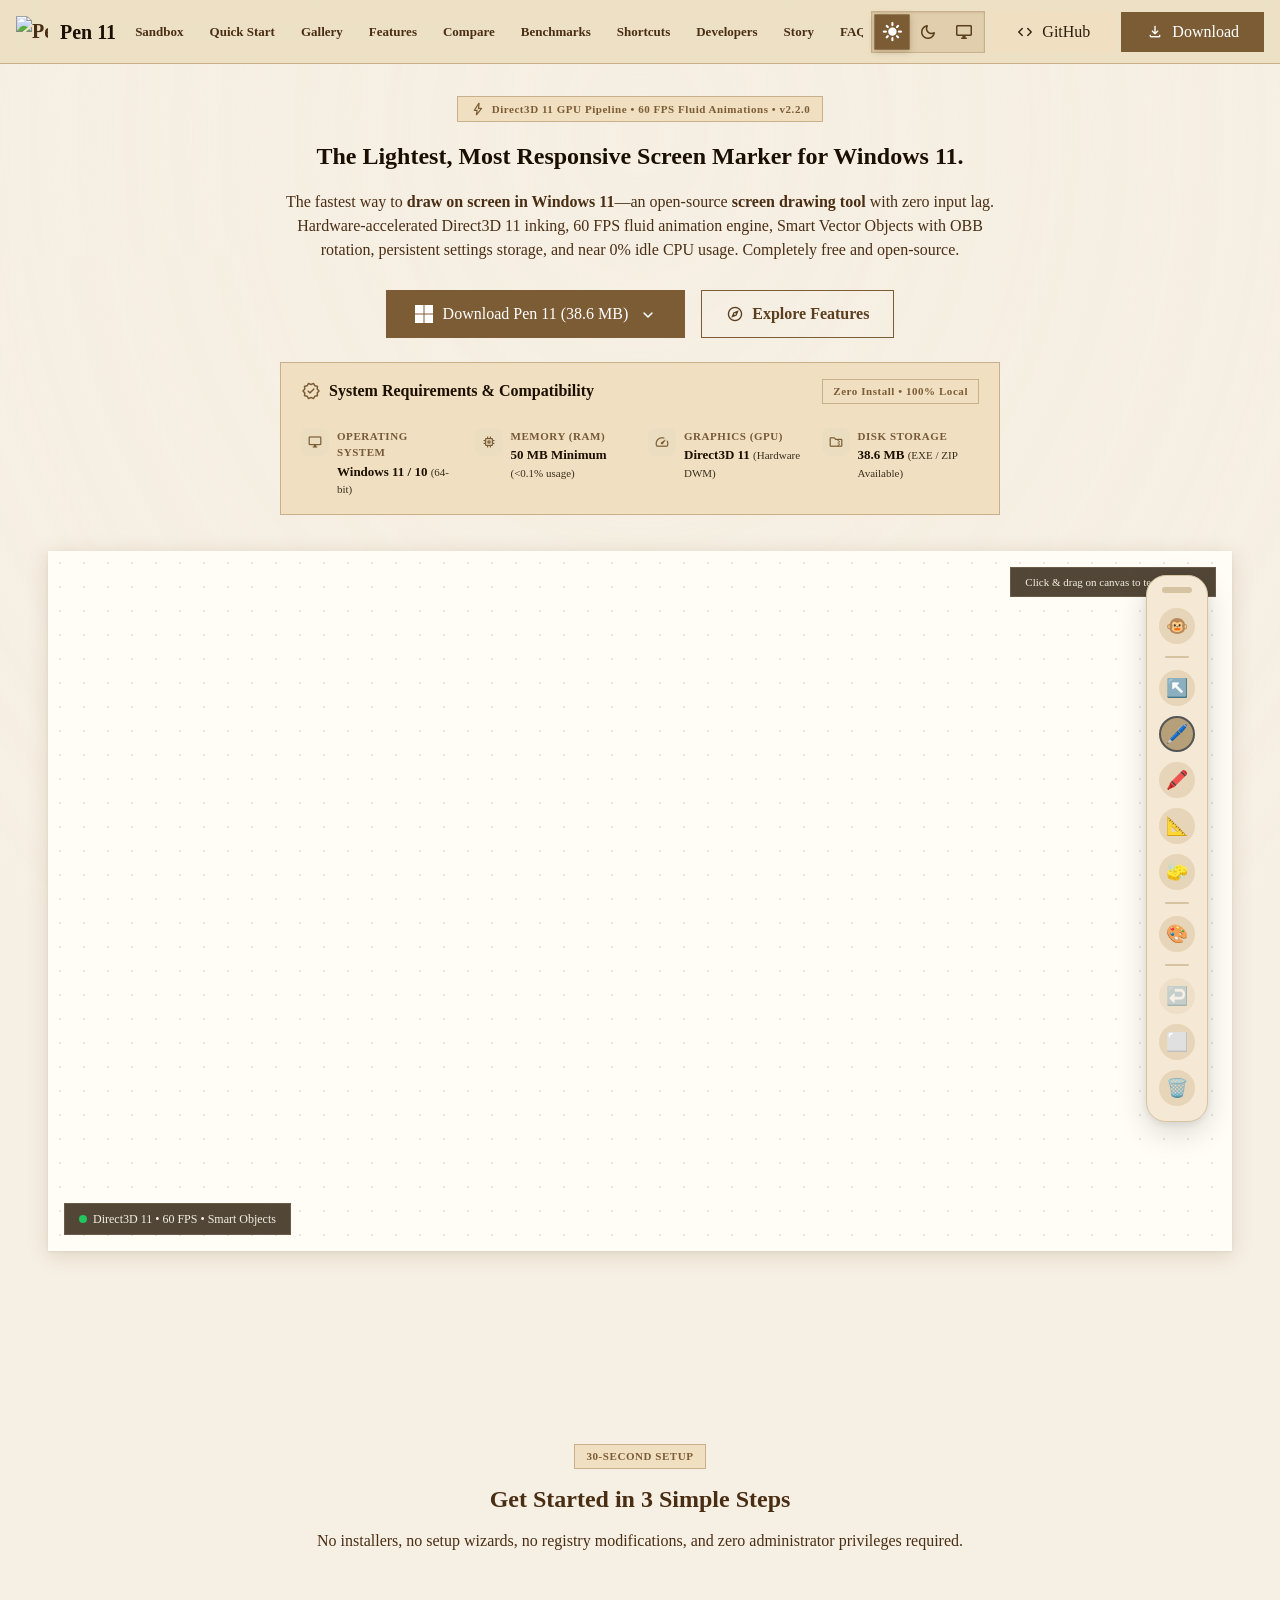
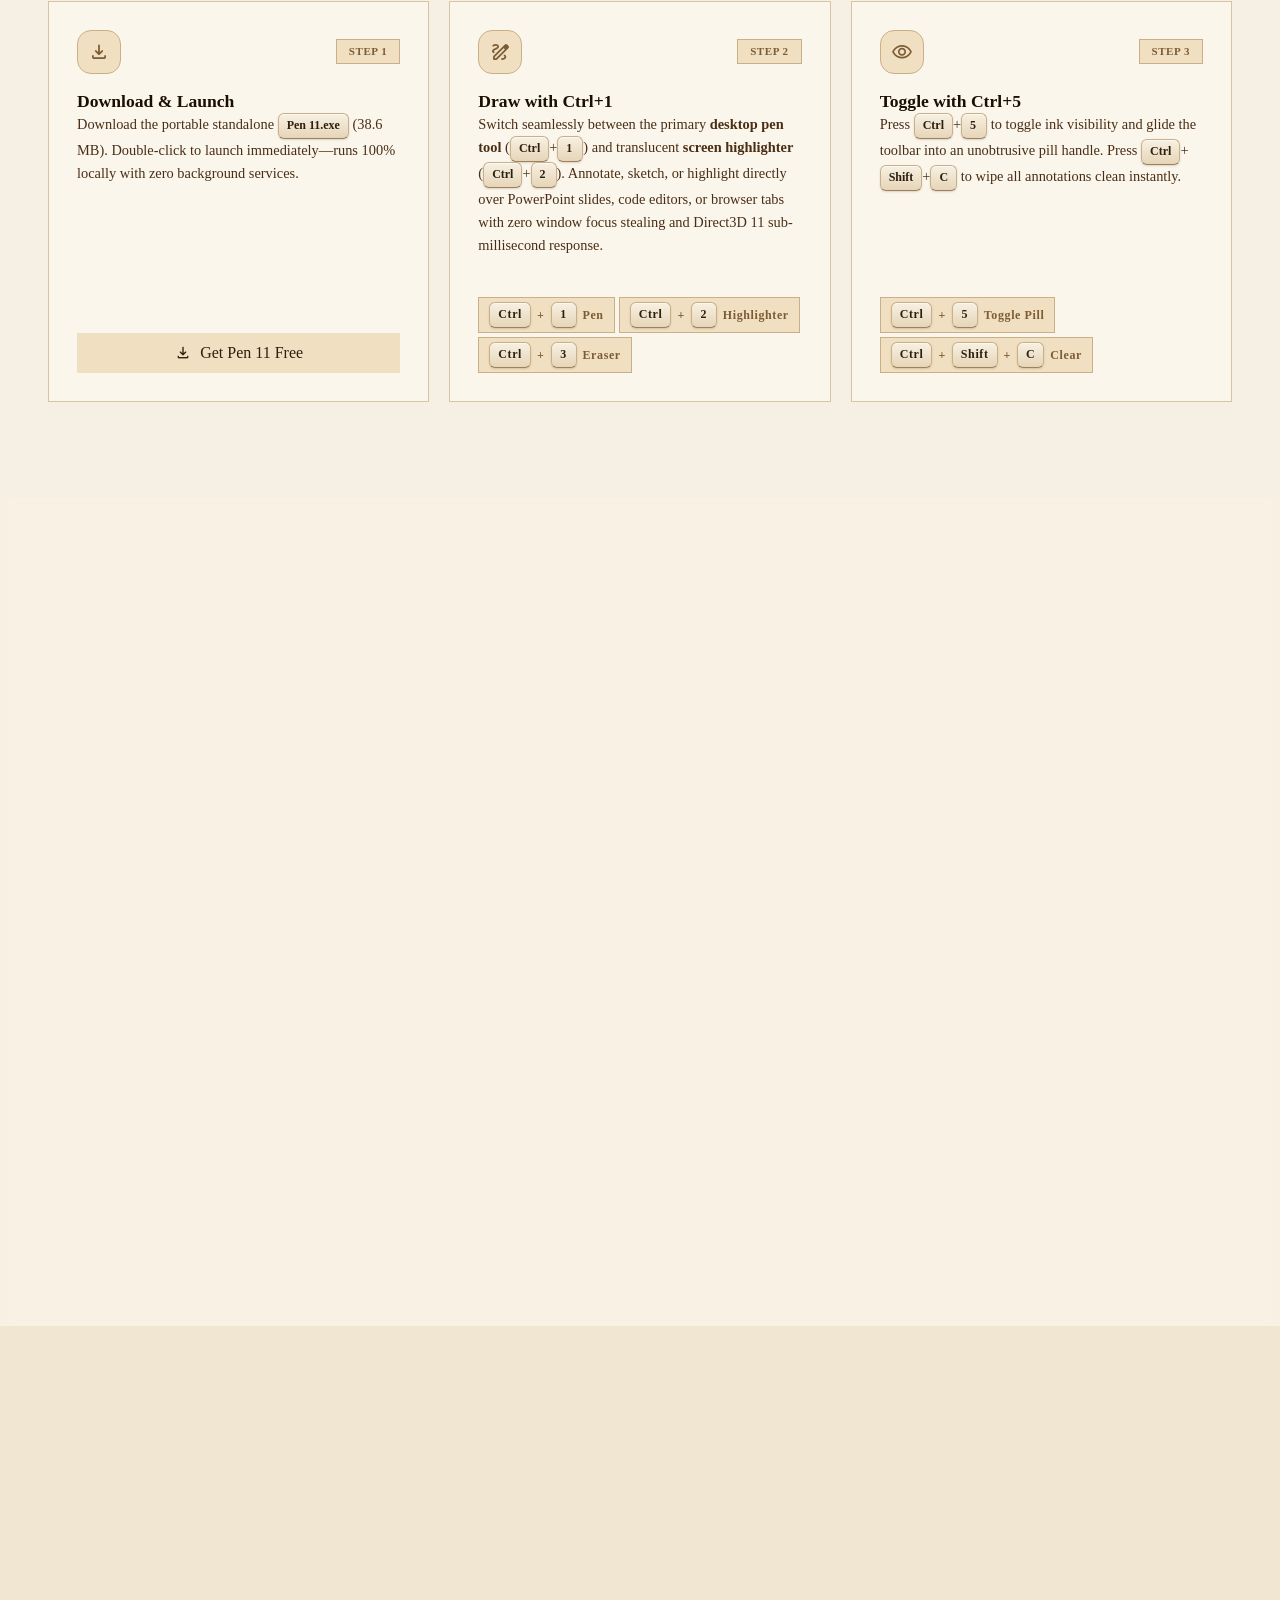
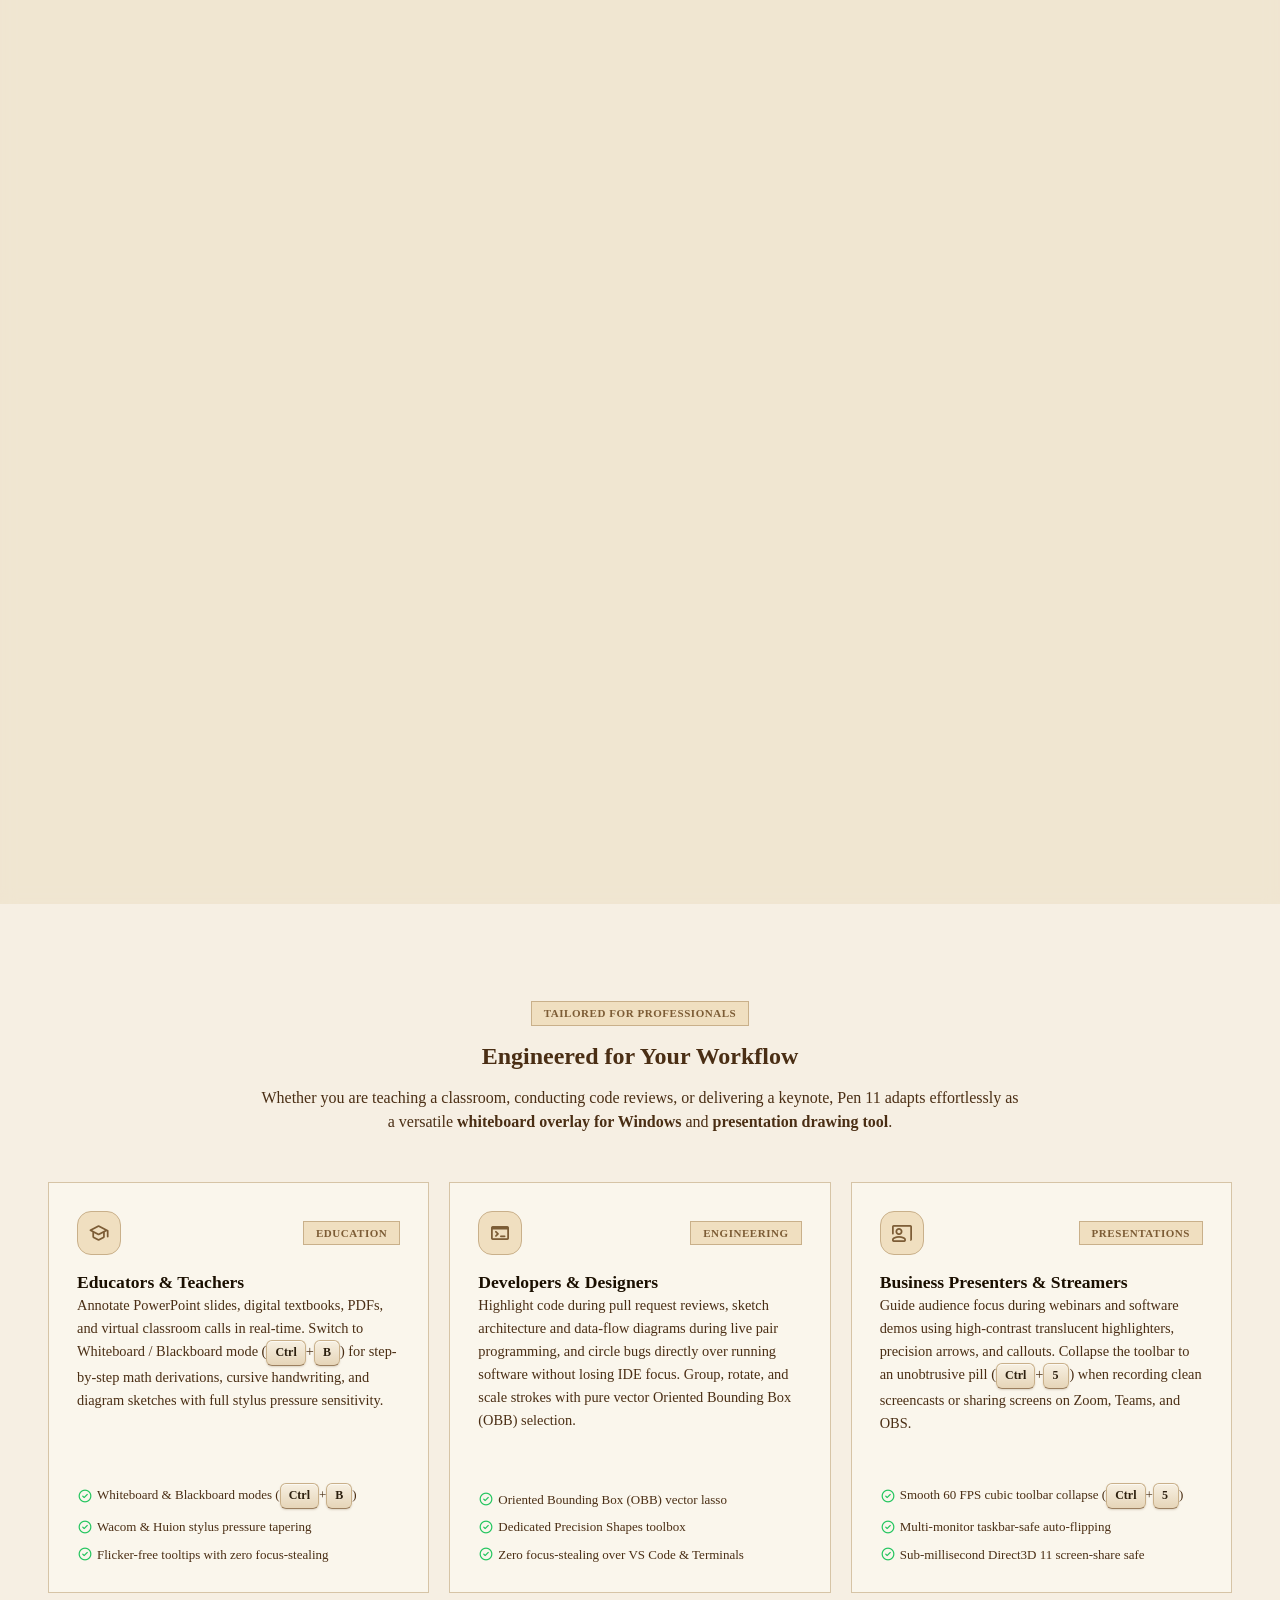
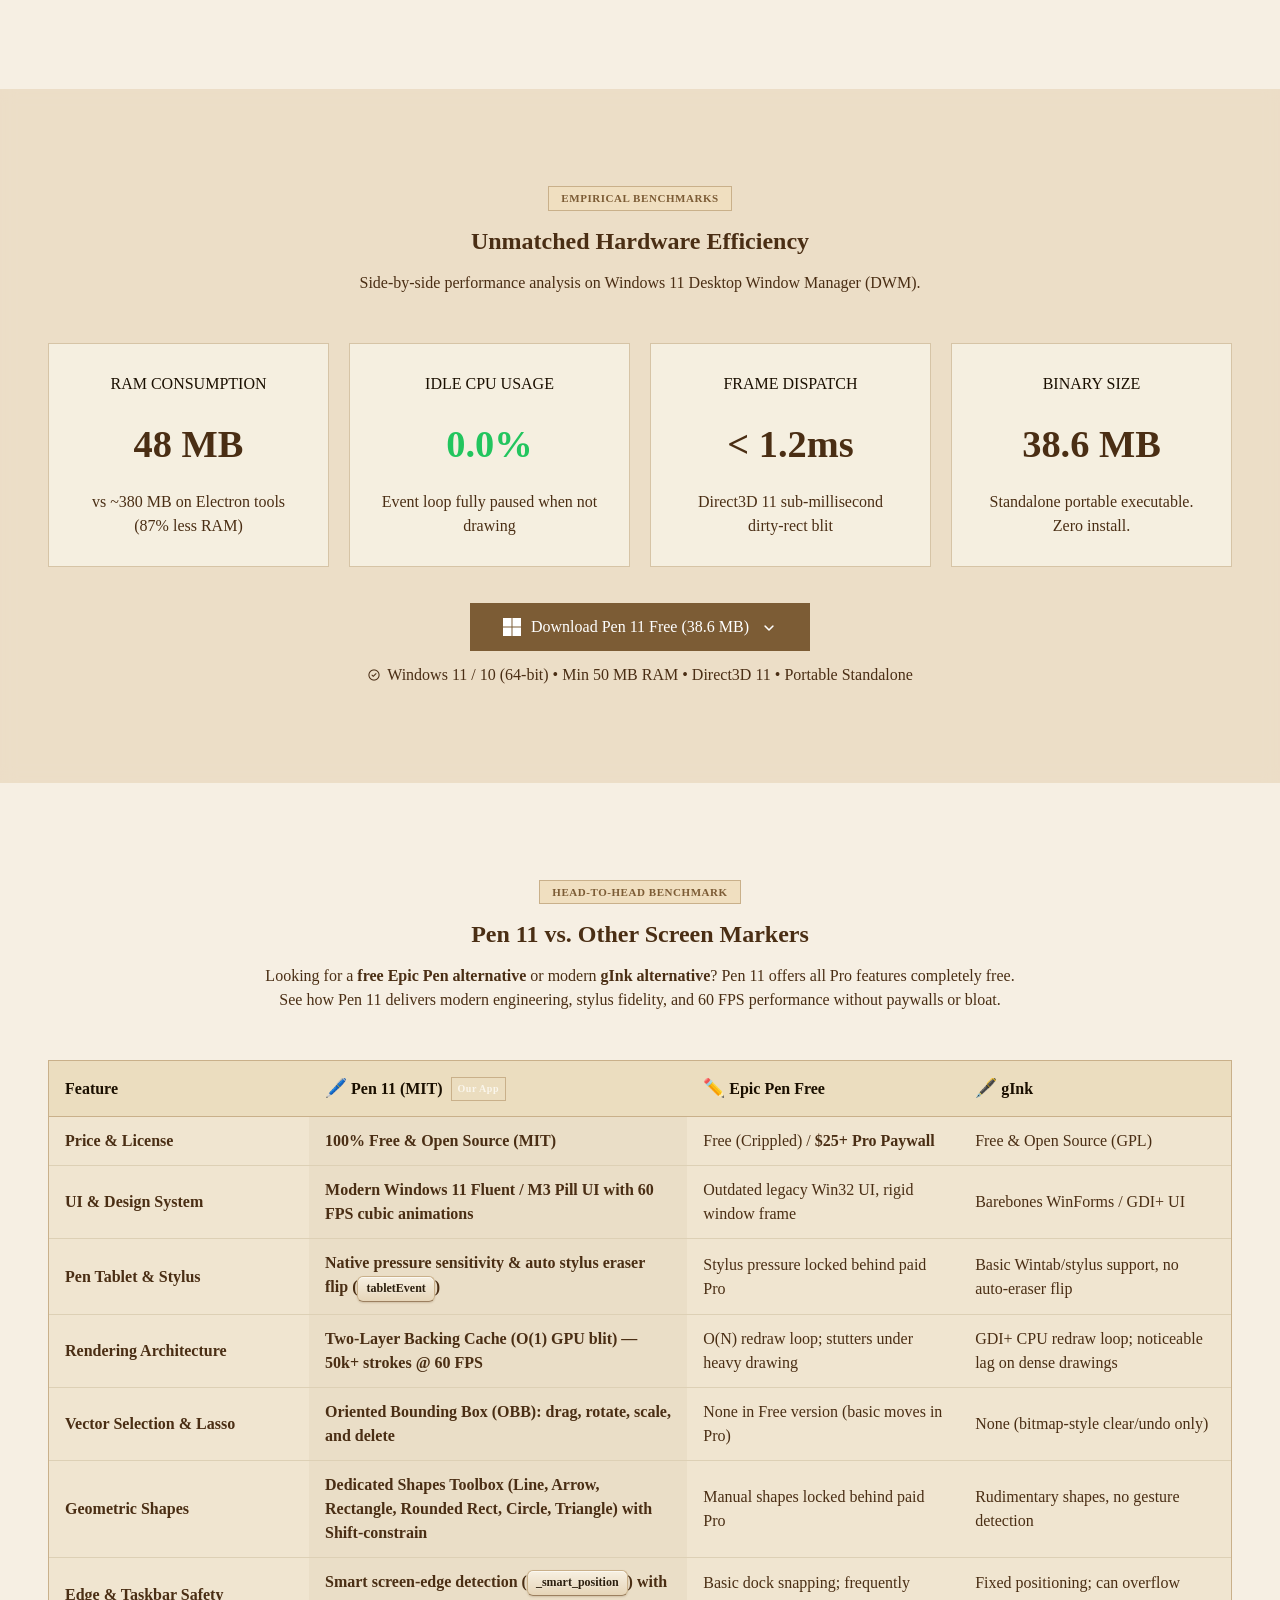
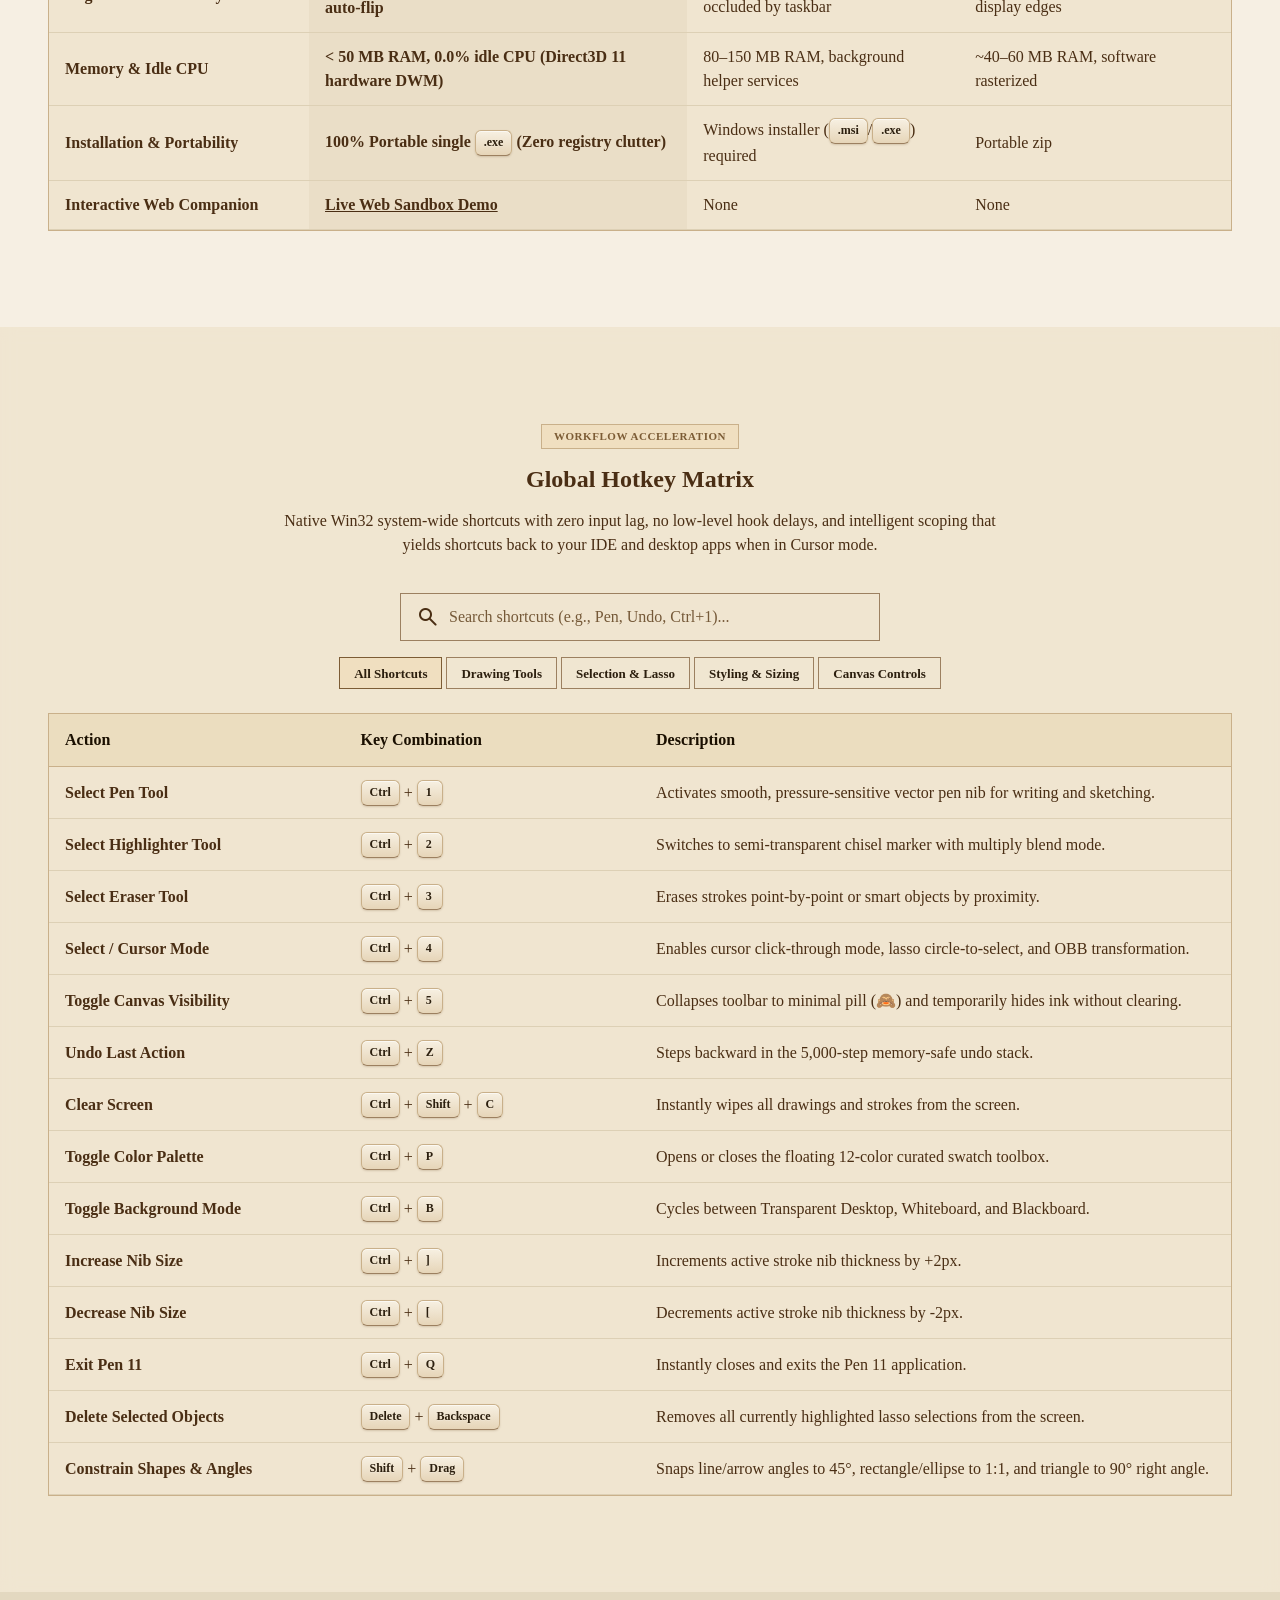
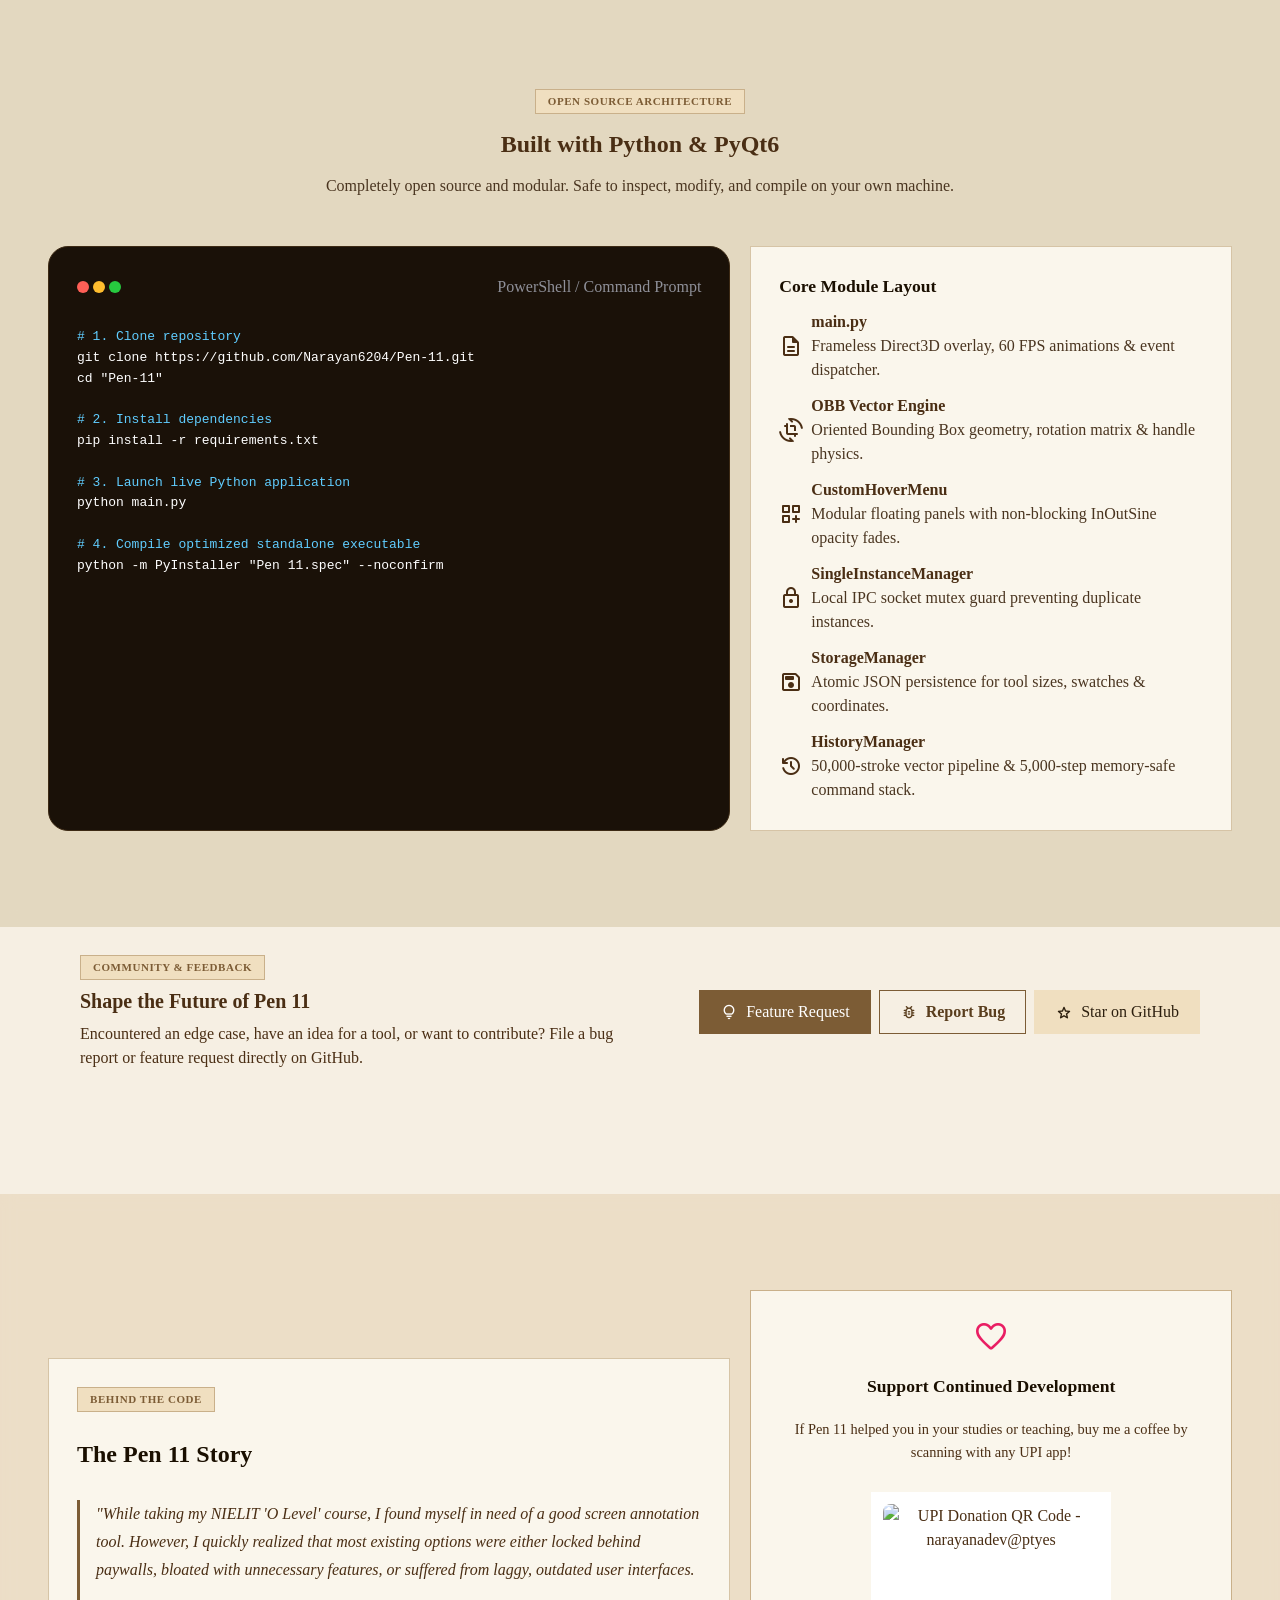
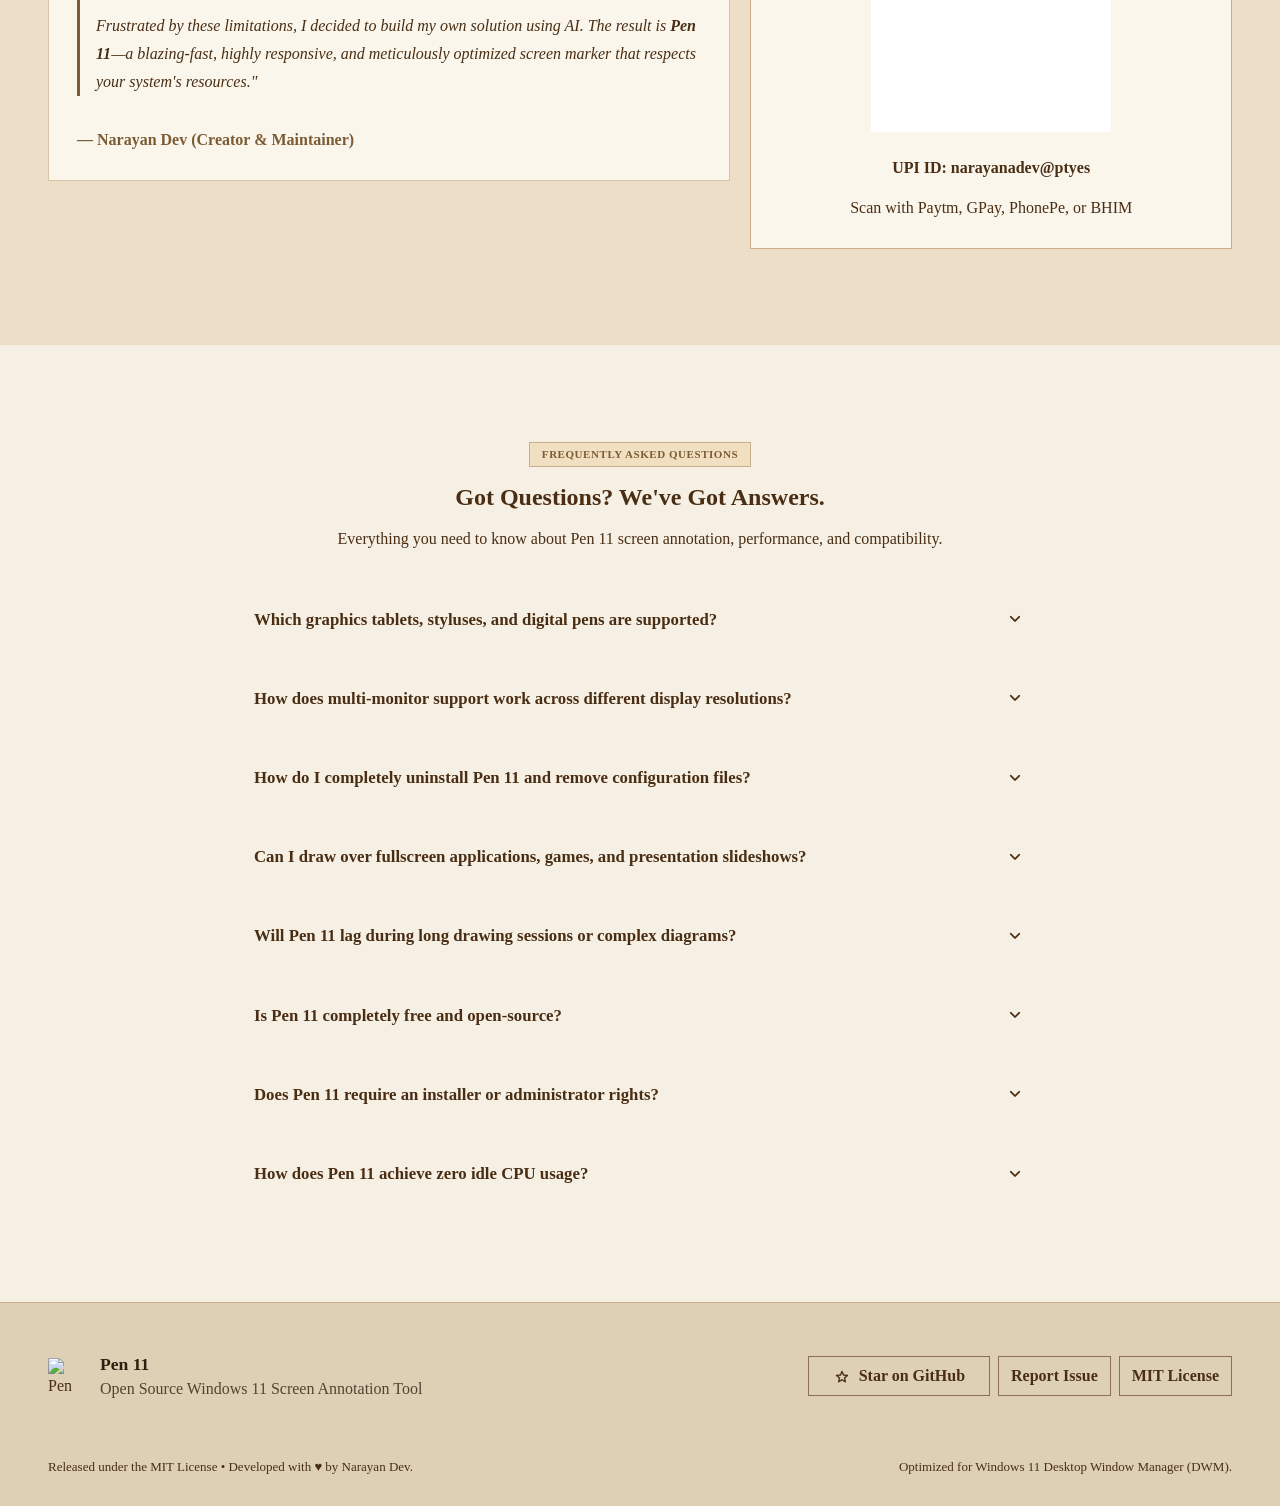
==== web/index.html @ 761f5a7c "docs(site): synchronize README, comparison tables, JSON-LD schema, and sitemap with v2.2.0 features" ====
<!DOCTYPE html>
<html lang="en" data-theme="light" data-theme-resolved="light">
<head>
  <meta charset="UTF-8">
  <meta name="viewport" content="width=device-width, initial-scale=1.0">
  <title>Pen 11 — Free Screen Annotation Tool &amp; Marker for Windows</title>
  
  <!-- Canonical & Crawl Directives -->
  <link rel="canonical" href="https://pen-11.pages.dev/">
  <meta name="robots" content="index, follow, max-snippet:-1, max-image-preview:large, max-video-preview:-1">

  <!-- Primary SEO Metadata -->
  <meta name="title" content="Pen 11 — Free Screen Annotation Tool &amp; Marker for Windows">
  <meta name="description" content="Download Pen 11: Free, open-source screen annotation tool and desktop marker for Windows 11. Draw on screen during presentations with zero lag &amp; 0% idle CPU.">
  <meta name="keywords" content="screen annotation tool, screen marker, draw on screen windows 11, screen pen tool, desktop drawing tool, presentation marker, digital whiteboard overlay, open source annotation">
  <meta name="author" content="Narayan Dev">
  <meta name="theme-color" content="#0061A4">
  
  <!-- Open Graph / Facebook / LinkedIn -->
  <meta property="og:type" content="website">
  <meta property="og:url" content="https://pen-11.pages.dev/">
  <meta property="og:site_name" content="Pen 11">
  <meta property="og:title" content="Pen 11 — Free Screen Annotation Tool &amp; Marker for Windows">
  <meta property="og:description" content="Download Pen 11: Free, open-source screen annotation tool and desktop marker for Windows 11. Draw on screen during presentations with zero lag &amp; 0% idle CPU.">
  <meta property="og:image" content="https://pen-11.pages.dev/assets/screenshot.png">
  <meta property="og:image:type" content="image/png">
  <meta property="og:image:width" content="1200">
  <meta property="og:image:height" content="675">
  <meta property="og:image:alt" content="Pen 11 Screen Annotation Tool running on Windows 11 desktop">
  <meta property="og:locale" content="en_US">

  <!-- Twitter Card -->
  <meta name="twitter:card" content="summary_large_image">
  <meta name="twitter:url" content="https://pen-11.pages.dev/">
  <meta name="twitter:title" content="Pen 11 — Free Screen Annotation Tool &amp; Marker for Windows">
  <meta name="twitter:description" content="Download Pen 11: Free, open-source screen annotation tool and desktop marker for Windows 11. Draw on screen during presentations with zero lag &amp; 0% idle CPU.">
  <meta name="twitter:image" content="https://pen-11.pages.dev/assets/screenshot.png">
  <meta name="twitter:image:alt" content="Pen 11 Screen Annotation Tool for Windows 11">

  <!-- Favicon -->
  <link rel="icon" type="image/svg+xml" href="assets/favicon.svg">
  <link rel="apple-touch-icon" href="assets/logo.svg">

  <!-- Google Fonts & Material Symbols Preconnect & Stylesheet (Fast Parallel Loading) -->
  <link rel="preconnect" href="https://fonts.googleapis.com">
  <link rel="preconnect" href="https://fonts.gstatic.com" crossorigin>
  <link rel="stylesheet" href="https://fonts.googleapis.com/css2?family=Plus+Jakarta+Sans:ital,wght@0,300..800;1,300..800&family=Roboto+Flex:opsz,wght,GRAD,slnt@8..144,100..1000,-200..150,-10..0&family=Roboto+Mono:wght@400;500;600;700&family=Material+Symbols+Rounded:opsz,wght,FILL,GRAD@20..48,100..700,0..1,-50..200&display=swap">

  <!-- Stylesheets -->
  <link rel="stylesheet" href="css/00-tokens.css?v=4.5.8">
  <link rel="stylesheet" href="css/01-layout.css?v=4.5.8">
  <link rel="stylesheet" href="css/02-components.css?v=4.5.8">
  <link rel="stylesheet" href="css/03-motion.css?v=4.5.8">
  <link rel="stylesheet" href="css/04-canvas.css?v=4.5.8">
  <link rel="stylesheet" href="css/05-warm-theme.css?v=4.5.8">

  <!-- Immediate Theme Resolver to Prevent FOUT and Desync -->
  <script>
  (function() {
    try {
      var savedMode = localStorage.getItem('pen11_theme_mode') || 'light';
      var prefersDark = window.matchMedia && window.matchMedia('(prefers-color-scheme: dark)').matches;
      var isDark = savedMode === 'dark' || (savedMode === 'system' && prefersDark);
      if (savedMode === 'system') {
        document.documentElement.removeAttribute('data-theme');
      } else {
        document.documentElement.setAttribute('data-theme', savedMode);
      }
      document.documentElement.setAttribute('data-theme-resolved', isDark ? 'dark' : 'light');
    } catch (e) {}
  })();
  </script>

  <!-- Schema.org Unified JSON-LD Graph for Google Rich Results -->
  <script type="application/ld+json">
  {
    "@context": "https://schema.org",
    "@graph": [
      {
        "@type": "WebSite",
        "@id": "https://pen-11.pages.dev/#website",
        "url": "https://pen-11.pages.dev/",
        "name": "Pen 11",
        "description": "High-Performance Screen Annotation Engine for Windows 11",
        "inLanguage": "en-US"
      },
      {
        "@type": "BreadcrumbList",
        "@id": "https://pen-11.pages.dev/#breadcrumb",
        "itemListElement": [
          {
            "@type": "ListItem",
            "position": 1,
            "name": "Home",
            "item": "https://pen-11.pages.dev/"
          }
        ]
      },
      {
        "@type": "SoftwareApplication",
        "@id": "https://pen-11.pages.dev/#software",
        "name": "Pen 11",
        "alternateName": "Pen11 Screen Marker",
        "operatingSystem": "Windows 10, Windows 11",
        "applicationCategory": "UtilitiesApplication",
        "applicationSubCategory": "Screen Annotation & Presentation Tool",
        "description": "Ultra-lightweight, Direct3D 11 hardware-accelerated screen annotation and marker tool for Windows 11 with Native Win32 Hotkeys, Smart Vector Objects, 60 FPS animations, and zero idle CPU usage.",
        "url": "https://pen-11.pages.dev/",
        "downloadUrl": "https://github.com/Narayan6204/Pen-11/releases/latest",
        "softwareVersion": "2.2.0",
        "fileSize": "38.5MB",
        "license": "https://opensource.org/licenses/MIT",
        "isAccessibleForFree": true,
        "softwareRequirements": "Direct3D 11, Windows Desktop Window Manager (DWM)",
        "image": "https://pen-11.pages.dev/assets/screenshot.png",
        "screenshot": [
          "https://pen-11.pages.dev/assets/screenshot.png",
          "https://pen-11.pages.dev/assets/screenshot_palette.png",
          "https://pen-11.pages.dev/assets/screenshot_shapes.png",
          "https://pen-11.pages.dev/assets/screenshot_cursor.png"
        ],
        "featureList": [
          "Native Win32 RegisterHotKey engine with intelligent scoped shortcuts",
          "Direct3D 11 hardware-accelerated Two-Layer Backing Cache",
          "60 FPS smooth Qt animation engine",
          "Oriented Bounding Box (OBB) vector transformation and lasso",
          "Dedicated Precision Shapes toolbox (Line, Arrow, Rectangle, Rounded Rect, Circle, Triangle)",
          "Modular floating color palette and high-DPI Windows 11 system tray integration",
          "50,000-stroke memory-safe vector pipeline with 5,000-step undo stack",
          "Zero window focus stealing during presentations"
        ],
        "offers": {
          "@type": "Offer",
          "price": "0",
          "priceCurrency": "USD",
          "availability": "https://schema.org/InStock"
        },
        "author": {
          "@type": "Person",
          "name": "Narayan Dev",
          "url": "https://github.com/Narayan6204"
        }
      },
      {
        "@type": "FAQPage",
        "@id": "https://pen-11.pages.dev/#faq",
        "mainEntity": [
          {
            "@type": "Question",
            "name": "Which graphics tablets, styluses, and digital pens are supported?",
            "acceptedAnswer": {
              "@type": "Answer",
              "text": "Pen 11 provides native, hardware-level support for any tablet or stylus compatible with Windows Ink / Wintab, including Wacom (Intuos, One, Cintiq), Huion, XP-Pen, Gaomon, and Microsoft Surface Pen. The app reads raw hardware pressure values via tabletEvent() for smooth, natural stroke tapering and automatically detects when you flip your stylus over (PointerType.Eraser) to erase without touching the toolbar."
            }
          },
          {
            "@type": "Question",
            "name": "How does multi-monitor support work across different display resolutions?",
            "acceptedAnswer": {
              "@type": "Answer",
              "text": "Pen 11 is multi-monitor native: its drawing canvas spans your entire virtual desktop across all connected monitors, whether 1080p, 2K, 4K, or mixed DPI. Its smart positioning engine (_smart_position()) detects screen boundaries using QApplication.screenAt() and automatically flips flyout panels horizontally or vertically so palettes and menus never clip off-screen or slip under the Windows Taskbar."
            }
          },
          {
            "@type": "Question",
            "name": "How do I completely uninstall Pen 11 and remove configuration files?",
            "acceptedAnswer": {
              "@type": "Answer",
              "text": "Pen 11 is 100% portable: it does not write to the Windows Registry and does not install hidden background daemons. To uninstall, simply delete Pen 11.exe. If you also wish to clear your saved tool sizes and custom palette configurations, delete the settings folder at %APPDATA%\\\\Pen11\\\\."
            }
          },
          {
            "@type": "Question",
            "name": "Can I draw over fullscreen applications, games, and presentation slideshows?",
            "acceptedAnswer": {
              "@type": "Answer",
              "text": "Yes. Pen 11 creates a transparent, hardware-accelerated overlay with Windows non-activating flags (WS_EX_NOACTIVATE / Qt.WindowDoesNotAcceptFocus) so your active PowerPoint slide, PDF reader, browser, or screen share never loses focus while you annotate. For video games, running in Borderless Windowed mode allows Windows desktop overlays to render smoothly on top."
            }
          },
          {
            "@type": "Question",
            "name": "Will Pen 11 lag during long drawing sessions or complex diagrams?",
            "acceptedAnswer": {
              "@type": "Answer",
              "text": "No. Unlike traditional tools that redraw every single vector point from scratch on every frame, Pen 11 uses a Two-Layer Accelerated Backing Cache: completed strokes are permanently rasterized into a high-DPI Direct3D 11 off-screen buffer. You can ink 50,000+ strokes without dropping below 60 FPS or experiencing stroke accumulation lag."
            }
          },
          {
            "@type": "Question",
            "name": "Is Pen 11 completely free and open-source?",
            "acceptedAnswer": {
              "@type": "Answer",
              "text": "Yes, absolutely. Pen 11 is 100% free and open-source software distributed under the permissive MIT License. There are no paywalls, hidden subscriptions, ads, or tracking telemetry."
            }
          },
          {
            "@type": "Question",
            "name": "Does Pen 11 require an installer or administrator rights?",
            "acceptedAnswer": {
              "@type": "Answer",
              "text": "No installation required. Pen 11 is shipped as a standalone portable Pen.11.exe and compressed .ZIP archive. You can download and run it directly from your Downloads folder, Desktop, or USB drive without administrator privileges."
            }
          },
          {
            "@type": "Question",
            "name": "How does Pen 11 achieve zero idle CPU usage?",
            "acceptedAnswer": {
              "@type": "Answer",
              "text": "Unlike web/Electron-based tools that run heavy Chromium background loops, Pen 11 is built on native Direct3D 11 and Qt bindings. When you are not drawing, its event loop sleeps at 0.0% CPU and renders only modified dirty rects during active mouse/stylus strokes."
            }
          }
        ]
      }
    ]
  }
  </script>
</head>
<body>
  <!-- Ambient Silky Sand Waves Topographic Background -->
  <div class="m3-ambient-waves-bg" aria-hidden="true"></div>

  <div class="m3-layout-root">
    
    <!-- Main Content Area -->
    <main class="m3-main-content">
      
      <!-- 1. Top App Bar -->
      <header class="m3-top-app-bar" role="banner">
        <a href="#hero" class="m3-top-app-bar-brand" aria-label="Pen 11 Home" style="white-space: nowrap; flex-shrink: 0;">
          <img src="assets/logo.svg" alt="Pen 11 Logo" width="32" height="32" style="flex-shrink: 0;">
          <span style="white-space: nowrap;">Pen 11</span>
        </a>

        <!-- Desktop Navigation Links -->
        <nav class="m3-top-app-bar-nav" role="navigation" aria-label="Primary Navigation">
          <a href="#hero" class="m3-btn m3-btn-text">Sandbox</a>
          <a href="#quickstart" class="m3-btn m3-btn-text">Quick Start</a>
          <a href="#gallery" class="m3-btn m3-btn-text">Gallery</a>
          <a href="#features" class="m3-btn m3-btn-text">Features</a>
          <a href="#comparison" class="m3-btn m3-btn-text">Compare</a>
          <a href="#benchmarks" class="m3-btn m3-btn-text">Benchmarks</a>
          <a href="#hotkeys" class="m3-btn m3-btn-text">Shortcuts</a>
          <a href="#developers" class="m3-btn m3-btn-text">Developers</a>
          <a href="#story" class="m3-btn m3-btn-text">Story</a>
          <a href="#faq" class="m3-btn m3-btn-text">FAQ</a>
        </nav>

        <!-- Right App Bar Actions -->
        <div class="m3-top-app-bar-actions">
          <!-- Theme Mode Switcher (Segmented Toggle) -->
          <div class="m3-theme-segmented-group" id="theme-mode-switcher" role="group" aria-label="Theme mode switcher">
            <button class="m3-icon-btn active" data-theme-mode="light" title="Light Mode" aria-label="Switch to light mode" aria-pressed="true">
              <span class="material-symbols-rounded">light_mode</span>
            </button>
            <button class="m3-icon-btn" data-theme-mode="dark" title="Dark Mode" aria-label="Switch to dark mode" aria-pressed="false">
              <span class="material-symbols-rounded">dark_mode</span>
            </button>
            <button class="m3-icon-btn" data-theme-mode="system" title="System Preference" aria-label="Switch to system theme" aria-pressed="false">
              <span class="material-symbols-rounded">desktop_windows</span>
            </button>
          </div>

          <!-- GitHub Repo Link -->
          <a href="https://github.com/Narayan6204/Pen-11" target="_blank" rel="noopener noreferrer" class="m3-btn m3-btn-tonal" aria-label="GitHub Repository">
            <span class="material-symbols-rounded">code</span>
            <span>GitHub</span>
          </a>

          <!-- Download Action -->
          <button type="button" class="m3-btn m3-btn-filled btn-download-popup-trigger" aria-haspopup="dialog" aria-expanded="false" aria-label="Download Pen 11" style="cursor: pointer;">
            <span class="material-symbols-rounded">download</span>
            <span>Download</span>
          </button>
        </div>
      </header>

      <!-- 2. Hero Section with Live Interactive Canvas Sandbox -->
      <section id="hero" class="m3-section" style="padding-top: 32px;" aria-labelledby="hero-title">
        <div class="m3-container">
          
          <!-- Hero Header Info -->
          <div class="m3-flex-col m3-align-center" style="text-align: center; max-width: 900px; margin: 0 auto 36px;">
            <div class="m3-badge-pill" style="margin-bottom: 16px;">
              <span class="material-symbols-rounded" style="font-size: 16px;">bolt</span>
              <span>Direct3D 11 GPU Pipeline • 60 FPS Fluid Animations • <span data-gh-version>v2.2.0</span></span>
            </div>

            <h1 id="hero-title" class="m3-display-medium" style="margin-bottom: 16px; font-weight: 800;">
              The Lightest, Most Responsive Screen Marker for Windows 11.
            </h1>

            <p class="m3-body-large" style="max-width: 720px; margin-bottom: 28px;">
              The fastest way to <strong>draw on screen in Windows 11</strong>—an open-source <strong>screen drawing tool</strong> with zero input lag. Hardware-accelerated Direct3D 11 inking, 60 FPS fluid animation engine, Smart Vector Objects with OBB rotation, persistent settings storage, and near 0% idle CPU usage. Completely free and open-source.
            </p>

            <div class="m3-flex-row m3-gap-md" style="flex-wrap: wrap; justify-content: center;">
              <button type="button" class="m3-btn m3-btn-filled btn-download-popup-trigger" style="height: 48px; padding: 0 28px; font-size: 1rem; display: inline-flex; align-items: center; gap: 10px; cursor: pointer;" aria-haspopup="dialog" aria-expanded="false" aria-label="Download Pen 11 for Windows">
                <svg width="18" height="18" viewBox="0 0 88 88" fill="currentColor" aria-hidden="true" style="flex-shrink: 0;">
                  <path d="M0 0h41.6v41.6H0V0zm46.4 0H88v41.6H46.4V0zM0 46.4h41.6V88H0V46.4zm46.4 0H88V88H46.4V46.4z"/>
                </svg>
                <span>Download Pen 11 (<span data-gh-size>38.6 MB</span>)</span>
                <span class="material-symbols-rounded" style="font-size: 20px;">expand_more</span>
              </button>
              <a href="#features" class="m3-btn m3-btn-outlined" style="height: 48px; padding: 0 24px; font-size: 1rem;">
                <span class="material-symbols-rounded">explore</span>
                <span>Explore Features</span>
              </a>
            </div>

            <!-- System Requirements Detail Callout Card -->
            <div class="m3-sys-req-card" aria-label="Pen 11 System Requirements & Compatibility">
              <div class="sys-req-header">
                <div class="sys-req-title-wrap">
                  <span class="material-symbols-rounded">verified</span>
                  <span class="m3-title-small" style="font-weight: 700; color: var(--md-sys-color-on-surface);">System Requirements & Compatibility</span>
                </div>
                <span class="m3-badge-pill" style="font-size: 11px; padding: 4px 10px;">Zero Install • 100% Local</span>
              </div>
              
              <div class="sys-req-grid">
                <div class="sys-req-item">
                  <span class="material-symbols-rounded sys-req-icon">desktop_windows</span>
                  <div class="sys-req-text">
                    <span class="sys-req-label">Operating System</span>
                    <span class="sys-req-val">Windows 11 / 10 <span style="font-size: 11px; font-weight: normal; opacity: 0.85;">(64-bit)</span></span>
                  </div>
                </div>

                <div class="sys-req-item">
                  <span class="material-symbols-rounded sys-req-icon">memory</span>
                  <div class="sys-req-text">
                    <span class="sys-req-label">Memory (RAM)</span>
                    <span class="sys-req-val">50 MB Minimum <span style="font-size: 11px; font-weight: normal; opacity: 0.85;">(&lt;0.1% usage)</span></span>
                  </div>
                </div>

                <div class="sys-req-item">
                  <span class="material-symbols-rounded sys-req-icon">speed</span>
                  <div class="sys-req-text">
                    <span class="sys-req-label">Graphics (GPU)</span>
                    <span class="sys-req-val">Direct3D 11 <span style="font-size: 11px; font-weight: normal; opacity: 0.85;">(Hardware DWM)</span></span>
                  </div>
                </div>

                <div class="sys-req-item">
                  <span class="material-symbols-rounded sys-req-icon">folder_zip</span>
                  <div class="sys-req-text">
                    <span class="sys-req-label">Disk Storage</span>
                    <span class="sys-req-val"><span data-gh-size>38.6 MB</span> <span style="font-size: 11px; font-weight: normal; opacity: 0.85;">(EXE / ZIP Available)</span></span>
                  </div>
                </div>
              </div>
            </div>

          </div>

          <!-- Interactive Sandbox Stage -->
          <div id="canvas-stage-wrapper" class="canvas-stage-wrapper canvas-backdrop-whiteboard cursor-pen" aria-label="Interactive Pen 11 Drawing Sandbox">
            
            <!-- Active Canvas Layers Container -->
            <div id="pen-hero-canvas-container" class="pen-interactive-canvas"></div>

            <!-- Draggable Floating Pen 11 Warm Sand Toolbar Mockup -->
            <aside id="pen-live-toolbar" class="pen-toolbar-container" style="top: 24px; right: 24px;" aria-label="Pen 11 Floating Toolbar">
              
              <!-- 1. Drag Grip Handle -->
              <div id="pen-toolbar-drag" class="toolbar-drag-handle" title="Drag Toolbar anywhere" aria-label="Drag toolbar">
                <div class="toolbar-drag-pill"></div>
              </div>

              <!-- 2. Monkey Icon State Button (🐵 Active Ink / 🐒 Cursor Click-Through / 🙈 Hidden Canvas) -->
              <div style="position: relative; display: flex; justify-content: center;">
                <button id="tb-btn-monkey" class="toolbar-tool-btn" title="Cursor & Canvas Options" aria-label="Cursor State Button">
                  <span id="tb-monkey-icon">🐵</span>
                </button>
                
                <!-- Horizontal 2-Button Cursor Submenu Flyout -->
                <div id="tb-monkey-flyout" class="toolbar-monkey-flyout" style="display: none;">
                  <button class="toolbar-tool-btn" data-monkey="cursor" title="Cursor Click-Through Mode" aria-label="Cursor Mode">
                    <span>🐒</span>
                  </button>
                  <button class="toolbar-tool-btn" data-monkey="hidden" title="Disable Canvas (Collapse Toolbar)" aria-label="Disable Canvas">
                    <span>🙈</span>
                  </button>
                </div>
              </div>

              <div class="toolbar-divider toolbar-collapsible"></div>

              <!-- 3. Select / Transform Tool (↖️) -->
              <button class="toolbar-tool-btn toolbar-collapsible" data-tool="select" title="Select / Transform (Ctrl+4)" aria-label="Selection tool">
                <span>↖️</span>
              </button>

              <!-- 4. Pen Tool (🖊️) -->
              <button class="toolbar-tool-btn active toolbar-collapsible" data-tool="pen" title="Pen (Ctrl+1)" aria-label="Pen tool">
                <span>🖊️</span>
              </button>

              <!-- 5. Highlighter Tool (🖍️) -->
              <button class="toolbar-tool-btn toolbar-collapsible" data-tool="highlighter" title="Highlighter (Ctrl+2)" aria-label="Highlighter tool">
                <span>🖍️</span>
              </button>

              <!-- 6. Shape Menu Button (📐) & Flyout -->
              <div class="toolbar-collapsible" style="position: relative;">
                <button id="tb-btn-shapes" class="toolbar-tool-btn" title="Shapes (Line, Arrow, Rect, RoundRect, Circle, Triangle)" aria-label="Shapes selection">
                  <span>📐</span>
                </button>

                <!-- Shapes Popover Grid (6 Shapes) -->
                <div id="tb-shapes-flyout" class="toolbar-shape-flyout" style="display: none;">
                  <div id="tb-shapes-drag" class="toolbar-drag-handle" title="Drag Shapes Menu" aria-label="Drag shapes menu" style="width: 100%; display: flex; justify-content: center; cursor: grab; padding: 2px 0 6px;">
                    <div class="toolbar-drag-pill"></div>
                  </div>
                  <div class="shape-flyout-title">Shapes</div>
                  <div class="shape-flyout-grid">
                    <button class="toolbar-tool-btn" data-shape="line" title="Line (Shift for 45°)" aria-label="Line shape">
                      <svg width="22" height="22" viewBox="0 0 24 24" fill="none" stroke="#333333" stroke-width="2.2" stroke-linecap="round" stroke-linejoin="round"><line x1="5" y1="19" x2="19" y2="5"></line></svg>
                    </button>
                    <button class="toolbar-tool-btn" data-shape="arrow" title="Arrow (Shift for 45°)" aria-label="Arrow shape">
                      <svg width="22" height="22" viewBox="0 0 24 24" fill="none" stroke="#333333" stroke-width="2.2" stroke-linecap="round" stroke-linejoin="round"><line x1="5" y1="19" x2="19" y2="5"></line><polyline points="10 5 19 5 19 14"></polyline></svg>
                    </button>
                    <button class="toolbar-tool-btn" data-shape="rectangle" title="Rectangle (Shift for 1:1 Square)" aria-label="Rectangle shape">
                      <svg width="22" height="22" viewBox="0 0 24 24" fill="none" stroke="#333333" stroke-width="2.2" stroke-linecap="round" stroke-linejoin="round"><rect x="4" y="6" width="16" height="12" rx="0"></rect></svg>
                    </button>
                    <button class="toolbar-tool-btn" data-shape="rounded_rectangle" title="Rounded Rectangle (Shift for 1:1 Square)" aria-label="Rounded rectangle shape">
                      <svg width="22" height="22" viewBox="0 0 24 24" fill="none" stroke="#333333" stroke-width="2.2" stroke-linecap="round" stroke-linejoin="round"><rect x="4" y="6" width="16" height="12" rx="3.5"></rect></svg>
                    </button>
                    <button class="toolbar-tool-btn" data-shape="circle" title="Circle (Shift for 1:1 Circle)" aria-label="Circle shape">
                      <svg width="22" height="22" viewBox="0 0 24 24" fill="none" stroke="#333333" stroke-width="2.2" stroke-linecap="round" stroke-linejoin="round"><circle cx="12" cy="12" r="8"></circle></svg>
                    </button>
                    <button class="toolbar-tool-btn" data-shape="triangle" title="Triangle (Shift for 90° Right Angle)" aria-label="Triangle shape">
                      <svg width="22" height="22" viewBox="0 0 24 24" fill="none" stroke="#333333" stroke-width="2.2" stroke-linecap="round" stroke-linejoin="round"><path d="M12 4 L21 19 L3 19 Z"></path></svg>
                    </button>
                  </div>
                </div>
              </div>

              <!-- 7. Eraser Tool (🧽) -->
              <button class="toolbar-tool-btn toolbar-collapsible" data-tool="eraser" title="Eraser (Ctrl+3)" aria-label="Eraser tool">
                <span>🧽</span>
              </button>

              <div class="toolbar-divider toolbar-collapsible"></div>

              <!-- 8. Floating Color Palette Button (🎨) & Popover (12 Curated Colors) -->
              <div class="toolbar-collapsible" style="position: relative;">
                <button id="tb-btn-palette" class="toolbar-tool-btn" title="Color Palette (Ctrl+P)" aria-label="Color Palette">
                  <span>🎨</span>
                </button>

                <!-- 12-Color Grid Popover -->
                <div id="tb-palette-popover" class="toolbar-palette-popover" style="display: none;">
                  <div id="tb-palette-drag" class="toolbar-drag-handle" title="Drag Color Palette" aria-label="Drag color palette" style="width: 100%; display: flex; justify-content: center; cursor: grab; padding: 2px 0 6px;">
                    <div class="toolbar-drag-pill"></div>
                  </div>
                  <div class="palette-title">Colors</div>
                  <div class="palette-grid">
                    <button class="palette-color-btn active" data-hex="#000000" style="background-color: #000000; color: #000000;" title="Black" aria-label="Black"></button>
                    <button class="palette-color-btn" data-hex="#FFFFFF" style="background-color: #FFFFFF; color: #FFFFFF;" title="White" aria-label="White"></button>
                    <button class="palette-color-btn" data-hex="#717171" style="background-color: #717171; color: #717171;" title="Gray" aria-label="Gray"></button>
                    <button class="palette-color-btn" data-hex="#FF3B30" style="background-color: #FF3B30; color: #FF3B30;" title="Red" aria-label="Red"></button>
                    <button class="palette-color-btn" data-hex="#FF9500" style="background-color: #FF9500; color: #FF9500;" title="Orange" aria-label="Orange"></button>
                    <button class="palette-color-btn" data-hex="#FFCC00" style="background-color: #FFCC00; color: #FFCC00;" title="Yellow" aria-label="Yellow"></button>
                    <button class="palette-color-btn" data-hex="#4CD964" style="background-color: #4CD964; color: #4CD964;" title="Green" aria-label="Green"></button>
                    <button class="palette-color-btn" data-hex="#5AC8FA" style="background-color: #5AC8FA; color: #5AC8FA;" title="Light Blue" aria-label="Light Blue"></button>
                    <button class="palette-color-btn" data-hex="#007AFF" style="background-color: #007AFF; color: #007AFF;" title="Blue" aria-label="Blue"></button>
                    <button class="palette-color-btn" data-hex="#5856D6" style="background-color: #5856D6; color: #5856D6;" title="Purple" aria-label="Purple"></button>
                    <button class="palette-color-btn" data-hex="#FF2D55" style="background-color: #FF2D55; color: #FF2D55;" title="Pink" aria-label="Pink"></button>
                    <button class="palette-color-btn" data-hex="#A2845E" style="background-color: #A2845E; color: #A2845E;" title="Brown" aria-label="Brown"></button>
                  </div>
                </div>
              </div>

              <div class="toolbar-divider toolbar-collapsible"></div>

              <!-- 9. Undo Action (↩️) -->
              <button id="tb-btn-undo" class="toolbar-tool-btn toolbar-collapsible" title="Undo (Ctrl+Z)" aria-label="Undo stroke" disabled>
                <span>↩️</span>
              </button>

              <!-- 10. Board Toggle (⬜) -->
              <button id="tb-btn-bg" class="toolbar-tool-btn toolbar-collapsible" title="Toggle Whiteboard/Blackboard (Ctrl+B)" aria-label="Toggle canvas backdrop">
                <span>⬜</span>
              </button>

              <!-- 11. Clear Screen Action (🗑️) -->
              <button id="tb-btn-clear" class="toolbar-tool-btn toolbar-collapsible" title="Clear Screen (Ctrl+Shift+C)" aria-label="Clear screen">
                <span>🗑️</span>
              </button>
            </aside>

            <!-- Bottom Left HUD Metric -->
            <div class="canvas-hud-bottom-left">
              <div class="hud-pill">
                <div class="hud-pill-dot"></div>
                <span>Direct3D 11 • 60 FPS • Smart Objects</span>
              </div>
            </div>

            <!-- Top Right HUD Backdrop Indicator -->
            <div class="canvas-hud-top-right">
              <div class="hud-pill" style="font-size: 11px;">
                <span>Click & drag on canvas to test drawing!</span>
              </div>
            </div>

          </div>

        </div>
      </section>

      <!-- Quick Start Guide (3 Simple Steps) -->
      <section id="quickstart" class="m3-section" aria-labelledby="quickstart-title">
        <div class="m3-container">
          
          <div style="text-align: center; max-width: 720px; margin: 0 auto 48px;">
            <span class="m3-badge-pill" style="margin-bottom: 12px;">30-SECOND SETUP</span>
            <h2 id="quickstart-title" class="m3-headline-large" style="color: var(--md-sys-color-on-surface); margin-bottom: 12px; font-weight: 800;">
              Get Started in 3 Simple Steps
            </h2>
            <p class="m3-body-large">
              No installers, no setup wizards, no registry modifications, and zero administrator privileges required.
            </p>
          </div>

          <!-- 3 Steps Bento Grid -->
          <div class="bento-grid">
            
            <!-- Step 1 Card -->
            <article class="bento-card bento-col-4" style="display: flex; flex-direction: column; justify-content: space-between;">
              <div>
                <div class="bento-card-header">
                  <div class="bento-card-icon">
                    <span class="material-symbols-rounded">download</span>
                  </div>
                  <span class="m3-badge-pill" style="font-weight: 700;">STEP 1</span>
                </div>
                <h3 class="bento-card-title">Download &amp; Launch</h3>
                <p class="bento-card-description" style="margin-bottom: 16px;">
                  Download the portable standalone <code class="m3-kbd">Pen 11.exe</code> (<span data-gh-size>38.6 MB</span>). Double-click to launch immediately—runs 100% locally with zero background services.
                </p>
              </div>
              <div style="margin-top: 12px;">
                <button type="button" class="m3-btn m3-btn-tonal btn-download-popup-trigger" style="width: 100%; justify-content: center; gap: 8px; cursor: pointer;" aria-haspopup="dialog" aria-expanded="false">
                  <span class="material-symbols-rounded" style="font-size: 18px;">download</span>
                  <span>Get Pen 11 Free</span>
                </button>
              </div>
            </article>

            <!-- Step 2 Card -->
            <article class="bento-card bento-col-4" style="display: flex; flex-direction: column; justify-content: space-between;">
              <div>
                <div class="bento-card-header">
                  <div class="bento-card-icon">
                    <span class="material-symbols-rounded">draw</span>
                  </div>
                  <span class="m3-badge-pill" style="font-weight: 700;">STEP 2</span>
                </div>
                <h3 class="bento-card-title">Draw with Ctrl+1</h3>
                <p class="bento-card-description" style="margin-bottom: 16px;">
                  Switch seamlessly between the primary <strong>desktop pen tool</strong> (<kbd>Ctrl</kbd>+<kbd>1</kbd>) and translucent <strong>screen highlighter</strong> (<kbd>Ctrl</kbd>+<kbd>2</kbd>). Annotate, sketch, or highlight directly over PowerPoint slides, code editors, or browser tabs with zero window focus stealing and Direct3D 11 sub-millisecond response.
                </p>
              </div>
              <div class="m3-flex-row m3-gap-xs" style="flex-wrap: wrap; margin-top: 12px;">
                <span class="m3-badge-pill" style="font-size: 12px; padding: 4px 10px;"><kbd>Ctrl</kbd>+<kbd>1</kbd> Pen</span>
                <span class="m3-badge-pill" style="font-size: 12px; padding: 4px 10px;"><kbd>Ctrl</kbd>+<kbd>2</kbd> Highlighter</span>
                <span class="m3-badge-pill" style="font-size: 12px; padding: 4px 10px;"><kbd>Ctrl</kbd>+<kbd>3</kbd> Eraser</span>
              </div>
            </article>

            <!-- Step 3 Card -->
            <article class="bento-card bento-col-4" style="display: flex; flex-direction: column; justify-content: space-between;">
              <div>
                <div class="bento-card-header">
                  <div class="bento-card-icon">
                    <span class="material-symbols-rounded">visibility</span>
                  </div>
                  <span class="m3-badge-pill" style="font-weight: 700;">STEP 3</span>
                </div>
                <h3 class="bento-card-title">Toggle with Ctrl+5</h3>
                <p class="bento-card-description" style="margin-bottom: 16px;">
                  Press <kbd>Ctrl</kbd>+<kbd>5</kbd> to toggle ink visibility and glide the toolbar into an unobtrusive pill handle. Press <kbd>Ctrl</kbd>+<kbd>Shift</kbd>+<kbd>C</kbd> to wipe all annotations clean instantly.
                </p>
              </div>
              <div class="m3-flex-row m3-gap-xs" style="flex-wrap: wrap; margin-top: 12px;">
                <span class="m3-badge-pill" style="font-size: 12px; padding: 4px 10px;"><kbd>Ctrl</kbd>+<kbd>5</kbd> Toggle Pill</span>
                <span class="m3-badge-pill" style="font-size: 12px; padding: 4px 10px;"><kbd>Ctrl</kbd>+<kbd>Shift</kbd>+<kbd>C</kbd> Clear</span>
              </div>
            </article>

          </div>

        </div>
      </section>

      <!-- 3. Native Desktop UI Showcase Gallery -->
      <section id="gallery" class="m3-section" aria-labelledby="gallery-title">
        <div class="m3-container">
          
          <div style="text-align: center; max-width: 760px; margin: 0 auto 44px;">
            <span class="m3-badge-pill" style="margin-bottom: 12px;">LIVE APP SHOWCASE</span>
            <h2 id="gallery-title" class="m3-headline-large" style="color: var(--md-sys-color-on-surface); margin-bottom: 12px;">
              Crafted for Windows 11 Flow
            </h2>
            <p class="m3-body-large" style="color: var(--md-sys-color-on-surface-variant);">
              Modular, floating translucent UI panels that adapt to your screen without stealing window focus or cluttering presentations.
            </p>
          </div>

          <!-- 3-Card Showcase Grid -->
          <div class="gallery-grid">
            
            <!-- Card 1: 12-Color Floating Palette -->
            <article class="gallery-card">
              <div class="gallery-img-wrapper">
                <img src="assets/screenshot_palette.png" alt="Pen 11 Color Palette and Size Flyout" loading="lazy" width="280" height="400">
              </div>
              <div class="gallery-card-content">
                <div class="m3-badge-pill" style="align-self: flex-start; font-size: 11px;">12-Color Palette</div>
                <h3 class="m3-title-medium">Palette & Precision Sizer</h3>
                <p class="m3-body-medium">
                  12 high-contrast curated swatches with instant stroke-width adjustments, non-blocking opacity fades, and auto-persistence to disk.
                </p>
              </div>
            </article>

            <!-- Card 2: Smart Vector Shapes -->
            <article class="gallery-card">
              <div class="gallery-img-wrapper">
                <img src="assets/screenshot_shapes.png" alt="Pen 11 Smart Geometric Vector Shapes" loading="lazy" width="280" height="400">
              </div>
              <div class="gallery-card-content">
                <div class="m3-badge-pill" style="align-self: flex-start; font-size: 11px;">Geometric Toolbox</div>
                <h3 class="m3-title-medium">Smart Vector Shapes</h3>
                <p class="m3-body-medium">
                  Lines, Arrows, Rectangles, Rounded Rectangles, Ellipses, and Triangles with Shift-constrained aspect ratios and 45° angle snapping.
                </p>
              </div>
            </article>

            <!-- Card 3: Monkey & Cursor State Machine -->
            <article class="gallery-card">
              <div class="gallery-img-wrapper">
                <img src="assets/screenshot_cursor.png" alt="Pen 11 Cursor Modes and Minimal Pill" loading="lazy" width="280" height="400">
              </div>
              <div class="gallery-card-content">
                <div class="m3-badge-pill" style="align-self: flex-start; font-size: 11px;">State Machine Flyout</div>
                <h3 class="m3-title-medium">Monkey Mode & Minimal Pill</h3>
                <p class="m3-body-medium">
                  Instantly switch between Active Ink (🐵), Cursor Pass-Through (🐒), and smooth 240ms cubic-bezier minimal pill collapse (🙈).
                </p>
              </div>
            </article>

          </div>

        </div>
      </section>

      <!-- 4. Features Bento Grid Section -->
      <section id="features" class="m3-section" aria-labelledby="features-title">
        <div class="m3-container">
          
          <div style="text-align: center; max-width: 720px; margin: 0 auto 48px;">
            <span class="m3-badge-pill" style="margin-bottom: 12px;">ENGINEERING EXCELLENCE</span>
            <h2 id="features-title" class="m3-headline-large" style="color: var(--md-sys-color-on-surface); margin-bottom: 12px;">
              Engineered for Speed, Precision & Zero Bloat
            </h2>
            <p class="m3-body-large" style="">
              Every component in Pen 11 is built from the ground up to respect your hardware and streamline screen annotations—powered by our primary <strong>desktop pen tool</strong> (<code>Ctrl+1</code>), translucent <strong>screen highlighter</strong> (<code>Ctrl+2</code>), and smart vector acceleration.
            </p>
          </div>

          <!-- Bento Grid Container -->
          <div class="bento-grid">
            
            <!-- Bento Item 1: 60 FPS Fluid Animation Suite -->
            <article class="bento-card bento-col-8">
              <div class="bento-card-header">
                <div class="bento-card-icon">
                  <span class="material-symbols-rounded">animation</span>
                </div>
                <span class="m3-badge-pill">60 FPS Fluid Suite</span>
              </div>
              <h3 class="bento-card-title">60 FPS Fluid Animation Engine</h3>
              <p class="bento-card-description">
                Direct3D 11 native swapchain combined with <code>QPropertyAnimation</code> (<code>InOutCubic</code> 240ms) delivers seamless toolbar collapse/expand morphing and non-blocking <code>InOutSine</code> opacity fades with zero visual stutter or layout fighting.
              </p>
              <div style="background: var(--md-sys-color-surface); border-radius: var(--md-sys-shape-corner-medium); padding: 16px; border: 1px solid var(--md-sys-color-outline-variant);">
                <div class="m3-flex-row m3-justify-between m3-align-center" style="margin-bottom: 8px;">
                  <span class="m3-label-medium">Frame Dispatch & Jitter</span>
                  <span class="m3-label-small" style="color: #22c55e; font-weight: 700;">&lt; 1.2ms (Zero Tearing)</span>
                </div>
                <div style="width: 100%; height: 8px; background-color: var(--md-sys-color-surface-container-highest); border-radius: 99px; overflow: hidden;">
                  <div style="width: 12%; height: 100%; background-color: var(--md-sys-color-primary); border-radius: 99px;"></div>
                </div>
              </div>
            </article>

            <!-- Bento Item 2: Modular Floating Panels & Drag Sync -->
            <article class="bento-card bento-col-4">
              <div class="bento-card-header">
                <div class="bento-card-icon">
                  <span class="material-symbols-rounded">dashboard_customize</span>
                </div>
                <span class="m3-badge-pill">Modular UI</span>
              </div>
              <h3 class="bento-card-title">Independent Floating Panels</h3>
              <p class="bento-card-description">
                Color Palette, Shapes Menu, and Cursor Toolbars function as modular floating panels. Attached panels glide seamlessly during drag, and remember customized screen coordinates independently.
              </p>
            </article>

            <!-- Bento Item 3: Zero-Latency Native Hover & Cursor Engine -->
            <article class="bento-card bento-col-4">
              <div class="bento-card-header">
                <div class="bento-card-icon">
                  <span class="material-symbols-rounded">mouse</span>
                </div>
                <span class="m3-badge-pill">Zero Focus Steal</span>
              </div>
              <h3 class="bento-card-title">Zero-Latency Hover Engine</h3>
              <p class="bento-card-description">
                Procedural high-DPI tool cursors and instant button tooltips update at 120Hz without stealing OS window focus from Word, web browsers, or presentation slide decks.
              </p>
            </article>

            <!-- Bento Item 4: Smart Vector Objects & OBB Rotation -->
            <article class="bento-card bento-col-4">
              <div class="bento-card-header">
                <div class="bento-card-icon">
                  <span class="material-symbols-rounded">crop_rotate</span>
                </div>
                <span class="m3-badge-pill">OBB Matrix</span>
              </div>
              <h3 class="bento-card-title">Smart Vector Objects & OBB</h3>
              <p class="bento-card-description">
                Pure vector strokes track their Oriented Bounding Box geometry during centroid rotation, scaling, and dragging with live vector transforms and pure freehand inking.
              </p>
            </article>

            <!-- Bento Item 5: Persistent State & Single-Instance Guard -->
            <article class="bento-card bento-col-4">
              <div class="bento-card-header">
                <div class="bento-card-icon">
                  <span class="material-symbols-rounded">save</span>
                </div>
                <span class="m3-badge-pill">IPC & Storage</span>
              </div>
              <h3 class="bento-card-title">Persistent State & IPC Guard</h3>
              <p class="bento-card-description">
                StorageManager auto-saves custom tool sizes, active swatches, and coordinates to disk. Local IPC socket locks ensure a single instance runs with zero hotkey conflicts.
              </p>
            </article>

            <!-- Bento Item 6: 50,000-Stroke Memory-Safe Undo Stack -->
            <article class="bento-card bento-col-12">
              <div class="m3-flex-row m3-justify-between m3-align-center" style="flex-wrap: wrap; gap: 16px;">
                <div style="max-width: 680px;">
                  <div class="m3-flex-row m3-gap-sm m3-align-center" style="margin-bottom: 8px;">
                    <span class="material-symbols-rounded" style="color: var(--md-sys-color-primary);">shield</span>
                    <h3 class="bento-card-title" style="margin: 0;">50,000-Stroke Vector Pipeline & 5,000-Step Undo Stack</h3>
                  </div>
                  <p class="bento-card-description" style="margin: 0;">
                    Draw infinitely with confidence. Pen 11 handles up to 50,000 simultaneous on-screen strokes with a massive 5,000-step memory-capped Undo history, zero raster degradation, and 0.0% background idle CPU usage.
                  </p>
                </div>
                <div class="m3-flex-row m3-gap-sm" style="flex-wrap: wrap;">
                  <span class="m3-badge-pill" style="font-size: 14px; padding: 6px 16px;">50,000+ Strokes</span>
                  <span class="m3-badge-pill" style="font-size: 14px; padding: 6px 16px;">5,000 Undo Steps</span>
                  <span class="m3-badge-pill" style="font-size: 14px; padding: 6px 16px;">0.0% Idle CPU</span>
                </div>
              </div>
            </article>

          </div>

        </div>
      </section>

      <!-- Workflows & Target Use Cases Section -->
      <section id="workflows" class="m3-section" aria-labelledby="workflows-title">
        <span id="use-cases" style="position: absolute; margin-top: -80px;"></span>
        <div class="m3-container">
          
          <div style="text-align: center; max-width: 760px; margin: 0 auto 48px;">
            <span class="m3-badge-pill" style="margin-bottom: 12px;">TAILORED FOR PROFESSIONALS</span>
            <h2 id="workflows-title" class="m3-headline-large" style="color: var(--md-sys-color-on-surface); margin-bottom: 12px; font-weight: 800;">
              Engineered for Your Workflow
            </h2>
            <p class="m3-body-large">
              Whether you are teaching a classroom, conducting code reviews, or delivering a keynote, Pen 11 adapts effortlessly as a versatile <strong>whiteboard overlay for Windows</strong> and <strong>presentation drawing tool</strong>.
            </p>
          </div>

          <div class="bento-grid">
            
            <!-- Use Case 1: Educators & Teachers -->
            <article class="bento-card bento-col-4" style="display: flex; flex-direction: column; justify-content: space-between;">
              <div>
                <div class="bento-card-header">
                  <div class="bento-card-icon">
                    <span class="material-symbols-rounded">school</span>
                  </div>
                  <span class="m3-badge-pill">EDUCATION</span>
                </div>
                <h3 class="bento-card-title">Educators &amp; Teachers</h3>
                <p class="bento-card-description" style="margin-bottom: 20px;">
                  Annotate PowerPoint slides, digital textbooks, PDFs, and virtual classroom calls in real-time. Switch to Whiteboard / Blackboard mode (<kbd>Ctrl</kbd>+<kbd>B</kbd>) for step-by-step math derivations, cursive handwriting, and diagram sketches with full stylus pressure sensitivity.
                </p>
              </div>
              <ul style="list-style: none; padding: 0; margin: 0; display: flex; flex-direction: column; gap: 8px; border-top: 1px solid var(--md-sys-color-outline-variant); padding-top: 16px;">
                <li class="m3-flex-row m3-gap-xs m3-align-center" style="font-size: 13px; color: var(--md-sys-color-on-surface);">
                  <span class="material-symbols-rounded" style="font-size: 16px; color: #22c55e;">check_circle</span>
                  <span>Whiteboard &amp; Blackboard modes (<kbd>Ctrl</kbd>+<kbd>B</kbd>)</span>
                </li>
                <li class="m3-flex-row m3-gap-xs m3-align-center" style="font-size: 13px; color: var(--md-sys-color-on-surface);">
                  <span class="material-symbols-rounded" style="font-size: 16px; color: #22c55e;">check_circle</span>
                  <span>Wacom &amp; Huion stylus pressure tapering</span>
                </li>
                <li class="m3-flex-row m3-gap-xs m3-align-center" style="font-size: 13px; color: var(--md-sys-color-on-surface);">
                  <span class="material-symbols-rounded" style="font-size: 16px; color: #22c55e;">check_circle</span>
                  <span>Flicker-free tooltips with zero focus-stealing</span>
                </li>
              </ul>
            </article>

            <!-- Use Case 2: Developers & Designers -->
            <article class="bento-card bento-col-4" style="display: flex; flex-direction: column; justify-content: space-between;">
              <div>
                <div class="bento-card-header">
                  <div class="bento-card-icon">
                    <span class="material-symbols-rounded">terminal</span>
                  </div>
                  <span class="m3-badge-pill">ENGINEERING</span>
                </div>
                <h3 class="bento-card-title">Developers &amp; Designers</h3>
                <p class="bento-card-description" style="margin-bottom: 20px;">
                  Highlight code during pull request reviews, sketch architecture and data-flow diagrams during live pair programming, and circle bugs directly over running software without losing IDE focus. Group, rotate, and scale strokes with pure vector Oriented Bounding Box (OBB) selection.
                </p>
              </div>
              <ul style="list-style: none; padding: 0; margin: 0; display: flex; flex-direction: column; gap: 8px; border-top: 1px solid var(--md-sys-color-outline-variant); padding-top: 16px;">
                <li class="m3-flex-row m3-gap-xs m3-align-center" style="font-size: 13px; color: var(--md-sys-color-on-surface);">
                  <span class="material-symbols-rounded" style="font-size: 16px; color: #22c55e;">check_circle</span>
                  <span>Oriented Bounding Box (OBB) vector lasso</span>
                </li>
                <li class="m3-flex-row m3-gap-xs m3-align-center" style="font-size: 13px; color: var(--md-sys-color-on-surface);">
                  <span class="material-symbols-rounded" style="font-size: 16px; color: #22c55e;">check_circle</span>
                  <span>Dedicated Precision Shapes toolbox</span>
                </li>
                <li class="m3-flex-row m3-gap-xs m3-align-center" style="font-size: 13px; color: var(--md-sys-color-on-surface);">
                  <span class="material-symbols-rounded" style="font-size: 16px; color: #22c55e;">check_circle</span>
                  <span>Zero focus-stealing over VS Code &amp; Terminals</span>
                </li>
              </ul>
            </article>

            <!-- Use Case 3: Business Presenters & Streamers -->
            <article class="bento-card bento-col-4" style="display: flex; flex-direction: column; justify-content: space-between;">
              <div>
                <div class="bento-card-header">
                  <div class="bento-card-icon">
                    <span class="material-symbols-rounded">co_present</span>
                  </div>
                  <span class="m3-badge-pill">PRESENTATIONS</span>
                </div>
                <h3 class="bento-card-title">Business Presenters &amp; Streamers</h3>
                <p class="bento-card-description" style="margin-bottom: 20px;">
                  Guide audience focus during webinars and software demos using high-contrast translucent highlighters, precision arrows, and callouts. Collapse the toolbar to an unobtrusive pill (<kbd>Ctrl</kbd>+<kbd>5</kbd>) when recording clean screencasts or sharing screens on Zoom, Teams, and OBS.
                </p>
              </div>
              <ul style="list-style: none; padding: 0; margin: 0; display: flex; flex-direction: column; gap: 8px; border-top: 1px solid var(--md-sys-color-outline-variant); padding-top: 16px;">
                <li class="m3-flex-row m3-gap-xs m3-align-center" style="font-size: 13px; color: var(--md-sys-color-on-surface);">
                  <span class="material-symbols-rounded" style="font-size: 16px; color: #22c55e;">check_circle</span>
                  <span>Smooth 60 FPS cubic toolbar collapse (<kbd>Ctrl</kbd>+<kbd>5</kbd>)</span>
                </li>
                <li class="m3-flex-row m3-gap-xs m3-align-center" style="font-size: 13px; color: var(--md-sys-color-on-surface);">
                  <span class="material-symbols-rounded" style="font-size: 16px; color: #22c55e;">check_circle</span>
                  <span>Multi-monitor taskbar-safe auto-flipping</span>
                </li>
                <li class="m3-flex-row m3-gap-xs m3-align-center" style="font-size: 13px; color: var(--md-sys-color-on-surface);">
                  <span class="material-symbols-rounded" style="font-size: 16px; color: #22c55e;">check_circle</span>
                  <span>Sub-millisecond Direct3D 11 screen-share safe</span>
                </li>
              </ul>
            </article>

          </div>

        </div>
      </section>

      <!-- 4. Hardware Benchmarks & Performance Metrics -->
      <section id="benchmarks" class="m3-section" aria-labelledby="benchmarks-title">
        <div class="m3-container">
          
          <div style="text-align: center; max-width: 720px; margin: 0 auto 48px;">
            <span class="m3-badge-pill" style="margin-bottom: 12px;">EMPIRICAL BENCHMARKS</span>
            <h2 id="benchmarks-title" class="m3-headline-large" style="color: var(--md-sys-color-on-surface); margin-bottom: 12px;">
              Unmatched Hardware Efficiency
            </h2>
            <p class="m3-body-large" style="">
              Side-by-side performance analysis on Windows 11 Desktop Window Manager (DWM).
            </p>
          </div>

          <div class="bento-grid">
            
            <div class="bento-card bento-col-3">
              <span class="m3-title-small" style="">RAM CONSUMPTION</span>
              <div class="m3-display-small" style="color: var(--md-sys-color-primary); margin: 8px 0 4px;">48 MB</div>
              <p class="m3-body-small" style="">vs ~380 MB on Electron tools (87% less RAM)</p>
            </div>

            <div class="bento-card bento-col-3">
              <span class="m3-title-small" style="">IDLE CPU USAGE</span>
              <div class="m3-display-small" style="color: #22c55e; margin: 8px 0 4px;">0.0%</div>
              <p class="m3-body-small" style="">Event loop fully paused when not drawing</p>
            </div>

            <div class="bento-card bento-col-3">
              <span class="m3-title-small" style="">FRAME DISPATCH</span>
              <div class="m3-display-small" style="color: var(--md-sys-color-primary); margin: 8px 0 4px;">&lt; 1.2ms</div>
              <p class="m3-body-small" style="">Direct3D 11 sub-millisecond dirty-rect blit</p>
            </div>

            <div class="bento-card bento-col-3">
              <span class="m3-title-small" style="">BINARY SIZE</span>
              <div class="m3-display-small" style="color: var(--md-sys-color-primary); margin: 8px 0 4px;" data-gh-size>38.6 MB</div>
              <p class="m3-body-small" style="">Standalone portable executable. Zero install.</p>
            </div>

          </div>

          <!-- Bottom Benchmarks Download CTA with System Specs -->
          <div class="m3-flex-col m3-align-center" style="margin-top: 36px; text-align: center;">
            <button type="button" class="m3-btn m3-btn-filled btn-download-popup-trigger" style="height: 48px; padding: 0 32px; font-size: 1rem; display: inline-flex; align-items: center; gap: 10px; cursor: pointer;" aria-haspopup="dialog" aria-expanded="false" aria-label="Download Pen 11 for Windows">
              <svg width="18" height="18" viewBox="0 0 88 88" fill="currentColor" aria-hidden="true" style="flex-shrink: 0;">
                <path d="M0 0h41.6v41.6H0V0zm46.4 0H88v41.6H46.4V0zM0 46.4h41.6V88H0V46.4zm46.4 0H88V88H46.4V46.4z"/>
              </svg>
              <span>Download Pen 11 Free (<span data-gh-size>38.6 MB</span>)</span>
              <span class="material-symbols-rounded" style="font-size: 20px;">expand_more</span>
            </button>
            <span class="m3-label-small" style="margin-top: 12px; color: var(--md-sys-color-on-surface-variant); display: inline-flex; align-items: center; gap: 6px;">
              <span class="material-symbols-rounded" style="font-size: 14px; color: var(--md-sys-color-primary);">check_circle</span>
              <span>Windows 11 / 10 (64-bit) • Min 50 MB RAM • Direct3D 11 • Portable Standalone</span>
            </span>
          </div>

        </div>
      </section>

      <!-- Comparison Table Section -->
      <section id="comparison" class="m3-section" aria-labelledby="comparison-title">
        <div class="m3-container">
          
          <div style="text-align: center; max-width: 760px; margin: 0 auto 48px;">
            <span class="m3-badge-pill" style="margin-bottom: 12px;">HEAD-TO-HEAD BENCHMARK</span>
            <h2 id="comparison-title" class="m3-headline-large" style="color: var(--md-sys-color-on-surface); margin-bottom: 12px; font-weight: 800;">
              Pen 11 vs. Other Screen Markers
            </h2>
            <p class="m3-body-large">
              Looking for a <strong>free Epic Pen alternative</strong> or modern <strong>gInk alternative</strong>? Pen 11 offers all Pro features completely free. See how Pen 11 delivers modern engineering, stylus fidelity, and 60 FPS performance without paywalls or bloat.
            </p>
          </div>

          <div class="m3-table-container m3-table-scrollable">
            <table class="m3-table" aria-label="Pen 11 Comparison with Epic Pen and gInk">
              <thead>
                <tr>
                  <th style="width: 22%;">Feature</th>
                  <th style="width: 32%; background-color: var(--md-sys-color-primary-container); color: var(--md-sys-color-on-primary-container);">
                    <div class="m3-flex-row m3-align-center m3-gap-xs">
                      <span style="font-size: 18px;">🖊️</span>
                      <strong>Pen 11 (MIT)</strong>
                      <span class="m3-badge-pill" style="font-size: 10px; padding: 2px 6px; margin-left: 4px; background: var(--md-sys-color-primary); color: #FAF6EC;">Our App</span>
                    </div>
                  </th>
                  <th style="width: 23%;">
                    <div class="m3-flex-row m3-align-center m3-gap-xs">
                      <span style="font-size: 18px;">✏️</span>
                      <strong>Epic Pen Free</strong>
                    </div>
                  </th>
                  <th style="width: 23%;">
                    <div class="m3-flex-row m3-align-center m3-gap-xs">
                      <span style="font-size: 18px;">🖋️</span>
                      <strong>gInk</strong>
                    </div>
                  </th>
                </tr>
              </thead>
              <tbody>
                <tr>
                  <td><strong>Price &amp; License</strong></td>
                  <td style="background-color: rgba(124, 92, 53, 0.05); font-weight: 700; color: var(--md-sys-color-primary);">100% Free &amp; Open Source (MIT)</td>
                  <td>Free (Crippled) / <span style="color: var(--md-sys-color-error); font-weight: 600;">$25+ Pro Paywall</span></td>
                  <td>Free &amp; Open Source (GPL)</td>
                </tr>
                <tr>
                  <td><strong>UI &amp; Design System</strong></td>
                  <td style="background-color: rgba(124, 92, 53, 0.05); font-weight: 600;">Modern Windows 11 Fluent / M3 Pill UI with 60 FPS cubic animations</td>
                  <td>Outdated legacy Win32 UI, rigid window frame</td>
                  <td>Barebones WinForms / GDI+ UI</td>
                </tr>
                <tr>
                  <td><strong>Pen Tablet &amp; Stylus</strong></td>
                  <td style="background-color: rgba(124, 92, 53, 0.05); font-weight: 600;">Native pressure sensitivity &amp; auto stylus eraser flip (<code class="m3-kbd">tabletEvent</code>)</td>
                  <td>Stylus pressure locked behind paid Pro</td>
                  <td>Basic Wintab/stylus support, no auto-eraser flip</td>
                </tr>
                <tr>
                  <td><strong>Rendering Architecture</strong></td>
                  <td style="background-color: rgba(124, 92, 53, 0.05); font-weight: 600;">Two-Layer Backing Cache (<span style="font-family: var(--md-sys-typescale-font-mono);">O(1)</span> GPU blit) — 50k+ strokes @ 60 FPS</td>
                  <td><span style="font-family: var(--md-sys-typescale-font-mono);">O(N)</span> redraw loop; stutters under heavy drawing</td>
                  <td>GDI+ CPU redraw loop; noticeable lag on dense drawings</td>
                </tr>
                <tr>
                  <td><strong>Vector Selection &amp; Lasso</strong></td>
                  <td style="background-color: rgba(124, 92, 53, 0.05); font-weight: 600;">Oriented Bounding Box (OBB): drag, rotate, scale, and delete</td>
                  <td>None in Free version (basic moves in Pro)</td>
                  <td>None (bitmap-style clear/undo only)</td>
                </tr>
                <tr>
                  <td><strong>Geometric Shapes</strong></td>
                  <td style="background-color: rgba(124, 92, 53, 0.05); font-weight: 600;">Dedicated Shapes Toolbox (Line, Arrow, Rectangle, Rounded Rect, Circle, Triangle) with Shift-constrain</td>
                  <td>Manual shapes locked behind paid Pro</td>
                  <td>Rudimentary shapes, no gesture detection</td>
                </tr>
                <tr>
                  <td><strong>Edge &amp; Taskbar Safety</strong></td>
                  <td style="background-color: rgba(124, 92, 53, 0.05); font-weight: 600;">Smart screen-edge detection (<code class="m3-kbd">_smart_position</code>) with auto-flip</td>
                  <td>Basic dock snapping; frequently occluded by taskbar</td>
                  <td>Fixed positioning; can overflow display edges</td>
                </tr>
                <tr>
                  <td><strong>Memory &amp; Idle CPU</strong></td>
                  <td style="background-color: rgba(124, 92, 53, 0.05); font-weight: 600;">&lt; 50 MB RAM, 0.0% idle CPU (Direct3D 11 hardware DWM)</td>
                  <td>80–150 MB RAM, background helper services</td>
                  <td>~40–60 MB RAM, software rasterized</td>
                </tr>
                <tr>
                  <td><strong>Installation &amp; Portability</strong></td>
                  <td style="background-color: rgba(124, 92, 53, 0.05); font-weight: 600;">100% Portable single <code class="m3-kbd">.exe</code> (Zero registry clutter)</td>
                  <td>Windows installer (<code class="m3-kbd">.msi</code>/<code class="m3-kbd">.exe</code>) required</td>
                  <td>Portable zip</td>
                </tr>
                <tr>
                  <td><strong>Interactive Web Companion</strong></td>
                  <td style="background-color: rgba(124, 92, 53, 0.05); font-weight: 600;"><a href="https://pen-11.pages.dev/" target="_blank" rel="noopener noreferrer" style="color: var(--md-sys-color-primary); font-weight: 700; text-decoration: underline;">Live Web Sandbox Demo</a></td>
                  <td>None</td>
                  <td>None</td>
                </tr>
              </tbody>
            </table>
          </div>

        </div>
      </section>

      <!-- 5. Interactive Hotkey Matrix Section -->
      <section id="hotkeys" class="m3-section" aria-labelledby="hotkeys-title">
        <div class="m3-container">
          
          <div style="text-align: center; max-width: 720px; margin: 0 auto 36px;">
            <span class="m3-badge-pill" style="margin-bottom: 12px;">WORKFLOW ACCELERATION</span>
            <h2 id="hotkeys-title" class="m3-headline-large" style="color: var(--md-sys-color-on-surface); margin-bottom: 12px;">
              Global Hotkey Matrix
            </h2>
            <p class="m3-body-large" style="">
              Native Win32 system-wide shortcuts with zero input lag, no low-level hook delays, and intelligent scoping that yields shortcuts back to your IDE and desktop apps when in Cursor mode.
            </p>
          </div>

          <!-- Search & Filter Controls -->
          <div class="m3-flex-col m3-gap-md" style="margin-bottom: 24px;">
            
            <!-- Search Bar -->
            <div style="position: relative; width: 100%; max-width: 480px; margin: 0 auto;">
              <span class="material-symbols-rounded" style="position: absolute; left: 16px; top: 12px; color: var(--md-sys-color-outline);">search</span>
              <input id="hotkey-search-input" type="text" placeholder="Search shortcuts (e.g., Pen, Undo, Ctrl+1)..." 
                style="width: 100%; height: 48px; padding: 0 16px 0 48px; border-radius: var(--md-sys-shape-corner-full); border: 1px solid var(--md-sys-color-outline); background-color: var(--md-sys-color-surface-container); color: var(--md-sys-color-on-surface);"
                aria-label="Search keyboard shortcuts">
            </div>

            <!-- Category Filter Chips -->
            <div id="hotkey-category-chips" class="m3-flex-row m3-justify-center m3-gap-xs" style="flex-wrap: wrap;" role="tablist" aria-label="Shortcut category filter">
              <button class="m3-chip active" data-category="all" role="tab" aria-selected="true">All Shortcuts</button>
              <button class="m3-chip" data-category="Drawing Tools" role="tab" aria-selected="false">Drawing Tools</button>
              <button class="m3-chip" data-category="Selection & Smart Objects" role="tab" aria-selected="false">Selection & Lasso</button>
              <button class="m3-chip" data-category="Styling & Sizing" role="tab" aria-selected="false">Styling & Sizing</button>
              <button class="m3-chip" data-category="Canvas Controls" role="tab" aria-selected="false">Canvas Controls</button>
            </div>

          </div>

          <!-- Hotkey Data Table -->
          <div class="m3-table-container m3-table-scrollable">
            <table class="m3-table" aria-label="Pen 11 Keyboard Shortcuts Table">
              <thead>
                <tr>
                  <th style="width: 25%;">Action</th>
                  <th style="width: 25%;">Key Combination</th>
                  <th style="width: 50%;">Description</th>
                </tr>
              </thead>
              <tbody id="hotkey-table-body">
                <tr>
                  <td class="shortcut-action">Select Pen Tool</td>
                  <td class="shortcut-keys"><div class="m3-kbd-group"><kbd>Ctrl</kbd> + <kbd>1</kbd></div></td>
                  <td class="shortcut-desc">Activates smooth, pressure-sensitive vector pen nib for writing and sketching.</td>
                </tr>
                <tr>
                  <td class="shortcut-action">Select Highlighter Tool</td>
                  <td class="shortcut-keys"><div class="m3-kbd-group"><kbd>Ctrl</kbd> + <kbd>2</kbd></div></td>
                  <td class="shortcut-desc">Switches to semi-transparent chisel marker with multiply blend mode.</td>
                </tr>
                <tr>
                  <td class="shortcut-action">Select Eraser Tool</td>
                  <td class="shortcut-keys"><div class="m3-kbd-group"><kbd>Ctrl</kbd> + <kbd>3</kbd></div></td>
                  <td class="shortcut-desc">Erases strokes point-by-point or smart objects by proximity.</td>
                </tr>
                <tr>
                  <td class="shortcut-action">Select / Cursor Mode</td>
                  <td class="shortcut-keys"><div class="m3-kbd-group"><kbd>Ctrl</kbd> + <kbd>4</kbd></div></td>
                  <td class="shortcut-desc">Enables cursor click-through mode, lasso circle-to-select, and OBB transformation.</td>
                </tr>
                <tr>
                  <td class="shortcut-action">Toggle Canvas Visibility</td>
                  <td class="shortcut-keys"><div class="m3-kbd-group"><kbd>Ctrl</kbd> + <kbd>5</kbd></div></td>
                  <td class="shortcut-desc">Collapses toolbar to minimal pill (🙈) and temporarily hides ink without clearing.</td>
                </tr>
                <tr>
                  <td class="shortcut-action">Undo Last Action</td>
                  <td class="shortcut-keys"><div class="m3-kbd-group"><kbd>Ctrl</kbd> + <kbd>Z</kbd></div></td>
                  <td class="shortcut-desc">Steps backward in the 5,000-step memory-safe undo stack.</td>
                </tr>
                <tr>
                  <td class="shortcut-action">Clear Screen</td>
                  <td class="shortcut-keys"><div class="m3-kbd-group"><kbd>Ctrl</kbd> + <kbd>Shift</kbd> + <kbd>C</kbd></div></td>
                  <td class="shortcut-desc">Instantly wipes all drawings and strokes from the screen.</td>
                </tr>
                <tr>
                  <td class="shortcut-action">Toggle Color Palette</td>
                  <td class="shortcut-keys"><div class="m3-kbd-group"><kbd>Ctrl</kbd> + <kbd>P</kbd></div></td>
                  <td class="shortcut-desc">Opens or closes the floating 12-color curated swatch toolbox.</td>
                </tr>
                <tr>
                  <td class="shortcut-action">Toggle Background Mode</td>
                  <td class="shortcut-keys"><div class="m3-kbd-group"><kbd>Ctrl</kbd> + <kbd>B</kbd></div></td>
                  <td class="shortcut-desc">Cycles between Transparent Desktop, Whiteboard, and Blackboard.</td>
                </tr>
                <tr>
                  <td class="shortcut-action">Increase Nib Size</td>
                  <td class="shortcut-keys"><div class="m3-kbd-group"><kbd>Ctrl</kbd> + <kbd>]</kbd></div></td>
                  <td class="shortcut-desc">Increments active stroke nib thickness by +2px.</td>
                </tr>
                <tr>
                  <td class="shortcut-action">Decrease Nib Size</td>
                  <td class="shortcut-keys"><div class="m3-kbd-group"><kbd>Ctrl</kbd> + <kbd>[</kbd></div></td>
                  <td class="shortcut-desc">Decrements active stroke nib thickness by -2px.</td>
                </tr>
                <tr>
                  <td class="shortcut-action">Exit Pen 11</td>
                  <td class="shortcut-keys"><div class="m3-kbd-group"><kbd>Ctrl</kbd> + <kbd>Q</kbd></div></td>
                  <td class="shortcut-desc">Instantly closes and exits the Pen 11 application.</td>
                </tr>
                <tr>
                  <td class="shortcut-action">Delete Selected Objects</td>
                  <td class="shortcut-keys"><div class="m3-kbd-group"><kbd>Delete</kbd> + <kbd>Backspace</kbd></div></td>
                  <td class="shortcut-desc">Removes all currently highlighted lasso selections from the screen.</td>
                </tr>
                <tr>
                  <td class="shortcut-action">Constrain Shapes &amp; Angles</td>
                  <td class="shortcut-keys"><div class="m3-kbd-group"><kbd>Shift</kbd> + <kbd>Drag</kbd></div></td>
                  <td class="shortcut-desc">Snaps line/arrow angles to 45°, rectangle/ellipse to 1:1, and triangle to 90° right angle.</td>
                </tr>
              </tbody>
            </table>
          </div>

        </div>
      </section>

      <!-- 6. Developer Hub Section -->
      <section id="developers" class="m3-section" aria-labelledby="dev-title">
        <div class="m3-container">
          
          <div style="text-align: center; max-width: 720px; margin: 0 auto 48px;">
            <span class="m3-badge-pill" style="margin-bottom: 12px;">OPEN SOURCE ARCHITECTURE</span>
            <h2 id="dev-title" class="m3-headline-large" style="color: var(--md-sys-color-on-surface); margin-bottom: 12px;">
              Built with Python & PyQt6
            </h2>
            <p class="m3-body-large" style="">
              Completely open source and modular. Safe to inspect, modify, and compile on your own machine.
            </p>
          </div>

          <div class="bento-grid">
            
            <!-- Terminal Clone & Run Card -->
            <div class="bento-card bento-col-7" style="background-color: #1A1108; color: #ffffff; font-family: var(--md-sys-typescale-font-mono);">
              <div class="m3-flex-row m3-justify-between m3-align-center" style="margin-bottom: 16px;">
                <div class="m3-flex-row m3-gap-xs">
                  <span style="width: 12px; height: 12px; border-radius: 50%; background: #ff5f56;"></span>
                  <span style="width: 12px; height: 12px; border-radius: 50%; background: #ffbd2e;"></span>
                  <span style="width: 12px; height: 12px; border-radius: 50%; background: #27c93f;"></span>
                </div>
                <span class="m3-label-small" style="color: #8f9099;">PowerShell / Command Prompt</span>
              </div>
              <pre style="margin: 0; font-size: 13px; line-height: 1.6; overflow-x: auto;"><code><span style="color: #60cdff;"># 1. Clone repository</span>
git clone https://github.com/Narayan6204/Pen-11.git
cd "Pen-11"

<span style="color: #60cdff;"># 2. Install dependencies</span>
pip install -r requirements.txt

<span style="color: #60cdff;"># 3. Launch live Python application</span>
python main.py

<span style="color: #60cdff;"># 4. Compile optimized standalone executable</span>
python -m PyInstaller "Pen 11.spec" --noconfirm</code></pre>
            </div>

            <!-- Architecture Breakdown -->
            <div class="bento-card bento-col-5">
              <h3 class="bento-card-title">Core Module Layout</h3>
              <ul style="list-style: none; padding: 0; display: flex; flex-direction: column; gap: 12px;">
                <li class="m3-flex-row m3-gap-sm m3-align-center">
                  <span class="material-symbols-rounded" style="color: var(--md-sys-color-primary);">description</span>
                  <div>
                    <strong style="color: var(--md-sys-color-on-surface);">main.py</strong>
                    <p class="m3-body-small" style="">Frameless Direct3D overlay, 60 FPS animations & event dispatcher.</p>
                  </div>
                </li>
                <li class="m3-flex-row m3-gap-sm m3-align-center">
                  <span class="material-symbols-rounded" style="color: var(--md-sys-color-primary);">crop_rotate</span>
                  <div>
                    <strong style="color: var(--md-sys-color-on-surface);">OBB Vector Engine</strong>
                    <p class="m3-body-small" style="">Oriented Bounding Box geometry, rotation matrix & handle physics.</p>
                  </div>
                </li>
                <li class="m3-flex-row m3-gap-sm m3-align-center">
                  <span class="material-symbols-rounded" style="color: var(--md-sys-color-primary);">dashboard_customize</span>
                  <div>
                    <strong style="color: var(--md-sys-color-on-surface);">CustomHoverMenu</strong>
                    <p class="m3-body-small" style="">Modular floating panels with non-blocking InOutSine opacity fades.</p>
                  </div>
                </li>
                <li class="m3-flex-row m3-gap-sm m3-align-center">
                  <span class="material-symbols-rounded" style="color: var(--md-sys-color-primary);">lock</span>
                  <div>
                    <strong style="color: var(--md-sys-color-on-surface);">SingleInstanceManager</strong>
                    <p class="m3-body-small" style="">Local IPC socket mutex guard preventing duplicate instances.</p>
                  </div>
                </li>
                <li class="m3-flex-row m3-gap-sm m3-align-center">
                  <span class="material-symbols-rounded" style="color: var(--md-sys-color-primary);">save</span>
                  <div>
                    <strong style="color: var(--md-sys-color-on-surface);">StorageManager</strong>
                    <p class="m3-body-small" style="">Atomic JSON persistence for tool sizes, swatches & coordinates.</p>
                  </div>
                </li>
                <li class="m3-flex-row m3-gap-sm m3-align-center">
                  <span class="material-symbols-rounded" style="color: var(--md-sys-color-primary);">history</span>
                  <div>
                    <strong style="color: var(--md-sys-color-on-surface);">HistoryManager</strong>
                    <p class="m3-body-small" style="">50,000-stroke vector pipeline & 5,000-step memory-safe command stack.</p>
                  </div>
                </li>
              </ul>
            </div>

          </div>

        </div>
      </section>

      <!-- Community & Direct GitHub Contribution Actions -->
      <section id="community" class="m3-section" style="padding-top: 0;" aria-labelledby="community-title">
        <div class="m3-container">
          
          <div class="m3-card" style="padding: 28px 32px; border-radius: var(--md-sys-shape-corner-extra-large); background: var(--md-sys-color-surface-container); border: 1px solid var(--md-sys-color-outline-variant); width: 100%;">
            <div class="m3-flex-row m3-justify-between m3-align-center" style="flex-wrap: wrap; gap: 24px;">
              <div style="text-align: left; max-width: 540px;">
                <div class="m3-flex-row m3-align-center m3-gap-xs" style="margin-bottom: 6px;">
                  <span class="m3-badge-pill" style="font-size: 11px;">COMMUNITY &amp; FEEDBACK</span>
                </div>
                <h2 id="community-heading" class="m3-label-large" style="display: none;">Community &amp; Open Source</h2>
                <h3 id="community-title" class="m3-title-medium" style="margin-bottom: 6px; color: var(--md-sys-color-on-surface); font-weight: 800; font-size: 1.25rem;">
                  Shape the Future of Pen 11
                </h3>
                <p class="m3-body-medium" style="margin: 0; color: var(--md-sys-color-on-surface-variant);">
                  Encountered an edge case, have an idea for a tool, or want to contribute? File a bug report or feature request directly on GitHub.
                </p>
              </div>
              <div class="m3-flex-row m3-gap-sm" style="flex-wrap: wrap;">
                <a href="https://github.com/Narayan6204/Pen-11/issues/new?template=feature_request.md" target="_blank" rel="noopener noreferrer" class="m3-btn m3-btn-filled" style="height: 44px; padding: 0 20px; gap: 8px;">
                  <span class="material-symbols-rounded" style="font-size: 18px;">lightbulb</span>
                  <span>Feature Request</span>
                </a>
                <a href="https://github.com/Narayan6204/Pen-11/issues/new?template=bug_report.md" target="_blank" rel="noopener noreferrer" class="m3-btn m3-btn-outlined" style="height: 44px; padding: 0 20px; gap: 8px;">
                  <span class="material-symbols-rounded" style="font-size: 18px;">bug_report</span>
                  <span>Report Bug</span>
                </a>
                <a href="https://github.com/Narayan6204/Pen-11" target="_blank" rel="noopener noreferrer" class="m3-btn m3-btn-tonal" style="height: 44px; padding: 0 20px; gap: 8px;">
                  <span class="material-symbols-rounded" style="font-size: 18px;">star</span>
                  <span>Star on GitHub</span>
                </a>
              </div>
            </div>
          </div>

        </div>
      </section>

      <!-- 7. Story & Motivation + UPI Donation Card -->
      <section id="story" class="m3-section" aria-labelledby="story-title">
        <div class="m3-container">
          
          <div class="bento-grid" style="align-items: center;">
            
            <!-- Story Text Card -->
            <div class="bento-card bento-col-7">
              <span class="m3-badge-pill" style="margin-bottom: 12px; align-self: flex-start;">BEHIND THE CODE</span>
              <h2 id="story-title" class="m3-headline-large" style="font-weight: 800; margin-bottom: 16px;">
                The Pen 11 Story
              </h2>
              <blockquote style="border-left: 3px solid var(--pen-brand-primary); padding-left: 16px; margin: 0 0 20px; font-style: italic; line-height: 1.75;">
                "While taking my NIELIT 'O Level' course, I found myself in need of a good screen annotation tool. However, I quickly realized that most existing options were either locked behind paywalls, bloated with unnecessary features, or suffered from laggy, outdated user interfaces.<br><br>
                Frustrated by these limitations, I decided to build my own solution using AI. The result is <strong>Pen 11</strong>—a blazing-fast, highly responsive, and meticulously optimized screen marker that respects your system's resources."
              </blockquote>
              <p class="m3-label-large" style="font-weight: 700;">
                — Narayan Dev (Creator & Maintainer)
              </p>
            </div>

            <!-- UPI Donation QR Card -->
            <div class="bento-card bento-col-5" style="text-align: center; align-items: center;">
              <span class="material-symbols-rounded" style="font-size: 36px; color: #e91e63; margin-bottom: 8px;">favorite</span>
              <h3 class="bento-card-title" style="margin-bottom: 8px;">Support Continued Development</h3>
              <p class="bento-card-description" style="margin-bottom: 16px;">
                If Pen 11 helped you in your studies or teaching, buy me a coffee by scanning with any UPI app!
              </p>
              
              <div style="background: #ffffff; padding: 12px; border-radius: var(--md-sys-shape-corner-medium); box-shadow: var(--md-sys-elevation-level2); margin-bottom: 12px; max-width: 240px; width: 100%;">
                <img src="assets/donate_qr.jpg" alt="UPI Donation QR Code - narayanadev@ptyes" width="240" height="240" style="border-radius: 8px; display: block; width: 100%; height: auto;">
              </div>

              <span class="m3-label-small" style="font-family: var(--md-sys-typescale-font-mono); font-weight: 700; color: var(--md-sys-color-primary);">
                UPI ID: narayanadev@ptyes
              </span>
              <span class="m3-label-small" style="font-family: var(--md-sys-typescale-font-mono); margin-top: 4px;">
                Scan with Paytm, GPay, PhonePe, or BHIM
              </span>
            </div>

          </div>

        </div>
      </section>

      <!-- 8. Frequently Asked Questions (FAQ) Section -->
      <section id="faq" class="m3-section" aria-labelledby="faq-title">
        <div class="m3-container">
          
          <div style="text-align: center; max-width: 720px; margin: 0 auto 36px;">
            <span class="m3-badge-pill" style="margin-bottom: 12px;">FREQUENTLY ASKED QUESTIONS</span>
            <h2 id="faq-title" class="m3-headline-large" style="color: var(--md-sys-color-on-surface); margin-bottom: 12px; font-weight: 800;">
              Got Questions? We've Got Answers.
            </h2>
            <p class="m3-body-large">
              Everything you need to know about Pen 11 screen annotation, performance, and compatibility.
            </p>
          </div>

          <div style="max-width: 820px; margin: 0 auto; display: flex; flex-direction: column; gap: 14px;">
            
            <!-- FAQ 1: Graphics Tablets & Stylus -->
            <details class="m3-card" style="padding: 20px 24px; border-radius: var(--md-sys-shape-corner-large); cursor: pointer; background: var(--md-sys-color-surface-container); border: 1px solid var(--md-sys-color-outline-variant); transition: background 200ms ease;">
              <summary style="font-weight: 700; font-size: 1.05rem; color: var(--md-sys-color-on-surface); list-style: none; display: flex; justify-content: space-between; align-items: center;">
                <span>Which graphics tablets, styluses, and digital pens are supported?</span>
                <span class="material-symbols-rounded" style="font-size: 22px; color: var(--md-sys-color-primary); transition: transform 200ms ease;">expand_more</span>
              </summary>
              <p class="m3-body-medium" style="margin-top: 14px; line-height: 1.7; color: var(--md-sys-color-on-surface-variant);">
                Pen 11 provides native, hardware-level support for any tablet or stylus compatible with Windows Ink / Wintab, including <strong>Wacom</strong> (Intuos, One, Cintiq), <strong>Huion</strong>, <strong>XP-Pen</strong>, <strong>Gaomon</strong>, and <strong>Microsoft Surface Pen</strong>. The app reads raw hardware pressure values via <code class="m3-kbd">tabletEvent()</code> for smooth, natural stroke tapering and automatically detects when you flip your stylus over (<code class="m3-kbd">PointerType.Eraser</code>) to erase without touching the toolbar.
              </p>
            </details>

            <!-- FAQ 2: Multi-Monitor Support -->
            <details class="m3-card" style="padding: 20px 24px; border-radius: var(--md-sys-shape-corner-large); cursor: pointer; background: var(--md-sys-color-surface-container); border: 1px solid var(--md-sys-color-outline-variant); transition: background 200ms ease;">
              <summary style="font-weight: 700; font-size: 1.05rem; color: var(--md-sys-color-on-surface); list-style: none; display: flex; justify-content: space-between; align-items: center;">
                <span>How does multi-monitor support work across different display resolutions?</span>
                <span class="material-symbols-rounded" style="font-size: 22px; color: var(--md-sys-color-primary); transition: transform 200ms ease;">expand_more</span>
              </summary>
              <p class="m3-body-medium" style="margin-top: 14px; line-height: 1.7; color: var(--md-sys-color-on-surface-variant);">
                Pen 11 is multi-monitor native: its drawing canvas spans your entire virtual desktop across all connected monitors, whether 1080p, 2K, 4K, or mixed DPI. Its smart positioning engine (<code class="m3-kbd">_smart_position()</code>) detects screen boundaries using <code class="m3-kbd">QApplication.screenAt()</code> and automatically flips flyout panels horizontally or vertically so palettes and menus never clip off-screen or slip under the Windows Taskbar.
              </p>
            </details>

            <!-- FAQ 3: Portability & Uninstall -->
            <details class="m3-card" style="padding: 20px 24px; border-radius: var(--md-sys-shape-corner-large); cursor: pointer; background: var(--md-sys-color-surface-container); border: 1px solid var(--md-sys-color-outline-variant); transition: background 200ms ease;">
              <summary style="font-weight: 700; font-size: 1.05rem; color: var(--md-sys-color-on-surface); list-style: none; display: flex; justify-content: space-between; align-items: center;">
                <span>How do I completely uninstall Pen 11 and remove configuration files?</span>
                <span class="material-symbols-rounded" style="font-size: 22px; color: var(--md-sys-color-primary); transition: transform 200ms ease;">expand_more</span>
              </summary>
              <p class="m3-body-medium" style="margin-top: 14px; line-height: 1.7; color: var(--md-sys-color-on-surface-variant);">
                Pen 11 is 100% portable: it does <strong>not</strong> write to the Windows Registry and does <strong>not</strong> install hidden background daemons. To uninstall, simply delete <code class="m3-kbd">Pen 11.exe</code>. If you also wish to clear your saved tool sizes and custom palette configurations, delete the settings folder at <code class="m3-kbd">%APPDATA%\Pen11\</code>.
              </p>
            </details>

            <!-- FAQ 4: Fullscreen Apps, Presentations & Games -->
            <details class="m3-card" style="padding: 20px 24px; border-radius: var(--md-sys-shape-corner-large); cursor: pointer; background: var(--md-sys-color-surface-container); border: 1px solid var(--md-sys-color-outline-variant); transition: background 200ms ease;">
              <summary style="font-weight: 700; font-size: 1.05rem; color: var(--md-sys-color-on-surface); list-style: none; display: flex; justify-content: space-between; align-items: center;">
                <span>Can I draw over fullscreen applications, games, and presentation slideshows?</span>
                <span class="material-symbols-rounded" style="font-size: 22px; color: var(--md-sys-color-primary); transition: transform 200ms ease;">expand_more</span>
              </summary>
              <p class="m3-body-medium" style="margin-top: 14px; line-height: 1.7; color: var(--md-sys-color-on-surface-variant);">
                <strong>Yes.</strong> Pen 11 creates a transparent, hardware-accelerated overlay with Windows non-activating flags (<code class="m3-kbd">WS_EX_NOACTIVATE</code> / <code class="m3-kbd">Qt.WindowDoesNotAcceptFocus</code>) so your active PowerPoint slide, PDF reader, browser, or screen share never loses focus while you annotate. For video games, running in <strong>Borderless Windowed</strong> mode allows Windows desktop overlays to render smoothly on top.
              </p>
            </details>

            <!-- FAQ 5: Two-Layer Backing Cache & Performance -->
            <details class="m3-card" style="padding: 20px 24px; border-radius: var(--md-sys-shape-corner-large); cursor: pointer; background: var(--md-sys-color-surface-container); border: 1px solid var(--md-sys-color-outline-variant); transition: background 200ms ease;">
              <summary style="font-weight: 700; font-size: 1.05rem; color: var(--md-sys-color-on-surface); list-style: none; display: flex; justify-content: space-between; align-items: center;">
                <span>Will Pen 11 lag during long drawing sessions or complex diagrams?</span>
                <span class="material-symbols-rounded" style="font-size: 22px; color: var(--md-sys-color-primary); transition: transform 200ms ease;">expand_more</span>
              </summary>
              <p class="m3-body-medium" style="margin-top: 14px; line-height: 1.7; color: var(--md-sys-color-on-surface-variant);">
                <strong>No.</strong> Unlike traditional tools that redraw every single vector point from scratch on every frame ($O(N)$), Pen 11 uses a <strong>Two-Layer Accelerated Backing Cache</strong>: completed strokes are permanently rasterized into a high-DPI Direct3D 11 off-screen buffer ($O(1)$). You can ink <strong>50,000+ strokes</strong> without dropping below 60 FPS or experiencing stroke accumulation lag.
              </p>
            </details>

            <!-- FAQ 6: Free & Open Source -->
            <details class="m3-card" style="padding: 20px 24px; border-radius: var(--md-sys-shape-corner-large); cursor: pointer; background: var(--md-sys-color-surface-container); border: 1px solid var(--md-sys-color-outline-variant); transition: background 200ms ease;">
              <summary style="font-weight: 700; font-size: 1.05rem; color: var(--md-sys-color-on-surface); list-style: none; display: flex; justify-content: space-between; align-items: center;">
                <span>Is Pen 11 completely free and open-source?</span>
                <span class="material-symbols-rounded" style="font-size: 22px; color: var(--md-sys-color-primary); transition: transform 200ms ease;">expand_more</span>
              </summary>
              <p class="m3-body-medium" style="margin-top: 14px; line-height: 1.7; color: var(--md-sys-color-on-surface-variant);">
                <strong>Yes, absolutely.</strong> Pen 11 is 100% free and open-source software distributed under the permissive MIT License. There are no paywalls, hidden subscriptions, ads, or tracking telemetry.
              </p>
            </details>

            <!-- FAQ 7: Zero Admin Rights -->
            <details class="m3-card" style="padding: 20px 24px; border-radius: var(--md-sys-shape-corner-large); cursor: pointer; background: var(--md-sys-color-surface-container); border: 1px solid var(--md-sys-color-outline-variant); transition: background 200ms ease;">
              <summary style="font-weight: 700; font-size: 1.05rem; color: var(--md-sys-color-on-surface); list-style: none; display: flex; justify-content: space-between; align-items: center;">
                <span>Does Pen 11 require an installer or administrator rights?</span>
                <span class="material-symbols-rounded" style="font-size: 22px; color: var(--md-sys-color-primary); transition: transform 200ms ease;">expand_more</span>
              </summary>
              <p class="m3-body-medium" style="margin-top: 14px; line-height: 1.7; color: var(--md-sys-color-on-surface-variant);">
                <strong>No installation required.</strong> Pen 11 is shipped as a standalone portable <code class="m3-kbd">Pen.11.exe</code> and compressed <code class="m3-kbd">.ZIP</code> archive. You can download and run it directly from your Downloads folder, Desktop, or USB drive without administrator privileges.
              </p>
            </details>

            <!-- FAQ 8: Zero Idle CPU -->
            <details class="m3-card" style="padding: 20px 24px; border-radius: var(--md-sys-shape-corner-large); cursor: pointer; background: var(--md-sys-color-surface-container); border: 1px solid var(--md-sys-color-outline-variant); transition: background 200ms ease;">
              <summary style="font-weight: 700; font-size: 1.05rem; color: var(--md-sys-color-on-surface); list-style: none; display: flex; justify-content: space-between; align-items: center;">
                <span>How does Pen 11 achieve zero idle CPU usage?</span>
                <span class="material-symbols-rounded" style="font-size: 22px; color: var(--md-sys-color-primary); transition: transform 200ms ease;">expand_more</span>
              </summary>
              <p class="m3-body-medium" style="margin-top: 14px; line-height: 1.7; color: var(--md-sys-color-on-surface-variant);">
                Unlike web/Electron-based tools that run heavy Chromium background loops, Pen 11 is built on native Direct3D 11 and Qt bindings. When you are not drawing, its event loop sleeps at <strong>0.0% CPU</strong> and renders only modified dirty rects during active mouse/stylus strokes.
              </p>
            </details>

          </div>

        </div>
      </section>

      <!-- 9. M3 Footer -->
      <footer style="background-color: var(--md-sys-color-surface-container); border-top: 1px solid var(--md-sys-color-outline-variant); padding: 48px 0 32px;" role="contentinfo">
        <div class="m3-container">
          <div class="m3-flex-row m3-justify-between m3-align-center" style="flex-wrap: wrap; gap: 24px; margin-bottom: 32px;">
            
            <div class="m3-flex-row m3-align-center m3-gap-md">
              <img src="assets/logo.svg" alt="Pen 11 Logo" width="36" height="36">
              <div>
                <strong style="color: var(--md-sys-color-on-surface); font-size: 1.1rem;">Pen 11</strong>
                <p class="m3-body-small" style="">Open Source Windows 11 Screen Annotation Tool</p>
              </div>
            </div>

            <div class="m3-flex-row m3-gap-sm" style="flex-wrap: wrap;">
              <a href="https://github.com/Narayan6204/Pen-11" target="_blank" rel="noopener noreferrer" class="m3-btn m3-btn-outlined">
                <span class="material-symbols-rounded">star</span>
                <span>Star on GitHub</span>
              </a>
              <a href="https://github.com/Narayan6204/Pen-11/issues" target="_blank" rel="noopener noreferrer" class="m3-btn m3-btn-text">
                <span>Report Issue</span>
              </a>
              <a href="https://github.com/Narayan6204/Pen-11/blob/main/LICENSE" target="_blank" rel="noopener noreferrer" class="m3-btn m3-btn-text">
                <span>MIT License</span>
              </a>
            </div>

          </div>

          <div class="m3-flex-row m3-justify-between m3-align-center" style="border-top: 1px solid var(--md-sys-color-outline-variant); padding-top: 24px; font-size: 13px; flex-wrap: wrap; gap: 12px;">
            <span>Released under the MIT License • Developed with ♥ by Narayan Dev.</span>
            <span>Optimized for Windows 11 Desktop Window Manager (DWM).</span>
          </div>
        </div>
      </footer>

    </main>

    <!-- Mobile Bottom Navigation Bar (<600px) -->
    <nav class="m3-nav-bar" role="navigation" aria-label="Mobile Navigation">
      <a href="#hero" class="m3-nav-item active">
        <div class="m3-nav-pill">
          <span class="material-symbols-rounded">edit_note</span>
        </div>
        <span class="m3-nav-label">Sandbox</span>
      </a>
      <a href="#gallery" class="m3-nav-item">
        <div class="m3-nav-pill">
          <span class="material-symbols-rounded">photo_library</span>
        </div>
        <span class="m3-nav-label">Gallery</span>
      </a>
      <a href="#features" class="m3-nav-item">
        <div class="m3-nav-pill">
          <span class="material-symbols-rounded">grid_view</span>
        </div>
        <span class="m3-nav-label">Features</span>
      </a>
      <a href="#hotkeys" class="m3-nav-item">
        <div class="m3-nav-pill">
          <span class="material-symbols-rounded">keyboard</span>
        </div>
        <span class="m3-nav-label">Hotkeys</span>
      </a>
      <a href="#download-preference-modal" class="m3-nav-item btn-download-popup-trigger" aria-label="Open Download Options">
        <div class="m3-nav-pill">
          <span class="material-symbols-rounded">download</span>
        </div>
        <span class="m3-nav-label">Download</span>
      </a>
    </nav>

  </div>

  <!-- Material Design 3 Download Preference Modal -->
  <div id="download-preference-modal" class="m3-modal-backdrop" role="dialog" aria-modal="true" aria-labelledby="download-modal-title" aria-hidden="true">
    <div class="m3-download-dialog">
      
      <div class="download-dialog-header">
        <div>
          <div class="m3-flex-row m3-align-center m3-gap-xs" style="margin-bottom: 4px;">
            <span class="m3-badge-pill" style="font-size: 11px; padding: 2px 8px;" data-gh-version>v2.2.0</span>
            <span class="m3-label-small" style="color: var(--md-sys-color-primary); font-weight: 600;">OFFICIAL RELEASE</span>
          </div>
          <h3 id="download-modal-title" class="download-dialog-title">Download Pen 11</h3>
          <p class="download-dialog-subtitle">Choose your preferred download format for Windows 11 / 10</p>
        </div>
        <button type="button" id="close-download-modal" class="m3-icon-btn" aria-label="Close download modal" style="width: 36px; height: 36px; cursor: pointer;">
          <span class="material-symbols-rounded" style="font-size: 20px;">close</span>
        </button>
      </div>

      <!-- Option 1: Standalone .EXE (Recommended) -->
      <a href="https://github.com/Narayan6204/Pen-11/releases/download/v2.2.0/Pen.11.exe" data-gh-download-url class="download-option-card">
        <div class="download-option-info">
          <div class="download-option-icon">
            <svg width="22" height="22" viewBox="0 0 88 88" fill="currentColor" aria-hidden="true">
              <path d="M0 0h41.6v41.6H0V0zm46.4 0H88v41.6H46.4V0zM0 46.4h41.6V88H0V46.4zm46.4 0H88V88H46.4V46.4z"/>
            </svg>
          </div>
          <div>
            <div class="download-option-title">
              <span>Standalone .EXE</span>
              <span class="m3-badge-pill" style="font-size: 10px; padding: 2px 6px; background: var(--md-sys-color-primary); color: #FAF6EC;">Recommended</span>
            </div>
            <div class="download-option-desc">Direct launch • Zero installation required</div>
          </div>
        </div>
        <div style="text-align: right;">
          <span class="m3-label-small" style="font-weight: 700; color: var(--md-sys-color-primary);" data-gh-size>38.6 MB</span>
          <span class="material-symbols-rounded" style="display: block; font-size: 18px; color: var(--md-sys-color-primary); margin-top: 2px;">download</span>
        </div>
      </a>

      <!-- Option 2: .ZIP Archive (Firewall / School Friendly) -->
      <a href="https://github.com/Narayan6204/Pen-11/releases/download/v2.2.0/Pen-11-v2.2.0-Windows.zip" data-gh-zip-url class="download-option-card">
        <div class="download-option-info">
          <div class="download-option-icon">
            <span class="material-symbols-rounded">folder_zip</span>
          </div>
          <div>
            <div class="download-option-title">
              <span>Compressed .ZIP</span>
            </div>
            <div class="download-option-desc">Safe for school & office restricted networks</div>
          </div>
        </div>
        <div style="text-align: right;">
          <span class="m3-label-small" style="font-weight: 700; color: var(--md-sys-color-primary);" data-gh-zip-size>38.3 MB</span>
          <span class="material-symbols-rounded" style="display: block; font-size: 18px; color: var(--md-sys-color-primary); margin-top: 2px;">download</span>
        </div>
      </a>

      <!-- Footer Source / Releases Link -->
      <div style="margin-top: 16px; text-align: center; border-top: 1px solid var(--md-sys-color-outline-variant); padding-top: 14px;">
        <a href="https://github.com/Narayan6204/Pen-11/releases" target="_blank" rel="noopener noreferrer" style="font-size: 12px; color: var(--md-sys-color-primary); text-decoration: none; display: inline-flex; align-items: center; gap: 4px; font-weight: 600;">
          <span>View all releases & assets on GitHub</span>
          <span class="material-symbols-rounded" style="font-size: 14px;">open_in_new</span>
        </a>
      </div>

    </div>
  </div>

  <!-- Application Entry Point ES Module -->
  <script type="module" src="js/app.js?v=4.5.8"></script>
</body>
</html>
---- web/css/01-layout.css ----
/* ==========================================================================
   PEN 11 DESIGN SYSTEM - 01-LAYOUT.CSS
   Adaptive Layout, Breakpoints, Navigation Bars/Rails/Drawers & Bento Grids
   ========================================================================== */

/* --------------------------------------------------------------------------
   1. Modern Reset & Box Model
   -------------------------------------------------------------------------- */
*, *::before, *::after {
  box-sizing: border-box;
  margin: 0;
  padding: 0;
}

html {
  font-size: 16px;
  line-height: 1.5;
  -webkit-text-size-adjust: 100%;
  -webkit-font-smoothing: antialiased;
  -moz-osx-font-smoothing: grayscale;
  scroll-behavior: smooth;
  scroll-padding-top: 72px;
  overflow-x: hidden; /* prevent any element from causing horizontal page gap */
}

body {
  font-family: var(--md-sys-typescale-font-plain);
  background-color: var(--md-sys-color-background);
  color: var(--md-sys-color-on-background);
  min-height: 100vh;
  display: flex;
  flex-direction: column;
  overflow-x: hidden;
  position: relative;
  transition: background-color var(--md-sys-motion-duration-medium2) var(--md-sys-motion-easing-standard),
              color var(--md-sys-motion-duration-medium2) var(--md-sys-motion-easing-standard);
}

img, svg, video, canvas {
  display: block;
  max-width: 100%;
}

a {
  color: inherit;
  text-decoration: none;
}

button, input, select, textarea {
  font: inherit;
  color: inherit;
}

/* --- Ambient Topographic Silky Waves Background Layer --- */
.m3-ambient-waves-bg {
  position: fixed;
  inset: 0; /* covers all edges — width/height: 100vw/vh not needed and 100vw causes scrollbar gap */
  z-index: 0;
  pointer-events: none;
}

.m3-layout-root {
  display: flex;
  min-height: 100vh;
  width: 100%;
  position: relative;
  z-index: 1;
}

.m3-main-content {
  flex: 1;
  display: flex;
  flex-direction: column;
  min-width: 0;
  width: 100%;
  padding-bottom: 84px; /* Space for mobile bottom navigation bar (<600px) */
}

@media (max-width: 599px) {
  .m3-display-medium {
    font-size: 1.85rem !important;
    line-height: 1.22 !important;
  }
  .m3-headline-large {
    font-size: 1.45rem !important;
    line-height: 1.25 !important;
  }
}

@media (max-width: 839px) {
  .m3-main-content {
    padding-bottom: calc(76px + env(safe-area-inset-bottom, 0px));
  }
}

@media (min-width: 840px) {
  .m3-main-content {
    padding-bottom: 0;
  }
}

/* Standard Content Container */
.m3-container {
  width: 100%;
  max-width: 1320px;
  margin-left: auto;
  margin-right: auto;
  padding-left: 16px;
  padding-right: 16px;
}

@media (min-width: 600px) {
  .m3-container {
    padding-left: 24px;
    padding-right: 24px;
  }
}

@media (min-width: 840px) {
  .m3-container {
    padding-left: 32px;
    padding-right: 32px;
  }
}

@media (min-width: 1200px) {
  .m3-container {
    padding-left: 48px;
    padding-right: 48px;
  }
}

/* Section Spacing */
.m3-section {
  padding-top: 64px;
  padding-bottom: 64px;
  position: relative;
  scroll-margin-top: 72px;
}

@media (min-width: 840px) {
  .m3-section {
    padding-top: 96px;
    padding-bottom: 96px;
  }
}

/* --------------------------------------------------------------------------
   3. Adaptive Navigation System
   - Mobile (<600px): Bottom Navigation Bar
   - Tablet (600px - 840px): Navigation Rail
   - Desktop (>840px): Navigation Drawer / Top App Bar
   -------------------------------------------------------------------------- */

/* --- A. TOP APP BAR (Desktop / Standard) --- */
.m3-top-app-bar {
  position: sticky;
  top: 0;
  z-index: 1000;
  height: 64px;
  display: flex;
  align-items: center;
  justify-content: space-between;
  gap: 8px; /* explicit gap so flex children don't touch on narrow screens */
  padding: 0 16px;
  background-color: var(--md-sys-color-surface);
  transition: background-color var(--md-sys-motion-duration-short4) var(--md-sys-motion-easing-standard),
              box-shadow var(--md-sys-motion-duration-short4) var(--md-sys-motion-easing-standard);
}

.m3-top-app-bar.scrolled {
  background-color: var(--md-sys-color-surface-container);
  box-shadow: var(--md-sys-elevation-level2);
}

.m3-top-app-bar-brand {
  display: flex;
  align-items: center;
  gap: 12px;
  font-family: var(--md-sys-typescale-font-brand);
  font-weight: 700;
  font-size: 1.25rem;
  color: var(--md-sys-color-on-surface);
  white-space: nowrap;
  flex-shrink: 0;
}

.m3-top-app-bar-brand span {
  white-space: nowrap;
  display: inline-block;
}

.m3-top-app-bar-brand img,
.m3-top-app-bar-brand svg {
  width: 32px;
  height: 32px;
  border-radius: var(--md-sys-shape-corner-small);
  flex-shrink: 0;
}

.m3-top-app-bar-nav {
  display: none;
  align-items: center;
  gap: 4px;
  flex-shrink: 1;
  min-width: 0;
}

@media (min-width: 840px) {
  .m3-top-app-bar-nav {
    display: flex;
    overflow-x: auto;
    -webkit-overflow-scrolling: touch;
    white-space: nowrap;
    scrollbar-width: none;
  }

  .m3-top-app-bar-nav::-webkit-scrollbar {
    display: none;
  }

  .m3-top-app-bar-nav .m3-btn {
    padding: 0 10px;
    font-size: 0.8125rem;
    flex-shrink: 0;
    white-space: nowrap;
  }
}

@media (min-width: 1440px) {
  .m3-top-app-bar-nav {
    gap: 8px;
  }

  .m3-top-app-bar-nav .m3-btn {
    padding: 0 12px;
    font-size: 0.875rem;
  }
}

.m3-top-app-bar-actions {
  display: flex;
  align-items: center;
  gap: 6px;
  flex-shrink: 0; /* actions row must not collapse — but we reduce its contents at breakpoints */
}

/* ≤599px: hide button text labels, shrink padding */
@media (max-width: 599px) {
  .m3-top-app-bar {
    padding: 0 12px;
    gap: 6px;
  }
  .m3-top-app-bar-brand {
    gap: 8px;
    font-size: 1.1rem;
  }
  .m3-top-app-bar-actions {
    gap: 4px;
  }
  .m3-top-app-bar-actions .m3-btn span:not(.material-symbols-rounded) {
    display: none;
  }
  .m3-top-app-bar-actions .m3-btn {
    padding: 0 10px;
    min-width: 40px;
    height: 38px;
  }
}

/* ≤480px: also hide inactive theme-mode buttons to save space (keep only active + icon-only download) */
@media (max-width: 480px) {
  .m3-top-app-bar-actions .m3-btn {
    padding: 0 8px;
    min-width: 36px;
    height: 36px;
  }
  /* Compact theme switcher: reduce icon button size */
  .m3-top-app-bar-actions .m3-icon-btn,
  .m3-top-app-bar-actions .m3-icon-btn[data-theme-mode] {
    width: 30px;
    height: 30px;
  }
  /* Tighten segmented group padding */
  .m3-top-app-bar-actions .m3-theme-segmented-group {
    padding: 2px;
    gap: 1px;
  }
}

/* ≤360px: hide GitHub button, further compress */
@media (max-width: 360px) {
  .m3-top-app-bar {
    padding: 0 8px;
    gap: 4px;
  }
  .m3-top-app-bar-brand {
    gap: 6px;
    font-size: 1rem;
  }
  .m3-top-app-bar-actions a[aria-label="GitHub Repository"] {
    display: none !important;
  }
  .m3-top-app-bar-actions .m3-btn {
    padding: 0 6px;
    min-width: 32px;
  }
}

/* --- B. NAVIGATION BAR (Mobile & Tablet Bottom Nav - <840px) --- */
.m3-nav-bar {
  position: fixed;
  bottom: 0;
  left: 0;
  right: 0;
  height: calc(68px + env(safe-area-inset-bottom, 0px));
  z-index: 1050;
  background-color: var(--md-sys-color-surface-container);
  border-top: 1px solid var(--md-sys-color-outline-variant);
  display: flex;
  justify-content: space-around;
  align-items: center;
  padding: 0 8px env(safe-area-inset-bottom, 0px) 8px;
  backdrop-filter: blur(16px);
  -webkit-backdrop-filter: blur(16px);
  touch-action: manipulation;
}

@media (min-width: 840px) {
  .m3-nav-bar {
    display: none !important;
  }
}

.m3-nav-item {
  display: flex;
  flex-direction: column;
  align-items: center;
  gap: 4px;
  text-decoration: none;
  color: var(--md-sys-color-on-surface-variant);
  padding: 6px 8px;
  min-width: 64px;
  cursor: pointer;
  user-select: none;
  touch-action: manipulation;
  -webkit-tap-highlight-color: transparent;
}

@media (max-width: 360px) {
  .m3-nav-item {
    min-width: 0;
    flex: 1;
    padding: 4px 2px;
  }
  .m3-nav-pill {
    width: 48px !important;
  }
}

.m3-nav-pill {
  width: 64px;
  height: 32px;
  border-radius: var(--md-sys-shape-corner-full);
  display: flex;
  align-items: center;
  justify-content: center;
  position: relative;
  transition: background-color var(--md-sys-motion-duration-short4) var(--md-sys-motion-easing-standard),
              color var(--md-sys-motion-duration-short4) var(--md-sys-motion-easing-standard);
}

.m3-nav-item.active .m3-nav-pill {
  background-color: var(--md-sys-color-secondary-container);
  color: var(--md-sys-color-on-secondary-container);
}

.m3-nav-item.active .m3-nav-pill .material-symbols-rounded {
  font-variation-settings: 'FILL' 1, 'wght' 400, 'GRAD' 0, 'opsz' 24;
}

.m3-nav-label {
  font-family: var(--md-sys-typescale-label-small-font);
  font-size: var(--md-sys-typescale-label-small-size);
  font-weight: var(--md-sys-typescale-label-small-weight);
  letter-spacing: var(--md-sys-typescale-label-small-tracking);
  color: var(--md-sys-color-on-surface-variant);
  transition: color var(--md-sys-motion-duration-short4) var(--md-sys-motion-easing-standard),
              font-weight var(--md-sys-motion-duration-short4) var(--md-sys-motion-easing-standard);
  white-space: nowrap;
  overflow: hidden;
  text-overflow: ellipsis;
  max-width: 60px;
}

.m3-nav-item.active .m3-nav-label {
  font-weight: 700;
  color: var(--md-sys-color-on-surface);
}

/* --- C. NAVIGATION RAIL (Tablet 600px - 840px) --- */
.m3-nav-rail {
  display: none;
  width: 80px;
  height: 100vh;
  position: sticky;
  top: 0;
  background-color: var(--md-sys-color-surface);
  border-right: 1px solid var(--md-sys-color-outline-variant);
  flex-direction: column;
  align-items: center;
  justify-content: space-between;
  padding: 24px 0 16px;
  z-index: 95;
}

@media (min-width: 600px) and (max-width: 839px) {
  .m3-nav-rail {
    display: flex;
  }
}

.m3-nav-rail-top {
  display: flex;
  flex-direction: column;
  align-items: center;
  gap: 20px;
  width: 100%;
}

.m3-nav-rail-destinations {
  display: flex;
  flex-direction: column;
  align-items: center;
  gap: 12px;
  width: 100%;
}

.m3-nav-rail-bottom {
  display: flex;
  flex-direction: column;
  align-items: center;
  gap: 8px;
}

/* --- D. NAVIGATION DRAWER (Desktop >840px / Extended Flyout) --- */
.m3-nav-drawer {
  display: none;
  width: 280px;
  height: 100vh;
  position: sticky;
  top: 0;
  background-color: var(--md-sys-color-surface-container-low);
  border-right: 1px solid var(--md-sys-color-outline-variant);
  flex-direction: column;
  padding: 16px 12px;
  overflow-y: auto;
  z-index: 95;
}

.m3-nav-drawer-header {
  padding: 16px 16px 20px;
  display: flex;
  align-items: center;
  gap: 12px;
  font-family: var(--md-sys-typescale-font-brand);
  font-weight: 700;
  font-size: 1.25rem;
  color: var(--md-sys-color-on-surface);
}

.m3-nav-drawer-section-title {
  padding: 16px 16px 8px;
  font-family: var(--md-sys-typescale-title-small-font);
  font-size: var(--md-sys-typescale-title-small-size);
  font-weight: 700;
  color: var(--md-sys-color-on-surface-variant);
  text-transform: uppercase;
  letter-spacing: 0.8px;
}

.m3-drawer-item {
  display: flex;
  align-items: center;
  gap: 16px;
  height: 56px;
  padding: 0 16px;
  border-radius: var(--md-sys-shape-corner-full);
  color: var(--md-sys-color-on-surface-variant);
  font-family: var(--md-sys-typescale-label-large-font);
  font-size: var(--md-sys-typescale-label-large-size);
  font-weight: var(--md-sys-typescale-label-large-weight);
  text-decoration: none;
  transition: background-color var(--md-sys-motion-duration-short2) var(--md-sys-motion-easing-standard),
              color var(--md-sys-motion-duration-short2) var(--md-sys-motion-easing-standard);
  position: relative;
  overflow: hidden;
}

.m3-drawer-item.active {
  background-color: var(--md-sys-color-secondary-container);
  color: var(--md-sys-color-on-secondary-container);
}

.m3-drawer-item.active .material-symbols-rounded {
  font-variation-settings: 'FILL' 1, 'wght' 400, 'GRAD' 0, 'opsz' 24;
}

/* --------------------------------------------------------------------------
   4. Bento-Grid Layout System
   Optimized for hardware benchmarks, feature showcases, and interactive modules
   -------------------------------------------------------------------------- */
.bento-grid {
  display: grid;
  grid-template-columns: repeat(12, 1fr);
  gap: 16px;
  width: 100%;
}

@media (min-width: 840px) {
  .bento-grid {
    gap: 24px;
  }
}

/* Column Span Utilities */
.bento-col-12 { grid-column: span 12; }
.bento-col-8  { grid-column: span 12; }
.bento-col-7  { grid-column: span 12; }
.bento-col-6  { grid-column: span 12; }
.bento-col-5  { grid-column: span 12; }
.bento-col-4  { grid-column: span 12; }
.bento-col-3  { grid-column: span 12; }

@media (min-width: 600px) and (max-width: 839px) {
  .bento-col-4 { grid-column: span 6; }
  .bento-col-3 { grid-column: span 6; }
  .bento-col-6 { grid-column: span 6; }
  .bento-col-md-6 { grid-column: span 6; }
  .bento-col-md-12 { grid-column: span 12; }
}

@media (min-width: 840px) {
  .bento-col-8 { grid-column: span 8; }
  .bento-col-7 { grid-column: span 7; }
  .bento-col-6 { grid-column: span 6; }
  .bento-col-5 { grid-column: span 5; }
  .bento-col-4 { grid-column: span 4; }
  .bento-col-3 { grid-column: span 3; }
}

/* Bento Card Base Container */
.bento-card {
  background-color: var(--md-sys-color-surface-container-low);
  border: 1px solid var(--md-sys-color-outline-variant);
  border-radius: var(--md-sys-shape-corner-extra-large);
  padding: 24px;
  display: flex;
  flex-direction: column;
  position: relative;
  overflow: hidden;
  transition: transform var(--md-sys-motion-duration-medium1) var(--md-sys-motion-easing-emphasized),
              box-shadow var(--md-sys-motion-duration-medium1) var(--md-sys-motion-easing-emphasized),
              border-color var(--md-sys-motion-duration-short4) var(--md-sys-motion-easing-standard),
              background-color var(--md-sys-motion-duration-short4) var(--md-sys-motion-easing-standard);
}

@media (min-width: 840px) {
  .bento-card {
    padding: 32px;
  }
}

.bento-card:hover {
  transform: translateY(-4px);
  box-shadow: var(--md-sys-elevation-level3);
  border-color: var(--md-sys-color-primary);
  background-color: var(--md-sys-color-surface-container);
}

.bento-card-header {
  display: flex;
  align-items: flex-start;
  justify-content: space-between;
  margin-bottom: 16px;
}

.bento-card-icon {
  width: 48px;
  height: 48px;
  border-radius: var(--md-sys-shape-corner-medium);
  background-color: var(--md-sys-color-primary-container);
  color: var(--md-sys-color-on-primary-container);
  display: flex;
  align-items: center;
  justify-content: center;
}

.bento-card-title {
  font-family: var(--md-sys-typescale-title-large-font);
  font-size: var(--md-sys-typescale-title-large-size);
  font-weight: 700;
  color: var(--md-sys-color-on-surface);
  margin-bottom: 8px;
}

.bento-card-description {
  font-family: var(--md-sys-typescale-body-medium-font);
  font-size: var(--md-sys-typescale-body-medium-size);
  color: var(--md-sys-color-on-surface-variant);
  line-height: 1.5;
  margin-bottom: 20px;
}

.bento-card-content {
  flex: 1;
  display: flex;
  flex-direction: column;
}

/* --------------------------------------------------------------------------
   5. Flex & Grid Helper Utilities
   -------------------------------------------------------------------------- */
.m3-flex-row {
  display: flex;
  flex-direction: row;
  align-items: center;
}

.m3-flex-col {
  display: flex;
  flex-direction: column;
}

.m3-gap-xs { gap: 4px; }
.m3-gap-sm { gap: 8px; }
.m3-gap-md { gap: 16px; }
.m3-gap-lg { gap: 24px; }
.m3-gap-xl { gap: 32px; }

.m3-align-center { align-items: center; }
.m3-justify-between { justify-content: space-between; }
.m3-justify-center { justify-content: center; }
---- web/css/02-components.css ----
/* ==========================================================================
   PEN 11 DESIGN SYSTEM - 02-COMPONENTS.CSS
   Material Design 3 Components: Buttons, Cards, Chips, Badges, Sliders,
   Switches, Dialogs, Snackbars, Tables & Physical Keycap <kbd> Elements
   ========================================================================== */

/* --------------------------------------------------------------------------
   1. Material Design 3 Buttons
   Filled, Elevated, Tonal, Outlined, Text, Icon Buttons & FABs
   -------------------------------------------------------------------------- */
.m3-btn {
  display: inline-flex;
  align-items: center;
  justify-content: center;
  gap: 8px;
  height: 40px;
  padding: 0 24px;
  border-radius: var(--md-sys-shape-corner-full);
  border: 1px solid transparent;
  font-family: var(--md-sys-typescale-label-large-font);
  font-size: var(--md-sys-typescale-label-large-size);
  font-weight: var(--md-sys-typescale-label-large-weight);
  letter-spacing: var(--md-sys-typescale-label-large-tracking);
  line-height: var(--md-sys-typescale-label-large-line-height);
  text-decoration: none;
  cursor: pointer;
  white-space: nowrap;
  vertical-align: middle;
  box-sizing: border-box;
  position: relative;
  overflow: hidden;
  user-select: none;
  transition: background-color var(--md-sys-motion-duration-short2) var(--md-sys-motion-easing-standard),
              color var(--md-sys-motion-duration-short2) var(--md-sys-motion-easing-standard),
              box-shadow var(--md-sys-motion-duration-short2) var(--md-sys-motion-easing-standard),
              border-color var(--md-sys-motion-duration-short2) var(--md-sys-motion-easing-standard);
}

.m3-btn:disabled,
.m3-btn[disabled] {
  cursor: not-allowed;
  opacity: 0.38;
  pointer-events: none;
  box-shadow: none !important;
}

.m3-btn .material-symbols-rounded {
  font-size: 18px;
  width: 18px;
  height: 18px;
}

/* A. Filled Button (High Emphasis) */
.m3-btn-filled {
  background-color: var(--md-sys-color-primary);
  color: var(--md-sys-color-on-primary);
}

.m3-btn-filled:hover {
  box-shadow: var(--md-sys-elevation-level1);
}

/* B. Elevated Button */
.m3-btn-elevated {
  background-color: var(--md-sys-color-surface-container-low);
  color: var(--md-sys-color-primary);
  box-shadow: var(--md-sys-elevation-level1);
}

.m3-btn-elevated:hover {
  box-shadow: var(--md-sys-elevation-level2);
}

/* C. Filled Tonal Button (Medium Emphasis) */
.m3-btn-tonal {
  background-color: var(--md-sys-color-secondary-container);
  color: var(--md-sys-color-on-secondary-container);
}

.m3-btn-tonal:hover {
  box-shadow: var(--md-sys-elevation-level1);
}

/* D. Outlined Button */
.m3-btn-outlined {
  background-color: transparent;
  color: var(--md-sys-color-primary);
  border-color: var(--md-sys-color-outline);
}

.m3-btn-outlined:hover {
  border-color: var(--md-sys-color-outline);
  background-color: var(--md-sys-color-surface-variant);
}

/* E. Text Button (Low Emphasis) */
.m3-btn-text {
  background-color: transparent;
  color: var(--md-sys-color-primary);
  padding: 0 12px;
}

/* F. Floating Action Buttons (FAB) */
.m3-fab {
  width: 56px;
  height: 56px;
  border-radius: var(--md-sys-shape-corner-large);
  background-color: var(--md-sys-color-primary-container);
  color: var(--md-sys-color-on-primary-container);
  border: none;
  display: inline-flex;
  align-items: center;
  justify-content: center;
  box-shadow: var(--md-sys-elevation-level3);
  cursor: pointer;
  position: relative;
  overflow: hidden;
  transition: transform var(--md-sys-motion-duration-short4) var(--md-sys-motion-easing-emphasized),
              box-shadow var(--md-sys-motion-duration-short4) var(--md-sys-motion-easing-emphasized);
}

.m3-fab:hover {
  box-shadow: var(--md-sys-elevation-level4);
  transform: translateY(-2px);
}

.m3-fab .material-symbols-rounded {
  font-size: 24px;
}

.m3-fab-extended {
  height: 56px;
  padding: 0 20px;
  border-radius: var(--md-sys-shape-corner-large);
  background-color: var(--md-sys-color-primary-container);
  color: var(--md-sys-color-on-primary-container);
  border: none;
  display: inline-flex;
  align-items: center;
  gap: 12px;
  font-family: var(--md-sys-typescale-label-large-font);
  font-size: var(--md-sys-typescale-label-large-size);
  font-weight: 600;
  box-shadow: var(--md-sys-elevation-level3);
  cursor: pointer;
  position: relative;
  overflow: hidden;
  transition: transform var(--md-sys-motion-duration-short4) var(--md-sys-motion-easing-emphasized),
              box-shadow var(--md-sys-motion-duration-short4) var(--md-sys-motion-easing-emphasized);
}

.m3-fab-extended:hover {
  box-shadow: var(--md-sys-elevation-level4);
  transform: translateY(-2px);
}

/* G. Icon Buttons */
.m3-icon-btn {
  width: 40px;
  height: 40px;
  border-radius: var(--md-sys-shape-corner-full);
  border: none;
  background-color: transparent;
  color: var(--md-sys-color-on-surface-variant);
  display: inline-flex;
  align-items: center;
  justify-content: center;
  cursor: pointer;
  position: relative;
  overflow: hidden;
  transition: background-color var(--md-sys-motion-duration-short2) var(--md-sys-motion-easing-standard),
              color var(--md-sys-motion-duration-short2) var(--md-sys-motion-easing-standard);
}

.m3-icon-btn.filled {
  background-color: var(--md-sys-color-primary);
  color: var(--md-sys-color-on-primary);
}

.m3-icon-btn.tonal {
  background-color: var(--md-sys-color-secondary-container);
  color: var(--md-sys-color-on-secondary-container);
}

.m3-icon-btn.outlined {
  border: 1px solid var(--md-sys-color-outline);
}

/* --------------------------------------------------------------------------
   2. Surface Container Cards
   Elevated, Filled, Outlined
   -------------------------------------------------------------------------- */
.m3-card {
  border-radius: var(--md-sys-shape-corner-large);
  overflow: hidden;
  display: flex;
  flex-direction: column;
  position: relative;
  transition: transform var(--md-sys-motion-duration-medium1) var(--md-sys-motion-easing-emphasized),
              box-shadow var(--md-sys-motion-duration-medium1) var(--md-sys-motion-easing-emphasized),
              border-color var(--md-sys-motion-duration-short4) var(--md-sys-motion-easing-standard),
              background-color var(--md-sys-motion-duration-short4) var(--md-sys-motion-easing-standard);
}

.m3-card-elevated {
  background-color: var(--md-sys-color-surface-container-low);
  box-shadow: var(--md-sys-elevation-level1);
}

.m3-card-elevated:hover {
  box-shadow: var(--md-sys-elevation-level2);
  transform: translateY(-2px);
}

.m3-card-filled {
  background-color: var(--md-sys-color-surface-container-highest);
  border: none;
}

.m3-card-filled:hover {
  box-shadow: var(--md-sys-elevation-level1);
  transform: translateY(-2px);
}

.m3-card-outlined {
  background-color: var(--md-sys-color-surface);
  border: 1px solid var(--md-sys-color-outline-variant);
}

.m3-card-outlined:hover {
  border-color: var(--md-sys-color-outline);
  box-shadow: var(--md-sys-elevation-level1);
  transform: translateY(-2px);
}

.m3-card-media {
  width: 100%;
  aspect-ratio: 16 / 9;
  object-fit: cover;
  background-color: var(--md-sys-color-surface-variant);
}

.m3-card-content {
  padding: 20px;
  display: flex;
  flex-direction: column;
  gap: 8px;
}

.m3-card-title {
  font-family: var(--md-sys-typescale-title-large-font);
  font-size: var(--md-sys-typescale-title-large-size);
  font-weight: var(--md-sys-typescale-title-large-weight);
  color: var(--md-sys-color-on-surface);
  margin: 0;
}

.m3-card-subhead {
  font-family: var(--md-sys-typescale-title-small-font);
  font-size: var(--md-sys-typescale-title-small-size);
  color: var(--md-sys-color-on-surface-variant);
  margin: 0;
}

.m3-card-body {
  font-family: var(--md-sys-typescale-body-medium-font);
  font-size: var(--md-sys-typescale-body-medium-size);
  color: var(--md-sys-color-on-surface-variant);
  line-height: var(--md-sys-typescale-body-medium-line-height);
  margin: 0;
}

.m3-card-actions {
  display: flex;
  align-items: center;
  justify-content: flex-end;
  gap: 8px;
  padding: 8px 16px 16px;
}

/* --------------------------------------------------------------------------
   3. Chips (Assist, Filter, Input, Suggestion)
   -------------------------------------------------------------------------- */
.m3-chip {
  height: 32px;
  padding: 0 16px;
  border-radius: var(--md-sys-shape-corner-small);
  border: 1px solid var(--md-sys-color-outline);
  background-color: transparent;
  color: var(--md-sys-color-on-surface);
  display: inline-flex;
  align-items: center;
  gap: 8px;
  font-family: var(--md-sys-typescale-label-large-font);
  font-size: var(--md-sys-typescale-label-large-size);
  font-weight: 500;
  cursor: pointer;
  position: relative;
  overflow: hidden;
  user-select: none;
  transition: all var(--md-sys-motion-duration-short2) var(--md-sys-motion-easing-standard);
}

.m3-chip .material-symbols-rounded {
  font-size: 18px;
  color: var(--md-sys-color-primary);
}

.m3-chip:hover {
  background-color: rgba(124, 92, 53, 0.08);
}

.m3-chip.active,
.m3-chip-selected {
  background-color: var(--md-sys-color-secondary-container);
  color: var(--md-sys-color-on-secondary-container);
  border-color: transparent;
}

.m3-chip.active .material-symbols-rounded,
.m3-chip-selected .material-symbols-rounded {
  color: var(--md-sys-color-on-secondary-container);
}

/* --------------------------------------------------------------------------
   4. Badges (Dot & Numeric)
   -------------------------------------------------------------------------- */
.m3-badge {
  display: inline-flex;
  align-items: center;
  justify-content: center;
  min-width: 16px;
  height: 16px;
  padding: 0 4px;
  border-radius: var(--md-sys-shape-corner-full);
  background-color: var(--md-sys-color-error);
  color: var(--md-sys-color-on-error);
  font-family: var(--md-sys-typescale-label-small-font);
  font-size: 10px;
  font-weight: 700;
  line-height: 1;
}

.m3-badge-dot {
  width: 6px;
  height: 6px;
  min-width: 6px;
  padding: 0;
  border-radius: 50%;
}

.m3-badge-pill {
  min-height: 24px;
  height: auto;
  padding: 4px 12px;
  border-radius: var(--md-sys-shape-corner-full);
  font-size: 11.5px;
  font-weight: 600;
  line-height: 1.35;
  background-color: var(--md-sys-color-primary-container);
  color: var(--md-sys-color-on-primary-container);
  display: inline-flex;
  align-items: center;
  justify-content: center;
  gap: 6px;
  max-width: 100%;
  box-sizing: border-box;
  text-align: center;
  word-break: break-word;
}

@media (max-width: 360px) {
  .m3-badge-pill {
    font-size: 11px;
    padding: 3px 8px;
    gap: 4px;
  }
}

/* --------------------------------------------------------------------------
   5. Switches, Sliders & Inputs
   -------------------------------------------------------------------------- */
/* Switch */
.m3-switch {
  display: inline-flex;
  align-items: center;
  cursor: pointer;
  user-select: none;
}

.m3-switch input {
  opacity: 0;
  width: 0;
  height: 0;
  position: absolute;
}

.m3-switch-track {
  width: 52px;
  height: 32px;
  border-radius: var(--md-sys-shape-corner-full);
  background-color: var(--md-sys-color-surface-container-highest);
  border: 2px solid var(--md-sys-color-outline);
  position: relative;
  box-sizing: border-box;
  transition: background-color var(--md-sys-motion-duration-short4) var(--md-sys-motion-easing-standard),
              border-color var(--md-sys-motion-duration-short4) var(--md-sys-motion-easing-standard);
}

.m3-switch-thumb {
  width: 16px;
  height: 16px;
  border-radius: 50%;
  background-color: var(--md-sys-color-outline);
  position: absolute;
  top: 6px;
  left: 6px;
  display: flex;
  align-items: center;
  justify-content: center;
  transition: transform var(--md-sys-motion-duration-short4) var(--md-sys-motion-easing-emphasized),
              width var(--md-sys-motion-duration-short4) var(--md-sys-motion-easing-emphasized),
              height var(--md-sys-motion-duration-short4) var(--md-sys-motion-easing-emphasized),
              background-color var(--md-sys-motion-duration-short4) var(--md-sys-motion-easing-standard),
              top var(--md-sys-motion-duration-short4) var(--md-sys-motion-easing-emphasized);
}

.m3-switch input:checked + .m3-switch-track {
  background-color: var(--md-sys-color-primary);
  border-color: var(--md-sys-color-primary);
}

.m3-switch input:checked + .m3-switch-track .m3-switch-thumb {
  transform: translateX(20px);
  width: 24px;
  height: 24px;
  top: 2px;
  left: 4px;
  background-color: var(--md-sys-color-on-primary);
}

/* Slider */
.m3-slider-container {
  display: flex;
  flex-direction: column;
  gap: 8px;
  width: 100%;
}

.m3-slider {
  -webkit-appearance: none;
  appearance: none;
  width: 100%;
  height: 16px;
  background: transparent;
  cursor: pointer;
}

.m3-slider:focus {
  outline: none;
}

.m3-slider::-webkit-slider-runnable-track {
  width: 100%;
  height: 6px;
  border-radius: var(--md-sys-shape-corner-full);
  background-color: var(--md-sys-color-surface-container-highest);
}

.m3-slider::-webkit-slider-thumb {
  -webkit-appearance: none;
  height: 20px;
  width: 20px;
  border-radius: 50%;
  background: var(--md-sys-color-primary);
  cursor: pointer;
  margin-top: -7px;
  box-shadow: var(--md-sys-elevation-level1);
  transition: transform var(--md-sys-motion-duration-short2) var(--md-sys-motion-easing-standard);
}

.m3-slider::-webkit-slider-thumb:hover {
  transform: scale(1.2);
}

/* --------------------------------------------------------------------------
   6. Modals, Dialogs & Toast Snackbars
   -------------------------------------------------------------------------- */
.m3-dialog-scrim {
  position: fixed;
  inset: 0;
  background-color: rgba(0, 0, 0, 0.4);
  backdrop-filter: blur(4px);
  z-index: 1000;
  display: flex;
  align-items: center;
  justify-content: center;
  padding: 16px;
  opacity: 0;
  visibility: hidden;
  pointer-events: none;
  transition: opacity var(--md-sys-motion-duration-medium2) var(--md-sys-motion-easing-emphasized),
              visibility var(--md-sys-motion-duration-medium2) var(--md-sys-motion-easing-emphasized);
}

.m3-dialog-scrim.active {
  opacity: 1;
  visibility: visible;
  pointer-events: auto;
}

.m3-dialog {
  background-color: var(--md-sys-color-surface-container-high);
  border-radius: var(--md-sys-shape-corner-extra-large);
  width: 100%;
  max-width: 560px;
  padding: 24px;
  box-shadow: var(--md-sys-elevation-level3);
  display: flex;
  flex-direction: column;
  gap: 16px;
  transform: scale(0.92);
  transition: transform var(--md-sys-motion-duration-medium2) var(--md-sys-motion-easing-emphasized-decelerate);
}

.m3-dialog-scrim.active .m3-dialog {
  transform: scale(1);
}

.m3-dialog-title {
  font-family: var(--md-sys-typescale-headline-small-font);
  font-size: var(--md-sys-typescale-headline-small-size);
  font-weight: var(--md-sys-typescale-headline-small-weight);
  color: var(--md-sys-color-on-surface);
}

.m3-dialog-content {
  font-family: var(--md-sys-typescale-body-medium-font);
  font-size: var(--md-sys-typescale-body-medium-size);
  color: var(--md-sys-color-on-surface-variant);
  line-height: 1.5;
}

.m3-dialog-actions {
  display: flex;
  justify-content: flex-end;
  gap: 8px;
  margin-top: 8px;
}

/* Toast Snackbar */
.m3-snackbar {
  position: fixed;
  bottom: 24px;
  left: 50%;
  transform: translateX(-50%) translateY(100px);
  min-width: 280px;
  max-width: min(560px, calc(100vw - 32px));
  width: auto;
  min-height: 48px;
  padding: 8px 16px;
  border-radius: var(--md-sys-shape-corner-small);
  background-color: var(--md-sys-color-inverse-surface);
  color: var(--md-sys-color-inverse-on-surface);
  box-shadow: var(--md-sys-elevation-level3);
  display: flex;
  align-items: center;
  justify-content: space-between;
  gap: 12px;
  z-index: 1100;
  opacity: 0;
  visibility: hidden;
  pointer-events: none;
  box-sizing: border-box;
  transition: transform var(--md-sys-motion-duration-medium2) var(--md-sys-motion-easing-emphasized-decelerate),
              opacity var(--md-sys-motion-duration-medium2) var(--md-sys-motion-easing-emphasized-decelerate),
              visibility var(--md-sys-motion-duration-medium2) var(--md-sys-motion-easing-emphasized-decelerate);
}

.m3-snackbar.active {
  transform: translateX(-50%) translateY(0);
  opacity: 1;
  visibility: visible;
  pointer-events: auto;
}

.m3-snackbar-content {
  display: flex;
  align-items: center;
  gap: 10px;
  flex: 1;
  min-width: 0;
}

.m3-snackbar-text {
  font-size: 13.5px;
  line-height: 1.4;
  word-break: break-word;
  overflow-wrap: break-word;
  color: inherit;
}

.m3-snackbar-actions {
  display: flex;
  align-items: center;
  gap: 8px;
  flex-shrink: 0;
  margin-left: auto;
}

@media (max-width: 839px) {
  .m3-snackbar {
    bottom: calc(76px + env(safe-area-inset-bottom, 0px));
    width: calc(100% - 24px);
    max-width: calc(100vw - 24px);
    padding: 10px 14px;
    gap: 10px;
  }
}

@media (max-width: 480px) {
  .m3-snackbar {
    flex-wrap: wrap;
    align-items: flex-start;
    padding: 12px 14px;
  }
  .m3-snackbar-actions {
    width: 100%;
    justify-content: flex-end;
    margin-top: 4px;
    padding-top: 4px;
    border-top: 1px solid rgba(255, 255, 255, 0.1);
  }
}

/* --------------------------------------------------------------------------
   7. Hotkey Data Table & Physical Keycap <kbd> Styling
   -------------------------------------------------------------------------- */
.m3-table-container {
  width: 100%;
  overflow-x: auto;
  border-radius: var(--md-sys-shape-corner-large);
  border: 1px solid var(--md-sys-color-outline-variant);
  background-color: var(--md-sys-color-surface);
}

.m3-table {
  width: 100%;
  border-collapse: collapse;
  text-align: left;
  font-family: var(--md-sys-typescale-body-medium-font);
  font-size: var(--md-sys-typescale-body-medium-size);
}

.m3-table th {
  background-color: var(--md-sys-color-surface-container-high);
  color: var(--md-sys-color-on-surface);
  padding: 16px 20px;
  font-family: var(--md-sys-typescale-title-small-font);
  font-weight: 700;
  border-bottom: 1px solid var(--md-sys-color-outline-variant);
}

.m3-table td {
  padding: 14px 20px;
  color: var(--md-sys-color-on-surface-variant);
  border-bottom: 1px solid var(--md-sys-color-outline-variant);
  vertical-align: middle;
}

.m3-table tr:last-child td {
  border-bottom: none;
}

.m3-table tbody tr:hover td {
  background-color: var(--md-sys-color-surface-container-low);
  color: var(--md-sys-color-on-surface);
}

/* Physical 3D Tactile Keycap <kbd> */
kbd, .m3-kbd {
  display: inline-flex;
  align-items: center;
  justify-content: center;
  min-width: 26px;
  height: 26px;
  padding: 0 7px;
  font-family: var(--md-sys-typescale-font-mono);
  font-size: 12px;
  font-weight: 600;
  line-height: 1;
  color: var(--md-sys-color-on-surface);
  background: linear-gradient(180deg, var(--md-sys-color-surface-container-lowest) 0%, var(--md-sys-color-surface-container) 100%);
  border: 1px solid var(--md-sys-color-outline-variant);
  border-bottom: 2px solid var(--md-sys-color-outline);
  border-radius: 6px;
  box-shadow: 0 1px 1px rgba(0, 0, 0, 0.15), inset 0 1px 0 rgba(255, 255, 255, 0.4);
  text-shadow: 0 1px 0 rgba(255, 255, 255, 0.2);
  vertical-align: middle;
  user-select: none;
  transition: transform 60ms ease, box-shadow 60ms ease, border-bottom-width 60ms ease;
}

[data-theme="dark"] kbd,
[data-theme="dark"] .m3-kbd {
  background: linear-gradient(180deg, var(--md-sys-color-surface-container-high) 0%, var(--md-sys-color-surface-container-low) 100%);
  border-color: var(--md-sys-color-outline);
  border-bottom-color: rgba(0, 0, 0, 0.7);
  box-shadow: 0 1px 1px rgba(0, 0, 0, 0.5), inset 0 1px 0 rgba(255, 255, 255, 0.08);
  text-shadow: 0 1px 0 rgba(0, 0, 0, 0.5);
}

kbd:active, .m3-kbd:active {
  transform: translateY(1px);
  border-bottom-width: 1px;
  box-shadow: 0 0 1px rgba(0, 0, 0, 0.2);
}

.m3-kbd-group {
  display: inline-flex;
  align-items: center;
  gap: 4px;
  flex-wrap: wrap;
}

/* ==========================================================================
   SYSTEM REQUIREMENTS CALLOUT CARD
   ========================================================================== */
.m3-sys-req-card {
  background-color: var(--md-sys-color-surface-container-low);
  border: 1px solid var(--md-sys-color-outline-variant);
  border-radius: var(--md-sys-shape-corner-large);
  padding: 20px 24px;
  max-width: 860px;
  margin: 28px auto 0 auto;
  box-shadow: var(--md-sys-elevation-level1);
  transition: box-shadow var(--md-sys-motion-duration-short4) var(--md-sys-motion-easing-standard);
}

.m3-sys-req-card:hover {
  box-shadow: var(--md-sys-elevation-level2);
}

.sys-req-header {
  display: flex;
  align-items: center;
  justify-content: space-between;
  gap: 12px;
  margin-bottom: 16px;
  padding-bottom: 12px;
  border-bottom: 1px solid var(--md-sys-color-outline-variant);
  flex-wrap: wrap;
}

.sys-req-title-wrap {
  display: flex;
  align-items: center;
  gap: 10px;
}

.sys-req-title-wrap .material-symbols-rounded {
  color: var(--md-sys-color-primary);
  font-size: 22px;
}

.sys-req-grid {
  display: grid;
  grid-template-columns: repeat(4, 1fr);
  gap: 16px;
}

@media (max-width: 839px) {
  .sys-req-grid {
    grid-template-columns: repeat(2, 1fr);
  }
}

@media (max-width: 480px) {
  .sys-req-grid {
    grid-template-columns: 1fr;
  }
}

.sys-req-item {
  display: flex;
  align-items: flex-start;
  gap: 12px;
}

.sys-req-icon {
  color: var(--md-sys-color-primary);
  background-color: var(--md-sys-color-surface-container-highest);
  padding: 8px;
  border-radius: var(--md-sys-shape-corner-small);
  font-size: 18px;
  flex-shrink: 0;
}

.sys-req-text {
  display: flex;
  flex-direction: column;
  gap: 2px;
  text-align: left;
}

.sys-req-label {
  color: var(--md-sys-color-on-surface-variant);
  font-weight: 700;
  font-size: 11px;
  text-transform: uppercase;
  letter-spacing: 0.5px;
}

.sys-req-val {
  color: var(--md-sys-color-on-surface);
  font-weight: 600;
  font-size: 13px;
  line-height: 1.35;
}

/* ==========================================================================
   Gallery Showcase Grid (Material Design 3)
   ========================================================================== */

.gallery-grid {
  display: grid;
  grid-template-columns: repeat(auto-fit, minmax(min(260px, 100%), 1fr));
  gap: 28px;
  width: 100%;
}

.gallery-card {
  background-color: var(--md-sys-color-surface-container);
  border-radius: var(--md-sys-shape-corner-extra-large);
  overflow: hidden;
  display: flex;
  flex-direction: column;
  transition: transform 300ms cubic-bezier(0.2, 0, 0, 1), box-shadow 300ms cubic-bezier(0.2, 0, 0, 1), background-color 150ms ease;
  border: 1px solid var(--md-sys-color-outline-variant);
  box-shadow: var(--md-sys-elevation-level1);
}

.gallery-card:hover {
  transform: translateY(-4px) scale(1.015);
  box-shadow: var(--md-sys-elevation-level3);
}

.gallery-img-wrapper {
  width: 100%;
  height: 280px;
  background-color: var(--md-sys-color-surface-container-highest);
  display: flex;
  align-items: center;
  justify-content: center;
  overflow: hidden;
  padding: 24px;
}

.gallery-img-wrapper img {
  max-width: 100%;
  max-height: 100%;
  object-fit: contain;
  border-radius: var(--md-sys-shape-corner-medium);
  filter: drop-shadow(0 8px 24px rgba(74, 46, 20, 0.16));
  transition: filter 300ms ease, transform 300ms ease;
}

.gallery-card:hover .gallery-img-wrapper img {
  filter: drop-shadow(0 12px 32px rgba(74, 46, 20, 0.24));
  transform: scale(1.03);
}

.gallery-card-content {
  padding: 24px;
  display: flex;
  flex-direction: column;
  gap: 8px;
  flex-grow: 1;
}

.gallery-card-content h3 {
  margin: 0;
  color: var(--md-sys-color-on-surface);
  font-weight: 700;
  font-size: 1.15rem;
}

.gallery-card-content p {
  margin: 0;
  color: var(--md-sys-color-on-surface-variant);
  line-height: 1.5;
  font-size: 0.92rem;
}

/* ==========================================================================
   Material Design 3 Download Preference Popup Modal
   ========================================================================== */
.m3-modal-backdrop {
  position: fixed;
  inset: 0;
  background-color: rgba(26, 15, 0, 0.5);
  backdrop-filter: blur(8px);
  -webkit-backdrop-filter: blur(8px);
  z-index: 2000;
  display: flex;
  align-items: center;
  justify-content: center;
  padding: 20px;
  opacity: 0;
  visibility: hidden;
  pointer-events: none;
  transition: opacity 0.25s cubic-bezier(0.2, 0, 0, 1), visibility 0.25s cubic-bezier(0.2, 0, 0, 1);
}

.m3-modal-backdrop.active {
  opacity: 1;
  visibility: visible;
  pointer-events: auto;
}

.m3-download-dialog {
  background-color: var(--md-sys-color-surface-container-high, #FAF6EC);
  border: 1px solid var(--md-sys-color-outline-variant, #E2D2B8);
  border-radius: var(--md-sys-shape-corner-extra-large, 28px);
  width: 100%;
  max-width: min(480px, calc(100vw - 32px));
  max-height: calc(100vh - 48px);
  overflow-y: auto;
  padding: 28px;
  box-shadow: 0 20px 48px rgba(74, 44, 0, 0.2);
  transform: scale(0.92) translateY(12px);
  transition: transform 0.28s cubic-bezier(0.175, 0.885, 0.32, 1.275);
  box-sizing: border-box;
}

@media (max-width: 480px) {
  .m3-download-dialog {
    padding: 20px 16px;
    border-radius: 20px;
  }
}

.m3-modal-backdrop.active .m3-download-dialog {
  transform: scale(1) translateY(0);
}

.download-dialog-header {
  display: flex;
  align-items: flex-start;
  justify-content: space-between;
  margin-bottom: 20px;
}

.download-dialog-title {
  margin: 0 0 4px;
  font-size: 1.35rem;
  font-weight: 700;
  color: var(--md-sys-color-on-surface, #1A0F00);
}

.download-dialog-subtitle {
  margin: 0;
  font-size: 0.88rem;
  color: var(--md-sys-color-on-surface-variant, #5C4830);
}

.download-option-card {
  display: flex;
  align-items: center;
  justify-content: space-between;
  padding: 16px 18px;
  border-radius: 16px;
  border: 1.5px solid var(--md-sys-color-outline-variant, #E2D2B8);
  background-color: var(--md-sys-color-surface, #FDFBF7);
  text-decoration: none;
  color: inherit;
  margin-bottom: 12px;
  transition: all 0.2s cubic-bezier(0.2, 0, 0, 1);
  cursor: pointer;
}

.download-option-card:hover {
  border-color: var(--md-sys-color-primary, #8C4E00);
  background-color: var(--md-sys-color-surface-container-highest, #F3E5CC);
  transform: translateY(-2px);
  box-shadow: 0 8px 18px rgba(74, 44, 0, 0.08);
}

@media (max-width: 380px) {
  .download-option-card {
    flex-wrap: wrap;
    gap: 10px;
    padding: 12px 14px;
  }
}

.download-option-info {
  display: flex;
  align-items: center;
  gap: 14px;
}

.download-option-icon {
  width: 44px;
  height: 44px;
  border-radius: 12px;
  background-color: var(--md-sys-color-secondary-container, #F3DEB8);
  color: var(--md-sys-color-primary, #8C4E00);
  display: flex;
  align-items: center;
  justify-content: center;
  font-size: 22px;
  flex-shrink: 0;
}

.download-option-title {
  font-weight: 700;
  font-size: 1rem;
  color: var(--md-sys-color-on-surface, #1A0F00);
  display: flex;
  align-items: center;
  gap: 8px;
  flex-wrap: wrap;
}

.download-option-desc {
  font-size: 0.82rem;
  color: var(--md-sys-color-on-surface-variant, #6B553D);
  margin-top: 2px;
}

/* Compact Hero & Section Download Trigger Buttons on Narrow Phones (<=379px) */
@media (max-width: 379px) {
  .btn-download-popup-trigger {
    padding: 0 14px !important;
    font-size: 0.875rem !important;
  }
}

/* --------------------------------------------------------------------------
   14. Material Design 3 FAQ Accordion (<details>/<summary>)
   -------------------------------------------------------------------------- */
details.m3-card summary::-webkit-details-marker {
  display: none;
}

details.m3-card[open] summary .material-symbols-rounded {
  transform: rotate(180deg);
}

details.m3-card:hover {
  background-color: var(--md-sys-color-surface-container-high) !important;
  border-color: var(--md-sys-color-primary) !important;
}

details.m3-card:focus-within {
  outline: 2px solid var(--md-sys-color-primary);
  outline-offset: 2px;
}
---- web/css/04-canvas.css ----
/* ==========================================================================
   PEN 11 DESIGN SYSTEM - 04-CANVAS.CSS
   Pen 11 Warm Sand / Cream Neo-morphic Floating Dock, Flyouts, Popovers,
   Canvas Backdrops, Custom Hardware Cursors & Screen Overlay HUD
   ========================================================================== */

/* --------------------------------------------------------------------------
   1. Floating Pen 11 Neo-morphic Toolbar Mockup
   Warm Sand/Cream Dock (#F5E8D5) with #D6C3A1 Border & 20px Radius
   -------------------------------------------------------------------------- */
.pen-toolbar-container {
  position: absolute;
  display: inline-flex;
  flex-direction: column;
  align-items: center;
  gap: 10px;
  padding: 8px 10px 15px 10px;
  background: #F5E8D5;
  border: 1px solid #D6C3A1;
  border-radius: 20px;
  box-shadow: 0 10px 30px rgba(0, 0, 0, 0.15), 0 2px 8px rgba(0, 0, 0, 0.08);
  user-select: none;
  z-index: 500;
  max-height: 600px;
  transition: max-height 240ms cubic-bezier(0.65, 0, 0.35, 1),
              padding 240ms cubic-bezier(0.65, 0, 0.35, 1),
              box-shadow 200ms ease;
  overflow: visible;
}

[data-theme="dark"] .pen-toolbar-container {
  background: #2a2620;
  border: 1px solid #5a4f40;
  box-shadow: 0 12px 36px rgba(0, 0, 0, 0.5), 0 2px 10px rgba(0, 0, 0, 0.3);
}

/* Collapsed Toolbar State (for 🙈 hidden canvas state) - 240ms InOutCubic shrink */
.pen-toolbar-container.collapsed {
  max-height: 80px;
  padding-bottom: 8px;
  overflow: hidden;
}

.pen-toolbar-container .toolbar-collapsible {
  transition: opacity 180ms ease, transform 180ms ease;
  opacity: 1;
  transform: scale(1);
}

.pen-toolbar-container.collapsed .toolbar-collapsible {
  opacity: 0;
  transform: scale(0.85);
  pointer-events: none;
}

.toolbar-flyout-item {
  transition: background-color 150ms ease;
}

.toolbar-flyout-item:hover {
  background: rgba(124, 92, 53, 0.12) !important;
}

/* Toolbar Drag Grip Handle (40x12px pill) */
.toolbar-drag-handle {
  width: 40px;
  height: 12px;
  display: flex;
  align-items: center;
  justify-content: center;
  cursor: grab;
  padding: 0;
  margin-bottom: 2px;
  background: transparent;
  border: none;
  touch-action: none;
}

.toolbar-drag-handle:active {
  cursor: grabbing;
}

.toolbar-drag-pill {
  width: 30px;
  height: 6px;
  background-color: #D6C3A1;
  border-radius: 3px;
  transition: background-color 150ms ease;
}

[data-theme="dark"] .toolbar-drag-pill,
[data-theme-resolved="dark"] .toolbar-drag-pill {
  background-color: #5a4f40;
}

.toolbar-drag-handle:hover .toolbar-drag-pill {
  background-color: #C6B18D;
}

/* Tool Group Dividers */
.toolbar-divider {
  width: 24px;
  height: 2px;
  min-height: 2px;
  max-height: 2px;
  background-color: #D6C3A1;
  border: none;
  margin: 2px 0;
  border-radius: 1px;
}

[data-theme="dark"] .toolbar-divider,
[data-theme-resolved="dark"] .toolbar-divider {
  background-color: #5a4f40;
}

/* Toolbar Action Item / Tool Button */
.toolbar-tool-btn {
  width: 36px;
  height: 36px;
  min-width: 36px;
  min-height: 36px;
  border-radius: 18px;
  border: none;
  background-color: #E6D5B8;
  color: #333333;
  display: inline-flex;
  align-items: center;
  justify-content: center;
  cursor: pointer;
  position: relative;
  line-height: normal;
  text-decoration: none;
  font-style: normal;
  overflow: visible;
  padding: 0;
  box-sizing: border-box;
  transition: background-color 120ms ease,
              transform 120ms ease,
              border 120ms ease,
              box-shadow 120ms ease;
}

.toolbar-tool-btn .material-symbols-rounded {
  font-size: 20px;
  width: 20px;
  height: 20px;
  display: inline-flex;
  align-items: center;
  justify-content: center;
  pointer-events: none;
  user-select: none;
  line-height: 1;
}

.toolbar-tool-btn svg,
.tb-svg-icon {
  width: 20px;
  height: 20px;
  min-width: 20px;
  min-height: 20px;
  display: block;
  pointer-events: none;
  flex-shrink: 0;
  user-select: none;
}

.toolbar-tool-btn span {
  font-size: 18px;
  line-height: 1;
  display: inline-flex;
  align-items: center;
  justify-content: center;
  user-select: none;
  pointer-events: none;
  font-family: 'Segoe UI Emoji', 'Apple Color Emoji', 'Noto Color Emoji', sans-serif;
}

[data-theme="dark"] .toolbar-tool-btn,
[data-theme-resolved="dark"] .toolbar-tool-btn {
  background-color: #3e372e;
  color: #f0e6d6;
}

.toolbar-tool-btn:hover {
  background-color: #D6C3A1;
  transform: scale(1.06);
}

[data-theme="dark"] .toolbar-tool-btn:hover,
[data-theme-resolved="dark"] .toolbar-tool-btn:hover {
  background-color: #52493d;
}

.toolbar-tool-btn:active {
  background-color: #C6B18D;
  transform: scale(0.96);
}

[data-theme="dark"] .toolbar-tool-btn:active,
[data-theme-resolved="dark"] .toolbar-tool-btn:active {
  background-color: #655b4c;
}

.toolbar-tool-btn.active {
  background-color: #B5A07A;
  border: 2px solid #555555;
  box-sizing: border-box;
}

[data-theme="dark"] .toolbar-tool-btn.active,
[data-theme-resolved="dark"] .toolbar-tool-btn.active {
  background-color: #7d6e59;
  border: 2px solid #d6c3a1;
}

.toolbar-tool-btn:disabled {
  opacity: 0.45;
  cursor: not-allowed;
  transform: none;
}

/* Tooltips */
.toolbar-tool-btn[title] {
  position: relative;
}

/* --------------------------------------------------------------------------
   2. Floating Popovers & Flyouts (Shape Menu & 12-Color Floating Palette)
   -------------------------------------------------------------------------- */

/* Monkey / Cursor Submenu Flyout (Horizontal 2-Button Row matching Desktop App) */
.toolbar-monkey-flyout {
  position: absolute;
  top: 0;
  right: calc(100% + 14px);
  background: #F5E8D5;
  border: 1px solid #D6C3A1;
  border-radius: 24px;
  padding: 6px 8px;
  box-shadow: 0 10px 30px rgba(0, 0, 0, 0.18), 0 2px 8px rgba(0, 0, 0, 0.08);
  display: flex;
  flex-direction: row;
  align-items: center;
  gap: 8px;
  z-index: 600;
  animation: flyoutFadeIn 180ms cubic-bezier(0.2, 0, 0, 1);
  white-space: nowrap;
}

[data-theme="dark"] .toolbar-monkey-flyout,
[data-theme-resolved="dark"] .toolbar-monkey-flyout {
  background: #2a2620;
  border: 1px solid #5a4f40;
  box-shadow: 0 12px 36px rgba(0, 0, 0, 0.5), 0 2px 10px rgba(0, 0, 0, 0.3);
}

/* Shape Flyout Grid */
.toolbar-shape-flyout {
  position: absolute;
  top: -10px;
  right: calc(100% + 14px);
  background: #F5E8D5;
  border: 1px solid #D6C3A1;
  border-radius: 20px;
  padding: 12px 14px 14px 14px;
  box-shadow: 0 10px 30px rgba(0, 0, 0, 0.18), 0 2px 8px rgba(0, 0, 0, 0.08);
  display: flex;
  flex-direction: column;
  align-items: center;
  gap: 8px;
  z-index: 600;
  animation: flyoutFadeIn 180ms cubic-bezier(0.2, 0, 0, 1);
}

[data-theme="dark"] .toolbar-shape-flyout,
[data-theme-resolved="dark"] .toolbar-shape-flyout {
  background: #2a2620;
  border: 1px solid #5a4f40;
}

.shape-flyout-title {
  color: #333333;
  font-weight: 700;
  font-size: 13px;
  margin-bottom: 2px;
}

[data-theme="dark"] .shape-flyout-title,
[data-theme-resolved="dark"] .shape-flyout-title {
  color: #f0e6d6;
}

.shape-flyout-grid {
  display: grid;
  grid-template-columns: repeat(2, 36px);
  gap: 8px;
}

/* Floating 12-Color Palette */
.toolbar-palette-popover {
  position: absolute;
  top: -40px;
  right: calc(100% + 14px);
  background: #F5E8D5;
  border: 1px solid #D6C3A1;
  border-radius: 20px;
  padding: 12px 14px 16px 14px;
  box-shadow: 0 10px 30px rgba(0, 0, 0, 0.18), 0 2px 8px rgba(0, 0, 0, 0.08);
  display: flex;
  flex-direction: column;
  align-items: center;
  gap: 6px;
  z-index: 600;
  animation: flyoutFadeIn 180ms cubic-bezier(0.2, 0, 0, 1);
}

[data-theme="dark"] .toolbar-palette-popover,
[data-theme-resolved="dark"] .toolbar-palette-popover {
  background: #2a2620;
  border: 1px solid #5a4f40;
}

.palette-title {
  color: #333333;
  font-weight: 700;
  font-size: 14px;
  margin-bottom: 6px;
}

[data-theme="dark"] .palette-title,
[data-theme-resolved="dark"] .palette-title {
  color: #f0e6d6;
}

/* 3 Rows x 4 Columns Color Grid */
.palette-grid {
  display: grid;
  grid-template-columns: repeat(4, 28px);
  grid-template-rows: repeat(3, 28px);
  gap: 8px;
}

.palette-color-btn {
  width: 28px;
  height: 28px;
  border-radius: 14px;
  border: 1px solid #D6C3A1;
  cursor: pointer;
  padding: 0;
  position: relative;
  transition: transform 120ms ease, box-shadow 120ms ease, border-color 120ms ease;
  box-sizing: border-box;
}

[data-theme="dark"] .palette-color-btn,
[data-theme-resolved="dark"] .palette-color-btn {
  border: 1px solid #5a4f40;
}

.palette-color-btn:hover {
  transform: scale(1.15);
}

.palette-color-btn.active {
  transform: scale(1.12);
  border: 2px solid currentColor !important;
  box-shadow: 0 0 15px currentColor !important;
}

/* White color special border in light background */
.palette-color-btn[data-hex="#FFFFFF"] {
  border: 1px solid #C6B18D;
}

.palette-color-btn[data-hex="#FFFFFF"].active {
  border: 2px solid #555555 !important;
  box-shadow: 0 0 15px rgba(255, 255, 255, 0.9) !important;
}

@keyframes flyoutFadeIn {
  from {
    opacity: 0;
    transform: translateY(4px) scale(0.97);
  }
  to {
    opacity: 1;
    transform: translateY(0) scale(1);
  }
}

/* --------------------------------------------------------------------------
   3. Interactive Canvas Backdrops (Whiteboard, Blackboard & Transparent)
   -------------------------------------------------------------------------- */
.canvas-stage-wrapper {
  position: relative;
  width: 100%;
  min-height: 320px;
  height: clamp(320px, 52vh, 480px);
  border-radius: var(--md-sys-shape-corner-extra-large);
  overflow: hidden;
  isolation: isolate;
  border: 1px solid var(--md-sys-color-outline-variant);
  box-shadow: var(--md-sys-elevation-level2);
  display: flex;
  align-items: center;
  justify-content: center;
  touch-action: none !important;
  user-select: none;
  -webkit-user-select: none;
}

@media (max-width: 479px) {
  /* Shorter canvas on compact phones so hero content above is reachable */
  .canvas-stage-wrapper {
    min-height: 280px;
    height: clamp(280px, 46vh, 380px);
    border-radius: 20px;
  }
}

@media (min-width: 480px) and (max-width: 599px) {
  .canvas-stage-wrapper {
    min-height: 340px;
    height: clamp(340px, 50vh, 440px);
  }
}

@media (min-width: 600px) {
  .canvas-stage-wrapper {
    min-height: 500px;
    height: 560px;
  }
}

@media (min-width: 840px) {
  .canvas-stage-wrapper {
    min-height: 700px;
    height: clamp(680px, 75vh, 850px);
  }
}

/* Whiteboard Canvas Backdrop */
.canvas-backdrop-whiteboard {
  background-color: #ffffff;
  background-image: radial-gradient(rgba(0, 97, 164, 0.12) 1.5px, transparent 1.5px);
  background-size: 24px 24px;
}

/* Blackboard Canvas Backdrop */
.canvas-backdrop-blackboard {
  background-color: #1a1e24;
  background-image: radial-gradient(rgba(255, 255, 255, 0.12) 1.5px, transparent 1.5px);
  background-size: 24px 24px;
}

/* Desktop Transparent Annotation Backdrop */
.canvas-backdrop-transparent {
  background: linear-gradient(135deg, #1e3c72 0%, #2a5298 50%, #6dd5ed 100%);
  position: relative;
}

.canvas-backdrop-transparent::before {
  content: "";
  position: absolute;
  inset: 0;
  background: url("data:image/svg+xml,%3Csvg width='40' height='40' viewBox='0 0 40 40' xmlns='http://www.w3.org/2000/svg'%3E%3Cpath d='M0 0h40v40H0V0zm1 1h38v38H1V1z' fill='%23ffffff' fill-opacity='0.04' fill-rule='evenodd'/%3E%3C/svg%3E");
  pointer-events: none;
}

/* The Active HTML5 Canvas Element */
.pen-interactive-canvas {
  position: absolute;
  inset: 0;
  width: 100%;
  height: 100%;
  touch-action: none;
}

/* --------------------------------------------------------------------------
   4. Custom Hardware Cursors, Inking Hide & Menu Reset
   -------------------------------------------------------------------------- */
/* Pen Tool - Exact Desktop App Inking Cursor from main.py (Hotspot at center dot 32 32) */
.cursor-pen,
.cursor-pen canvas {
  cursor: url('../assets/cursor_pen.png') 32 32, crosshair;
}

/* Highlighter Tool - Exact Desktop App Inking Cursor from main.py (Hotspot at center box 32 32) */
.cursor-highlighter,
.cursor-highlighter canvas {
  cursor: url('../assets/cursor_highlighter.png') 32 32, cell;
}

/* Eraser Tool - Exact Desktop App Dual-Ring Cursor from main.py (Hotspot at center 32 32) */
.cursor-eraser,
.cursor-eraser canvas {
  cursor: url('../assets/cursor_eraser.png') 32 32, not-allowed;
}

.cursor-pointer,
.cursor-pointer canvas {
  cursor: default;
}

/* Hide cursor icon while actively drawing / inking on canvas ONLY for Pen tool */
.canvas-stage-wrapper.cursor-pen.is-drawing,
.canvas-stage-wrapper.cursor-pen.is-drawing canvas,
.pen-canvas-container.cursor-pen.is-drawing,
.pen-canvas-container.cursor-pen.is-drawing canvas {
  cursor: none !important;
}

/* Ensure Eraser and Highlighter cursors remain 100% visible while actively drawing/erasing */
.canvas-stage-wrapper.cursor-eraser.is-drawing,
.canvas-stage-wrapper.cursor-eraser.is-drawing canvas,
.pen-canvas-container.cursor-eraser.is-drawing,
.pen-canvas-container.cursor-eraser.is-drawing canvas {
  cursor: url('../assets/cursor_eraser.png') 32 32, not-allowed !important;
}

.canvas-stage-wrapper.cursor-highlighter.is-drawing,
.canvas-stage-wrapper.cursor-highlighter.is-drawing canvas,
.pen-canvas-container.cursor-highlighter.is-drawing,
.pen-canvas-container.cursor-highlighter.is-drawing canvas {
  cursor: url('../assets/cursor_highlighter.png') 32 32, cell !important;
}

/* Reset to standard UI cursors whenever hovering over main toolbar or sub-menu flyouts */
.pen-toolbar-container,
.toolbar-palette-popover,
.toolbar-shape-flyout,
.toolbar-monkey-flyout,
.canvas-hud-top-right,
.canvas-hud-bottom-left,
.pen-toolbar-container *,
.toolbar-palette-popover *,
.toolbar-shape-flyout *,
.toolbar-monkey-flyout *,
.canvas-hud-top-right *,
.canvas-hud-bottom-left * {
  cursor: default;
}

.toolbar-tool-btn,
.palette-color-btn,
.toolbar-flyout-item,
.hud-pill,
.toolbar-tool-btn *,
.palette-color-btn *,
.toolbar-flyout-item * {
  cursor: pointer !important;
}

.toolbar-drag-handle,
.toolbar-drag-pill,
.toolbar-drag-handle * {
  cursor: grab !important;
}

.toolbar-drag-handle:active,
.toolbar-drag-pill:active {
  cursor: grabbing !important;
}

/* HUD Overlay Controls */
.canvas-hud-top-right {
  position: absolute;
  top: 16px;
  right: 16px;
  display: flex;
  align-items: center;
  gap: 8px;
  z-index: 400;
  pointer-events: none;
}

.canvas-hud-bottom-left {
  position: absolute;
  bottom: 16px;
  left: 16px;
  display: flex;
  align-items: center;
  gap: 8px;
  z-index: 400;
  pointer-events: none;
}

.hud-pill {
  pointer-events: auto;
  padding: 6px 14px;
  border-radius: var(--md-sys-shape-corner-full);
  background: rgba(30, 30, 30, 0.75);
  backdrop-filter: blur(12px);
  color: #ffffff;
  font-family: var(--md-sys-typescale-font-mono);
  font-size: 12px;
  font-weight: 500;
  display: flex;
  align-items: center;
  gap: 6px;
  box-shadow: var(--pen-glass-shadow-sm);
}

.hud-pill-dot {
  width: 8px;
  height: 8px;
  border-radius: 50%;
  background-color: #22c55e;
}

/* --------------------------------------------------------------------------
   5. Mobile Smartphone Responsive Rules (<600px)
   -------------------------------------------------------------------------- */
@media (max-width: 839px) {
  #canvas-stage-wrapper {
    touch-action: pan-y !important;
  }
}

@media (max-width: 599px) {
  .pen-toolbar-container {
    position: absolute;
    top: auto !important;
    bottom: 12px !important;
    left: 50% !important;
    right: auto !important;
    transform: translateX(-50%);
    flex-direction: row;
    height: 46px;
    max-height: 46px;
    width: auto;
    max-width: calc(100% - 16px);
    padding: 4px 8px;
    border-radius: 23px;
    overflow-x: auto;
    overflow-y: hidden;
    gap: 6px;
    -webkit-overflow-scrolling: touch;
  }

  /* When upward popover is active, allow it to break out without clipping */
  .pen-toolbar-container:has(.toolbar-palette-popover[style*="flex"]),
  .pen-toolbar-container:has(.toolbar-shape-flyout[style*="flex"]),
  .pen-toolbar-container:has(.toolbar-monkey-flyout[style*="flex"]) {
    overflow: visible !important;
  }

  .toolbar-drag-handle {
    display: none !important;
  }

  .toolbar-divider {
    width: 2px;
    height: 20px;
    min-height: 20px;
    max-height: 20px;
    margin: 0 1px;
  }

  .toolbar-tool-btn {
    width: 32px;
    height: 32px;
    min-width: 32px;
    min-height: 32px;
    border-radius: 16px;
  }

  .toolbar-tool-btn .material-symbols-rounded {
    font-size: 18px;
    width: 18px;
    height: 18px;
  }

  .toolbar-tool-btn svg {
    width: 18px;
    height: 18px;
  }

  /* Anchor popovers cleanly within screen bounds on mobile */
  .toolbar-palette-popover,
  .toolbar-shape-flyout {
    bottom: calc(100% + 8px) !important;
    top: auto !important;
    right: 0 !important;
    left: auto !important;
    transform: none !important;
  }

  .toolbar-monkey-flyout {
    bottom: calc(100% + 8px) !important;
    top: auto !important;
    left: 0 !important;
    right: auto !important;
    transform: none !important;
  }

  .toolbar-palette-popover {
    padding: 8px 10px 10px 10px;
    max-width: calc(100vw - 24px);
    border-radius: 16px;
  }

  .palette-title {
    font-size: 12px;
    margin-bottom: 4px;
  }

  .palette-grid {
    grid-template-columns: repeat(4, 22px);
    grid-template-rows: repeat(3, 22px);
    gap: 5px;
  }

  .palette-color-btn {
    width: 22px;
    height: 22px;
    border-radius: 11px;
  }

  .toolbar-shape-flyout {
    padding: 8px 10px 10px 10px;
    border-radius: 16px;
  }

  .shape-flyout-title {
    font-size: 12px;
    margin-bottom: 2px;
  }

  .shape-flyout-grid {
    grid-template-columns: repeat(2, 28px);
    gap: 5px;
  }

  .shape-flyout-grid .toolbar-tool-btn {
    width: 28px;
    height: 28px;
    min-width: 28px;
    min-height: 28px;
  }

  .toolbar-monkey-flyout {
    padding: 4px 6px;
    gap: 4px;
    border-radius: 20px;
  }

  .toolbar-monkey-flyout .toolbar-tool-btn {
    width: 28px;
    height: 28px;
    min-width: 28px;
    min-height: 28px;
  }

  .canvas-hud-top-right {
    display: none !important;
  }

  .canvas-hud-bottom-left {
    bottom: 8px;
    left: 8px;
  }

  .canvas-hud-bottom-left .hud-pill {
    font-size: 10px;
    padding: 3px 8px;
  }
}

/* --------------------------------------------------------------------------
   6. Extra-small phones (≤359px) canvas toolbar safety
   -------------------------------------------------------------------------- */
@media (max-width: 359px) {
  /* Slightly shrink toolbar buttons on very tiny screens */
  .toolbar-tool-btn {
    width: 28px;
    height: 28px;
    min-width: 28px;
    min-height: 28px;
    border-radius: 14px;
  }

  .toolbar-tool-btn .material-symbols-rounded {
    font-size: 16px;
    width: 16px;
    height: 16px;
  }

  .toolbar-tool-btn svg {
    width: 16px;
    height: 16px;
  }

  /* Clamp flyout max-width to ensure it never clips off the left edge */
  .toolbar-palette-popover,
  .toolbar-shape-flyout,
  .toolbar-monkey-flyout {
    max-width: calc(100vw - 56px) !important;
    box-sizing: border-box;
  }

  /* Smaller palette grid on tiny phones */
  .palette-grid {
    grid-template-columns: repeat(4, 18px);
    grid-template-rows: repeat(3, 18px);
    gap: 4px;
  }

  .palette-color-btn {
    width: 18px;
    height: 18px;
    border-radius: 9px;
  }
}
---- web/css/05-warm-theme.css ----
/* ==========================================================================
   PEN 11 WARM THEME & MATERIAL DESIGN 3 ENGINE — 05-warm-theme.css
   Full Light (Warm Parchment) & Dark (Deep Walnut / Warm Amber) System
   Loaded LAST to ensure high-contrast, WCAG 2.2 AA compliant typography
   ========================================================================== */

/* --------------------------------------------------------------------------
   1. Theme Variables & Semantic Tokens
   -------------------------------------------------------------------------- */
:root {
  /* Light Warm Parchment Theme Tokens */
  --pen-bg: #F6EFE3;
  --pen-surface: #FAF6EC;
  --pen-surface-dim: #EBDDBF;
  --pen-surface-alt: #EDE0C8;
  --pen-surface-card: #FAF6EC;
  --pen-surface-card-hover: #F5EAD8;
  
  --pen-text-primary: #1A0F00;
  --pen-text-secondary: #4A2E14;
  --pen-text-tertiary: #534333;
  --pen-text-muted: #755938;
  
  --pen-brand-primary: #7C5C35;
  --pen-brand-primary-hover: #6B4E2C;
  --pen-brand-on-primary: #FFFFFF;
  --pen-brand-primary-container: #F0DFC0;
  --pen-brand-on-primary-container: #2C1F0E;
  
  --pen-brand-secondary: #8C7055;
  --pen-brand-secondary-container: #EAD9C0;
  --pen-brand-on-secondary-container: #2C1F0E;

  --pen-border: #C9B08A;
  --pen-border-light: #D6C4A6;
  --pen-border-strong: #9C8060;
  --pen-shadow-color: rgba(100, 70, 30, 0.16);
}

/* Dark Theme Variables (Activated via [data-theme="dark"], [data-theme-resolved="dark"], or OS dark mode) */
[data-theme="dark"],
[data-theme-resolved="dark"] {
  --pen-bg: #1E150A;
  --pen-surface: #261B0F;
  --pen-surface-dim: #1A1108;
  --pen-surface-alt: #2E2212;
  --pen-surface-card: #261B0F;
  --pen-surface-card-hover: #2E2212;
  
  --pen-text-primary: #FFF7ED;
  --pen-text-secondary: #F5E8D5;
  --pen-text-tertiary: #E2D1B8;
  --pen-text-muted: #A0896A;
  
  --pen-brand-primary: #D4B896;
  --pen-brand-primary-hover: #E8D4AE;
  --pen-brand-on-primary: #1E150A;
  --pen-brand-primary-container: #392B18;
  --pen-brand-on-primary-container: #FFF7ED;
  
  --pen-brand-secondary: #C9B08A;
  --pen-brand-secondary-container: #4A3520;
  --pen-brand-on-secondary-container: #F0DFC0;

  --pen-border: #392B18;
  --pen-border-light: #4A3520;
  --pen-border-strong: #5A4530;
  --pen-shadow-color: rgba(0, 0, 0, 0.5);

  --md-sys-color-background: #1E150A;
  --md-sys-color-on-background: #FFF7ED;
  --md-sys-color-surface: #261B0F;
  --md-sys-color-on-surface: #FFF7ED;
  --md-sys-color-surface-container: #261B0F;
  --md-sys-color-surface-container-high: #2E2212;
  --md-sys-color-surface-container-highest: #392B18;
  --md-sys-color-surface-variant: #392B18;
  --md-sys-color-on-surface-variant: #F5E8D5;
  --md-sys-color-outline: #5A4530;
  --md-sys-color-outline-variant: #392B18;
  --md-sys-color-primary: #D4B896;
  --md-sys-color-on-primary: #1E150A;
  --md-sys-color-secondary: #C9B08A;
}

@media (prefers-color-scheme: dark) {
  :root:not([data-theme="light"]) {
    --pen-bg: #1E150A;
    --pen-surface: #261B0F;
    --pen-surface-dim: #1A1108;
    --pen-surface-alt: #2E2212;
    --pen-surface-card: #261B0F;
    --pen-surface-card-hover: #2E2212;
    
    --pen-text-primary: #FFF7ED;
    --pen-text-secondary: #F5E8D5;
    --pen-text-tertiary: #E2D1B8;
    --pen-text-muted: #A0896A;
    
    --pen-brand-primary: #D4B896;
    --pen-brand-primary-hover: #E8D4AE;
    --pen-brand-on-primary: #1E150A;
    --pen-brand-primary-container: #392B18;
    --pen-brand-on-primary-container: #FFF7ED;
    
    --pen-brand-secondary: #C9B08A;
    --pen-brand-secondary-container: #4A3520;
    --pen-brand-on-secondary-container: #F0DFC0;

    --pen-border: #392B18;
    --pen-border-light: #4A3520;
    --pen-border-strong: #5A4530;
    --pen-shadow-color: rgba(0, 0, 0, 0.5);

    --md-sys-color-background: #1E150A;
    --md-sys-color-on-background: #FFF7ED;
    --md-sys-color-surface: #261B0F;
    --md-sys-color-on-surface: #FFF7ED;
    --md-sys-color-surface-container: #261B0F;
    --md-sys-color-surface-container-high: #2E2212;
    --md-sys-color-surface-container-highest: #392B18;
    --md-sys-color-surface-variant: #392B18;
    --md-sys-color-on-surface-variant: #F5E8D5;
    --md-sys-color-outline: #5A4530;
    --md-sys-color-outline-variant: #392B18;
    --md-sys-color-primary: #D4B896;
    --md-sys-color-on-primary: #1E150A;
    --md-sys-color-secondary: #C9B08A;
  }
}

/* --------------------------------------------------------------------------
   2. Body & Ambient Topographic Silk Waves Background Layer
   -------------------------------------------------------------------------- */
body {
  background-color: var(--pen-bg);
  color: var(--pen-text-secondary);
  transition: background-color 300ms ease, color 300ms ease;
  position: relative;
  min-height: 100vh;
}

.m3-ambient-waves-bg {
  position: fixed;
  inset: 0; /* inset: 0 = left/right/top/bottom: 0; no need for width/height */
  z-index: 0;
  pointer-events: none;
  background-image: 
    radial-gradient(ellipse at 50% 15%, rgba(246, 239, 227, 0.25) 0%, rgba(246, 239, 227, 0.7) 60%, var(--pen-bg) 100%),
    url('../assets/bg_warm_waves.jpg');
  background-size: cover;
  background-position: center top;
  background-repeat: no-repeat;
  opacity: 0.9;
  transform: translateZ(0);
  will-change: transform;
  backface-visibility: hidden;
  transition: opacity 300ms ease, filter 300ms ease;
}

[data-theme="dark"] body,
[data-theme-resolved="dark"] body {
  background-color: #1E150A !important;
  color: #F5E8D5 !important;
}

[data-theme="dark"] .m3-ambient-waves-bg,
[data-theme-resolved="dark"] .m3-ambient-waves-bg {
  opacity: 0.28;
  background-image: 
    radial-gradient(ellipse at 50% 20%, rgba(30, 21, 10, 0.3) 0%, rgba(30, 21, 10, 0.8) 70%, #1E150A 100%),
    url('../assets/bg_warm_waves.jpg');
  filter: invert(0.92) hue-rotate(185deg) brightness(0.65) contrast(1.25);
  mix-blend-mode: luminosity;
}

@media (prefers-color-scheme: dark) {
  :root:not([data-theme="light"]) body {
    background-color: #1E150A !important;
    color: #F5E8D5 !important;
  }

  :root:not([data-theme="light"]) .m3-ambient-waves-bg {
    opacity: 0.28;
    background-image: 
      radial-gradient(ellipse at 50% 20%, rgba(30, 21, 10, 0.3) 0%, rgba(30, 21, 10, 0.8) 70%, #1E150A 100%),
      url('../assets/bg_warm_waves.jpg');
    filter: invert(0.92) hue-rotate(185deg) brightness(0.65) contrast(1.25);
    mix-blend-mode: luminosity;
  }
}

/* --------------------------------------------------------------------------
   3. Global Typography & Headings (Light & Dark High Contrast)
   -------------------------------------------------------------------------- */
.m3-display-large,
.m3-display-medium,
.m3-display-small,
.m3-headline-large,
.m3-headline-medium,
.m3-headline-small,
.m3-title-large,
.m3-title-medium,
.m3-title-small,
h1, h2, h3, h4, h5, h6 {
  color: var(--pen-text-primary);
  -webkit-font-smoothing: antialiased;
  text-rendering: optimizeLegibility;
}

.m3-body-large,
.m3-body-medium,
.m3-body-small,
.m3-label-large,
.m3-label-medium,
.m3-label-small,
p {
  color: var(--pen-text-secondary);
}

/* Explicit Dark Mode Typography Overrides */
[data-theme="dark"] .m3-display-large,
[data-theme-resolved="dark"] .m3-display-large,
[data-theme="dark"] .m3-display-medium,
[data-theme-resolved="dark"] .m3-display-medium,
[data-theme="dark"] .m3-display-small,
[data-theme-resolved="dark"] .m3-display-small,
[data-theme="dark"] .m3-headline-large,
[data-theme-resolved="dark"] .m3-headline-large,
[data-theme="dark"] .m3-headline-medium,
[data-theme-resolved="dark"] .m3-headline-medium,
[data-theme="dark"] .m3-headline-small,
[data-theme-resolved="dark"] .m3-headline-small,
[data-theme="dark"] .m3-title-large,
[data-theme-resolved="dark"] .m3-title-large,
[data-theme="dark"] .m3-title-medium,
[data-theme-resolved="dark"] .m3-title-medium,
[data-theme="dark"] .m3-title-small,
[data-theme-resolved="dark"] .m3-title-small,
[data-theme="dark"] h1,
[data-theme-resolved="dark"] h1,
[data-theme="dark"] h2,
[data-theme-resolved="dark"] h2,
[data-theme="dark"] h3,
[data-theme-resolved="dark"] h3,
[data-theme="dark"] h4,
[data-theme-resolved="dark"] h4,
[data-theme="dark"] strong,
[data-theme-resolved="dark"] strong {
  color: #FFF7ED !important;
}

[data-theme="dark"] .m3-body-large,
[data-theme-resolved="dark"] .m3-body-large,
[data-theme="dark"] .m3-body-medium,
[data-theme-resolved="dark"] .m3-body-medium,
[data-theme="dark"] .m3-body-small,
[data-theme-resolved="dark"] .m3-body-small,
[data-theme="dark"] .m3-label-large,
[data-theme-resolved="dark"] .m3-label-large,
[data-theme="dark"] .m3-label-medium,
[data-theme-resolved="dark"] .m3-label-medium,
[data-theme="dark"] .m3-label-small,
[data-theme-resolved="dark"] .m3-label-small,
[data-theme="dark"] p,
[data-theme-resolved="dark"] p {
  color: #F5E8D5 !important;
}

@media (prefers-color-scheme: dark) {
  :root:not([data-theme="light"]) .m3-display-large,
  :root:not([data-theme="light"]) .m3-display-medium,
  :root:not([data-theme="light"]) .m3-display-small,
  :root:not([data-theme="light"]) .m3-headline-large,
  :root:not([data-theme="light"]) .m3-headline-medium,
  :root:not([data-theme="light"]) .m3-headline-small,
  :root:not([data-theme="light"]) .m3-title-large,
  :root:not([data-theme="light"]) .m3-title-medium,
  :root:not([data-theme="light"]) .m3-title-small,
  :root:not([data-theme="light"]) h1,
  :root:not([data-theme="light"]) h2,
  :root:not([data-theme="light"]) h3,
  :root:not([data-theme="light"]) h4,
  :root:not([data-theme="light"]) strong {
    color: #FFF7ED !important;
  }

  :root:not([data-theme="light"]) .m3-body-large,
  :root:not([data-theme="light"]) .m3-body-medium,
  :root:not([data-theme="light"]) .m3-body-small,
  :root:not([data-theme="light"]) .m3-label-large,
  :root:not([data-theme="light"]) .m3-label-medium,
  :root:not([data-theme="light"]) .m3-label-small,
  :root:not([data-theme="light"]) p {
    color: #F5E8D5 !important;
  }
}

/* --------------------------------------------------------------------------
   4. Top App Bar & Navigation
   -------------------------------------------------------------------------- */
.m3-top-app-bar {
  position: sticky;
  top: 0;
  z-index: 1000 !important;
  background-color: rgba(235, 221, 191, 0.82);
  border-bottom: 1px solid var(--pen-border);
  backdrop-filter: blur(16px);
  -webkit-backdrop-filter: blur(16px);
  transition: background-color 300ms ease, border-color 300ms ease;
}

.m3-top-app-bar.scrolled {
  background-color: rgba(235, 221, 191, 0.94);
  box-shadow: 0 2px 16px rgba(74, 46, 20, 0.12);
}

.m3-top-app-bar-brand span {
  color: var(--pen-text-primary);
  font-weight: 800;
}

.m3-top-app-bar-nav .m3-btn-text {
  color: var(--pen-text-secondary);
}

.m3-top-app-bar-nav .m3-btn-text:hover {
  background-color: rgba(124, 92, 53, 0.08);
  color: var(--pen-brand-primary);
}

[data-theme="dark"] .m3-top-app-bar,
[data-theme-resolved="dark"] .m3-top-app-bar {
  background-color: rgba(30, 21, 10, 0.85) !important;
  border-bottom: 1px solid #392B18 !important;
  backdrop-filter: blur(16px);
  -webkit-backdrop-filter: blur(16px);
}

[data-theme="dark"] .m3-top-app-bar.scrolled,
[data-theme-resolved="dark"] .m3-top-app-bar.scrolled {
  background-color: rgba(30, 21, 10, 0.96) !important;
  box-shadow: 0 2px 16px rgba(0, 0, 0, 0.4) !important;
}

[data-theme="dark"] .m3-top-app-bar-brand span,
[data-theme-resolved="dark"] .m3-top-app-bar-brand span {
  color: #FFF7ED !important;
}

[data-theme="dark"] .m3-top-app-bar-nav .m3-btn-text,
[data-theme-resolved="dark"] .m3-top-app-bar-nav .m3-btn-text {
  color: #E2D1B8 !important;
}

[data-theme="dark"] .m3-top-app-bar-nav .m3-btn-text:hover,
[data-theme-resolved="dark"] .m3-top-app-bar-nav .m3-btn-text:hover {
  color: #FFF7ED !important;
  background-color: rgba(212, 184, 150, 0.12) !important;
}

/* --------------------------------------------------------------------------
   4b. Hero Section Mobile Responsive Fixes
   -------------------------------------------------------------------------- */

/* On small phones ≤479px: stack hero CTA buttons vertically so they don't overflow */
@media (max-width: 479px) {
  /* Stack the button row (Download + Explore) into a column on narrow phones */
  #hero .m3-flex-col > .m3-flex-row {
    flex-direction: column;
    align-items: stretch;
    width: 100%;
  }
  #hero .m3-flex-col > .m3-flex-row .m3-btn {
    width: 100%;
    justify-content: center;
    box-sizing: border-box;
  }
  /* Reduce hero heading margin to save vertical space */
  #hero .m3-flex-col.m3-align-center {
    margin-bottom: 24px !important;
  }
  /* Compact sys-req card on tiny screens */
  .m3-sys-req-card {
    padding: 12px 14px;
  }
}

/* On very small phones ≤359px: tighten further */
@media (max-width: 359px) {
  #hero .m3-section,
  section#hero {
    padding-top: 20px;
  }
}

/* --------------------------------------------------------------------------
   5. Bento Grid & Bento Cards
   -------------------------------------------------------------------------- */
.bento-grid {
  display: grid;
  grid-template-columns: repeat(12, 1fr);
  gap: 20px;
}

.bento-col-12 { grid-column: span 12; }
.bento-col-8  { grid-column: span 12; }
.bento-col-7  { grid-column: span 12; }
.bento-col-5  { grid-column: span 12; }
.bento-col-4  { grid-column: span 12; }
.bento-col-3  { grid-column: span 12; }

@media (max-width: 599px) {
  .bento-card {
    padding: 18px 16px;
  }
}

@media (min-width: 600px) {
  .bento-col-4  { grid-column: span 6; }
  .bento-col-3  { grid-column: span 6; }
}

@media (min-width: 840px) {
  .bento-col-8  { grid-column: span 8; }
  .bento-col-7  { grid-column: span 7; }
  .bento-col-5  { grid-column: span 5; }
  .bento-col-4  { grid-column: span 4; }
  .bento-col-3  { grid-column: span 3; }
}

.bento-card {
  background-color: var(--pen-surface-card);
  border: 1px solid var(--pen-border-light);
  border-radius: var(--md-sys-shape-corner-large);
  padding: 28px;
  display: flex;
  flex-direction: column;
  gap: 12px;
  transition: transform 200ms cubic-bezier(0.2, 0, 0, 1),
              box-shadow 200ms cubic-bezier(0.2, 0, 0, 1),
              background-color 150ms ease,
              border-color 150ms ease;
  position: relative;
  overflow: hidden;
}

.bento-card:hover {
  transform: translateY(-3px);
  box-shadow: 0 8px 28px var(--pen-shadow-color), 0 2px 8px rgba(0, 0, 0, 0.08);
  background-color: var(--pen-surface-card-hover);
}

.bento-card-header {
  display: flex;
  align-items: center;
  justify-content: space-between;
  gap: 12px;
}

.bento-card-icon {
  width: 44px;
  height: 44px;
  border-radius: 14px;
  background-color: var(--pen-brand-primary-container);
  border: 1px solid var(--pen-border);
  display: flex;
  align-items: center;
  justify-content: center;
  color: var(--pen-brand-primary);
  flex-shrink: 0;
}

.bento-card-icon .material-symbols-rounded {
  font-size: 22px;
  color: inherit;
}

.bento-card-title {
  font-family: var(--md-sys-typescale-font-brand);
  font-size: 1.1rem;
  font-weight: 700;
  color: var(--pen-text-primary);
  margin: 0;
  line-height: 1.3;
}

.bento-card-description {
  font-family: var(--md-sys-typescale-font-plain);
  font-size: 0.9rem;
  color: var(--pen-text-secondary);
  line-height: 1.6;
  margin: 0;
}

/* Dark Mode Bento Cards */
[data-theme="dark"] .bento-card,
[data-theme-resolved="dark"] .bento-card {
  background-color: #261B0F !important;
  border-color: #392B18 !important;
}

[data-theme="dark"] .bento-card:hover,
[data-theme-resolved="dark"] .bento-card:hover {
  background-color: #2E2212 !important;
  box-shadow: 0 8px 28px rgba(0, 0, 0, 0.5) !important;
}

[data-theme="dark"] .bento-card-icon,
[data-theme-resolved="dark"] .bento-card-icon {
  background-color: #392B18 !important;
  border-color: #5A4530 !important;
  color: #D4B896 !important;
}

[data-theme="dark"] .bento-card-icon .material-symbols-rounded,
[data-theme-resolved="dark"] .bento-card-icon .material-symbols-rounded {
  color: #D4B896 !important;
}

[data-theme="dark"] .bento-card-title,
[data-theme-resolved="dark"] .bento-card-title,
[data-theme="dark"] .bento-card-title *,
[data-theme-resolved="dark"] .bento-card-title * {
  color: #FFF7ED !important;
}

[data-theme="dark"] .bento-card-description,
[data-theme-resolved="dark"] .bento-card-description,
[data-theme="dark"] .bento-card-description *,
[data-theme-resolved="dark"] .bento-card-description * {
  color: #F5E8D5 !important;
}

[data-theme="dark"] .bento-card strong,
[data-theme-resolved="dark"] .bento-card strong {
  color: #FFF7ED !important;
}

[data-theme="dark"] .bento-card p,
[data-theme-resolved="dark"] .bento-card p {
  color: #F5E8D5 !important;
}

[data-theme="dark"] .bento-card code,
[data-theme-resolved="dark"] .bento-card code {
  color: #D4B896 !important;
  background: rgba(212, 184, 150, 0.12) !important;
}

/* --------------------------------------------------------------------------
   6. Sections Backgrounds (Layered over Silky Topographic Waves Texture)
   -------------------------------------------------------------------------- */
.m3-section {
  background-color: transparent;
  transition: background-color 300ms ease;
}

#hero       { background-color: transparent; }
#gallery    { background-color: rgba(250, 242, 227, 0.72); backdrop-filter: blur(8px); -webkit-backdrop-filter: blur(8px); border-top: 1px solid #D6C4A6; border-bottom: 1px solid #D6C4A6; }
#features   { background-color: rgba(237, 224, 200, 0.65); backdrop-filter: blur(8px); -webkit-backdrop-filter: blur(8px); }
#benchmarks { background-color: rgba(230, 213, 184, 0.65); backdrop-filter: blur(8px); -webkit-backdrop-filter: blur(8px); }
#hotkeys    { background-color: rgba(237, 224, 200, 0.65); backdrop-filter: blur(8px); -webkit-backdrop-filter: blur(8px); }
#developers { background-color: rgba(221, 208, 181, 0.75); backdrop-filter: blur(8px); -webkit-backdrop-filter: blur(8px); }
#story      { background-color: rgba(230, 213, 184, 0.65); backdrop-filter: blur(8px); -webkit-backdrop-filter: blur(8px); }

[data-theme="dark"] .m3-section,
[data-theme-resolved="dark"] .m3-section,
[data-theme="dark"] #hero,
[data-theme-resolved="dark"] #hero {
  background-color: transparent !important;
}

[data-theme="dark"] #gallery,
[data-theme-resolved="dark"] #gallery,
[data-theme="dark"] #benchmarks,
[data-theme-resolved="dark"] #benchmarks,
[data-theme="dark"] #story,
[data-theme-resolved="dark"] #story {
  background-color: rgba(30, 21, 10, 0.85) !important;
  backdrop-filter: blur(12px);
  -webkit-backdrop-filter: blur(12px);
  border-color: #392B18 !important;
}

[data-theme="dark"] #features,
[data-theme-resolved="dark"] #features,
[data-theme="dark"] #hotkeys,
[data-theme-resolved="dark"] #hotkeys {
  background-color: rgba(38, 27, 15, 0.85) !important;
  backdrop-filter: blur(12px);
  -webkit-backdrop-filter: blur(12px);
}

[data-theme="dark"] #developers,
[data-theme-resolved="dark"] #developers {
  background-color: rgba(46, 34, 18, 0.85) !important;
  backdrop-filter: blur(12px);
  -webkit-backdrop-filter: blur(12px);
}

@media (prefers-color-scheme: dark) {
  :root:not([data-theme="light"]) .m3-section,
  :root:not([data-theme="light"]) #hero {
    background-color: transparent !important;
  }

  :root:not([data-theme="light"]) #gallery,
  :root:not([data-theme="light"]) #benchmarks,
  :root:not([data-theme="light"]) #story {
    background-color: rgba(30, 21, 10, 0.85) !important;
    backdrop-filter: blur(12px);
    -webkit-backdrop-filter: blur(12px);
    border-color: #392B18 !important;
  }

  :root:not([data-theme="light"]) #features,
  :root:not([data-theme="light"]) #hotkeys {
    background-color: rgba(38, 27, 15, 0.85) !important;
    backdrop-filter: blur(12px);
    -webkit-backdrop-filter: blur(12px);
  }

  :root:not([data-theme="light"]) #developers {
    background-color: rgba(46, 34, 18, 0.85) !important;
    backdrop-filter: blur(12px);
    -webkit-backdrop-filter: blur(12px);
  }
}

/* --------------------------------------------------------------------------
   7. System Requirements Card
   -------------------------------------------------------------------------- */
.m3-sys-req-card {
  width: 100%;
  max-width: 720px;
  margin-top: 24px;
  background-color: #F0DFC0;
  border: 1px solid #C9B08A;
  border-radius: var(--md-sys-shape-corner-medium);
  padding: 16px 20px;
  box-sizing: border-box;
}

.sys-req-header {
  display: flex;
  align-items: center;
  justify-content: space-between;
  margin-bottom: 12px;
  flex-wrap: wrap;
  gap: 8px;
}

.sys-req-title-wrap {
  display: flex;
  align-items: center;
  gap: 8px;
  color: var(--pen-text-primary);
}

.sys-req-title-wrap .material-symbols-rounded {
  color: var(--pen-brand-primary);
  font-size: 20px;
}

.sys-req-grid {
  display: grid;
  grid-template-columns: repeat(2, 1fr);
  gap: 12px 16px;
}

@media (max-width: 480px) {
  .sys-req-grid {
    grid-template-columns: 1fr;
  }
}

@media (min-width: 840px) {
  .sys-req-grid {
    grid-template-columns: repeat(4, 1fr);
  }
}

.sys-req-item {
  display: flex;
  align-items: flex-start;
  gap: 8px;
}

.sys-req-icon {
  width: 28px;
  height: 28px;
  border-radius: 8px;
  background-color: #EBDDBF;
  color: var(--pen-brand-primary);
  display: flex;
  align-items: center;
  justify-content: center;
  font-size: 16px;
  flex-shrink: 0;
}

.sys-req-text {
  display: flex;
  flex-direction: column;
}

.sys-req-label {
  font-size: 11px;
  font-weight: 600;
  color: var(--pen-text-muted);
  text-transform: uppercase;
  letter-spacing: 0.05em;
}

.sys-req-val {
  font-size: 13px;
  font-weight: 700;
  color: var(--pen-text-primary);
}

[data-theme="dark"] .m3-sys-req-card,
[data-theme-resolved="dark"] .m3-sys-req-card {
  background-color: #2E2212 !important;
  border-color: #4A3520 !important;
}

[data-theme="dark"] .sys-req-title-wrap,
[data-theme-resolved="dark"] .sys-req-title-wrap,
[data-theme="dark"] .sys-req-title-wrap span,
[data-theme-resolved="dark"] .sys-req-title-wrap span {
  color: #FFF7ED !important;
}

[data-theme="dark"] .sys-req-icon,
[data-theme-resolved="dark"] .sys-req-icon {
  background-color: #392B18 !important;
  color: #D4B896 !important;
}

[data-theme="dark"] .sys-req-label,
[data-theme-resolved="dark"] .sys-req-label {
  color: #D4B896 !important;
}

[data-theme="dark"] .sys-req-val,
[data-theme-resolved="dark"] .sys-req-val {
  color: #FFF7ED !important;
}

/* --------------------------------------------------------------------------
   8. Showcase Gallery Cards
   -------------------------------------------------------------------------- */
.gallery-grid {
  display: grid;
  grid-template-columns: 1fr;
  gap: 24px;
}

@media (min-width: 600px) {
  .gallery-grid {
    grid-template-columns: repeat(auto-fit, minmax(min(280px, 100%), 1fr));
  }
}

@media (min-width: 840px) {
  .gallery-grid {
    grid-template-columns: repeat(3, 1fr);
  }
}

.gallery-card {
  background-color: #FAF6EC;
  border: 1px solid #D6C4A6;
  border-radius: var(--md-sys-shape-corner-large);
  overflow: hidden;
  display: flex;
  flex-direction: column;
  transition: transform 200ms ease, box-shadow 200ms ease, background-color 150ms ease;
}

.gallery-card:hover {
  transform: translateY(-4px);
  background-color: #F5EAD8;
  box-shadow: 0 12px 32px var(--pen-shadow-color);
}

.gallery-img-wrapper {
  background-color: #F0DFC0;
  border-bottom: 1px solid #D6C4A6;
  padding: 16px;
  display: flex;
  align-items: center;
  justify-content: center;
}

.gallery-card-content {
  padding: 20px;
  display: flex;
  flex-direction: column;
  gap: 8px;
  flex: 1;
}

[data-theme="dark"] .gallery-card,
[data-theme-resolved="dark"] .gallery-card {
  background-color: #261B0F !important;
  border-color: #392B18 !important;
}

[data-theme="dark"] .gallery-card:hover,
[data-theme-resolved="dark"] .gallery-card:hover {
  background-color: #2E2212 !important;
}

[data-theme="dark"] .gallery-img-wrapper,
[data-theme-resolved="dark"] .gallery-img-wrapper {
  background-color: #1A1108 !important;
  border-color: #392B18 !important;
}

[data-theme="dark"] .gallery-card .m3-title-medium,
[data-theme-resolved="dark"] .gallery-card .m3-title-medium {
  color: #FFF7ED !important;
}

[data-theme="dark"] .gallery-card .m3-body-medium,
[data-theme-resolved="dark"] .gallery-card .m3-body-medium {
  color: #F5E8D5 !important;
}

/* --------------------------------------------------------------------------
   9. Hardware Benchmarks
   -------------------------------------------------------------------------- */
#benchmarks .bento-card {
  background-color: #F5EFE0;
  text-align: center;
  align-items: center;
}

#benchmarks .m3-display-small {
  font-size: 2.4rem;
  font-weight: 800;
  color: #7C5C35;
}

@media (max-width: 599px) {
  #benchmarks .bento-col-3 {
    grid-column: span 6;
  }
  #benchmarks .m3-display-small {
    font-size: 1.8rem;
  }
}

[data-theme="dark"] #benchmarks .bento-card,
[data-theme-resolved="dark"] #benchmarks .bento-card {
  background-color: #261B0F !important;
  border-color: #392B18 !important;
}

[data-theme="dark"] #benchmarks .m3-display-small,
[data-theme-resolved="dark"] #benchmarks .m3-display-small {
  color: #D4B896 !important;
}

[data-theme="dark"] #benchmarks .m3-title-small,
[data-theme-resolved="dark"] #benchmarks .m3-title-small {
  color: #FFF7ED !important;
}

[data-theme="dark"] #benchmarks .m3-body-small,
[data-theme-resolved="dark"] #benchmarks .m3-body-small {
  color: #F5E8D5 !important;
}

/* --------------------------------------------------------------------------
   10. Hotkey Matrix Table, Keycaps & Search
   -------------------------------------------------------------------------- */
.m3-table-container {
  background-color: #F0E5D0;
  border: 1px solid #C9B08A;
  border-radius: var(--md-sys-shape-corner-medium);
  overflow-x: auto;
  -webkit-overflow-scrolling: touch;
}

.m3-table {
  width: 100%;
  min-width: 520px;
  border-collapse: collapse;
  text-align: left;
}

.m3-table th {
  background-color: #EBDDBF !important;
  color: #1A0F00 !important;
  border-bottom: 1px solid #C9B08A !important;
  font-weight: 700 !important;
  padding: 14px 16px;
}

.m3-table td {
  border-bottom: 1px solid #DDD0B5 !important;
  color: #4A2E14 !important;
  padding: 12px 16px;
}

@media (max-width: 599px) {
  /* Preserve multi-column table layout with horizontal scrolling for comparison tables on mobile */
  .m3-table-container.m3-table-scrollable {
    overflow-x: auto !important;
    -webkit-overflow-scrolling: touch;
    background-color: #FAF6EC;
    border: 1px solid #D6C4A6;
    border-radius: var(--md-sys-shape-corner-medium);
    padding: 0;
  }

  [data-theme="dark"] .m3-table-container.m3-table-scrollable,
  [data-theme-resolved="dark"] .m3-table-container.m3-table-scrollable {
    background-color: #261B0F !important;
    border-color: #392B18 !important;
  }

  .m3-table-container.m3-table-scrollable .m3-table {
    display: table !important;
    min-width: 640px !important;
    width: 100% !important;
  }

  .m3-table-container.m3-table-scrollable thead {
    display: table-header-group !important;
  }

  .m3-table-container.m3-table-scrollable tbody {
    display: table-row-group !important;
  }

  .m3-table-container.m3-table-scrollable tbody tr {
    display: table-row !important;
    background-color: transparent !important;
    border: none !important;
    box-shadow: none !important;
    padding: 0 !important;
    margin: 0 !important;
  }

  .m3-table-container.m3-table-scrollable th,
  .m3-table-container.m3-table-scrollable td {
    display: table-cell !important;
    padding: 12px 14px !important;
    border-bottom: 1px solid #DDD0B5 !important;
    white-space: normal;
  }

  [data-theme="dark"] .m3-table-container.m3-table-scrollable th,
  [data-theme="dark"] .m3-table-container.m3-table-scrollable td,
  [data-theme-resolved="dark"] .m3-table-container.m3-table-scrollable th,
  [data-theme-resolved="dark"] .m3-table-container.m3-table-scrollable td {
    border-bottom-color: #392B18 !important;
  }
}

.shortcut-action,
.shortcut-col-action {
  color: #1A0F00 !important;
  font-weight: 600 !important;
}

.shortcut-desc,
.shortcut-col-desc {
  color: #4A2E14 !important;
  font-weight: 500 !important;
}

.m3-table tbody tr:hover td {
  background-color: #F0DFC0 !important;
  color: #1A0F00 !important;
}

/* Keycaps */
kbd, .m3-kbd {
  display: inline-block;
  padding: 3px 8px;
  font-family: var(--md-sys-typescale-font-mono);
  font-size: 12px;
  font-weight: 700;
  line-height: 1.4;
  border-radius: 6px;
  background: linear-gradient(180deg, #F7F0E2 0%, #E6D5B8 100%);
  border: 1px solid #C9B08A;
  border-bottom-color: #9C8060;
  color: #2C1F0E;
  box-shadow: 0 1px 2px rgba(100, 70, 30, 0.2), inset 0 1px 0 rgba(255, 255, 255, 0.6);
}

#hotkey-search-input {
  background-color: #F0E5D0 !important;
  border: 1px solid #9C8060 !important;
  color: #2C1F0E !important;
}

#hotkey-search-input::placeholder {
  color: #755938 !important;
}

#hotkey-search-input:focus {
  outline: 2px solid #7C5C35;
  outline-offset: 1px;
  border-color: #7C5C35 !important;
}

/* Category Filter Chips */
.m3-chip {
  border: 1px solid #9C8060;
  color: #2C1F0E;
  background-color: transparent;
  padding: 6px 14px;
  border-radius: var(--md-sys-shape-corner-full);
  cursor: pointer;
  font-weight: 600;
  font-size: 13px;
  transition: all 120ms ease;
}

.m3-chip:hover {
  background-color: rgba(124, 92, 53, 0.08);
}

.m3-chip.active {
  background-color: #F0DFC0;
  color: #2C1F0E;
  border-color: #7C5C35;
}

/* Dark Mode Table, Keycaps & Search */
[data-theme="dark"] .m3-table-container,
[data-theme-resolved="dark"] .m3-table-container {
  background-color: #261B0F !important;
  border-color: #392B18 !important;
}

[data-theme="dark"] .m3-table th,
[data-theme-resolved="dark"] .m3-table th {
  background-color: #392B18 !important;
  color: #FFF7ED !important;
  border-color: #4A3520 !important;
}

[data-theme="dark"] .m3-table td,
[data-theme-resolved="dark"] .m3-table td {
  border-color: #392B18 !important;
  color: #F5E8D5 !important;
}

[data-theme="dark"] .shortcut-action,
[data-theme-resolved="dark"] .shortcut-action,
[data-theme="dark"] .shortcut-col-action,
[data-theme-resolved="dark"] .shortcut-col-action,
[data-theme="dark"] .m3-table td:first-child,
[data-theme-resolved="dark"] .m3-table td:first-child {
  color: #FFF7ED !important;
}

[data-theme="dark"] .shortcut-desc,
[data-theme-resolved="dark"] .shortcut-desc,
[data-theme="dark"] .shortcut-col-desc,
[data-theme-resolved="dark"] .shortcut-col-desc,
[data-theme="dark"] .m3-table td:last-child,
[data-theme-resolved="dark"] .m3-table td:last-child {
  color: #F5E8D5 !important;
}

[data-theme="dark"] .m3-table tbody tr:hover td,
[data-theme-resolved="dark"] .m3-table tbody tr:hover td {
  background-color: #392B18 !important;
  color: #FFF7ED !important;
}

[data-theme="dark"] kbd,
[data-theme-resolved="dark"] kbd,
[data-theme="dark"] .m3-kbd,
[data-theme-resolved="dark"] .m3-kbd {
  background: linear-gradient(180deg, #392B18 0%, #261B0F 100%) !important;
  color: #FFF7ED !important;
  border: 1px solid #5A4530 !important;
  border-bottom-color: #7C6040 !important;
  box-shadow: 0 1px 2px rgba(0, 0, 0, 0.4), inset 0 1px 0 rgba(255, 255, 255, 0.08) !important;
}

[data-theme="dark"] #hotkey-search-input,
[data-theme-resolved="dark"] #hotkey-search-input {
  background-color: #261B0F !important;
  border-color: #5A4530 !important;
  color: #FFF7ED !important;
}

[data-theme="dark"] #hotkey-search-input::placeholder,
[data-theme-resolved="dark"] #hotkey-search-input::placeholder {
  color: #A0896A !important;
}

[data-theme="dark"] .m3-chip,
[data-theme-resolved="dark"] .m3-chip {
  border-color: #5A4530 !important;
  color: #E2D1B8 !important;
  background-color: transparent !important;
}

[data-theme="dark"] .m3-chip:hover,
[data-theme-resolved="dark"] .m3-chip:hover {
  background-color: rgba(212, 184, 150, 0.08) !important;
}

[data-theme="dark"] .m3-chip.active,
[data-theme-resolved="dark"] .m3-chip.active {
  background-color: #392B18 !important;
  color: #FFF7ED !important;
  border-color: #D4B896 !important;
}

/* --------------------------------------------------------------------------
   11. Developer Hub Section
   -------------------------------------------------------------------------- */
#developers strong { color: #2C1F0E; }
#developers p { color: #4A3520; }
#developers .material-symbols-rounded { color: #7C5C35; }

[data-theme="dark"] #developers strong,
[data-theme-resolved="dark"] #developers strong {
  color: #FFF7ED !important;
}

[data-theme="dark"] #developers p,
[data-theme-resolved="dark"] #developers p {
  color: #F5E8D5 !important;
}

[data-theme="dark"] #developers .material-symbols-rounded,
[data-theme-resolved="dark"] #developers .material-symbols-rounded {
  color: #D4B896 !important;
}

[data-theme="dark"] #developers .bento-card.bento-col-5,
[data-theme-resolved="dark"] #developers .bento-card.bento-col-5 {
  background-color: #261B0F !important;
  border-color: #392B18 !important;
}

/* Terminal Card */
.bento-card[style*="1A1108"],
.bento-card[style*="background-color: #1A1108"] {
  border-radius: 20px !important;
  border: 1px solid #3D2A14 !important;
}

/* --------------------------------------------------------------------------
   12. Story & Motivation Section
   -------------------------------------------------------------------------- */
#story-title {
  color: var(--pen-text-primary);
}

#story blockquote {
  border-left: 3px solid var(--pen-brand-primary);
  color: var(--pen-text-secondary);
}

#story p.m3-label-large {
  color: var(--pen-brand-primary);
}

#story .bento-card:last-child {
  background-color: #FAF6EC;
  border: 1px solid #C9B08A;
}

[data-theme="dark"] #story-title,
[data-theme-resolved="dark"] #story-title {
  color: #FFF7ED !important;
}

[data-theme="dark"] #story blockquote,
[data-theme-resolved="dark"] #story blockquote {
  color: #F5E8D5 !important;
  border-left-color: #D4B896 !important;
}

[data-theme="dark"] #story p.m3-label-large,
[data-theme-resolved="dark"] #story p.m3-label-large {
  color: #D4B896 !important;
}

[data-theme="dark"] #story strong,
[data-theme-resolved="dark"] #story strong {
  color: #FFF7ED !important;
}

[data-theme="dark"] #story .bento-card:last-child,
[data-theme-resolved="dark"] #story .bento-card:last-child {
  background-color: #261B0F !important;
  border-color: #392B18 !important;
}

[data-theme="dark"] #story .bento-card:last-child span,
[data-theme-resolved="dark"] #story .bento-card:last-child span {
  color: #D4B896 !important;
}

/* --------------------------------------------------------------------------
   13. Footer
   -------------------------------------------------------------------------- */
footer {
  background-color: #DDD0B5 !important;
  border-top: 1px solid #C9B08A !important;
  color: #4A2E14 !important;
  transition: background-color 300ms ease, border-color 300ms ease;
}

footer strong {
  color: #2C1F0E !important;
}

footer p, footer span, footer a {
  color: #4A2E14 !important;
}

footer p.m3-body-small {
  color: #534333 !important;
}

footer .m3-btn {
  color: #4A2E14 !important;
  border-color: #8C7055 !important;
}

[data-theme="dark"] footer,
[data-theme-resolved="dark"] footer {
  background-color: #1A1108 !important;
  border-top-color: #392B18 !important;
  color: #F5E8D5 !important;
}

[data-theme="dark"] footer strong,
[data-theme-resolved="dark"] footer strong {
  color: #FFF7ED !important;
}

[data-theme="dark"] footer p,
[data-theme-resolved="dark"] footer p,
[data-theme="dark"] footer span,
[data-theme-resolved="dark"] footer span,
[data-theme="dark"] footer a,
[data-theme-resolved="dark"] footer a {
  color: #F5E8D5 !important;
}

[data-theme="dark"] footer .m3-btn,
[data-theme-resolved="dark"] footer .m3-btn {
  color: #E2D1B8 !important;
  border-color: #5A4530 !important;
}

[data-theme="dark"] footer .m3-btn:hover,
[data-theme-resolved="dark"] footer .m3-btn:hover {
  color: #FFF7ED !important;
  border-color: #D4B896 !important;
}

/* --------------------------------------------------------------------------
   14. Mobile Bottom Navigation Bar (<600px)
   -------------------------------------------------------------------------- */
.m3-nav-bar {
  background-color: #EDE0C8;
  border-top: 1px solid #C9B08A;
}

.m3-nav-item {
  color: #4A3520;
}

.m3-nav-item.active {
  color: #7C5C35;
}

.m3-nav-item.active .m3-nav-pill {
  background-color: #F0DFC0;
}

[data-theme="dark"] .m3-nav-bar,
[data-theme-resolved="dark"] .m3-nav-bar {
  background-color: #1E150A !important;
  border-top-color: #392B18 !important;
}

[data-theme="dark"] .m3-nav-item,
[data-theme-resolved="dark"] .m3-nav-item {
  color: #C9B08A !important;
}

[data-theme="dark"] .m3-nav-item.active,
[data-theme-resolved="dark"] .m3-nav-item.active {
  color: #D4B896 !important;
}

[data-theme="dark"] .m3-nav-item.active .m3-nav-pill,
[data-theme-resolved="dark"] .m3-nav-item.active .m3-nav-pill {
  background-color: #392B18 !important;
}

/* --------------------------------------------------------------------------
   15. Buttons, Badges & Interactive Controls
   -------------------------------------------------------------------------- */
.m3-badge-pill {
  background-color: #F0DFC0;
  color: #7C5C35;
  border: 1px solid #C9B08A;
  font-weight: 700;
  letter-spacing: 0.05em;
  font-size: 11px;
}

.m3-btn-filled {
  background-color: #7C5C35;
  color: #FFFFFF;
}

.m3-btn-filled:hover {
  background-color: #6B4E2C;
  box-shadow: 0 2px 8px rgba(100, 70, 30, 0.3);
}

.m3-btn-tonal {
  background-color: #F0DFC0;
  color: #2C1F0E;
}

.m3-btn-tonal:hover {
  background-color: #E8D4AE;
}

.m3-btn-outlined {
  border-color: #7C5C35;
  color: #5A3E1E;
  font-weight: 700;
}

.m3-btn-outlined:hover {
  background-color: rgba(124, 92, 53, 0.12);
  border-color: #5A3E1E;
}

.m3-btn-text {
  color: #5A3E1E;
  font-weight: 600;
}

.m3-btn-text:hover {
  background-color: rgba(124, 92, 53, 0.08);
}

.m3-icon-btn {
  width: 36px;
  height: 36px;
  border-radius: 18px;
  border: none;
  background: transparent;
  cursor: pointer;
  display: inline-flex;
  align-items: center;
  justify-content: center;
  color: #4A3520;
  transition: background 120ms ease, color 120ms ease;
}

.m3-icon-btn:hover,
.m3-icon-btn.active {
  background-color: #F0DFC0;
  color: #7C5C35;
}

/* ==========================================================================
   THEME MODE SEGMENTED TOGGLE SWITCHER (High Contrast M3 Pill Indicator)
   ========================================================================== */
.m3-theme-segmented-group {
  display: inline-flex;
  align-items: center;
  gap: 2px;
  padding: 3px;
  background-color: #E0CEAC;
  border: 1px solid #C9B08A;
  border-radius: var(--md-sys-shape-corner-full);
  box-shadow: inset 0 1px 2px rgba(74, 46, 20, 0.12);
  transition: all 200ms ease;
}

.m3-theme-segmented-group .m3-icon-btn,
.m3-icon-btn[data-theme-mode] {
  width: 34px;
  height: 34px;
  border-radius: var(--md-sys-shape-corner-full);
  border: none;
  background-color: transparent;
  color: #5A3E1E;
  cursor: pointer;
  display: inline-flex;
  align-items: center;
  justify-content: center;
  position: relative;
  transition: all 180ms cubic-bezier(0.2, 0, 0, 1);
  box-shadow: none;
}

.m3-theme-segmented-group .m3-icon-btn .material-symbols-rounded,
.m3-icon-btn[data-theme-mode] .material-symbols-rounded {
  font-size: 20px;
  font-variation-settings: 'FILL' 0, 'wght' 400, 'GRAD' 0, 'opsz' 20;
  transition: all 180ms ease;
}

.m3-theme-segmented-group .m3-icon-btn:hover:not(.active),
.m3-icon-btn[data-theme-mode]:hover:not(.active) {
  background-color: rgba(124, 92, 53, 0.15);
  color: #1A0F00;
}

/* Active State (Light Mode) - Solid Warm Amber Brand Primary Pill with White Icon */
.m3-theme-segmented-group .m3-icon-btn.active,
.m3-icon-btn[data-theme-mode].active {
  background-color: #7C5C35 !important;
  color: #FFFFFF !important;
  box-shadow: 0 2px 6px rgba(124, 92, 53, 0.35) !important;
  transform: scale(1.04);
}

.m3-theme-segmented-group .m3-icon-btn.active .material-symbols-rounded,
.m3-icon-btn[data-theme-mode].active .material-symbols-rounded {
  color: #FFFFFF !important;
  font-variation-settings: 'FILL' 1, 'wght' 600, 'GRAD' 0, 'opsz' 20 !important;
}

/* Dark Mode Buttons & Badges */
[data-theme="dark"] .m3-badge-pill,
[data-theme-resolved="dark"] .m3-badge-pill {
  background-color: #392B18 !important;
  color: #D4B896 !important;
  border-color: #5A4530 !important;
}

[data-theme="dark"] .m3-btn-filled,
[data-theme-resolved="dark"] .m3-btn-filled {
  background-color: #D4B896 !important;
  color: #1E150A !important;
  font-weight: 700 !important;
}

[data-theme="dark"] .m3-btn-filled:hover,
[data-theme-resolved="dark"] .m3-btn-filled:hover {
  background-color: #E8D4AE !important;
  box-shadow: 0 4px 14px rgba(212, 184, 150, 0.3) !important;
}

[data-theme="dark"] .m3-btn-tonal,
[data-theme-resolved="dark"] .m3-btn-tonal {
  background-color: #392B18 !important;
  color: #FFF7ED !important;
}

[data-theme="dark"] .m3-btn-tonal:hover,
[data-theme-resolved="dark"] .m3-btn-tonal:hover {
  background-color: #4A3520 !important;
}

[data-theme="dark"] .m3-btn-outlined,
[data-theme-resolved="dark"] .m3-btn-outlined {
  border-color: #D4B896 !important;
  color: #D4B896 !important;
  background-color: transparent !important;
}

[data-theme="dark"] .m3-btn-outlined:hover,
[data-theme-resolved="dark"] .m3-btn-outlined:hover {
  background-color: rgba(212, 184, 150, 0.12) !important;
  border-color: #E8D4AE !important;
  color: #FFF7ED !important;
}

[data-theme="dark"] .m3-btn-text,
[data-theme-resolved="dark"] .m3-btn-text {
  color: #D4B896 !important;
}

[data-theme="dark"] .m3-btn-text:hover,
[data-theme-resolved="dark"] .m3-btn-text:hover {
  background-color: rgba(212, 184, 150, 0.08) !important;
  color: #FFF7ED !important;
}

[data-theme="dark"] .m3-icon-btn,
[data-theme-resolved="dark"] .m3-icon-btn {
  color: #E2D1B8 !important;
}

[data-theme="dark"] .m3-icon-btn:hover,
[data-theme-resolved="dark"] .m3-icon-btn:hover,
[data-theme="dark"] .m3-icon-btn.active,
[data-theme-resolved="dark"] .m3-icon-btn.active {
  background-color: #392B18 !important;
  color: #D4B896 !important;
}

/* Dark Mode Theme Segmented Track & Active Glow */
[data-theme="dark"] .m3-theme-segmented-group,
[data-theme-resolved="dark"] .m3-theme-segmented-group {
  background-color: #1A1108 !important;
  border-color: #392B18 !important;
  box-shadow: inset 0 1px 3px rgba(0, 0, 0, 0.4) !important;
}

[data-theme="dark"] .m3-theme-segmented-group .m3-icon-btn,
[data-theme-resolved="dark"] .m3-theme-segmented-group .m3-icon-btn,
[data-theme="dark"] .m3-icon-btn[data-theme-mode],
[data-theme-resolved="dark"] .m3-icon-btn[data-theme-mode] {
  color: #A0896A !important;
  background-color: transparent !important;
  box-shadow: none !important;
  transform: none;
}

[data-theme="dark"] .m3-theme-segmented-group .m3-icon-btn:hover:not(.active),
[data-theme-resolved="dark"] .m3-theme-segmented-group .m3-icon-btn:hover:not(.active),
[data-theme="dark"] .m3-icon-btn[data-theme-mode]:hover:not(.active),
[data-theme-resolved="dark"] .m3-icon-btn[data-theme-mode]:hover:not(.active) {
  background-color: rgba(212, 184, 150, 0.12) !important;
  color: #FFF7ED !important;
}

/* ACTIVE STATE (DARK MODE) - Luminous Warm Amber Gold on Dark Walnut */
[data-theme="dark"] .m3-theme-segmented-group .m3-icon-btn.active,
[data-theme-resolved="dark"] .m3-theme-segmented-group .m3-icon-btn.active,
[data-theme="dark"] .m3-icon-btn[data-theme-mode].active,
[data-theme-resolved="dark"] .m3-icon-btn[data-theme-mode].active {
  background-color: #D4B896 !important;
  color: #1E150A !important;
  box-shadow: 0 2px 10px rgba(212, 184, 150, 0.45) !important;
  transform: scale(1.04) !important;
}

[data-theme="dark"] .m3-theme-segmented-group .m3-icon-btn.active .material-symbols-rounded,
[data-theme-resolved="dark"] .m3-theme-segmented-group .m3-icon-btn.active .material-symbols-rounded,
[data-theme="dark"] .m3-icon-btn[data-theme-mode].active .material-symbols-rounded,
[data-theme-resolved="dark"] .m3-icon-btn[data-theme-mode].active .material-symbols-rounded {
  color: #1E150A !important;
  font-variation-settings: 'FILL' 1, 'wght' 600, 'GRAD' 0, 'opsz' 20 !important;
}

/* --------------------------------------------------------------------------
   16. Download Preference Modal Dialog
   -------------------------------------------------------------------------- */
.m3-download-dialog {
  background-color: #FAF6EC;
  border: 1px solid #D6C4A6;
  border-radius: var(--md-sys-shape-corner-extra-large);
  box-shadow: 0 20px 48px rgba(100, 70, 30, 0.24);
}

.download-dialog-title {
  color: var(--pen-text-primary);
  font-family: var(--md-sys-typescale-font-brand);
  font-size: 1.25rem;
  font-weight: 700;
}

.download-dialog-subtitle {
  color: var(--pen-text-secondary);
  font-size: 0.875rem;
}

.download-option-card {
  background-color: #F5EAD8;
  border: 1px solid #D6C4A6;
  border-radius: var(--md-sys-shape-corner-medium);
  transition: all 150ms ease;
}

.download-option-card:hover {
  background-color: #EBDDBF;
  border-color: #7C5C35;
}

.download-option-title {
  color: var(--pen-text-primary);
  font-weight: 700;
  font-size: 0.95rem;
}

.download-option-desc {
  color: var(--pen-text-secondary);
  font-size: 0.8rem;
}

.download-option-icon {
  width: 40px;
  height: 40px;
  border-radius: 10px;
  background-color: #F0DFC0;
  color: #7C5C35;
  display: flex;
  align-items: center;
  justify-content: center;
}

[data-theme="dark"] .m3-download-dialog,
[data-theme-resolved="dark"] .m3-download-dialog {
  background-color: #261B0F !important;
  border-color: #392B18 !important;
  box-shadow: 0 20px 48px rgba(0, 0, 0, 0.6) !important;
}

[data-theme="dark"] .download-dialog-title,
[data-theme-resolved="dark"] .download-dialog-title {
  color: #FFF7ED !important;
}

[data-theme="dark"] .download-dialog-subtitle,
[data-theme-resolved="dark"] .download-dialog-subtitle {
  color: #E2D1B8 !important;
}

[data-theme="dark"] .download-option-card,
[data-theme-resolved="dark"] .download-option-card {
  background-color: #1E150A !important;
  border-color: #392B18 !important;
}

[data-theme="dark"] .download-option-card:hover,
[data-theme-resolved="dark"] .download-option-card:hover {
  background-color: #2E2212 !important;
  border-color: #D4A373 !important;
}

[data-theme="dark"] .download-option-title,
[data-theme-resolved="dark"] .download-option-title {
  color: #FFF7ED !important;
}

[data-theme="dark"] .download-option-desc,
[data-theme-resolved="dark"] .download-option-desc {
  color: #E2D1B8 !important;
}

[data-theme="dark"] .download-option-icon,
[data-theme-resolved="dark"] .download-option-icon {
  background-color: #392B18 !important;
  color: #F3DEB8 !important;
}

/* --------------------------------------------------------------------------
   17. Canvas HUD & Stage Elements
   -------------------------------------------------------------------------- */
.hud-pill {
  background: rgba(44, 31, 14, 0.82);
  color: #F5EFE0;
  border: 1px solid rgba(201, 176, 138, 0.2);
}

.canvas-stage-wrapper {
  border-color: #C9B08A;
  box-shadow: 0 4px 20px rgba(100, 70, 30, 0.15), 0 1px 4px rgba(100, 70, 30, 0.08);
}

.canvas-backdrop-whiteboard {
  background-color: #FFFDF5;
  background-image: radial-gradient(rgba(124, 92, 53, 0.15) 1.5px, transparent 1.5px);
}

[data-theme="dark"] .canvas-stage-wrapper,
[data-theme-resolved="dark"] .canvas-stage-wrapper {
  border-color: #392B18 !important;
  box-shadow: 0 4px 20px rgba(0, 0, 0, 0.4) !important;
}
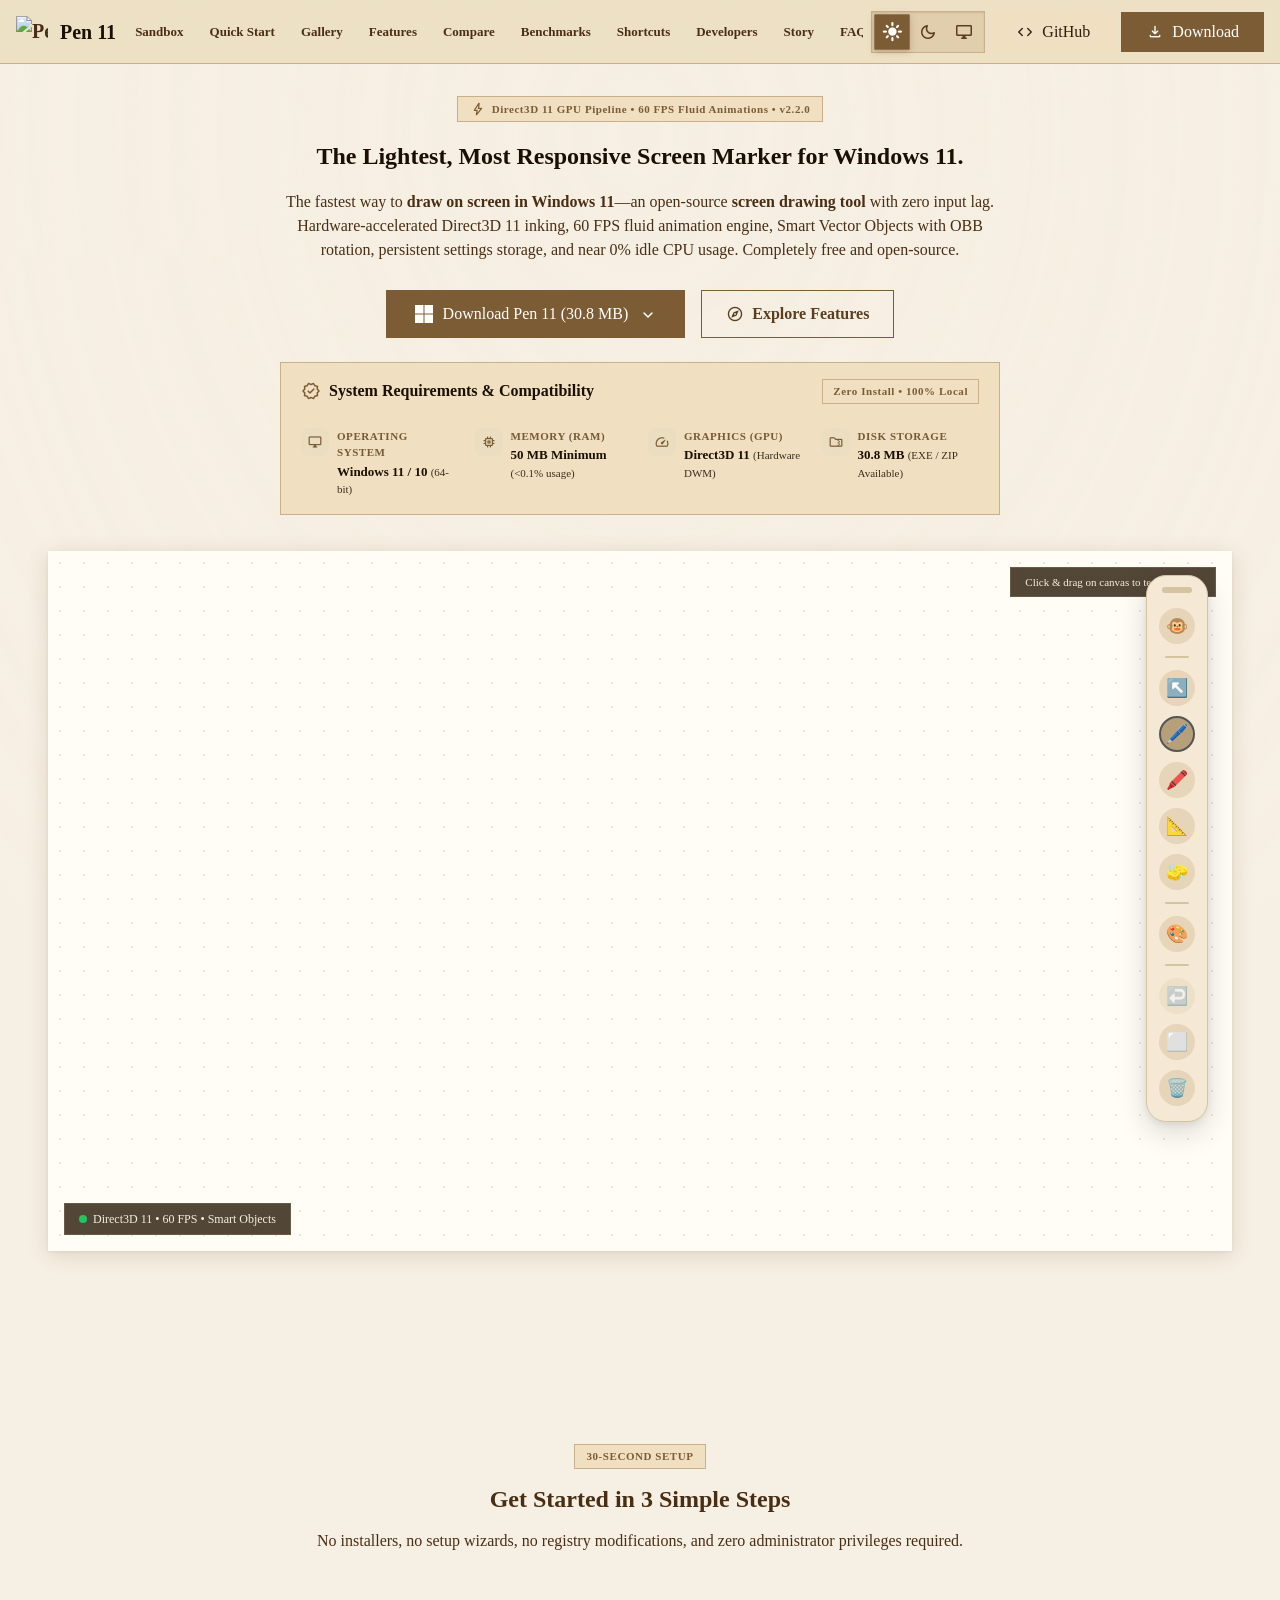
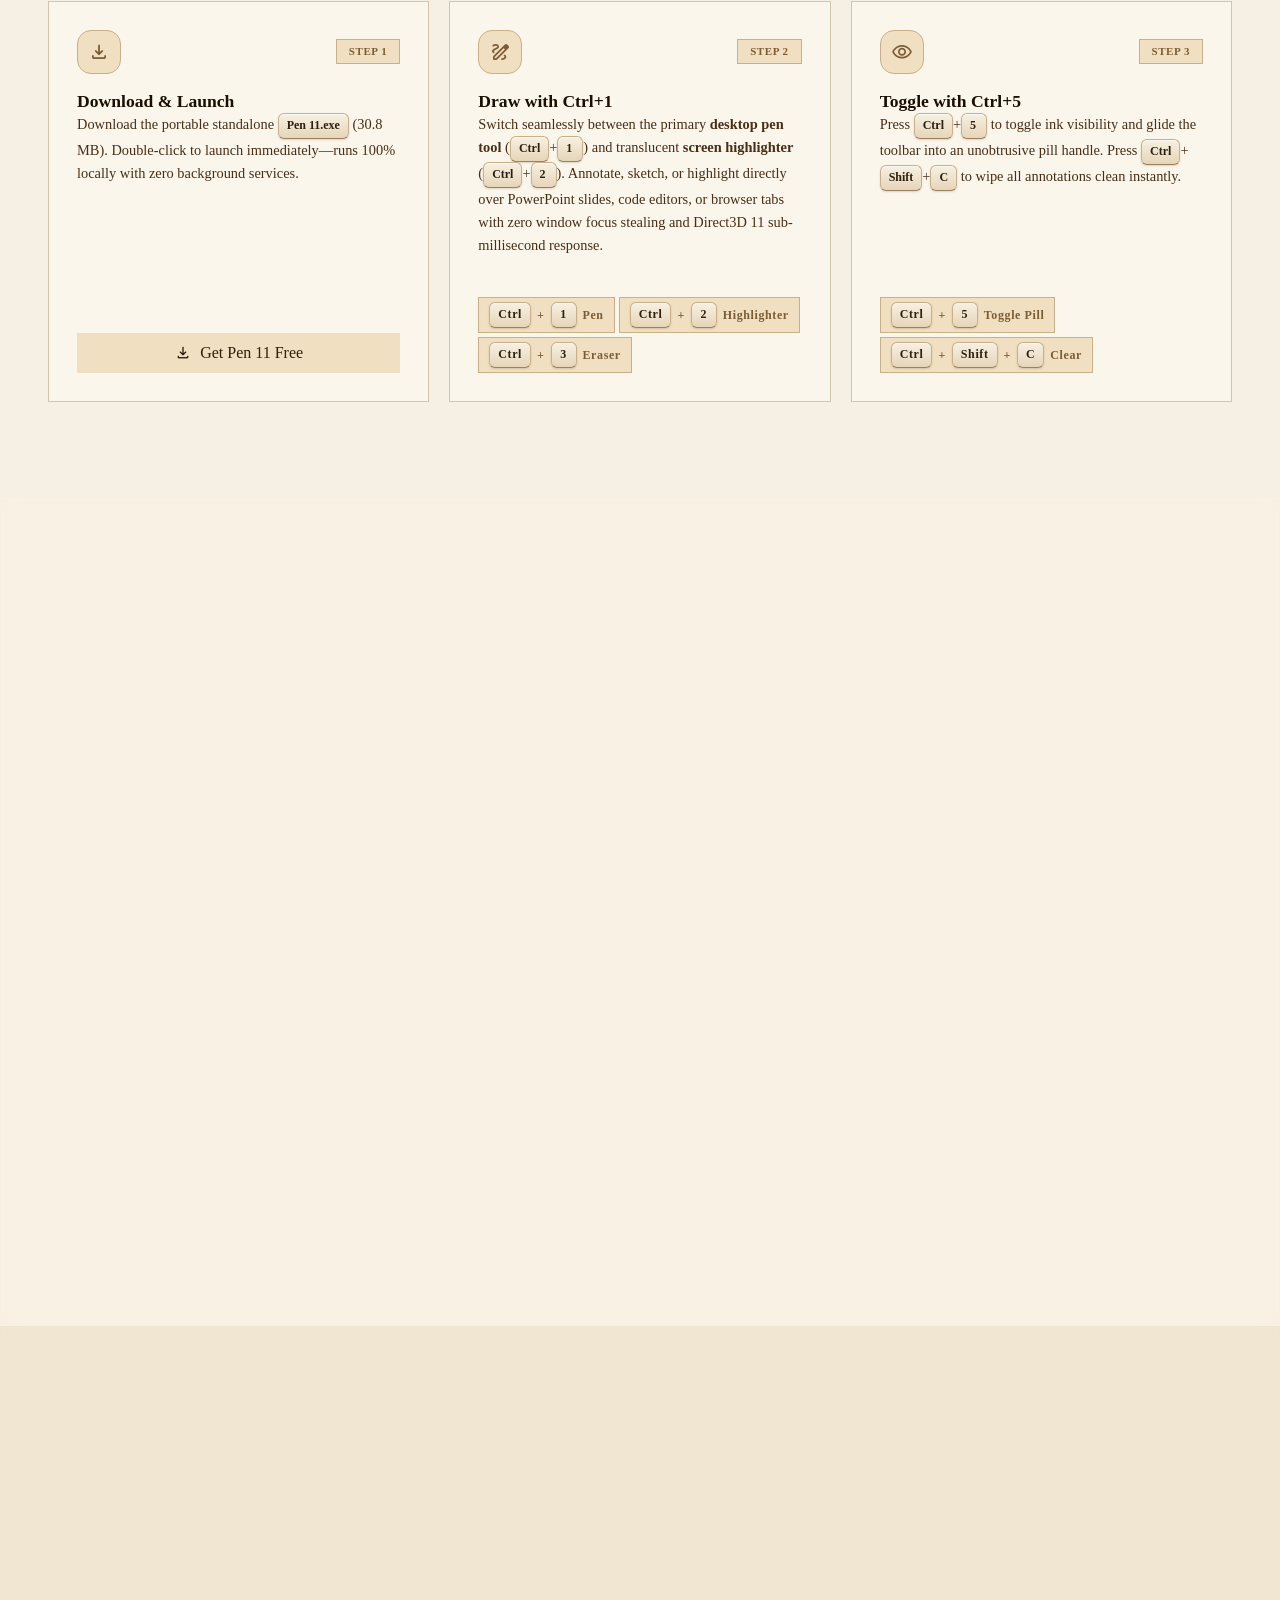
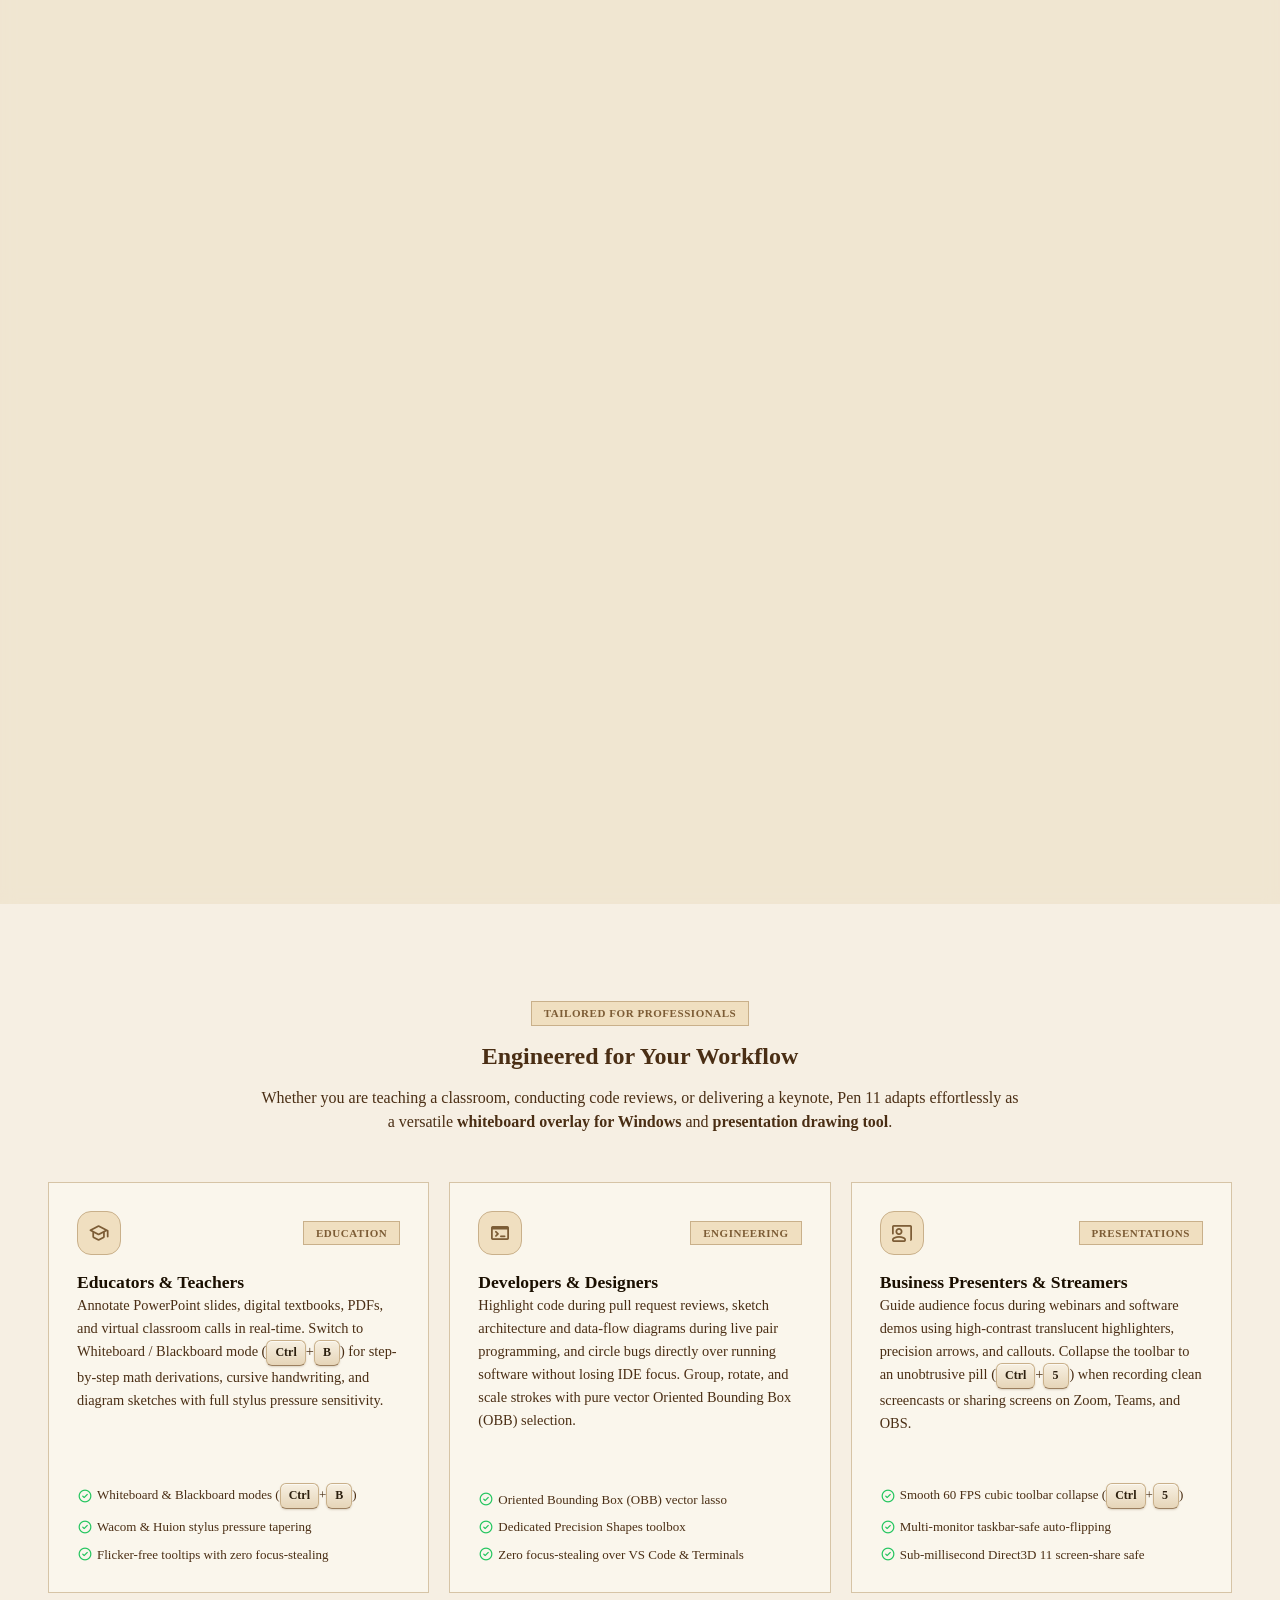
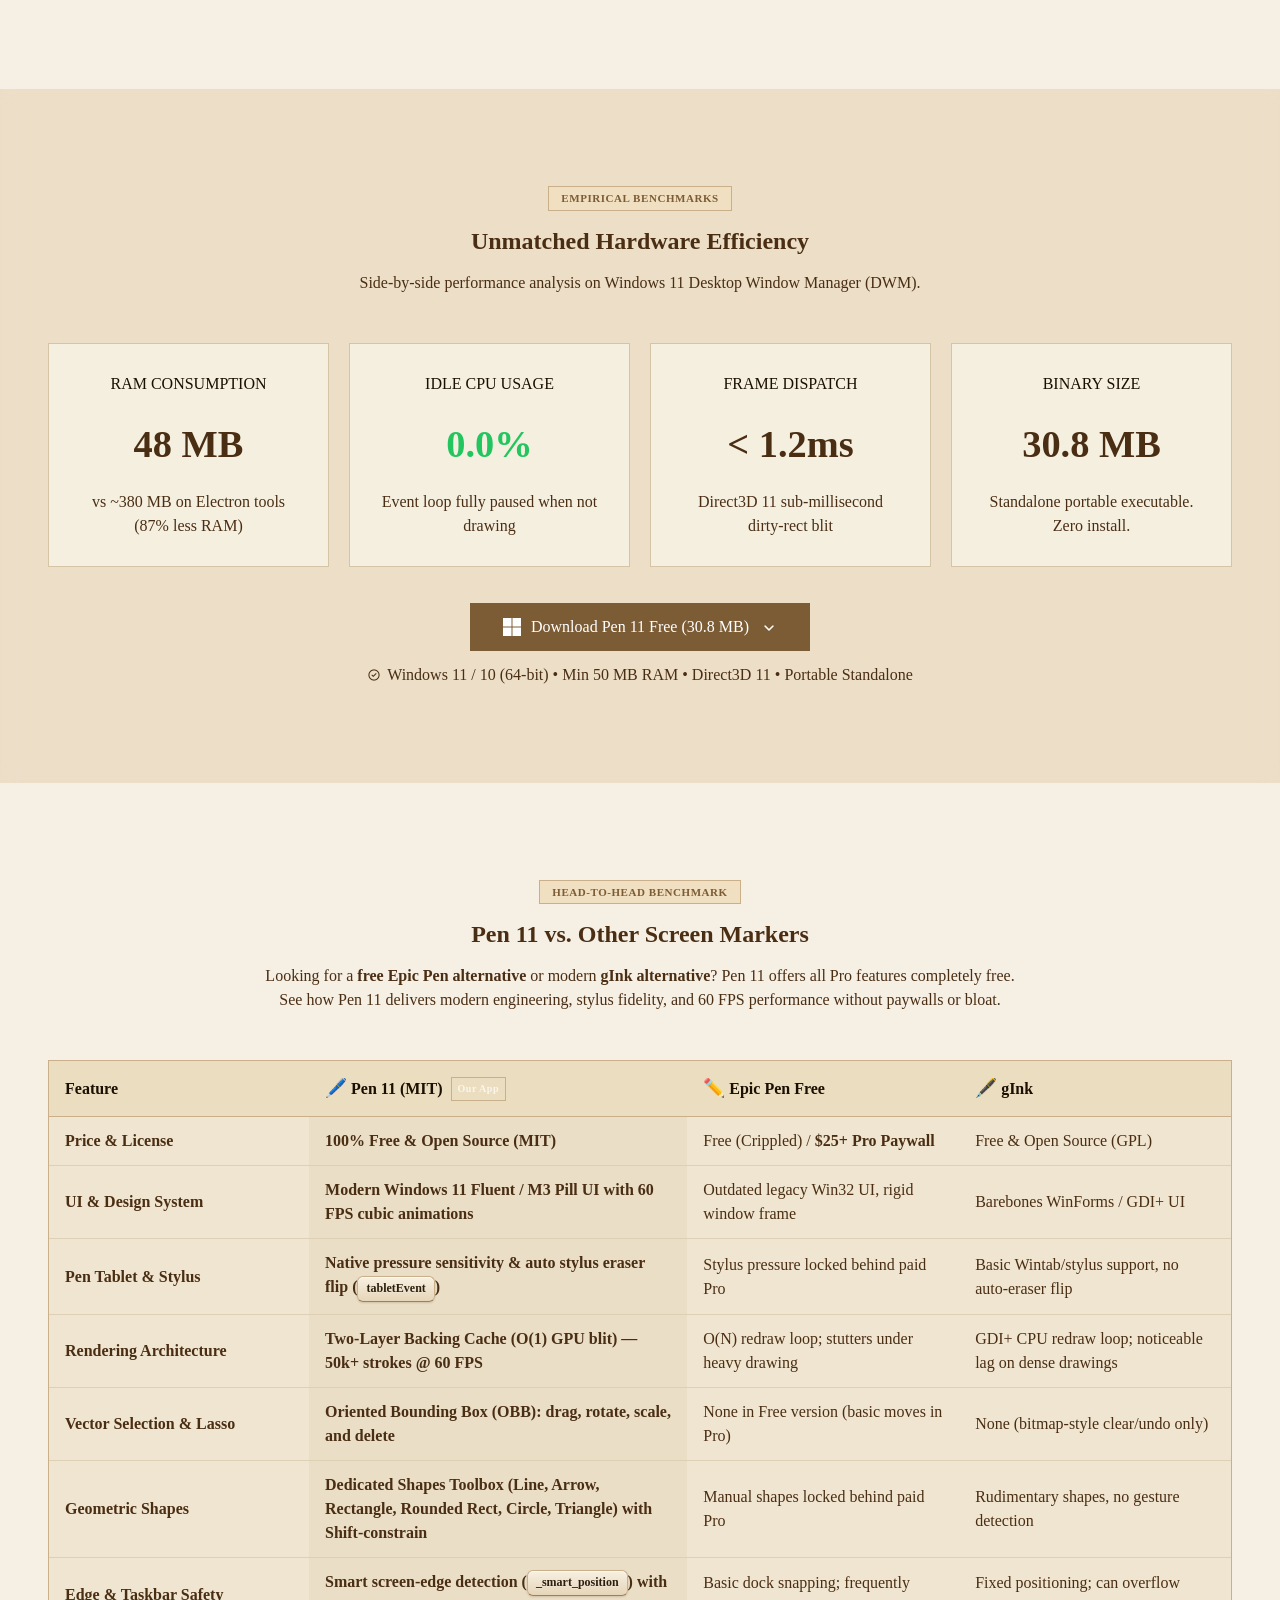
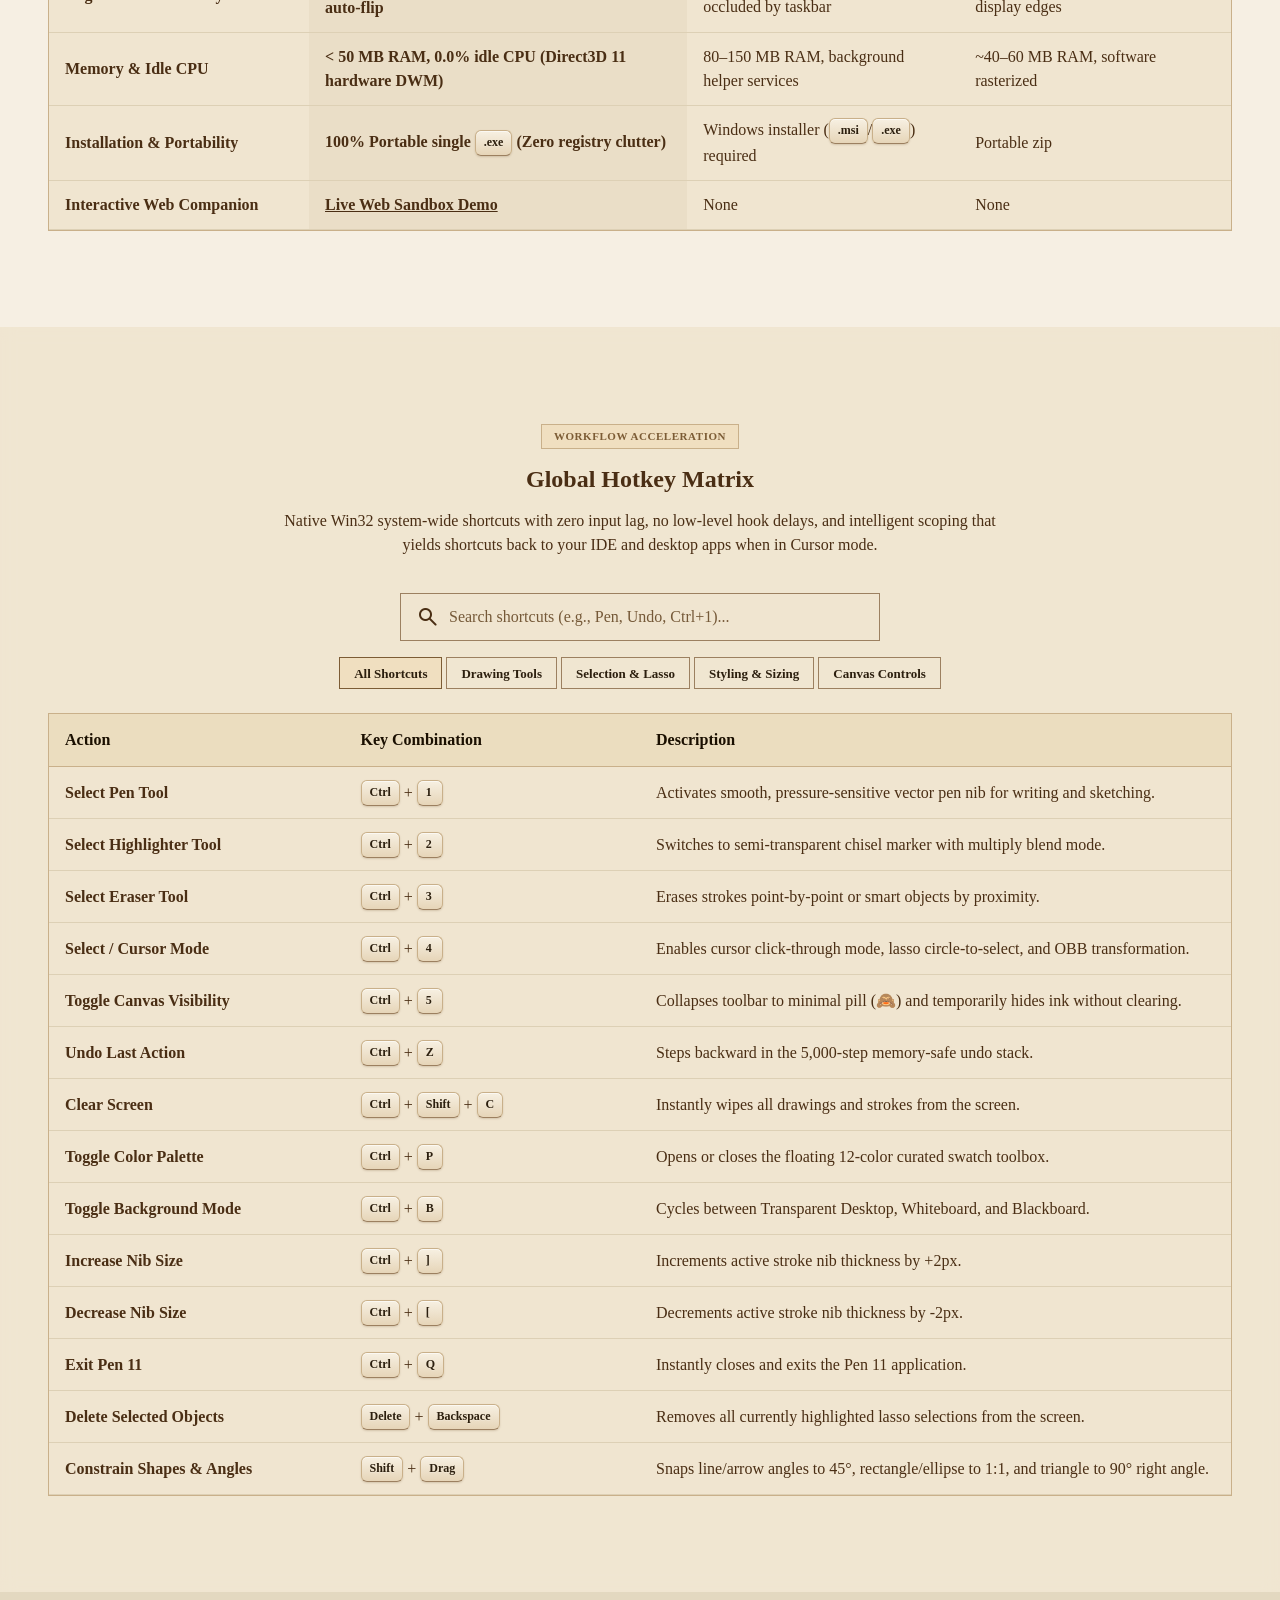
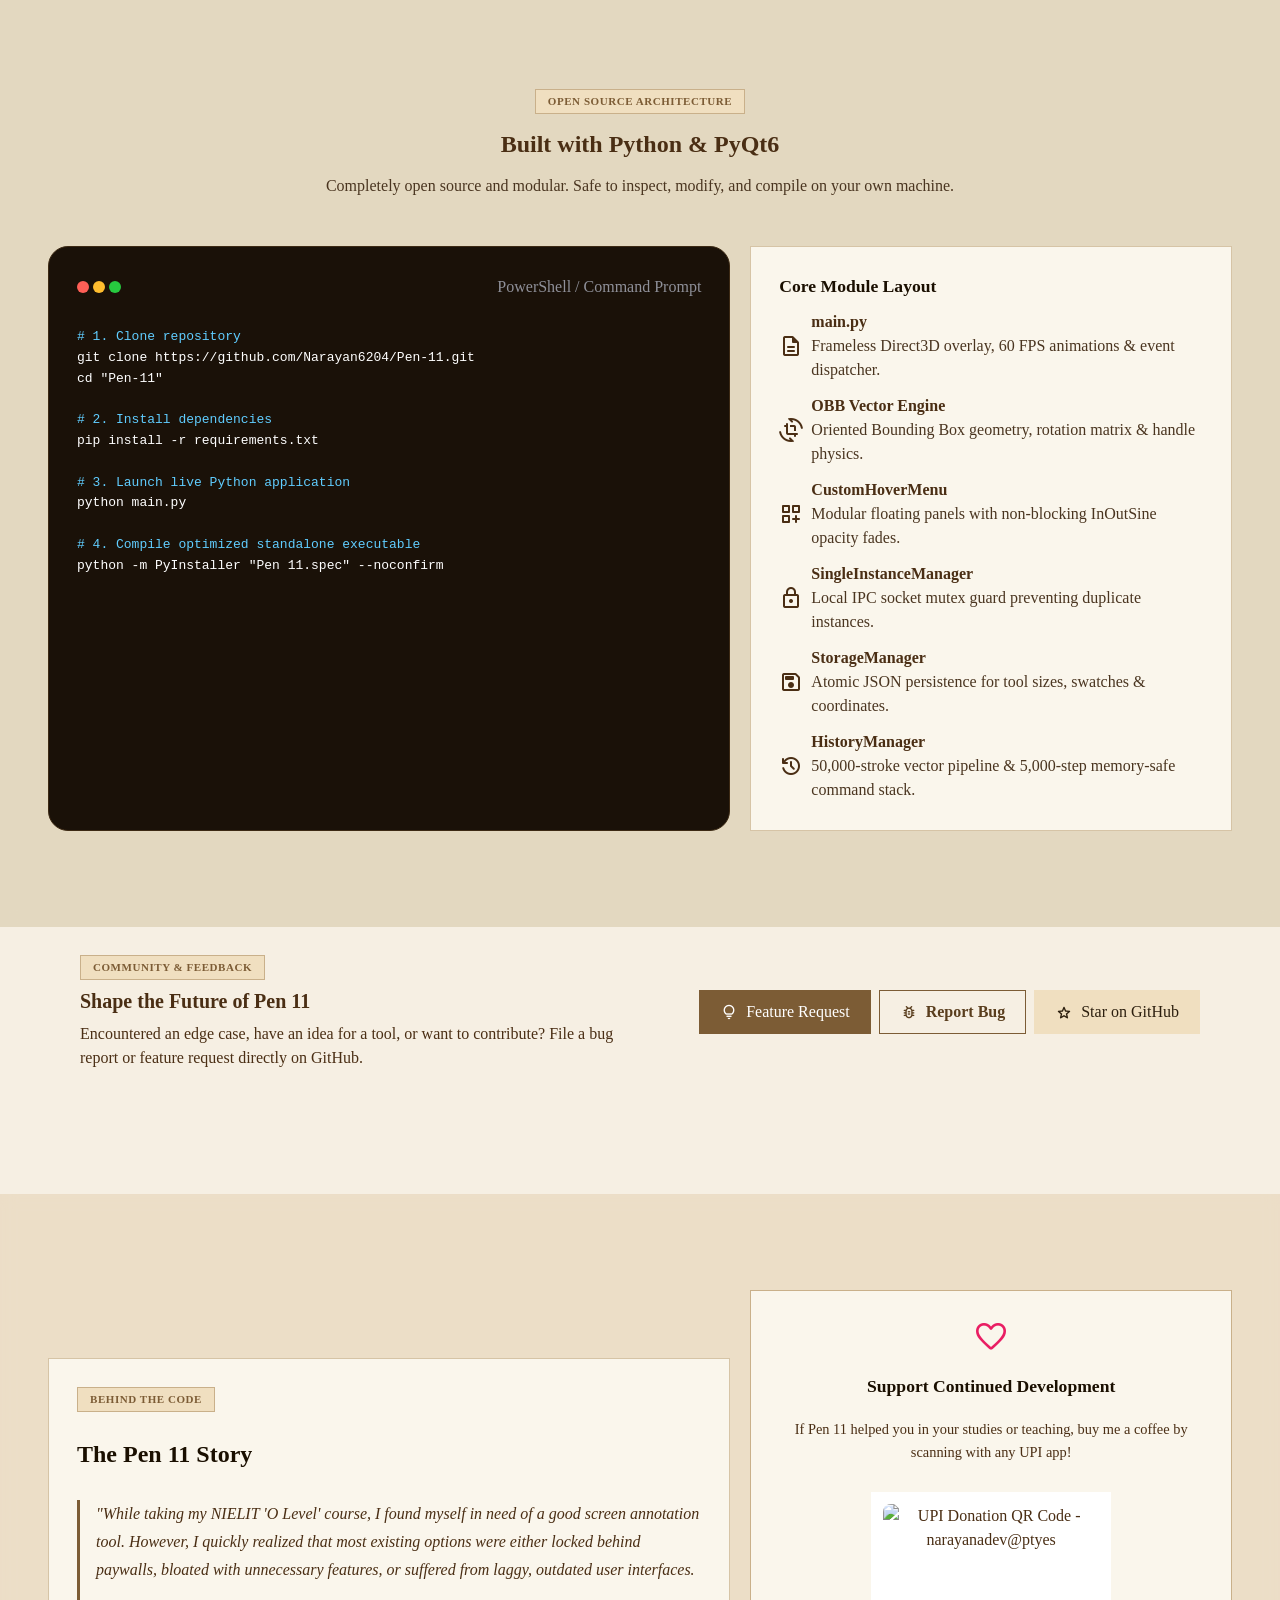
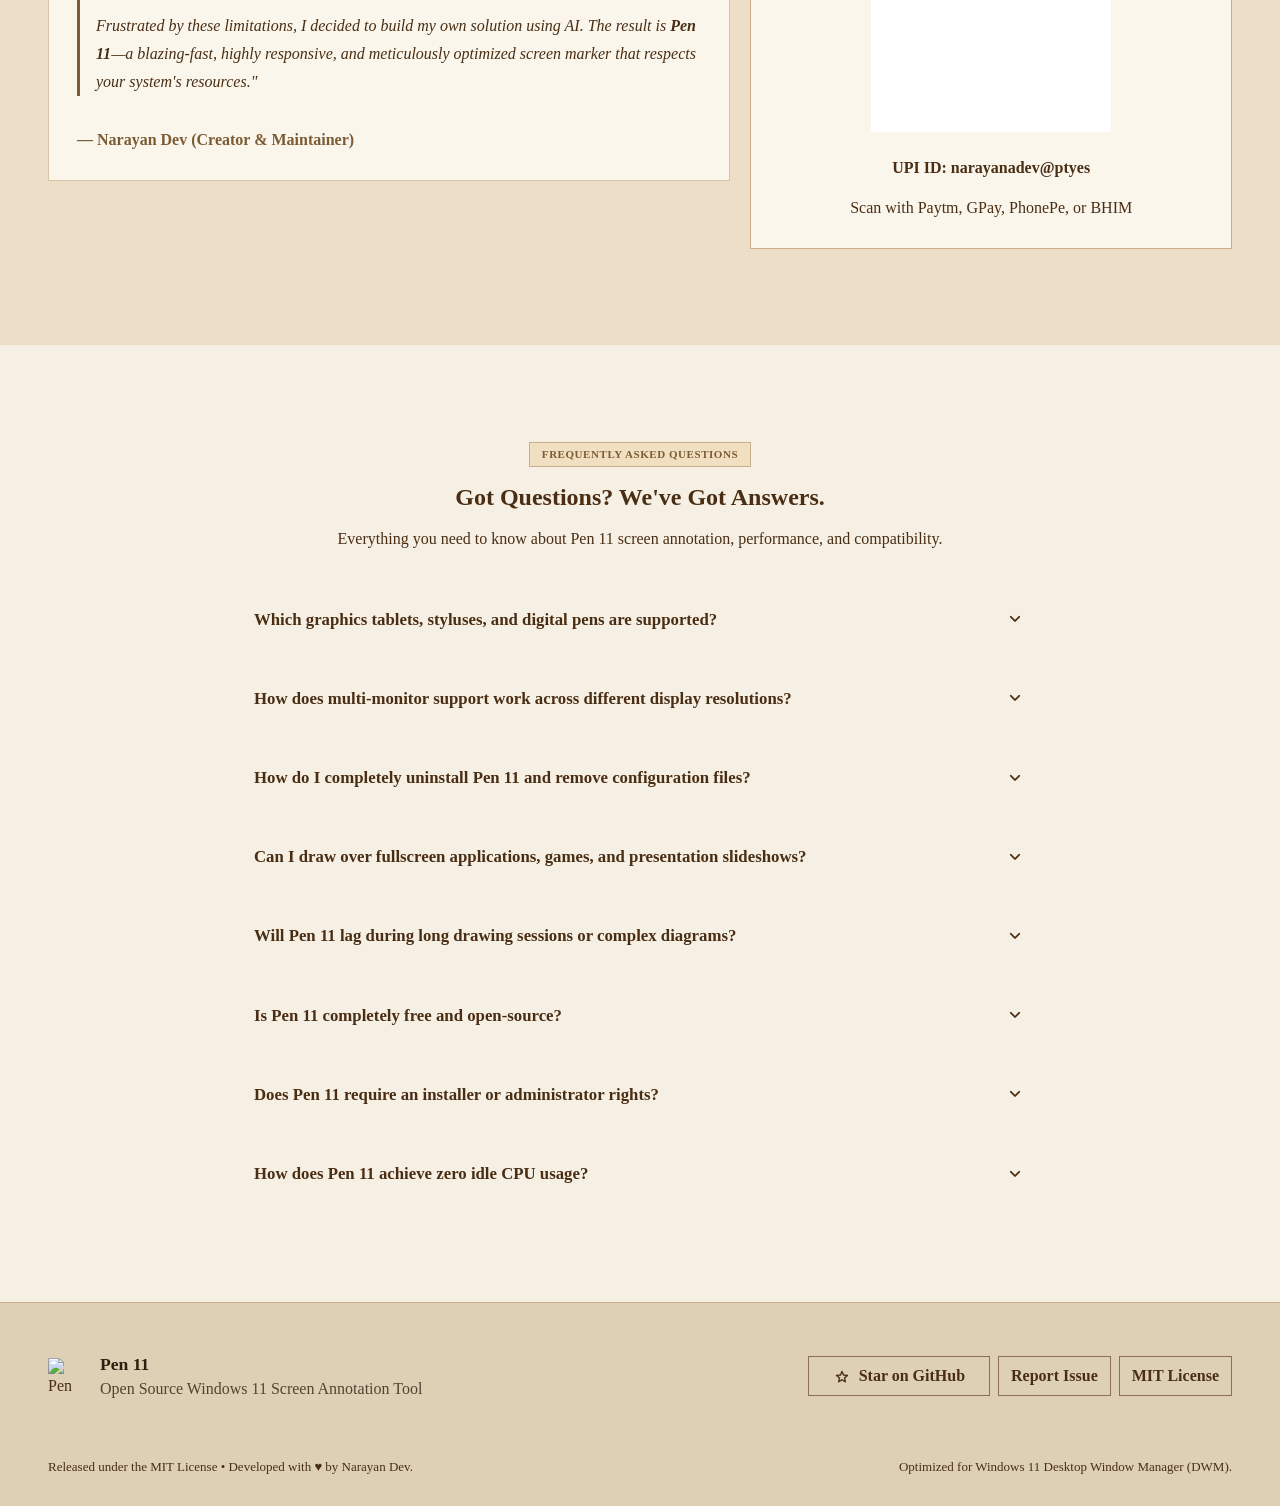
==== commit 33888164: "perf(build): strip 20.6MB unused opengl32sw.dll for Windows 11 Direct3D 11, add Google Drive fast mi" ====
--- a/web/index.html
+++ b/web/index.html
@@ -108,7 +108,7 @@
         "url": "https://pen-11.pages.dev/",
         "downloadUrl": "https://github.com/Narayan6204/Pen-11/releases/latest",
         "softwareVersion": "2.2.0",
-        "fileSize": "38.5MB",
+        "fileSize": "30.8MB",
         "license": "https://opensource.org/licenses/MIT",
         "isAccessibleForFree": true,
         "softwareRequirements": "Direct3D 11, Windows Desktop Window Manager (DWM)",
@@ -298,7 +298,7 @@
                 <svg width="18" height="18" viewBox="0 0 88 88" fill="currentColor" aria-hidden="true" style="flex-shrink: 0;">
                   <path d="M0 0h41.6v41.6H0V0zm46.4 0H88v41.6H46.4V0zM0 46.4h41.6V88H0V46.4zm46.4 0H88V88H46.4V46.4z"/>
                 </svg>
-                <span>Download Pen 11 (<span data-gh-size>38.6 MB</span>)</span>
+                <span>Download Pen 11 (<span data-gh-size>30.8 MB</span>)</span>
                 <span class="material-symbols-rounded" style="font-size: 20px;">expand_more</span>
               </button>
               <a href="#features" class="m3-btn m3-btn-outlined" style="height: 48px; padding: 0 24px; font-size: 1rem;">
@@ -346,7 +346,7 @@
                   <span class="material-symbols-rounded sys-req-icon">folder_zip</span>
                   <div class="sys-req-text">
                     <span class="sys-req-label">Disk Storage</span>
-                    <span class="sys-req-val"><span data-gh-size>38.6 MB</span> <span style="font-size: 11px; font-weight: normal; opacity: 0.85;">(EXE / ZIP Available)</span></span>
+                    <span class="sys-req-val"><span data-gh-size>30.8 MB</span> <span style="font-size: 11px; font-weight: normal; opacity: 0.85;">(EXE / ZIP Available)</span></span>
                   </div>
                 </div>
               </div>
@@ -539,7 +539,7 @@
                 </div>
                 <h3 class="bento-card-title">Download &amp; Launch</h3>
                 <p class="bento-card-description" style="margin-bottom: 16px;">
-                  Download the portable standalone <code class="m3-kbd">Pen 11.exe</code> (<span data-gh-size>38.6 MB</span>). Double-click to launch immediately—runs 100% locally with zero background services.
+                  Download the portable standalone <code class="m3-kbd">Pen 11.exe</code> (<span data-gh-size>30.8 MB</span>). Double-click to launch immediately—runs 100% locally with zero background services.
                 </p>
               </div>
               <div style="margin-top: 12px;">
@@ -929,7 +929,7 @@
 
             <div class="bento-card bento-col-3">
               <span class="m3-title-small" style="">BINARY SIZE</span>
-              <div class="m3-display-small" style="color: var(--md-sys-color-primary); margin: 8px 0 4px;" data-gh-size>38.6 MB</div>
+              <div class="m3-display-small" style="color: var(--md-sys-color-primary); margin: 8px 0 4px;" data-gh-size>30.8 MB</div>
               <p class="m3-body-small" style="">Standalone portable executable. Zero install.</p>
             </div>
 
@@ -941,7 +941,7 @@
               <svg width="18" height="18" viewBox="0 0 88 88" fill="currentColor" aria-hidden="true" style="flex-shrink: 0;">
                 <path d="M0 0h41.6v41.6H0V0zm46.4 0H88v41.6H46.4V0zM0 46.4h41.6V88H0V46.4zm46.4 0H88V88H46.4V46.4z"/>
               </svg>
-              <span>Download Pen 11 Free (<span data-gh-size>38.6 MB</span>)</span>
+              <span>Download Pen 11 Free (<span data-gh-size>30.8 MB</span>)</span>
               <span class="material-symbols-rounded" style="font-size: 20px;">expand_more</span>
             </button>
             <span class="m3-label-small" style="margin-top: 12px; color: var(--md-sys-color-on-surface-variant); display: inline-flex; align-items: center; gap: 6px;">
@@ -1580,12 +1580,39 @@
           </div>
         </div>
         <div style="text-align: right;">
-          <span class="m3-label-small" style="font-weight: 700; color: var(--md-sys-color-primary);" data-gh-size>38.6 MB</span>
+          <span class="m3-label-small" style="font-weight: 700; color: var(--md-sys-color-primary);" data-gh-size>30.8 MB</span>
           <span class="material-symbols-rounded" style="display: block; font-size: 18px; color: var(--md-sys-color-primary); margin-top: 2px;">download</span>
         </div>
       </a>
 
-      <!-- Option 2: .ZIP Archive (Firewall / School Friendly) -->
+      <!-- Option 2: Google Drive Ultra-Fast Mirror (Bypasses GitHub ISP throttling) -->
+      <a href="https://github.com/Narayan6204/Pen-11/releases/latest" data-gdrive-download-url class="download-option-card" target="_blank" rel="noopener noreferrer">
+        <div class="download-option-info">
+          <div class="download-option-icon" style="background: rgba(15, 157, 88, 0.12);">
+            <svg width="22" height="22" viewBox="0 0 87.3 78" fill="currentColor" aria-hidden="true">
+              <path d="m6.6 66.85 3.85 6.65c.8 1.4 1.95 2.5 3.3 3.3l13.75-23.8h-27.5c0 1.55.4 3.1 1.2 4.5z" fill="#0066da"/>
+              <path d="m43.65 25-13.75-23.8c-1.35.8-2.5 1.9-3.3 3.3l-25.4 44c-.8 1.4-1.2 2.95-1.2 4.5h27.5z" fill="#00ac47"/>
+              <path d="m73.55 76.8c1.35-.8 2.5-1.9 3.3-3.3l1.6-2.75 7.65-13.25c.8-1.4 1.2-2.95 1.2-4.5h-27.502l5.852 11.5z" fill="#ea4335"/>
+              <path d="m43.65 25 13.75-23.8c-1.35-.8-2.9-1.2-4.5-1.2h-18.5c-1.6 0-3.15.45-4.5 1.2z" fill="#00832d"/>
+              <path d="m59.8 53h-32.3l-13.75 23.8c1.35.8 2.9 1.2 4.5 1.2h50.8c1.6 0 3.15-.45 4.5-1.2z" fill="#2684fc"/>
+              <path d="m73.4 26.5-12.7-22c-.8-1.4-1.95-2.5-3.3-3.3l-13.75 23.8 16.15 28h27.45c0-1.55-.4-3.1-1.2-4.5z" fill="#ffba00"/>
+            </svg>
+          </div>
+          <div>
+            <div class="download-option-title">
+              <span>Google Drive Mirror</span>
+              <span class="m3-badge-pill" style="font-size: 10px; padding: 2px 6px; background: #0F9D58; color: #FAF6EC;">Ultra Fast</span>
+            </div>
+            <div class="download-option-desc">High-speed regional mirror • Bypasses ISP throttling</div>
+          </div>
+        </div>
+        <div style="text-align: right;">
+          <span class="m3-label-small" style="font-weight: 700; color: #0F9D58;" data-gh-size>30.8 MB</span>
+          <span class="material-symbols-rounded" style="display: block; font-size: 18px; color: #0F9D58; margin-top: 2px;">bolt</span>
+        </div>
+      </a>
+
+      <!-- Option 3: .ZIP Archive (Firewall / School Friendly) -->
       <a href="https://github.com/Narayan6204/Pen-11/releases/download/v2.2.0/Pen-11-v2.2.0-Windows.zip" data-gh-zip-url class="download-option-card">
         <div class="download-option-info">
           <div class="download-option-icon">
@@ -1599,7 +1626,7 @@
           </div>
         </div>
         <div style="text-align: right;">
-          <span class="m3-label-small" style="font-weight: 700; color: var(--md-sys-color-primary);" data-gh-zip-size>38.3 MB</span>
+          <span class="m3-label-small" style="font-weight: 700; color: var(--md-sys-color-primary);" data-gh-zip-size>30.5 MB</span>
           <span class="material-symbols-rounded" style="display: block; font-size: 18px; color: var(--md-sys-color-primary); margin-top: 2px;">download</span>
         </div>
       </a>
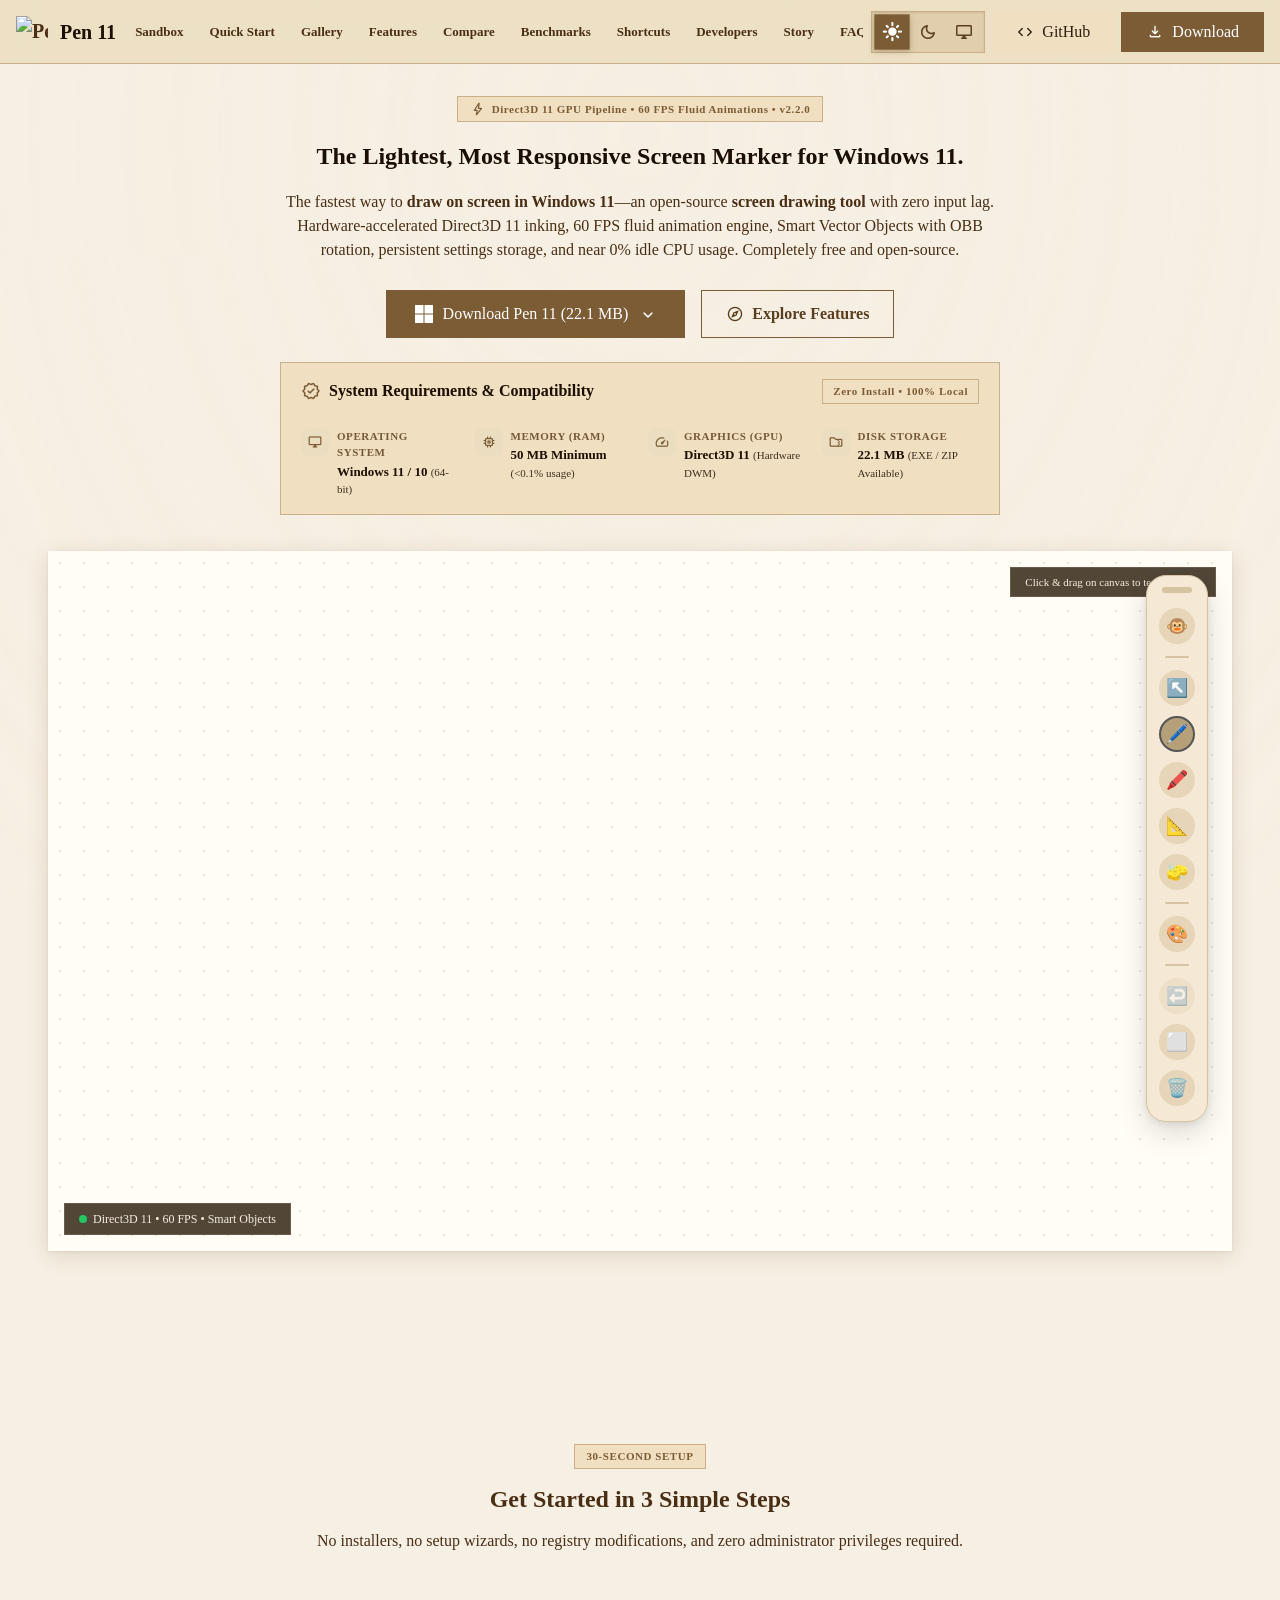
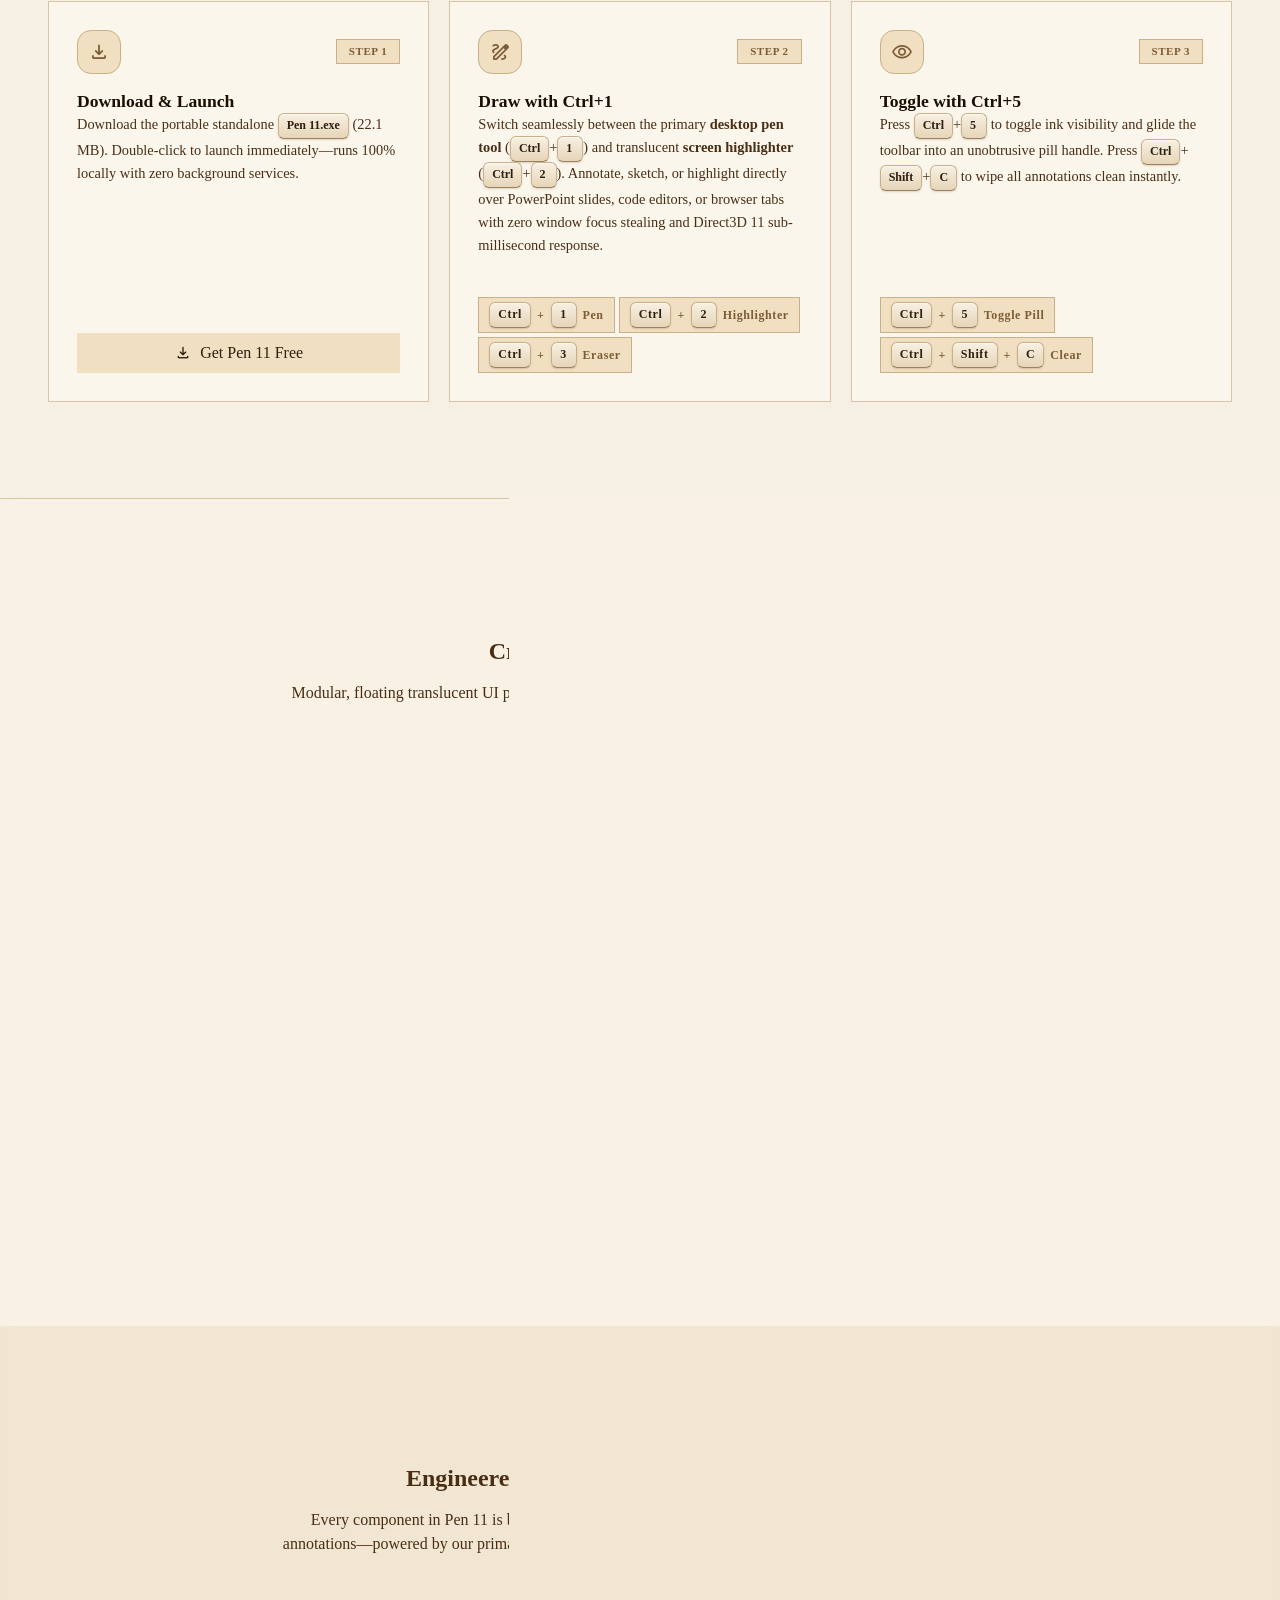
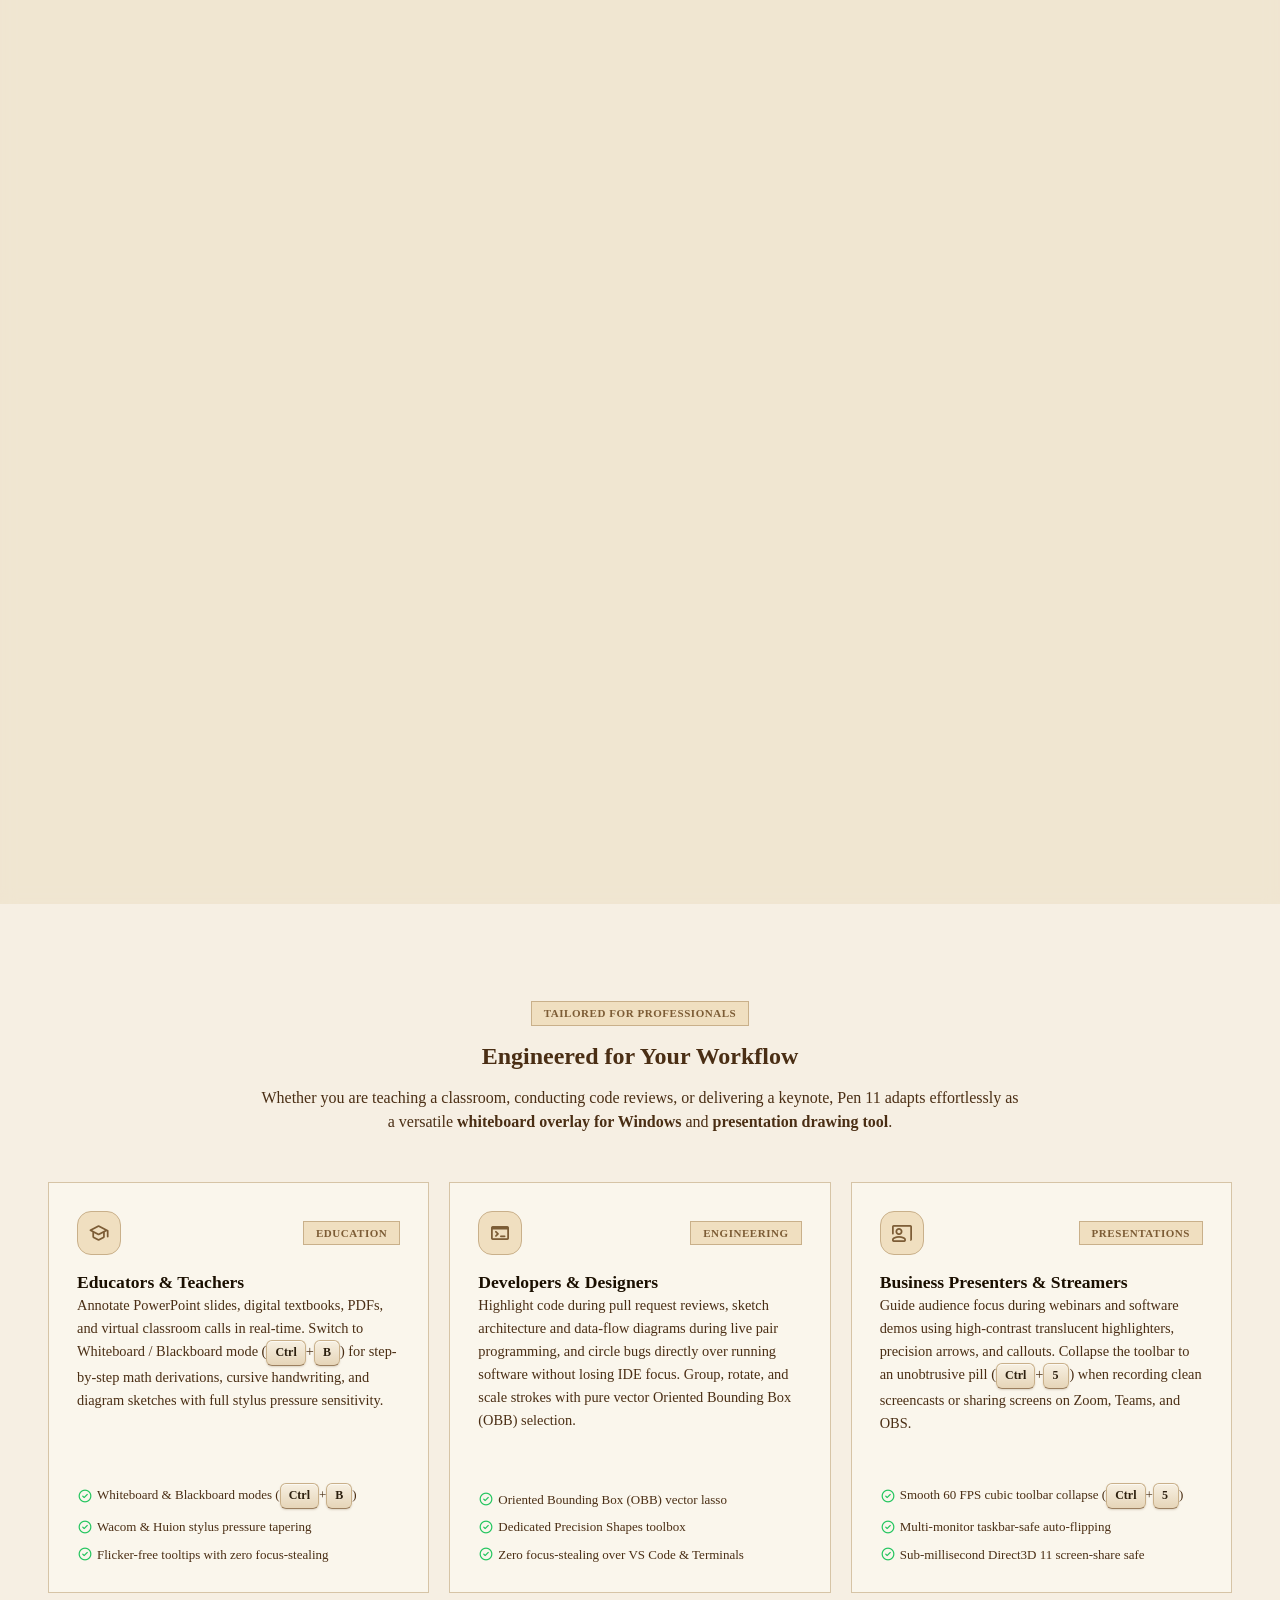
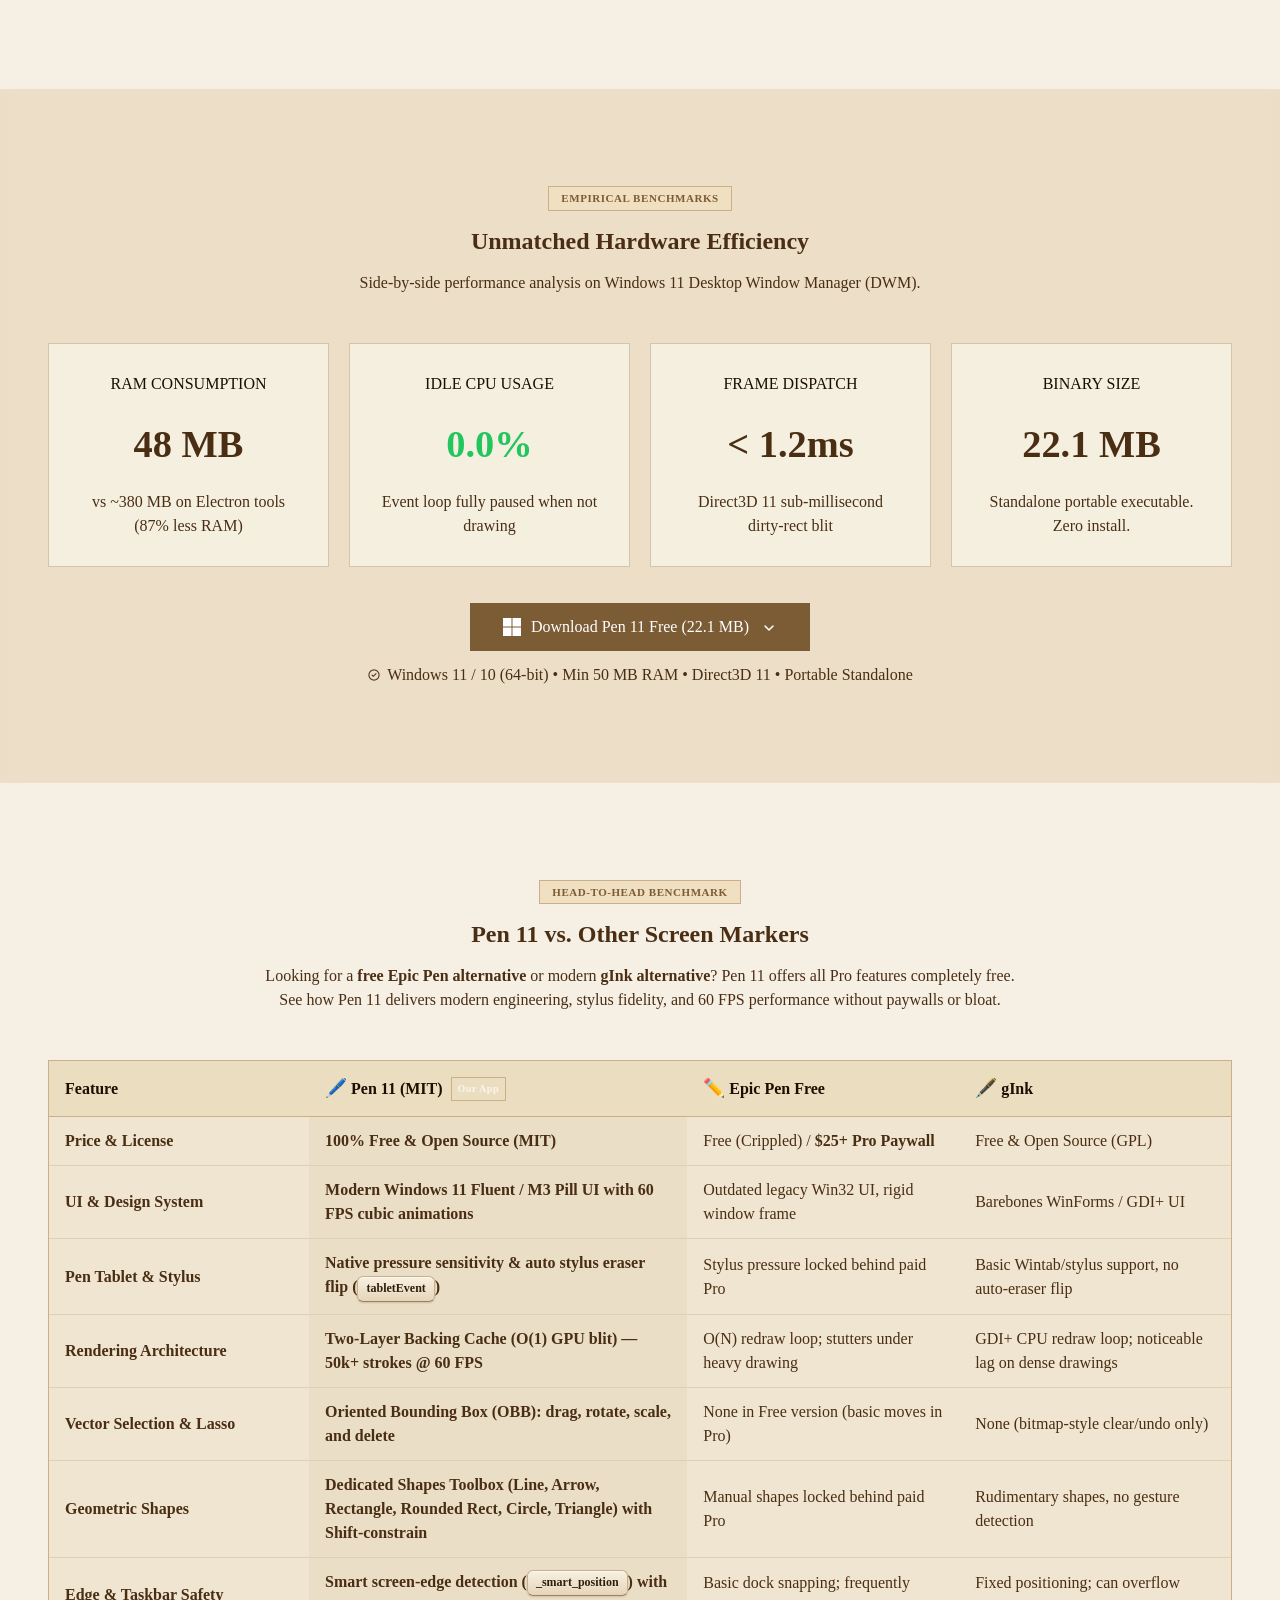
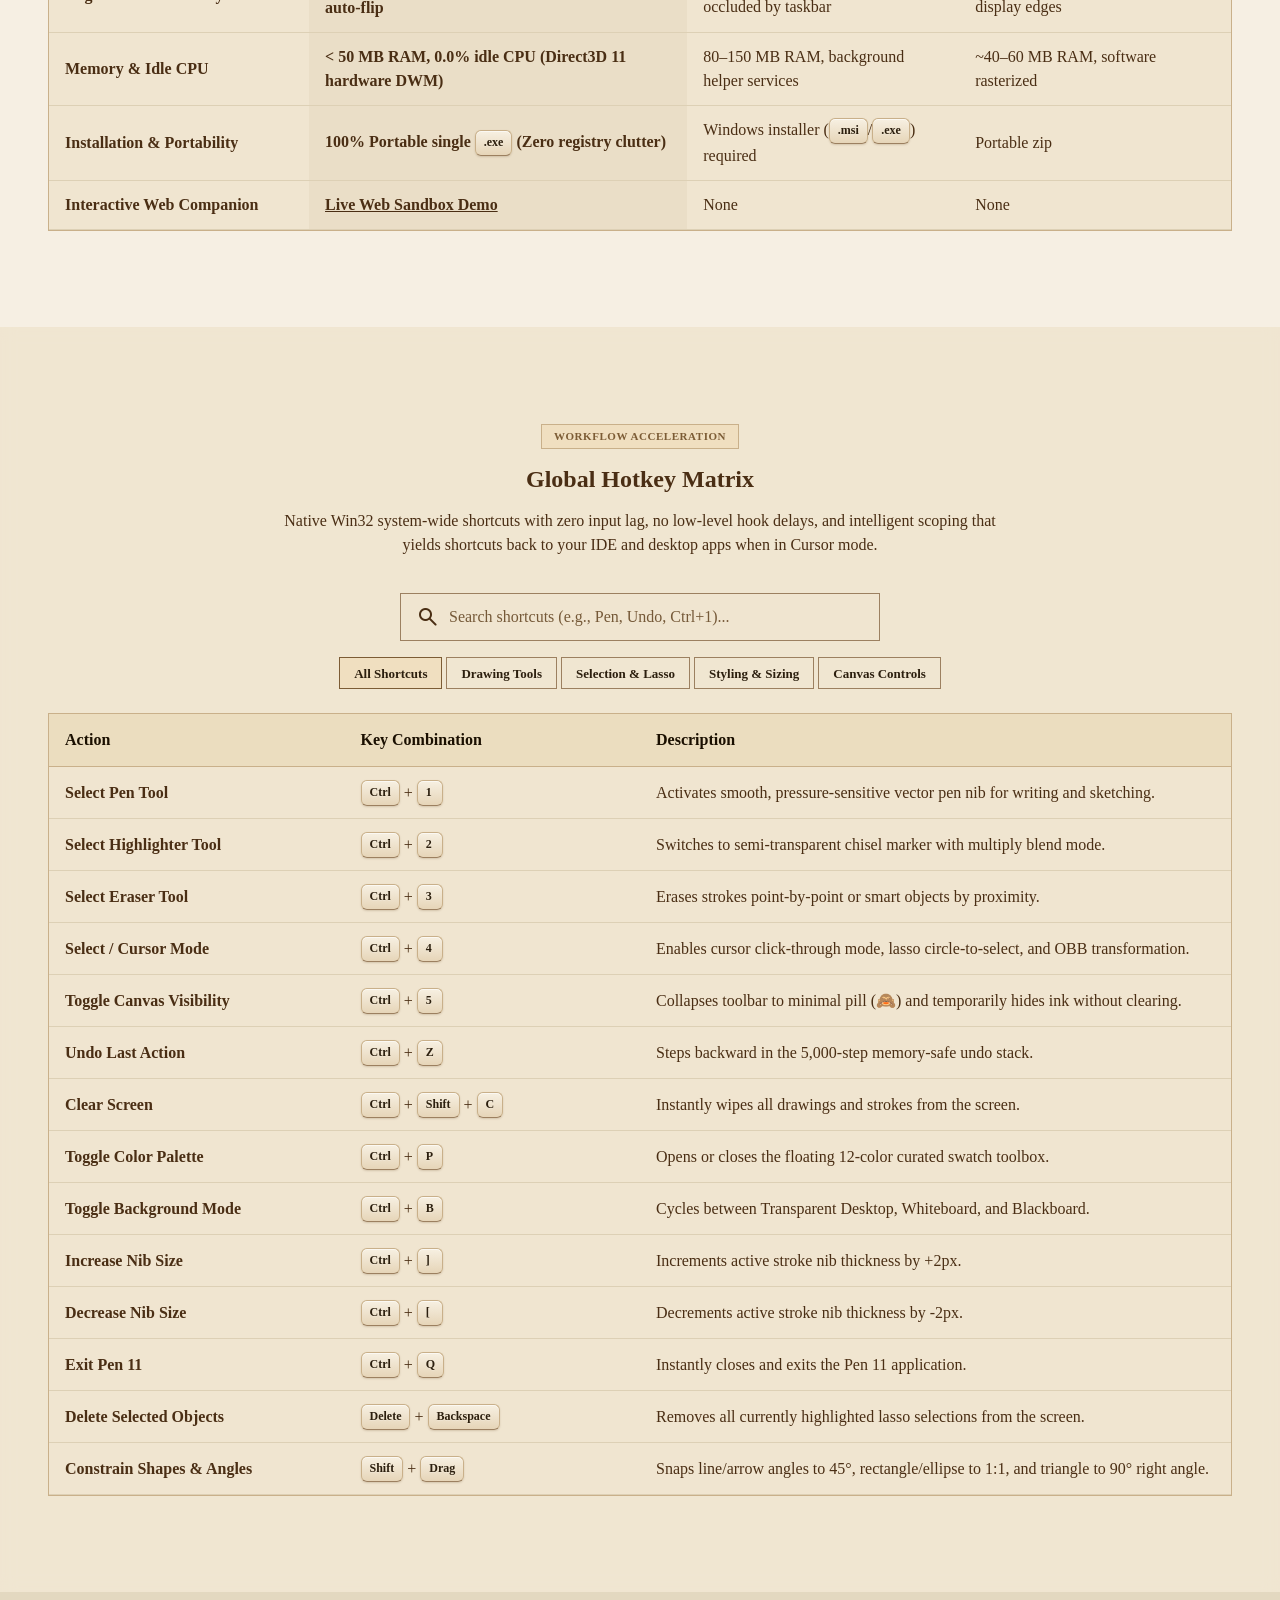
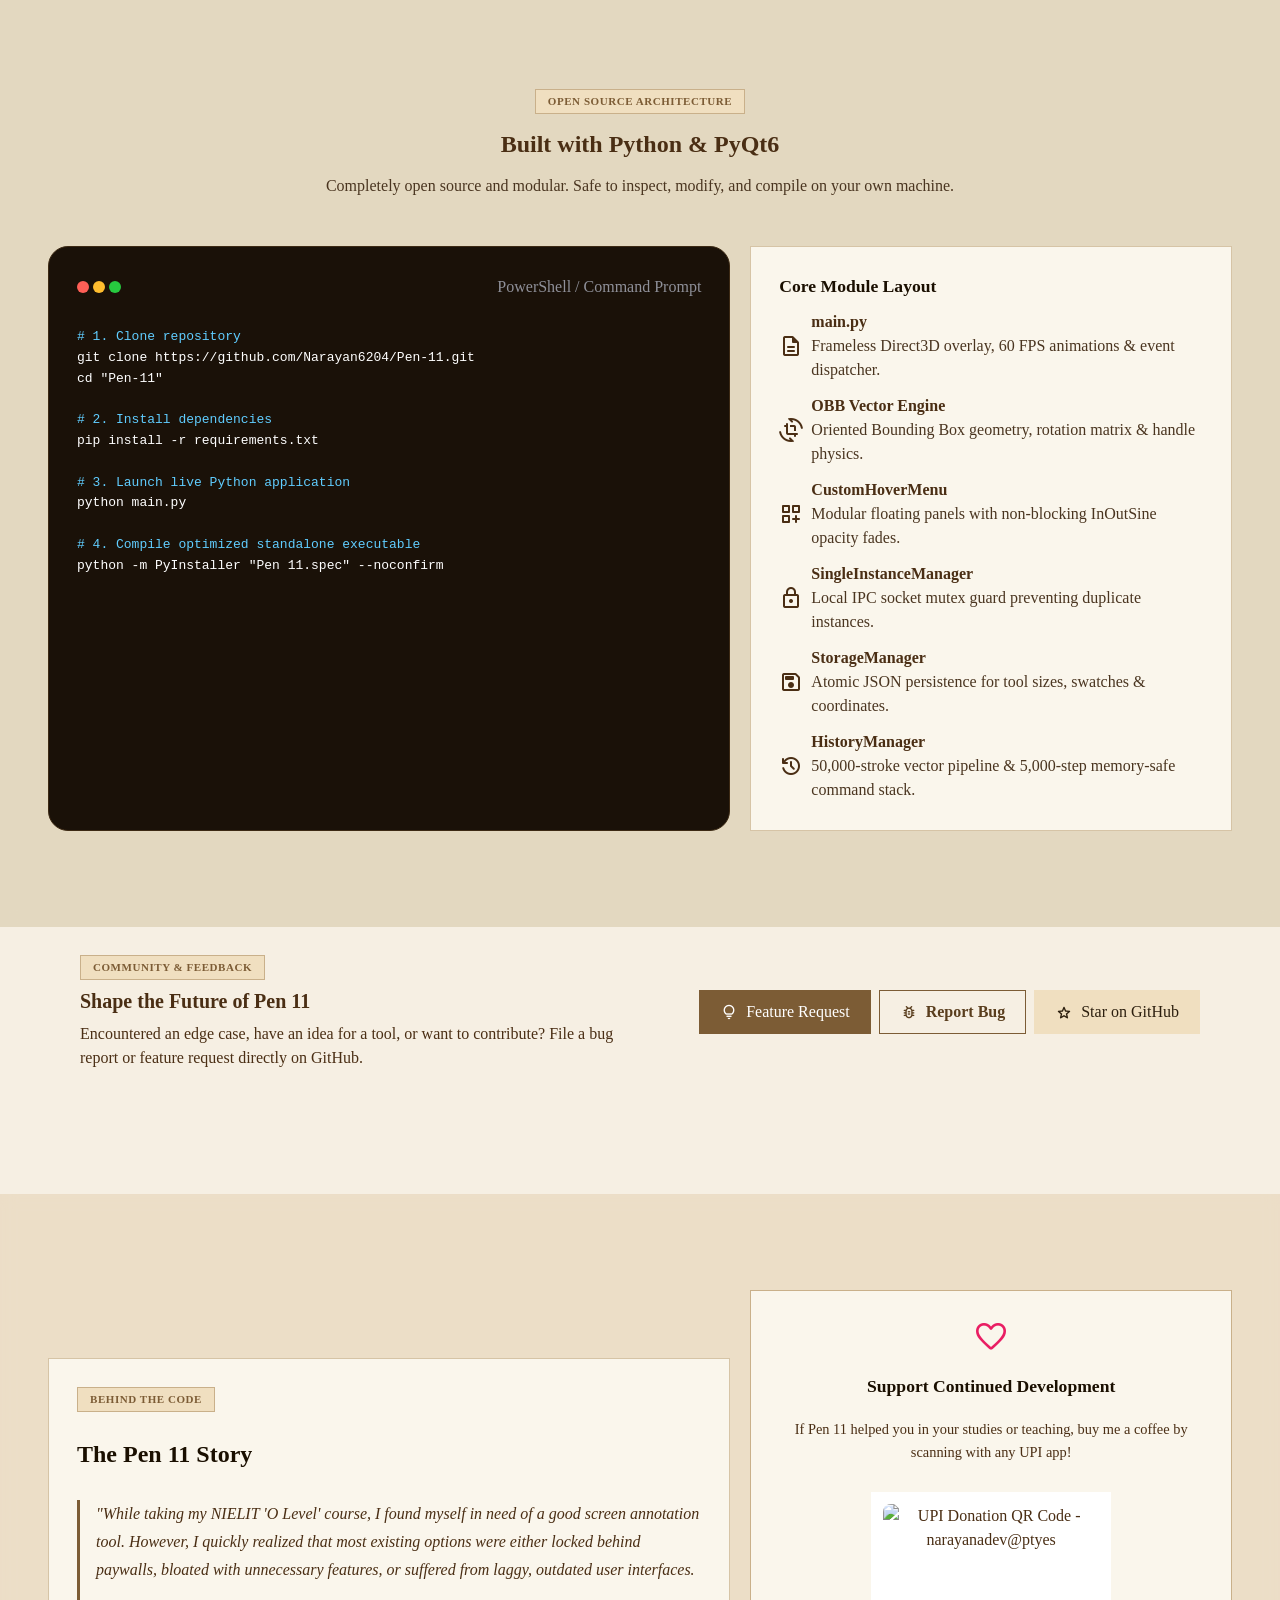
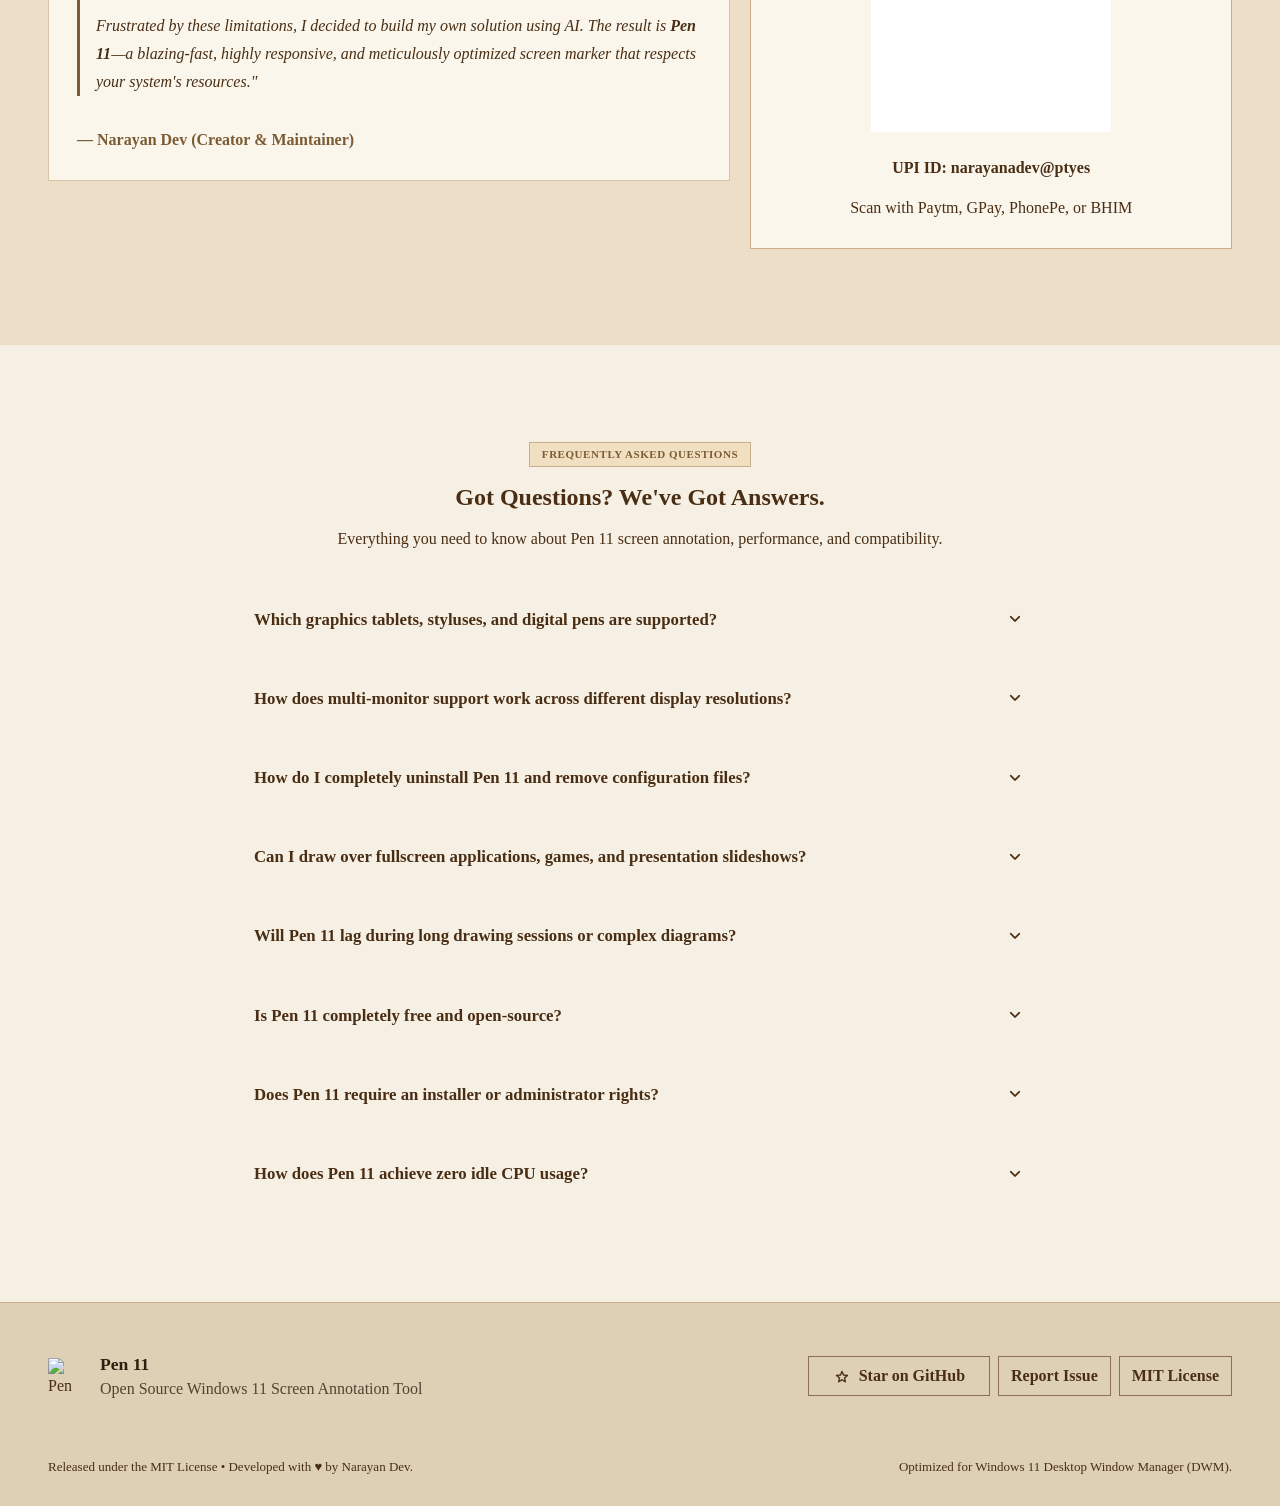
==== commit 39a6a948: "feat(whiteboard): add 220ms GPU cross-fade animation, toolbar active states, auto-recover drawing on" ====
--- a/web/index.html
+++ b/web/index.html
@@ -108,7 +108,7 @@
         "url": "https://pen-11.pages.dev/",
         "downloadUrl": "https://github.com/Narayan6204/Pen-11/releases/latest",
         "softwareVersion": "2.2.0",
-        "fileSize": "30.8MB",
+        "fileSize": "22.1MB",
         "license": "https://opensource.org/licenses/MIT",
         "isAccessibleForFree": true,
         "softwareRequirements": "Direct3D 11, Windows Desktop Window Manager (DWM)",
@@ -298,7 +298,7 @@
                 <svg width="18" height="18" viewBox="0 0 88 88" fill="currentColor" aria-hidden="true" style="flex-shrink: 0;">
                   <path d="M0 0h41.6v41.6H0V0zm46.4 0H88v41.6H46.4V0zM0 46.4h41.6V88H0V46.4zm46.4 0H88V88H46.4V46.4z"/>
                 </svg>
-                <span>Download Pen 11 (<span data-gh-size>30.8 MB</span>)</span>
+                <span>Download Pen 11 (<span data-gh-size>22.1 MB</span>)</span>
                 <span class="material-symbols-rounded" style="font-size: 20px;">expand_more</span>
               </button>
               <a href="#features" class="m3-btn m3-btn-outlined" style="height: 48px; padding: 0 24px; font-size: 1rem;">
@@ -346,7 +346,7 @@
                   <span class="material-symbols-rounded sys-req-icon">folder_zip</span>
                   <div class="sys-req-text">
                     <span class="sys-req-label">Disk Storage</span>
-                    <span class="sys-req-val"><span data-gh-size>30.8 MB</span> <span style="font-size: 11px; font-weight: normal; opacity: 0.85;">(EXE / ZIP Available)</span></span>
+                    <span class="sys-req-val"><span data-gh-size>22.1 MB</span> <span style="font-size: 11px; font-weight: normal; opacity: 0.85;">(EXE / ZIP Available)</span></span>
                   </div>
                 </div>
               </div>
@@ -539,7 +539,7 @@
                 </div>
                 <h3 class="bento-card-title">Download &amp; Launch</h3>
                 <p class="bento-card-description" style="margin-bottom: 16px;">
-                  Download the portable standalone <code class="m3-kbd">Pen 11.exe</code> (<span data-gh-size>30.8 MB</span>). Double-click to launch immediately—runs 100% locally with zero background services.
+                  Download the portable standalone <code class="m3-kbd">Pen 11.exe</code> (<span data-gh-size>22.1 MB</span>). Double-click to launch immediately—runs 100% locally with zero background services.
                 </p>
               </div>
               <div style="margin-top: 12px;">
@@ -929,7 +929,7 @@
 
             <div class="bento-card bento-col-3">
               <span class="m3-title-small" style="">BINARY SIZE</span>
-              <div class="m3-display-small" style="color: var(--md-sys-color-primary); margin: 8px 0 4px;" data-gh-size>30.8 MB</div>
+              <div class="m3-display-small" style="color: var(--md-sys-color-primary); margin: 8px 0 4px;" data-gh-size>22.1 MB</div>
               <p class="m3-body-small" style="">Standalone portable executable. Zero install.</p>
             </div>
 
@@ -941,7 +941,7 @@
               <svg width="18" height="18" viewBox="0 0 88 88" fill="currentColor" aria-hidden="true" style="flex-shrink: 0;">
                 <path d="M0 0h41.6v41.6H0V0zm46.4 0H88v41.6H46.4V0zM0 46.4h41.6V88H0V46.4zm46.4 0H88V88H46.4V46.4z"/>
               </svg>
-              <span>Download Pen 11 Free (<span data-gh-size>30.8 MB</span>)</span>
+              <span>Download Pen 11 Free (<span data-gh-size>22.1 MB</span>)</span>
               <span class="material-symbols-rounded" style="font-size: 20px;">expand_more</span>
             </button>
             <span class="m3-label-small" style="margin-top: 12px; color: var(--md-sys-color-on-surface-variant); display: inline-flex; align-items: center; gap: 6px;">
@@ -1580,7 +1580,7 @@
           </div>
         </div>
         <div style="text-align: right;">
-          <span class="m3-label-small" style="font-weight: 700; color: var(--md-sys-color-primary);" data-gh-size>30.8 MB</span>
+          <span class="m3-label-small" style="font-weight: 700; color: var(--md-sys-color-primary);" data-gh-size>22.1 MB</span>
           <span class="material-symbols-rounded" style="display: block; font-size: 18px; color: var(--md-sys-color-primary); margin-top: 2px;">download</span>
         </div>
       </a>
@@ -1607,7 +1607,7 @@
           </div>
         </div>
         <div style="text-align: right;">
-          <span class="m3-label-small" style="font-weight: 700; color: #0F9D58;" data-gh-size>30.8 MB</span>
+          <span class="m3-label-small" style="font-weight: 700; color: #0F9D58;" data-gh-size>22.1 MB</span>
           <span class="material-symbols-rounded" style="display: block; font-size: 18px; color: #0F9D58; margin-top: 2px;">bolt</span>
         </div>
       </a>
@@ -1626,7 +1626,7 @@
           </div>
         </div>
         <div style="text-align: right;">
-          <span class="m3-label-small" style="font-weight: 700; color: var(--md-sys-color-primary);" data-gh-zip-size>30.5 MB</span>
+          <span class="m3-label-small" style="font-weight: 700; color: var(--md-sys-color-primary);" data-gh-zip-size>21.8 MB</span>
           <span class="material-symbols-rounded" style="display: block; font-size: 18px; color: var(--md-sys-color-primary); margin-top: 2px;">download</span>
         </div>
       </a>
--- a/web/css/04-canvas.css
+++ b/web/css/04-canvas.css
@@ -408,6 +408,7 @@
   touch-action: none !important;
   user-select: none;
   -webkit-user-select: none;
+  transition: background-color 260ms cubic-bezier(0.4, 0, 0.2, 1), background 260ms cubic-bezier(0.4, 0, 0.2, 1);
 }
 
 @media (max-width: 479px) {
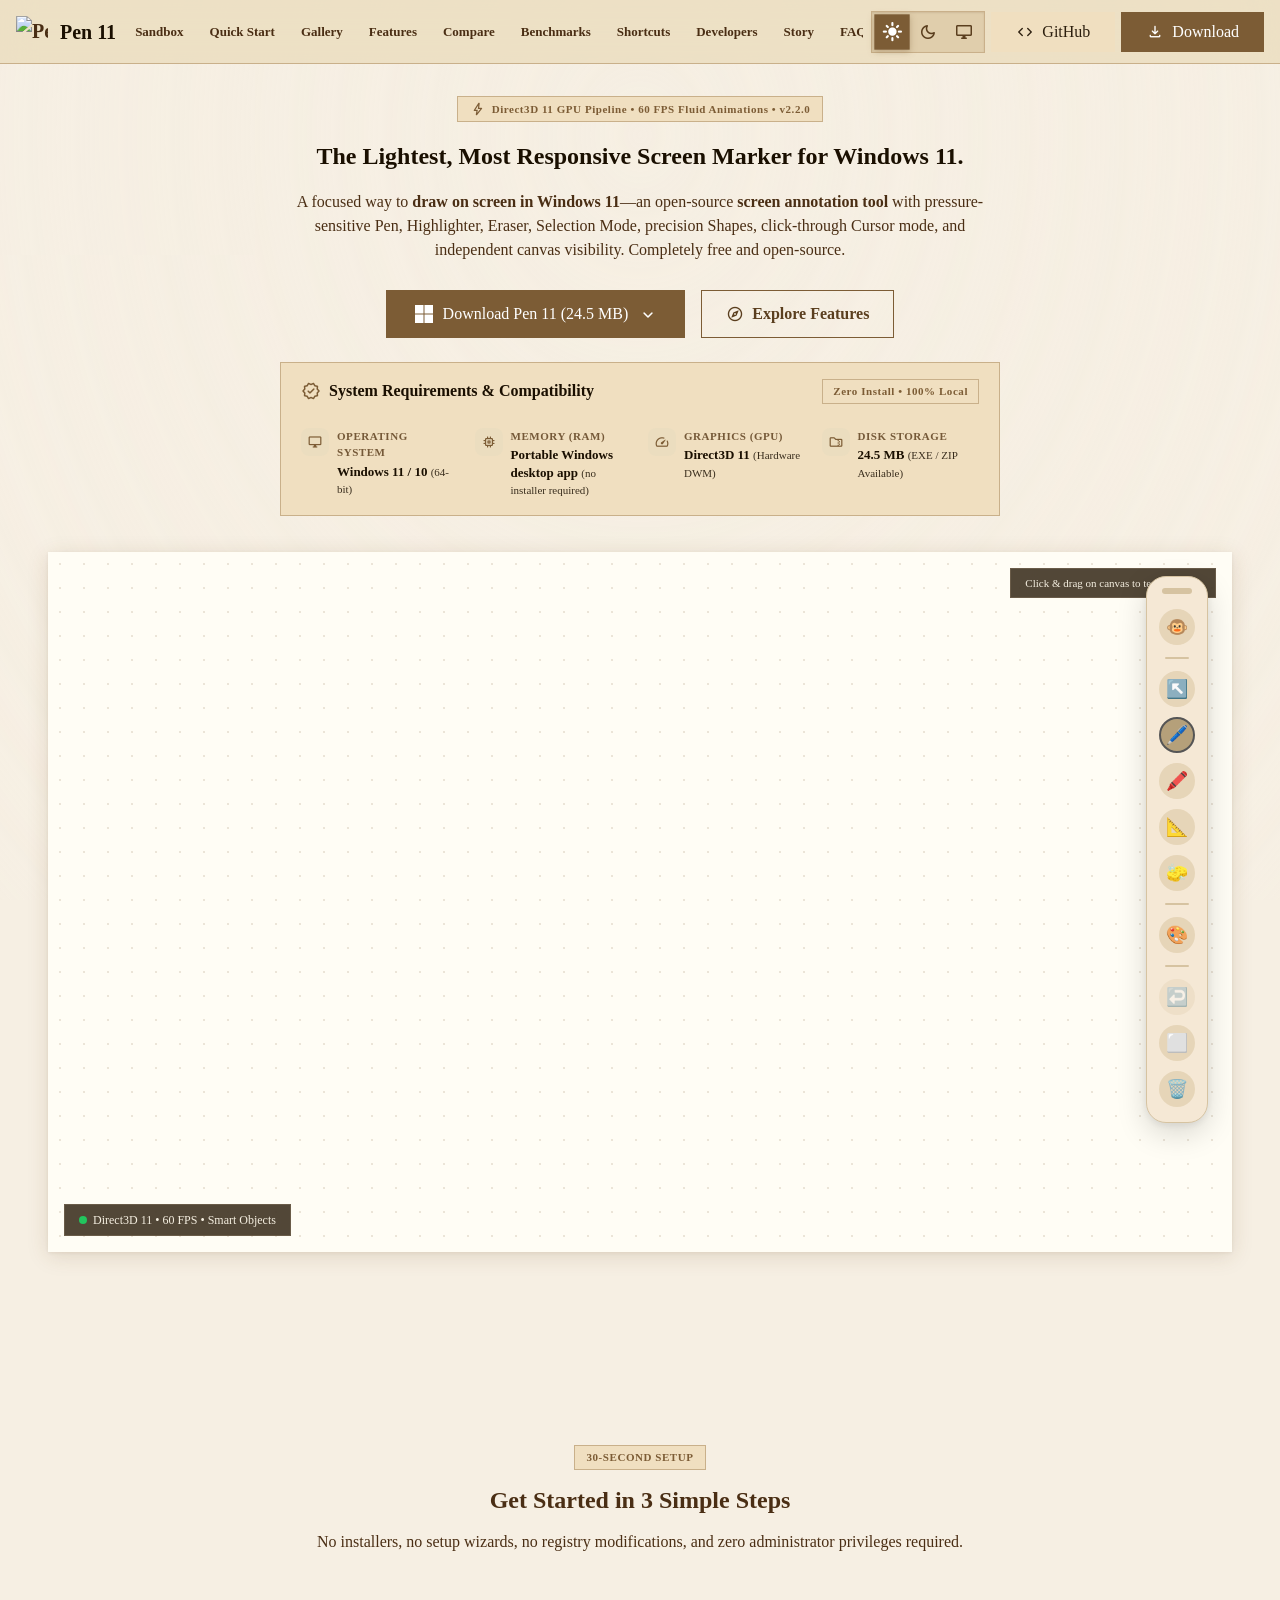
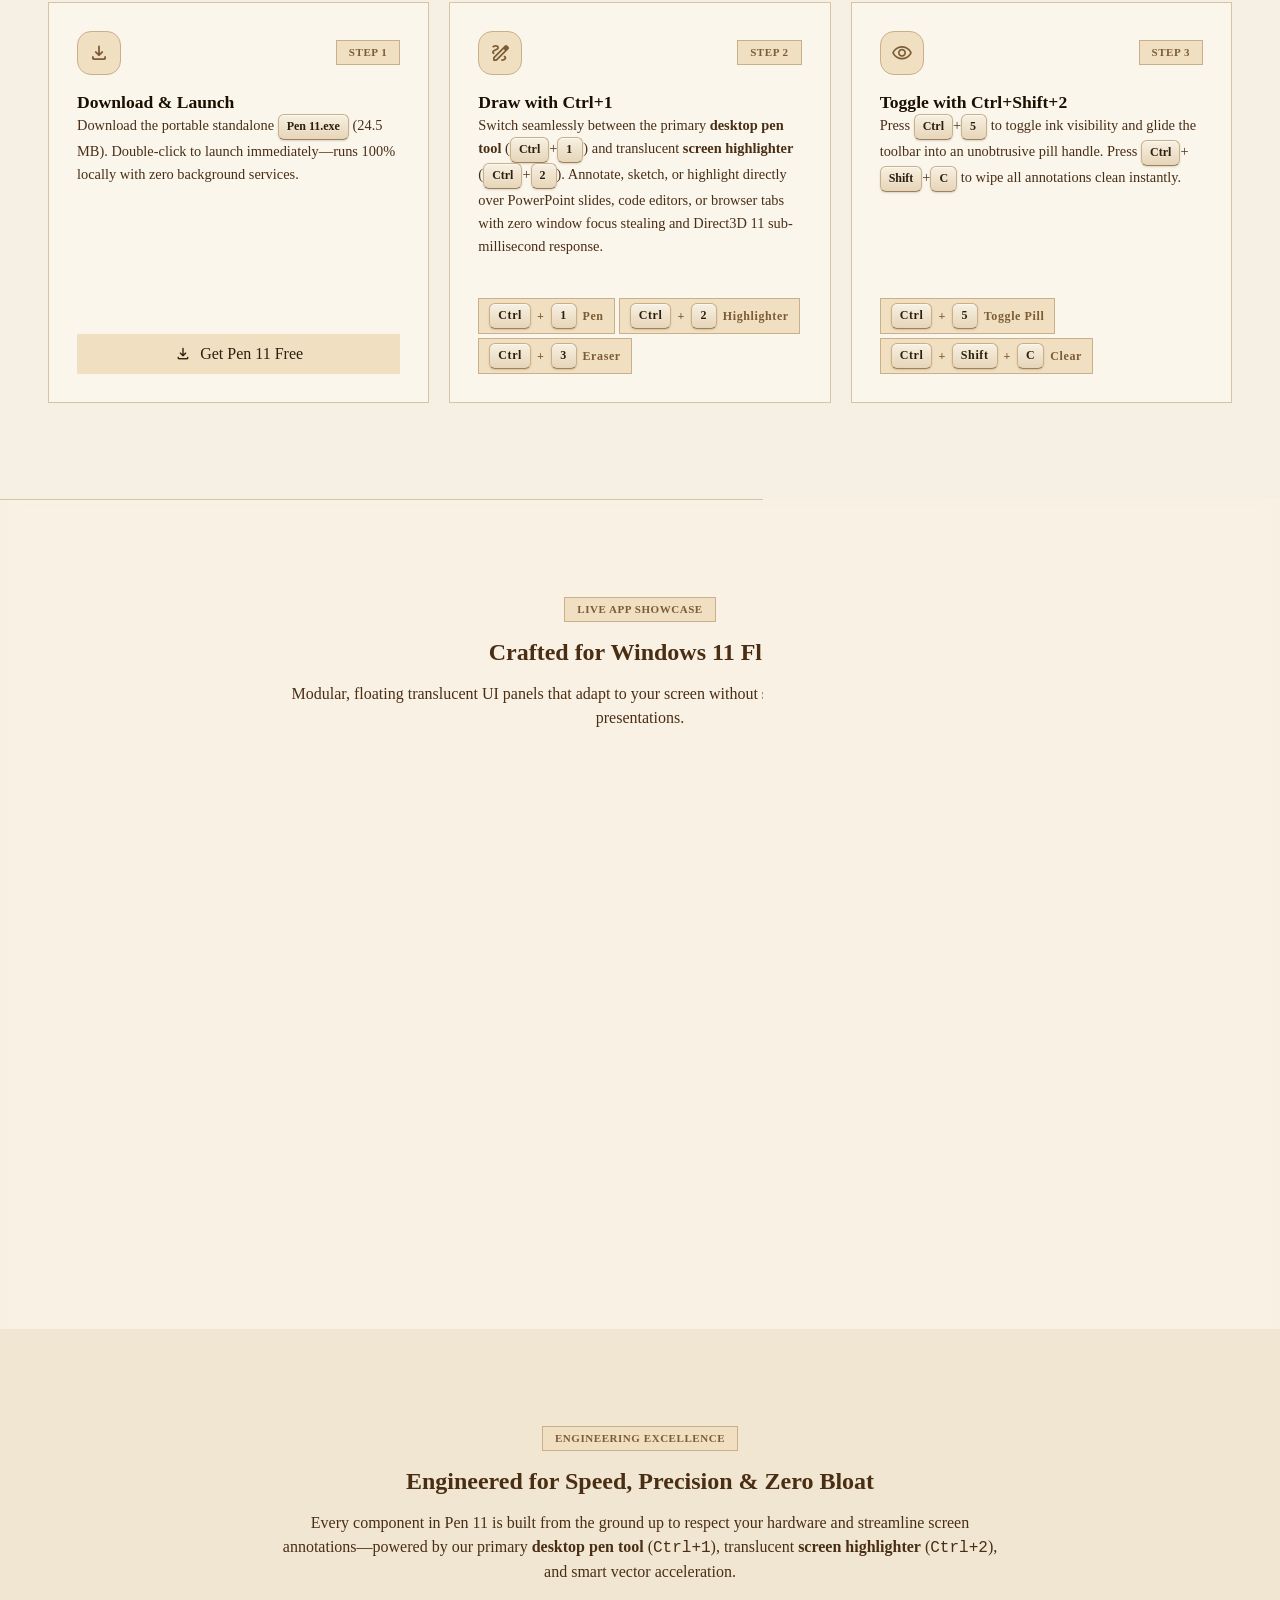
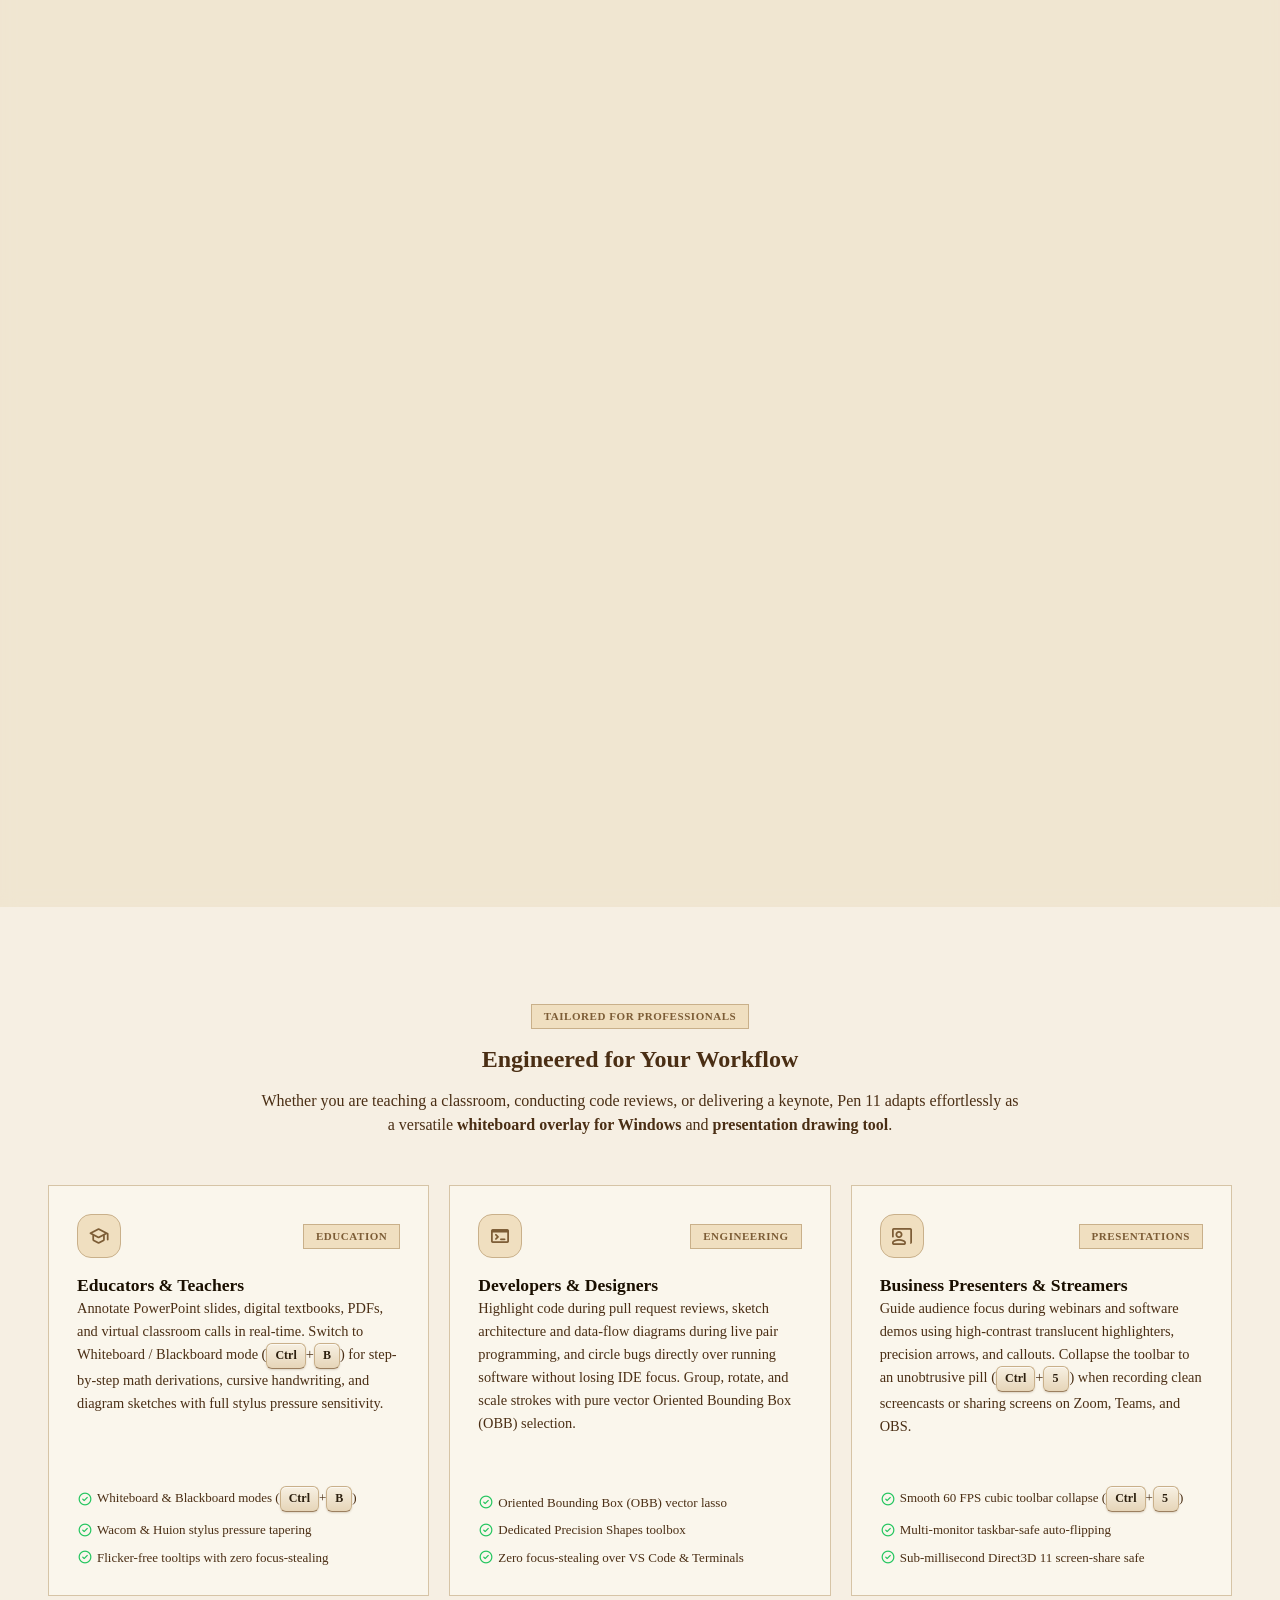
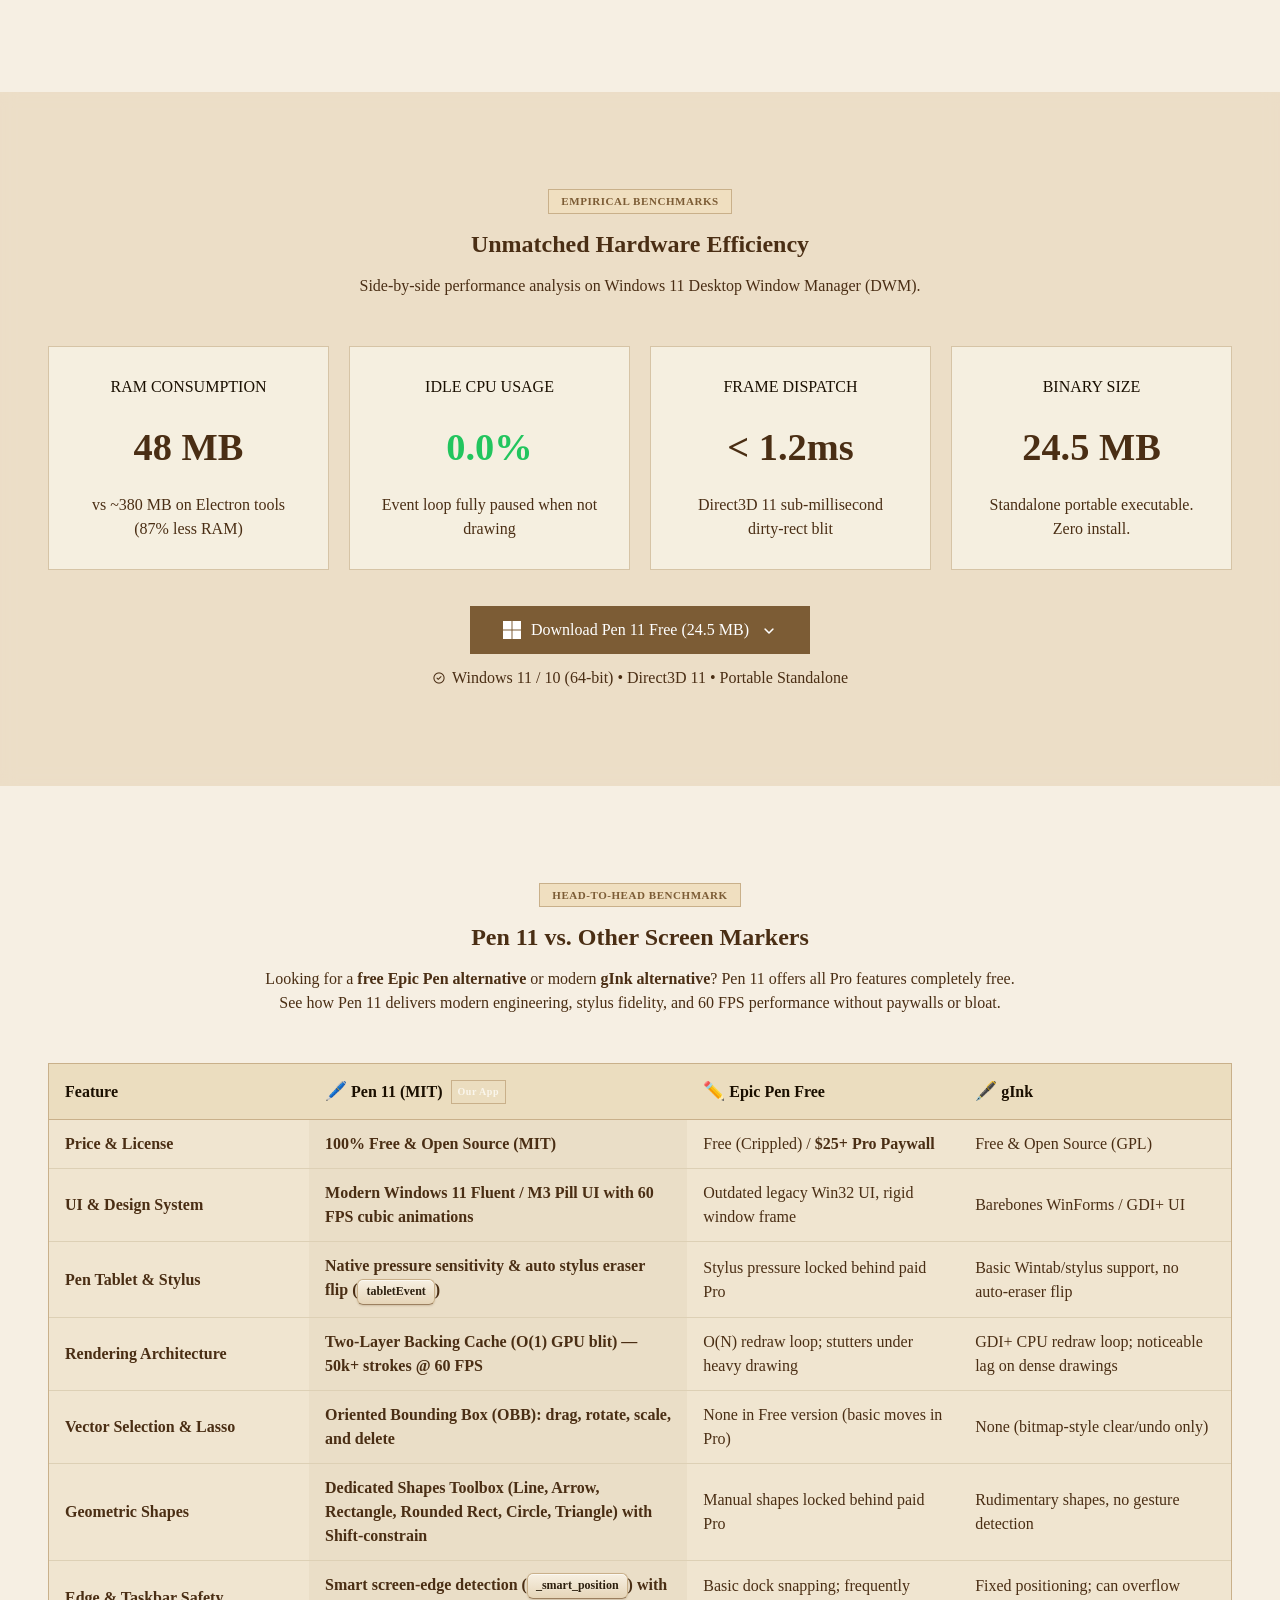
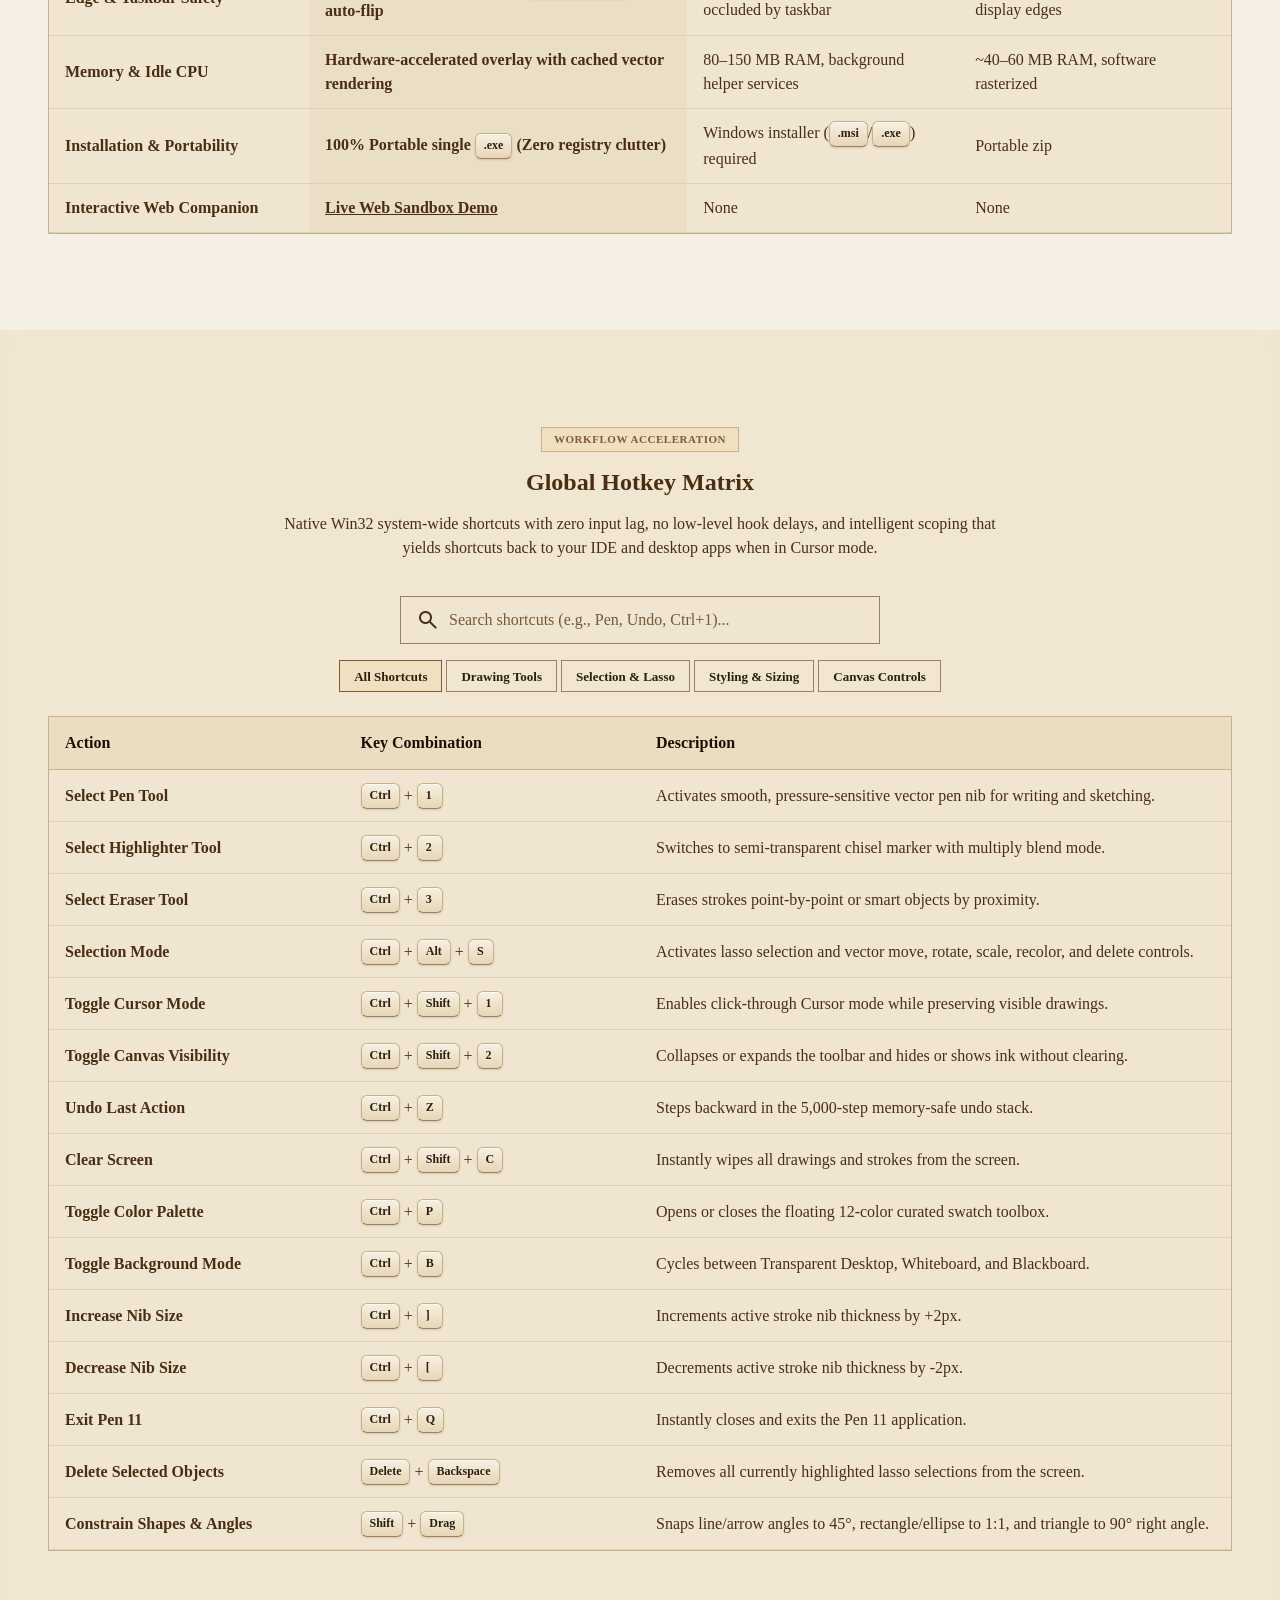
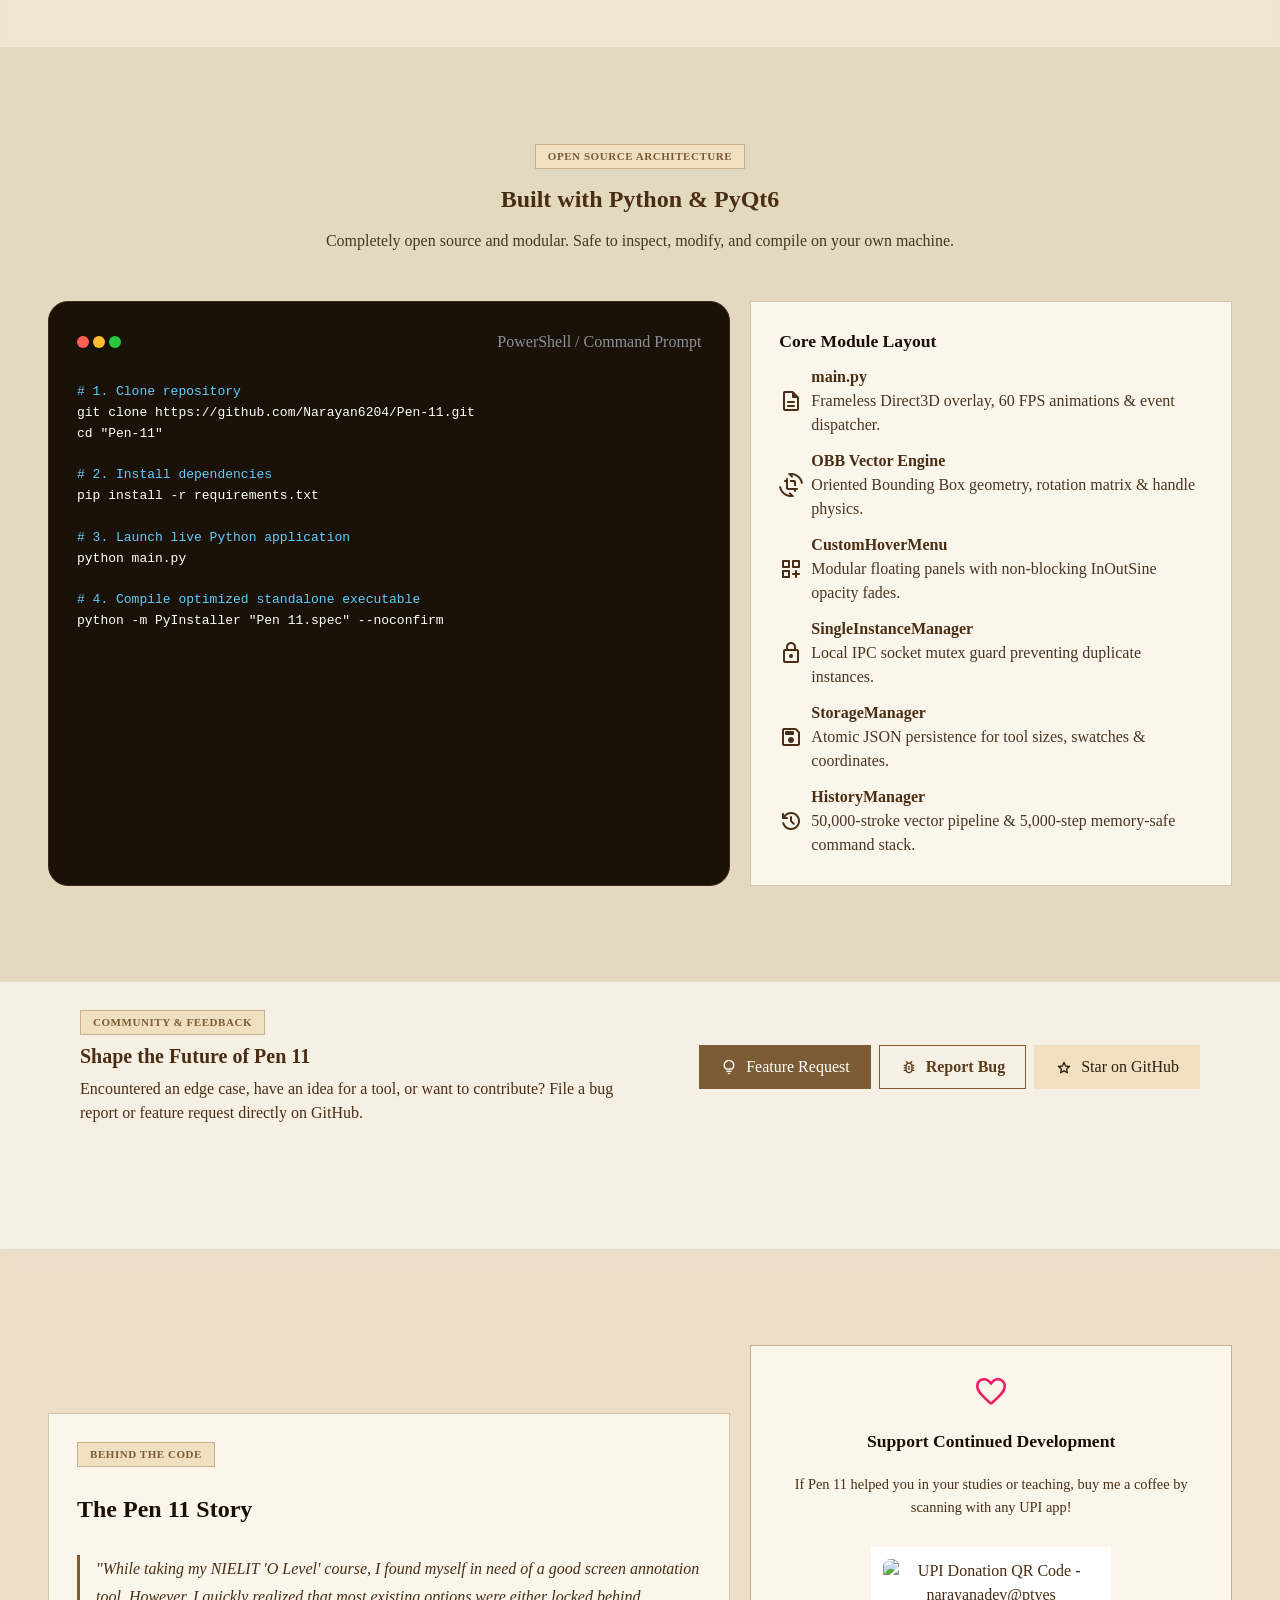
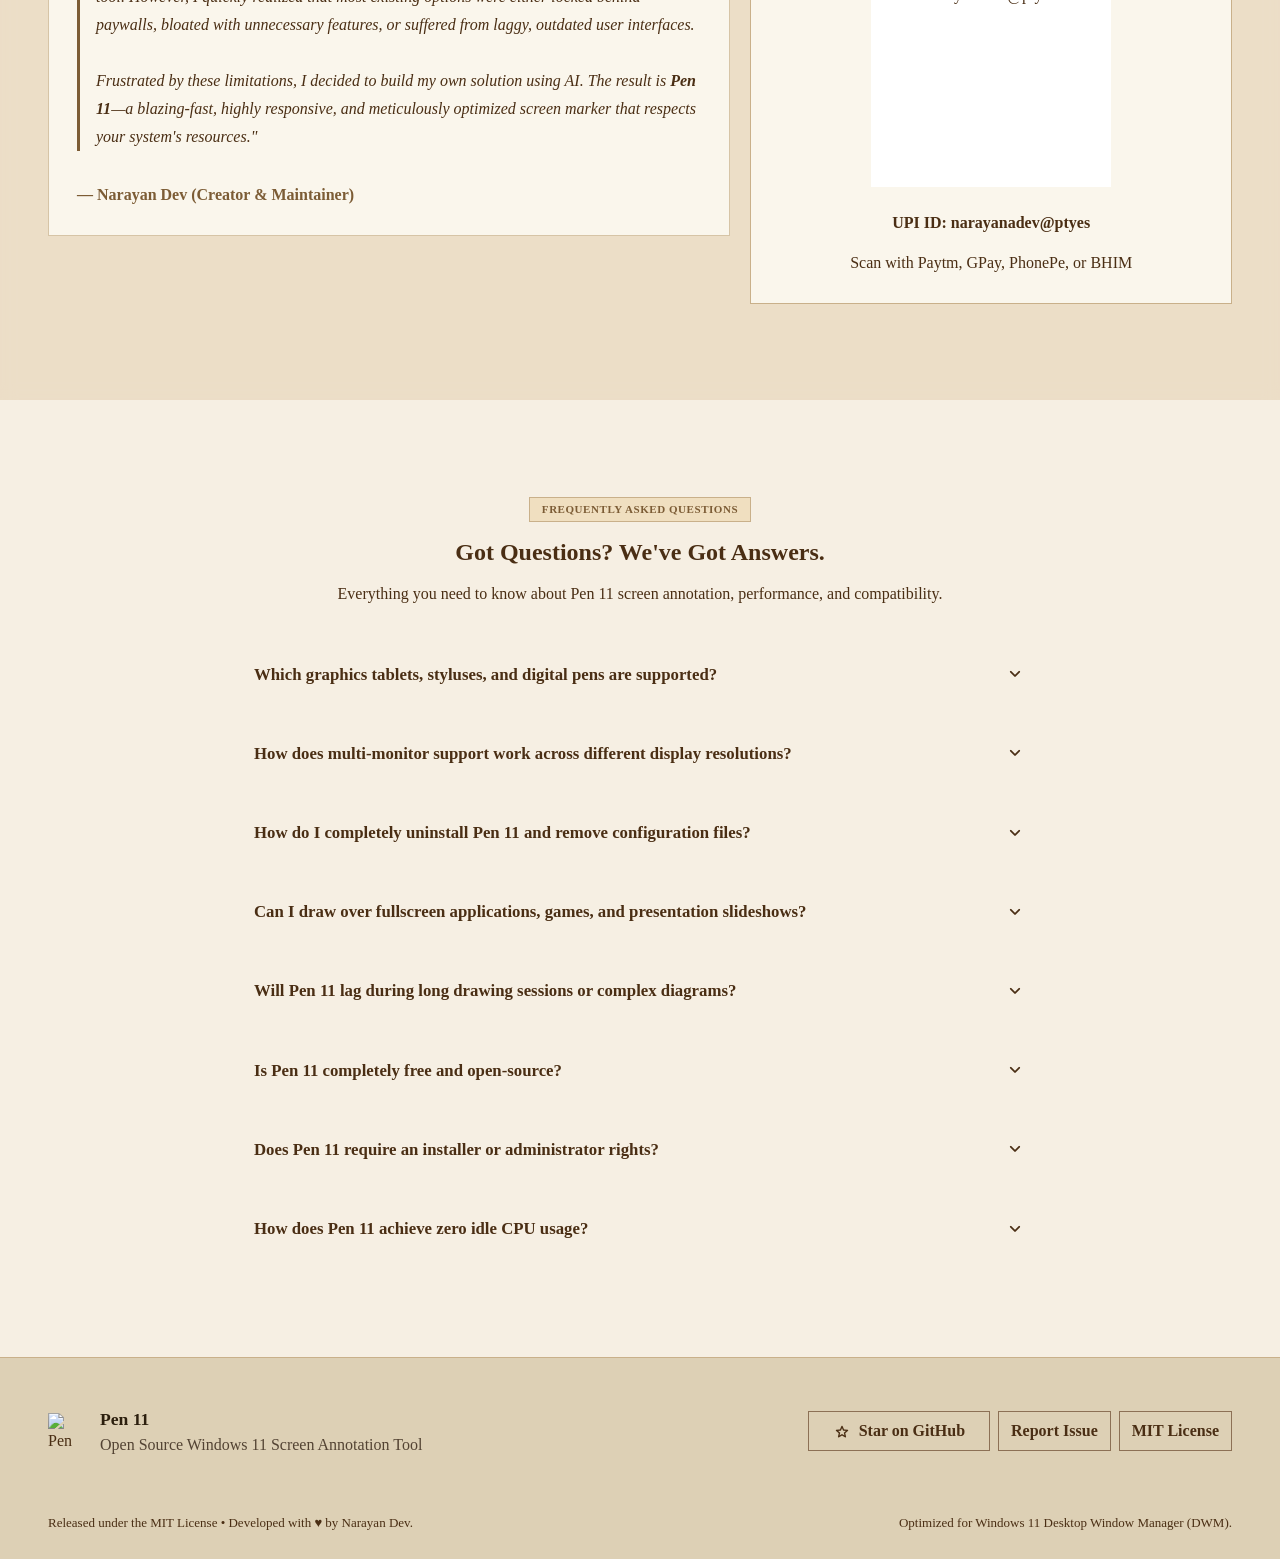
==== commit cf1260ab: "Refresh website feature documentation Co-authored-by: Copilot <223556219+Copilot@users.noreply.githu" ====
--- a/web/index.html
+++ b/web/index.html
@@ -11,7 +11,7 @@
 
   <!-- Primary SEO Metadata -->
   <meta name="title" content="Pen 11 — Free Screen Annotation Tool &amp; Marker for Windows">
-  <meta name="description" content="Download Pen 11: Free, open-source screen annotation tool and desktop marker for Windows 11. Draw on screen during presentations with zero lag &amp; 0% idle CPU.">
+  <meta name="description" content="Download Pen 11, a free open-source Windows screen annotation tool with pressure-sensitive inking, highlighter, eraser, Selection Mode, shapes, click-through Cursor mode, and independent canvas visibility controls.">
   <meta name="keywords" content="screen annotation tool, screen marker, draw on screen windows 11, screen pen tool, desktop drawing tool, presentation marker, digital whiteboard overlay, open source annotation">
   <meta name="author" content="Narayan Dev">
   <meta name="theme-color" content="#0061A4">
@@ -21,7 +21,7 @@
   <meta property="og:url" content="https://pen-11.pages.dev/">
   <meta property="og:site_name" content="Pen 11">
   <meta property="og:title" content="Pen 11 — Free Screen Annotation Tool &amp; Marker for Windows">
-  <meta property="og:description" content="Download Pen 11: Free, open-source screen annotation tool and desktop marker for Windows 11. Draw on screen during presentations with zero lag &amp; 0% idle CPU.">
+  <meta property="og:description" content="Download Pen 11, a free open-source Windows screen annotation tool with pressure-sensitive inking, Selection Mode, shapes, click-through Cursor mode, and independent canvas visibility controls.">
   <meta property="og:image" content="https://pen-11.pages.dev/assets/screenshot.png">
   <meta property="og:image:type" content="image/png">
   <meta property="og:image:width" content="1200">
@@ -33,7 +33,7 @@
   <meta name="twitter:card" content="summary_large_image">
   <meta name="twitter:url" content="https://pen-11.pages.dev/">
   <meta name="twitter:title" content="Pen 11 — Free Screen Annotation Tool &amp; Marker for Windows">
-  <meta name="twitter:description" content="Download Pen 11: Free, open-source screen annotation tool and desktop marker for Windows 11. Draw on screen during presentations with zero lag &amp; 0% idle CPU.">
+  <meta name="twitter:description" content="Download Pen 11, a free open-source Windows screen annotation tool with pressure-sensitive inking, Selection Mode, shapes, click-through Cursor mode, and independent canvas visibility controls.">
   <meta name="twitter:image" content="https://pen-11.pages.dev/assets/screenshot.png">
   <meta name="twitter:image:alt" content="Pen 11 Screen Annotation Tool for Windows 11">
 
@@ -104,11 +104,11 @@
         "operatingSystem": "Windows 10, Windows 11",
         "applicationCategory": "UtilitiesApplication",
         "applicationSubCategory": "Screen Annotation & Presentation Tool",
-        "description": "Ultra-lightweight, Direct3D 11 hardware-accelerated screen annotation and marker tool for Windows 11 with Native Win32 Hotkeys, Smart Vector Objects, 60 FPS animations, and zero idle CPU usage.",
+        "description": "Free open-source Windows screen annotation tool with pressure-sensitive inking, Selection Mode, precision shapes, click-through Cursor mode, bounded tool sizes, and native Win32 hotkeys.",
         "url": "https://pen-11.pages.dev/",
         "downloadUrl": "https://github.com/Narayan6204/Pen-11/releases/latest",
         "softwareVersion": "2.2.0",
-        "fileSize": "22.1MB",
+        "fileSize": "24.5MB",
         "license": "https://opensource.org/licenses/MIT",
         "isAccessibleForFree": true,
         "softwareRequirements": "Direct3D 11, Windows Desktop Window Manager (DWM)",
@@ -125,7 +125,9 @@
           "60 FPS smooth Qt animation engine",
           "Oriented Bounding Box (OBB) vector transformation and lasso",
           "Dedicated Precision Shapes toolbox (Line, Arrow, Rectangle, Rounded Rect, Circle, Triangle)",
-          "Modular floating color palette and high-DPI Windows 11 system tray integration",
+          "Modular floating color palette, temporary size feedback, and high-DPI Windows 11 system tray integration",
+          "Bounded Pen, Highlighter, and Eraser sizes for predictable rendering",
+          "Dedicated Selection Mode for lasso, move, rotate, scale, recolor, and delete",
           "50,000-stroke memory-safe vector pipeline with 5,000-step undo stack",
           "Zero window focus stealing during presentations"
         ],
@@ -290,7 +292,7 @@
             </h1>
 
             <p class="m3-body-large" style="max-width: 720px; margin-bottom: 28px;">
-              The fastest way to <strong>draw on screen in Windows 11</strong>—an open-source <strong>screen drawing tool</strong> with zero input lag. Hardware-accelerated Direct3D 11 inking, 60 FPS fluid animation engine, Smart Vector Objects with OBB rotation, persistent settings storage, and near 0% idle CPU usage. Completely free and open-source.
+              A focused way to <strong>draw on screen in Windows 11</strong>—an open-source <strong>screen annotation tool</strong> with pressure-sensitive Pen, Highlighter, Eraser, Selection Mode, precision Shapes, click-through Cursor mode, and independent canvas visibility. Completely free and open-source.
             </p>
 
             <div class="m3-flex-row m3-gap-md" style="flex-wrap: wrap; justify-content: center;">
@@ -298,7 +300,7 @@
                 <svg width="18" height="18" viewBox="0 0 88 88" fill="currentColor" aria-hidden="true" style="flex-shrink: 0;">
                   <path d="M0 0h41.6v41.6H0V0zm46.4 0H88v41.6H46.4V0zM0 46.4h41.6V88H0V46.4zm46.4 0H88V88H46.4V46.4z"/>
                 </svg>
-                <span>Download Pen 11 (<span data-gh-size>22.1 MB</span>)</span>
+                <span>Download Pen 11 (<span data-gh-size>24.5 MB</span>)</span>
                 <span class="material-symbols-rounded" style="font-size: 20px;">expand_more</span>
               </button>
               <a href="#features" class="m3-btn m3-btn-outlined" style="height: 48px; padding: 0 24px; font-size: 1rem;">
@@ -330,7 +332,7 @@
                   <span class="material-symbols-rounded sys-req-icon">memory</span>
                   <div class="sys-req-text">
                     <span class="sys-req-label">Memory (RAM)</span>
-                    <span class="sys-req-val">50 MB Minimum <span style="font-size: 11px; font-weight: normal; opacity: 0.85;">(&lt;0.1% usage)</span></span>
+                    <span class="sys-req-val">Portable Windows desktop app <span style="font-size: 11px; font-weight: normal; opacity: 0.85;">(no installer required)</span></span>
                   </div>
                 </div>
 
@@ -346,7 +348,7 @@
                   <span class="material-symbols-rounded sys-req-icon">folder_zip</span>
                   <div class="sys-req-text">
                     <span class="sys-req-label">Disk Storage</span>
-                    <span class="sys-req-val"><span data-gh-size>22.1 MB</span> <span style="font-size: 11px; font-weight: normal; opacity: 0.85;">(EXE / ZIP Available)</span></span>
+                    <span class="sys-req-val"><span data-gh-size>24.5 MB</span> <span style="font-size: 11px; font-weight: normal; opacity: 0.85;">(EXE / ZIP Available)</span></span>
                   </div>
                 </div>
               </div>
@@ -388,7 +390,7 @@
               <div class="toolbar-divider toolbar-collapsible"></div>
 
               <!-- 3. Select / Transform Tool (↖️) -->
-              <button class="toolbar-tool-btn toolbar-collapsible" data-tool="select" title="Select / Transform (Ctrl+4)" aria-label="Selection tool">
+              <button class="toolbar-tool-btn toolbar-collapsible" data-tool="select" title="Selection Mode (Ctrl+Alt+S)" aria-label="Selection Mode">
                 <span>↖️</span>
               </button>
 
@@ -539,7 +541,7 @@
                 </div>
                 <h3 class="bento-card-title">Download &amp; Launch</h3>
                 <p class="bento-card-description" style="margin-bottom: 16px;">
-                  Download the portable standalone <code class="m3-kbd">Pen 11.exe</code> (<span data-gh-size>22.1 MB</span>). Double-click to launch immediately—runs 100% locally with zero background services.
+                  Download the portable standalone <code class="m3-kbd">Pen 11.exe</code> (<span data-gh-size>24.5 MB</span>). Double-click to launch immediately—runs 100% locally with zero background services.
                 </p>
               </div>
               <div style="margin-top: 12px;">
@@ -580,7 +582,7 @@
                   </div>
                   <span class="m3-badge-pill" style="font-weight: 700;">STEP 3</span>
                 </div>
-                <h3 class="bento-card-title">Toggle with Ctrl+5</h3>
+                <h3 class="bento-card-title">Toggle with Ctrl+Shift+2</h3>
                 <p class="bento-card-description" style="margin-bottom: 16px;">
                   Press <kbd>Ctrl</kbd>+<kbd>5</kbd> to toggle ink visibility and glide the toolbar into an unobtrusive pill handle. Press <kbd>Ctrl</kbd>+<kbd>Shift</kbd>+<kbd>C</kbd> to wipe all annotations clean instantly.
                 </p>
@@ -622,7 +624,7 @@
                 <div class="m3-badge-pill" style="align-self: flex-start; font-size: 11px;">12-Color Palette</div>
                 <h3 class="m3-title-medium">Palette & Precision Sizer</h3>
                 <p class="m3-body-medium">
-                  12 high-contrast curated swatches with instant stroke-width adjustments, non-blocking opacity fades, and auto-persistence to disk.
+                  12 high-contrast curated swatches with bounded tool sizes, one-pixel keyboard adjustment, temporary size feedback, and session-only palette docking.
                 </p>
               </div>
             </article>
@@ -650,7 +652,7 @@
                 <div class="m3-badge-pill" style="align-self: flex-start; font-size: 11px;">State Machine Flyout</div>
                 <h3 class="m3-title-medium">Monkey Mode & Minimal Pill</h3>
                 <p class="m3-body-medium">
-                  Instantly switch between Active Ink (🐵), Cursor Pass-Through (🐒), and smooth 240ms cubic-bezier minimal pill collapse (🙈).
+                  Toggle Active Ink and click-through Cursor mode with <code>Ctrl+Shift+1</code>, or independently hide the canvas with <code>Ctrl+Shift+2</code>.
                 </p>
               </div>
             </article>
@@ -710,7 +712,7 @@
               </div>
               <h3 class="bento-card-title">Independent Floating Panels</h3>
               <p class="bento-card-description">
-                Color Palette, Shapes Menu, and Cursor Toolbars function as modular floating panels. Attached panels glide seamlessly during drag, and remember customized screen coordinates independently.
+                Color Palette, Shapes Menu, and Cursor Toolbars function as modular floating panels. Toolbar and Shapes positions persist, while the Color Palette docks beside the toolbar on each reopen.
               </p>
             </article>
 
@@ -752,7 +754,7 @@
               </div>
               <h3 class="bento-card-title">Persistent State & IPC Guard</h3>
               <p class="bento-card-description">
-                StorageManager auto-saves custom tool sizes, active swatches, and coordinates to disk. Local IPC socket locks ensure a single instance runs with zero hotkey conflicts.
+                Settings persist tool sizes, colors, shapes, and toolbar placement. The color palette docks beside the toolbar on each reopen, while local IPC socket locks ensure a single instance.
               </p>
             </article>
 
@@ -929,7 +931,7 @@
 
             <div class="bento-card bento-col-3">
               <span class="m3-title-small" style="">BINARY SIZE</span>
-              <div class="m3-display-small" style="color: var(--md-sys-color-primary); margin: 8px 0 4px;" data-gh-size>22.1 MB</div>
+              <div class="m3-display-small" style="color: var(--md-sys-color-primary); margin: 8px 0 4px;" data-gh-size>24.5 MB</div>
               <p class="m3-body-small" style="">Standalone portable executable. Zero install.</p>
             </div>
 
@@ -941,12 +943,12 @@
               <svg width="18" height="18" viewBox="0 0 88 88" fill="currentColor" aria-hidden="true" style="flex-shrink: 0;">
                 <path d="M0 0h41.6v41.6H0V0zm46.4 0H88v41.6H46.4V0zM0 46.4h41.6V88H0V46.4zm46.4 0H88V88H46.4V46.4z"/>
               </svg>
-              <span>Download Pen 11 Free (<span data-gh-size>22.1 MB</span>)</span>
+              <span>Download Pen 11 Free (<span data-gh-size>24.5 MB</span>)</span>
               <span class="material-symbols-rounded" style="font-size: 20px;">expand_more</span>
             </button>
             <span class="m3-label-small" style="margin-top: 12px; color: var(--md-sys-color-on-surface-variant); display: inline-flex; align-items: center; gap: 6px;">
               <span class="material-symbols-rounded" style="font-size: 14px; color: var(--md-sys-color-primary);">check_circle</span>
-              <span>Windows 11 / 10 (64-bit) • Min 50 MB RAM • Direct3D 11 • Portable Standalone</span>
+              <span>Windows 11 / 10 (64-bit) • Direct3D 11 • Portable Standalone</span>
             </span>
           </div>
 
@@ -1038,7 +1040,7 @@
                 </tr>
                 <tr>
                   <td><strong>Memory &amp; Idle CPU</strong></td>
-                  <td style="background-color: rgba(124, 92, 53, 0.05); font-weight: 600;">&lt; 50 MB RAM, 0.0% idle CPU (Direct3D 11 hardware DWM)</td>
+                  <td style="background-color: rgba(124, 92, 53, 0.05); font-weight: 600;">Hardware-accelerated overlay with cached vector rendering</td>
                   <td>80–150 MB RAM, background helper services</td>
                   <td>~40–60 MB RAM, software rasterized</td>
                 </tr>
@@ -1124,14 +1126,19 @@
                   <td class="shortcut-desc">Erases strokes point-by-point or smart objects by proximity.</td>
                 </tr>
                 <tr>
-                  <td class="shortcut-action">Select / Cursor Mode</td>
-                  <td class="shortcut-keys"><div class="m3-kbd-group"><kbd>Ctrl</kbd> + <kbd>4</kbd></div></td>
-                  <td class="shortcut-desc">Enables cursor click-through mode, lasso circle-to-select, and OBB transformation.</td>
+                  <td class="shortcut-action">Selection Mode</td>
+                  <td class="shortcut-keys"><div class="m3-kbd-group"><kbd>Ctrl</kbd> + <kbd>Alt</kbd> + <kbd>S</kbd></div></td>
+                  <td class="shortcut-desc">Activates lasso selection and vector move, rotate, scale, recolor, and delete controls.</td>
+                </tr>
+                <tr>
+                  <td class="shortcut-action">Toggle Cursor Mode</td>
+                  <td class="shortcut-keys"><div class="m3-kbd-group"><kbd>Ctrl</kbd> + <kbd>Shift</kbd> + <kbd>1</kbd></div></td>
+                  <td class="shortcut-desc">Enables click-through Cursor mode while preserving visible drawings.</td>
                 </tr>
                 <tr>
                   <td class="shortcut-action">Toggle Canvas Visibility</td>
-                  <td class="shortcut-keys"><div class="m3-kbd-group"><kbd>Ctrl</kbd> + <kbd>5</kbd></div></td>
-                  <td class="shortcut-desc">Collapses toolbar to minimal pill (🙈) and temporarily hides ink without clearing.</td>
+                  <td class="shortcut-keys"><div class="m3-kbd-group"><kbd>Ctrl</kbd> + <kbd>Shift</kbd> + <kbd>2</kbd></div></td>
+                  <td class="shortcut-desc">Collapses or expands the toolbar and hides or shows ink without clearing.</td>
                 </tr>
                 <tr>
                   <td class="shortcut-action">Undo Last Action</td>
@@ -1580,7 +1587,7 @@
           </div>
         </div>
         <div style="text-align: right;">
-          <span class="m3-label-small" style="font-weight: 700; color: var(--md-sys-color-primary);" data-gh-size>22.1 MB</span>
+          <span class="m3-label-small" style="font-weight: 700; color: var(--md-sys-color-primary);" data-gh-size>24.5 MB</span>
           <span class="material-symbols-rounded" style="display: block; font-size: 18px; color: var(--md-sys-color-primary); margin-top: 2px;">download</span>
         </div>
       </a>
@@ -1607,7 +1614,7 @@
           </div>
         </div>
         <div style="text-align: right;">
-          <span class="m3-label-small" style="font-weight: 700; color: #0F9D58;" data-gh-size>22.1 MB</span>
+          <span class="m3-label-small" style="font-weight: 700; color: #0F9D58;" data-gh-size>24.5 MB</span>
           <span class="material-symbols-rounded" style="display: block; font-size: 18px; color: #0F9D58; margin-top: 2px;">bolt</span>
         </div>
       </a>
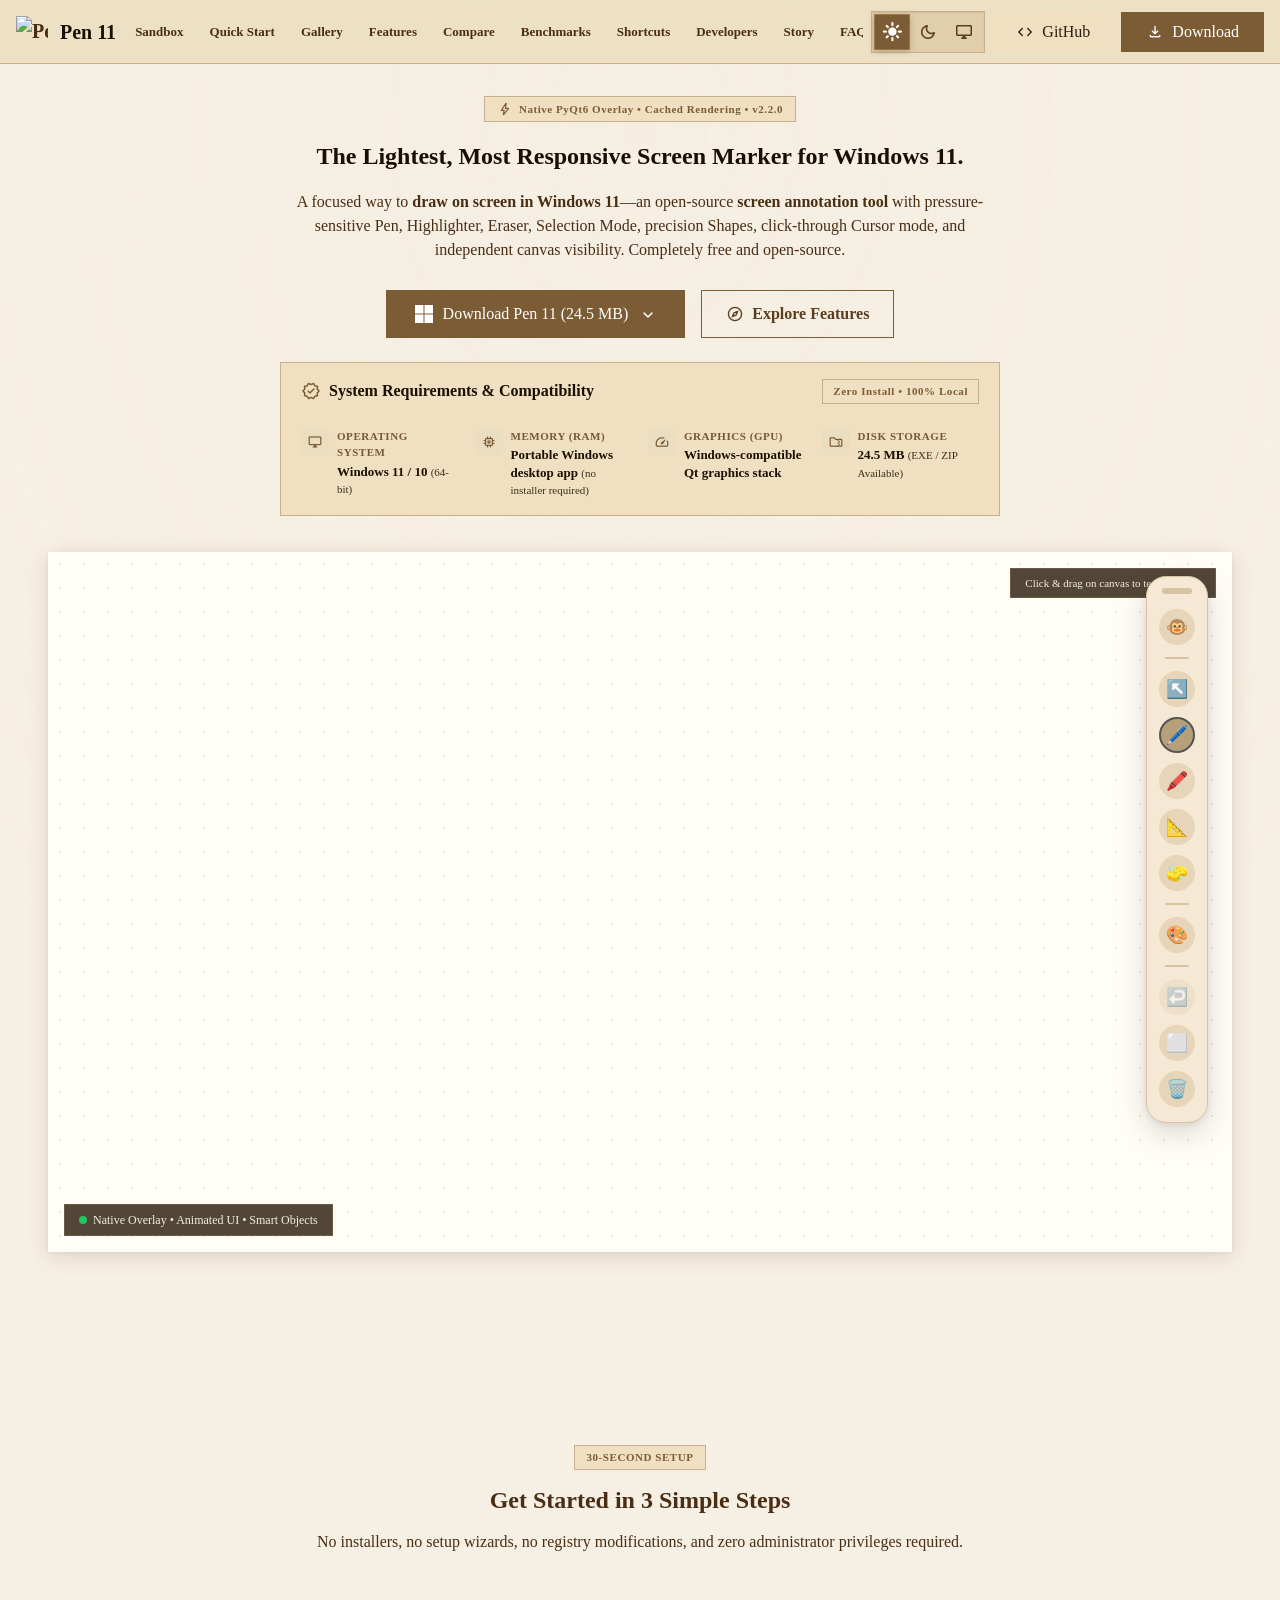
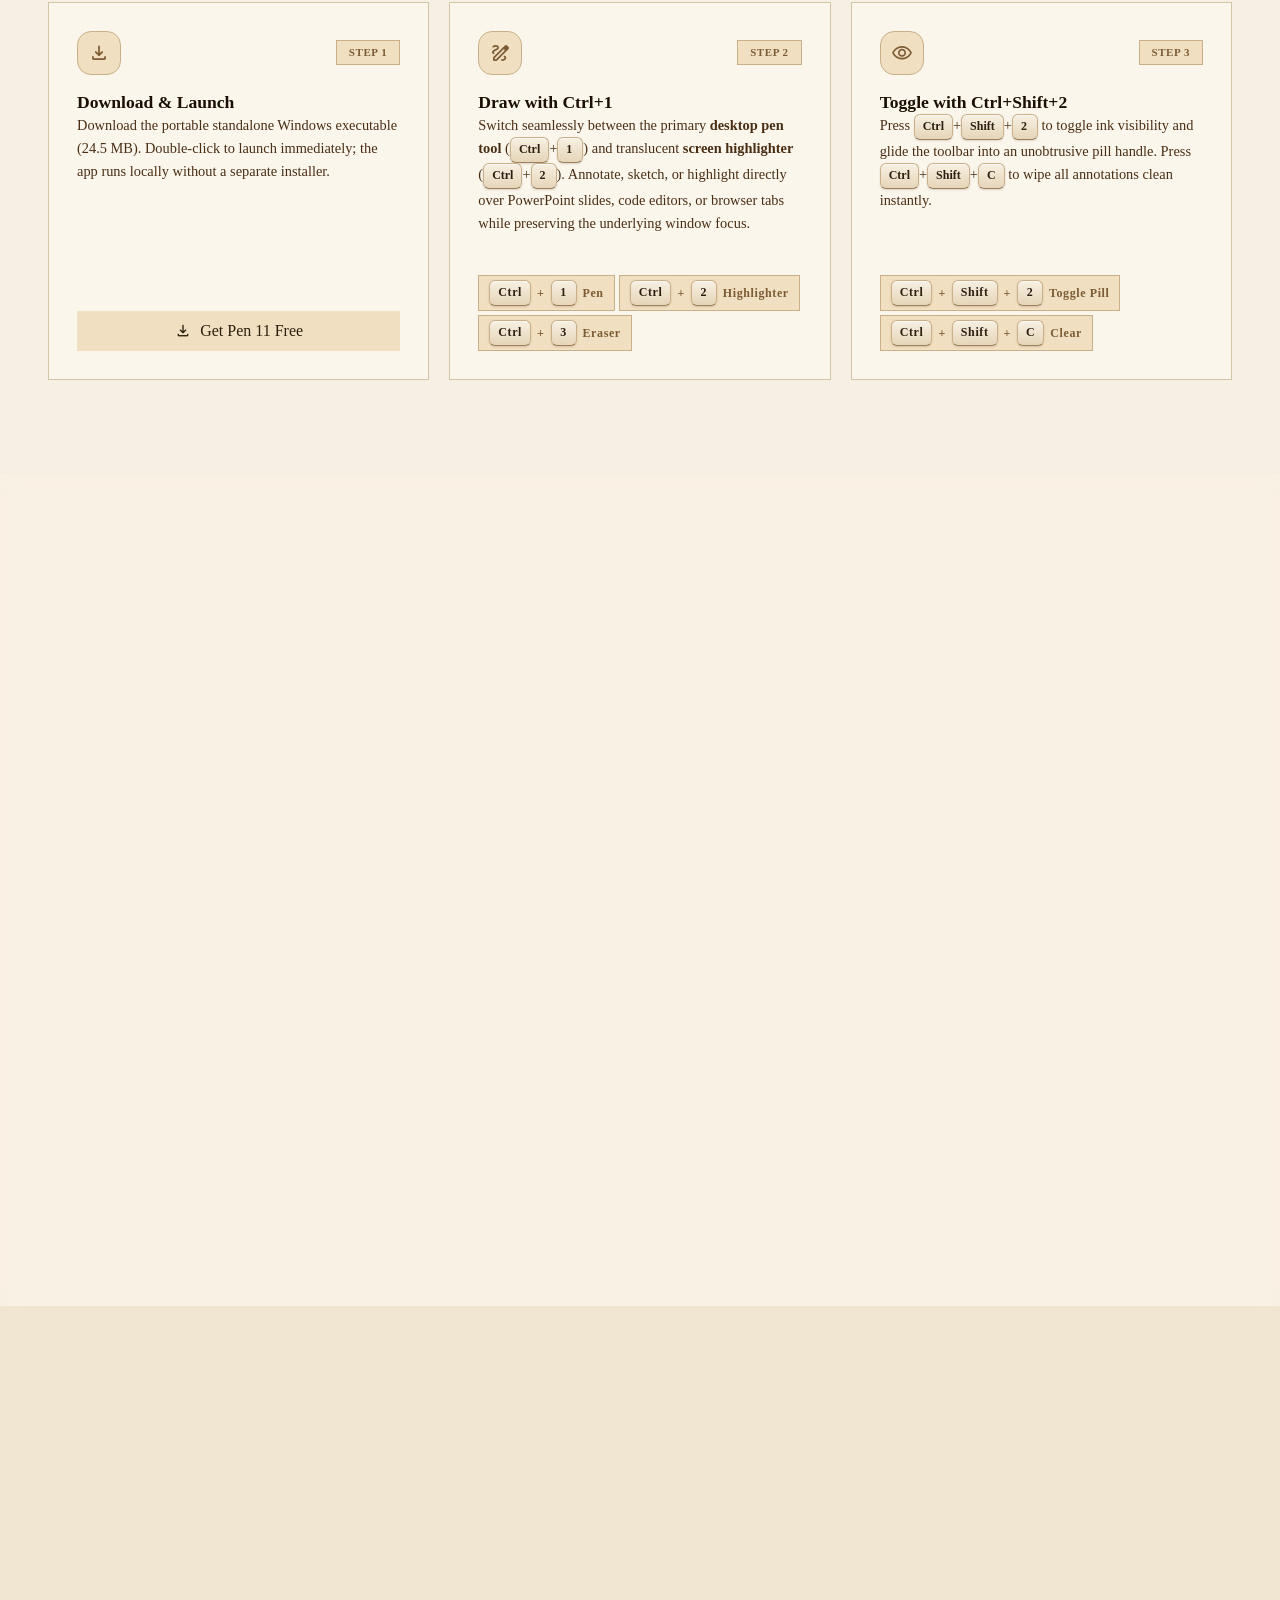
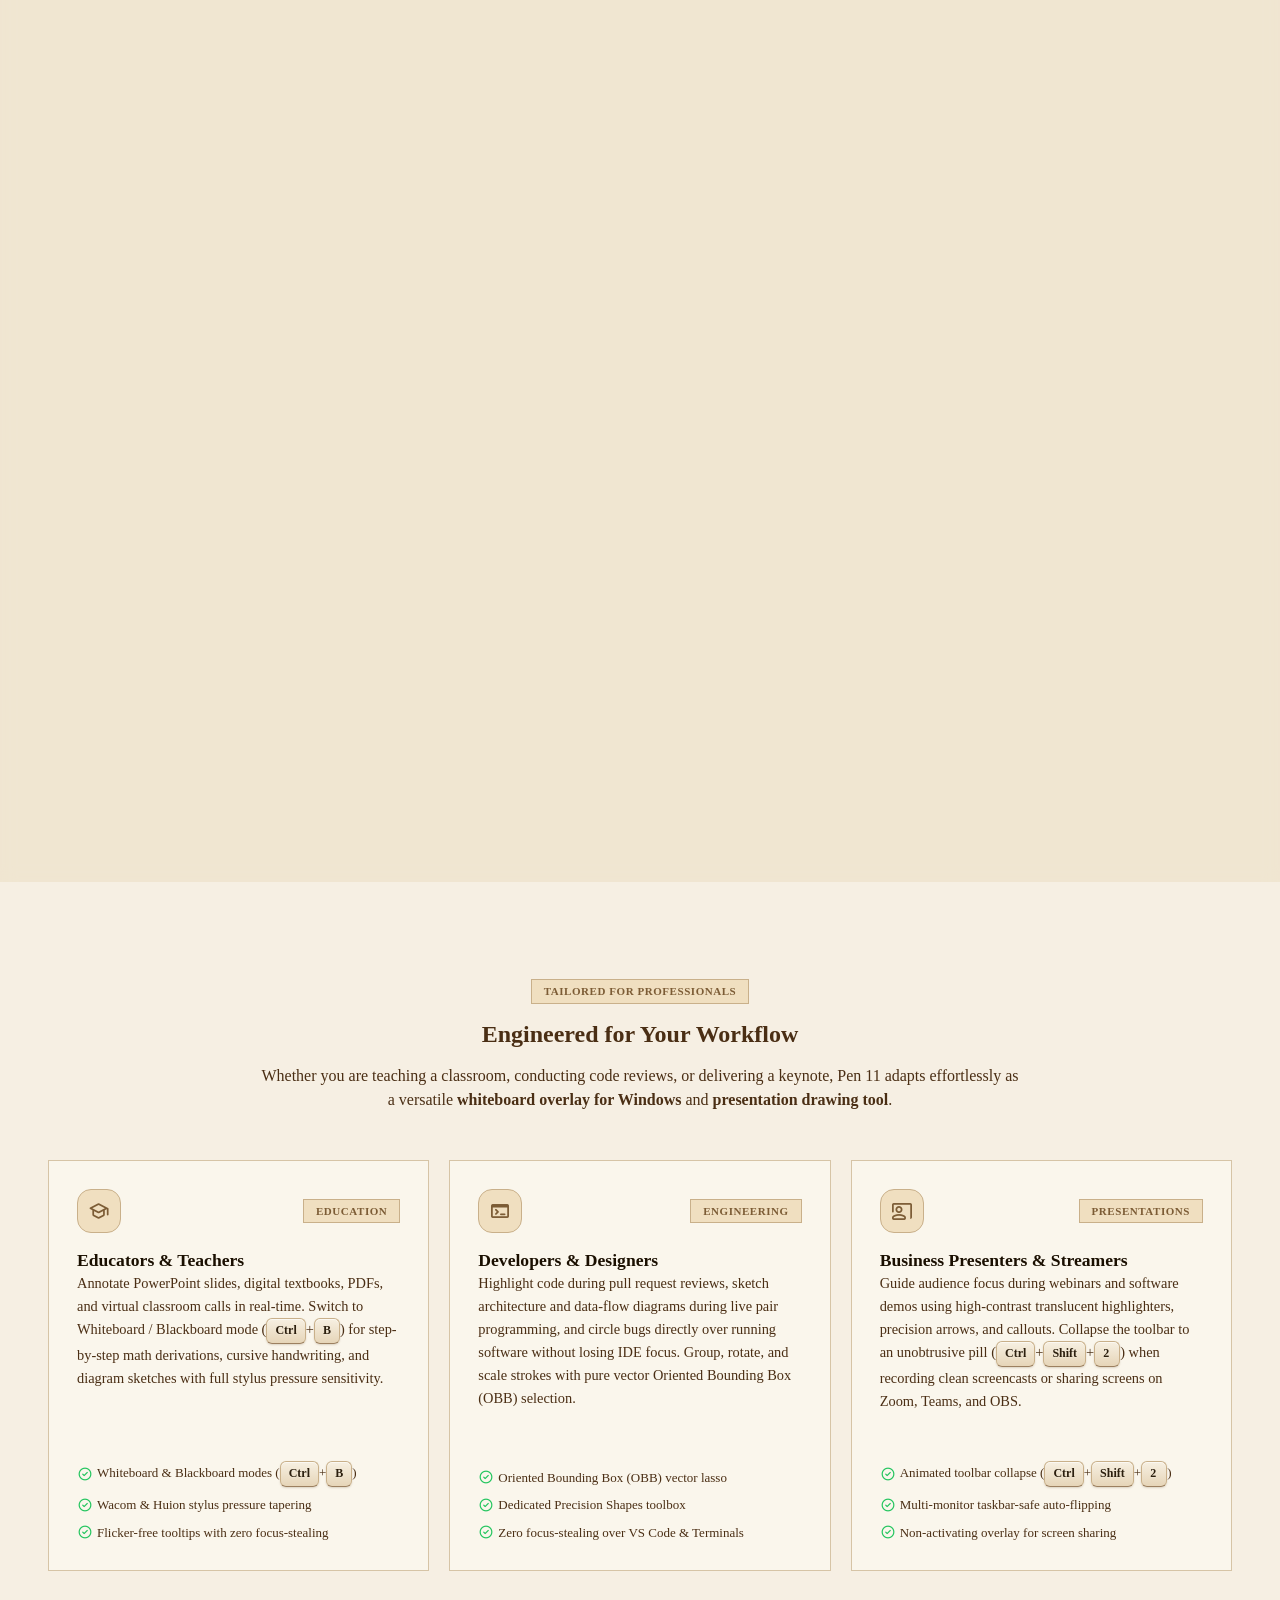
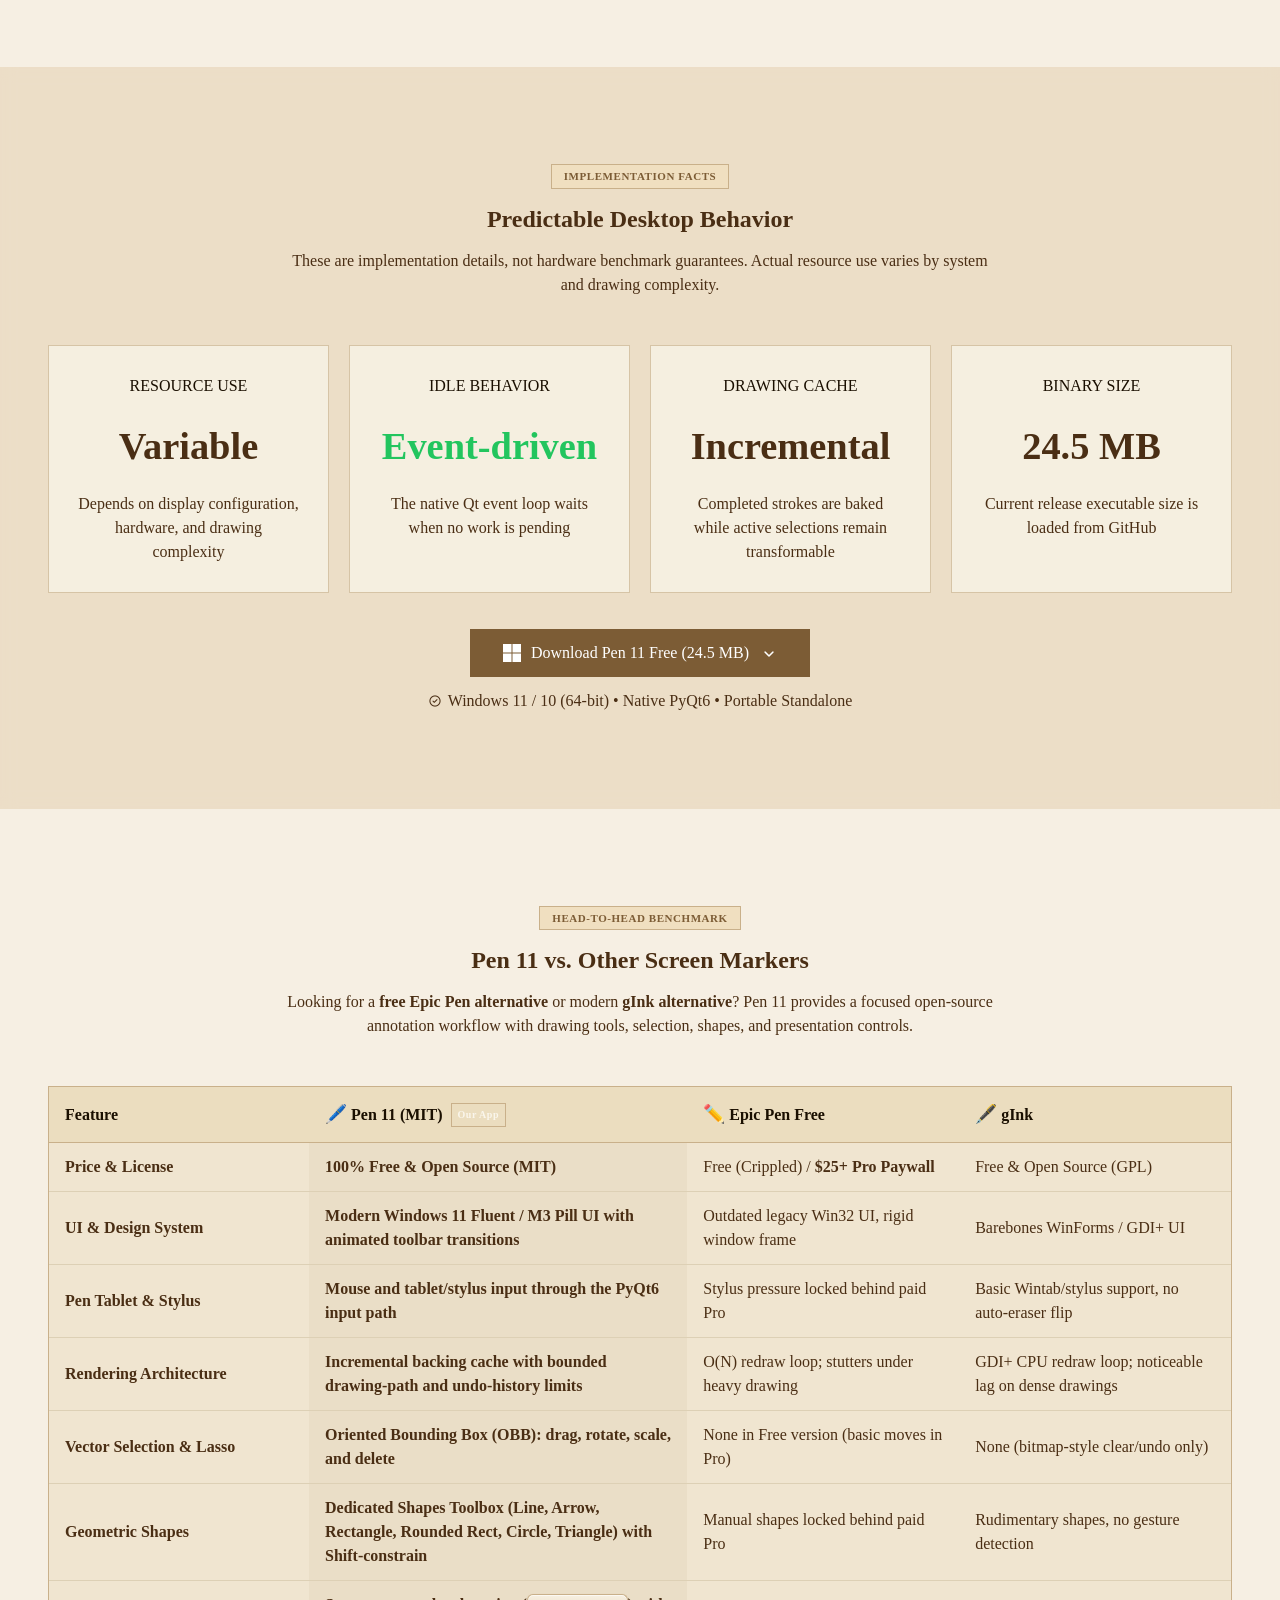
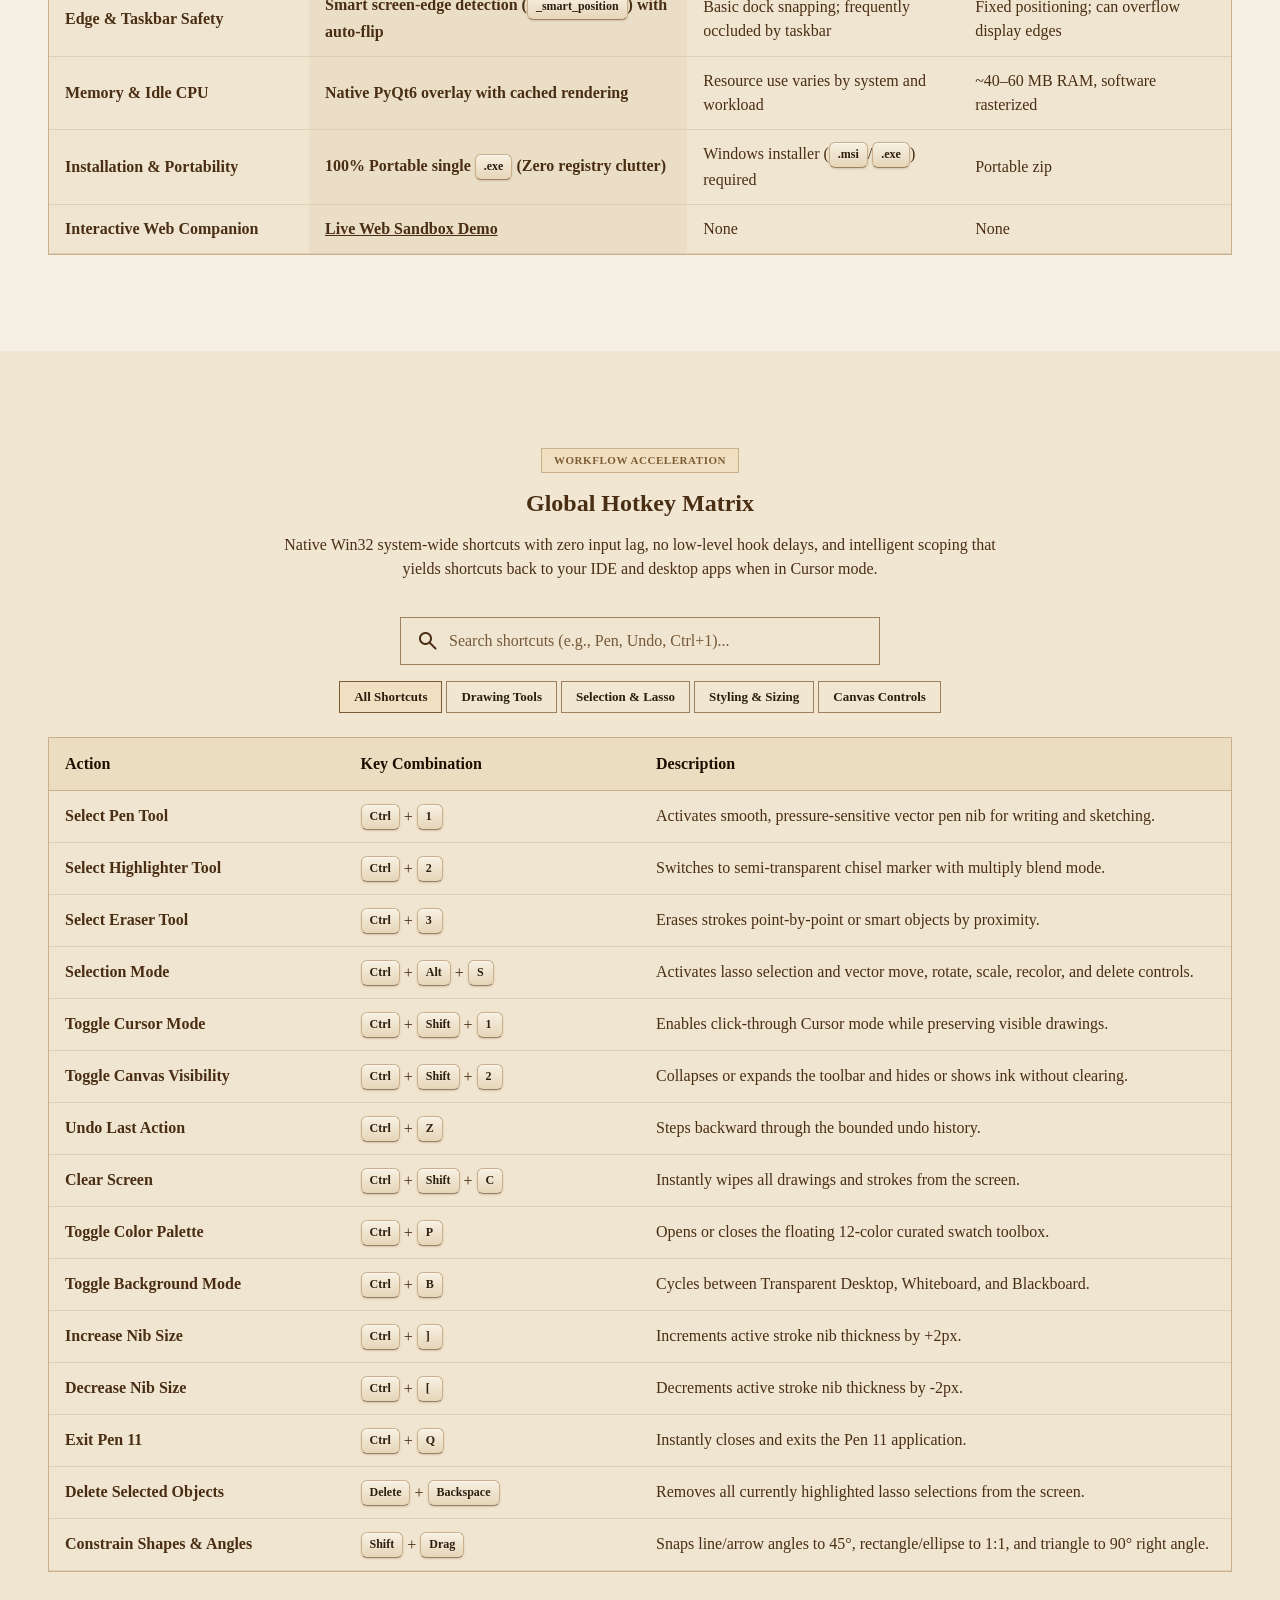
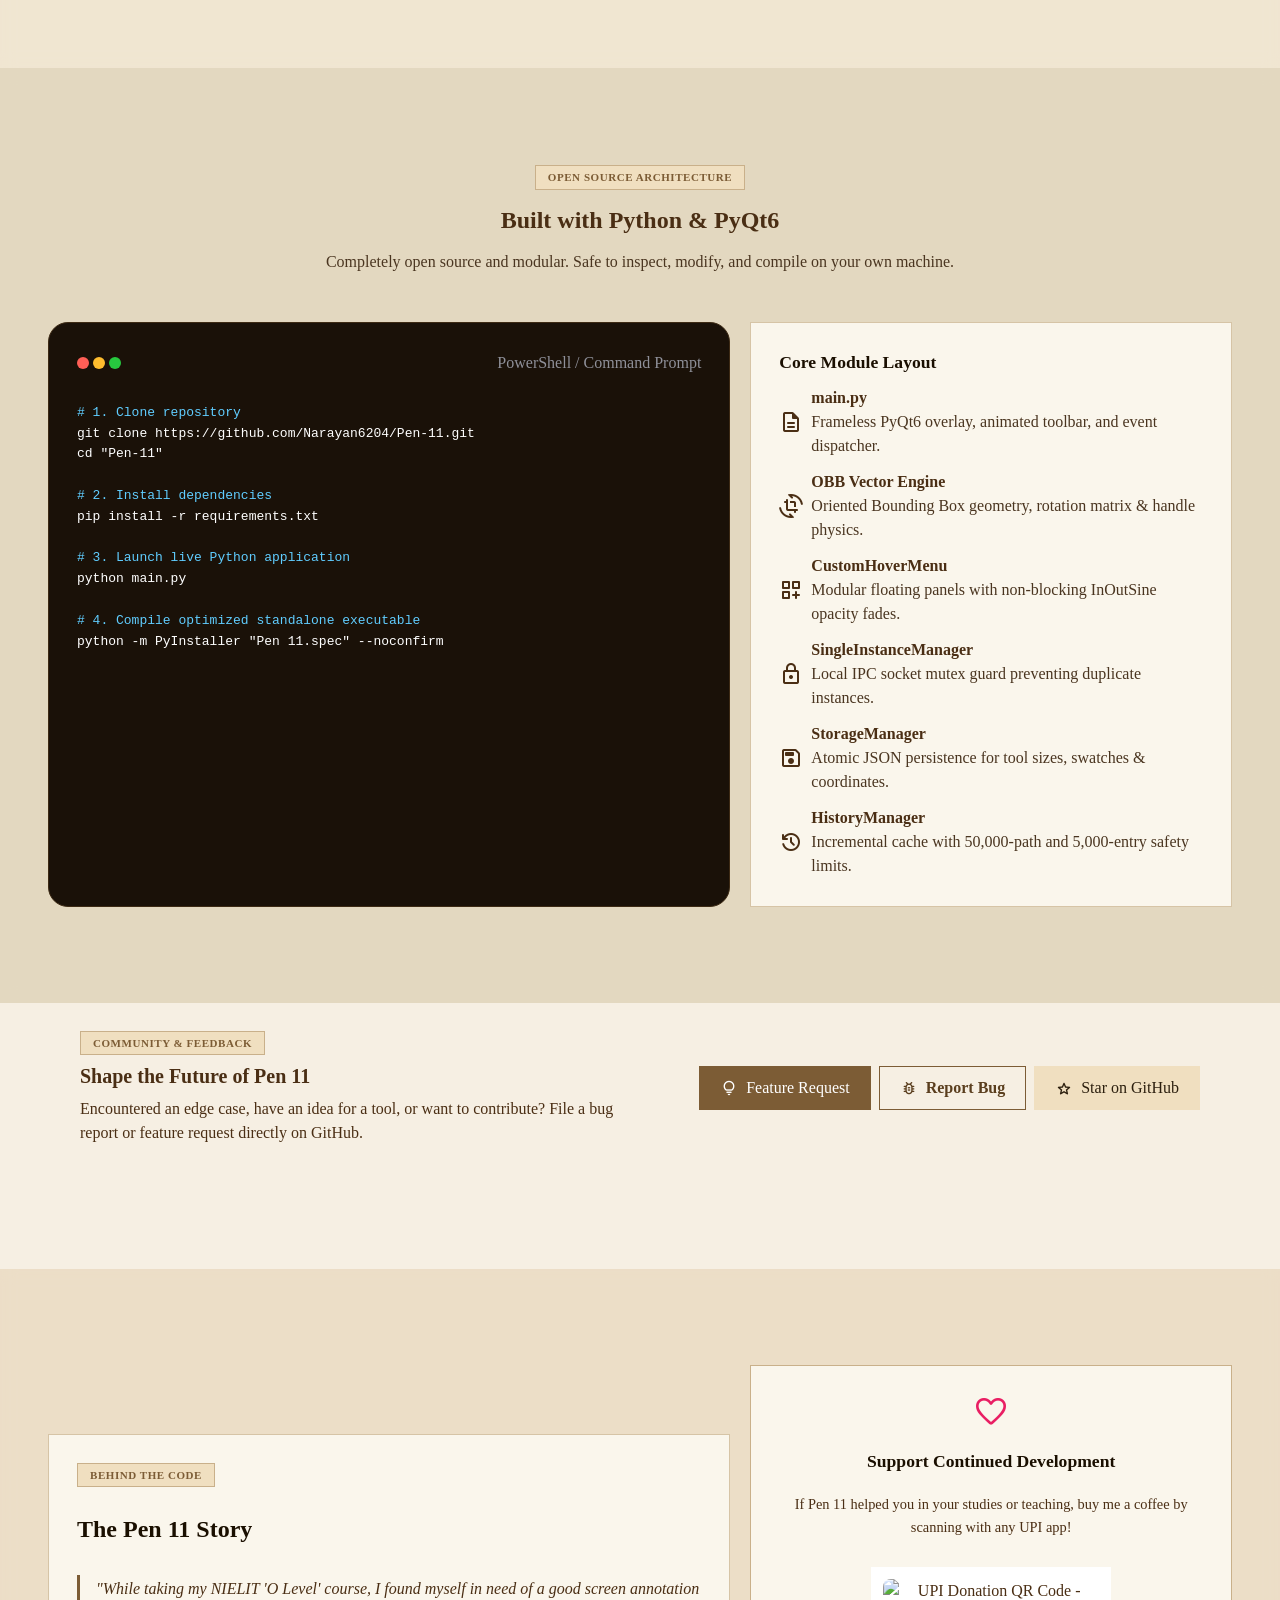
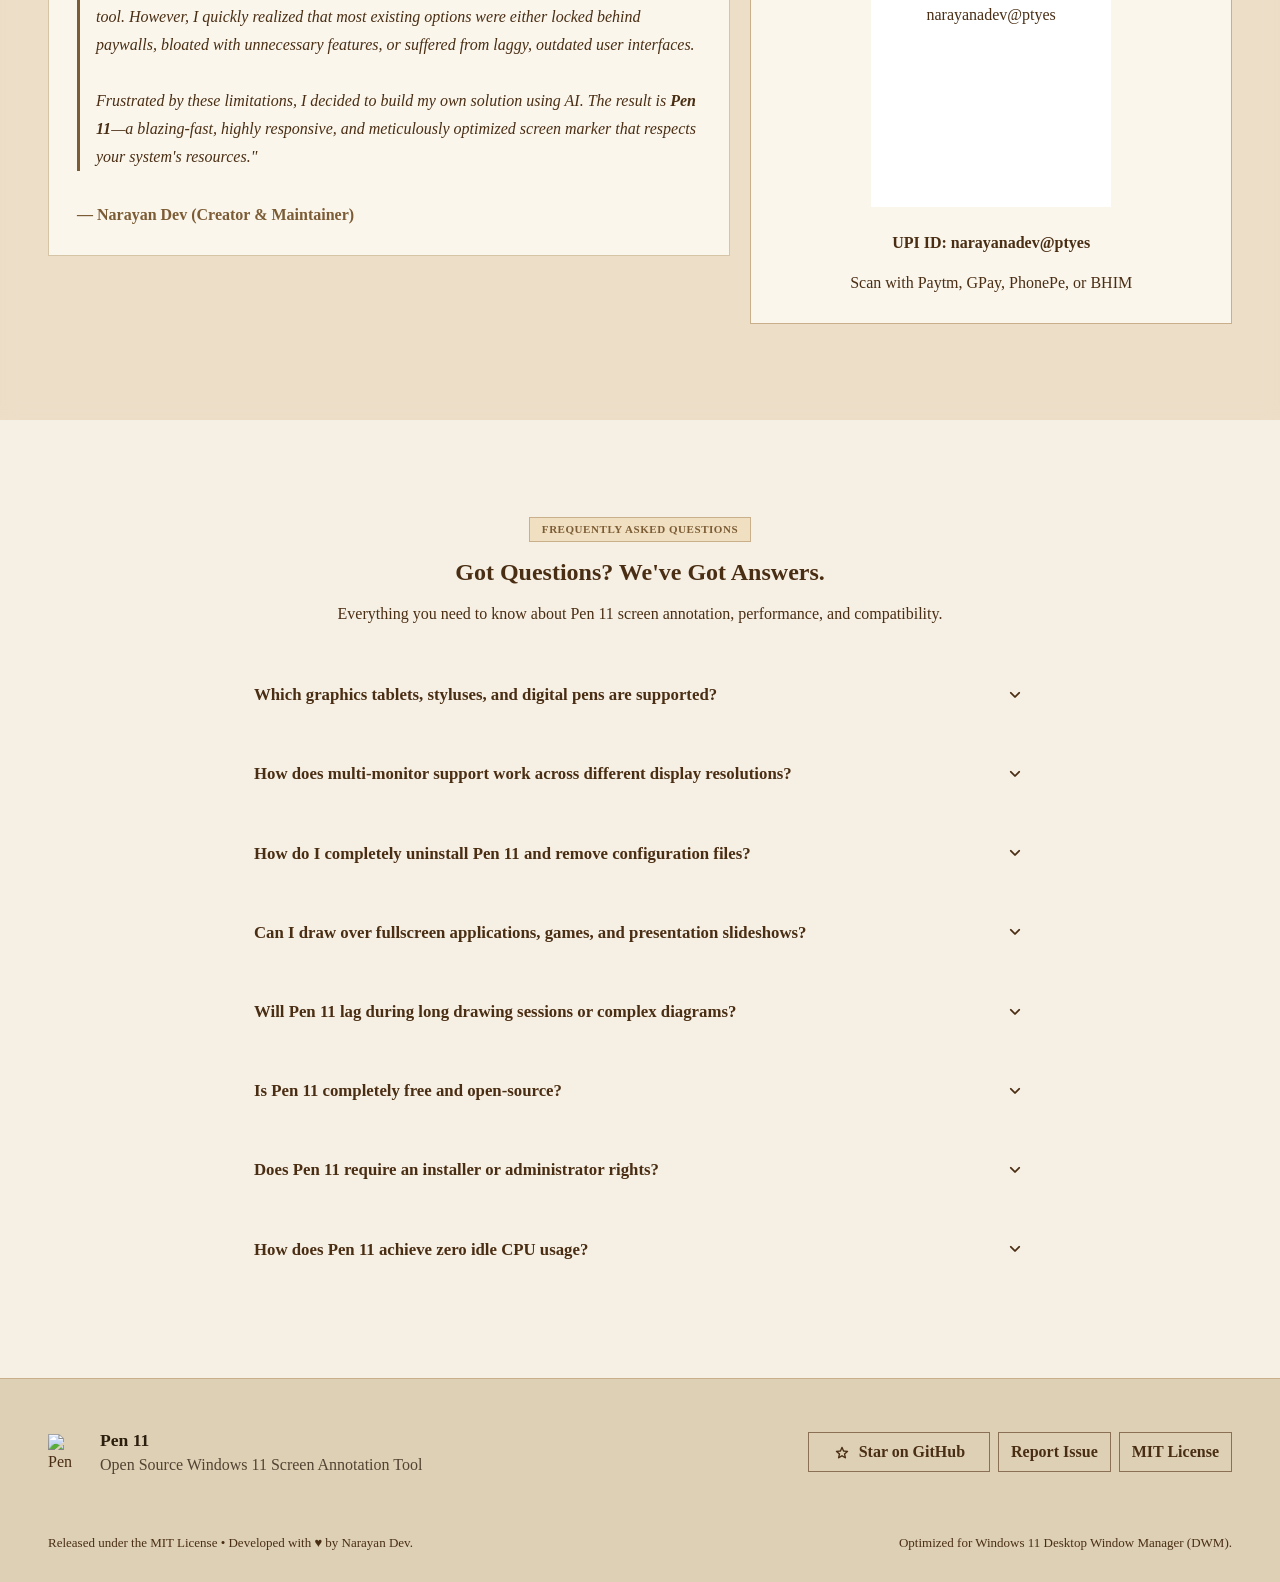
==== commit b226a557: "Sync current Pen 11 product documentation Replace stale shortcuts and unsupported performance claims" ====
--- a/web/index.html
+++ b/web/index.html
@@ -111,7 +111,7 @@
         "fileSize": "24.5MB",
         "license": "https://opensource.org/licenses/MIT",
         "isAccessibleForFree": true,
-        "softwareRequirements": "Direct3D 11, Windows Desktop Window Manager (DWM)",
+        "softwareRequirements": "Windows 10 or Windows 11 desktop environment",
         "image": "https://pen-11.pages.dev/assets/screenshot.png",
         "screenshot": [
           "https://pen-11.pages.dev/assets/screenshot.png",
@@ -121,14 +121,14 @@
         ],
         "featureList": [
           "Native Win32 RegisterHotKey engine with intelligent scoped shortcuts",
-          "Direct3D 11 hardware-accelerated Two-Layer Backing Cache",
-          "60 FPS smooth Qt animation engine",
+          "Incremental high-DPI backing cache with live vector selection",
+          "Animated Qt toolbar transitions",
           "Oriented Bounding Box (OBB) vector transformation and lasso",
           "Dedicated Precision Shapes toolbox (Line, Arrow, Rectangle, Rounded Rect, Circle, Triangle)",
           "Modular floating color palette, temporary size feedback, and high-DPI Windows 11 system tray integration",
           "Bounded Pen, Highlighter, and Eraser sizes for predictable rendering",
           "Dedicated Selection Mode for lasso, move, rotate, scale, recolor, and delete",
-          "50,000-stroke memory-safe vector pipeline with 5,000-step undo stack",
+          "Incremental drawing cache with bounded 50,000-path and 5,000-entry history limits",
           "Zero window focus stealing during presentations"
         ],
         "offers": {
@@ -152,7 +152,7 @@
             "name": "Which graphics tablets, styluses, and digital pens are supported?",
             "acceptedAnswer": {
               "@type": "Answer",
-              "text": "Pen 11 provides native, hardware-level support for any tablet or stylus compatible with Windows Ink / Wintab, including Wacom (Intuos, One, Cintiq), Huion, XP-Pen, Gaomon, and Microsoft Surface Pen. The app reads raw hardware pressure values via tabletEvent() for smooth, natural stroke tapering and automatically detects when you flip your stylus over (PointerType.Eraser) to erase without touching the toolbar."
+              "text": "Pen 11 accepts mouse and tablet/stylus input through the PyQt6 input path. Pressure-sensitive input and stylus eraser behavior depend on the device and Windows driver."
             }
           },
           {
@@ -160,7 +160,7 @@
             "name": "How does multi-monitor support work across different display resolutions?",
             "acceptedAnswer": {
               "@type": "Answer",
-              "text": "Pen 11 is multi-monitor native: its drawing canvas spans your entire virtual desktop across all connected monitors, whether 1080p, 2K, 4K, or mixed DPI. Its smart positioning engine (_smart_position()) detects screen boundaries using QApplication.screenAt() and automatically flips flyout panels horizontally or vertically so palettes and menus never clip off-screen or slip under the Windows Taskbar."
+              "text": "Pen 11 supports virtual desktop geometry and multi-monitor screen changes. Floating panels use available screen geometry to keep their placement within display boundaries."
             }
           },
           {
@@ -184,7 +184,7 @@
             "name": "Will Pen 11 lag during long drawing sessions or complex diagrams?",
             "acceptedAnswer": {
               "@type": "Answer",
-              "text": "No. Unlike traditional tools that redraw every single vector point from scratch on every frame, Pen 11 uses a Two-Layer Accelerated Backing Cache: completed strokes are permanently rasterized into a high-DPI Direct3D 11 off-screen buffer. You can ink 50,000+ strokes without dropping below 60 FPS or experiencing stroke accumulation lag."
+              "text": "Pen 11 incrementally bakes completed strokes into a high-DPI backing cache and keeps selected objects available for vector transforms. The desktop app bounds drawing paths at 50,000 and undo history at 5,000 entries. Actual performance depends on display size, hardware, and drawing complexity."
             }
           },
           {
@@ -200,7 +200,7 @@
             "name": "Does Pen 11 require an installer or administrator rights?",
             "acceptedAnswer": {
               "@type": "Answer",
-              "text": "No installation required. Pen 11 is shipped as a standalone portable Pen.11.exe and compressed .ZIP archive. You can download and run it directly from your Downloads folder, Desktop, or USB drive without administrator privileges."
+              "text": "No installation wizard is required. Pen 11 is shipped as a standalone Windows executable and compressed ZIP archive. You can download and run it directly from your Downloads folder, Desktop, or USB drive; administrator requirements can depend on the Windows environment."
             }
           },
           {
@@ -208,7 +208,7 @@
             "name": "How does Pen 11 achieve zero idle CPU usage?",
             "acceptedAnswer": {
               "@type": "Answer",
-              "text": "Unlike web/Electron-based tools that run heavy Chromium background loops, Pen 11 is built on native Direct3D 11 and Qt bindings. When you are not drawing, its event loop sleeps at 0.0% CPU and renders only modified dirty rects during active mouse/stylus strokes."
+              "text": "Pen 11 is a native PyQt6 desktop application with an event-driven idle loop and incremental backing cache. Resource use depends on display configuration, hardware, graphics drivers, and drawing complexity."
             }
           }
         ]
@@ -284,7 +284,7 @@
           <div class="m3-flex-col m3-align-center" style="text-align: center; max-width: 900px; margin: 0 auto 36px;">
             <div class="m3-badge-pill" style="margin-bottom: 16px;">
               <span class="material-symbols-rounded" style="font-size: 16px;">bolt</span>
-              <span>Direct3D 11 GPU Pipeline • 60 FPS Fluid Animations • <span data-gh-version>v2.2.0</span></span>
+              <span>Native PyQt6 Overlay • Cached Rendering • <span data-gh-version>v2.2.0</span></span>
             </div>
 
             <h1 id="hero-title" class="m3-display-medium" style="margin-bottom: 16px; font-weight: 800;">
@@ -340,7 +340,7 @@
                   <span class="material-symbols-rounded sys-req-icon">speed</span>
                   <div class="sys-req-text">
                     <span class="sys-req-label">Graphics (GPU)</span>
-                    <span class="sys-req-val">Direct3D 11 <span style="font-size: 11px; font-weight: normal; opacity: 0.85;">(Hardware DWM)</span></span>
+                    <span class="sys-req-val">Windows-compatible Qt graphics stack</span>
                   </div>
                 </div>
 
@@ -497,7 +497,7 @@
             <div class="canvas-hud-bottom-left">
               <div class="hud-pill">
                 <div class="hud-pill-dot"></div>
-                <span>Direct3D 11 • 60 FPS • Smart Objects</span>
+                <span>Native Overlay • Animated UI • Smart Objects</span>
               </div>
             </div>
 
@@ -541,7 +541,7 @@
                 </div>
                 <h3 class="bento-card-title">Download &amp; Launch</h3>
                 <p class="bento-card-description" style="margin-bottom: 16px;">
-                  Download the portable standalone <code class="m3-kbd">Pen 11.exe</code> (<span data-gh-size>24.5 MB</span>). Double-click to launch immediately—runs 100% locally with zero background services.
+                  Download the portable standalone Windows executable (<span data-gh-size>24.5 MB</span>). Double-click to launch immediately; the app runs locally without a separate installer.
                 </p>
               </div>
               <div style="margin-top: 12px;">
@@ -563,7 +563,7 @@
                 </div>
                 <h3 class="bento-card-title">Draw with Ctrl+1</h3>
                 <p class="bento-card-description" style="margin-bottom: 16px;">
-                  Switch seamlessly between the primary <strong>desktop pen tool</strong> (<kbd>Ctrl</kbd>+<kbd>1</kbd>) and translucent <strong>screen highlighter</strong> (<kbd>Ctrl</kbd>+<kbd>2</kbd>). Annotate, sketch, or highlight directly over PowerPoint slides, code editors, or browser tabs with zero window focus stealing and Direct3D 11 sub-millisecond response.
+                  Switch seamlessly between the primary <strong>desktop pen tool</strong> (<kbd>Ctrl</kbd>+<kbd>1</kbd>) and translucent <strong>screen highlighter</strong> (<kbd>Ctrl</kbd>+<kbd>2</kbd>). Annotate, sketch, or highlight directly over PowerPoint slides, code editors, or browser tabs while preserving the underlying window focus.
                 </p>
               </div>
               <div class="m3-flex-row m3-gap-xs" style="flex-wrap: wrap; margin-top: 12px;">
@@ -584,11 +584,11 @@
                 </div>
                 <h3 class="bento-card-title">Toggle with Ctrl+Shift+2</h3>
                 <p class="bento-card-description" style="margin-bottom: 16px;">
-                  Press <kbd>Ctrl</kbd>+<kbd>5</kbd> to toggle ink visibility and glide the toolbar into an unobtrusive pill handle. Press <kbd>Ctrl</kbd>+<kbd>Shift</kbd>+<kbd>C</kbd> to wipe all annotations clean instantly.
+                  Press <kbd>Ctrl</kbd>+<kbd>Shift</kbd>+<kbd>2</kbd> to toggle ink visibility and glide the toolbar into an unobtrusive pill handle. Press <kbd>Ctrl</kbd>+<kbd>Shift</kbd>+<kbd>C</kbd> to wipe all annotations clean instantly.
                 </p>
               </div>
               <div class="m3-flex-row m3-gap-xs" style="flex-wrap: wrap; margin-top: 12px;">
-                <span class="m3-badge-pill" style="font-size: 12px; padding: 4px 10px;"><kbd>Ctrl</kbd>+<kbd>5</kbd> Toggle Pill</span>
+                <span class="m3-badge-pill" style="font-size: 12px; padding: 4px 10px;"><kbd>Ctrl</kbd>+<kbd>Shift</kbd>+<kbd>2</kbd> Toggle Pill</span>
                 <span class="m3-badge-pill" style="font-size: 12px; padding: 4px 10px;"><kbd>Ctrl</kbd>+<kbd>Shift</kbd>+<kbd>C</kbd> Clear</span>
               </div>
             </article>
@@ -679,22 +679,22 @@
           <!-- Bento Grid Container -->
           <div class="bento-grid">
             
-            <!-- Bento Item 1: 60 FPS Fluid Animation Suite -->
+            <!-- Bento Item 1: Animated Toolbar Interactions -->
             <article class="bento-card bento-col-8">
               <div class="bento-card-header">
                 <div class="bento-card-icon">
                   <span class="material-symbols-rounded">animation</span>
                 </div>
-                <span class="m3-badge-pill">60 FPS Fluid Suite</span>
-              </div>
-              <h3 class="bento-card-title">60 FPS Fluid Animation Engine</h3>
+                <span class="m3-badge-pill">Animated UI</span>
+              </div>
+              <h3 class="bento-card-title">Animated Toolbar Interactions</h3>
               <p class="bento-card-description">
-                Direct3D 11 native swapchain combined with <code>QPropertyAnimation</code> (<code>InOutCubic</code> 240ms) delivers seamless toolbar collapse/expand morphing and non-blocking <code>InOutSine</code> opacity fades with zero visual stutter or layout fighting.
+                Qt property animations drive toolbar collapse/expand transitions and non-blocking opacity fades without changing the drawing model.
               </p>
               <div style="background: var(--md-sys-color-surface); border-radius: var(--md-sys-shape-corner-medium); padding: 16px; border: 1px solid var(--md-sys-color-outline-variant);">
                 <div class="m3-flex-row m3-justify-between m3-align-center" style="margin-bottom: 8px;">
                   <span class="m3-label-medium">Frame Dispatch & Jitter</span>
-                  <span class="m3-label-small" style="color: #22c55e; font-weight: 700;">&lt; 1.2ms (Zero Tearing)</span>
+                  <span class="m3-label-small" style="color: #22c55e; font-weight: 700;">Qt property animation</span>
                 </div>
                 <div style="width: 100%; height: 8px; background-color: var(--md-sys-color-surface-container-highest); border-radius: 99px; overflow: hidden;">
                   <div style="width: 12%; height: 100%; background-color: var(--md-sys-color-primary); border-radius: 99px;"></div>
@@ -726,7 +726,7 @@
               </div>
               <h3 class="bento-card-title">Zero-Latency Hover Engine</h3>
               <p class="bento-card-description">
-                Procedural high-DPI tool cursors and instant button tooltips update at 120Hz without stealing OS window focus from Word, web browsers, or presentation slide decks.
+                High-DPI tool cursors and button tooltips respond through the Qt event system without stealing OS window focus from Word, web browsers, or presentation slide decks.
               </p>
             </article>
 
@@ -758,22 +758,22 @@
               </p>
             </article>
 
-            <!-- Bento Item 6: 50,000-Stroke Memory-Safe Undo Stack -->
+            <!-- Bento Item 6: Bounded Drawing and Undo History -->
             <article class="bento-card bento-col-12">
               <div class="m3-flex-row m3-justify-between m3-align-center" style="flex-wrap: wrap; gap: 16px;">
                 <div style="max-width: 680px;">
                   <div class="m3-flex-row m3-gap-sm m3-align-center" style="margin-bottom: 8px;">
                     <span class="material-symbols-rounded" style="color: var(--md-sys-color-primary);">shield</span>
-                    <h3 class="bento-card-title" style="margin: 0;">50,000-Stroke Vector Pipeline & 5,000-Step Undo Stack</h3>
+                    <h3 class="bento-card-title" style="margin: 0;">Bounded Drawing and Undo History</h3>
                   </div>
                   <p class="bento-card-description" style="margin: 0;">
-                    Draw infinitely with confidence. Pen 11 handles up to 50,000 simultaneous on-screen strokes with a massive 5,000-step memory-capped Undo history, zero raster degradation, and 0.0% background idle CPU usage.
+                    Pen 11 uses incremental cached rendering, limits drawing paths to 50,000, and keeps up to 5,000 undo history entries. Actual performance varies with hardware and drawing complexity.
                   </p>
                 </div>
                 <div class="m3-flex-row m3-gap-sm" style="flex-wrap: wrap;">
-                  <span class="m3-badge-pill" style="font-size: 14px; padding: 6px 16px;">50,000+ Strokes</span>
-                  <span class="m3-badge-pill" style="font-size: 14px; padding: 6px 16px;">5,000 Undo Steps</span>
-                  <span class="m3-badge-pill" style="font-size: 14px; padding: 6px 16px;">0.0% Idle CPU</span>
+                  <span class="m3-badge-pill" style="font-size: 14px; padding: 6px 16px;">50,000 Path Limit</span>
+                  <span class="m3-badge-pill" style="font-size: 14px; padding: 6px 16px;">5,000 History Entries</span>
+                  <span class="m3-badge-pill" style="font-size: 14px; padding: 6px 16px;">Bounded History</span>
                 </div>
               </div>
             </article>
@@ -871,13 +871,13 @@
                 </div>
                 <h3 class="bento-card-title">Business Presenters &amp; Streamers</h3>
                 <p class="bento-card-description" style="margin-bottom: 20px;">
-                  Guide audience focus during webinars and software demos using high-contrast translucent highlighters, precision arrows, and callouts. Collapse the toolbar to an unobtrusive pill (<kbd>Ctrl</kbd>+<kbd>5</kbd>) when recording clean screencasts or sharing screens on Zoom, Teams, and OBS.
+                  Guide audience focus during webinars and software demos using high-contrast translucent highlighters, precision arrows, and callouts. Collapse the toolbar to an unobtrusive pill (<kbd>Ctrl</kbd>+<kbd>Shift</kbd>+<kbd>2</kbd>) when recording clean screencasts or sharing screens on Zoom, Teams, and OBS.
                 </p>
               </div>
               <ul style="list-style: none; padding: 0; margin: 0; display: flex; flex-direction: column; gap: 8px; border-top: 1px solid var(--md-sys-color-outline-variant); padding-top: 16px;">
                 <li class="m3-flex-row m3-gap-xs m3-align-center" style="font-size: 13px; color: var(--md-sys-color-on-surface);">
                   <span class="material-symbols-rounded" style="font-size: 16px; color: #22c55e;">check_circle</span>
-                  <span>Smooth 60 FPS cubic toolbar collapse (<kbd>Ctrl</kbd>+<kbd>5</kbd>)</span>
+                  <span>Animated toolbar collapse (<kbd>Ctrl</kbd>+<kbd>Shift</kbd>+<kbd>2</kbd>)</span>
                 </li>
                 <li class="m3-flex-row m3-gap-xs m3-align-center" style="font-size: 13px; color: var(--md-sys-color-on-surface);">
                   <span class="material-symbols-rounded" style="font-size: 16px; color: #22c55e;">check_circle</span>
@@ -885,7 +885,7 @@
                 </li>
                 <li class="m3-flex-row m3-gap-xs m3-align-center" style="font-size: 13px; color: var(--md-sys-color-on-surface);">
                   <span class="material-symbols-rounded" style="font-size: 16px; color: #22c55e;">check_circle</span>
-                  <span>Sub-millisecond Direct3D 11 screen-share safe</span>
+                  <span>Non-activating overlay for screen sharing</span>
                 </li>
               </ul>
             </article>
@@ -895,44 +895,44 @@
         </div>
       </section>
 
-      <!-- 4. Hardware Benchmarks & Performance Metrics -->
+      <!-- 4. Implementation Facts -->
       <section id="benchmarks" class="m3-section" aria-labelledby="benchmarks-title">
         <div class="m3-container">
           
           <div style="text-align: center; max-width: 720px; margin: 0 auto 48px;">
-            <span class="m3-badge-pill" style="margin-bottom: 12px;">EMPIRICAL BENCHMARKS</span>
+            <span class="m3-badge-pill" style="margin-bottom: 12px;">IMPLEMENTATION FACTS</span>
             <h2 id="benchmarks-title" class="m3-headline-large" style="color: var(--md-sys-color-on-surface); margin-bottom: 12px;">
-              Unmatched Hardware Efficiency
+              Predictable Desktop Behavior
             </h2>
             <p class="m3-body-large" style="">
-              Side-by-side performance analysis on Windows 11 Desktop Window Manager (DWM).
+              These are implementation details, not hardware benchmark guarantees. Actual resource use varies by system and drawing complexity.
             </p>
           </div>
 
           <div class="bento-grid">
             
             <div class="bento-card bento-col-3">
-              <span class="m3-title-small" style="">RAM CONSUMPTION</span>
-              <div class="m3-display-small" style="color: var(--md-sys-color-primary); margin: 8px 0 4px;">48 MB</div>
-              <p class="m3-body-small" style="">vs ~380 MB on Electron tools (87% less RAM)</p>
+              <span class="m3-title-small" style="">RESOURCE USE</span>
+              <div class="m3-display-small" style="color: var(--md-sys-color-primary); margin: 8px 0 4px;">Variable</div>
+              <p class="m3-body-small" style="">Depends on display configuration, hardware, and drawing complexity</p>
             </div>
 
             <div class="bento-card bento-col-3">
-              <span class="m3-title-small" style="">IDLE CPU USAGE</span>
-              <div class="m3-display-small" style="color: #22c55e; margin: 8px 0 4px;">0.0%</div>
-              <p class="m3-body-small" style="">Event loop fully paused when not drawing</p>
+              <span class="m3-title-small" style="">IDLE BEHAVIOR</span>
+              <div class="m3-display-small" style="color: #22c55e; margin: 8px 0 4px;">Event-driven</div>
+              <p class="m3-body-small" style="">The native Qt event loop waits when no work is pending</p>
             </div>
 
             <div class="bento-card bento-col-3">
-              <span class="m3-title-small" style="">FRAME DISPATCH</span>
-              <div class="m3-display-small" style="color: var(--md-sys-color-primary); margin: 8px 0 4px;">&lt; 1.2ms</div>
-              <p class="m3-body-small" style="">Direct3D 11 sub-millisecond dirty-rect blit</p>
+              <span class="m3-title-small" style="">DRAWING CACHE</span>
+              <div class="m3-display-small" style="color: var(--md-sys-color-primary); margin: 8px 0 4px;">Incremental</div>
+              <p class="m3-body-small" style="">Completed strokes are baked while active selections remain transformable</p>
             </div>
 
             <div class="bento-card bento-col-3">
               <span class="m3-title-small" style="">BINARY SIZE</span>
               <div class="m3-display-small" style="color: var(--md-sys-color-primary); margin: 8px 0 4px;" data-gh-size>24.5 MB</div>
-              <p class="m3-body-small" style="">Standalone portable executable. Zero install.</p>
+              <p class="m3-body-small" style="">Current release executable size is loaded from GitHub</p>
             </div>
 
           </div>
@@ -948,7 +948,7 @@
             </button>
             <span class="m3-label-small" style="margin-top: 12px; color: var(--md-sys-color-on-surface-variant); display: inline-flex; align-items: center; gap: 6px;">
               <span class="material-symbols-rounded" style="font-size: 14px; color: var(--md-sys-color-primary);">check_circle</span>
-              <span>Windows 11 / 10 (64-bit) • Direct3D 11 • Portable Standalone</span>
+              <span>Windows 11 / 10 (64-bit) • Native PyQt6 • Portable Standalone</span>
             </span>
           </div>
 
@@ -965,7 +965,7 @@
               Pen 11 vs. Other Screen Markers
             </h2>
             <p class="m3-body-large">
-              Looking for a <strong>free Epic Pen alternative</strong> or modern <strong>gInk alternative</strong>? Pen 11 offers all Pro features completely free. See how Pen 11 delivers modern engineering, stylus fidelity, and 60 FPS performance without paywalls or bloat.
+              Looking for a <strong>free Epic Pen alternative</strong> or modern <strong>gInk alternative</strong>? Pen 11 provides a focused open-source annotation workflow with drawing tools, selection, shapes, and presentation controls.
             </p>
           </div>
 
@@ -1004,19 +1004,19 @@
                 </tr>
                 <tr>
                   <td><strong>UI &amp; Design System</strong></td>
-                  <td style="background-color: rgba(124, 92, 53, 0.05); font-weight: 600;">Modern Windows 11 Fluent / M3 Pill UI with 60 FPS cubic animations</td>
+                  <td style="background-color: rgba(124, 92, 53, 0.05); font-weight: 600;">Modern Windows 11 Fluent / M3 Pill UI with animated toolbar transitions</td>
                   <td>Outdated legacy Win32 UI, rigid window frame</td>
                   <td>Barebones WinForms / GDI+ UI</td>
                 </tr>
                 <tr>
                   <td><strong>Pen Tablet &amp; Stylus</strong></td>
-                  <td style="background-color: rgba(124, 92, 53, 0.05); font-weight: 600;">Native pressure sensitivity &amp; auto stylus eraser flip (<code class="m3-kbd">tabletEvent</code>)</td>
+                  <td style="background-color: rgba(124, 92, 53, 0.05); font-weight: 600;">Mouse and tablet/stylus input through the PyQt6 input path</td>
                   <td>Stylus pressure locked behind paid Pro</td>
                   <td>Basic Wintab/stylus support, no auto-eraser flip</td>
                 </tr>
                 <tr>
                   <td><strong>Rendering Architecture</strong></td>
-                  <td style="background-color: rgba(124, 92, 53, 0.05); font-weight: 600;">Two-Layer Backing Cache (<span style="font-family: var(--md-sys-typescale-font-mono);">O(1)</span> GPU blit) — 50k+ strokes @ 60 FPS</td>
+                  <td style="background-color: rgba(124, 92, 53, 0.05); font-weight: 600;">Incremental backing cache with bounded drawing-path and undo-history limits</td>
                   <td><span style="font-family: var(--md-sys-typescale-font-mono);">O(N)</span> redraw loop; stutters under heavy drawing</td>
                   <td>GDI+ CPU redraw loop; noticeable lag on dense drawings</td>
                 </tr>
@@ -1040,8 +1040,8 @@
                 </tr>
                 <tr>
                   <td><strong>Memory &amp; Idle CPU</strong></td>
-                  <td style="background-color: rgba(124, 92, 53, 0.05); font-weight: 600;">Hardware-accelerated overlay with cached vector rendering</td>
-                  <td>80–150 MB RAM, background helper services</td>
+                  <td style="background-color: rgba(124, 92, 53, 0.05); font-weight: 600;">Native PyQt6 overlay with cached rendering</td>
+                  <td>Resource use varies by system and workload</td>
                   <td>~40–60 MB RAM, software rasterized</td>
                 </tr>
                 <tr>
@@ -1143,7 +1143,7 @@
                 <tr>
                   <td class="shortcut-action">Undo Last Action</td>
                   <td class="shortcut-keys"><div class="m3-kbd-group"><kbd>Ctrl</kbd> + <kbd>Z</kbd></div></td>
-                  <td class="shortcut-desc">Steps backward in the 5,000-step memory-safe undo stack.</td>
+                  <td class="shortcut-desc">Steps backward through the bounded undo history.</td>
                 </tr>
                 <tr>
                   <td class="shortcut-action">Clear Screen</td>
@@ -1240,7 +1240,7 @@
                   <span class="material-symbols-rounded" style="color: var(--md-sys-color-primary);">description</span>
                   <div>
                     <strong style="color: var(--md-sys-color-on-surface);">main.py</strong>
-                    <p class="m3-body-small" style="">Frameless Direct3D overlay, 60 FPS animations & event dispatcher.</p>
+                    <p class="m3-body-small" style="">Frameless PyQt6 overlay, animated toolbar, and event dispatcher.</p>
                   </div>
                 </li>
                 <li class="m3-flex-row m3-gap-sm m3-align-center">
@@ -1275,7 +1275,7 @@
                   <span class="material-symbols-rounded" style="color: var(--md-sys-color-primary);">history</span>
                   <div>
                     <strong style="color: var(--md-sys-color-on-surface);">HistoryManager</strong>
-                    <p class="m3-body-small" style="">50,000-stroke vector pipeline & 5,000-step memory-safe command stack.</p>
+                    <p class="m3-body-small" style="">Incremental cache with 50,000-path and 5,000-entry safety limits.</p>
                   </div>
                 </li>
               </ul>
@@ -1393,7 +1393,7 @@
                 <span class="material-symbols-rounded" style="font-size: 22px; color: var(--md-sys-color-primary); transition: transform 200ms ease;">expand_more</span>
               </summary>
               <p class="m3-body-medium" style="margin-top: 14px; line-height: 1.7; color: var(--md-sys-color-on-surface-variant);">
-                Pen 11 provides native, hardware-level support for any tablet or stylus compatible with Windows Ink / Wintab, including <strong>Wacom</strong> (Intuos, One, Cintiq), <strong>Huion</strong>, <strong>XP-Pen</strong>, <strong>Gaomon</strong>, and <strong>Microsoft Surface Pen</strong>. The app reads raw hardware pressure values via <code class="m3-kbd">tabletEvent()</code> for smooth, natural stroke tapering and automatically detects when you flip your stylus over (<code class="m3-kbd">PointerType.Eraser</code>) to erase without touching the toolbar.
+                Pen 11 accepts mouse and tablet/stylus input through the PyQt6 input path. Pressure-sensitive input and stylus eraser behavior depend on the device and Windows driver.
               </p>
             </details>
 
@@ -1404,7 +1404,7 @@
                 <span class="material-symbols-rounded" style="font-size: 22px; color: var(--md-sys-color-primary); transition: transform 200ms ease;">expand_more</span>
               </summary>
               <p class="m3-body-medium" style="margin-top: 14px; line-height: 1.7; color: var(--md-sys-color-on-surface-variant);">
-                Pen 11 is multi-monitor native: its drawing canvas spans your entire virtual desktop across all connected monitors, whether 1080p, 2K, 4K, or mixed DPI. Its smart positioning engine (<code class="m3-kbd">_smart_position()</code>) detects screen boundaries using <code class="m3-kbd">QApplication.screenAt()</code> and automatically flips flyout panels horizontally or vertically so palettes and menus never clip off-screen or slip under the Windows Taskbar.
+                Pen 11 supports virtual desktop geometry and multi-monitor screen changes. Floating panels use available screen geometry to keep their placement within display boundaries.
               </p>
             </details>
 
@@ -1437,7 +1437,7 @@
                 <span class="material-symbols-rounded" style="font-size: 22px; color: var(--md-sys-color-primary); transition: transform 200ms ease;">expand_more</span>
               </summary>
               <p class="m3-body-medium" style="margin-top: 14px; line-height: 1.7; color: var(--md-sys-color-on-surface-variant);">
-                <strong>No.</strong> Unlike traditional tools that redraw every single vector point from scratch on every frame ($O(N)$), Pen 11 uses a <strong>Two-Layer Accelerated Backing Cache</strong>: completed strokes are permanently rasterized into a high-DPI Direct3D 11 off-screen buffer ($O(1)$). You can ink <strong>50,000+ strokes</strong> without dropping below 60 FPS or experiencing stroke accumulation lag.
+                Pen 11 incrementally bakes completed strokes into a high-DPI backing cache and keeps selected objects available for vector transforms. The desktop app bounds drawing paths at <strong>50,000</strong> and undo history at <strong>5,000 entries</strong>; actual performance depends on the system and drawing complexity.
               </p>
             </details>
 
@@ -1470,7 +1470,7 @@
                 <span class="material-symbols-rounded" style="font-size: 22px; color: var(--md-sys-color-primary); transition: transform 200ms ease;">expand_more</span>
               </summary>
               <p class="m3-body-medium" style="margin-top: 14px; line-height: 1.7; color: var(--md-sys-color-on-surface-variant);">
-                Unlike web/Electron-based tools that run heavy Chromium background loops, Pen 11 is built on native Direct3D 11 and Qt bindings. When you are not drawing, its event loop sleeps at <strong>0.0% CPU</strong> and renders only modified dirty rects during active mouse/stylus strokes.
+                Pen 11 uses a native PyQt6 event-driven loop and cached rendering. CPU and memory usage vary with display configuration, hardware, graphics drivers, and drawing complexity.
               </p>
             </details>
 
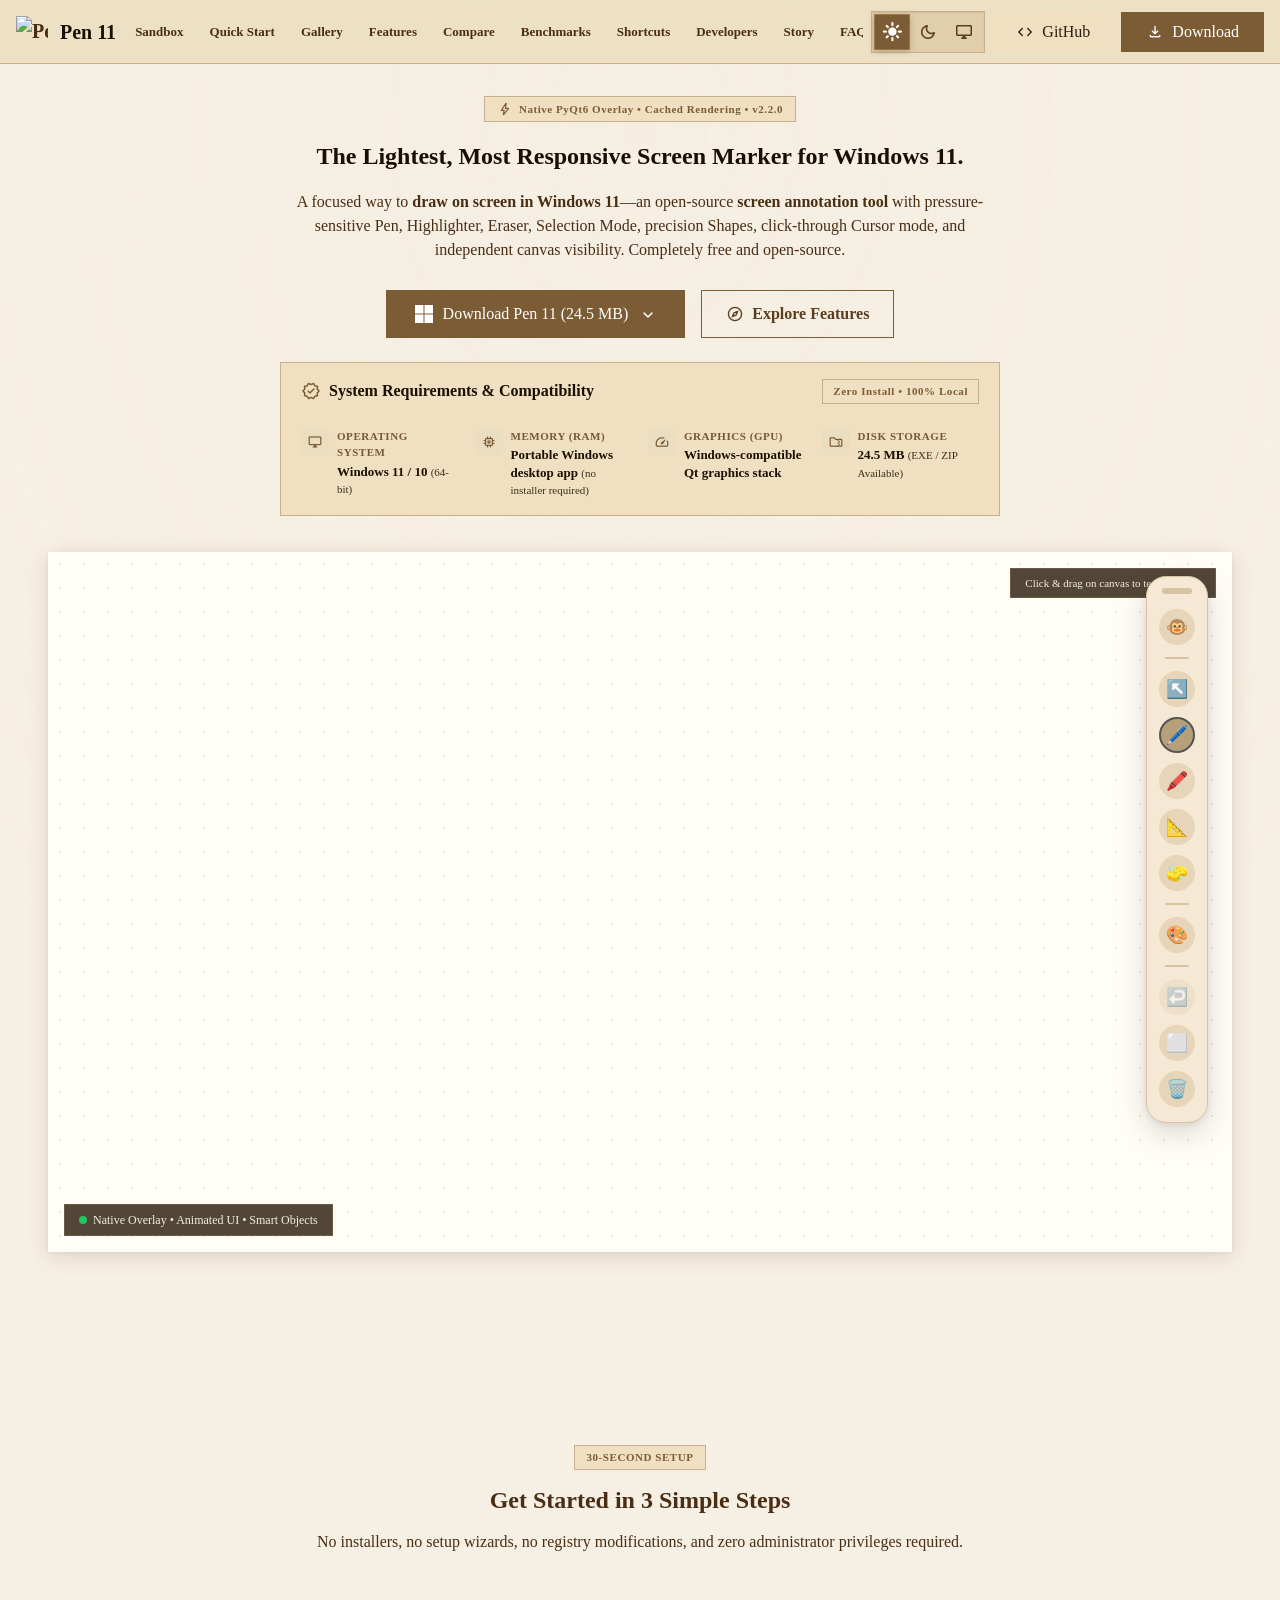
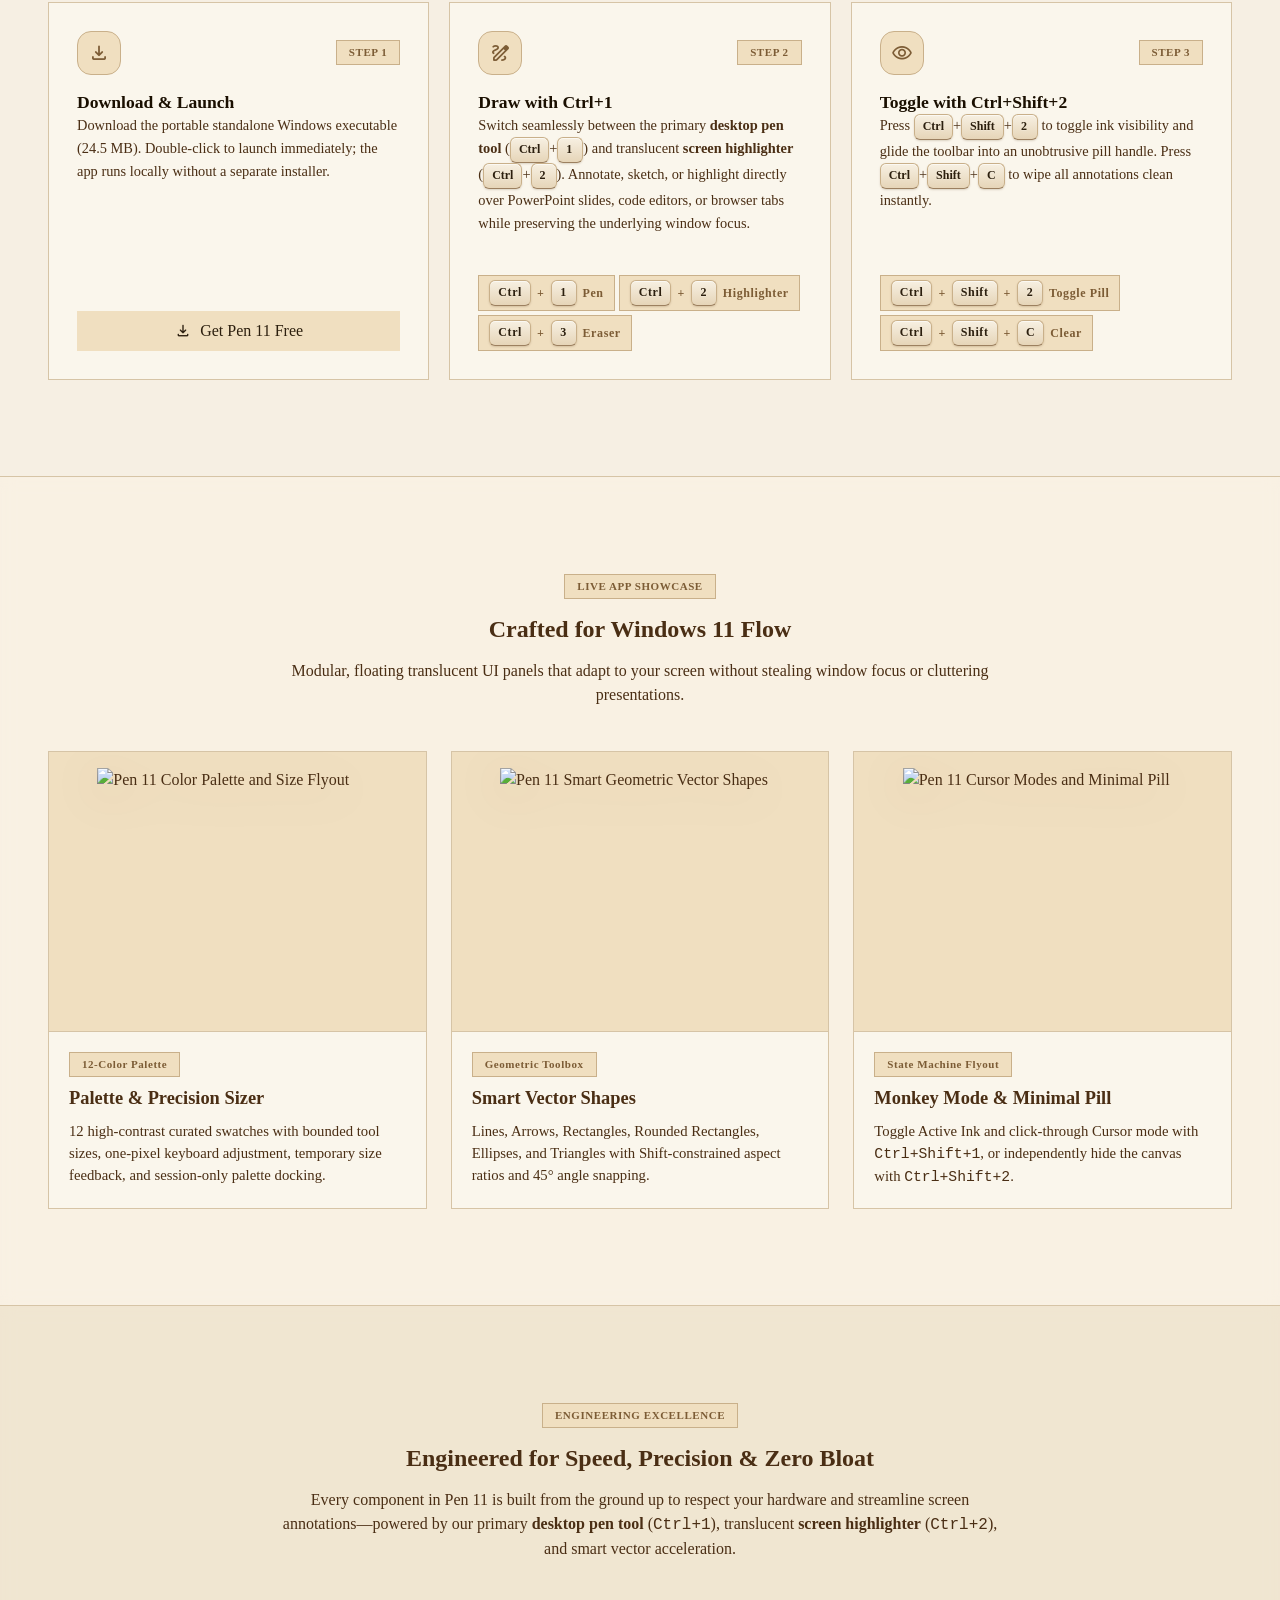
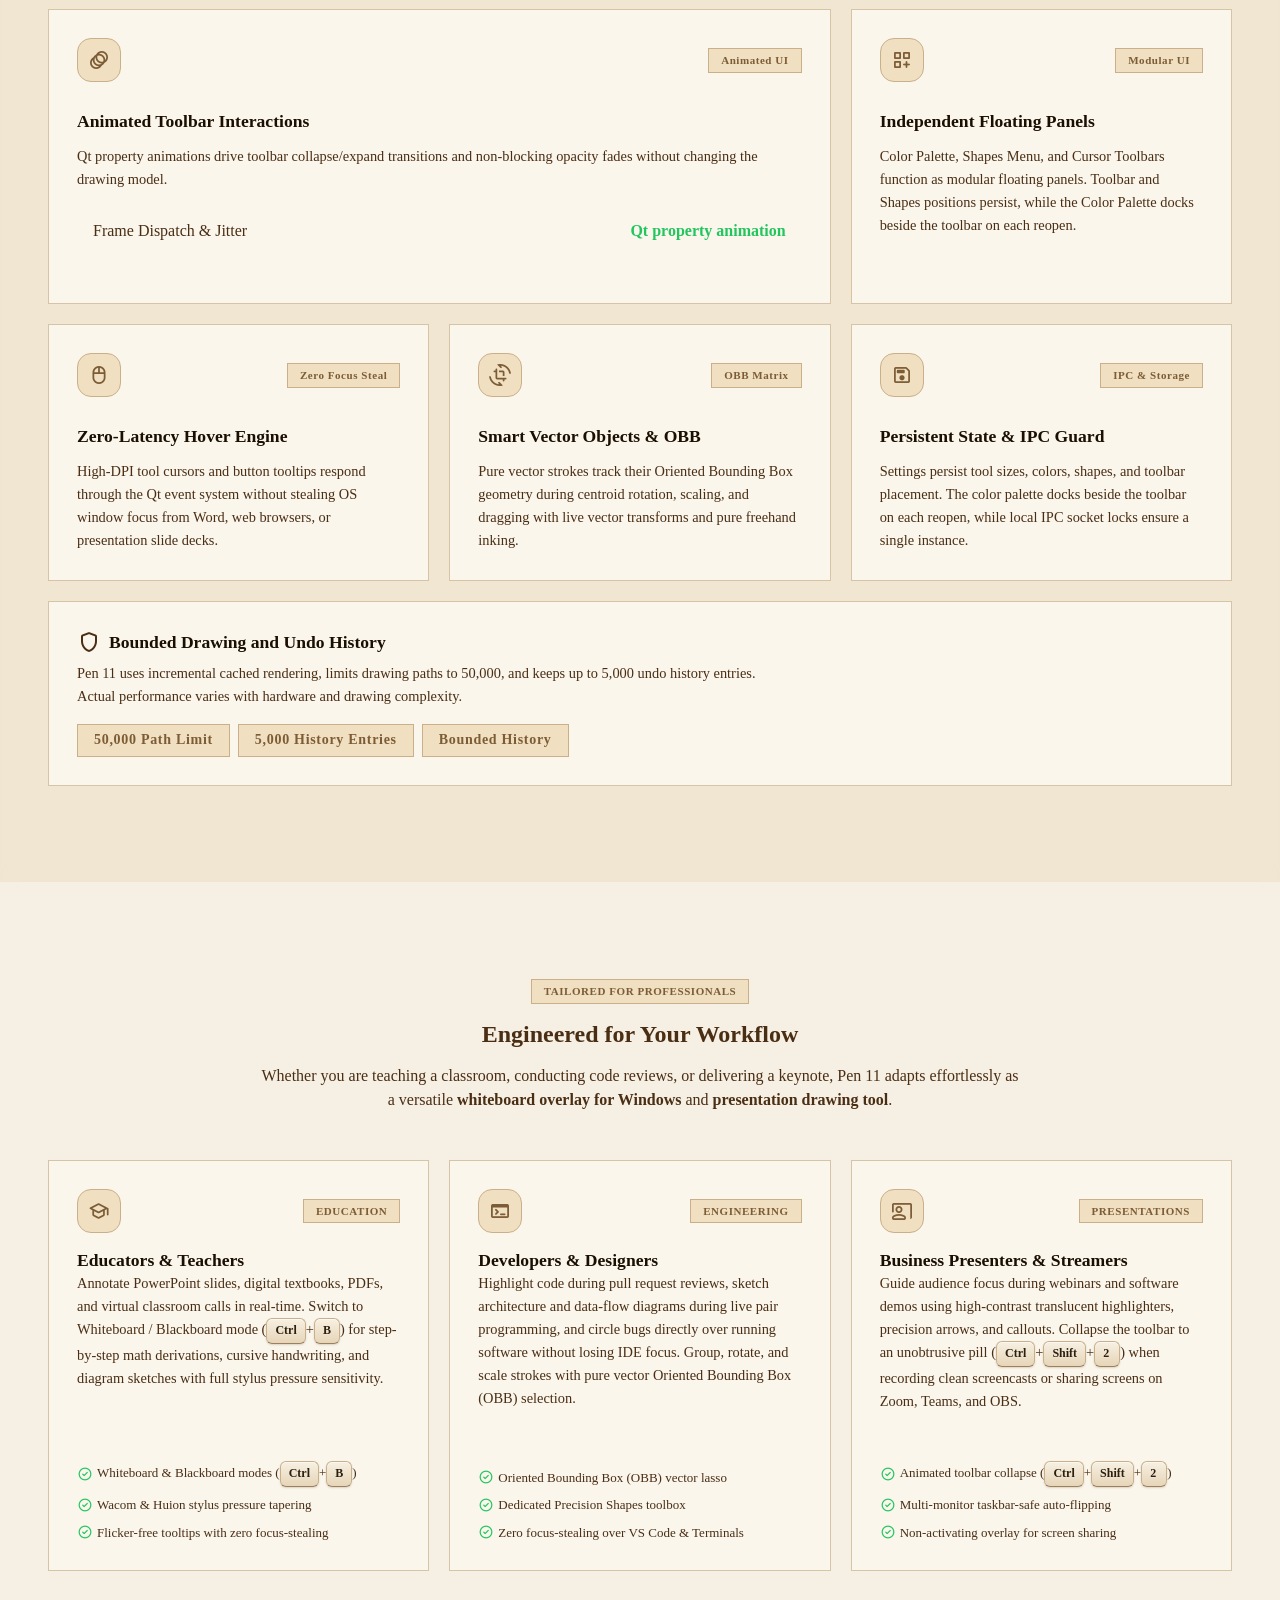
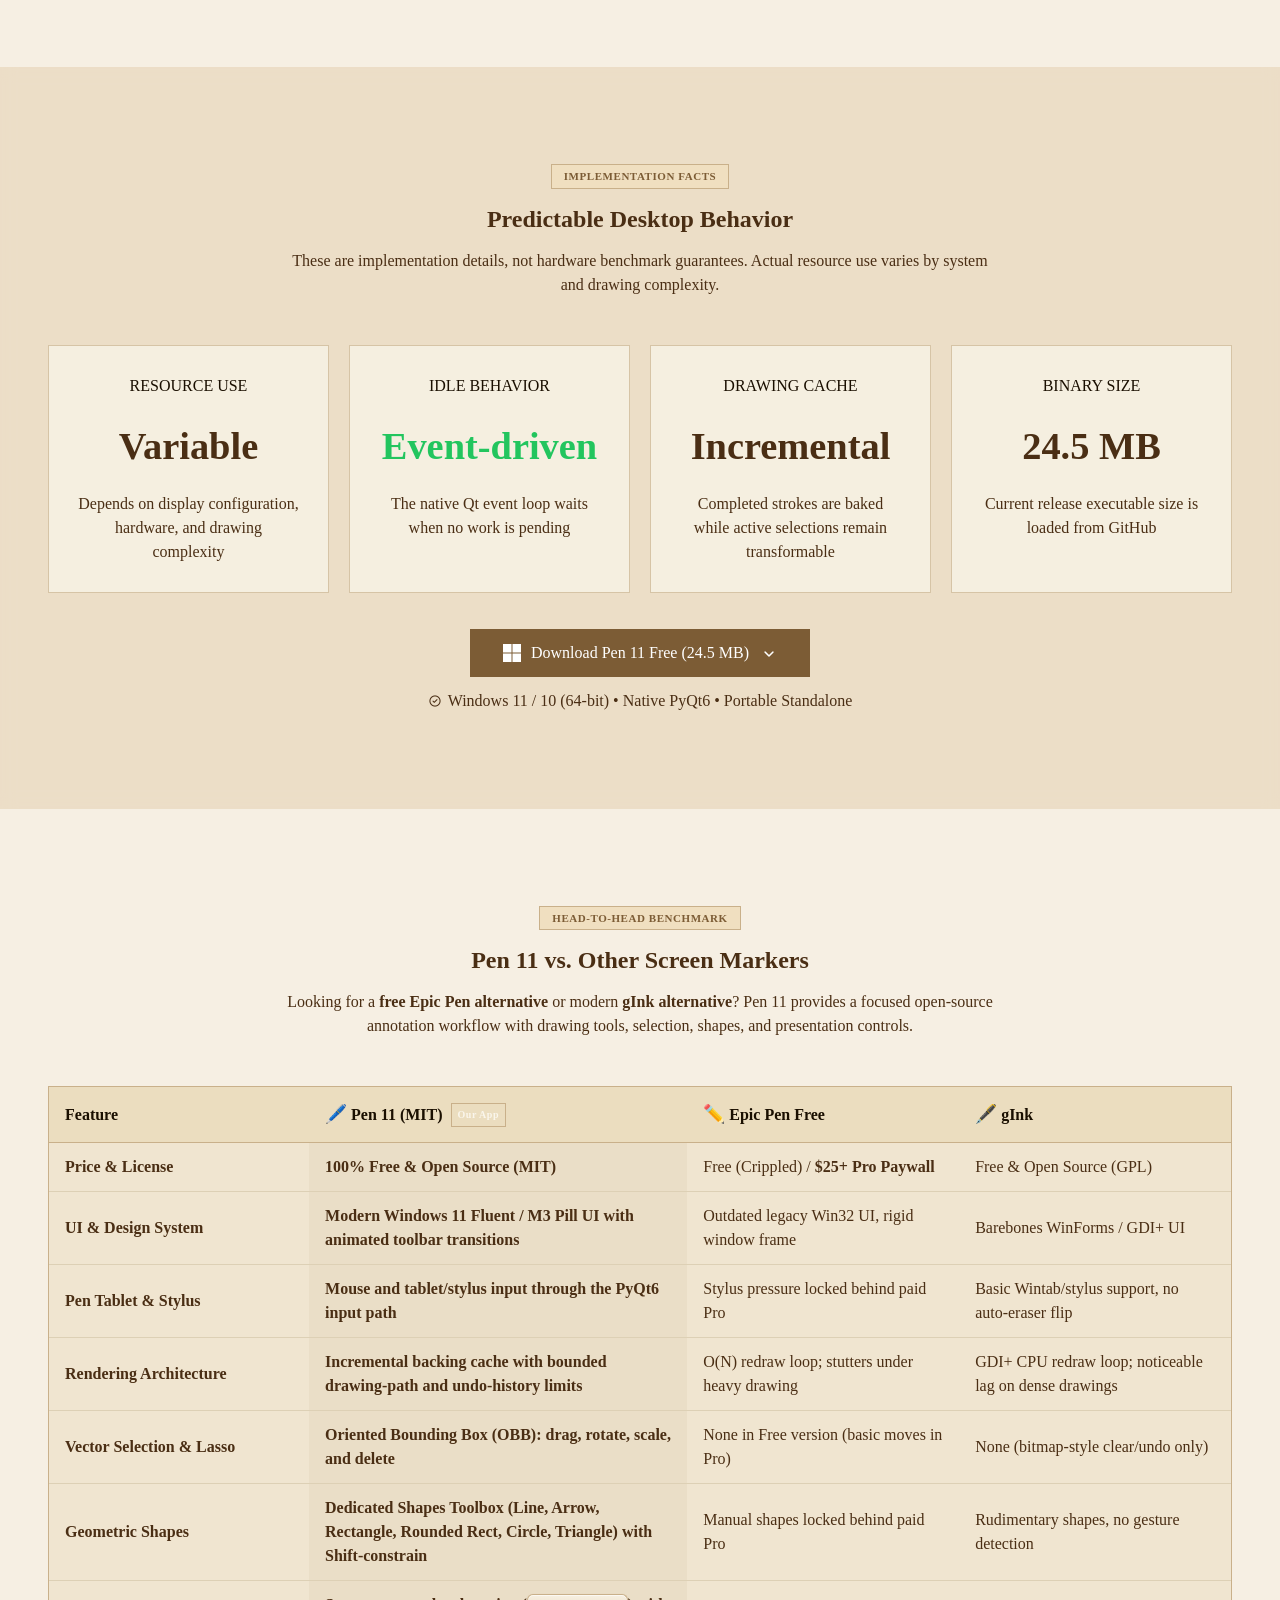
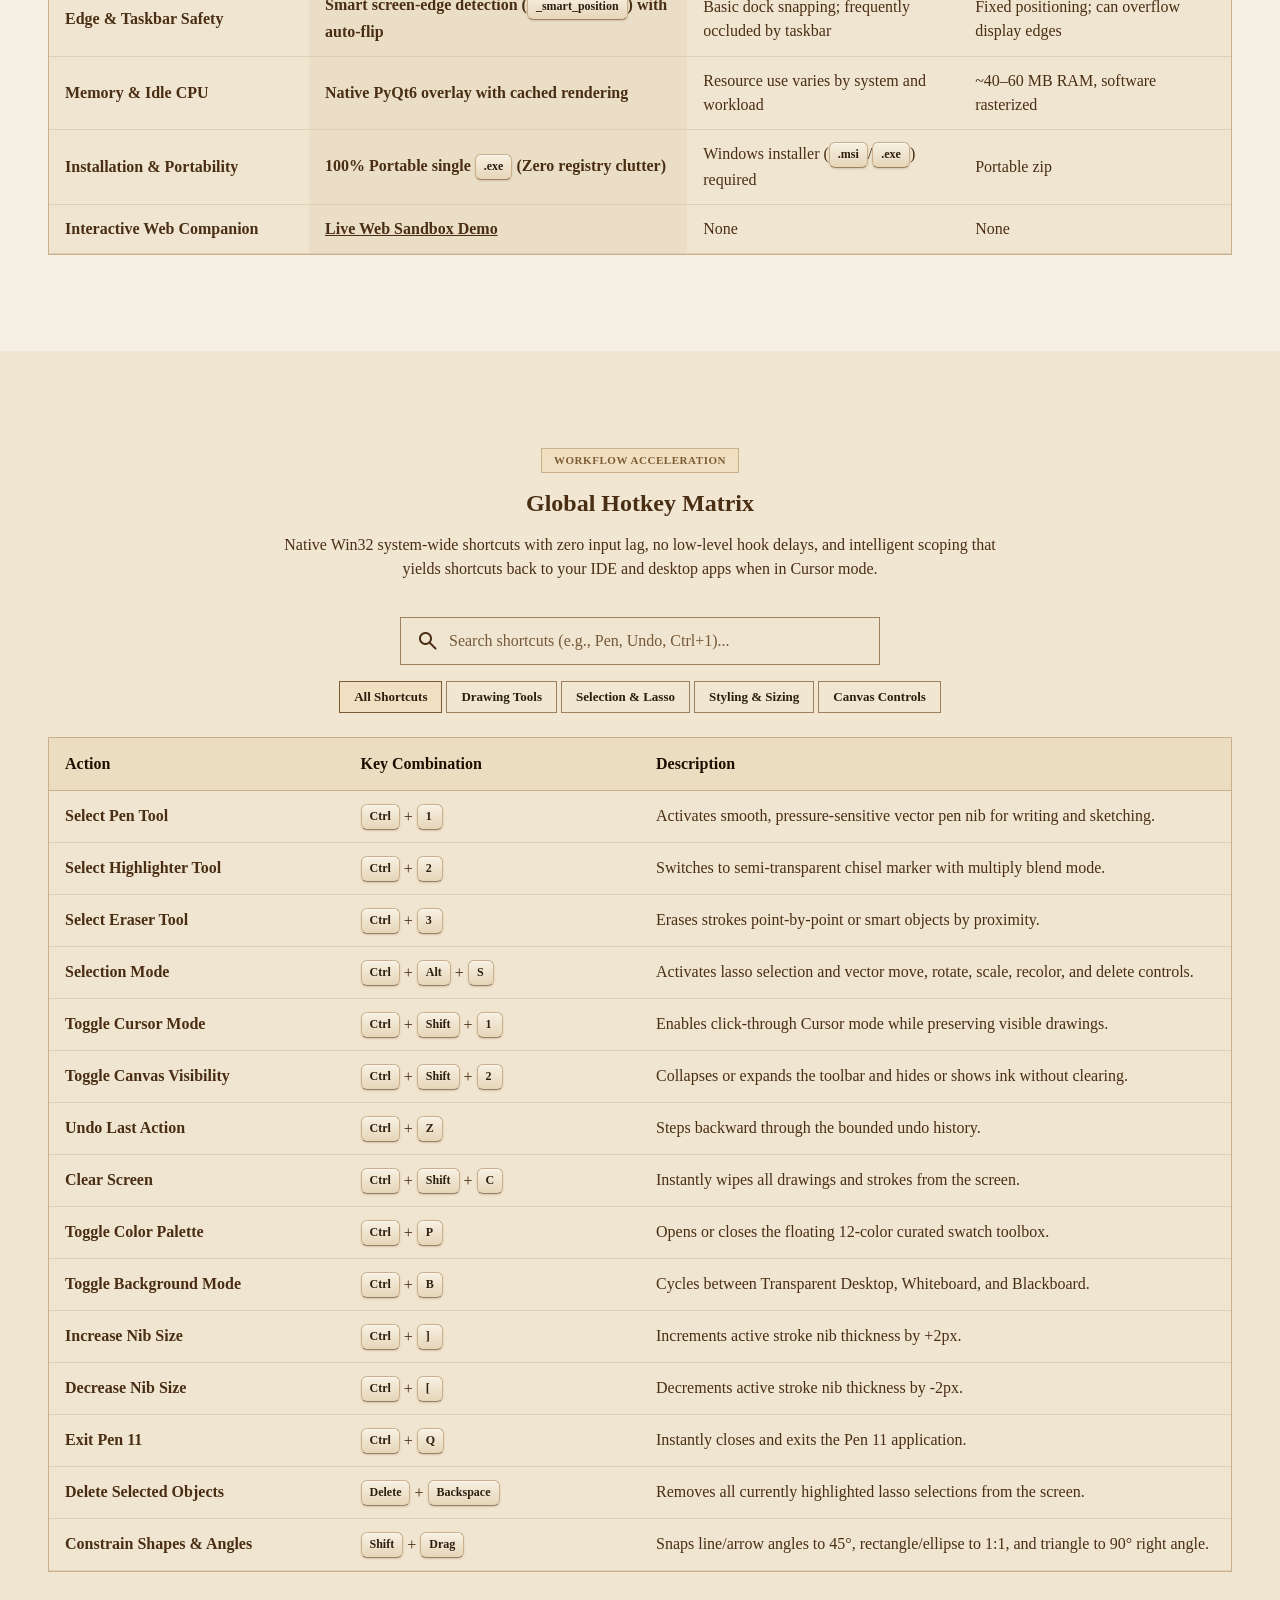
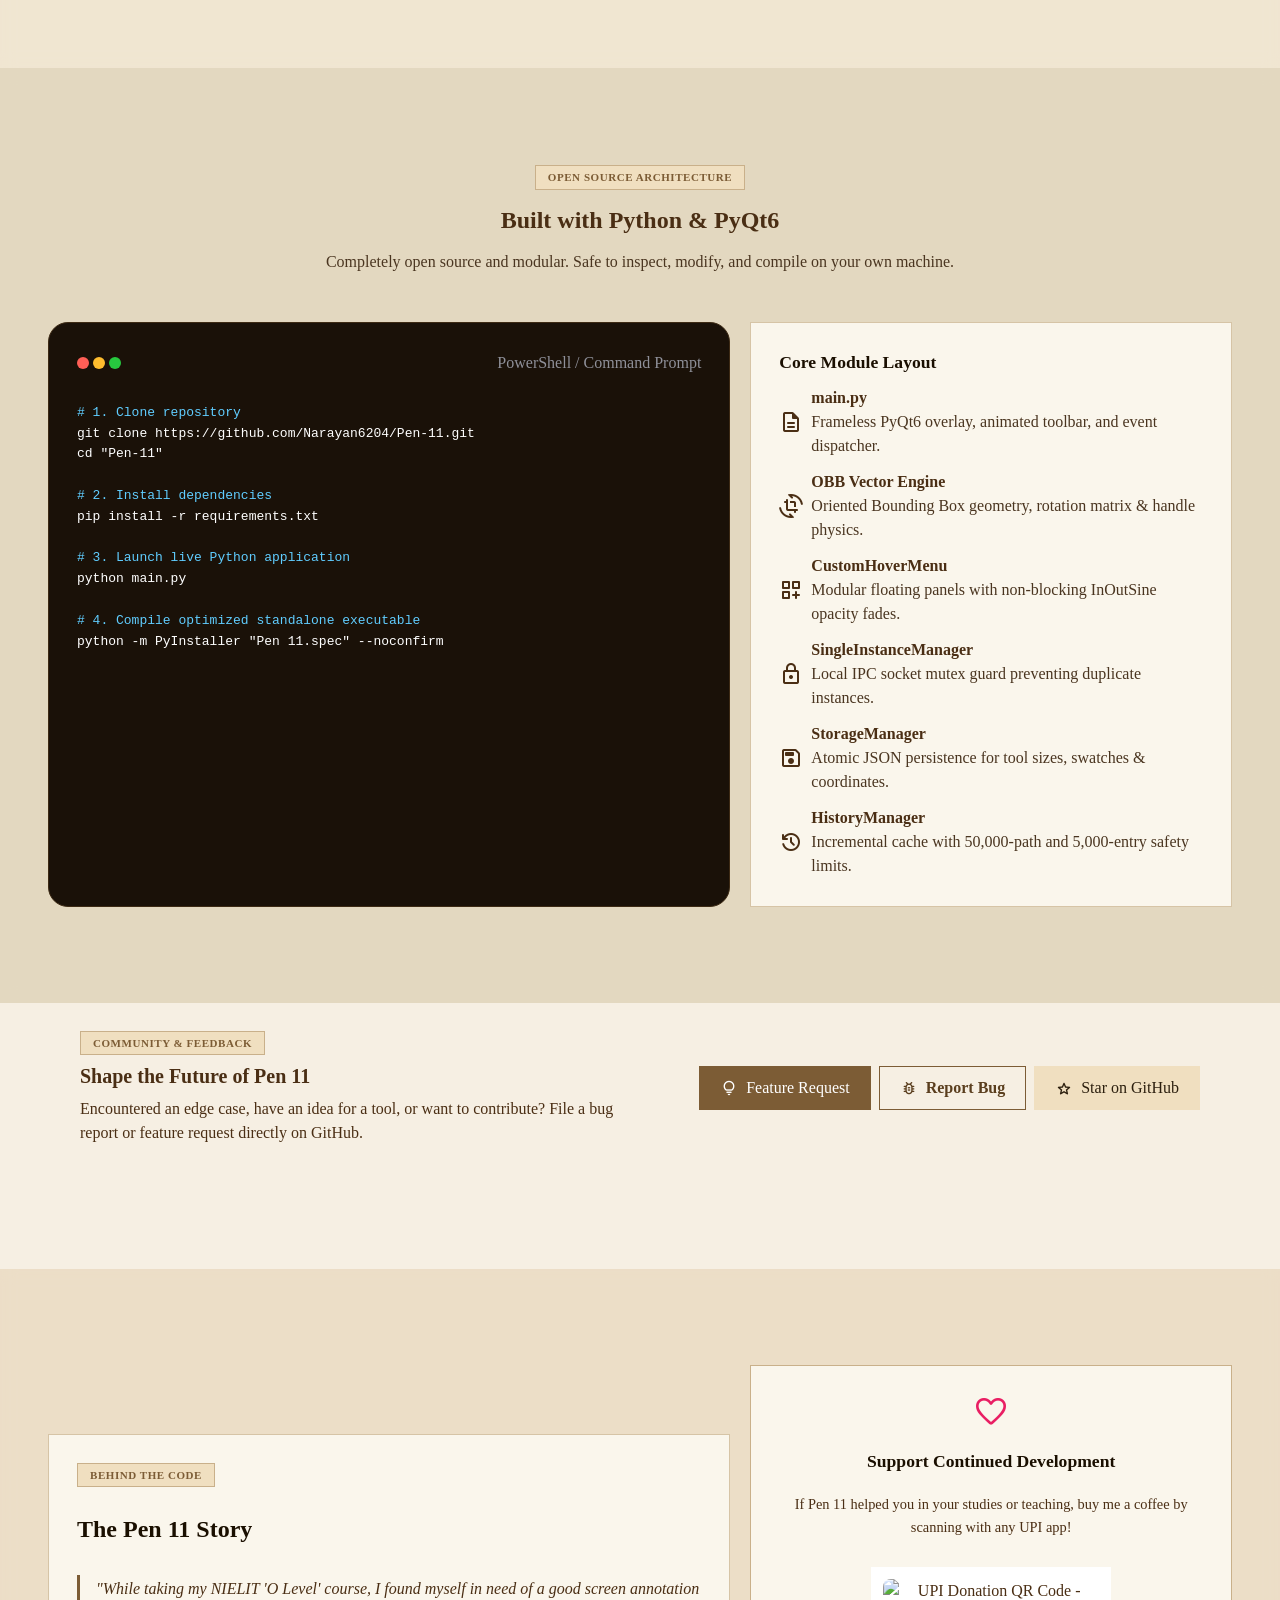
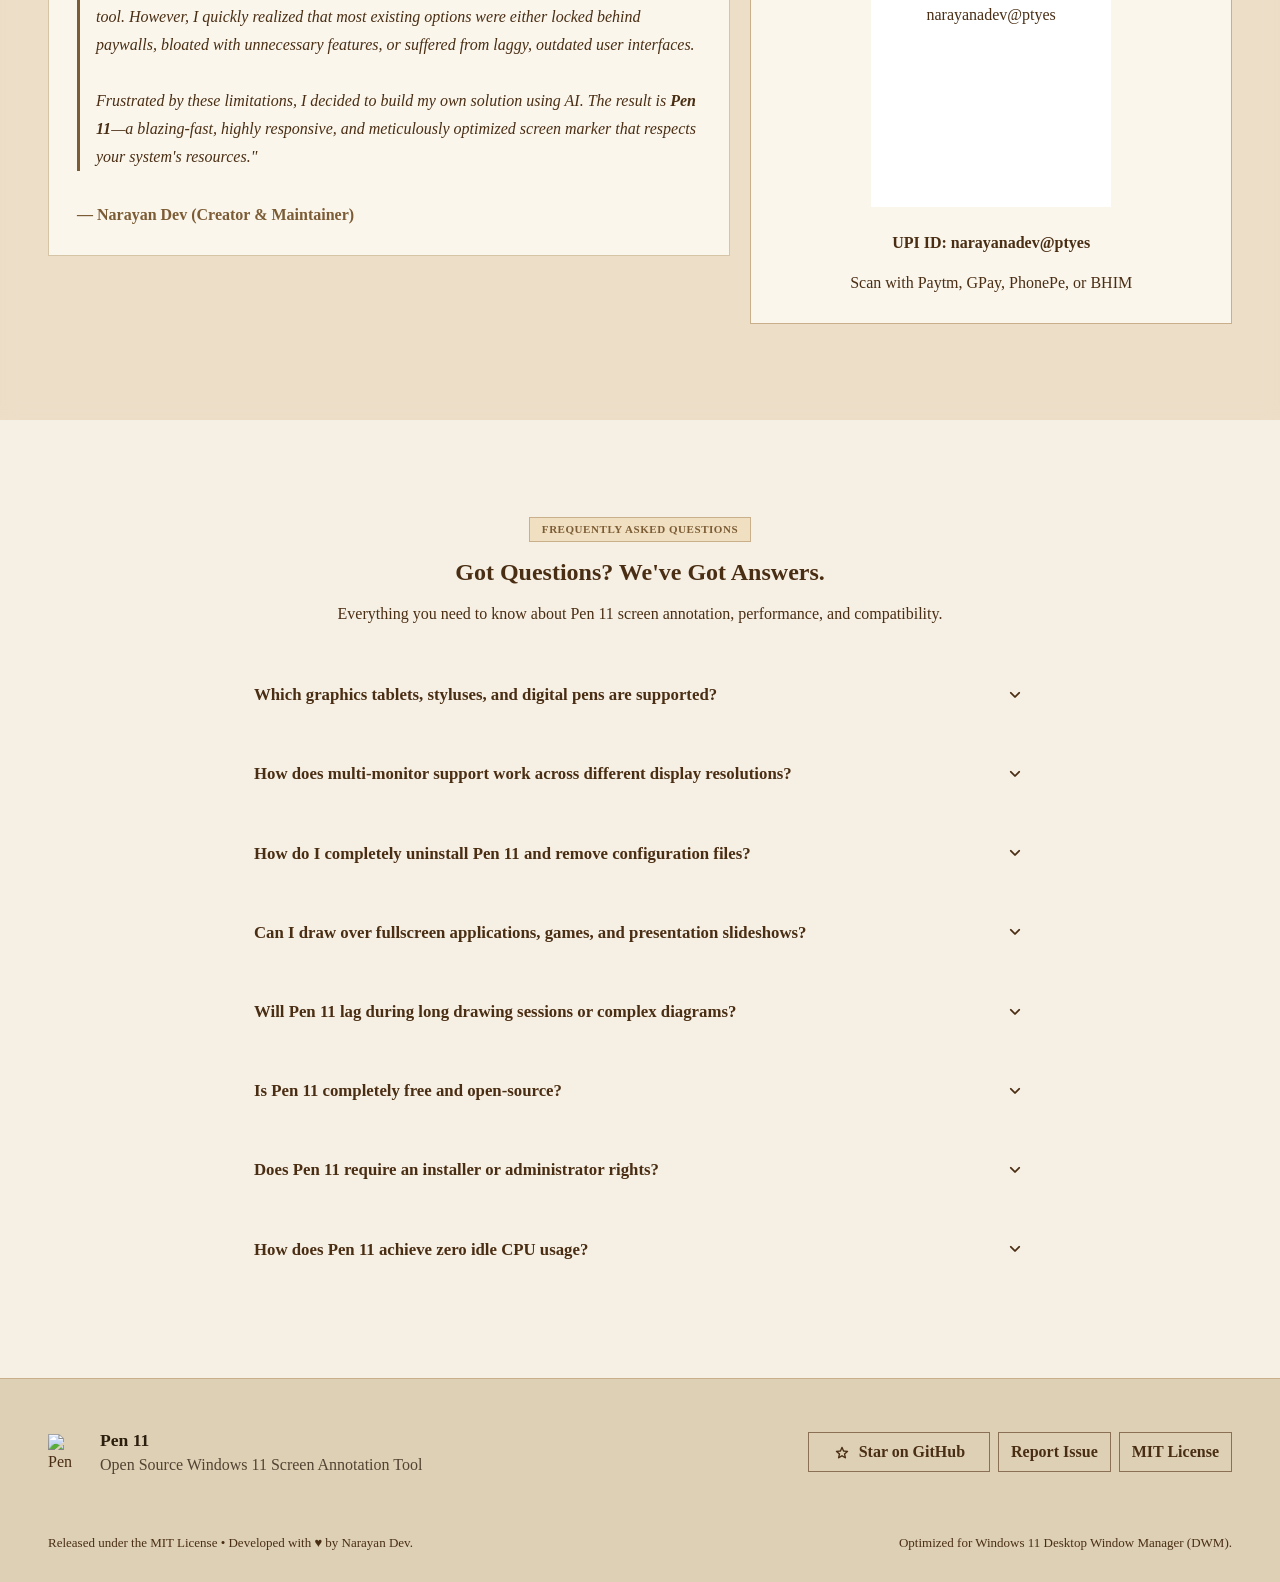
==== commit 3c69f7f8: "Correct remaining Pen 11 release details Align persistence, download, shortcut, and release fallback" ====
--- a/web/index.html
+++ b/web/index.html
@@ -1592,25 +1592,18 @@
         </div>
       </a>
 
-      <!-- Option 2: Google Drive Ultra-Fast Mirror (Bypasses GitHub ISP throttling) -->
+      <!-- Option 2: Official GitHub release download -->
       <a href="https://github.com/Narayan6204/Pen-11/releases/latest" data-gdrive-download-url class="download-option-card" target="_blank" rel="noopener noreferrer">
         <div class="download-option-info">
           <div class="download-option-icon" style="background: rgba(15, 157, 88, 0.12);">
-            <svg width="22" height="22" viewBox="0 0 87.3 78" fill="currentColor" aria-hidden="true">
-              <path d="m6.6 66.85 3.85 6.65c.8 1.4 1.95 2.5 3.3 3.3l13.75-23.8h-27.5c0 1.55.4 3.1 1.2 4.5z" fill="#0066da"/>
-              <path d="m43.65 25-13.75-23.8c-1.35.8-2.5 1.9-3.3 3.3l-25.4 44c-.8 1.4-1.2 2.95-1.2 4.5h27.5z" fill="#00ac47"/>
-              <path d="m73.55 76.8c1.35-.8 2.5-1.9 3.3-3.3l1.6-2.75 7.65-13.25c.8-1.4 1.2-2.95 1.2-4.5h-27.502l5.852 11.5z" fill="#ea4335"/>
-              <path d="m43.65 25 13.75-23.8c-1.35-.8-2.9-1.2-4.5-1.2h-18.5c-1.6 0-3.15.45-4.5 1.2z" fill="#00832d"/>
-              <path d="m59.8 53h-32.3l-13.75 23.8c1.35.8 2.9 1.2 4.5 1.2h50.8c1.6 0 3.15-.45 4.5-1.2z" fill="#2684fc"/>
-              <path d="m73.4 26.5-12.7-22c-.8-1.4-1.95-2.5-3.3-3.3l-13.75 23.8 16.15 28h27.45c0-1.55-.4-3.1-1.2-4.5z" fill="#ffba00"/>
-            </svg>
+            <span class="material-symbols-rounded" aria-hidden="true">open_in_new</span>
           </div>
           <div>
             <div class="download-option-title">
-              <span>Google Drive Mirror</span>
-              <span class="m3-badge-pill" style="font-size: 10px; padding: 2px 6px; background: #0F9D58; color: #FAF6EC;">Ultra Fast</span>
-            </div>
-            <div class="download-option-desc">High-speed regional mirror • Bypasses ISP throttling</div>
+              <span>GitHub Release Download</span>
+              <span class="m3-badge-pill" style="font-size: 10px; padding: 2px 6px; background: #0F9D58; color: #FAF6EC;">Official</span>
+            </div>
+            <div class="download-option-desc">Open the latest official release assets on GitHub</div>
           </div>
         </div>
         <div style="text-align: right;">
@@ -1633,7 +1626,7 @@
           </div>
         </div>
         <div style="text-align: right;">
-          <span class="m3-label-small" style="font-weight: 700; color: var(--md-sys-color-primary);" data-gh-zip-size>21.8 MB</span>
+          <span class="m3-label-small" style="font-weight: 700; color: var(--md-sys-color-primary);" data-gh-zip-size>24.3 MB</span>
           <span class="material-symbols-rounded" style="display: block; font-size: 18px; color: var(--md-sys-color-primary); margin-top: 2px;">download</span>
         </div>
       </a>
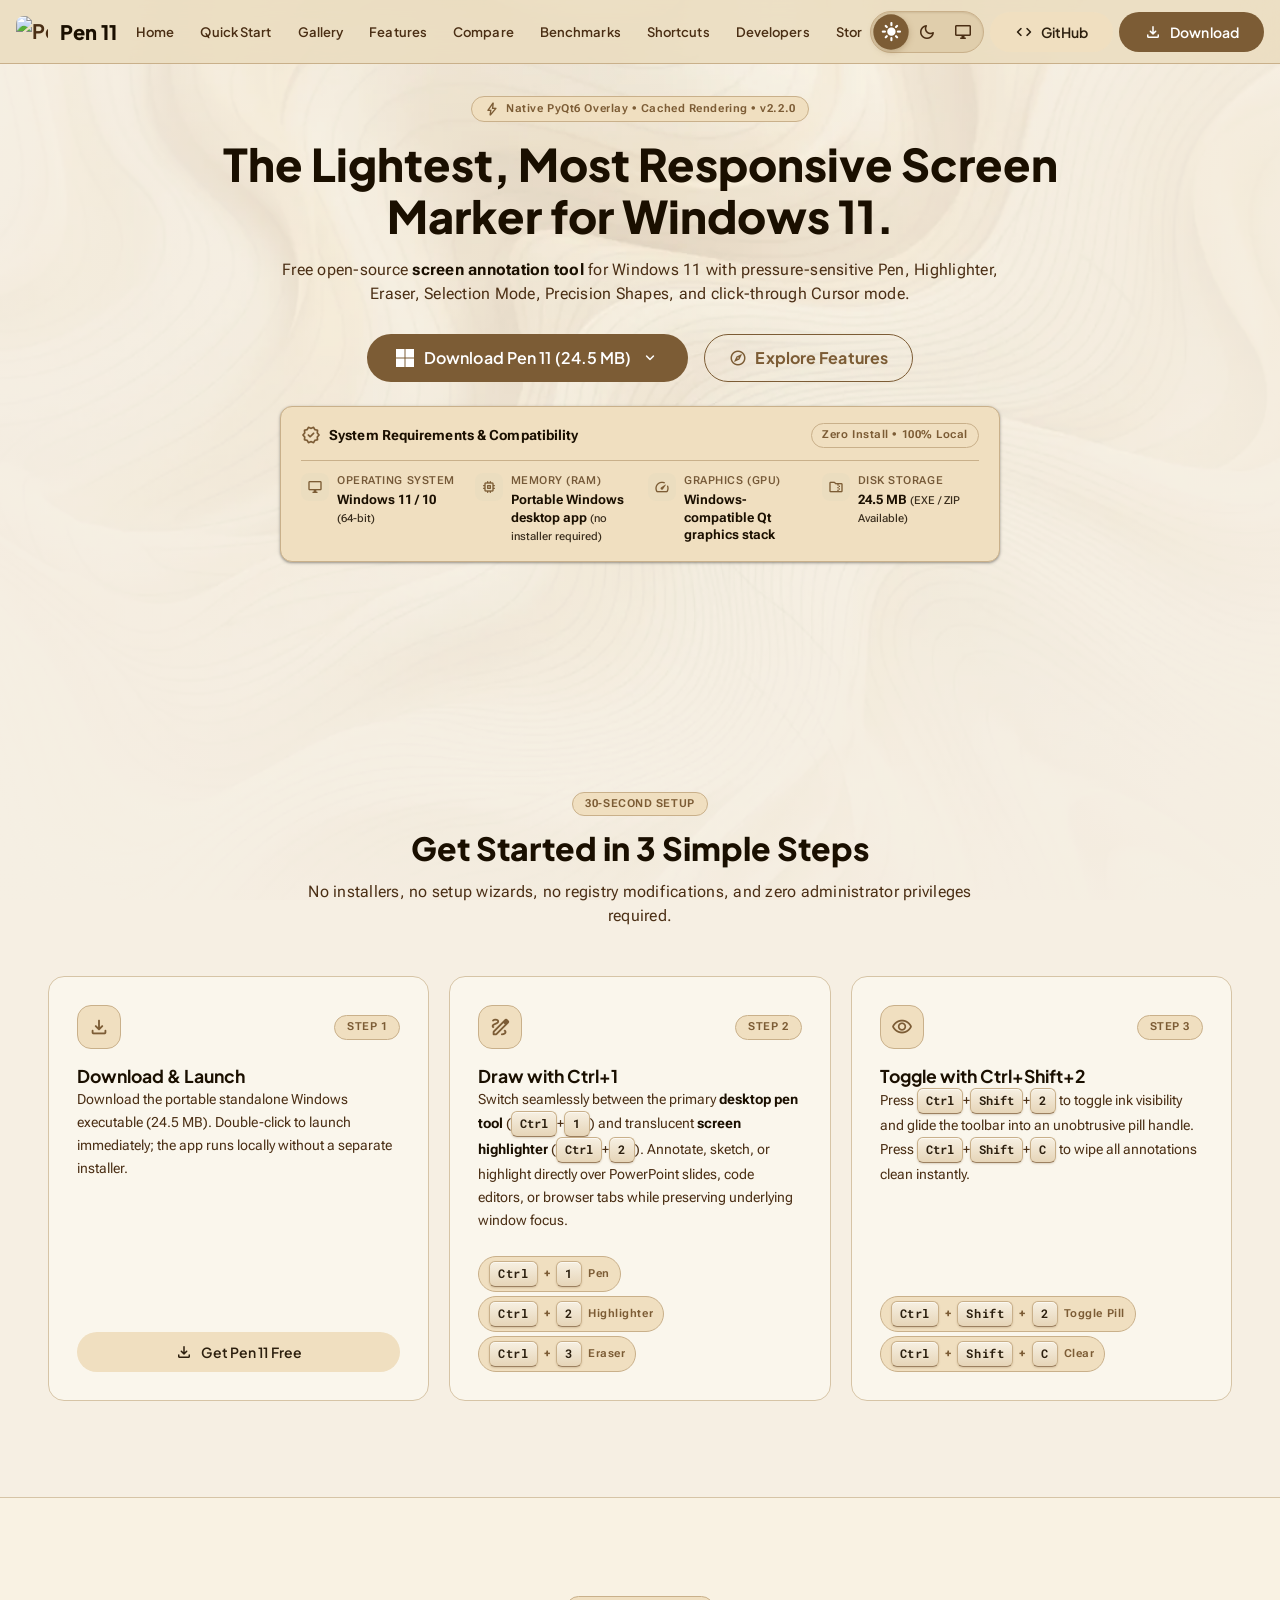
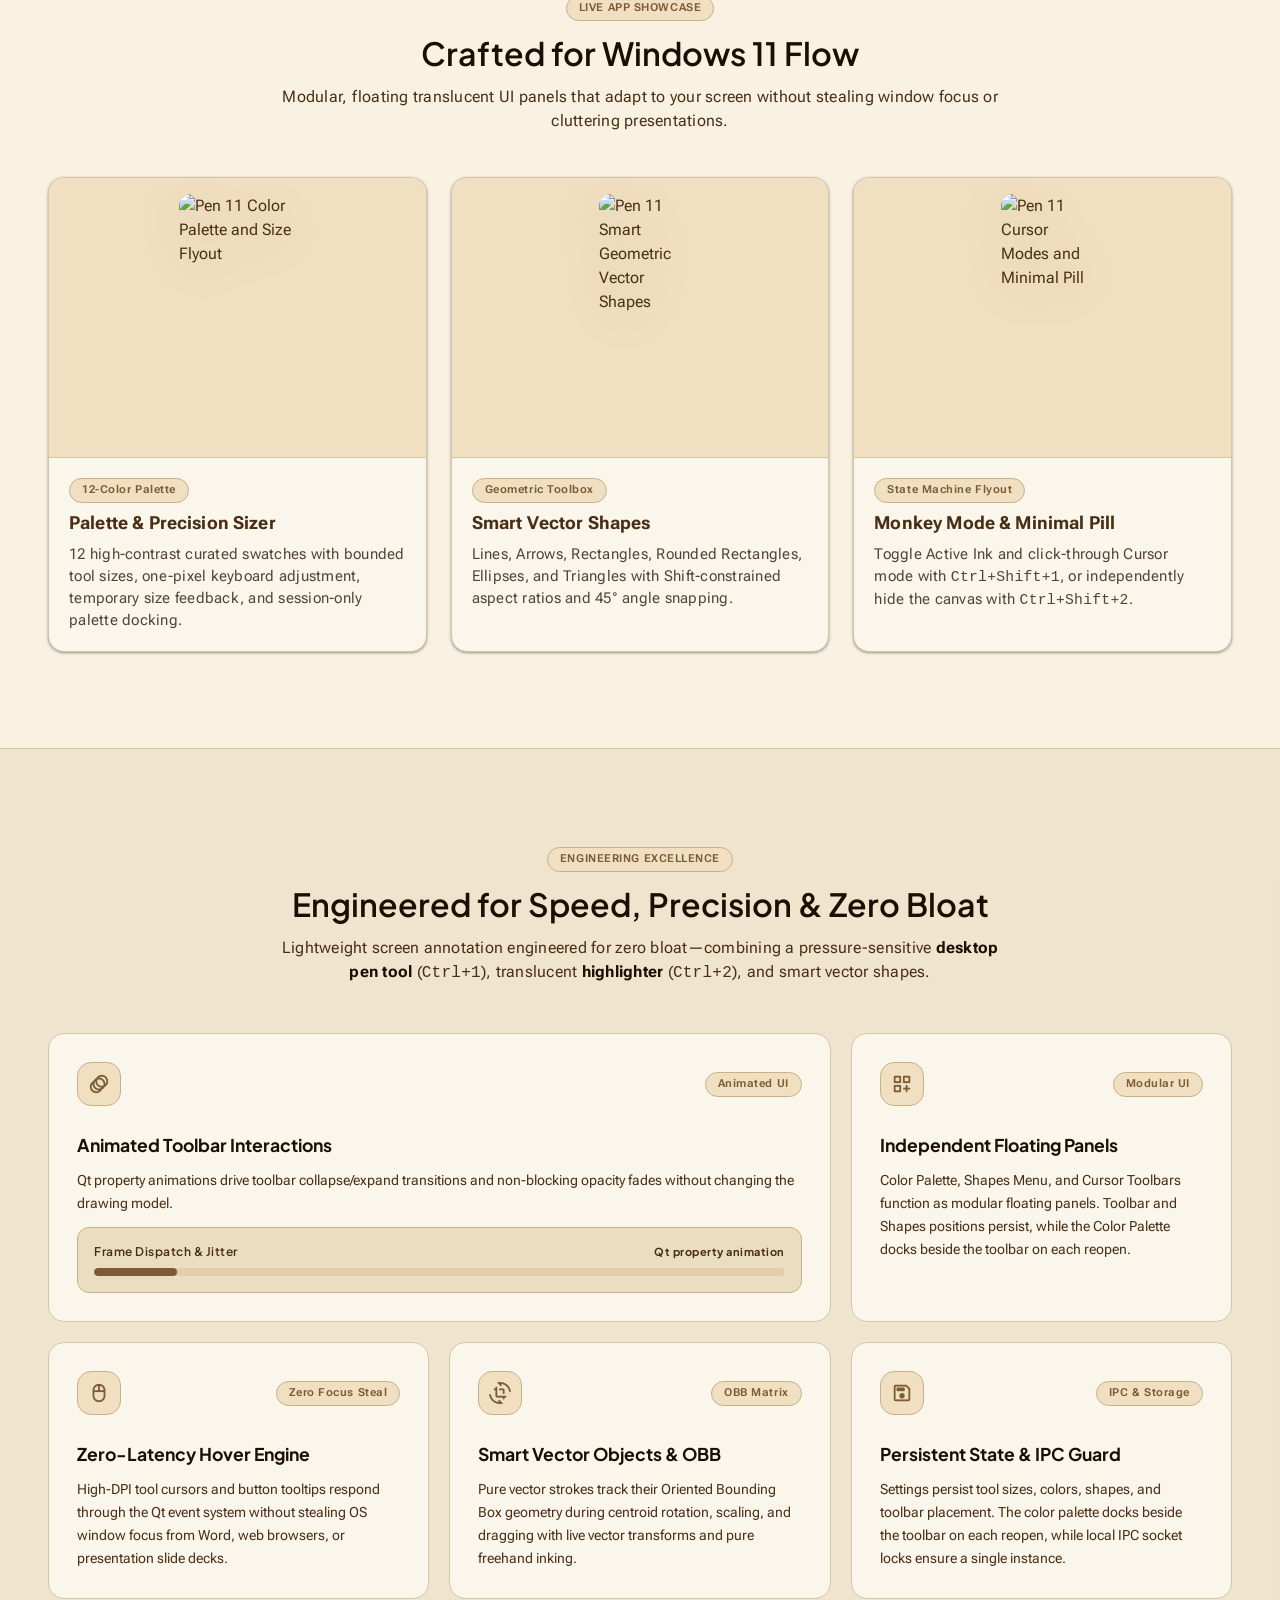
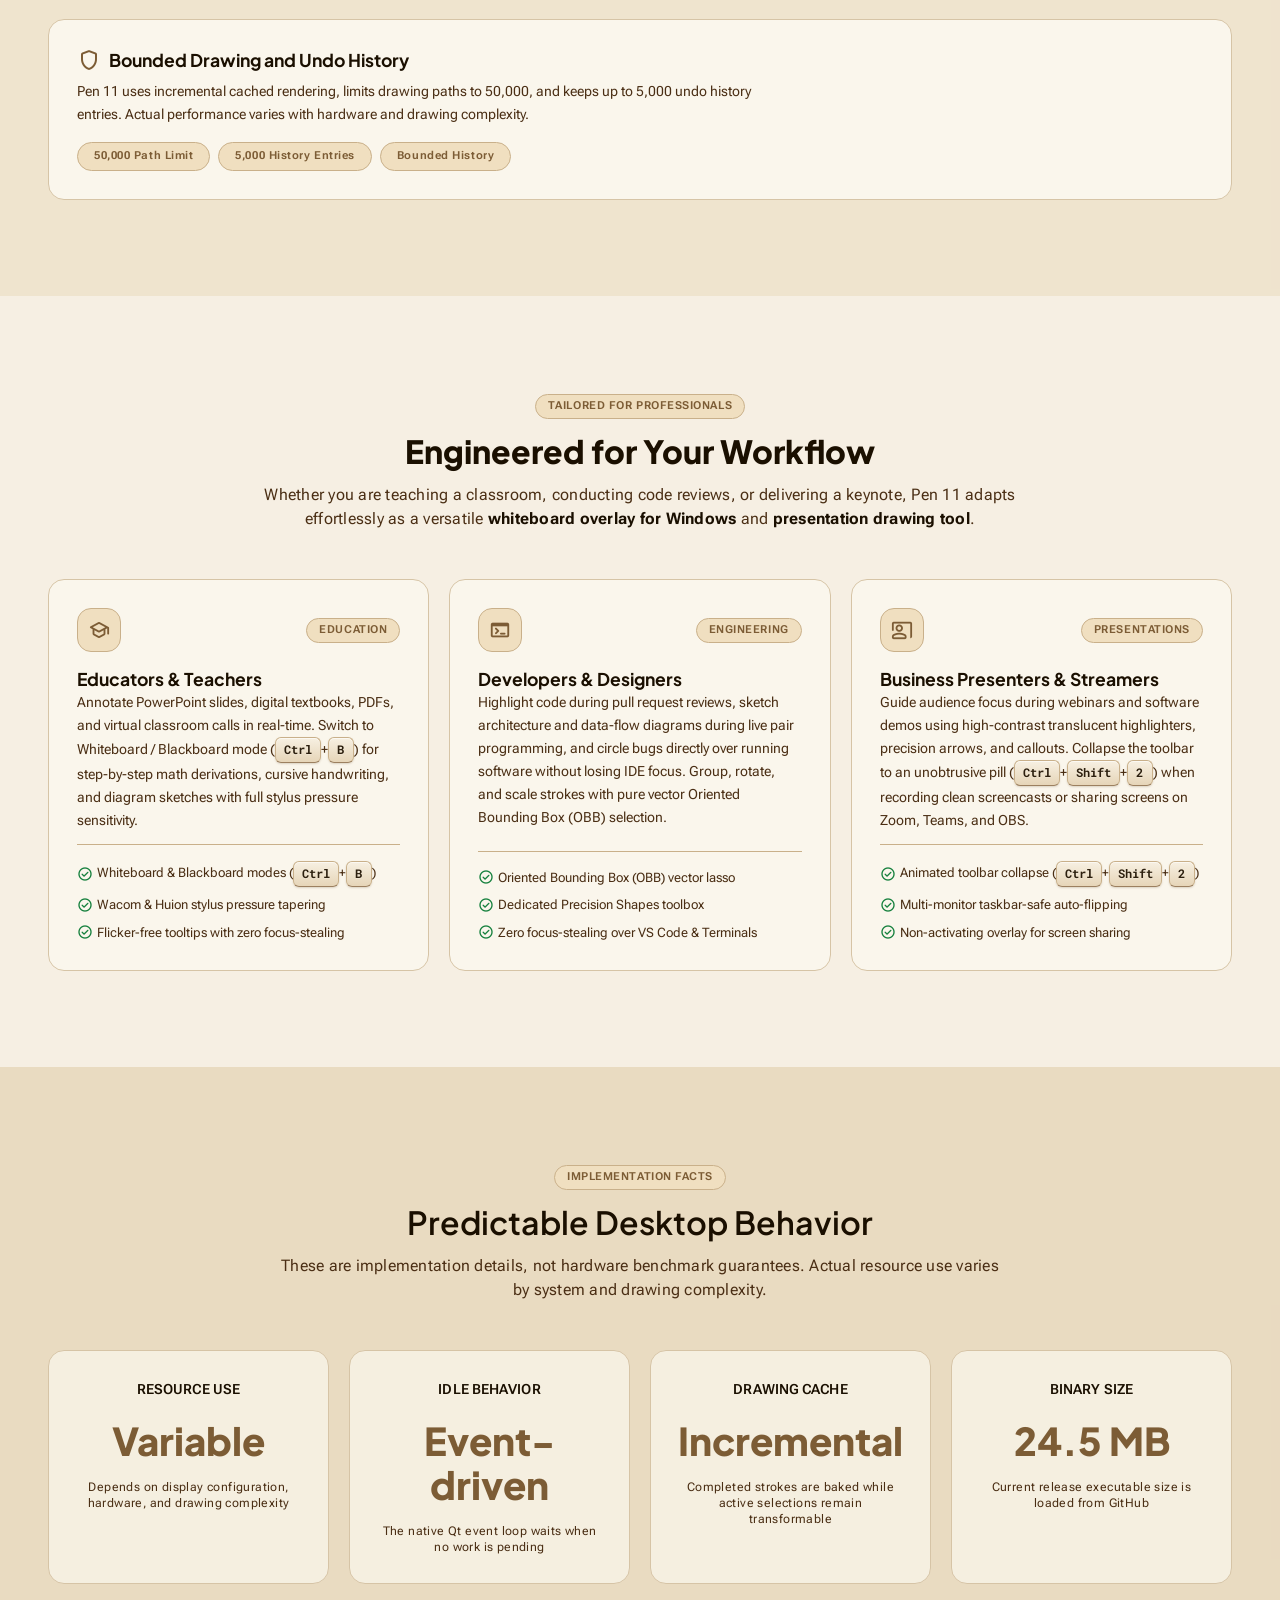
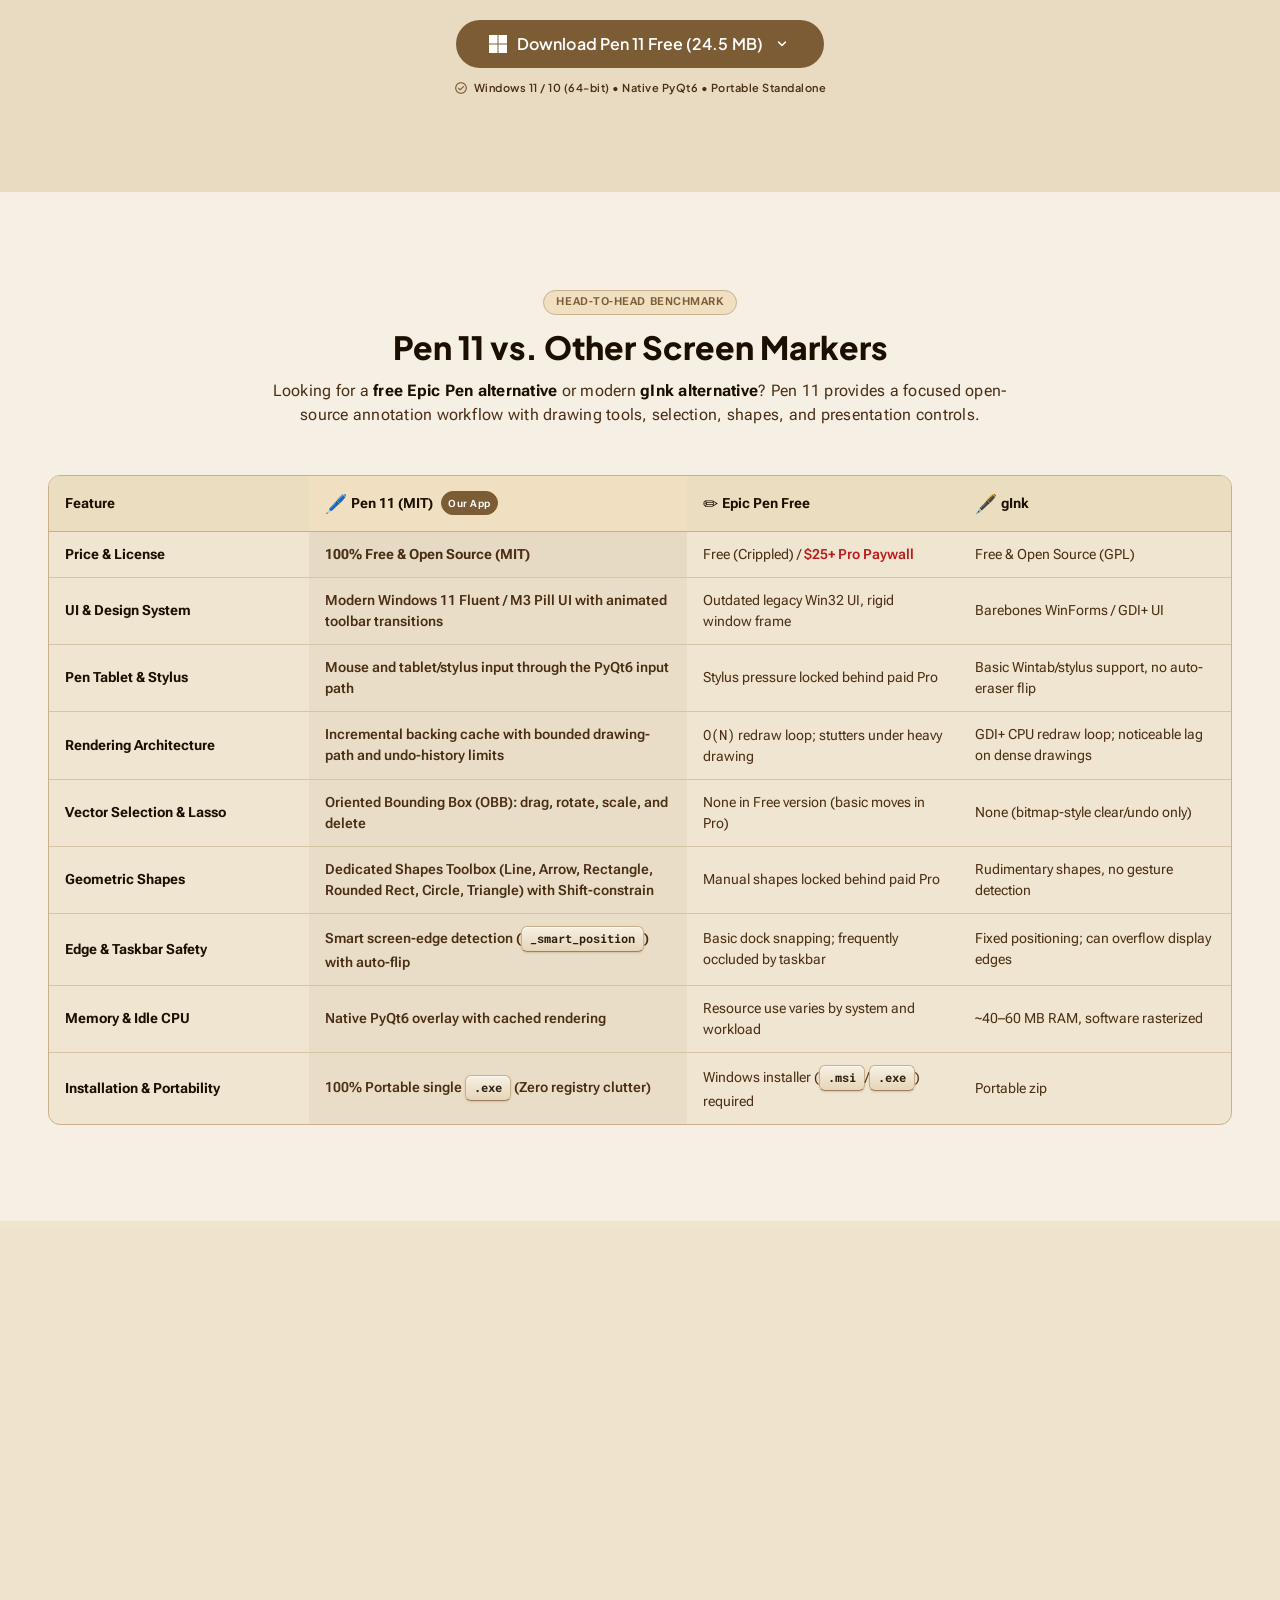
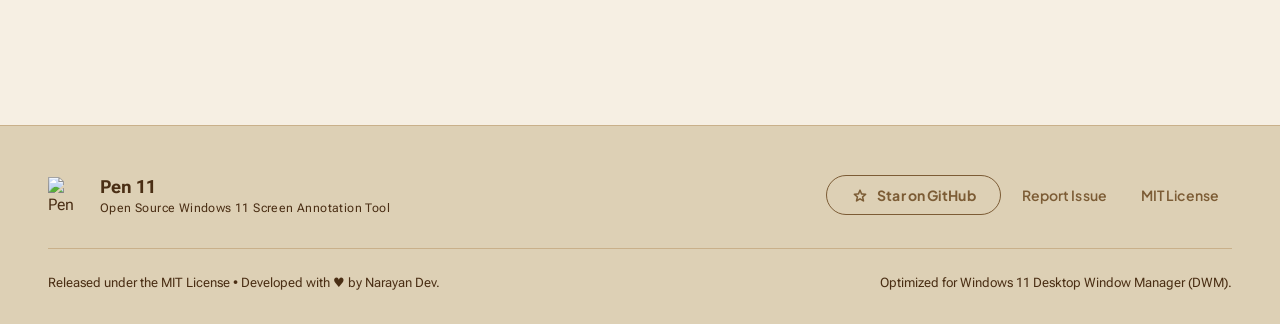
==== commit e0383a80: "feat(web): harden CSP headers, CWV assets, WCAG 2.2 a11y, SEO, and CI gates" ====
--- a/web/index.html
+++ b/web/index.html
@@ -4,7 +4,7 @@
   <meta charset="UTF-8">
   <meta name="viewport" content="width=device-width, initial-scale=1.0">
   <title>Pen 11 — Free Screen Annotation Tool &amp; Marker for Windows</title>
-  
+
   <!-- Canonical & Crawl Directives -->
   <link rel="canonical" href="https://pen-11.pages.dev/">
   <meta name="robots" content="index, follow, max-snippet:-1, max-image-preview:large, max-video-preview:-1">
@@ -14,18 +14,18 @@
   <meta name="description" content="Download Pen 11, a free open-source Windows screen annotation tool with pressure-sensitive inking, highlighter, eraser, Selection Mode, shapes, click-through Cursor mode, and independent canvas visibility controls.">
   <meta name="keywords" content="screen annotation tool, screen marker, draw on screen windows 11, screen pen tool, desktop drawing tool, presentation marker, digital whiteboard overlay, open source annotation">
   <meta name="author" content="Narayan Dev">
-  <meta name="theme-color" content="#0061A4">
-  
+  <meta name="theme-color" content="#7C5C35">
+
   <!-- Open Graph / Facebook / LinkedIn -->
   <meta property="og:type" content="website">
   <meta property="og:url" content="https://pen-11.pages.dev/">
   <meta property="og:site_name" content="Pen 11">
   <meta property="og:title" content="Pen 11 — Free Screen Annotation Tool &amp; Marker for Windows">
   <meta property="og:description" content="Download Pen 11, a free open-source Windows screen annotation tool with pressure-sensitive inking, Selection Mode, shapes, click-through Cursor mode, and independent canvas visibility controls.">
-  <meta property="og:image" content="https://pen-11.pages.dev/assets/screenshot.png">
-  <meta property="og:image:type" content="image/png">
+  <meta property="og:image" content="https://pen-11.pages.dev/assets/og-preview.jpg">
+  <meta property="og:image:type" content="image/jpeg">
   <meta property="og:image:width" content="1200">
-  <meta property="og:image:height" content="675">
+  <meta property="og:image:height" content="630">
   <meta property="og:image:alt" content="Pen 11 Screen Annotation Tool running on Windows 11 desktop">
   <meta property="og:locale" content="en_US">
 
@@ -34,44 +34,31 @@
   <meta name="twitter:url" content="https://pen-11.pages.dev/">
   <meta name="twitter:title" content="Pen 11 — Free Screen Annotation Tool &amp; Marker for Windows">
   <meta name="twitter:description" content="Download Pen 11, a free open-source Windows screen annotation tool with pressure-sensitive inking, Selection Mode, shapes, click-through Cursor mode, and independent canvas visibility controls.">
-  <meta name="twitter:image" content="https://pen-11.pages.dev/assets/screenshot.png">
+  <meta name="twitter:image" content="https://pen-11.pages.dev/assets/og-preview.jpg">
   <meta name="twitter:image:alt" content="Pen 11 Screen Annotation Tool for Windows 11">
 
-  <!-- Favicon -->
+  <!-- Icons & Web App Manifest -->
   <link rel="icon" type="image/svg+xml" href="assets/favicon.svg">
-  <link rel="apple-touch-icon" href="assets/logo.svg">
-
-  <!-- Google Fonts & Material Symbols Preconnect & Stylesheet (Fast Parallel Loading) -->
+  <link rel="apple-touch-icon" sizes="180x180" href="assets/apple-touch-icon.png">
+  <link rel="manifest" href="manifest.webmanifest">
+
+  <!-- Google Fonts & Material Symbols Subset Stylesheets (36 KB Icon Subset + Variable Text Fonts) -->
   <link rel="preconnect" href="https://fonts.googleapis.com">
   <link rel="preconnect" href="https://fonts.gstatic.com" crossorigin>
-  <link rel="stylesheet" href="https://fonts.googleapis.com/css2?family=Plus+Jakarta+Sans:ital,wght@0,300..800;1,300..800&family=Roboto+Flex:opsz,wght,GRAD,slnt@8..144,100..1000,-200..150,-10..0&family=Roboto+Mono:wght@400;500;600;700&family=Material+Symbols+Rounded:opsz,wght,FILL,GRAD@20..48,100..700,0..1,-50..200&display=swap">
+  <link rel="stylesheet" href="https://fonts.googleapis.com/css2?family=Plus+Jakarta+Sans:wght@400;600;700;800&family=Roboto+Flex:wght@400;500;600;700&family=Roboto+Mono:wght@400;600;700&display=swap">
+  <link rel="stylesheet" href="https://fonts.googleapis.com/css2?family=Material+Symbols+Rounded:opsz,wght,FILL,GRAD@20..24,400..600,0..1,0&icon_names=animation,bolt,check_circle,close,co_present,code,crop_rotate,dark_mode,dashboard_customize,description,desktop_windows,download,draw,edit_note,expand_more,explore,folder_zip,grid_view,history,info,keyboard,light_mode,lock,memory,mouse,open_in_new,palette,photo_library,save,school,search,search_off,shield,speed,star,terminal,verified,visibility&display=block">
 
   <!-- Stylesheets -->
-  <link rel="stylesheet" href="css/00-tokens.css?v=4.5.8">
-  <link rel="stylesheet" href="css/01-layout.css?v=4.5.8">
-  <link rel="stylesheet" href="css/02-components.css?v=4.5.8">
-  <link rel="stylesheet" href="css/03-motion.css?v=4.5.8">
-  <link rel="stylesheet" href="css/04-canvas.css?v=4.5.8">
-  <link rel="stylesheet" href="css/05-warm-theme.css?v=4.5.8">
-
-  <!-- Immediate Theme Resolver to Prevent FOUT and Desync -->
-  <script>
-  (function() {
-    try {
-      var savedMode = localStorage.getItem('pen11_theme_mode') || 'light';
-      var prefersDark = window.matchMedia && window.matchMedia('(prefers-color-scheme: dark)').matches;
-      var isDark = savedMode === 'dark' || (savedMode === 'system' && prefersDark);
-      if (savedMode === 'system') {
-        document.documentElement.removeAttribute('data-theme');
-      } else {
-        document.documentElement.setAttribute('data-theme', savedMode);
-      }
-      document.documentElement.setAttribute('data-theme-resolved', isDark ? 'dark' : 'light');
-    } catch (e) {}
-  })();
-  </script>
-
-  <!-- Schema.org Unified JSON-LD Graph for Google Rich Results -->
+  <link rel="stylesheet" href="css/00-tokens.css?v=20261126">
+  <link rel="stylesheet" href="css/01-layout.css?v=20261126">
+  <link rel="stylesheet" href="css/02-components.css?v=20261126">
+  <link rel="stylesheet" href="css/03-motion.css?v=20261126">
+  <link rel="stylesheet" href="css/05-warm-theme.css?v=20261126">
+
+  <!-- Immediate Synchronous Theme Resolver (Prevents FOUT & Satisfies Zero-Unsafe-Inline CSP) -->
+  <script src="js/theme-init.js?v=20261126"></script>
+
+  <!-- Schema.org Unified JSON-LD Graph for Search & AI Overviews -->
   <script type="application/ld+json">
   {
     "@context": "https://schema.org",
@@ -112,7 +99,7 @@
         "license": "https://opensource.org/licenses/MIT",
         "isAccessibleForFree": true,
         "softwareRequirements": "Windows 10 or Windows 11 desktop environment",
-        "image": "https://pen-11.pages.dev/assets/screenshot.png",
+        "image": "https://pen-11.pages.dev/assets/og-preview.jpg",
         "screenshot": [
           "https://pen-11.pages.dev/assets/screenshot.png",
           "https://pen-11.pages.dev/assets/screenshot_palette.png",
@@ -144,6 +131,39 @@
         }
       },
       {
+        "@type": "HowTo",
+        "@id": "https://pen-11.pages.dev/#quickstart",
+        "name": "How to annotate your Windows 11 screen with Pen 11",
+        "description": "Start drawing over any Windows application or presentation in 3 steps with zero installer required.",
+        "totalTime": "PT30S",
+        "tool": [
+          {
+            "@type": "HowToTool",
+            "name": "Pen 11 portable Windows executable (Pen 11.exe)"
+          }
+        ],
+        "step": [
+          {
+            "@type": "HowToStep",
+            "position": 1,
+            "name": "Download and launch Pen 11",
+            "text": "Download the standalone Windows executable or ZIP archive from GitHub Releases and double-click Pen 11.exe without running an installer."
+          },
+          {
+            "@type": "HowToStep",
+            "position": 2,
+            "name": "Activate drawing tools with Ctrl+1",
+            "text": "Press Ctrl+1 for the pressure-sensitive Pen or Ctrl+2 for the translucent Highlighter to annotate directly over slides, code editors, or browsers."
+          },
+          {
+            "@type": "HowToStep",
+            "position": 3,
+            "name": "Toggle visibility or clear annotations",
+            "text": "Press Ctrl+Shift+2 to toggle ink visibility and collapse the toolbar into a floating pill, or Ctrl+Shift+C to clear the screen."
+          }
+        ]
+      },
+      {
         "@type": "FAQPage",
         "@id": "https://pen-11.pages.dev/#faq",
         "mainEntity": [
@@ -168,7 +188,7 @@
             "name": "How do I completely uninstall Pen 11 and remove configuration files?",
             "acceptedAnswer": {
               "@type": "Answer",
-              "text": "Pen 11 is 100% portable: it does not write to the Windows Registry and does not install hidden background daemons. To uninstall, simply delete Pen 11.exe. If you also wish to clear your saved tool sizes and custom palette configurations, delete the settings folder at %APPDATA%\\\\Pen11\\\\."
+              "text": "Pen 11 is 100% portable: it does not write to the Windows Registry and does not install hidden background daemons. To uninstall, simply delete Pen 11.exe. If you also wish to clear your saved tool sizes and custom palette configurations, delete the settings folder at %APPDATA%\\Pen11\\."
             }
           },
           {
@@ -200,7 +220,7 @@
             "name": "Does Pen 11 require an installer or administrator rights?",
             "acceptedAnswer": {
               "@type": "Answer",
-              "text": "No installation wizard is required. Pen 11 is shipped as a standalone Windows executable and compressed ZIP archive. You can download and run it directly from your Downloads folder, Desktop, or USB drive; administrator requirements can depend on the Windows environment."
+              "text": "No installation wizard is required. Pen 11 is shipped as a standalone portable Pen 11.exe and compressed ZIP archive. You can download and run it directly from your Downloads folder, Desktop, or USB drive; administrator requirements can depend on the Windows environment."
             }
           },
           {
@@ -218,93 +238,91 @@
   </script>
 </head>
 <body>
+  <a href="#main-content" class="skip-to-content">Skip to main content</a>
+
   <!-- Ambient Silky Sand Waves Topographic Background -->
   <div class="m3-ambient-waves-bg" aria-hidden="true"></div>
 
   <div class="m3-layout-root">
-    
+
+    <!-- 1. Top App Bar -->
+    <header class="m3-top-app-bar" role="banner">
+      <a href="#hero" class="m3-top-app-bar-brand btn-nowrap" aria-label="Pen 11 Home">
+        <img src="assets/logo.svg" alt="Pen 11 Logo" width="32" height="32" class="shrink-0">
+        <span class="brand-wordmark">Pen 11</span>
+      </a>
+
+      <!-- Desktop Navigation Links -->
+      <nav class="m3-top-app-bar-nav" aria-label="Primary Navigation">
+        <a href="#hero" class="m3-btn m3-btn-text">Home</a>
+        <a href="#quickstart" class="m3-btn m3-btn-text">Quick Start</a>
+        <a href="#gallery" class="m3-btn m3-btn-text">Gallery</a>
+        <a href="#features" class="m3-btn m3-btn-text">Features</a>
+        <a href="#comparison" class="m3-btn m3-btn-text">Compare</a>
+        <a href="#benchmarks" class="m3-btn m3-btn-text">Benchmarks</a>
+        <a href="#hotkeys" class="m3-btn m3-btn-text">Shortcuts</a>
+        <a href="#developers" class="m3-btn m3-btn-text">Developers</a>
+        <a href="#story" class="m3-btn m3-btn-text">Story</a>
+        <a href="#faq" class="m3-btn m3-btn-text">FAQ</a>
+      </nav>
+
+      <!-- Right App Bar Actions -->
+      <div class="m3-top-app-bar-actions">
+        <div class="m3-theme-segmented-group" id="theme-mode-switcher" role="group" aria-label="Theme mode switcher">
+          <button type="button" class="m3-icon-btn active" data-theme-mode="light" title="Light Mode" aria-label="Switch to light mode" aria-pressed="true">
+            <span class="material-symbols-rounded" aria-hidden="true">light_mode</span>
+          </button>
+          <button type="button" class="m3-icon-btn" data-theme-mode="dark" title="Dark Mode" aria-label="Switch to dark mode" aria-pressed="false">
+            <span class="material-symbols-rounded" aria-hidden="true">dark_mode</span>
+          </button>
+          <button type="button" class="m3-icon-btn" data-theme-mode="system" title="System Preference" aria-label="Switch to system theme" aria-pressed="false">
+            <span class="material-symbols-rounded" aria-hidden="true">desktop_windows</span>
+          </button>
+        </div>
+
+        <a href="https://github.com/Narayan6204/Pen-11" target="_blank" rel="noopener noreferrer" class="m3-btn m3-btn-tonal" aria-label="GitHub Repository">
+          <span class="material-symbols-rounded" aria-hidden="true">code</span>
+          <span>GitHub</span>
+        </a>
+
+        <button type="button" class="m3-btn m3-btn-filled btn-download-popup-trigger" aria-haspopup="dialog" aria-expanded="false" aria-label="Download Pen 11">
+          <span class="material-symbols-rounded" aria-hidden="true">download</span>
+          <span>Download</span>
+        </button>
+      </div>
+    </header>
+
     <!-- Main Content Area -->
-    <main class="m3-main-content">
-      
-      <!-- 1. Top App Bar -->
-      <header class="m3-top-app-bar" role="banner">
-        <a href="#hero" class="m3-top-app-bar-brand" aria-label="Pen 11 Home" style="white-space: nowrap; flex-shrink: 0;">
-          <img src="assets/logo.svg" alt="Pen 11 Logo" width="32" height="32" style="flex-shrink: 0;">
-          <span style="white-space: nowrap;">Pen 11</span>
-        </a>
-
-        <!-- Desktop Navigation Links -->
-        <nav class="m3-top-app-bar-nav" role="navigation" aria-label="Primary Navigation">
-          <a href="#hero" class="m3-btn m3-btn-text">Sandbox</a>
-          <a href="#quickstart" class="m3-btn m3-btn-text">Quick Start</a>
-          <a href="#gallery" class="m3-btn m3-btn-text">Gallery</a>
-          <a href="#features" class="m3-btn m3-btn-text">Features</a>
-          <a href="#comparison" class="m3-btn m3-btn-text">Compare</a>
-          <a href="#benchmarks" class="m3-btn m3-btn-text">Benchmarks</a>
-          <a href="#hotkeys" class="m3-btn m3-btn-text">Shortcuts</a>
-          <a href="#developers" class="m3-btn m3-btn-text">Developers</a>
-          <a href="#story" class="m3-btn m3-btn-text">Story</a>
-          <a href="#faq" class="m3-btn m3-btn-text">FAQ</a>
-        </nav>
-
-        <!-- Right App Bar Actions -->
-        <div class="m3-top-app-bar-actions">
-          <!-- Theme Mode Switcher (Segmented Toggle) -->
-          <div class="m3-theme-segmented-group" id="theme-mode-switcher" role="group" aria-label="Theme mode switcher">
-            <button class="m3-icon-btn active" data-theme-mode="light" title="Light Mode" aria-label="Switch to light mode" aria-pressed="true">
-              <span class="material-symbols-rounded">light_mode</span>
-            </button>
-            <button class="m3-icon-btn" data-theme-mode="dark" title="Dark Mode" aria-label="Switch to dark mode" aria-pressed="false">
-              <span class="material-symbols-rounded">dark_mode</span>
-            </button>
-            <button class="m3-icon-btn" data-theme-mode="system" title="System Preference" aria-label="Switch to system theme" aria-pressed="false">
-              <span class="material-symbols-rounded">desktop_windows</span>
-            </button>
-          </div>
-
-          <!-- GitHub Repo Link -->
-          <a href="https://github.com/Narayan6204/Pen-11" target="_blank" rel="noopener noreferrer" class="m3-btn m3-btn-tonal" aria-label="GitHub Repository">
-            <span class="material-symbols-rounded">code</span>
-            <span>GitHub</span>
-          </a>
-
-          <!-- Download Action -->
-          <button type="button" class="m3-btn m3-btn-filled btn-download-popup-trigger" aria-haspopup="dialog" aria-expanded="false" aria-label="Download Pen 11" style="cursor: pointer;">
-            <span class="material-symbols-rounded">download</span>
-            <span>Download</span>
-          </button>
-        </div>
-      </header>
-
-      <!-- 2. Hero Section with Live Interactive Canvas Sandbox -->
-      <section id="hero" class="m3-section" style="padding-top: 32px;" aria-labelledby="hero-title">
+    <main id="main-content" class="m3-main-content" tabindex="-1">
+
+      <!-- 2. Hero Section -->
+      <section id="hero" class="m3-section pt-8" aria-labelledby="hero-title">
         <div class="m3-container">
-          
-          <!-- Hero Header Info -->
-          <div class="m3-flex-col m3-align-center" style="text-align: center; max-width: 900px; margin: 0 auto 36px;">
-            <div class="m3-badge-pill" style="margin-bottom: 16px;">
-              <span class="material-symbols-rounded" style="font-size: 16px;">bolt</span>
+
+          <div class="m3-flex-col m3-align-center section-header section-header--hero-gallery">
+            <div class="m3-badge-pill mb-4">
+              <span class="material-symbols-rounded icon-sm" aria-hidden="true">bolt</span>
               <span>Native PyQt6 Overlay • Cached Rendering • <span data-gh-version>v2.2.0</span></span>
             </div>
 
-            <h1 id="hero-title" class="m3-display-medium" style="margin-bottom: 16px; font-weight: 800;">
+            <h1 id="hero-title" class="m3-display-medium mb-4 text-extrabold">
               The Lightest, Most Responsive Screen Marker for Windows 11.
             </h1>
 
-            <p class="m3-body-large" style="max-width: 720px; margin-bottom: 28px;">
-              A focused way to <strong>draw on screen in Windows 11</strong>—an open-source <strong>screen annotation tool</strong> with pressure-sensitive Pen, Highlighter, Eraser, Selection Mode, precision Shapes, click-through Cursor mode, and independent canvas visibility. Completely free and open-source.
+            <p class="m3-body-large hero-lead">
+              Free open-source <strong>screen annotation tool</strong> for Windows 11 with pressure-sensitive Pen, Highlighter, Eraser, Selection Mode, Precision Shapes, and click-through Cursor mode.
             </p>
 
-            <div class="m3-flex-row m3-gap-md" style="flex-wrap: wrap; justify-content: center;">
-              <button type="button" class="m3-btn m3-btn-filled btn-download-popup-trigger" style="height: 48px; padding: 0 28px; font-size: 1rem; display: inline-flex; align-items: center; gap: 10px; cursor: pointer;" aria-haspopup="dialog" aria-expanded="false" aria-label="Download Pen 11 for Windows">
-                <svg width="18" height="18" viewBox="0 0 88 88" fill="currentColor" aria-hidden="true" style="flex-shrink: 0;">
+            <div class="m3-flex-row m3-gap-md flex-wrap-center">
+              <button type="button" class="m3-btn m3-btn-filled btn-download-popup-trigger btn-hero-primary" aria-haspopup="dialog" aria-expanded="false" aria-label="Download Pen 11 for Windows">
+                <svg width="18" height="18" viewBox="0 0 88 88" fill="currentColor" aria-hidden="true" class="shrink-0">
                   <path d="M0 0h41.6v41.6H0V0zm46.4 0H88v41.6H46.4V0zM0 46.4h41.6V88H0V46.4zm46.4 0H88V88H46.4V46.4z"/>
                 </svg>
                 <span>Download Pen 11 (<span data-gh-size>24.5 MB</span>)</span>
-                <span class="material-symbols-rounded" style="font-size: 20px;">expand_more</span>
+                <span class="material-symbols-rounded icon-lg" aria-hidden="true">expand_more</span>
               </button>
-              <a href="#features" class="m3-btn m3-btn-outlined" style="height: 48px; padding: 0 24px; font-size: 1rem;">
-                <span class="material-symbols-rounded">explore</span>
+              <a href="#features" class="m3-btn m3-btn-outlined btn-hero-secondary">
+                <span class="material-symbols-rounded" aria-hidden="true">explore</span>
                 <span>Explore Features</span>
               </a>
             </div>
@@ -313,31 +331,31 @@
             <div class="m3-sys-req-card" aria-label="Pen 11 System Requirements & Compatibility">
               <div class="sys-req-header">
                 <div class="sys-req-title-wrap">
-                  <span class="material-symbols-rounded">verified</span>
-                  <span class="m3-title-small" style="font-weight: 700; color: var(--md-sys-color-on-surface);">System Requirements & Compatibility</span>
-                </div>
-                <span class="m3-badge-pill" style="font-size: 11px; padding: 4px 10px;">Zero Install • 100% Local</span>
-              </div>
-              
+                  <span class="material-symbols-rounded" aria-hidden="true">verified</span>
+                  <span class="m3-title-small sysreq-heading text-bold">System Requirements &amp; Compatibility</span>
+                </div>
+                <span class="m3-badge-pill sysreq-subpill">Zero Install • 100% Local</span>
+              </div>
+
               <div class="sys-req-grid">
                 <div class="sys-req-item">
-                  <span class="material-symbols-rounded sys-req-icon">desktop_windows</span>
+                  <span class="material-symbols-rounded sys-req-icon" aria-hidden="true">desktop_windows</span>
                   <div class="sys-req-text">
                     <span class="sys-req-label">Operating System</span>
-                    <span class="sys-req-val">Windows 11 / 10 <span style="font-size: 11px; font-weight: normal; opacity: 0.85;">(64-bit)</span></span>
+                    <span class="sys-req-val">Windows 11 / 10 <span class="btn-version-tag">(64-bit)</span></span>
                   </div>
                 </div>
 
                 <div class="sys-req-item">
-                  <span class="material-symbols-rounded sys-req-icon">memory</span>
+                  <span class="material-symbols-rounded sys-req-icon" aria-hidden="true">memory</span>
                   <div class="sys-req-text">
                     <span class="sys-req-label">Memory (RAM)</span>
-                    <span class="sys-req-val">Portable Windows desktop app <span style="font-size: 11px; font-weight: normal; opacity: 0.85;">(no installer required)</span></span>
+                    <span class="sys-req-val">Portable Windows desktop app <span class="btn-version-tag">(no installer required)</span></span>
                   </div>
                 </div>
 
                 <div class="sys-req-item">
-                  <span class="material-symbols-rounded sys-req-icon">speed</span>
+                  <span class="material-symbols-rounded sys-req-icon" aria-hidden="true">speed</span>
                   <div class="sys-req-text">
                     <span class="sys-req-label">Graphics (GPU)</span>
                     <span class="sys-req-val">Windows-compatible Qt graphics stack</span>
@@ -345,166 +363,12 @@
                 </div>
 
                 <div class="sys-req-item">
-                  <span class="material-symbols-rounded sys-req-icon">folder_zip</span>
+                  <span class="material-symbols-rounded sys-req-icon" aria-hidden="true">folder_zip</span>
                   <div class="sys-req-text">
                     <span class="sys-req-label">Disk Storage</span>
-                    <span class="sys-req-val"><span data-gh-size>24.5 MB</span> <span style="font-size: 11px; font-weight: normal; opacity: 0.85;">(EXE / ZIP Available)</span></span>
-                  </div>
-                </div>
-              </div>
-            </div>
-
-          </div>
-
-          <!-- Interactive Sandbox Stage -->
-          <div id="canvas-stage-wrapper" class="canvas-stage-wrapper canvas-backdrop-whiteboard cursor-pen" aria-label="Interactive Pen 11 Drawing Sandbox">
-            
-            <!-- Active Canvas Layers Container -->
-            <div id="pen-hero-canvas-container" class="pen-interactive-canvas"></div>
-
-            <!-- Draggable Floating Pen 11 Warm Sand Toolbar Mockup -->
-            <aside id="pen-live-toolbar" class="pen-toolbar-container" style="top: 24px; right: 24px;" aria-label="Pen 11 Floating Toolbar">
-              
-              <!-- 1. Drag Grip Handle -->
-              <div id="pen-toolbar-drag" class="toolbar-drag-handle" title="Drag Toolbar anywhere" aria-label="Drag toolbar">
-                <div class="toolbar-drag-pill"></div>
-              </div>
-
-              <!-- 2. Monkey Icon State Button (🐵 Active Ink / 🐒 Cursor Click-Through / 🙈 Hidden Canvas) -->
-              <div style="position: relative; display: flex; justify-content: center;">
-                <button id="tb-btn-monkey" class="toolbar-tool-btn" title="Cursor & Canvas Options" aria-label="Cursor State Button">
-                  <span id="tb-monkey-icon">🐵</span>
-                </button>
-                
-                <!-- Horizontal 2-Button Cursor Submenu Flyout -->
-                <div id="tb-monkey-flyout" class="toolbar-monkey-flyout" style="display: none;">
-                  <button class="toolbar-tool-btn" data-monkey="cursor" title="Cursor Click-Through Mode" aria-label="Cursor Mode">
-                    <span>🐒</span>
-                  </button>
-                  <button class="toolbar-tool-btn" data-monkey="hidden" title="Disable Canvas (Collapse Toolbar)" aria-label="Disable Canvas">
-                    <span>🙈</span>
-                  </button>
-                </div>
-              </div>
-
-              <div class="toolbar-divider toolbar-collapsible"></div>
-
-              <!-- 3. Select / Transform Tool (↖️) -->
-              <button class="toolbar-tool-btn toolbar-collapsible" data-tool="select" title="Selection Mode (Ctrl+Alt+S)" aria-label="Selection Mode">
-                <span>↖️</span>
-              </button>
-
-              <!-- 4. Pen Tool (🖊️) -->
-              <button class="toolbar-tool-btn active toolbar-collapsible" data-tool="pen" title="Pen (Ctrl+1)" aria-label="Pen tool">
-                <span>🖊️</span>
-              </button>
-
-              <!-- 5. Highlighter Tool (🖍️) -->
-              <button class="toolbar-tool-btn toolbar-collapsible" data-tool="highlighter" title="Highlighter (Ctrl+2)" aria-label="Highlighter tool">
-                <span>🖍️</span>
-              </button>
-
-              <!-- 6. Shape Menu Button (📐) & Flyout -->
-              <div class="toolbar-collapsible" style="position: relative;">
-                <button id="tb-btn-shapes" class="toolbar-tool-btn" title="Shapes (Line, Arrow, Rect, RoundRect, Circle, Triangle)" aria-label="Shapes selection">
-                  <span>📐</span>
-                </button>
-
-                <!-- Shapes Popover Grid (6 Shapes) -->
-                <div id="tb-shapes-flyout" class="toolbar-shape-flyout" style="display: none;">
-                  <div id="tb-shapes-drag" class="toolbar-drag-handle" title="Drag Shapes Menu" aria-label="Drag shapes menu" style="width: 100%; display: flex; justify-content: center; cursor: grab; padding: 2px 0 6px;">
-                    <div class="toolbar-drag-pill"></div>
-                  </div>
-                  <div class="shape-flyout-title">Shapes</div>
-                  <div class="shape-flyout-grid">
-                    <button class="toolbar-tool-btn" data-shape="line" title="Line (Shift for 45°)" aria-label="Line shape">
-                      <svg width="22" height="22" viewBox="0 0 24 24" fill="none" stroke="#333333" stroke-width="2.2" stroke-linecap="round" stroke-linejoin="round"><line x1="5" y1="19" x2="19" y2="5"></line></svg>
-                    </button>
-                    <button class="toolbar-tool-btn" data-shape="arrow" title="Arrow (Shift for 45°)" aria-label="Arrow shape">
-                      <svg width="22" height="22" viewBox="0 0 24 24" fill="none" stroke="#333333" stroke-width="2.2" stroke-linecap="round" stroke-linejoin="round"><line x1="5" y1="19" x2="19" y2="5"></line><polyline points="10 5 19 5 19 14"></polyline></svg>
-                    </button>
-                    <button class="toolbar-tool-btn" data-shape="rectangle" title="Rectangle (Shift for 1:1 Square)" aria-label="Rectangle shape">
-                      <svg width="22" height="22" viewBox="0 0 24 24" fill="none" stroke="#333333" stroke-width="2.2" stroke-linecap="round" stroke-linejoin="round"><rect x="4" y="6" width="16" height="12" rx="0"></rect></svg>
-                    </button>
-                    <button class="toolbar-tool-btn" data-shape="rounded_rectangle" title="Rounded Rectangle (Shift for 1:1 Square)" aria-label="Rounded rectangle shape">
-                      <svg width="22" height="22" viewBox="0 0 24 24" fill="none" stroke="#333333" stroke-width="2.2" stroke-linecap="round" stroke-linejoin="round"><rect x="4" y="6" width="16" height="12" rx="3.5"></rect></svg>
-                    </button>
-                    <button class="toolbar-tool-btn" data-shape="circle" title="Circle (Shift for 1:1 Circle)" aria-label="Circle shape">
-                      <svg width="22" height="22" viewBox="0 0 24 24" fill="none" stroke="#333333" stroke-width="2.2" stroke-linecap="round" stroke-linejoin="round"><circle cx="12" cy="12" r="8"></circle></svg>
-                    </button>
-                    <button class="toolbar-tool-btn" data-shape="triangle" title="Triangle (Shift for 90° Right Angle)" aria-label="Triangle shape">
-                      <svg width="22" height="22" viewBox="0 0 24 24" fill="none" stroke="#333333" stroke-width="2.2" stroke-linecap="round" stroke-linejoin="round"><path d="M12 4 L21 19 L3 19 Z"></path></svg>
-                    </button>
-                  </div>
-                </div>
-              </div>
-
-              <!-- 7. Eraser Tool (🧽) -->
-              <button class="toolbar-tool-btn toolbar-collapsible" data-tool="eraser" title="Eraser (Ctrl+3)" aria-label="Eraser tool">
-                <span>🧽</span>
-              </button>
-
-              <div class="toolbar-divider toolbar-collapsible"></div>
-
-              <!-- 8. Floating Color Palette Button (🎨) & Popover (12 Curated Colors) -->
-              <div class="toolbar-collapsible" style="position: relative;">
-                <button id="tb-btn-palette" class="toolbar-tool-btn" title="Color Palette (Ctrl+P)" aria-label="Color Palette">
-                  <span>🎨</span>
-                </button>
-
-                <!-- 12-Color Grid Popover -->
-                <div id="tb-palette-popover" class="toolbar-palette-popover" style="display: none;">
-                  <div id="tb-palette-drag" class="toolbar-drag-handle" title="Drag Color Palette" aria-label="Drag color palette" style="width: 100%; display: flex; justify-content: center; cursor: grab; padding: 2px 0 6px;">
-                    <div class="toolbar-drag-pill"></div>
-                  </div>
-                  <div class="palette-title">Colors</div>
-                  <div class="palette-grid">
-                    <button class="palette-color-btn active" data-hex="#000000" style="background-color: #000000; color: #000000;" title="Black" aria-label="Black"></button>
-                    <button class="palette-color-btn" data-hex="#FFFFFF" style="background-color: #FFFFFF; color: #FFFFFF;" title="White" aria-label="White"></button>
-                    <button class="palette-color-btn" data-hex="#717171" style="background-color: #717171; color: #717171;" title="Gray" aria-label="Gray"></button>
-                    <button class="palette-color-btn" data-hex="#FF3B30" style="background-color: #FF3B30; color: #FF3B30;" title="Red" aria-label="Red"></button>
-                    <button class="palette-color-btn" data-hex="#FF9500" style="background-color: #FF9500; color: #FF9500;" title="Orange" aria-label="Orange"></button>
-                    <button class="palette-color-btn" data-hex="#FFCC00" style="background-color: #FFCC00; color: #FFCC00;" title="Yellow" aria-label="Yellow"></button>
-                    <button class="palette-color-btn" data-hex="#4CD964" style="background-color: #4CD964; color: #4CD964;" title="Green" aria-label="Green"></button>
-                    <button class="palette-color-btn" data-hex="#5AC8FA" style="background-color: #5AC8FA; color: #5AC8FA;" title="Light Blue" aria-label="Light Blue"></button>
-                    <button class="palette-color-btn" data-hex="#007AFF" style="background-color: #007AFF; color: #007AFF;" title="Blue" aria-label="Blue"></button>
-                    <button class="palette-color-btn" data-hex="#5856D6" style="background-color: #5856D6; color: #5856D6;" title="Purple" aria-label="Purple"></button>
-                    <button class="palette-color-btn" data-hex="#FF2D55" style="background-color: #FF2D55; color: #FF2D55;" title="Pink" aria-label="Pink"></button>
-                    <button class="palette-color-btn" data-hex="#A2845E" style="background-color: #A2845E; color: #A2845E;" title="Brown" aria-label="Brown"></button>
-                  </div>
-                </div>
-              </div>
-
-              <div class="toolbar-divider toolbar-collapsible"></div>
-
-              <!-- 9. Undo Action (↩️) -->
-              <button id="tb-btn-undo" class="toolbar-tool-btn toolbar-collapsible" title="Undo (Ctrl+Z)" aria-label="Undo stroke" disabled>
-                <span>↩️</span>
-              </button>
-
-              <!-- 10. Board Toggle (⬜) -->
-              <button id="tb-btn-bg" class="toolbar-tool-btn toolbar-collapsible" title="Toggle Whiteboard/Blackboard (Ctrl+B)" aria-label="Toggle canvas backdrop">
-                <span>⬜</span>
-              </button>
-
-              <!-- 11. Clear Screen Action (🗑️) -->
-              <button id="tb-btn-clear" class="toolbar-tool-btn toolbar-collapsible" title="Clear Screen (Ctrl+Shift+C)" aria-label="Clear screen">
-                <span>🗑️</span>
-              </button>
-            </aside>
-
-            <!-- Bottom Left HUD Metric -->
-            <div class="canvas-hud-bottom-left">
-              <div class="hud-pill">
-                <div class="hud-pill-dot"></div>
-                <span>Native Overlay • Animated UI • Smart Objects</span>
-              </div>
-            </div>
-
-            <!-- Top Right HUD Backdrop Indicator -->
-            <div class="canvas-hud-top-right">
-              <div class="hud-pill" style="font-size: 11px;">
-                <span>Click & drag on canvas to test drawing!</span>
+                    <span class="sys-req-val"><span data-gh-size>24.5 MB</span> <span class="btn-version-tag">(EXE / ZIP Available)</span></span>
+                  </div>
+                </div>
               </div>
             </div>
 
@@ -516,10 +380,10 @@
       <!-- Quick Start Guide (3 Simple Steps) -->
       <section id="quickstart" class="m3-section" aria-labelledby="quickstart-title">
         <div class="m3-container">
-          
-          <div style="text-align: center; max-width: 720px; margin: 0 auto 48px;">
-            <span class="m3-badge-pill" style="margin-bottom: 12px;">30-SECOND SETUP</span>
-            <h2 id="quickstart-title" class="m3-headline-large" style="color: var(--md-sys-color-on-surface); margin-bottom: 12px; font-weight: 800;">
+
+          <div class="section-header">
+            <span class="m3-badge-pill mb-3">30-SECOND SETUP</span>
+            <h2 id="quickstart-title" class="m3-headline-large text-on-surface mb-3 text-extrabold">
               Get Started in 3 Simple Steps
             </h2>
             <p class="m3-body-large">
@@ -527,69 +391,68 @@
             </p>
           </div>
 
-          <!-- 3 Steps Bento Grid -->
           <div class="bento-grid">
-            
+
             <!-- Step 1 Card -->
-            <article class="bento-card bento-col-4" style="display: flex; flex-direction: column; justify-content: space-between;">
+            <article class="bento-card bento-col-4 flex-col-between">
               <div>
                 <div class="bento-card-header">
                   <div class="bento-card-icon">
-                    <span class="material-symbols-rounded">download</span>
-                  </div>
-                  <span class="m3-badge-pill" style="font-weight: 700;">STEP 1</span>
+                    <span class="material-symbols-rounded" aria-hidden="true">download</span>
+                  </div>
+                  <span class="m3-badge-pill text-bold">STEP 1</span>
                 </div>
                 <h3 class="bento-card-title">Download &amp; Launch</h3>
-                <p class="bento-card-description" style="margin-bottom: 16px;">
+                <p class="bento-card-description mb-4">
                   Download the portable standalone Windows executable (<span data-gh-size>24.5 MB</span>). Double-click to launch immediately; the app runs locally without a separate installer.
                 </p>
               </div>
-              <div style="margin-top: 12px;">
-                <button type="button" class="m3-btn m3-btn-tonal btn-download-popup-trigger" style="width: 100%; justify-content: center; gap: 8px; cursor: pointer;" aria-haspopup="dialog" aria-expanded="false">
-                  <span class="material-symbols-rounded" style="font-size: 18px;">download</span>
+              <div class="mt-3">
+                <button type="button" class="m3-btn m3-btn-tonal btn-download-popup-trigger btn-full-center" aria-haspopup="dialog" aria-expanded="false">
+                  <span class="material-symbols-rounded icon-md" aria-hidden="true">download</span>
                   <span>Get Pen 11 Free</span>
                 </button>
               </div>
             </article>
 
             <!-- Step 2 Card -->
-            <article class="bento-card bento-col-4" style="display: flex; flex-direction: column; justify-content: space-between;">
+            <article class="bento-card bento-col-4 flex-col-between">
               <div>
                 <div class="bento-card-header">
                   <div class="bento-card-icon">
-                    <span class="material-symbols-rounded">draw</span>
-                  </div>
-                  <span class="m3-badge-pill" style="font-weight: 700;">STEP 2</span>
+                    <span class="material-symbols-rounded" aria-hidden="true">draw</span>
+                  </div>
+                  <span class="m3-badge-pill text-bold">STEP 2</span>
                 </div>
                 <h3 class="bento-card-title">Draw with Ctrl+1</h3>
-                <p class="bento-card-description" style="margin-bottom: 16px;">
-                  Switch seamlessly between the primary <strong>desktop pen tool</strong> (<kbd>Ctrl</kbd>+<kbd>1</kbd>) and translucent <strong>screen highlighter</strong> (<kbd>Ctrl</kbd>+<kbd>2</kbd>). Annotate, sketch, or highlight directly over PowerPoint slides, code editors, or browser tabs while preserving the underlying window focus.
+                <p class="bento-card-description mb-4">
+                  Switch seamlessly between the primary <strong>desktop pen tool</strong> (<kbd>Ctrl</kbd>+<kbd>1</kbd>) and translucent <strong>screen highlighter</strong> (<kbd>Ctrl</kbd>+<kbd>2</kbd>). Annotate, sketch, or highlight directly over PowerPoint slides, code editors, or browser tabs while preserving underlying window focus.
                 </p>
               </div>
-              <div class="m3-flex-row m3-gap-xs" style="flex-wrap: wrap; margin-top: 12px;">
-                <span class="m3-badge-pill" style="font-size: 12px; padding: 4px 10px;"><kbd>Ctrl</kbd>+<kbd>1</kbd> Pen</span>
-                <span class="m3-badge-pill" style="font-size: 12px; padding: 4px 10px;"><kbd>Ctrl</kbd>+<kbd>2</kbd> Highlighter</span>
-                <span class="m3-badge-pill" style="font-size: 12px; padding: 4px 10px;"><kbd>Ctrl</kbd>+<kbd>3</kbd> Eraser</span>
+              <div class="m3-flex-row m3-gap-xs flex-wrap-mt">
+                <span class="m3-badge-pill m3-badge-pill--sm"><kbd>Ctrl</kbd>+<kbd>1</kbd> Pen</span>
+                <span class="m3-badge-pill m3-badge-pill--sm"><kbd>Ctrl</kbd>+<kbd>2</kbd> Highlighter</span>
+                <span class="m3-badge-pill m3-badge-pill--sm"><kbd>Ctrl</kbd>+<kbd>3</kbd> Eraser</span>
               </div>
             </article>
 
             <!-- Step 3 Card -->
-            <article class="bento-card bento-col-4" style="display: flex; flex-direction: column; justify-content: space-between;">
+            <article class="bento-card bento-col-4 flex-col-between">
               <div>
                 <div class="bento-card-header">
                   <div class="bento-card-icon">
-                    <span class="material-symbols-rounded">visibility</span>
-                  </div>
-                  <span class="m3-badge-pill" style="font-weight: 700;">STEP 3</span>
+                    <span class="material-symbols-rounded" aria-hidden="true">visibility</span>
+                  </div>
+                  <span class="m3-badge-pill text-bold">STEP 3</span>
                 </div>
                 <h3 class="bento-card-title">Toggle with Ctrl+Shift+2</h3>
-                <p class="bento-card-description" style="margin-bottom: 16px;">
+                <p class="bento-card-description mb-4">
                   Press <kbd>Ctrl</kbd>+<kbd>Shift</kbd>+<kbd>2</kbd> to toggle ink visibility and glide the toolbar into an unobtrusive pill handle. Press <kbd>Ctrl</kbd>+<kbd>Shift</kbd>+<kbd>C</kbd> to wipe all annotations clean instantly.
                 </p>
               </div>
-              <div class="m3-flex-row m3-gap-xs" style="flex-wrap: wrap; margin-top: 12px;">
-                <span class="m3-badge-pill" style="font-size: 12px; padding: 4px 10px;"><kbd>Ctrl</kbd>+<kbd>Shift</kbd>+<kbd>2</kbd> Toggle Pill</span>
-                <span class="m3-badge-pill" style="font-size: 12px; padding: 4px 10px;"><kbd>Ctrl</kbd>+<kbd>Shift</kbd>+<kbd>C</kbd> Clear</span>
+              <div class="m3-flex-row m3-gap-xs flex-wrap-mt">
+                <span class="m3-badge-pill m3-badge-pill--sm"><kbd>Ctrl</kbd>+<kbd>Shift</kbd>+<kbd>2</kbd> Toggle Pill</span>
+                <span class="m3-badge-pill m3-badge-pill--sm"><kbd>Ctrl</kbd>+<kbd>Shift</kbd>+<kbd>C</kbd> Clear</span>
               </div>
             </article>
 
@@ -601,28 +464,27 @@
       <!-- 3. Native Desktop UI Showcase Gallery -->
       <section id="gallery" class="m3-section" aria-labelledby="gallery-title">
         <div class="m3-container">
-          
-          <div style="text-align: center; max-width: 760px; margin: 0 auto 44px;">
-            <span class="m3-badge-pill" style="margin-bottom: 12px;">LIVE APP SHOWCASE</span>
-            <h2 id="gallery-title" class="m3-headline-large" style="color: var(--md-sys-color-on-surface); margin-bottom: 12px;">
+
+          <div class="section-header section-header--narrow-gap">
+            <span class="m3-badge-pill mb-3">LIVE APP SHOWCASE</span>
+            <h2 id="gallery-title" class="m3-headline-large text-on-surface mb-3">
               Crafted for Windows 11 Flow
             </h2>
-            <p class="m3-body-large" style="color: var(--md-sys-color-on-surface-variant);">
+            <p class="m3-body-large text-variant">
               Modular, floating translucent UI panels that adapt to your screen without stealing window focus or cluttering presentations.
             </p>
           </div>
 
-          <!-- 3-Card Showcase Grid -->
           <div class="gallery-grid">
-            
+
             <!-- Card 1: 12-Color Floating Palette -->
             <article class="gallery-card">
               <div class="gallery-img-wrapper">
-                <img src="assets/screenshot_palette.png" alt="Pen 11 Color Palette and Size Flyout" loading="lazy" width="280" height="400">
+                <img src="assets/screenshot_palette.png" alt="Pen 11 Color Palette and Size Flyout" loading="lazy" decoding="async" width="420" height="884">
               </div>
               <div class="gallery-card-content">
-                <div class="m3-badge-pill" style="align-self: flex-start; font-size: 11px;">12-Color Palette</div>
-                <h3 class="m3-title-medium">Palette & Precision Sizer</h3>
+                <div class="m3-badge-pill gallery-badge">12-Color Palette</div>
+                <h3 class="m3-title-medium">Palette &amp; Precision Sizer</h3>
                 <p class="m3-body-medium">
                   12 high-contrast curated swatches with bounded tool sizes, one-pixel keyboard adjustment, temporary size feedback, and session-only palette docking.
                 </p>
@@ -632,10 +494,10 @@
             <!-- Card 2: Smart Vector Shapes -->
             <article class="gallery-card">
               <div class="gallery-img-wrapper">
-                <img src="assets/screenshot_shapes.png" alt="Pen 11 Smart Geometric Vector Shapes" loading="lazy" width="280" height="400">
+                <img src="assets/screenshot_shapes.png" alt="Pen 11 Smart Geometric Vector Shapes" loading="lazy" decoding="async" width="291" height="884">
               </div>
               <div class="gallery-card-content">
-                <div class="m3-badge-pill" style="align-self: flex-start; font-size: 11px;">Geometric Toolbox</div>
+                <div class="m3-badge-pill gallery-badge">Geometric Toolbox</div>
                 <h3 class="m3-title-medium">Smart Vector Shapes</h3>
                 <p class="m3-body-medium">
                   Lines, Arrows, Rectangles, Rounded Rectangles, Ellipses, and Triangles with Shift-constrained aspect ratios and 45° angle snapping.
@@ -646,11 +508,11 @@
             <!-- Card 3: Monkey & Cursor State Machine -->
             <article class="gallery-card">
               <div class="gallery-img-wrapper">
-                <img src="assets/screenshot_cursor.png" alt="Pen 11 Cursor Modes and Minimal Pill" loading="lazy" width="280" height="400">
+                <img src="assets/screenshot_cursor.png" alt="Pen 11 Cursor Modes and Minimal Pill" loading="lazy" decoding="async" width="297" height="884">
               </div>
               <div class="gallery-card-content">
-                <div class="m3-badge-pill" style="align-self: flex-start; font-size: 11px;">State Machine Flyout</div>
-                <h3 class="m3-title-medium">Monkey Mode & Minimal Pill</h3>
+                <div class="m3-badge-pill gallery-badge">State Machine Flyout</div>
+                <h3 class="m3-title-medium">Monkey Mode &amp; Minimal Pill</h3>
                 <p class="m3-body-medium">
                   Toggle Active Ink and click-through Cursor mode with <code>Ctrl+Shift+1</code>, or independently hide the canvas with <code>Ctrl+Shift+2</code>.
                 </p>
@@ -665,25 +527,24 @@
       <!-- 4. Features Bento Grid Section -->
       <section id="features" class="m3-section" aria-labelledby="features-title">
         <div class="m3-container">
-          
-          <div style="text-align: center; max-width: 720px; margin: 0 auto 48px;">
-            <span class="m3-badge-pill" style="margin-bottom: 12px;">ENGINEERING EXCELLENCE</span>
-            <h2 id="features-title" class="m3-headline-large" style="color: var(--md-sys-color-on-surface); margin-bottom: 12px;">
-              Engineered for Speed, Precision & Zero Bloat
+
+          <div class="section-header">
+            <span class="m3-badge-pill mb-3">ENGINEERING EXCELLENCE</span>
+            <h2 id="features-title" class="m3-headline-large text-on-surface mb-3">
+              Engineered for Speed, Precision &amp; Zero Bloat
             </h2>
-            <p class="m3-body-large" style="">
-              Every component in Pen 11 is built from the ground up to respect your hardware and streamline screen annotations—powered by our primary <strong>desktop pen tool</strong> (<code>Ctrl+1</code>), translucent <strong>screen highlighter</strong> (<code>Ctrl+2</code>), and smart vector acceleration.
+            <p class="m3-body-large">
+              Lightweight screen annotation engineered for zero bloat—combining a pressure-sensitive <strong>desktop pen tool</strong> (<code>Ctrl+1</code>), translucent <strong>highlighter</strong> (<code>Ctrl+2</code>), and smart vector shapes.
             </p>
           </div>
 
-          <!-- Bento Grid Container -->
           <div class="bento-grid">
-            
+
             <!-- Bento Item 1: Animated Toolbar Interactions -->
             <article class="bento-card bento-col-8">
               <div class="bento-card-header">
                 <div class="bento-card-icon">
-                  <span class="material-symbols-rounded">animation</span>
+                  <span class="material-symbols-rounded" aria-hidden="true">animation</span>
                 </div>
                 <span class="m3-badge-pill">Animated UI</span>
               </div>
@@ -691,13 +552,13 @@
               <p class="bento-card-description">
                 Qt property animations drive toolbar collapse/expand transitions and non-blocking opacity fades without changing the drawing model.
               </p>
-              <div style="background: var(--md-sys-color-surface); border-radius: var(--md-sys-shape-corner-medium); padding: 16px; border: 1px solid var(--md-sys-color-outline-variant);">
-                <div class="m3-flex-row m3-justify-between m3-align-center" style="margin-bottom: 8px;">
-                  <span class="m3-label-medium">Frame Dispatch & Jitter</span>
-                  <span class="m3-label-small" style="color: #22c55e; font-weight: 700;">Qt property animation</span>
-                </div>
-                <div style="width: 100%; height: 8px; background-color: var(--md-sys-color-surface-container-highest); border-radius: 99px; overflow: hidden;">
-                  <div style="width: 12%; height: 100%; background-color: var(--md-sys-color-primary); border-radius: 99px;"></div>
+              <div class="benchmark-card-note">
+                <div class="m3-flex-row m3-justify-between m3-align-center mb-2">
+                  <span class="m3-label-medium">Frame Dispatch &amp; Jitter</span>
+                  <span class="m3-label-small text-success">Qt property animation</span>
+                </div>
+                <div class="benchmark-track">
+                  <div class="benchmark-fill"></div>
                 </div>
               </div>
             </article>
@@ -706,7 +567,7 @@
             <article class="bento-card bento-col-4">
               <div class="bento-card-header">
                 <div class="bento-card-icon">
-                  <span class="material-symbols-rounded">dashboard_customize</span>
+                  <span class="material-symbols-rounded" aria-hidden="true">dashboard_customize</span>
                 </div>
                 <span class="m3-badge-pill">Modular UI</span>
               </div>
@@ -720,7 +581,7 @@
             <article class="bento-card bento-col-4">
               <div class="bento-card-header">
                 <div class="bento-card-icon">
-                  <span class="material-symbols-rounded">mouse</span>
+                  <span class="material-symbols-rounded" aria-hidden="true">mouse</span>
                 </div>
                 <span class="m3-badge-pill">Zero Focus Steal</span>
               </div>
@@ -734,11 +595,11 @@
             <article class="bento-card bento-col-4">
               <div class="bento-card-header">
                 <div class="bento-card-icon">
-                  <span class="material-symbols-rounded">crop_rotate</span>
+                  <span class="material-symbols-rounded" aria-hidden="true">crop_rotate</span>
                 </div>
                 <span class="m3-badge-pill">OBB Matrix</span>
               </div>
-              <h3 class="bento-card-title">Smart Vector Objects & OBB</h3>
+              <h3 class="bento-card-title">Smart Vector Objects &amp; OBB</h3>
               <p class="bento-card-description">
                 Pure vector strokes track their Oriented Bounding Box geometry during centroid rotation, scaling, and dragging with live vector transforms and pure freehand inking.
               </p>
@@ -748,11 +609,11 @@
             <article class="bento-card bento-col-4">
               <div class="bento-card-header">
                 <div class="bento-card-icon">
-                  <span class="material-symbols-rounded">save</span>
-                </div>
-                <span class="m3-badge-pill">IPC & Storage</span>
-              </div>
-              <h3 class="bento-card-title">Persistent State & IPC Guard</h3>
+                  <span class="material-symbols-rounded" aria-hidden="true">save</span>
+                </div>
+                <span class="m3-badge-pill">IPC &amp; Storage</span>
+              </div>
+              <h3 class="bento-card-title">Persistent State &amp; IPC Guard</h3>
               <p class="bento-card-description">
                 Settings persist tool sizes, colors, shapes, and toolbar placement. The color palette docks beside the toolbar on each reopen, while local IPC socket locks ensure a single instance.
               </p>
@@ -760,20 +621,20 @@
 
             <!-- Bento Item 6: Bounded Drawing and Undo History -->
             <article class="bento-card bento-col-12">
-              <div class="m3-flex-row m3-justify-between m3-align-center" style="flex-wrap: wrap; gap: 16px;">
-                <div style="max-width: 680px;">
-                  <div class="m3-flex-row m3-gap-sm m3-align-center" style="margin-bottom: 8px;">
-                    <span class="material-symbols-rounded" style="color: var(--md-sys-color-primary);">shield</span>
-                    <h3 class="bento-card-title" style="margin: 0;">Bounded Drawing and Undo History</h3>
-                  </div>
-                  <p class="bento-card-description" style="margin: 0;">
+              <div class="m3-flex-row m3-justify-between m3-align-center flex-wrap m3-gap-md">
+                <div class="benchmarks-cta-note">
+                  <div class="m3-flex-row m3-gap-sm m3-align-center mb-2">
+                    <span class="material-symbols-rounded text-primary" aria-hidden="true">shield</span>
+                    <h3 class="bento-card-title m-0">Bounded Drawing and Undo History</h3>
+                  </div>
+                  <p class="bento-card-description m-0">
                     Pen 11 uses incremental cached rendering, limits drawing paths to 50,000, and keeps up to 5,000 undo history entries. Actual performance varies with hardware and drawing complexity.
                   </p>
                 </div>
-                <div class="m3-flex-row m3-gap-sm" style="flex-wrap: wrap;">
-                  <span class="m3-badge-pill" style="font-size: 14px; padding: 6px 16px;">50,000 Path Limit</span>
-                  <span class="m3-badge-pill" style="font-size: 14px; padding: 6px 16px;">5,000 History Entries</span>
-                  <span class="m3-badge-pill" style="font-size: 14px; padding: 6px 16px;">Bounded History</span>
+                <div class="m3-flex-row m3-gap-sm flex-wrap">
+                  <span class="m3-badge-pill m3-badge-pill--hero">50,000 Path Limit</span>
+                  <span class="m3-badge-pill m3-badge-pill--hero">5,000 History Entries</span>
+                  <span class="m3-badge-pill m3-badge-pill--hero">Bounded History</span>
                 </div>
               </div>
             </article>
@@ -785,12 +646,12 @@
 
       <!-- Workflows & Target Use Cases Section -->
       <section id="workflows" class="m3-section" aria-labelledby="workflows-title">
-        <span id="use-cases" style="position: absolute; margin-top: -80px;"></span>
+        <span id="use-cases" class="sr-anchor-offset" aria-hidden="true"></span>
         <div class="m3-container">
-          
-          <div style="text-align: center; max-width: 760px; margin: 0 auto 48px;">
-            <span class="m3-badge-pill" style="margin-bottom: 12px;">TAILORED FOR PROFESSIONALS</span>
-            <h2 id="workflows-title" class="m3-headline-large" style="color: var(--md-sys-color-on-surface); margin-bottom: 12px; font-weight: 800;">
+
+          <div class="section-header section-header--wide">
+            <span class="m3-badge-pill mb-3">TAILORED FOR PROFESSIONALS</span>
+            <h2 id="workflows-title" class="m3-headline-large text-on-surface mb-3 text-extrabold">
               Engineered for Your Workflow
             </h2>
             <p class="m3-body-large">
@@ -799,92 +660,92 @@
           </div>
 
           <div class="bento-grid">
-            
+
             <!-- Use Case 1: Educators & Teachers -->
-            <article class="bento-card bento-col-4" style="display: flex; flex-direction: column; justify-content: space-between;">
+            <article class="bento-card bento-col-4 flex-col-between">
               <div>
                 <div class="bento-card-header">
                   <div class="bento-card-icon">
-                    <span class="material-symbols-rounded">school</span>
+                    <span class="material-symbols-rounded" aria-hidden="true">school</span>
                   </div>
                   <span class="m3-badge-pill">EDUCATION</span>
                 </div>
                 <h3 class="bento-card-title">Educators &amp; Teachers</h3>
-                <p class="bento-card-description" style="margin-bottom: 20px;">
+                <p class="bento-card-description mb-5">
                   Annotate PowerPoint slides, digital textbooks, PDFs, and virtual classroom calls in real-time. Switch to Whiteboard / Blackboard mode (<kbd>Ctrl</kbd>+<kbd>B</kbd>) for step-by-step math derivations, cursive handwriting, and diagram sketches with full stylus pressure sensitivity.
                 </p>
               </div>
-              <ul style="list-style: none; padding: 0; margin: 0; display: flex; flex-direction: column; gap: 8px; border-top: 1px solid var(--md-sys-color-outline-variant); padding-top: 16px;">
-                <li class="m3-flex-row m3-gap-xs m3-align-center" style="font-size: 13px; color: var(--md-sys-color-on-surface);">
-                  <span class="material-symbols-rounded" style="font-size: 16px; color: #22c55e;">check_circle</span>
+              <ul class="workflow-list">
+                <li class="m3-flex-row m3-gap-xs m3-align-center workflow-list-item">
+                  <span class="material-symbols-rounded icon-check" aria-hidden="true">check_circle</span>
                   <span>Whiteboard &amp; Blackboard modes (<kbd>Ctrl</kbd>+<kbd>B</kbd>)</span>
                 </li>
-                <li class="m3-flex-row m3-gap-xs m3-align-center" style="font-size: 13px; color: var(--md-sys-color-on-surface);">
-                  <span class="material-symbols-rounded" style="font-size: 16px; color: #22c55e;">check_circle</span>
+                <li class="m3-flex-row m3-gap-xs m3-align-center workflow-list-item">
+                  <span class="material-symbols-rounded icon-check" aria-hidden="true">check_circle</span>
                   <span>Wacom &amp; Huion stylus pressure tapering</span>
                 </li>
-                <li class="m3-flex-row m3-gap-xs m3-align-center" style="font-size: 13px; color: var(--md-sys-color-on-surface);">
-                  <span class="material-symbols-rounded" style="font-size: 16px; color: #22c55e;">check_circle</span>
+                <li class="m3-flex-row m3-gap-xs m3-align-center workflow-list-item">
+                  <span class="material-symbols-rounded icon-check" aria-hidden="true">check_circle</span>
                   <span>Flicker-free tooltips with zero focus-stealing</span>
                 </li>
               </ul>
             </article>
 
             <!-- Use Case 2: Developers & Designers -->
-            <article class="bento-card bento-col-4" style="display: flex; flex-direction: column; justify-content: space-between;">
+            <article class="bento-card bento-col-4 flex-col-between">
               <div>
                 <div class="bento-card-header">
                   <div class="bento-card-icon">
-                    <span class="material-symbols-rounded">terminal</span>
+                    <span class="material-symbols-rounded" aria-hidden="true">terminal</span>
                   </div>
                   <span class="m3-badge-pill">ENGINEERING</span>
                 </div>
                 <h3 class="bento-card-title">Developers &amp; Designers</h3>
-                <p class="bento-card-description" style="margin-bottom: 20px;">
+                <p class="bento-card-description mb-5">
                   Highlight code during pull request reviews, sketch architecture and data-flow diagrams during live pair programming, and circle bugs directly over running software without losing IDE focus. Group, rotate, and scale strokes with pure vector Oriented Bounding Box (OBB) selection.
                 </p>
               </div>
-              <ul style="list-style: none; padding: 0; margin: 0; display: flex; flex-direction: column; gap: 8px; border-top: 1px solid var(--md-sys-color-outline-variant); padding-top: 16px;">
-                <li class="m3-flex-row m3-gap-xs m3-align-center" style="font-size: 13px; color: var(--md-sys-color-on-surface);">
-                  <span class="material-symbols-rounded" style="font-size: 16px; color: #22c55e;">check_circle</span>
+              <ul class="workflow-list">
+                <li class="m3-flex-row m3-gap-xs m3-align-center workflow-list-item">
+                  <span class="material-symbols-rounded icon-check" aria-hidden="true">check_circle</span>
                   <span>Oriented Bounding Box (OBB) vector lasso</span>
                 </li>
-                <li class="m3-flex-row m3-gap-xs m3-align-center" style="font-size: 13px; color: var(--md-sys-color-on-surface);">
-                  <span class="material-symbols-rounded" style="font-size: 16px; color: #22c55e;">check_circle</span>
+                <li class="m3-flex-row m3-gap-xs m3-align-center workflow-list-item">
+                  <span class="material-symbols-rounded icon-check" aria-hidden="true">check_circle</span>
                   <span>Dedicated Precision Shapes toolbox</span>
                 </li>
-                <li class="m3-flex-row m3-gap-xs m3-align-center" style="font-size: 13px; color: var(--md-sys-color-on-surface);">
-                  <span class="material-symbols-rounded" style="font-size: 16px; color: #22c55e;">check_circle</span>
+                <li class="m3-flex-row m3-gap-xs m3-align-center workflow-list-item">
+                  <span class="material-symbols-rounded icon-check" aria-hidden="true">check_circle</span>
                   <span>Zero focus-stealing over VS Code &amp; Terminals</span>
                 </li>
               </ul>
             </article>
 
             <!-- Use Case 3: Business Presenters & Streamers -->
-            <article class="bento-card bento-col-4" style="display: flex; flex-direction: column; justify-content: space-between;">
+            <article class="bento-card bento-col-4 flex-col-between">
               <div>
                 <div class="bento-card-header">
                   <div class="bento-card-icon">
-                    <span class="material-symbols-rounded">co_present</span>
+                    <span class="material-symbols-rounded" aria-hidden="true">co_present</span>
                   </div>
                   <span class="m3-badge-pill">PRESENTATIONS</span>
                 </div>
                 <h3 class="bento-card-title">Business Presenters &amp; Streamers</h3>
-                <p class="bento-card-description" style="margin-bottom: 20px;">
+                <p class="bento-card-description mb-5">
                   Guide audience focus during webinars and software demos using high-contrast translucent highlighters, precision arrows, and callouts. Collapse the toolbar to an unobtrusive pill (<kbd>Ctrl</kbd>+<kbd>Shift</kbd>+<kbd>2</kbd>) when recording clean screencasts or sharing screens on Zoom, Teams, and OBS.
                 </p>
               </div>
-              <ul style="list-style: none; padding: 0; margin: 0; display: flex; flex-direction: column; gap: 8px; border-top: 1px solid var(--md-sys-color-outline-variant); padding-top: 16px;">
-                <li class="m3-flex-row m3-gap-xs m3-align-center" style="font-size: 13px; color: var(--md-sys-color-on-surface);">
-                  <span class="material-symbols-rounded" style="font-size: 16px; color: #22c55e;">check_circle</span>
+              <ul class="workflow-list">
+                <li class="m3-flex-row m3-gap-xs m3-align-center workflow-list-item">
+                  <span class="material-symbols-rounded icon-check" aria-hidden="true">check_circle</span>
                   <span>Animated toolbar collapse (<kbd>Ctrl</kbd>+<kbd>Shift</kbd>+<kbd>2</kbd>)</span>
                 </li>
-                <li class="m3-flex-row m3-gap-xs m3-align-center" style="font-size: 13px; color: var(--md-sys-color-on-surface);">
-                  <span class="material-symbols-rounded" style="font-size: 16px; color: #22c55e;">check_circle</span>
+                <li class="m3-flex-row m3-gap-xs m3-align-center workflow-list-item">
+                  <span class="material-symbols-rounded icon-check" aria-hidden="true">check_circle</span>
                   <span>Multi-monitor taskbar-safe auto-flipping</span>
                 </li>
-                <li class="m3-flex-row m3-gap-xs m3-align-center" style="font-size: 13px; color: var(--md-sys-color-on-surface);">
-                  <span class="material-symbols-rounded" style="font-size: 16px; color: #22c55e;">check_circle</span>
+                <li class="m3-flex-row m3-gap-xs m3-align-center workflow-list-item">
+                  <span class="material-symbols-rounded icon-check" aria-hidden="true">check_circle</span>
                   <span>Non-activating overlay for screen sharing</span>
                 </li>
               </ul>
@@ -898,56 +759,56 @@
       <!-- 4. Implementation Facts -->
       <section id="benchmarks" class="m3-section" aria-labelledby="benchmarks-title">
         <div class="m3-container">
-          
-          <div style="text-align: center; max-width: 720px; margin: 0 auto 48px;">
-            <span class="m3-badge-pill" style="margin-bottom: 12px;">IMPLEMENTATION FACTS</span>
-            <h2 id="benchmarks-title" class="m3-headline-large" style="color: var(--md-sys-color-on-surface); margin-bottom: 12px;">
+
+          <div class="section-header">
+            <span class="m3-badge-pill mb-3">IMPLEMENTATION FACTS</span>
+            <h2 id="benchmarks-title" class="m3-headline-large text-on-surface mb-3">
               Predictable Desktop Behavior
             </h2>
-            <p class="m3-body-large" style="">
+            <p class="m3-body-large">
               These are implementation details, not hardware benchmark guarantees. Actual resource use varies by system and drawing complexity.
             </p>
           </div>
 
           <div class="bento-grid">
-            
+
             <div class="bento-card bento-col-3">
-              <span class="m3-title-small" style="">RESOURCE USE</span>
-              <div class="m3-display-small" style="color: var(--md-sys-color-primary); margin: 8px 0 4px;">Variable</div>
-              <p class="m3-body-small" style="">Depends on display configuration, hardware, and drawing complexity</p>
+              <span class="m3-title-small">RESOURCE USE</span>
+              <div class="m3-display-small benchmark-stat">Variable</div>
+              <p class="m3-body-small">Depends on display configuration, hardware, and drawing complexity</p>
             </div>
 
             <div class="bento-card bento-col-3">
-              <span class="m3-title-small" style="">IDLE BEHAVIOR</span>
-              <div class="m3-display-small" style="color: #22c55e; margin: 8px 0 4px;">Event-driven</div>
-              <p class="m3-body-small" style="">The native Qt event loop waits when no work is pending</p>
+              <span class="m3-title-small">IDLE BEHAVIOR</span>
+              <div class="m3-display-small benchmark-stat--green">Event-driven</div>
+              <p class="m3-body-small">The native Qt event loop waits when no work is pending</p>
             </div>
 
             <div class="bento-card bento-col-3">
-              <span class="m3-title-small" style="">DRAWING CACHE</span>
-              <div class="m3-display-small" style="color: var(--md-sys-color-primary); margin: 8px 0 4px;">Incremental</div>
-              <p class="m3-body-small" style="">Completed strokes are baked while active selections remain transformable</p>
+              <span class="m3-title-small">DRAWING CACHE</span>
+              <div class="m3-display-small benchmark-stat">Incremental</div>
+              <p class="m3-body-small">Completed strokes are baked while active selections remain transformable</p>
             </div>
 
             <div class="bento-card bento-col-3">
-              <span class="m3-title-small" style="">BINARY SIZE</span>
-              <div class="m3-display-small" style="color: var(--md-sys-color-primary); margin: 8px 0 4px;" data-gh-size>24.5 MB</div>
-              <p class="m3-body-small" style="">Current release executable size is loaded from GitHub</p>
-            </div>
-
-          </div>
-
-          <!-- Bottom Benchmarks Download CTA with System Specs -->
-          <div class="m3-flex-col m3-align-center" style="margin-top: 36px; text-align: center;">
-            <button type="button" class="m3-btn m3-btn-filled btn-download-popup-trigger" style="height: 48px; padding: 0 32px; font-size: 1rem; display: inline-flex; align-items: center; gap: 10px; cursor: pointer;" aria-haspopup="dialog" aria-expanded="false" aria-label="Download Pen 11 for Windows">
-              <svg width="18" height="18" viewBox="0 0 88 88" fill="currentColor" aria-hidden="true" style="flex-shrink: 0;">
+              <span class="m3-title-small">BINARY SIZE</span>
+              <div class="m3-display-small benchmark-stat" data-gh-size>24.5 MB</div>
+              <p class="m3-body-small">Current release executable size is loaded from GitHub</p>
+            </div>
+
+          </div>
+
+          <!-- Bottom Benchmarks Download CTA -->
+          <div class="m3-flex-col m3-align-center mt-9 text-center">
+            <button type="button" class="m3-btn m3-btn-filled btn-download-popup-trigger btn-showcase-cta" aria-haspopup="dialog" aria-expanded="false" aria-label="Download Pen 11 for Windows">
+              <svg width="18" height="18" viewBox="0 0 88 88" fill="currentColor" aria-hidden="true" class="shrink-0">
                 <path d="M0 0h41.6v41.6H0V0zm46.4 0H88v41.6H46.4V0zM0 46.4h41.6V88H0V46.4zm46.4 0H88V88H46.4V46.4z"/>
               </svg>
               <span>Download Pen 11 Free (<span data-gh-size>24.5 MB</span>)</span>
-              <span class="material-symbols-rounded" style="font-size: 20px;">expand_more</span>
+              <span class="material-symbols-rounded icon-lg" aria-hidden="true">expand_more</span>
             </button>
-            <span class="m3-label-small" style="margin-top: 12px; color: var(--md-sys-color-on-surface-variant); display: inline-flex; align-items: center; gap: 6px;">
-              <span class="material-symbols-rounded" style="font-size: 14px; color: var(--md-sys-color-primary);">check_circle</span>
+            <span class="m3-label-small download-meta-note">
+              <span class="material-symbols-rounded icon-xs" aria-hidden="true">check_circle</span>
               <span>Windows 11 / 10 (64-bit) • Native PyQt6 • Portable Standalone</span>
             </span>
           </div>
@@ -958,10 +819,10 @@
       <!-- Comparison Table Section -->
       <section id="comparison" class="m3-section" aria-labelledby="comparison-title">
         <div class="m3-container">
-          
-          <div style="text-align: center; max-width: 760px; margin: 0 auto 48px;">
-            <span class="m3-badge-pill" style="margin-bottom: 12px;">HEAD-TO-HEAD BENCHMARK</span>
-            <h2 id="comparison-title" class="m3-headline-large" style="color: var(--md-sys-color-on-surface); margin-bottom: 12px; font-weight: 800;">
+
+          <div class="section-header section-header--wide">
+            <span class="m3-badge-pill mb-3">HEAD-TO-HEAD BENCHMARK</span>
+            <h2 id="comparison-title" class="m3-headline-large text-on-surface mb-3 text-extrabold">
               Pen 11 vs. Other Screen Markers
             </h2>
             <p class="m3-body-large">
@@ -973,23 +834,23 @@
             <table class="m3-table" aria-label="Pen 11 Comparison with Epic Pen and gInk">
               <thead>
                 <tr>
-                  <th style="width: 22%;">Feature</th>
-                  <th style="width: 32%; background-color: var(--md-sys-color-primary-container); color: var(--md-sys-color-on-primary-container);">
+                  <th class="table-col-comp">Feature</th>
+                  <th class="compare-th-highlight">
                     <div class="m3-flex-row m3-align-center m3-gap-xs">
-                      <span style="font-size: 18px;">🖊️</span>
+                      <span class="icon-md" aria-hidden="true">🖊️</span>
                       <strong>Pen 11 (MIT)</strong>
-                      <span class="m3-badge-pill" style="font-size: 10px; padding: 2px 6px; margin-left: 4px; background: var(--md-sys-color-primary); color: #FAF6EC;">Our App</span>
+                      <span class="m3-badge-pill m3-badge-pill--inline">Our App</span>
                     </div>
                   </th>
-                  <th style="width: 23%;">
+                  <th class="table-col-keys">
                     <div class="m3-flex-row m3-align-center m3-gap-xs">
-                      <span style="font-size: 18px;">✏️</span>
+                      <span class="icon-md" aria-hidden="true">✏️</span>
                       <strong>Epic Pen Free</strong>
                     </div>
                   </th>
-                  <th style="width: 23%;">
+                  <th class="table-col-keys">
                     <div class="m3-flex-row m3-align-center m3-gap-xs">
-                      <span style="font-size: 18px;">🖋️</span>
+                      <span class="icon-md" aria-hidden="true">🖋️</span>
                       <strong>gInk</strong>
                     </div>
                   </th>
@@ -998,63 +859,57 @@
               <tbody>
                 <tr>
                   <td><strong>Price &amp; License</strong></td>
-                  <td style="background-color: rgba(124, 92, 53, 0.05); font-weight: 700; color: var(--md-sys-color-primary);">100% Free &amp; Open Source (MIT)</td>
-                  <td>Free (Crippled) / <span style="color: var(--md-sys-color-error); font-weight: 600;">$25+ Pro Paywall</span></td>
+                  <td class="compare-cell-winner">100% Free &amp; Open Source (MIT)</td>
+                  <td>Free (Crippled) / <span class="text-error">$25+ Pro Paywall</span></td>
                   <td>Free &amp; Open Source (GPL)</td>
                 </tr>
                 <tr>
                   <td><strong>UI &amp; Design System</strong></td>
-                  <td style="background-color: rgba(124, 92, 53, 0.05); font-weight: 600;">Modern Windows 11 Fluent / M3 Pill UI with animated toolbar transitions</td>
+                  <td class="compare-cell-highlight">Modern Windows 11 Fluent / M3 Pill UI with animated toolbar transitions</td>
                   <td>Outdated legacy Win32 UI, rigid window frame</td>
                   <td>Barebones WinForms / GDI+ UI</td>
                 </tr>
                 <tr>
                   <td><strong>Pen Tablet &amp; Stylus</strong></td>
-                  <td style="background-color: rgba(124, 92, 53, 0.05); font-weight: 600;">Mouse and tablet/stylus input through the PyQt6 input path</td>
+                  <td class="compare-cell-highlight">Mouse and tablet/stylus input through the PyQt6 input path</td>
                   <td>Stylus pressure locked behind paid Pro</td>
                   <td>Basic Wintab/stylus support, no auto-eraser flip</td>
                 </tr>
                 <tr>
                   <td><strong>Rendering Architecture</strong></td>
-                  <td style="background-color: rgba(124, 92, 53, 0.05); font-weight: 600;">Incremental backing cache with bounded drawing-path and undo-history limits</td>
-                  <td><span style="font-family: var(--md-sys-typescale-font-mono);">O(N)</span> redraw loop; stutters under heavy drawing</td>
+                  <td class="compare-cell-highlight">Incremental backing cache with bounded drawing-path and undo-history limits</td>
+                  <td><span class="text-mono">O(N)</span> redraw loop; stutters under heavy drawing</td>
                   <td>GDI+ CPU redraw loop; noticeable lag on dense drawings</td>
                 </tr>
                 <tr>
                   <td><strong>Vector Selection &amp; Lasso</strong></td>
-                  <td style="background-color: rgba(124, 92, 53, 0.05); font-weight: 600;">Oriented Bounding Box (OBB): drag, rotate, scale, and delete</td>
+                  <td class="compare-cell-highlight">Oriented Bounding Box (OBB): drag, rotate, scale, and delete</td>
                   <td>None in Free version (basic moves in Pro)</td>
                   <td>None (bitmap-style clear/undo only)</td>
                 </tr>
                 <tr>
                   <td><strong>Geometric Shapes</strong></td>
-                  <td style="background-color: rgba(124, 92, 53, 0.05); font-weight: 600;">Dedicated Shapes Toolbox (Line, Arrow, Rectangle, Rounded Rect, Circle, Triangle) with Shift-constrain</td>
+                  <td class="compare-cell-highlight">Dedicated Shapes Toolbox (Line, Arrow, Rectangle, Rounded Rect, Circle, Triangle) with Shift-constrain</td>
                   <td>Manual shapes locked behind paid Pro</td>
                   <td>Rudimentary shapes, no gesture detection</td>
                 </tr>
                 <tr>
                   <td><strong>Edge &amp; Taskbar Safety</strong></td>
-                  <td style="background-color: rgba(124, 92, 53, 0.05); font-weight: 600;">Smart screen-edge detection (<code class="m3-kbd">_smart_position</code>) with auto-flip</td>
+                  <td class="compare-cell-highlight">Smart screen-edge detection (<code class="m3-kbd">_smart_position</code>) with auto-flip</td>
                   <td>Basic dock snapping; frequently occluded by taskbar</td>
                   <td>Fixed positioning; can overflow display edges</td>
                 </tr>
                 <tr>
                   <td><strong>Memory &amp; Idle CPU</strong></td>
-                  <td style="background-color: rgba(124, 92, 53, 0.05); font-weight: 600;">Native PyQt6 overlay with cached rendering</td>
+                  <td class="compare-cell-highlight">Native PyQt6 overlay with cached rendering</td>
                   <td>Resource use varies by system and workload</td>
                   <td>~40–60 MB RAM, software rasterized</td>
                 </tr>
                 <tr>
                   <td><strong>Installation &amp; Portability</strong></td>
-                  <td style="background-color: rgba(124, 92, 53, 0.05); font-weight: 600;">100% Portable single <code class="m3-kbd">.exe</code> (Zero registry clutter)</td>
+                  <td class="compare-cell-highlight">100% Portable single <code class="m3-kbd">.exe</code> (Zero registry clutter)</td>
                   <td>Windows installer (<code class="m3-kbd">.msi</code>/<code class="m3-kbd">.exe</code>) required</td>
                   <td>Portable zip</td>
-                </tr>
-                <tr>
-                  <td><strong>Interactive Web Companion</strong></td>
-                  <td style="background-color: rgba(124, 92, 53, 0.05); font-weight: 600;"><a href="https://pen-11.pages.dev/" target="_blank" rel="noopener noreferrer" style="color: var(--md-sys-color-primary); font-weight: 700; text-decoration: underline;">Live Web Sandbox Demo</a></td>
-                  <td>None</td>
-                  <td>None</td>
                 </tr>
               </tbody>
             </table>
@@ -1066,35 +921,33 @@
       <!-- 5. Interactive Hotkey Matrix Section -->
       <section id="hotkeys" class="m3-section" aria-labelledby="hotkeys-title">
         <div class="m3-container">
-          
-          <div style="text-align: center; max-width: 720px; margin: 0 auto 36px;">
-            <span class="m3-badge-pill" style="margin-bottom: 12px;">WORKFLOW ACCELERATION</span>
-            <h2 id="hotkeys-title" class="m3-headline-large" style="color: var(--md-sys-color-on-surface); margin-bottom: 12px;">
+
+          <div class="section-header section-header--compact">
+            <span class="m3-badge-pill mb-3">WORKFLOW ACCELERATION</span>
+            <h2 id="hotkeys-title" class="m3-headline-large text-on-surface mb-3">
               Global Hotkey Matrix
             </h2>
-            <p class="m3-body-large" style="">
+            <p class="m3-body-large">
               Native Win32 system-wide shortcuts with zero input lag, no low-level hook delays, and intelligent scoping that yields shortcuts back to your IDE and desktop apps when in Cursor mode.
             </p>
           </div>
 
           <!-- Search & Filter Controls -->
-          <div class="m3-flex-col m3-gap-md" style="margin-bottom: 24px;">
-            
-            <!-- Search Bar -->
-            <div style="position: relative; width: 100%; max-width: 480px; margin: 0 auto;">
-              <span class="material-symbols-rounded" style="position: absolute; left: 16px; top: 12px; color: var(--md-sys-color-outline);">search</span>
-              <input id="hotkey-search-input" type="text" placeholder="Search shortcuts (e.g., Pen, Undo, Ctrl+1)..." 
-                style="width: 100%; height: 48px; padding: 0 16px 0 48px; border-radius: var(--md-sys-shape-corner-full); border: 1px solid var(--md-sys-color-outline); background-color: var(--md-sys-color-surface-container); color: var(--md-sys-color-on-surface);"
+          <div class="m3-flex-col m3-gap-md mb-6">
+
+            <div class="hotkey-search-wrap">
+              <span class="material-symbols-rounded hotkey-search-icon" aria-hidden="true">search</span>
+              <input id="hotkey-search-input" type="text" class="hotkey-search-input"
+                placeholder="Search shortcuts (e.g., Pen, Undo, Ctrl+1)..."
                 aria-label="Search keyboard shortcuts">
             </div>
 
-            <!-- Category Filter Chips -->
-            <div id="hotkey-category-chips" class="m3-flex-row m3-justify-center m3-gap-xs" style="flex-wrap: wrap;" role="tablist" aria-label="Shortcut category filter">
-              <button class="m3-chip active" data-category="all" role="tab" aria-selected="true">All Shortcuts</button>
-              <button class="m3-chip" data-category="Drawing Tools" role="tab" aria-selected="false">Drawing Tools</button>
-              <button class="m3-chip" data-category="Selection & Smart Objects" role="tab" aria-selected="false">Selection & Lasso</button>
-              <button class="m3-chip" data-category="Styling & Sizing" role="tab" aria-selected="false">Styling & Sizing</button>
-              <button class="m3-chip" data-category="Canvas Controls" role="tab" aria-selected="false">Canvas Controls</button>
+            <div id="hotkey-category-chips" class="m3-flex-row m3-justify-center m3-gap-xs flex-wrap" role="tablist" aria-label="Shortcut category filter">
+              <button type="button" class="m3-chip active" data-category="all" role="tab" aria-selected="true">All Shortcuts</button>
+              <button type="button" class="m3-chip" data-category="Drawing Tools" role="tab" aria-selected="false">Drawing Tools</button>
+              <button type="button" class="m3-chip" data-category="Selection & Smart Objects" role="tab" aria-selected="false">Selection &amp; Lasso</button>
+              <button type="button" class="m3-chip" data-category="Styling & Sizing" role="tab" aria-selected="false">Styling &amp; Sizing</button>
+              <button type="button" class="m3-chip" data-category="Canvas Controls" role="tab" aria-selected="false">Canvas Controls</button>
             </div>
 
           </div>
@@ -1104,9 +957,9 @@
             <table class="m3-table" aria-label="Pen 11 Keyboard Shortcuts Table">
               <thead>
                 <tr>
-                  <th style="width: 25%;">Action</th>
-                  <th style="width: 25%;">Key Combination</th>
-                  <th style="width: 50%;">Description</th>
+                  <th class="table-col-action">Action</th>
+                  <th class="table-col-feature">Key Combination</th>
+                  <th class="table-col-desc">Description</th>
                 </tr>
               </thead>
               <tbody id="hotkey-table-body">
@@ -1177,7 +1030,7 @@
                 </tr>
                 <tr>
                   <td class="shortcut-action">Delete Selected Objects</td>
-                  <td class="shortcut-keys"><div class="m3-kbd-group"><kbd>Delete</kbd> + <kbd>Backspace</kbd></div></td>
+                  <td class="shortcut-keys"><div class="m3-kbd-group"><kbd>Delete</kbd> / <kbd>Backspace</kbd></div></td>
                   <td class="shortcut-desc">Removes all currently highlighted lasso selections from the screen.</td>
                 </tr>
                 <tr>
@@ -1195,87 +1048,87 @@
       <!-- 6. Developer Hub Section -->
       <section id="developers" class="m3-section" aria-labelledby="dev-title">
         <div class="m3-container">
-          
-          <div style="text-align: center; max-width: 720px; margin: 0 auto 48px;">
-            <span class="m3-badge-pill" style="margin-bottom: 12px;">OPEN SOURCE ARCHITECTURE</span>
-            <h2 id="dev-title" class="m3-headline-large" style="color: var(--md-sys-color-on-surface); margin-bottom: 12px;">
-              Built with Python & PyQt6
+
+          <div class="section-header">
+            <span class="m3-badge-pill mb-3">OPEN SOURCE ARCHITECTURE</span>
+            <h2 id="dev-title" class="m3-headline-large text-on-surface mb-3">
+              Built with Python &amp; PyQt6
             </h2>
-            <p class="m3-body-large" style="">
+            <p class="m3-body-large">
               Completely open source and modular. Safe to inspect, modify, and compile on your own machine.
             </p>
           </div>
 
           <div class="bento-grid">
-            
+
             <!-- Terminal Clone & Run Card -->
-            <div class="bento-card bento-col-7" style="background-color: #1A1108; color: #ffffff; font-family: var(--md-sys-typescale-font-mono);">
-              <div class="m3-flex-row m3-justify-between m3-align-center" style="margin-bottom: 16px;">
-                <div class="m3-flex-row m3-gap-xs">
-                  <span style="width: 12px; height: 12px; border-radius: 50%; background: #ff5f56;"></span>
-                  <span style="width: 12px; height: 12px; border-radius: 50%; background: #ffbd2e;"></span>
-                  <span style="width: 12px; height: 12px; border-radius: 50%; background: #27c93f;"></span>
-                </div>
-                <span class="m3-label-small" style="color: #8f9099;">PowerShell / Command Prompt</span>
-              </div>
-              <pre style="margin: 0; font-size: 13px; line-height: 1.6; overflow-x: auto;"><code><span style="color: #60cdff;"># 1. Clone repository</span>
+            <div class="bento-card bento-col-7 terminal-card">
+              <div class="m3-flex-row m3-justify-between m3-align-center mb-4">
+                <div class="m3-flex-row m3-gap-xs terminal-dots" aria-hidden="true">
+                  <span class="terminal-dot terminal-dot--red"></span>
+                  <span class="terminal-dot terminal-dot--yellow"></span>
+                  <span class="terminal-dot terminal-dot--green"></span>
+                </div>
+                <span class="m3-label-small terminal-title">PowerShell / Command Prompt</span>
+              </div>
+              <pre class="terminal-pre"><code><span class="text-win-blue"># 1. Clone repository</span>
 git clone https://github.com/Narayan6204/Pen-11.git
 cd "Pen-11"
 
-<span style="color: #60cdff;"># 2. Install dependencies</span>
+<span class="text-win-blue"># 2. Install dependencies</span>
 pip install -r requirements.txt
 
-<span style="color: #60cdff;"># 3. Launch live Python application</span>
+<span class="text-win-blue"># 3. Launch live Python application</span>
 python main.py
 
-<span style="color: #60cdff;"># 4. Compile optimized standalone executable</span>
+<span class="text-win-blue"># 4. Compile optimized standalone executable</span>
 python -m PyInstaller "Pen 11.spec" --noconfirm</code></pre>
             </div>
 
             <!-- Architecture Breakdown -->
             <div class="bento-card bento-col-5">
               <h3 class="bento-card-title">Core Module Layout</h3>
-              <ul style="list-style: none; padding: 0; display: flex; flex-direction: column; gap: 12px;">
+              <ul class="dev-feature-list">
                 <li class="m3-flex-row m3-gap-sm m3-align-center">
-                  <span class="material-symbols-rounded" style="color: var(--md-sys-color-primary);">description</span>
+                  <span class="material-symbols-rounded text-primary" aria-hidden="true">description</span>
                   <div>
-                    <strong style="color: var(--md-sys-color-on-surface);">main.py</strong>
-                    <p class="m3-body-small" style="">Frameless PyQt6 overlay, animated toolbar, and event dispatcher.</p>
+                    <strong class="dev-feature-title">main.py</strong>
+                    <p class="m3-body-small dev-feature-sub">Frameless PyQt6 overlay, animated toolbar, and event dispatcher.</p>
                   </div>
                 </li>
                 <li class="m3-flex-row m3-gap-sm m3-align-center">
-                  <span class="material-symbols-rounded" style="color: var(--md-sys-color-primary);">crop_rotate</span>
+                  <span class="material-symbols-rounded text-primary" aria-hidden="true">crop_rotate</span>
                   <div>
-                    <strong style="color: var(--md-sys-color-on-surface);">OBB Vector Engine</strong>
-                    <p class="m3-body-small" style="">Oriented Bounding Box geometry, rotation matrix & handle physics.</p>
+                    <strong class="dev-feature-title">OBB Vector Engine</strong>
+                    <p class="m3-body-small dev-feature-sub">Oriented Bounding Box geometry, rotation matrix &amp; handle physics.</p>
                   </div>
                 </li>
                 <li class="m3-flex-row m3-gap-sm m3-align-center">
-                  <span class="material-symbols-rounded" style="color: var(--md-sys-color-primary);">dashboard_customize</span>
+                  <span class="material-symbols-rounded text-primary" aria-hidden="true">dashboard_customize</span>
                   <div>
-                    <strong style="color: var(--md-sys-color-on-surface);">CustomHoverMenu</strong>
-                    <p class="m3-body-small" style="">Modular floating panels with non-blocking InOutSine opacity fades.</p>
+                    <strong class="dev-feature-title">CustomHoverMenu</strong>
+                    <p class="m3-body-small dev-feature-sub">Modular floating panels with non-blocking InOutSine opacity fades.</p>
                   </div>
                 </li>
                 <li class="m3-flex-row m3-gap-sm m3-align-center">
-                  <span class="material-symbols-rounded" style="color: var(--md-sys-color-primary);">lock</span>
+                  <span class="material-symbols-rounded text-primary" aria-hidden="true">lock</span>
                   <div>
-                    <strong style="color: var(--md-sys-color-on-surface);">SingleInstanceManager</strong>
-                    <p class="m3-body-small" style="">Local IPC socket mutex guard preventing duplicate instances.</p>
+                    <strong class="dev-feature-title">SingleInstanceManager</strong>
+                    <p class="m3-body-small dev-feature-sub">Local IPC socket mutex guard preventing duplicate instances.</p>
                   </div>
                 </li>
                 <li class="m3-flex-row m3-gap-sm m3-align-center">
-                  <span class="material-symbols-rounded" style="color: var(--md-sys-color-primary);">save</span>
+                  <span class="material-symbols-rounded text-primary" aria-hidden="true">save</span>
                   <div>
-                    <strong style="color: var(--md-sys-color-on-surface);">StorageManager</strong>
-                    <p class="m3-body-small" style="">Atomic JSON persistence for tool sizes, swatches & coordinates.</p>
+                    <strong class="dev-feature-title">StorageManager</strong>
+                    <p class="m3-body-small dev-feature-sub">Atomic JSON persistence for tool sizes, swatches &amp; coordinates.</p>
                   </div>
                 </li>
                 <li class="m3-flex-row m3-gap-sm m3-align-center">
-                  <span class="material-symbols-rounded" style="color: var(--md-sys-color-primary);">history</span>
+                  <span class="material-symbols-rounded text-primary" aria-hidden="true">history</span>
                   <div>
-                    <strong style="color: var(--md-sys-color-on-surface);">HistoryManager</strong>
-                    <p class="m3-body-small" style="">Incremental cache with 50,000-path and 5,000-entry safety limits.</p>
+                    <strong class="dev-feature-title">HistoryManager</strong>
+                    <p class="m3-body-small dev-feature-sub">Incremental cache with 50,000-path and 5,000-entry safety limits.</p>
                   </div>
                 </li>
               </ul>
@@ -1286,83 +1139,24 @@
         </div>
       </section>
 
-      <!-- Community & Direct GitHub Contribution Actions -->
-      <section id="community" class="m3-section" style="padding-top: 0;" aria-labelledby="community-title">
-        <div class="m3-container">
-          
-          <div class="m3-card" style="padding: 28px 32px; border-radius: var(--md-sys-shape-corner-extra-large); background: var(--md-sys-color-surface-container); border: 1px solid var(--md-sys-color-outline-variant); width: 100%;">
-            <div class="m3-flex-row m3-justify-between m3-align-center" style="flex-wrap: wrap; gap: 24px;">
-              <div style="text-align: left; max-width: 540px;">
-                <div class="m3-flex-row m3-align-center m3-gap-xs" style="margin-bottom: 6px;">
-                  <span class="m3-badge-pill" style="font-size: 11px;">COMMUNITY &amp; FEEDBACK</span>
-                </div>
-                <h2 id="community-heading" class="m3-label-large" style="display: none;">Community &amp; Open Source</h2>
-                <h3 id="community-title" class="m3-title-medium" style="margin-bottom: 6px; color: var(--md-sys-color-on-surface); font-weight: 800; font-size: 1.25rem;">
-                  Shape the Future of Pen 11
-                </h3>
-                <p class="m3-body-medium" style="margin: 0; color: var(--md-sys-color-on-surface-variant);">
-                  Encountered an edge case, have an idea for a tool, or want to contribute? File a bug report or feature request directly on GitHub.
-                </p>
-              </div>
-              <div class="m3-flex-row m3-gap-sm" style="flex-wrap: wrap;">
-                <a href="https://github.com/Narayan6204/Pen-11/issues/new?template=feature_request.md" target="_blank" rel="noopener noreferrer" class="m3-btn m3-btn-filled" style="height: 44px; padding: 0 20px; gap: 8px;">
-                  <span class="material-symbols-rounded" style="font-size: 18px;">lightbulb</span>
-                  <span>Feature Request</span>
-                </a>
-                <a href="https://github.com/Narayan6204/Pen-11/issues/new?template=bug_report.md" target="_blank" rel="noopener noreferrer" class="m3-btn m3-btn-outlined" style="height: 44px; padding: 0 20px; gap: 8px;">
-                  <span class="material-symbols-rounded" style="font-size: 18px;">bug_report</span>
-                  <span>Report Bug</span>
-                </a>
-                <a href="https://github.com/Narayan6204/Pen-11" target="_blank" rel="noopener noreferrer" class="m3-btn m3-btn-tonal" style="height: 44px; padding: 0 20px; gap: 8px;">
-                  <span class="material-symbols-rounded" style="font-size: 18px;">star</span>
-                  <span>Star on GitHub</span>
-                </a>
-              </div>
-            </div>
-          </div>
-
-        </div>
-      </section>
-
-      <!-- 7. Story & Motivation + UPI Donation Card -->
+      <!-- 7. Story & Motivation -->
       <section id="story" class="m3-section" aria-labelledby="story-title">
         <div class="m3-container">
-          
-          <div class="bento-grid" style="align-items: center;">
-            
-            <!-- Story Text Card -->
+
+          <div class="bento-grid flex-align-center">
+
             <div class="bento-card bento-col-7">
-              <span class="m3-badge-pill" style="margin-bottom: 12px; align-self: flex-start;">BEHIND THE CODE</span>
-              <h2 id="story-title" class="m3-headline-large" style="font-weight: 800; margin-bottom: 16px;">
+              <span class="m3-badge-pill m3-badge-pill--xs">BEHIND THE CODE</span>
+              <h2 id="story-title" class="m3-headline-large text-extrabold mb-4">
                 The Pen 11 Story
               </h2>
-              <blockquote style="border-left: 3px solid var(--pen-brand-primary); padding-left: 16px; margin: 0 0 20px; font-style: italic; line-height: 1.75;">
+              <blockquote class="story-blockquote">
                 "While taking my NIELIT 'O Level' course, I found myself in need of a good screen annotation tool. However, I quickly realized that most existing options were either locked behind paywalls, bloated with unnecessary features, or suffered from laggy, outdated user interfaces.<br><br>
                 Frustrated by these limitations, I decided to build my own solution using AI. The result is <strong>Pen 11</strong>—a blazing-fast, highly responsive, and meticulously optimized screen marker that respects your system's resources."
               </blockquote>
-              <p class="m3-label-large" style="font-weight: 700;">
-                — Narayan Dev (Creator & Maintainer)
+              <p class="m3-label-large text-bold text-primary">
+                — Narayan Dev (Creator &amp; Maintainer)
               </p>
-            </div>
-
-            <!-- UPI Donation QR Card -->
-            <div class="bento-card bento-col-5" style="text-align: center; align-items: center;">
-              <span class="material-symbols-rounded" style="font-size: 36px; color: #e91e63; margin-bottom: 8px;">favorite</span>
-              <h3 class="bento-card-title" style="margin-bottom: 8px;">Support Continued Development</h3>
-              <p class="bento-card-description" style="margin-bottom: 16px;">
-                If Pen 11 helped you in your studies or teaching, buy me a coffee by scanning with any UPI app!
-              </p>
-              
-              <div style="background: #ffffff; padding: 12px; border-radius: var(--md-sys-shape-corner-medium); box-shadow: var(--md-sys-elevation-level2); margin-bottom: 12px; max-width: 240px; width: 100%;">
-                <img src="assets/donate_qr.jpg" alt="UPI Donation QR Code - narayanadev@ptyes" width="240" height="240" style="border-radius: 8px; display: block; width: 100%; height: auto;">
-              </div>
-
-              <span class="m3-label-small" style="font-family: var(--md-sys-typescale-font-mono); font-weight: 700; color: var(--md-sys-color-primary);">
-                UPI ID: narayanadev@ptyes
-              </span>
-              <span class="m3-label-small" style="font-family: var(--md-sys-typescale-font-mono); margin-top: 4px;">
-                Scan with Paytm, GPay, PhonePe, or BHIM
-              </span>
             </div>
 
           </div>
@@ -1373,10 +1167,10 @@
       <!-- 8. Frequently Asked Questions (FAQ) Section -->
       <section id="faq" class="m3-section" aria-labelledby="faq-title">
         <div class="m3-container">
-          
-          <div style="text-align: center; max-width: 720px; margin: 0 auto 36px;">
-            <span class="m3-badge-pill" style="margin-bottom: 12px;">FREQUENTLY ASKED QUESTIONS</span>
-            <h2 id="faq-title" class="m3-headline-large" style="color: var(--md-sys-color-on-surface); margin-bottom: 12px; font-weight: 800;">
+
+          <div class="section-header section-header--compact">
+            <span class="m3-badge-pill mb-3">FREQUENTLY ASKED QUESTIONS</span>
+            <h2 id="faq-title" class="m3-headline-large text-on-surface mb-3 text-extrabold">
               Got Questions? We've Got Answers.
             </h2>
             <p class="m3-body-large">
@@ -1384,92 +1178,84 @@
             </p>
           </div>
 
-          <div style="max-width: 820px; margin: 0 auto; display: flex; flex-direction: column; gap: 14px;">
-            
-            <!-- FAQ 1: Graphics Tablets & Stylus -->
-            <details class="m3-card" style="padding: 20px 24px; border-radius: var(--md-sys-shape-corner-large); cursor: pointer; background: var(--md-sys-color-surface-container); border: 1px solid var(--md-sys-color-outline-variant); transition: background 200ms ease;">
-              <summary style="font-weight: 700; font-size: 1.05rem; color: var(--md-sys-color-on-surface); list-style: none; display: flex; justify-content: space-between; align-items: center;">
+          <div class="faq-stack">
+
+            <details class="m3-card faq-item">
+              <summary>
                 <span>Which graphics tablets, styluses, and digital pens are supported?</span>
-                <span class="material-symbols-rounded" style="font-size: 22px; color: var(--md-sys-color-primary); transition: transform 200ms ease;">expand_more</span>
+                <span class="material-symbols-rounded faq-chevron" aria-hidden="true">expand_more</span>
               </summary>
-              <p class="m3-body-medium" style="margin-top: 14px; line-height: 1.7; color: var(--md-sys-color-on-surface-variant);">
+              <p class="m3-body-medium faq-answer">
                 Pen 11 accepts mouse and tablet/stylus input through the PyQt6 input path. Pressure-sensitive input and stylus eraser behavior depend on the device and Windows driver.
               </p>
             </details>
 
-            <!-- FAQ 2: Multi-Monitor Support -->
-            <details class="m3-card" style="padding: 20px 24px; border-radius: var(--md-sys-shape-corner-large); cursor: pointer; background: var(--md-sys-color-surface-container); border: 1px solid var(--md-sys-color-outline-variant); transition: background 200ms ease;">
-              <summary style="font-weight: 700; font-size: 1.05rem; color: var(--md-sys-color-on-surface); list-style: none; display: flex; justify-content: space-between; align-items: center;">
+            <details class="m3-card faq-item">
+              <summary>
                 <span>How does multi-monitor support work across different display resolutions?</span>
-                <span class="material-symbols-rounded" style="font-size: 22px; color: var(--md-sys-color-primary); transition: transform 200ms ease;">expand_more</span>
+                <span class="material-symbols-rounded faq-chevron" aria-hidden="true">expand_more</span>
               </summary>
-              <p class="m3-body-medium" style="margin-top: 14px; line-height: 1.7; color: var(--md-sys-color-on-surface-variant);">
+              <p class="m3-body-medium faq-answer">
                 Pen 11 supports virtual desktop geometry and multi-monitor screen changes. Floating panels use available screen geometry to keep their placement within display boundaries.
               </p>
             </details>
 
-            <!-- FAQ 3: Portability & Uninstall -->
-            <details class="m3-card" style="padding: 20px 24px; border-radius: var(--md-sys-shape-corner-large); cursor: pointer; background: var(--md-sys-color-surface-container); border: 1px solid var(--md-sys-color-outline-variant); transition: background 200ms ease;">
-              <summary style="font-weight: 700; font-size: 1.05rem; color: var(--md-sys-color-on-surface); list-style: none; display: flex; justify-content: space-between; align-items: center;">
+            <details class="m3-card faq-item">
+              <summary>
                 <span>How do I completely uninstall Pen 11 and remove configuration files?</span>
-                <span class="material-symbols-rounded" style="font-size: 22px; color: var(--md-sys-color-primary); transition: transform 200ms ease;">expand_more</span>
+                <span class="material-symbols-rounded faq-chevron" aria-hidden="true">expand_more</span>
               </summary>
-              <p class="m3-body-medium" style="margin-top: 14px; line-height: 1.7; color: var(--md-sys-color-on-surface-variant);">
+              <p class="m3-body-medium faq-answer">
                 Pen 11 is 100% portable: it does <strong>not</strong> write to the Windows Registry and does <strong>not</strong> install hidden background daemons. To uninstall, simply delete <code class="m3-kbd">Pen 11.exe</code>. If you also wish to clear your saved tool sizes and custom palette configurations, delete the settings folder at <code class="m3-kbd">%APPDATA%\Pen11\</code>.
               </p>
             </details>
 
-            <!-- FAQ 4: Fullscreen Apps, Presentations & Games -->
-            <details class="m3-card" style="padding: 20px 24px; border-radius: var(--md-sys-shape-corner-large); cursor: pointer; background: var(--md-sys-color-surface-container); border: 1px solid var(--md-sys-color-outline-variant); transition: background 200ms ease;">
-              <summary style="font-weight: 700; font-size: 1.05rem; color: var(--md-sys-color-on-surface); list-style: none; display: flex; justify-content: space-between; align-items: center;">
+            <details class="m3-card faq-item">
+              <summary>
                 <span>Can I draw over fullscreen applications, games, and presentation slideshows?</span>
-                <span class="material-symbols-rounded" style="font-size: 22px; color: var(--md-sys-color-primary); transition: transform 200ms ease;">expand_more</span>
+                <span class="material-symbols-rounded faq-chevron" aria-hidden="true">expand_more</span>
               </summary>
-              <p class="m3-body-medium" style="margin-top: 14px; line-height: 1.7; color: var(--md-sys-color-on-surface-variant);">
+              <p class="m3-body-medium faq-answer">
                 <strong>Yes.</strong> Pen 11 creates a transparent, hardware-accelerated overlay with Windows non-activating flags (<code class="m3-kbd">WS_EX_NOACTIVATE</code> / <code class="m3-kbd">Qt.WindowDoesNotAcceptFocus</code>) so your active PowerPoint slide, PDF reader, browser, or screen share never loses focus while you annotate. For video games, running in <strong>Borderless Windowed</strong> mode allows Windows desktop overlays to render smoothly on top.
               </p>
             </details>
 
-            <!-- FAQ 5: Two-Layer Backing Cache & Performance -->
-            <details class="m3-card" style="padding: 20px 24px; border-radius: var(--md-sys-shape-corner-large); cursor: pointer; background: var(--md-sys-color-surface-container); border: 1px solid var(--md-sys-color-outline-variant); transition: background 200ms ease;">
-              <summary style="font-weight: 700; font-size: 1.05rem; color: var(--md-sys-color-on-surface); list-style: none; display: flex; justify-content: space-between; align-items: center;">
+            <details class="m3-card faq-item">
+              <summary>
                 <span>Will Pen 11 lag during long drawing sessions or complex diagrams?</span>
-                <span class="material-symbols-rounded" style="font-size: 22px; color: var(--md-sys-color-primary); transition: transform 200ms ease;">expand_more</span>
+                <span class="material-symbols-rounded faq-chevron" aria-hidden="true">expand_more</span>
               </summary>
-              <p class="m3-body-medium" style="margin-top: 14px; line-height: 1.7; color: var(--md-sys-color-on-surface-variant);">
+              <p class="m3-body-medium faq-answer">
                 Pen 11 incrementally bakes completed strokes into a high-DPI backing cache and keeps selected objects available for vector transforms. The desktop app bounds drawing paths at <strong>50,000</strong> and undo history at <strong>5,000 entries</strong>; actual performance depends on the system and drawing complexity.
               </p>
             </details>
 
-            <!-- FAQ 6: Free & Open Source -->
-            <details class="m3-card" style="padding: 20px 24px; border-radius: var(--md-sys-shape-corner-large); cursor: pointer; background: var(--md-sys-color-surface-container); border: 1px solid var(--md-sys-color-outline-variant); transition: background 200ms ease;">
-              <summary style="font-weight: 700; font-size: 1.05rem; color: var(--md-sys-color-on-surface); list-style: none; display: flex; justify-content: space-between; align-items: center;">
+            <details class="m3-card faq-item">
+              <summary>
                 <span>Is Pen 11 completely free and open-source?</span>
-                <span class="material-symbols-rounded" style="font-size: 22px; color: var(--md-sys-color-primary); transition: transform 200ms ease;">expand_more</span>
+                <span class="material-symbols-rounded faq-chevron" aria-hidden="true">expand_more</span>
               </summary>
-              <p class="m3-body-medium" style="margin-top: 14px; line-height: 1.7; color: var(--md-sys-color-on-surface-variant);">
+              <p class="m3-body-medium faq-answer">
                 <strong>Yes, absolutely.</strong> Pen 11 is 100% free and open-source software distributed under the permissive MIT License. There are no paywalls, hidden subscriptions, ads, or tracking telemetry.
               </p>
             </details>
 
-            <!-- FAQ 7: Zero Admin Rights -->
-            <details class="m3-card" style="padding: 20px 24px; border-radius: var(--md-sys-shape-corner-large); cursor: pointer; background: var(--md-sys-color-surface-container); border: 1px solid var(--md-sys-color-outline-variant); transition: background 200ms ease;">
-              <summary style="font-weight: 700; font-size: 1.05rem; color: var(--md-sys-color-on-surface); list-style: none; display: flex; justify-content: space-between; align-items: center;">
+            <details class="m3-card faq-item">
+              <summary>
                 <span>Does Pen 11 require an installer or administrator rights?</span>
-                <span class="material-symbols-rounded" style="font-size: 22px; color: var(--md-sys-color-primary); transition: transform 200ms ease;">expand_more</span>
+                <span class="material-symbols-rounded faq-chevron" aria-hidden="true">expand_more</span>
               </summary>
-              <p class="m3-body-medium" style="margin-top: 14px; line-height: 1.7; color: var(--md-sys-color-on-surface-variant);">
-                <strong>No installation required.</strong> Pen 11 is shipped as a standalone portable <code class="m3-kbd">Pen.11.exe</code> and compressed <code class="m3-kbd">.ZIP</code> archive. You can download and run it directly from your Downloads folder, Desktop, or USB drive without administrator privileges.
+              <p class="m3-body-medium faq-answer">
+                <strong>No installation required.</strong> Pen 11 is shipped as a standalone portable <code class="m3-kbd">Pen 11.exe</code> and compressed <code class="m3-kbd">.ZIP</code> archive. You can download and run it directly from your Downloads folder, Desktop, or USB drive without administrator privileges.
               </p>
             </details>
 
-            <!-- FAQ 8: Zero Idle CPU -->
-            <details class="m3-card" style="padding: 20px 24px; border-radius: var(--md-sys-shape-corner-large); cursor: pointer; background: var(--md-sys-color-surface-container); border: 1px solid var(--md-sys-color-outline-variant); transition: background 200ms ease;">
-              <summary style="font-weight: 700; font-size: 1.05rem; color: var(--md-sys-color-on-surface); list-style: none; display: flex; justify-content: space-between; align-items: center;">
+            <details class="m3-card faq-item">
+              <summary>
                 <span>How does Pen 11 achieve zero idle CPU usage?</span>
-                <span class="material-symbols-rounded" style="font-size: 22px; color: var(--md-sys-color-primary); transition: transform 200ms ease;">expand_more</span>
+                <span class="material-symbols-rounded faq-chevron" aria-hidden="true">expand_more</span>
               </summary>
-              <p class="m3-body-medium" style="margin-top: 14px; line-height: 1.7; color: var(--md-sys-color-on-surface-variant);">
+              <p class="m3-body-medium faq-answer">
                 Pen 11 uses a native PyQt6 event-driven loop and cached rendering. CPU and memory usage vary with display configuration, hardware, graphics drivers, and drawing complexity.
               </p>
             </details>
@@ -1479,94 +1265,94 @@
         </div>
       </section>
 
-      <!-- 9. M3 Footer -->
-      <footer style="background-color: var(--md-sys-color-surface-container); border-top: 1px solid var(--md-sys-color-outline-variant); padding: 48px 0 32px;" role="contentinfo">
-        <div class="m3-container">
-          <div class="m3-flex-row m3-justify-between m3-align-center" style="flex-wrap: wrap; gap: 24px; margin-bottom: 32px;">
-            
-            <div class="m3-flex-row m3-align-center m3-gap-md">
-              <img src="assets/logo.svg" alt="Pen 11 Logo" width="36" height="36">
-              <div>
-                <strong style="color: var(--md-sys-color-on-surface); font-size: 1.1rem;">Pen 11</strong>
-                <p class="m3-body-small" style="">Open Source Windows 11 Screen Annotation Tool</p>
-              </div>
-            </div>
-
-            <div class="m3-flex-row m3-gap-sm" style="flex-wrap: wrap;">
-              <a href="https://github.com/Narayan6204/Pen-11" target="_blank" rel="noopener noreferrer" class="m3-btn m3-btn-outlined">
-                <span class="material-symbols-rounded">star</span>
-                <span>Star on GitHub</span>
-              </a>
-              <a href="https://github.com/Narayan6204/Pen-11/issues" target="_blank" rel="noopener noreferrer" class="m3-btn m3-btn-text">
-                <span>Report Issue</span>
-              </a>
-              <a href="https://github.com/Narayan6204/Pen-11/blob/main/LICENSE" target="_blank" rel="noopener noreferrer" class="m3-btn m3-btn-text">
-                <span>MIT License</span>
-              </a>
-            </div>
-
-          </div>
-
-          <div class="m3-flex-row m3-justify-between m3-align-center" style="border-top: 1px solid var(--md-sys-color-outline-variant); padding-top: 24px; font-size: 13px; flex-wrap: wrap; gap: 12px;">
-            <span>Released under the MIT License • Developed with ♥ by Narayan Dev.</span>
-            <span>Optimized for Windows 11 Desktop Window Manager (DWM).</span>
-          </div>
-        </div>
-      </footer>
-
     </main>
 
-    <!-- Mobile Bottom Navigation Bar (<600px) -->
-    <nav class="m3-nav-bar" role="navigation" aria-label="Mobile Navigation">
-      <a href="#hero" class="m3-nav-item active">
+    <!-- 9. M3 Footer (Outside <main> for Valid Landmark Structure) -->
+    <footer class="site-footer" role="contentinfo">
+      <div class="m3-container">
+        <div class="m3-flex-row m3-justify-between m3-align-center footer-top-row">
+
+          <div class="m3-flex-row m3-align-center m3-gap-md">
+            <img src="assets/logo.svg" alt="Pen 11 Logo" width="36" height="36">
+            <div>
+              <strong class="footer-brand-title">Pen 11</strong>
+              <p class="m3-body-small">Open Source Windows 11 Screen Annotation Tool</p>
+            </div>
+          </div>
+
+          <div class="m3-flex-row m3-gap-sm flex-wrap">
+            <a href="https://github.com/Narayan6204/Pen-11" target="_blank" rel="noopener noreferrer" class="m3-btn m3-btn-outlined">
+              <span class="material-symbols-rounded" aria-hidden="true">star</span>
+              <span>Star on GitHub</span>
+            </a>
+            <a href="https://github.com/Narayan6204/Pen-11/issues" target="_blank" rel="noopener noreferrer" class="m3-btn m3-btn-text">
+              <span>Report Issue</span>
+            </a>
+            <a href="https://github.com/Narayan6204/Pen-11/blob/main/LICENSE" target="_blank" rel="noopener noreferrer" class="m3-btn m3-btn-text">
+              <span>MIT License</span>
+            </a>
+          </div>
+
+        </div>
+
+        <div class="m3-flex-row m3-justify-between m3-align-center footer-bottom-row">
+          <span>Released under the MIT License • Developed with ♥ by Narayan Dev.</span>
+          <span>Optimized for Windows 11 Desktop Window Manager (DWM).</span>
+        </div>
+      </div>
+    </footer>
+
+    <!-- Mobile Bottom Navigation Bar (<840px) -->
+    <nav class="m3-nav-bar" aria-label="Mobile Navigation">
+      <a href="#hero" class="m3-nav-item active" aria-current="page">
         <div class="m3-nav-pill">
-          <span class="material-symbols-rounded">edit_note</span>
-        </div>
-        <span class="m3-nav-label">Sandbox</span>
+          <span class="material-symbols-rounded" aria-hidden="true">edit_note</span>
+        </div>
+        <span class="m3-nav-label">Home</span>
       </a>
       <a href="#gallery" class="m3-nav-item">
         <div class="m3-nav-pill">
-          <span class="material-symbols-rounded">photo_library</span>
+          <span class="material-symbols-rounded" aria-hidden="true">photo_library</span>
         </div>
         <span class="m3-nav-label">Gallery</span>
       </a>
       <a href="#features" class="m3-nav-item">
         <div class="m3-nav-pill">
-          <span class="material-symbols-rounded">grid_view</span>
+          <span class="material-symbols-rounded" aria-hidden="true">grid_view</span>
         </div>
         <span class="m3-nav-label">Features</span>
       </a>
       <a href="#hotkeys" class="m3-nav-item">
         <div class="m3-nav-pill">
-          <span class="material-symbols-rounded">keyboard</span>
+          <span class="material-symbols-rounded" aria-hidden="true">keyboard</span>
         </div>
         <span class="m3-nav-label">Hotkeys</span>
       </a>
-      <a href="#download-preference-modal" class="m3-nav-item btn-download-popup-trigger" aria-label="Open Download Options">
-        <div class="m3-nav-pill">
-          <span class="material-symbols-rounded">download</span>
-        </div>
+      <button type="button" class="m3-nav-item btn-download-popup-trigger" aria-haspopup="dialog" aria-expanded="false" aria-label="Open Download Options">
+        <span class="m3-nav-pill">
+          <span class="material-symbols-rounded" aria-hidden="true">download</span>
+        </span>
         <span class="m3-nav-label">Download</span>
-      </a>
+      </button>
     </nav>
 
   </div>
 
-  <!-- Material Design 3 Download Preference Modal -->
-  <div id="download-preference-modal" class="m3-modal-backdrop" role="dialog" aria-modal="true" aria-labelledby="download-modal-title" aria-hidden="true">
+  <!-- Native <dialog> Download Preference Modal -->
+  <dialog id="download-preference-modal" class="m3-modal-backdrop" aria-labelledby="download-modal-title">
     <div class="m3-download-dialog">
-      
+
       <div class="download-dialog-header">
         <div>
-          <div class="m3-flex-row m3-align-center m3-gap-xs" style="margin-bottom: 4px;">
-            <span class="m3-badge-pill" style="font-size: 11px; padding: 2px 8px;" data-gh-version>v2.2.0</span>
-            <span class="m3-label-small" style="color: var(--md-sys-color-primary); font-weight: 600;">OFFICIAL RELEASE</span>
-          </div>
-          <h3 id="download-modal-title" class="download-dialog-title">Download Pen 11</h3>
+          <div class="m3-flex-row m3-align-center m3-gap-xs mb-1">
+            <span class="m3-badge-pill m3-badge-pill--footer" data-gh-version>v2.2.0</span>
+            <span class="m3-label-small text-semibold text-primary">OFFICIAL RELEASE</span>
+          </div>
+          <h2 id="download-modal-title" class="download-dialog-title">Download Pen 11</h2>
           <p class="download-dialog-subtitle">Choose your preferred download format for Windows 11 / 10</p>
         </div>
-        <button type="button" id="close-download-modal" class="m3-icon-btn" aria-label="Close download modal" style="width: 36px; height: 36px; cursor: pointer;">
-          <span class="material-symbols-rounded" style="font-size: 20px;">close</span>
+        <button type="button" id="close-download-modal" class="m3-icon-btn close-modal-btn" aria-label="Close download dialog">
+          <span class="material-symbols-rounded icon-lg" aria-hidden="true">close</span>
         </button>
       </div>
 
@@ -1581,34 +1367,34 @@
           <div>
             <div class="download-option-title">
               <span>Standalone .EXE</span>
-              <span class="m3-badge-pill" style="font-size: 10px; padding: 2px 6px; background: var(--md-sys-color-primary); color: #FAF6EC;">Recommended</span>
+              <span class="m3-badge-pill dl-badge-rec">Recommended</span>
             </div>
             <div class="download-option-desc">Direct launch • Zero installation required</div>
           </div>
         </div>
-        <div style="text-align: right;">
-          <span class="m3-label-small" style="font-weight: 700; color: var(--md-sys-color-primary);" data-gh-size>24.5 MB</span>
-          <span class="material-symbols-rounded" style="display: block; font-size: 18px; color: var(--md-sys-color-primary); margin-top: 2px;">download</span>
+        <div class="text-right">
+          <span class="m3-label-small text-bold text-primary" data-gh-size>24.5 MB</span>
+          <span class="material-symbols-rounded dl-chevron" aria-hidden="true">download</span>
         </div>
       </a>
 
       <!-- Option 2: Official GitHub release download -->
-      <a href="https://github.com/Narayan6204/Pen-11/releases/latest" data-gdrive-download-url class="download-option-card" target="_blank" rel="noopener noreferrer">
+      <a href="https://github.com/Narayan6204/Pen-11/releases/latest" data-gdrive-download-url class="download-option-card download-option-card--mirror" target="_blank" rel="noopener noreferrer">
         <div class="download-option-info">
-          <div class="download-option-icon" style="background: rgba(15, 157, 88, 0.12);">
+          <div class="download-option-icon dl-icon-mirror">
             <span class="material-symbols-rounded" aria-hidden="true">open_in_new</span>
           </div>
           <div>
             <div class="download-option-title">
               <span>GitHub Release Download</span>
-              <span class="m3-badge-pill" style="font-size: 10px; padding: 2px 6px; background: #0F9D58; color: #FAF6EC;">Official</span>
+              <span class="m3-badge-pill dl-badge-fast">Official</span>
             </div>
             <div class="download-option-desc">Open the latest official release assets on GitHub</div>
           </div>
         </div>
-        <div style="text-align: right;">
-          <span class="m3-label-small" style="font-weight: 700; color: #0F9D58;" data-gh-size>24.5 MB</span>
-          <span class="material-symbols-rounded" style="display: block; font-size: 18px; color: #0F9D58; margin-top: 2px;">bolt</span>
+        <div class="text-right">
+          <span class="m3-label-small dl-mirror-meta" data-gh-size>24.5 MB</span>
+          <span class="material-symbols-rounded dl-chevron-mirror" aria-hidden="true">bolt</span>
         </div>
       </a>
 
@@ -1616,33 +1402,32 @@
       <a href="https://github.com/Narayan6204/Pen-11/releases/download/v2.2.0/Pen-11-v2.2.0-Windows.zip" data-gh-zip-url class="download-option-card">
         <div class="download-option-info">
           <div class="download-option-icon">
-            <span class="material-symbols-rounded">folder_zip</span>
+            <span class="material-symbols-rounded" aria-hidden="true">folder_zip</span>
           </div>
           <div>
             <div class="download-option-title">
               <span>Compressed .ZIP</span>
             </div>
-            <div class="download-option-desc">Safe for school & office restricted networks</div>
-          </div>
-        </div>
-        <div style="text-align: right;">
-          <span class="m3-label-small" style="font-weight: 700; color: var(--md-sys-color-primary);" data-gh-zip-size>24.3 MB</span>
-          <span class="material-symbols-rounded" style="display: block; font-size: 18px; color: var(--md-sys-color-primary); margin-top: 2px;">download</span>
+            <div class="download-option-desc">Safe for school &amp; office restricted networks</div>
+          </div>
+        </div>
+        <div class="text-right">
+          <span class="m3-label-small text-bold text-primary" data-gh-zip-size>24.3 MB</span>
+          <span class="material-symbols-rounded dl-chevron" aria-hidden="true">download</span>
         </div>
       </a>
 
-      <!-- Footer Source / Releases Link -->
-      <div style="margin-top: 16px; text-align: center; border-top: 1px solid var(--md-sys-color-outline-variant); padding-top: 14px;">
-        <a href="https://github.com/Narayan6204/Pen-11/releases" target="_blank" rel="noopener noreferrer" style="font-size: 12px; color: var(--md-sys-color-primary); text-decoration: none; display: inline-flex; align-items: center; gap: 4px; font-weight: 600;">
-          <span>View all releases & assets on GitHub</span>
-          <span class="material-symbols-rounded" style="font-size: 14px;">open_in_new</span>
+      <div class="dl-dialog-footer">
+        <a href="https://github.com/Narayan6204/Pen-11/releases" target="_blank" rel="noopener noreferrer" class="dl-releases-link">
+          <span>View all releases &amp; assets on GitHub</span>
+          <span class="material-symbols-rounded icon-xs" aria-hidden="true">open_in_new</span>
         </a>
       </div>
 
     </div>
-  </div>
+  </dialog>
 
   <!-- Application Entry Point ES Module -->
-  <script type="module" src="js/app.js?v=4.5.8"></script>
+  <script type="module" src="js/app.js?v=20261126"></script>
 </body>
 </html>
--- a/web/css/00-tokens.css
+++ b/web/css/00-tokens.css
@@ -0,0 +1,550 @@
+/* ==========================================================================
+   PEN 11 DESIGN SYSTEM - 00-TOKENS.CSS
+   Material Design 3 Warm Parchment (Light) & Warm Walnut (Dark) Tokens
+   ========================================================================== */
+
+/* Font metric fallbacks prevent layout shift while Google Fonts stream */
+@font-face {
+  font-family: 'Plus Jakarta Sans Fallback';
+  src: local('Segoe UI'), local('Roboto'), local('Arial');
+  size-adjust: 103%;
+  ascent-override: 96%;
+  descent-override: 24%;
+  line-gap-override: 0%;
+}
+
+@font-face {
+  font-family: 'Roboto Flex Fallback';
+  src: local('Segoe UI'), local('Roboto'), local('Arial');
+  size-adjust: 98%;
+  ascent-override: 95%;
+  descent-override: 23%;
+  line-gap-override: 0%;
+}
+
+:root {
+  /* ==========================================================================
+     1. PEN 11 WARM PARCHMENT PALETTE — Light Theme
+     ========================================================================== */
+  --md-sys-color-primary: #7C5C35;
+  --md-sys-color-on-primary: #FFFFFF;
+  --md-sys-color-primary-container: #F0DFC0;
+  --md-sys-color-on-primary-container: #2C1F0E;
+  --md-sys-color-inverse-primary: #F3DEB8;
+
+  --md-sys-color-secondary: #8C7055;
+  --md-sys-color-on-secondary: #FFFFFF;
+  --md-sys-color-secondary-container: #EAD9C0;
+  --md-sys-color-on-secondary-container: #2C1F0E;
+
+  --md-sys-color-tertiary: #5A7A4A;
+  --md-sys-color-on-tertiary: #FFFFFF;
+  --md-sys-color-tertiary-container: #D4EDCA;
+  --md-sys-color-on-tertiary-container: #1A2E14;
+
+  --md-sys-color-error: #BA1A1A;
+  --md-sys-color-on-error: #FFFFFF;
+  --md-sys-color-error-container: #FFDAD6;
+  --md-sys-color-on-error-container: #410002;
+
+  --md-sys-color-background: #F6EFE3;
+  --md-sys-color-on-background: #4A2E14;
+
+  --md-sys-color-surface: #EBDDBF;
+  --md-sys-color-on-surface: #4A2E14;
+  --md-sys-color-surface-variant: #EDE0C8;
+  --md-sys-color-on-surface-variant: #534333;
+
+  --md-sys-color-surface-dim: #D4BC96;
+  --md-sys-color-surface-bright: #FAF6EC;
+  --md-sys-color-surface-container-lowest: #FFFFFF;
+  --md-sys-color-surface-container-low: #F6EFE3;
+  --md-sys-color-surface-container: #FAF6EC;
+  --md-sys-color-surface-container-high: #EBDDBF;
+  --md-sys-color-surface-container-highest: #E0CEAC;
+
+  --md-sys-color-outline: #9C8060;
+  --md-sys-color-outline-variant: #C9B08A;
+  --md-sys-color-shadow: #000000;
+  --md-sys-color-scrim: #000000;
+  --md-sys-color-inverse-surface: #4A2E14;
+  --md-sys-color-inverse-on-surface: #FAF6EC;
+  --md-sys-color-surface-tint: var(--md-sys-color-primary);
+
+  /* Semantic Warm Brand Tokens */
+  --pen-bg: #F6EFE3;
+  --pen-surface: #FAF6EC;
+  --pen-surface-dim: #EBDDBF;
+  --pen-surface-alt: #EDE0C8;
+  --pen-surface-card: #FAF6EC;
+  --pen-surface-card-hover: #F5EAD8;
+  --pen-text-primary: #1A0F00;
+  --pen-text-secondary: #4A2E14;
+  --pen-text-tertiary: #534333;
+  --pen-text-muted: #755938;
+  --pen-brand-primary: #7C5C35;
+  --pen-brand-primary-hover: #6B4E2C;
+  --pen-brand-on-primary: #FFFFFF;
+  --pen-brand-primary-container: #F0DFC0;
+  --pen-brand-on-primary-container: #2C1F0E;
+  --pen-brand-secondary: #8C7055;
+  --pen-brand-secondary-container: #EAD9C0;
+  --pen-brand-on-secondary-container: #2C1F0E;
+  --pen-border: #C9B08A;
+  --pen-border-light: #D6C4A6;
+  --pen-border-strong: #9C8060;
+  --pen-shadow-color: rgba(100, 70, 30, 0.16);
+  --pen-accent-green: #15803D;
+  --pen-accent-win: #0078D4;
+
+  /* ==========================================================================
+     2. SHAPE CORNER RADIUS TOKENS
+     ========================================================================== */
+  --md-sys-shape-corner-none: 0px;
+  --md-sys-shape-corner-extra-small: 4px;
+  --md-sys-shape-corner-small: 8px;
+  --md-sys-shape-corner-medium: 12px;
+  --md-sys-shape-corner-large: 16px;
+  --md-sys-shape-corner-extra-large: 28px;
+  --md-sys-shape-corner-full: 9999px;
+
+  /* ==========================================================================
+     3. ELEVATION SHADOW TOKENS (Levels 0 to 5)
+     ========================================================================== */
+  --md-sys-elevation-level0: none;
+  --md-sys-elevation-level1: 0px 1px 3px 1px rgba(0, 0, 0, 0.12), 0px 1px 2px 0px rgba(0, 0, 0, 0.24);
+  --md-sys-elevation-level2: 0px 2px 6px 2px rgba(0, 0, 0, 0.12), 0px 1px 2px 0px rgba(0, 0, 0, 0.24);
+  --md-sys-elevation-level3: 0px 4px 8px 3px rgba(0, 0, 0, 0.12), 0px 1px 3px 0px rgba(0, 0, 0, 0.24);
+  --md-sys-elevation-level4: 0px 6px 10px 4px rgba(0, 0, 0, 0.12), 0px 2px 3px 0px rgba(0, 0, 0, 0.24);
+  --md-sys-elevation-level5: 0px 8px 12px 6px rgba(0, 0, 0, 0.12), 0px 4px 4px 0px rgba(0, 0, 0, 0.24);
+
+  --pen-glass-shadow-sm: 0 4px 16px 0 rgba(0, 0, 0, 0.08);
+  --pen-glass-shadow-md: 0 8px 32px 0 rgba(0, 0, 0, 0.12);
+  --pen-glass-shadow-lg: 0 16px 48px 0 rgba(0, 0, 0, 0.18);
+
+  /* ==========================================================================
+     4. STATE LAYER OPACITY TOKENS
+     ========================================================================== */
+  --md-sys-state-hover-opacity: 0.08;
+  --md-sys-state-focus-opacity: 0.12;
+  --md-sys-state-pressed-opacity: 0.12;
+  --md-sys-state-dragged-opacity: 0.16;
+
+  /* ==========================================================================
+     5. MOTION EASING AND DURATION TOKENS
+     ========================================================================== */
+  --md-sys-motion-easing-standard: cubic-bezier(0.2, 0, 0, 1);
+  --md-sys-motion-easing-standard-accelerate: cubic-bezier(0.3, 0, 1, 1);
+  --md-sys-motion-easing-standard-decelerate: cubic-bezier(0, 0, 0.2, 1);
+  --md-sys-motion-easing-emphasized: cubic-bezier(0.2, 0, 0, 1);
+  --md-sys-motion-easing-emphasized-decelerate: cubic-bezier(0.05, 0.7, 0.1, 1);
+  --md-sys-motion-easing-emphasized-accelerate: cubic-bezier(0.3, 0, 0.8, 0.15);
+
+  --md-sys-motion-duration-short1: 50ms;
+  --md-sys-motion-duration-short2: 100ms;
+  --md-sys-motion-duration-short3: 150ms;
+  --md-sys-motion-duration-short4: 200ms;
+  --md-sys-motion-duration-medium1: 250ms;
+  --md-sys-motion-duration-medium2: 300ms;
+  --md-sys-motion-duration-medium3: 350ms;
+  --md-sys-motion-duration-medium4: 400ms;
+  --md-sys-motion-duration-long1: 450ms;
+  --md-sys-motion-duration-long2: 500ms;
+  --md-sys-motion-duration-long3: 550ms;
+  --md-sys-motion-duration-long4: 600ms;
+
+  /* ==========================================================================
+     6. TYPOGRAPHY FONT FAMILIES & 15-TIER SCALE
+     ========================================================================== */
+  --md-sys-typescale-font-brand: 'Plus Jakarta Sans', 'Plus Jakarta Sans Fallback', system-ui, -apple-system, BlinkMacSystemFont, 'Segoe UI', Roboto, sans-serif;
+  --md-sys-typescale-font-plain: 'Roboto Flex', 'Roboto Flex Fallback', 'Plus Jakarta Sans', system-ui, sans-serif;
+  --md-sys-typescale-font-mono: 'Roboto Mono', 'Cascadia Code', Consolas, monospace;
+
+  --md-sys-typescale-display-large-font: var(--md-sys-typescale-font-brand);
+  --md-sys-typescale-display-large-size: 3.5625rem;
+  --md-sys-typescale-display-large-line-height: 4rem;
+  --md-sys-typescale-display-large-weight: 700;
+  --md-sys-typescale-display-large-tracking: -0.25px;
+
+  --md-sys-typescale-display-medium-font: var(--md-sys-typescale-font-brand);
+  --md-sys-typescale-display-medium-size: 2.8125rem;
+  --md-sys-typescale-display-medium-line-height: 3.25rem;
+  --md-sys-typescale-display-medium-weight: 700;
+  --md-sys-typescale-display-medium-tracking: 0px;
+
+  --md-sys-typescale-display-small-font: var(--md-sys-typescale-font-brand);
+  --md-sys-typescale-display-small-size: 2.25rem;
+  --md-sys-typescale-display-small-line-height: 2.75rem;
+  --md-sys-typescale-display-small-weight: 600;
+  --md-sys-typescale-display-small-tracking: 0px;
+
+  --md-sys-typescale-headline-large-font: var(--md-sys-typescale-font-brand);
+  --md-sys-typescale-headline-large-size: 2rem;
+  --md-sys-typescale-headline-large-line-height: 2.5rem;
+  --md-sys-typescale-headline-large-weight: 600;
+  --md-sys-typescale-headline-large-tracking: 0px;
+
+  --md-sys-typescale-headline-medium-font: var(--md-sys-typescale-font-brand);
+  --md-sys-typescale-headline-medium-size: 1.75rem;
+  --md-sys-typescale-headline-medium-line-height: 2.25rem;
+  --md-sys-typescale-headline-medium-weight: 600;
+  --md-sys-typescale-headline-medium-tracking: 0px;
+
+  --md-sys-typescale-headline-small-font: var(--md-sys-typescale-font-brand);
+  --md-sys-typescale-headline-small-size: 1.5rem;
+  --md-sys-typescale-headline-small-line-height: 2rem;
+  --md-sys-typescale-headline-small-weight: 600;
+  --md-sys-typescale-headline-small-tracking: 0px;
+
+  --md-sys-typescale-title-large-font: var(--md-sys-typescale-font-brand);
+  --md-sys-typescale-title-large-size: 1.375rem;
+  --md-sys-typescale-title-large-line-height: 1.75rem;
+  --md-sys-typescale-title-large-weight: 600;
+  --md-sys-typescale-title-large-tracking: 0px;
+
+  --md-sys-typescale-title-medium-font: var(--md-sys-typescale-font-plain);
+  --md-sys-typescale-title-medium-size: 1rem;
+  --md-sys-typescale-title-medium-line-height: 1.5rem;
+  --md-sys-typescale-title-medium-weight: 600;
+  --md-sys-typescale-title-medium-tracking: 0.15px;
+
+  --md-sys-typescale-title-small-font: var(--md-sys-typescale-font-plain);
+  --md-sys-typescale-title-small-size: 0.875rem;
+  --md-sys-typescale-title-small-line-height: 1.25rem;
+  --md-sys-typescale-title-small-weight: 600;
+  --md-sys-typescale-title-small-tracking: 0.1px;
+
+  --md-sys-typescale-body-large-font: var(--md-sys-typescale-font-plain);
+  --md-sys-typescale-body-large-size: 1rem;
+  --md-sys-typescale-body-large-line-height: 1.5rem;
+  --md-sys-typescale-body-large-weight: 400;
+  --md-sys-typescale-body-large-tracking: 0.25px;
+
+  --md-sys-typescale-body-medium-font: var(--md-sys-typescale-font-plain);
+  --md-sys-typescale-body-medium-size: 0.875rem;
+  --md-sys-typescale-body-medium-line-height: 1.25rem;
+  --md-sys-typescale-body-medium-weight: 400;
+  --md-sys-typescale-body-medium-tracking: 0.25px;
+
+  --md-sys-typescale-body-small-font: var(--md-sys-typescale-font-plain);
+  --md-sys-typescale-body-small-size: 0.75rem;
+  --md-sys-typescale-body-small-line-height: 1rem;
+  --md-sys-typescale-body-small-weight: 400;
+  --md-sys-typescale-body-small-tracking: 0.4px;
+
+  --md-sys-typescale-label-large-font: var(--md-sys-typescale-font-brand);
+  --md-sys-typescale-label-large-size: 0.875rem;
+  --md-sys-typescale-label-large-line-height: 1.25rem;
+  --md-sys-typescale-label-large-weight: 600;
+  --md-sys-typescale-label-large-tracking: 0.1px;
+
+  --md-sys-typescale-label-medium-font: var(--md-sys-typescale-font-brand);
+  --md-sys-typescale-label-medium-size: 0.75rem;
+  --md-sys-typescale-label-medium-line-height: 1rem;
+  --md-sys-typescale-label-medium-weight: 600;
+  --md-sys-typescale-label-medium-tracking: 0.5px;
+
+  --md-sys-typescale-label-small-font: var(--md-sys-typescale-font-brand);
+  --md-sys-typescale-label-small-size: 0.6875rem;
+  --md-sys-typescale-label-small-line-height: 1rem;
+  --md-sys-typescale-label-small-weight: 600;
+  --md-sys-typescale-label-small-tracking: 0.5px;
+}
+
+/* ==========================================================================
+   7. DARK THEME — Warm Walnut Tokens
+   ========================================================================== */
+[data-theme="dark"],
+[data-theme-resolved="dark"] {
+  --md-sys-color-primary: #D4B896;
+  --md-sys-color-on-primary: #1E150A;
+  --md-sys-color-primary-container: #4D381F;
+  --md-sys-color-on-primary-container: #F7E3C6;
+  --md-sys-color-inverse-primary: #7C5C35;
+
+  --md-sys-color-secondary: #C5A888;
+  --md-sys-color-on-secondary: #2A1D0E;
+  --md-sys-color-secondary-container: #4A3520;
+  --md-sys-color-on-secondary-container: #F0DFC0;
+
+  --md-sys-color-tertiary: #A8C896;
+  --md-sys-color-on-tertiary: #192E12;
+  --md-sys-color-tertiary-container: #2F4B25;
+  --md-sys-color-on-tertiary-container: #D4EDCA;
+
+  --md-sys-color-error: #FFB4AB;
+  --md-sys-color-on-error: #690005;
+  --md-sys-color-error-container: #93000A;
+  --md-sys-color-on-error-container: #FFDAD6;
+
+  --md-sys-color-background: #1E150A;
+  --md-sys-color-on-background: #FFF7ED;
+
+  --md-sys-color-surface: #261B0F;
+  --md-sys-color-on-surface: #FFF7ED;
+  --md-sys-color-surface-variant: #392B18;
+  --md-sys-color-on-surface-variant: #F5E8D5;
+
+  --md-sys-color-surface-dim: #1A1108;
+  --md-sys-color-surface-bright: #3A2A1A;
+  --md-sys-color-surface-container-lowest: #1A1108;
+  --md-sys-color-surface-container-low: #261B0F;
+  --md-sys-color-surface-container: #2E2114;
+  --md-sys-color-surface-container-high: #3A2A1A;
+  --md-sys-color-surface-container-highest: #4B3723;
+
+  --md-sys-color-outline: #9C8469;
+  --md-sys-color-outline-variant: #5A4530;
+  --md-sys-color-shadow: #000000;
+  --md-sys-color-scrim: #000000;
+  --md-sys-color-inverse-surface: #FFF7ED;
+  --md-sys-color-inverse-on-surface: #1E150A;
+
+  --pen-bg: #1E150A;
+  --pen-surface: #261B0F;
+  --pen-surface-dim: #1A1108;
+  --pen-surface-alt: #2E2212;
+  --pen-surface-card: #261B0F;
+  --pen-surface-card-hover: #2E2212;
+  --pen-text-primary: #FFF7ED;
+  --pen-text-secondary: #F5E8D5;
+  --pen-text-tertiary: #E2D1B8;
+  --pen-text-muted: #B8A082;
+  --pen-brand-primary: #D4B896;
+  --pen-brand-primary-hover: #E8D4AE;
+  --pen-brand-on-primary: #1E150A;
+  --pen-brand-primary-container: #392B18;
+  --pen-brand-on-primary-container: #FFF7ED;
+  --pen-brand-secondary: #C9B08A;
+  --pen-brand-secondary-container: #4A3520;
+  --pen-brand-on-secondary-container: #F0DFC0;
+  --pen-border: #392B18;
+  --pen-border-light: #4A3520;
+  --pen-border-strong: #5A4530;
+  --pen-shadow-color: rgba(0, 0, 0, 0.5);
+  --pen-accent-green: #4ADE80;
+  --pen-accent-win: #60CDFF;
+
+  --md-sys-elevation-level1: 0px 1px 3px 1px rgba(0, 0, 0, 0.35), 0px 1px 2px 0px rgba(0, 0, 0, 0.45);
+  --md-sys-elevation-level2: 0px 2px 6px 2px rgba(0, 0, 0, 0.35), 0px 1px 2px 0px rgba(0, 0, 0, 0.45);
+  --md-sys-elevation-level3: 0px 4px 8px 3px rgba(0, 0, 0, 0.35), 0px 1px 3px 0px rgba(0, 0, 0, 0.45);
+  --md-sys-elevation-level4: 0px 6px 10px 4px rgba(0, 0, 0, 0.35), 0px 2px 3px 0px rgba(0, 0, 0, 0.45);
+  --md-sys-elevation-level5: 0px 8px 12px 6px rgba(0, 0, 0, 0.35), 0px 4px 4px 0px rgba(0, 0, 0, 0.45);
+
+  --pen-glass-shadow-sm: 0 4px 16px 0 rgba(0, 0, 0, 0.4);
+  --pen-glass-shadow-md: 0 8px 32px 0 rgba(0, 0, 0, 0.55);
+  --pen-glass-shadow-lg: 0 16px 48px 0 rgba(0, 0, 0, 0.7);
+}
+
+@media (prefers-color-scheme: dark) {
+  :root:not([data-theme="light"]):not([data-theme-resolved="light"]) {
+    --md-sys-color-primary: #D4B896;
+    --md-sys-color-on-primary: #1E150A;
+    --md-sys-color-primary-container: #4D381F;
+    --md-sys-color-on-primary-container: #F7E3C6;
+    --md-sys-color-inverse-primary: #7C5C35;
+    --md-sys-color-secondary: #C5A888;
+    --md-sys-color-on-secondary: #2A1D0E;
+    --md-sys-color-secondary-container: #4A3520;
+    --md-sys-color-on-secondary-container: #F0DFC0;
+    --md-sys-color-tertiary: #A8C896;
+    --md-sys-color-on-tertiary: #192E12;
+    --md-sys-color-tertiary-container: #2F4B25;
+    --md-sys-color-on-tertiary-container: #D4EDCA;
+    --md-sys-color-error: #FFB4AB;
+    --md-sys-color-on-error: #690005;
+    --md-sys-color-error-container: #93000A;
+    --md-sys-color-on-error-container: #FFDAD6;
+    --md-sys-color-background: #1E150A;
+    --md-sys-color-on-background: #FFF7ED;
+    --md-sys-color-surface: #261B0F;
+    --md-sys-color-on-surface: #FFF7ED;
+    --md-sys-color-surface-variant: #392B18;
+    --md-sys-color-on-surface-variant: #F5E8D5;
+    --md-sys-color-surface-dim: #1A1108;
+    --md-sys-color-surface-bright: #3A2A1A;
+    --md-sys-color-surface-container-lowest: #1A1108;
+    --md-sys-color-surface-container-low: #261B0F;
+    --md-sys-color-surface-container: #2E2114;
+    --md-sys-color-surface-container-high: #3A2A1A;
+    --md-sys-color-surface-container-highest: #4B3723;
+    --md-sys-color-outline: #9C8469;
+    --md-sys-color-outline-variant: #5A4530;
+    --md-sys-color-shadow: #000000;
+    --md-sys-color-scrim: #000000;
+    --md-sys-color-inverse-surface: #FFF7ED;
+    --md-sys-color-inverse-on-surface: #1E150A;
+
+    --pen-bg: #1E150A;
+    --pen-surface: #261B0F;
+    --pen-surface-dim: #1A1108;
+    --pen-surface-alt: #2E2212;
+    --pen-surface-card: #261B0F;
+    --pen-surface-card-hover: #2E2212;
+    --pen-text-primary: #FFF7ED;
+    --pen-text-secondary: #F5E8D5;
+    --pen-text-tertiary: #E2D1B8;
+    --pen-text-muted: #B8A082;
+    --pen-brand-primary: #D4B896;
+    --pen-brand-primary-hover: #E8D4AE;
+    --pen-brand-on-primary: #1E150A;
+    --pen-brand-primary-container: #392B18;
+    --pen-brand-on-primary-container: #FFF7ED;
+    --pen-brand-secondary: #C9B08A;
+    --pen-brand-secondary-container: #4A3520;
+    --pen-brand-on-secondary-container: #F0DFC0;
+    --pen-border: #392B18;
+    --pen-border-light: #4A3520;
+    --pen-border-strong: #5A4530;
+    --pen-shadow-color: rgba(0, 0, 0, 0.5);
+    --pen-accent-green: #4ADE80;
+    --pen-accent-win: #60CDFF;
+  }
+}
+
+/* ==========================================================================
+   8. TYPOGRAPHY HELPER CLASSES (15-Tier M3 Typescale)
+   ========================================================================== */
+.m3-display-large {
+  font-family: var(--md-sys-typescale-display-large-font);
+  font-size: var(--md-sys-typescale-display-large-size);
+  line-height: var(--md-sys-typescale-display-large-line-height);
+  font-weight: var(--md-sys-typescale-display-large-weight);
+  letter-spacing: var(--md-sys-typescale-display-large-tracking);
+}
+
+.m3-display-medium {
+  font-family: var(--md-sys-typescale-display-medium-font);
+  font-size: var(--md-sys-typescale-display-medium-size);
+  line-height: var(--md-sys-typescale-display-medium-line-height);
+  font-weight: var(--md-sys-typescale-display-medium-weight);
+  letter-spacing: var(--md-sys-typescale-display-medium-tracking);
+}
+
+.m3-display-small {
+  font-family: var(--md-sys-typescale-display-small-font);
+  font-size: var(--md-sys-typescale-display-small-size);
+  line-height: var(--md-sys-typescale-display-small-line-height);
+  font-weight: var(--md-sys-typescale-display-small-weight);
+  letter-spacing: var(--md-sys-typescale-display-small-tracking);
+}
+
+.m3-headline-large {
+  font-family: var(--md-sys-typescale-headline-large-font);
+  font-size: var(--md-sys-typescale-headline-large-size);
+  line-height: var(--md-sys-typescale-headline-large-line-height);
+  font-weight: var(--md-sys-typescale-headline-large-weight);
+  letter-spacing: var(--md-sys-typescale-headline-large-tracking);
+}
+
+.m3-headline-medium {
+  font-family: var(--md-sys-typescale-headline-medium-font);
+  font-size: var(--md-sys-typescale-headline-medium-size);
+  line-height: var(--md-sys-typescale-headline-medium-line-height);
+  font-weight: var(--md-sys-typescale-headline-medium-weight);
+  letter-spacing: var(--md-sys-typescale-headline-medium-tracking);
+}
+
+.m3-headline-small {
+  font-family: var(--md-sys-typescale-headline-small-font);
+  font-size: var(--md-sys-typescale-headline-small-size);
+  line-height: var(--md-sys-typescale-headline-small-line-height);
+  font-weight: var(--md-sys-typescale-headline-small-weight);
+  letter-spacing: var(--md-sys-typescale-headline-small-tracking);
+}
+
+.m3-title-large {
+  font-family: var(--md-sys-typescale-title-large-font);
+  font-size: var(--md-sys-typescale-title-large-size);
+  line-height: var(--md-sys-typescale-title-large-line-height);
+  font-weight: var(--md-sys-typescale-title-large-weight);
+  letter-spacing: var(--md-sys-typescale-title-large-tracking);
+}
+
+.m3-title-medium {
+  font-family: var(--md-sys-typescale-title-medium-font);
+  font-size: var(--md-sys-typescale-title-medium-size);
+  line-height: var(--md-sys-typescale-title-medium-line-height);
+  font-weight: var(--md-sys-typescale-title-medium-weight);
+  letter-spacing: var(--md-sys-typescale-title-medium-tracking);
+}
+
+.m3-title-small {
+  font-family: var(--md-sys-typescale-title-small-font);
+  font-size: var(--md-sys-typescale-title-small-size);
+  line-height: var(--md-sys-typescale-title-small-line-height);
+  font-weight: var(--md-sys-typescale-title-small-weight);
+  letter-spacing: var(--md-sys-typescale-title-small-tracking);
+}
+
+.m3-body-large {
+  font-family: var(--md-sys-typescale-body-large-font);
+  font-size: var(--md-sys-typescale-body-large-size);
+  line-height: var(--md-sys-typescale-body-large-line-height);
+  font-weight: var(--md-sys-typescale-body-large-weight);
+  letter-spacing: var(--md-sys-typescale-body-large-tracking);
+}
+
+.m3-body-medium {
+  font-family: var(--md-sys-typescale-body-medium-font);
+  font-size: var(--md-sys-typescale-body-medium-size);
+  line-height: var(--md-sys-typescale-body-medium-line-height);
+  font-weight: var(--md-sys-typescale-body-medium-weight);
+  letter-spacing: var(--md-sys-typescale-body-medium-tracking);
+}
+
+.m3-body-small {
+  font-family: var(--md-sys-typescale-body-small-font);
+  font-size: var(--md-sys-typescale-body-small-size);
+  line-height: var(--md-sys-typescale-body-small-line-height);
+  font-weight: var(--md-sys-typescale-body-small-weight);
+  letter-spacing: var(--md-sys-typescale-body-small-tracking);
+}
+
+.m3-label-large {
+  font-family: var(--md-sys-typescale-label-large-font);
+  font-size: var(--md-sys-typescale-label-large-size);
+  line-height: var(--md-sys-typescale-label-large-line-height);
+  font-weight: var(--md-sys-typescale-label-large-weight);
+  letter-spacing: var(--md-sys-typescale-label-large-tracking);
+}
+
+.m3-label-medium {
+  font-family: var(--md-sys-typescale-label-medium-font);
+  font-size: var(--md-sys-typescale-label-medium-size);
+  line-height: var(--md-sys-typescale-label-medium-line-height);
+  font-weight: var(--md-sys-typescale-label-medium-weight);
+  letter-spacing: var(--md-sys-typescale-label-medium-tracking);
+}
+
+.m3-label-small {
+  font-family: var(--md-sys-typescale-label-small-font);
+  font-size: var(--md-sys-typescale-label-small-size);
+  line-height: var(--md-sys-typescale-label-small-line-height);
+  font-weight: var(--md-sys-typescale-label-small-weight);
+  letter-spacing: var(--md-sys-typescale-label-small-tracking);
+}
+
+/* Material Symbols Rounded Standard Styling */
+.material-symbols-rounded {
+  font-family: 'Material Symbols Rounded', sans-serif;
+  font-weight: normal;
+  font-style: normal;
+  font-size: 24px;
+  line-height: 1;
+  display: inline-block;
+  text-transform: none;
+  letter-spacing: normal;
+  word-wrap: normal;
+  white-space: nowrap;
+  direction: ltr;
+  font-feature-settings: 'liga';
+  -webkit-font-smoothing: antialiased;
+  font-variation-settings: 'FILL' 0, 'wght' 400, 'GRAD' 0, 'opsz' 24;
+  overflow: hidden;
+  text-overflow: clip;
+}
+
+.material-symbols-rounded.fill {
+  font-variation-settings: 'FILL' 1, 'wght' 400, 'GRAD' 0, 'opsz' 24;
+}
--- a/web/css/01-layout.css
+++ b/web/css/01-layout.css
@@ -19,18 +19,18 @@
   -webkit-font-smoothing: antialiased;
   -moz-osx-font-smoothing: grayscale;
   scroll-behavior: smooth;
-  scroll-padding-top: 72px;
-  overflow-x: hidden; /* prevent any element from causing horizontal page gap */
+  scroll-padding-top: 76px;
+  overflow-x: clip;
 }
 
 body {
   font-family: var(--md-sys-typescale-font-plain);
   background-color: var(--md-sys-color-background);
   color: var(--md-sys-color-on-background);
-  min-height: 100vh;
-  display: flex;
-  flex-direction: column;
-  overflow-x: hidden;
+  min-height: 100dvh;
+  display: flex;
+  flex-direction: column;
+  overflow-x: clip;
   position: relative;
   transition: background-color var(--md-sys-motion-duration-medium2) var(--md-sys-motion-easing-standard),
               color var(--md-sys-motion-duration-medium2) var(--md-sys-motion-easing-standard);
@@ -61,7 +61,8 @@
 
 .m3-layout-root {
   display: flex;
-  min-height: 100vh;
+  flex-direction: column;
+  min-height: 100dvh;
   width: 100%;
   position: relative;
   z-index: 1;
@@ -73,28 +74,41 @@
   flex-direction: column;
   min-width: 0;
   width: 100%;
-  padding-bottom: 84px; /* Space for mobile bottom navigation bar (<600px) */
+}
+
+.m3-section,
+section[id],
+.sr-anchor-offset {
+  scroll-margin-top: 76px;
+}
+
+#hotkeys,
+#developers,
+#story,
+#faq {
+  content-visibility: auto;
+  contain-intrinsic-size: auto 600px;
 }
 
 @media (max-width: 599px) {
   .m3-display-medium {
-    font-size: 1.85rem !important;
-    line-height: 1.22 !important;
+    font-size: 1.85rem;
+    line-height: 1.22;
   }
   .m3-headline-large {
-    font-size: 1.45rem !important;
-    line-height: 1.25 !important;
+    font-size: 1.45rem;
+    line-height: 1.25;
   }
 }
 
 @media (max-width: 839px) {
-  .m3-main-content {
+  .m3-layout-root {
     padding-bottom: calc(76px + env(safe-area-inset-bottom, 0px));
   }
 }
 
 @media (min-width: 840px) {
-  .m3-main-content {
+  .m3-layout-root {
     padding-bottom: 0;
   }
 }
@@ -275,13 +289,11 @@
     min-width: 36px;
     height: 36px;
   }
-  /* Compact theme switcher: reduce icon button size */
   .m3-top-app-bar-actions .m3-icon-btn,
   .m3-top-app-bar-actions .m3-icon-btn[data-theme-mode] {
-    width: 30px;
-    height: 30px;
-  }
-  /* Tighten segmented group padding */
+    width: 34px;
+    height: 34px;
+  }
   .m3-top-app-bar-actions .m3-theme-segmented-group {
     padding: 2px;
     gap: 1px;
@@ -337,6 +349,8 @@
   flex-direction: column;
   align-items: center;
   gap: 4px;
+  border: none;
+  background: transparent;
   text-decoration: none;
   color: var(--md-sys-color-on-surface-variant);
   padding: 6px 8px;
@@ -398,114 +412,6 @@
   color: var(--md-sys-color-on-surface);
 }
 
-/* --- C. NAVIGATION RAIL (Tablet 600px - 840px) --- */
-.m3-nav-rail {
-  display: none;
-  width: 80px;
-  height: 100vh;
-  position: sticky;
-  top: 0;
-  background-color: var(--md-sys-color-surface);
-  border-right: 1px solid var(--md-sys-color-outline-variant);
-  flex-direction: column;
-  align-items: center;
-  justify-content: space-between;
-  padding: 24px 0 16px;
-  z-index: 95;
-}
-
-@media (min-width: 600px) and (max-width: 839px) {
-  .m3-nav-rail {
-    display: flex;
-  }
-}
-
-.m3-nav-rail-top {
-  display: flex;
-  flex-direction: column;
-  align-items: center;
-  gap: 20px;
-  width: 100%;
-}
-
-.m3-nav-rail-destinations {
-  display: flex;
-  flex-direction: column;
-  align-items: center;
-  gap: 12px;
-  width: 100%;
-}
-
-.m3-nav-rail-bottom {
-  display: flex;
-  flex-direction: column;
-  align-items: center;
-  gap: 8px;
-}
-
-/* --- D. NAVIGATION DRAWER (Desktop >840px / Extended Flyout) --- */
-.m3-nav-drawer {
-  display: none;
-  width: 280px;
-  height: 100vh;
-  position: sticky;
-  top: 0;
-  background-color: var(--md-sys-color-surface-container-low);
-  border-right: 1px solid var(--md-sys-color-outline-variant);
-  flex-direction: column;
-  padding: 16px 12px;
-  overflow-y: auto;
-  z-index: 95;
-}
-
-.m3-nav-drawer-header {
-  padding: 16px 16px 20px;
-  display: flex;
-  align-items: center;
-  gap: 12px;
-  font-family: var(--md-sys-typescale-font-brand);
-  font-weight: 700;
-  font-size: 1.25rem;
-  color: var(--md-sys-color-on-surface);
-}
-
-.m3-nav-drawer-section-title {
-  padding: 16px 16px 8px;
-  font-family: var(--md-sys-typescale-title-small-font);
-  font-size: var(--md-sys-typescale-title-small-size);
-  font-weight: 700;
-  color: var(--md-sys-color-on-surface-variant);
-  text-transform: uppercase;
-  letter-spacing: 0.8px;
-}
-
-.m3-drawer-item {
-  display: flex;
-  align-items: center;
-  gap: 16px;
-  height: 56px;
-  padding: 0 16px;
-  border-radius: var(--md-sys-shape-corner-full);
-  color: var(--md-sys-color-on-surface-variant);
-  font-family: var(--md-sys-typescale-label-large-font);
-  font-size: var(--md-sys-typescale-label-large-size);
-  font-weight: var(--md-sys-typescale-label-large-weight);
-  text-decoration: none;
-  transition: background-color var(--md-sys-motion-duration-short2) var(--md-sys-motion-easing-standard),
-              color var(--md-sys-motion-duration-short2) var(--md-sys-motion-easing-standard);
-  position: relative;
-  overflow: hidden;
-}
-
-.m3-drawer-item.active {
-  background-color: var(--md-sys-color-secondary-container);
-  color: var(--md-sys-color-on-secondary-container);
-}
-
-.m3-drawer-item.active .material-symbols-rounded {
-  font-variation-settings: 'FILL' 1, 'wght' 400, 'GRAD' 0, 'opsz' 24;
-}
-
 /* --------------------------------------------------------------------------
    4. Bento-Grid Layout System
    Optimized for hardware benchmarks, feature showcases, and interactive modules
--- a/web/css/02-components.css
+++ b/web/css/02-components.css
@@ -3,6 +3,11 @@
    Material Design 3 Components: Buttons, Cards, Chips, Badges, Sliders,
    Switches, Dialogs, Snackbars, Tables & Physical Keycap <kbd> Elements
    ========================================================================== */
+
+:focus-visible {
+  outline: 2px solid var(--md-sys-color-primary);
+  outline-offset: 2px;
+}
 
 /* --------------------------------------------------------------------------
    1. Material Design 3 Buttons
@@ -298,7 +303,9 @@
   position: relative;
   overflow: hidden;
   user-select: none;
-  transition: all var(--md-sys-motion-duration-short2) var(--md-sys-motion-easing-standard);
+  transition: background-color var(--md-sys-motion-duration-short2) var(--md-sys-motion-easing-standard),
+              color var(--md-sys-motion-duration-short2) var(--md-sys-motion-easing-standard),
+              border-color var(--md-sys-motion-duration-short2) var(--md-sys-motion-easing-standard);
 }
 
 .m3-chip .material-symbols-rounded {
@@ -456,8 +463,14 @@
   cursor: pointer;
 }
 
-.m3-slider:focus {
+.m3-slider:focus:not(:focus-visible) {
   outline: none;
+}
+
+.m3-slider:focus-visible {
+  outline: 2px solid var(--md-sys-color-primary);
+  outline-offset: 4px;
+  border-radius: var(--md-sys-shape-corner-small);
 }
 
 .m3-slider::-webkit-slider-runnable-track {
@@ -621,15 +634,12 @@
 @media (max-width: 480px) {
   .m3-snackbar {
     flex-wrap: wrap;
-    align-items: flex-start;
-    padding: 12px 14px;
+    align-items: center;
+    padding: 10px 14px;
   }
   .m3-snackbar-actions {
-    width: 100%;
+    width: auto;
     justify-content: flex-end;
-    margin-top: 4px;
-    padding-top: 4px;
-    border-top: 1px solid rgba(255, 255, 255, 0.1);
   }
 }
 
@@ -857,6 +867,8 @@
 }
 
 .gallery-img-wrapper img {
+  width: auto;
+  height: auto;
   max-width: 100%;
   max-height: 100%;
   object-fit: contain;
@@ -893,11 +905,21 @@
 }
 
 /* ==========================================================================
-   Material Design 3 Download Preference Popup Modal
+   Material Design 3 Download Preference Popup Dialog (Native <dialog>)
    ========================================================================== */
+body.modal-open {
+  overflow: hidden;
+}
+
 .m3-modal-backdrop {
   position: fixed;
   inset: 0;
+  margin: 0;
+  border: 0;
+  max-width: none;
+  max-height: none;
+  width: 100%;
+  height: 100%;
   background-color: rgba(26, 15, 0, 0.5);
   backdrop-filter: blur(8px);
   -webkit-backdrop-filter: blur(8px);
@@ -912,10 +934,20 @@
   transition: opacity 0.25s cubic-bezier(0.2, 0, 0, 1), visibility 0.25s cubic-bezier(0.2, 0, 0, 1);
 }
 
+dialog.m3-modal-backdrop:not([open]):not(.active) {
+  display: none;
+}
+
+.m3-modal-backdrop[open],
 .m3-modal-backdrop.active {
+  display: flex;
   opacity: 1;
   visibility: visible;
   pointer-events: auto;
+}
+
+dialog.m3-modal-backdrop::backdrop {
+  background: transparent;
 }
 
 .m3-download-dialog {
@@ -940,6 +972,7 @@
   }
 }
 
+.m3-modal-backdrop[open] .m3-download-dialog,
 .m3-modal-backdrop.active .m3-download-dialog {
   transform: scale(1) translateY(0);
 }
@@ -975,7 +1008,10 @@
   text-decoration: none;
   color: inherit;
   margin-bottom: 12px;
-  transition: all 0.2s cubic-bezier(0.2, 0, 0, 1);
+  transition: border-color 0.2s cubic-bezier(0.2, 0, 0, 1),
+              background-color 0.2s cubic-bezier(0.2, 0, 0, 1),
+              transform 0.2s cubic-bezier(0.2, 0, 0, 1),
+              box-shadow 0.2s cubic-bezier(0.2, 0, 0, 1);
   cursor: pointer;
 }
 
@@ -988,9 +1024,13 @@
 
 @media (max-width: 380px) {
   .download-option-card {
-    flex-wrap: wrap;
-    gap: 10px;
+    flex-wrap: nowrap;
+    gap: 12px;
     padding: 12px 14px;
+  }
+  .download-option-info {
+    min-width: 0;
+    flex: 1;
   }
 }
 
@@ -1029,31 +1069,552 @@
   margin-top: 2px;
 }
 
-/* Compact Hero & Section Download Trigger Buttons on Narrow Phones (<=379px) */
 @media (max-width: 379px) {
   .btn-download-popup-trigger {
-    padding: 0 14px !important;
-    font-size: 0.875rem !important;
+    padding: 0 14px;
+    font-size: 0.875rem;
   }
 }
 
 /* --------------------------------------------------------------------------
    14. Material Design 3 FAQ Accordion (<details>/<summary>)
    -------------------------------------------------------------------------- */
-details.m3-card summary::-webkit-details-marker {
+details.faq-item {
+  padding: 20px 24px;
+  border-radius: var(--md-sys-shape-corner-large);
+  cursor: pointer;
+  background: var(--md-sys-color-surface-container);
+  border: 1px solid var(--md-sys-color-outline-variant);
+  transition: background-color 200ms ease, border-color 200ms ease;
+}
+
+details.faq-item summary {
+  font-weight: 700;
+  font-size: 1.05rem;
+  color: var(--md-sys-color-on-surface);
+  list-style: none;
+  display: flex;
+  justify-content: space-between;
+  align-items: center;
+  gap: 12px;
+}
+
+details.faq-item summary::-webkit-details-marker {
   display: none;
 }
 
-details.m3-card[open] summary .material-symbols-rounded {
+details.faq-item .faq-chevron {
+  font-size: 22px;
+  color: var(--md-sys-color-primary);
+  transition: transform 200ms ease;
+  flex-shrink: 0;
+}
+
+details.faq-item[open] summary .faq-chevron {
   transform: rotate(180deg);
 }
 
-details.m3-card:hover {
-  background-color: var(--md-sys-color-surface-container-high) !important;
-  border-color: var(--md-sys-color-primary) !important;
-}
-
-details.m3-card:focus-within {
+details.faq-item:hover {
+  background-color: var(--md-sys-color-surface-container-high);
+  border-color: var(--md-sys-color-primary);
+}
+
+details.faq-item:focus-within {
   outline: 2px solid var(--md-sys-color-primary);
   outline-offset: 2px;
 }
+
+.faq-answer {
+  margin-top: 14px;
+  line-height: 1.7;
+  color: var(--md-sys-color-on-surface-variant);
+}
+
+/* --------------------------------------------------------------------------
+   15. Semantic Page Layout, Utility & Component Classes (CSP-Clean)
+   -------------------------------------------------------------------------- */
+.sr-anchor-offset {
+  position: relative;
+  display: block;
+  height: 0;
+}
+
+.brand-wordmark {
+  white-space: nowrap;
+}
+
+.btn-nowrap {
+  white-space: nowrap;
+  flex-shrink: 0;
+}
+
+.shrink-0 {
+  flex-shrink: 0;
+}
+
+.m-0 { margin: 0; }
+.mb-1 { margin-bottom: 4px; }
+.mb-2 { margin-bottom: 8px; }
+.mb-3 { margin-bottom: 12px; }
+.mb-4 { margin-bottom: 16px; }
+.mb-5 { margin-bottom: 20px; }
+.mb-6 { margin-bottom: 24px; }
+.mt-3 { margin-top: 12px; }
+.mt-9 { margin-top: 36px; }
+.pt-8 { padding-top: 32px; }
+
+.flex-wrap { flex-wrap: wrap; }
+.flex-wrap-center { flex-wrap: wrap; justify-content: center; }
+.flex-wrap-mt { flex-wrap: wrap; margin-top: 12px; }
+.flex-align-center { align-items: center; }
+.flex-col-between { display: flex; flex-direction: column; justify-content: space-between; }
+
+.text-primary { color: var(--md-sys-color-primary); }
+.text-on-surface { color: var(--md-sys-color-on-surface); }
+.text-variant { color: var(--md-sys-color-on-surface-variant); }
+.text-success { color: var(--pen-accent-green); font-weight: 700; }
+.text-error { color: var(--md-sys-color-error); font-weight: 600; }
+.text-win-blue { color: var(--pen-accent-win); }
+.text-bold { font-weight: 700; }
+.text-semibold { font-weight: 600; }
+.text-extrabold { font-weight: 800; }
+.text-right { text-align: right; }
+.text-center { text-align: center; }
+.text-mono { font-family: var(--md-sys-typescale-font-mono); }
+
+.icon-xs { font-size: 14px; }
+.icon-sm { font-size: 16px; }
+.icon-md { font-size: 18px; }
+.icon-lg { font-size: 20px; }
+.icon-xl { font-size: 22px; }
+.icon-check { font-size: 16px; color: var(--pen-accent-green); }
+
+/* Section Headers */
+.section-header {
+  text-align: center;
+  max-width: 720px;
+  margin: 0 auto 48px;
+}
+
+.section-header--compact {
+  margin-bottom: 36px;
+}
+
+.section-header--wide {
+  max-width: 760px;
+}
+
+.section-header--narrow-gap {
+  max-width: 760px;
+  margin-bottom: 44px;
+}
+
+.section-header--hero-gallery {
+  max-width: 900px;
+  margin-bottom: 36px;
+}
+
+/* Badges & Hero CTAs */
+.m3-badge-pill--hero {
+  font-size: 14px;
+  padding: 6px 16px;
+}
+
+.m3-badge-pill--sm {
+  font-size: 12px;
+  padding: 4px 10px;
+}
+
+.m3-badge-pill--xs {
+  font-size: 11px;
+  padding: 4px 10px;
+  margin-bottom: 12px;
+  align-self: flex-start;
+}
+
+.m3-badge-pill--footer {
+  font-size: 11px;
+  padding: 2px 8px;
+}
+
+.m3-badge-pill.m3-badge-pill--inline {
+  font-size: 10px;
+  padding: 2px 6px;
+  margin-left: 4px;
+  background: var(--md-sys-color-primary);
+  color: var(--md-sys-color-on-primary);
+  border-color: var(--md-sys-color-primary);
+}
+
+.hero-lead {
+  max-width: 720px;
+  margin-bottom: 28px;
+}
+
+.btn-hero-primary {
+  height: 48px;
+  padding: 0 28px;
+  font-size: 1rem;
+  gap: 10px;
+}
+
+.btn-hero-secondary {
+  height: 48px;
+  padding: 0 24px;
+  font-size: 1rem;
+}
+
+.btn-showcase-cta {
+  height: 48px;
+  padding: 0 32px;
+  font-size: 1rem;
+  gap: 10px;
+}
+
+.btn-full-center {
+  width: 100%;
+  justify-content: center;
+  gap: 8px;
+}
+
+.btn-version-tag {
+  font-size: 11px;
+  font-weight: 500;
+  opacity: 0.85;
+}
+
+.download-meta-note {
+  margin-top: 12px;
+  color: var(--md-sys-color-on-surface-variant);
+  display: inline-flex;
+  align-items: center;
+  gap: 6px;
+  flex-wrap: wrap;
+  justify-content: center;
+}
+
+.download-meta-note .icon-xs {
+  color: var(--md-sys-color-primary);
+}
+
+/* Gallery & System Req Addons */
+.gallery-badge {
+  align-self: flex-start;
+  font-size: 11px;
+}
+
+.sysreq-heading {
+  color: var(--md-sys-color-on-surface);
+  font-size: 14px;
+}
+
+.sysreq-subpill {
+  font-size: 11px;
+  padding: 4px 10px;
+}
+
+.workflow-list {
+  list-style: none;
+  padding: 16px 0 0;
+  margin: 0;
+  display: flex;
+  flex-direction: column;
+  gap: 8px;
+  border-top: 1px solid var(--md-sys-color-outline-variant);
+}
+
+.workflow-list-item {
+  font-size: 13px;
+  color: var(--md-sys-color-on-surface);
+}
+
+/* Benchmarks & Comparison Table */
+.benchmark-card-note {
+  background: var(--md-sys-color-surface);
+  border-radius: var(--md-sys-shape-corner-medium);
+  padding: 16px;
+  border: 1px solid var(--md-sys-color-outline-variant);
+}
+
+.benchmark-track {
+  width: 100%;
+  height: 8px;
+  background-color: var(--md-sys-color-surface-container-highest);
+  border-radius: 99px;
+  overflow: hidden;
+}
+
+.benchmark-fill {
+  width: 12%;
+  height: 100%;
+  background-color: var(--md-sys-color-primary);
+  border-radius: 99px;
+}
+
+.benchmark-stat {
+  color: var(--md-sys-color-primary);
+  margin: 8px 0 4px;
+}
+
+.benchmark-stat--green {
+  color: var(--pen-accent-green);
+  margin: 8px 0 4px;
+}
+
+.benchmarks-cta-note {
+  max-width: 680px;
+}
+
+.table-col-feature { width: 25%; }
+.table-col-action { width: 25%; }
+.table-col-keys { width: 23%; }
+.table-col-comp { width: 22%; }
+.table-col-desc { width: 50%; }
+
+.compare-th-highlight {
+  width: 32%;
+  background-color: var(--md-sys-color-primary-container);
+  color: var(--md-sys-color-on-primary-container);
+}
+
+.compare-cell-highlight {
+  background-color: rgba(124, 92, 53, 0.06);
+  font-weight: 600;
+}
+
+.compare-cell-winner {
+  background-color: rgba(124, 92, 53, 0.08);
+  font-weight: 700;
+  color: var(--md-sys-color-primary);
+}
+
+/* Hotkeys Search */
+.hotkey-search-wrap {
+  position: relative;
+  width: 100%;
+  max-width: 480px;
+  margin: 0 auto;
+}
+
+.hotkey-search-icon {
+  position: absolute;
+  left: 16px;
+  top: 12px;
+  color: var(--md-sys-color-outline);
+  pointer-events: none;
+}
+
+.hotkey-search-input {
+  width: 100%;
+  height: 48px;
+  padding: 0 16px 0 48px;
+  border-radius: var(--md-sys-shape-corner-full);
+  border: 1px solid var(--md-sys-color-outline);
+  background-color: var(--md-sys-color-surface-container);
+  color: var(--md-sys-color-on-surface);
+}
+
+.shortcuts-empty-cell {
+  text-align: center;
+  padding: 32px;
+  color: var(--md-sys-color-outline);
+}
+
+.shortcuts-empty-icon {
+  font-size: 36px;
+}
+
+/* Developers Terminal & List */
+.terminal-card {
+  background-color: #1A1108;
+  color: #FFFFFF;
+  border: 1px solid #3D2A14;
+  border-radius: 20px;
+  font-family: var(--md-sys-typescale-font-mono);
+}
+
+.terminal-dots {
+  gap: 8px;
+}
+
+.terminal-dot {
+  width: 12px;
+  height: 12px;
+  border-radius: 50%;
+}
+
+.terminal-dot--red { background: #FF5F56; }
+.terminal-dot--yellow { background: #FFBD2E; }
+.terminal-dot--green { background: #27C93F; }
+
+.terminal-title {
+  color: #B8A082;
+}
+
+.terminal-pre {
+  margin: 0;
+  font-size: 13px;
+  line-height: 1.6;
+  overflow-x: auto;
+  color: #FFF7ED;
+}
+
+.dev-feature-list {
+  list-style: none;
+  padding: 0;
+  margin: 0;
+  display: flex;
+  flex-direction: column;
+  gap: 12px;
+}
+
+.dev-feature-title {
+  color: var(--md-sys-color-on-surface);
+  font-weight: 700;
+}
+
+.dev-feature-sub {
+  color: var(--md-sys-color-on-surface-variant);
+}
+
+/* Story & FAQ */
+.story-blockquote {
+  border-left: 3px solid var(--pen-brand-primary);
+  padding-left: 16px;
+  margin: 0 0 20px;
+  font-style: italic;
+  line-height: 1.75;
+}
+
+.faq-stack {
+  max-width: 820px;
+  margin: 0 auto;
+  display: flex;
+  flex-direction: column;
+  gap: 14px;
+}
+
+/* Footer */
+.site-footer {
+  background-color: var(--md-sys-color-surface-container);
+  border-top: 1px solid var(--md-sys-color-outline-variant);
+  padding: 48px 0 32px;
+}
+
+.footer-top-row {
+  flex-wrap: wrap;
+  gap: 24px;
+  margin-bottom: 32px;
+}
+
+.footer-brand-title {
+  color: var(--md-sys-color-on-surface);
+  font-size: 1.1rem;
+}
+
+.footer-bottom-row {
+  border-top: 1px solid var(--md-sys-color-outline-variant);
+  padding-top: 24px;
+  font-size: 13px;
+  flex-wrap: wrap;
+  gap: 12px;
+}
+
+/* Modal & Snackbar Addons */
+.close-modal-btn {
+  width: 36px;
+  height: 36px;
+  cursor: pointer;
+}
+
+.m3-badge-pill.dl-badge-rec {
+  font-size: 10px;
+  padding: 2px 6px;
+  background: var(--md-sys-color-primary);
+  color: var(--md-sys-color-on-primary);
+  border-color: var(--md-sys-color-primary);
+}
+
+.dl-chevron {
+  display: block;
+  font-size: 18px;
+  color: var(--md-sys-color-primary);
+  margin-top: 2px;
+}
+
+.download-option-card--mirror {
+  background: rgba(15, 157, 88, 0.10);
+  margin-bottom: 0;
+}
+
+.dl-icon-mirror {
+  background: rgba(15, 157, 88, 0.14);
+  color: #15803D;
+}
+
+.m3-badge-pill.dl-badge-fast {
+  font-size: 10px;
+  padding: 2px 6px;
+  background: #15803D;
+  color: #FFFFFF;
+  border-color: #15803D;
+}
+
+.dl-mirror-meta {
+  font-weight: 700;
+  color: #15803D;
+}
+
+.dl-chevron-mirror {
+  display: block;
+  font-size: 18px;
+  color: #15803D;
+  margin-top: 2px;
+}
+
+[data-theme="dark"] .dl-icon-mirror,
+[data-theme-resolved="dark"] .dl-icon-mirror {
+  background: rgba(74, 222, 128, 0.15);
+  color: #4ADE80;
+}
+
+[data-theme="dark"] .dl-mirror-meta,
+[data-theme-resolved="dark"] .dl-mirror-meta,
+[data-theme="dark"] .dl-chevron-mirror,
+[data-theme-resolved="dark"] .dl-chevron-mirror {
+  color: #4ADE80;
+}
+
+.dl-dialog-footer {
+  margin-top: 16px;
+  text-align: center;
+  border-top: 1px solid var(--md-sys-color-outline-variant);
+  padding-top: 14px;
+}
+
+.dl-releases-link {
+  font-size: 12px;
+  color: var(--md-sys-color-primary);
+  text-decoration: none;
+  display: inline-flex;
+  align-items: center;
+  gap: 4px;
+  font-weight: 600;
+}
+
+.m3-snackbar-icon {
+  font-size: 20px;
+  flex-shrink: 0;
+}
+
+.m3-snackbar .m3-btn.m3-snackbar-dismiss {
+  color: var(--md-sys-color-inverse-primary);
+  padding: 0 8px;
+  height: 32px;
+  flex-shrink: 0;
+}
+
+.m3-snackbar .m3-btn.m3-snackbar-dismiss:hover {
+  background-color: rgba(255, 255, 255, 0.12);
+  color: var(--md-sys-color-inverse-primary);
+}
--- a/web/css/03-motion.css
+++ b/web/css/03-motion.css
@@ -0,0 +1,214 @@
+/* ==========================================================================
+   PEN 11 DESIGN SYSTEM - 03-MOTION.CSS
+   Material Design 3 Physics Curves, State Layers,
+   Container Morphs, Staggered Reveals & Accessibility Fallbacks
+   ========================================================================== */
+
+/* Skip-to-Content Keyboard Accessibility Link */
+.skip-to-content {
+  position: fixed;
+  top: 12px;
+  left: 12px;
+  z-index: 2100;
+  padding: 10px 18px;
+  border-radius: var(--md-sys-shape-corner-full);
+  background-color: var(--md-sys-color-primary);
+  color: var(--md-sys-color-on-primary);
+  font-family: var(--md-sys-typescale-label-large-font);
+  font-size: var(--md-sys-typescale-label-large-size);
+  font-weight: 700;
+  box-shadow: var(--md-sys-elevation-level3);
+  transform: translateY(-200%);
+  transition: transform var(--md-sys-motion-duration-short3) var(--md-sys-motion-easing-emphasized-decelerate);
+}
+
+.skip-to-content:focus-visible {
+  transform: translateY(0);
+}
+
+/* --------------------------------------------------------------------------
+   1. Universal Interactive State Layer & Radial Ink Ripple
+   -------------------------------------------------------------------------- */
+.m3-interactive {
+  position: relative;
+  overflow: hidden;
+  cursor: pointer;
+  user-select: none;
+  -webkit-tap-highlight-color: transparent;
+  transition: background-color var(--md-sys-motion-duration-short2) var(--md-sys-motion-easing-standard),
+              box-shadow var(--md-sys-motion-duration-short2) var(--md-sys-motion-easing-standard);
+}
+
+/* Semi-transparent M3 State Overlay */
+.m3-interactive::before {
+  content: "";
+  position: absolute;
+  inset: 0;
+  background-color: currentColor;
+  opacity: 0;
+  pointer-events: none;
+  border-radius: inherit;
+  transition: opacity var(--md-sys-motion-duration-short2) var(--md-sys-motion-easing-standard);
+  z-index: 1;
+}
+
+.m3-interactive:hover::before {
+  opacity: var(--md-sys-state-hover-opacity);
+}
+
+.m3-interactive:focus-visible::before {
+  opacity: var(--md-sys-state-focus-opacity);
+}
+
+.m3-interactive:active::before {
+  opacity: var(--md-sys-state-pressed-opacity);
+}
+
+/* Radial Ink Ripple Element */
+.m3-ripple-ink {
+  position: absolute;
+  border-radius: 50%;
+  background-color: currentColor;
+  opacity: var(--md-sys-state-pressed-opacity);
+  transform: scale(0);
+  pointer-events: none;
+  z-index: 2;
+  animation: m3-ripple-expand 450ms var(--md-sys-motion-easing-emphasized-decelerate) forwards;
+}
+
+@keyframes m3-ripple-expand {
+  0% {
+    transform: scale(0);
+    opacity: var(--md-sys-state-pressed-opacity);
+  }
+  100% {
+    transform: scale(4);
+    opacity: 0;
+  }
+}
+
+/* --------------------------------------------------------------------------
+   2. Container Transform & Morph Transitions
+   -------------------------------------------------------------------------- */
+.m3-container-transform {
+  will-change: transform, border-radius, opacity;
+  transition: transform var(--md-sys-motion-duration-medium3) var(--md-sys-motion-easing-emphasized-decelerate),
+              border-radius var(--md-sys-motion-duration-medium3) var(--md-sys-motion-easing-emphasized-decelerate),
+              opacity var(--md-sys-motion-duration-medium3) var(--md-sys-motion-easing-emphasized-decelerate);
+}
+
+/* Shared Axis Transitions (Z-Axis / Zoom) */
+@keyframes m3-shared-axis-z-in {
+  from {
+    opacity: 0;
+    transform: scale(0.92);
+  }
+  to {
+    opacity: 1;
+    transform: scale(1);
+  }
+}
+
+@keyframes m3-shared-axis-z-out {
+  from {
+    opacity: 1;
+    transform: scale(1);
+  }
+  to {
+    opacity: 0;
+    transform: scale(1.08);
+  }
+}
+
+/* Shared Axis Transitions (Y-Axis / Slide Up) */
+@keyframes m3-shared-axis-y-in {
+  from {
+    opacity: 0;
+    transform: translateY(24px);
+  }
+  to {
+    opacity: 1;
+    transform: translateY(0);
+  }
+}
+
+/* Fade Through Transition */
+@keyframes m3-fade-through {
+  0% {
+    opacity: 0;
+    transform: scale(0.96);
+  }
+  35% {
+    opacity: 0;
+  }
+  100% {
+    opacity: 1;
+    transform: scale(1);
+  }
+}
+
+/* --------------------------------------------------------------------------
+   3. Card Reveal & Stagger Animation Utilities
+   -------------------------------------------------------------------------- */
+.m3-reveal-fade-up {
+  animation: m3-shared-axis-y-in var(--md-sys-motion-duration-medium4) var(--md-sys-motion-easing-emphasized-decelerate) both;
+}
+
+.m3-reveal-zoom {
+  animation: m3-shared-axis-z-in var(--md-sys-motion-duration-medium3) var(--md-sys-motion-easing-emphasized-decelerate) both;
+}
+
+/* Stagger Delays */
+.m3-stagger-1 { animation-delay: 60ms; }
+.m3-stagger-2 { animation-delay: 120ms; }
+.m3-stagger-3 { animation-delay: 180ms; }
+.m3-stagger-4 { animation-delay: 240ms; }
+.m3-stagger-5 { animation-delay: 300ms; }
+.m3-stagger-6 { animation-delay: 360ms; }
+
+/* Scroll-Driven Animations where supported */
+@supports (animation-timeline: view()) {
+  .m3-scroll-reveal {
+    animation: m3-shared-axis-y-in 1s cubic-bezier(0.05, 0.7, 0.1, 1) both;
+    animation-timeline: view();
+    animation-range: entry 10% cover 30%;
+  }
+}
+
+/* Float Glow Animation for Hero / Benchmark Highlights */
+@keyframes m3-glow-pulse {
+  0%, 100% {
+    box-shadow: 0 0 20px -5px color-mix(in srgb, var(--md-sys-color-primary) 30%, transparent);
+  }
+  50% {
+    box-shadow: 0 0 35px 0px color-mix(in srgb, var(--md-sys-color-primary) 55%, transparent);
+  }
+}
+
+.m3-glow-pulse {
+  animation: m3-glow-pulse 3s infinite ease-in-out;
+}
+
+/* --------------------------------------------------------------------------
+   4. Accessibility: Prefers-Reduced-Motion Fallbacks
+   -------------------------------------------------------------------------- */
+@media (prefers-reduced-motion: reduce) {
+  *,
+  *::before,
+  *::after {
+    animation-duration: 0.01ms !important;
+    animation-iteration-count: 1 !important;
+    transition-duration: 0.01ms !important;
+    scroll-behavior: auto !important;
+  }
+
+  .m3-ripple-ink {
+    display: none !important;
+  }
+
+  .bento-card:hover,
+  .m3-card:hover,
+  .m3-fab:hover {
+    transform: none !important;
+  }
+}
--- a/web/css/05-warm-theme.css
+++ b/web/css/05-warm-theme.css
@@ -1,198 +1,50 @@
 /* ==========================================================================
    PEN 11 WARM THEME & MATERIAL DESIGN 3 ENGINE — 05-warm-theme.css
-   Full Light (Warm Parchment) & Dark (Deep Walnut / Warm Amber) System
-   Loaded LAST to ensure high-contrast, WCAG 2.2 AA compliant typography
+   Token-driven Light (Warm Parchment) & Dark (Deep Walnut) surface system.
    ========================================================================== */
 
-/* --------------------------------------------------------------------------
-   1. Theme Variables & Semantic Tokens
-   -------------------------------------------------------------------------- */
-:root {
-  /* Light Warm Parchment Theme Tokens */
-  --pen-bg: #F6EFE3;
-  --pen-surface: #FAF6EC;
-  --pen-surface-dim: #EBDDBF;
-  --pen-surface-alt: #EDE0C8;
-  --pen-surface-card: #FAF6EC;
-  --pen-surface-card-hover: #F5EAD8;
-  
-  --pen-text-primary: #1A0F00;
-  --pen-text-secondary: #4A2E14;
-  --pen-text-tertiary: #534333;
-  --pen-text-muted: #755938;
-  
-  --pen-brand-primary: #7C5C35;
-  --pen-brand-primary-hover: #6B4E2C;
-  --pen-brand-on-primary: #FFFFFF;
-  --pen-brand-primary-container: #F0DFC0;
-  --pen-brand-on-primary-container: #2C1F0E;
-  
-  --pen-brand-secondary: #8C7055;
-  --pen-brand-secondary-container: #EAD9C0;
-  --pen-brand-on-secondary-container: #2C1F0E;
-
-  --pen-border: #C9B08A;
-  --pen-border-light: #D6C4A6;
-  --pen-border-strong: #9C8060;
-  --pen-shadow-color: rgba(100, 70, 30, 0.16);
-}
-
-/* Dark Theme Variables (Activated via [data-theme="dark"], [data-theme-resolved="dark"], or OS dark mode) */
-[data-theme="dark"],
-[data-theme-resolved="dark"] {
-  --pen-bg: #1E150A;
-  --pen-surface: #261B0F;
-  --pen-surface-dim: #1A1108;
-  --pen-surface-alt: #2E2212;
-  --pen-surface-card: #261B0F;
-  --pen-surface-card-hover: #2E2212;
-  
-  --pen-text-primary: #FFF7ED;
-  --pen-text-secondary: #F5E8D5;
-  --pen-text-tertiary: #E2D1B8;
-  --pen-text-muted: #A0896A;
-  
-  --pen-brand-primary: #D4B896;
-  --pen-brand-primary-hover: #E8D4AE;
-  --pen-brand-on-primary: #1E150A;
-  --pen-brand-primary-container: #392B18;
-  --pen-brand-on-primary-container: #FFF7ED;
-  
-  --pen-brand-secondary: #C9B08A;
-  --pen-brand-secondary-container: #4A3520;
-  --pen-brand-on-secondary-container: #F0DFC0;
-
-  --pen-border: #392B18;
-  --pen-border-light: #4A3520;
-  --pen-border-strong: #5A4530;
-  --pen-shadow-color: rgba(0, 0, 0, 0.5);
-
-  --md-sys-color-background: #1E150A;
-  --md-sys-color-on-background: #FFF7ED;
-  --md-sys-color-surface: #261B0F;
-  --md-sys-color-on-surface: #FFF7ED;
-  --md-sys-color-surface-container: #261B0F;
-  --md-sys-color-surface-container-high: #2E2212;
-  --md-sys-color-surface-container-highest: #392B18;
-  --md-sys-color-surface-variant: #392B18;
-  --md-sys-color-on-surface-variant: #F5E8D5;
-  --md-sys-color-outline: #5A4530;
-  --md-sys-color-outline-variant: #392B18;
-  --md-sys-color-primary: #D4B896;
-  --md-sys-color-on-primary: #1E150A;
-  --md-sys-color-secondary: #C9B08A;
-}
-
-@media (prefers-color-scheme: dark) {
-  :root:not([data-theme="light"]) {
-    --pen-bg: #1E150A;
-    --pen-surface: #261B0F;
-    --pen-surface-dim: #1A1108;
-    --pen-surface-alt: #2E2212;
-    --pen-surface-card: #261B0F;
-    --pen-surface-card-hover: #2E2212;
-    
-    --pen-text-primary: #FFF7ED;
-    --pen-text-secondary: #F5E8D5;
-    --pen-text-tertiary: #E2D1B8;
-    --pen-text-muted: #A0896A;
-    
-    --pen-brand-primary: #D4B896;
-    --pen-brand-primary-hover: #E8D4AE;
-    --pen-brand-on-primary: #1E150A;
-    --pen-brand-primary-container: #392B18;
-    --pen-brand-on-primary-container: #FFF7ED;
-    
-    --pen-brand-secondary: #C9B08A;
-    --pen-brand-secondary-container: #4A3520;
-    --pen-brand-on-secondary-container: #F0DFC0;
-
-    --pen-border: #392B18;
-    --pen-border-light: #4A3520;
-    --pen-border-strong: #5A4530;
-    --pen-shadow-color: rgba(0, 0, 0, 0.5);
-
-    --md-sys-color-background: #1E150A;
-    --md-sys-color-on-background: #FFF7ED;
-    --md-sys-color-surface: #261B0F;
-    --md-sys-color-on-surface: #FFF7ED;
-    --md-sys-color-surface-container: #261B0F;
-    --md-sys-color-surface-container-high: #2E2212;
-    --md-sys-color-surface-container-highest: #392B18;
-    --md-sys-color-surface-variant: #392B18;
-    --md-sys-color-on-surface-variant: #F5E8D5;
-    --md-sys-color-outline: #5A4530;
-    --md-sys-color-outline-variant: #392B18;
-    --md-sys-color-primary: #D4B896;
-    --md-sys-color-on-primary: #1E150A;
-    --md-sys-color-secondary: #C9B08A;
-  }
-}
-
-/* --------------------------------------------------------------------------
-   2. Body & Ambient Topographic Silk Waves Background Layer
-   -------------------------------------------------------------------------- */
 body {
   background-color: var(--pen-bg);
   color: var(--pen-text-secondary);
-  transition: background-color 300ms ease, color 300ms ease;
+  transition: background-color 250ms ease, color 250ms ease;
   position: relative;
-  min-height: 100vh;
-}
-
+  min-height: 100dvh;
+}
+
+/* Ambient Topographic Silk Waves (WebP + native dark walnut texture) */
 .m3-ambient-waves-bg {
   position: fixed;
-  inset: 0; /* inset: 0 = left/right/top/bottom: 0; no need for width/height */
+  inset: 0;
   z-index: 0;
   pointer-events: none;
-  background-image: 
-    radial-gradient(ellipse at 50% 15%, rgba(246, 239, 227, 0.25) 0%, rgba(246, 239, 227, 0.7) 60%, var(--pen-bg) 100%),
-    url('../assets/bg_warm_waves.jpg');
+  background-image:
+    radial-gradient(ellipse at 50% 15%, rgba(246, 239, 227, 0.25) 0%, rgba(246, 239, 227, 0.72) 60%, var(--pen-bg) 100%),
+    url('../assets/bg_warm_waves.webp');
   background-size: cover;
   background-position: center top;
   background-repeat: no-repeat;
   opacity: 0.9;
-  transform: translateZ(0);
-  will-change: transform;
-  backface-visibility: hidden;
-  transition: opacity 300ms ease, filter 300ms ease;
-}
-
-[data-theme="dark"] body,
-[data-theme-resolved="dark"] body {
-  background-color: #1E150A !important;
-  color: #F5E8D5 !important;
+  transition: opacity 250ms ease;
 }
 
 [data-theme="dark"] .m3-ambient-waves-bg,
 [data-theme-resolved="dark"] .m3-ambient-waves-bg {
-  opacity: 0.28;
-  background-image: 
-    radial-gradient(ellipse at 50% 20%, rgba(30, 21, 10, 0.3) 0%, rgba(30, 21, 10, 0.8) 70%, #1E150A 100%),
-    url('../assets/bg_warm_waves.jpg');
-  filter: invert(0.92) hue-rotate(185deg) brightness(0.65) contrast(1.25);
-  mix-blend-mode: luminosity;
+  background-image:
+    radial-gradient(ellipse at 50% 20%, rgba(30, 21, 10, 0.25) 0%, rgba(30, 21, 10, 0.78) 70%, #1E150A 100%),
+    url('../assets/bg_warm_waves_dark.webp');
+  opacity: 0.9;
 }
 
 @media (prefers-color-scheme: dark) {
-  :root:not([data-theme="light"]) body {
-    background-color: #1E150A !important;
-    color: #F5E8D5 !important;
-  }
-
-  :root:not([data-theme="light"]) .m3-ambient-waves-bg {
-    opacity: 0.28;
-    background-image: 
-      radial-gradient(ellipse at 50% 20%, rgba(30, 21, 10, 0.3) 0%, rgba(30, 21, 10, 0.8) 70%, #1E150A 100%),
-      url('../assets/bg_warm_waves.jpg');
-    filter: invert(0.92) hue-rotate(185deg) brightness(0.65) contrast(1.25);
-    mix-blend-mode: luminosity;
-  }
-}
-
-/* --------------------------------------------------------------------------
-   3. Global Typography & Headings (Light & Dark High Contrast)
-   -------------------------------------------------------------------------- */
+  :root:not([data-theme="light"]):not([data-theme-resolved="light"]) .m3-ambient-waves-bg {
+    background-image:
+      radial-gradient(ellipse at 50% 20%, rgba(30, 21, 10, 0.25) 0%, rgba(30, 21, 10, 0.78) 70%, #1E150A 100%),
+      url('../assets/bg_warm_waves_dark.webp');
+    opacity: 0.9;
+  }
+}
+
+/* Typography Contrast */
 .m3-display-large,
 .m3-display-medium,
 .m3-display-small,
@@ -202,7 +54,7 @@
 .m3-title-large,
 .m3-title-medium,
 .m3-title-small,
-h1, h2, h3, h4, h5, h6 {
+h1, h2, h3, h4, h5, h6, strong {
   color: var(--pen-text-primary);
   -webkit-font-smoothing: antialiased;
   text-rendering: optimizeLegibility;
@@ -218,100 +70,20 @@
   color: var(--pen-text-secondary);
 }
 
-/* Explicit Dark Mode Typography Overrides */
-[data-theme="dark"] .m3-display-large,
-[data-theme-resolved="dark"] .m3-display-large,
-[data-theme="dark"] .m3-display-medium,
-[data-theme-resolved="dark"] .m3-display-medium,
-[data-theme="dark"] .m3-display-small,
-[data-theme-resolved="dark"] .m3-display-small,
-[data-theme="dark"] .m3-headline-large,
-[data-theme-resolved="dark"] .m3-headline-large,
-[data-theme="dark"] .m3-headline-medium,
-[data-theme-resolved="dark"] .m3-headline-medium,
-[data-theme="dark"] .m3-headline-small,
-[data-theme-resolved="dark"] .m3-headline-small,
-[data-theme="dark"] .m3-title-large,
-[data-theme-resolved="dark"] .m3-title-large,
-[data-theme="dark"] .m3-title-medium,
-[data-theme-resolved="dark"] .m3-title-medium,
-[data-theme="dark"] .m3-title-small,
-[data-theme-resolved="dark"] .m3-title-small,
-[data-theme="dark"] h1,
-[data-theme-resolved="dark"] h1,
-[data-theme="dark"] h2,
-[data-theme-resolved="dark"] h2,
-[data-theme="dark"] h3,
-[data-theme-resolved="dark"] h3,
-[data-theme="dark"] h4,
-[data-theme-resolved="dark"] h4,
-[data-theme="dark"] strong,
-[data-theme-resolved="dark"] strong {
-  color: #FFF7ED !important;
-}
-
-[data-theme="dark"] .m3-body-large,
-[data-theme-resolved="dark"] .m3-body-large,
-[data-theme="dark"] .m3-body-medium,
-[data-theme-resolved="dark"] .m3-body-medium,
-[data-theme="dark"] .m3-body-small,
-[data-theme-resolved="dark"] .m3-body-small,
-[data-theme="dark"] .m3-label-large,
-[data-theme-resolved="dark"] .m3-label-large,
-[data-theme="dark"] .m3-label-medium,
-[data-theme-resolved="dark"] .m3-label-medium,
-[data-theme="dark"] .m3-label-small,
-[data-theme-resolved="dark"] .m3-label-small,
-[data-theme="dark"] p,
-[data-theme-resolved="dark"] p {
-  color: #F5E8D5 !important;
-}
-
-@media (prefers-color-scheme: dark) {
-  :root:not([data-theme="light"]) .m3-display-large,
-  :root:not([data-theme="light"]) .m3-display-medium,
-  :root:not([data-theme="light"]) .m3-display-small,
-  :root:not([data-theme="light"]) .m3-headline-large,
-  :root:not([data-theme="light"]) .m3-headline-medium,
-  :root:not([data-theme="light"]) .m3-headline-small,
-  :root:not([data-theme="light"]) .m3-title-large,
-  :root:not([data-theme="light"]) .m3-title-medium,
-  :root:not([data-theme="light"]) .m3-title-small,
-  :root:not([data-theme="light"]) h1,
-  :root:not([data-theme="light"]) h2,
-  :root:not([data-theme="light"]) h3,
-  :root:not([data-theme="light"]) h4,
-  :root:not([data-theme="light"]) strong {
-    color: #FFF7ED !important;
-  }
-
-  :root:not([data-theme="light"]) .m3-body-large,
-  :root:not([data-theme="light"]) .m3-body-medium,
-  :root:not([data-theme="light"]) .m3-body-small,
-  :root:not([data-theme="light"]) .m3-label-large,
-  :root:not([data-theme="light"]) .m3-label-medium,
-  :root:not([data-theme="light"]) .m3-label-small,
-  :root:not([data-theme="light"]) p {
-    color: #F5E8D5 !important;
-  }
-}
-
-/* --------------------------------------------------------------------------
-   4. Top App Bar & Navigation
-   -------------------------------------------------------------------------- */
+/* Top App Bar (Backdrop blur scoped cleanly to sticky nav chrome only) */
 .m3-top-app-bar {
   position: sticky;
   top: 0;
-  z-index: 1000 !important;
-  background-color: rgba(235, 221, 191, 0.82);
+  z-index: 1000;
+  background-color: rgba(235, 221, 191, 0.86);
   border-bottom: 1px solid var(--pen-border);
   backdrop-filter: blur(16px);
   -webkit-backdrop-filter: blur(16px);
-  transition: background-color 300ms ease, border-color 300ms ease;
+  transition: background-color 250ms ease, border-color 250ms ease, box-shadow 250ms ease;
 }
 
 .m3-top-app-bar.scrolled {
-  background-color: rgba(235, 221, 191, 0.94);
+  background-color: rgba(235, 221, 191, 0.96);
   box-shadow: 0 2px 16px rgba(74, 46, 20, 0.12);
 }
 
@@ -325,47 +97,35 @@
 }
 
 .m3-top-app-bar-nav .m3-btn-text:hover {
-  background-color: rgba(124, 92, 53, 0.08);
+  background-color: rgba(124, 92, 53, 0.1);
   color: var(--pen-brand-primary);
 }
 
 [data-theme="dark"] .m3-top-app-bar,
 [data-theme-resolved="dark"] .m3-top-app-bar {
-  background-color: rgba(30, 21, 10, 0.85) !important;
-  border-bottom: 1px solid #392B18 !important;
-  backdrop-filter: blur(16px);
-  -webkit-backdrop-filter: blur(16px);
+  background-color: rgba(30, 21, 10, 0.88);
+  border-bottom-color: #392B18;
 }
 
 [data-theme="dark"] .m3-top-app-bar.scrolled,
 [data-theme-resolved="dark"] .m3-top-app-bar.scrolled {
-  background-color: rgba(30, 21, 10, 0.96) !important;
-  box-shadow: 0 2px 16px rgba(0, 0, 0, 0.4) !important;
-}
-
-[data-theme="dark"] .m3-top-app-bar-brand span,
-[data-theme-resolved="dark"] .m3-top-app-bar-brand span {
-  color: #FFF7ED !important;
+  background-color: rgba(30, 21, 10, 0.96);
+  box-shadow: 0 2px 16px rgba(0, 0, 0, 0.45);
 }
 
 [data-theme="dark"] .m3-top-app-bar-nav .m3-btn-text,
 [data-theme-resolved="dark"] .m3-top-app-bar-nav .m3-btn-text {
-  color: #E2D1B8 !important;
+  color: #E2D1B8;
 }
 
 [data-theme="dark"] .m3-top-app-bar-nav .m3-btn-text:hover,
 [data-theme-resolved="dark"] .m3-top-app-bar-nav .m3-btn-text:hover {
-  color: #FFF7ED !important;
-  background-color: rgba(212, 184, 150, 0.12) !important;
-}
-
-/* --------------------------------------------------------------------------
-   4b. Hero Section Mobile Responsive Fixes
-   -------------------------------------------------------------------------- */
-
-/* On small phones ≤479px: stack hero CTA buttons vertically so they don't overflow */
+  color: #FFF7ED;
+  background-color: rgba(212, 184, 150, 0.12);
+}
+
+/* Hero Mobile Responsive Layout */
 @media (max-width: 479px) {
-  /* Stack the button row (Download + Explore) into a column on narrow phones */
   #hero .m3-flex-col > .m3-flex-row {
     flex-direction: column;
     align-items: stretch;
@@ -374,29 +134,22 @@
   #hero .m3-flex-col > .m3-flex-row .m3-btn {
     width: 100%;
     justify-content: center;
-    box-sizing: border-box;
-  }
-  /* Reduce hero heading margin to save vertical space */
+  }
   #hero .m3-flex-col.m3-align-center {
-    margin-bottom: 24px !important;
-  }
-  /* Compact sys-req card on tiny screens */
+    margin-bottom: 24px;
+  }
   .m3-sys-req-card {
     padding: 12px 14px;
   }
 }
 
-/* On very small phones ≤359px: tighten further */
 @media (max-width: 359px) {
-  #hero .m3-section,
   section#hero {
     padding-top: 20px;
   }
 }
 
-/* --------------------------------------------------------------------------
-   5. Bento Grid & Bento Cards
-   -------------------------------------------------------------------------- */
+/* Bento Grid & Cards */
 .bento-grid {
   display: grid;
   grid-template-columns: repeat(12, 1fr);
@@ -406,16 +159,11 @@
 .bento-col-12 { grid-column: span 12; }
 .bento-col-8  { grid-column: span 12; }
 .bento-col-7  { grid-column: span 12; }
+.bento-col-6  { grid-column: span 12; }
 .bento-col-5  { grid-column: span 12; }
 .bento-col-4  { grid-column: span 12; }
 .bento-col-3  { grid-column: span 12; }
 
-@media (max-width: 599px) {
-  .bento-card {
-    padding: 18px 16px;
-  }
-}
-
 @media (min-width: 600px) {
   .bento-col-4  { grid-column: span 6; }
   .bento-col-3  { grid-column: span 6; }
@@ -424,6 +172,7 @@
 @media (min-width: 840px) {
   .bento-col-8  { grid-column: span 8; }
   .bento-col-7  { grid-column: span 7; }
+  .bento-col-6  { grid-column: span 6; }
   .bento-col-5  { grid-column: span 5; }
   .bento-col-4  { grid-column: span 4; }
   .bento-col-3  { grid-column: span 3; }
@@ -445,6 +194,12 @@
   overflow: hidden;
 }
 
+@media (max-width: 599px) {
+  .bento-card {
+    padding: 18px 16px;
+  }
+}
+
 .bento-card:hover {
   transform: translateY(-3px);
   box-shadow: 0 8px 28px var(--pen-shadow-color), 0 2px 8px rgba(0, 0, 0, 0.08);
@@ -493,83 +248,31 @@
   margin: 0;
 }
 
-/* Dark Mode Bento Cards */
-[data-theme="dark"] .bento-card,
-[data-theme-resolved="dark"] .bento-card {
-  background-color: #261B0F !important;
-  border-color: #392B18 !important;
-}
-
-[data-theme="dark"] .bento-card:hover,
-[data-theme-resolved="dark"] .bento-card:hover {
-  background-color: #2E2212 !important;
-  box-shadow: 0 8px 28px rgba(0, 0, 0, 0.5) !important;
-}
-
-[data-theme="dark"] .bento-card-icon,
-[data-theme-resolved="dark"] .bento-card-icon {
-  background-color: #392B18 !important;
-  border-color: #5A4530 !important;
-  color: #D4B896 !important;
-}
-
-[data-theme="dark"] .bento-card-icon .material-symbols-rounded,
-[data-theme-resolved="dark"] .bento-card-icon .material-symbols-rounded {
-  color: #D4B896 !important;
-}
-
-[data-theme="dark"] .bento-card-title,
-[data-theme-resolved="dark"] .bento-card-title,
-[data-theme="dark"] .bento-card-title *,
-[data-theme-resolved="dark"] .bento-card-title * {
-  color: #FFF7ED !important;
-}
-
-[data-theme="dark"] .bento-card-description,
-[data-theme-resolved="dark"] .bento-card-description,
-[data-theme="dark"] .bento-card-description *,
-[data-theme-resolved="dark"] .bento-card-description * {
-  color: #F5E8D5 !important;
-}
-
-[data-theme="dark"] .bento-card strong,
-[data-theme-resolved="dark"] .bento-card strong {
-  color: #FFF7ED !important;
-}
-
-[data-theme="dark"] .bento-card p,
-[data-theme-resolved="dark"] .bento-card p {
-  color: #F5E8D5 !important;
+.bento-card code {
+  color: var(--pen-brand-primary);
+  background: rgba(124, 92, 53, 0.10);
+  padding: 1px 5px;
+  border-radius: 4px;
 }
 
 [data-theme="dark"] .bento-card code,
 [data-theme-resolved="dark"] .bento-card code {
-  color: #D4B896 !important;
-  background: rgba(212, 184, 150, 0.12) !important;
-}
-
-/* --------------------------------------------------------------------------
-   6. Sections Backgrounds (Layered over Silky Topographic Waves Texture)
-   -------------------------------------------------------------------------- */
+  background: rgba(212, 184, 150, 0.14);
+}
+
+/* Section Layer Bands (Warm translucent surfaces over silky waves, zero heavy full-band blur) */
 .m3-section {
   background-color: transparent;
-  transition: background-color 300ms ease;
+  transition: background-color 250ms ease;
 }
 
 #hero       { background-color: transparent; }
-#gallery    { background-color: rgba(250, 242, 227, 0.72); backdrop-filter: blur(8px); -webkit-backdrop-filter: blur(8px); border-top: 1px solid #D6C4A6; border-bottom: 1px solid #D6C4A6; }
-#features   { background-color: rgba(237, 224, 200, 0.65); backdrop-filter: blur(8px); -webkit-backdrop-filter: blur(8px); }
-#benchmarks { background-color: rgba(230, 213, 184, 0.65); backdrop-filter: blur(8px); -webkit-backdrop-filter: blur(8px); }
-#hotkeys    { background-color: rgba(237, 224, 200, 0.65); backdrop-filter: blur(8px); -webkit-backdrop-filter: blur(8px); }
-#developers { background-color: rgba(221, 208, 181, 0.75); backdrop-filter: blur(8px); -webkit-backdrop-filter: blur(8px); }
-#story      { background-color: rgba(230, 213, 184, 0.65); backdrop-filter: blur(8px); -webkit-backdrop-filter: blur(8px); }
-
-[data-theme="dark"] .m3-section,
-[data-theme-resolved="dark"] .m3-section,
-[data-theme="dark"] #hero,
-[data-theme-resolved="dark"] #hero {
-  background-color: transparent !important;
-}
+#gallery    { background-color: rgba(250, 242, 227, 0.84); border-top: 1px solid var(--pen-border-light); border-bottom: 1px solid var(--pen-border-light); }
+#features   { background-color: rgba(237, 224, 200, 0.78); }
+#benchmarks { background-color: rgba(230, 213, 184, 0.78); }
+#hotkeys    { background-color: rgba(237, 224, 200, 0.78); }
+#developers { background-color: rgba(221, 208, 181, 0.84); }
+#story      { background-color: rgba(230, 213, 184, 0.78); }
 
 [data-theme="dark"] #gallery,
 [data-theme-resolved="dark"] #gallery,
@@ -577,69 +280,54 @@
 [data-theme-resolved="dark"] #benchmarks,
 [data-theme="dark"] #story,
 [data-theme-resolved="dark"] #story {
-  background-color: rgba(30, 21, 10, 0.85) !important;
-  backdrop-filter: blur(12px);
-  -webkit-backdrop-filter: blur(12px);
-  border-color: #392B18 !important;
+  background-color: rgba(30, 21, 10, 0.88);
+  border-color: #392B18;
 }
 
 [data-theme="dark"] #features,
 [data-theme-resolved="dark"] #features,
 [data-theme="dark"] #hotkeys,
 [data-theme-resolved="dark"] #hotkeys {
-  background-color: rgba(38, 27, 15, 0.85) !important;
-  backdrop-filter: blur(12px);
-  -webkit-backdrop-filter: blur(12px);
+  background-color: rgba(38, 27, 15, 0.88);
 }
 
 [data-theme="dark"] #developers,
 [data-theme-resolved="dark"] #developers {
-  background-color: rgba(46, 34, 18, 0.85) !important;
-  backdrop-filter: blur(12px);
-  -webkit-backdrop-filter: blur(12px);
+  background-color: rgba(46, 34, 18, 0.88);
 }
 
 @media (prefers-color-scheme: dark) {
-  :root:not([data-theme="light"]) .m3-section,
-  :root:not([data-theme="light"]) #hero {
-    background-color: transparent !important;
-  }
-
-  :root:not([data-theme="light"]) #gallery,
-  :root:not([data-theme="light"]) #benchmarks,
-  :root:not([data-theme="light"]) #story {
-    background-color: rgba(30, 21, 10, 0.85) !important;
-    backdrop-filter: blur(12px);
-    -webkit-backdrop-filter: blur(12px);
-    border-color: #392B18 !important;
-  }
-
-  :root:not([data-theme="light"]) #features,
-  :root:not([data-theme="light"]) #hotkeys {
-    background-color: rgba(38, 27, 15, 0.85) !important;
-    backdrop-filter: blur(12px);
-    -webkit-backdrop-filter: blur(12px);
-  }
-
-  :root:not([data-theme="light"]) #developers {
-    background-color: rgba(46, 34, 18, 0.85) !important;
-    backdrop-filter: blur(12px);
-    -webkit-backdrop-filter: blur(12px);
-  }
-}
-
-/* --------------------------------------------------------------------------
-   7. System Requirements Card
-   -------------------------------------------------------------------------- */
+  :root:not([data-theme="light"]):not([data-theme-resolved="light"]) #gallery,
+  :root:not([data-theme="light"]):not([data-theme-resolved="light"]) #benchmarks,
+  :root:not([data-theme="light"]):not([data-theme-resolved="light"]) #story {
+    background-color: rgba(30, 21, 10, 0.88);
+    border-color: #392B18;
+  }
+  :root:not([data-theme="light"]):not([data-theme-resolved="light"]) #features,
+  :root:not([data-theme="light"]):not([data-theme-resolved="light"]) #hotkeys {
+    background-color: rgba(38, 27, 15, 0.88);
+  }
+  :root:not([data-theme="light"]):not([data-theme-resolved="light"]) #developers {
+    background-color: rgba(46, 34, 18, 0.88);
+  }
+}
+
+/* System Requirements Card */
 .m3-sys-req-card {
   width: 100%;
   max-width: 720px;
   margin-top: 24px;
   background-color: #F0DFC0;
-  border: 1px solid #C9B08A;
+  border: 1px solid var(--pen-border);
   border-radius: var(--md-sys-shape-corner-medium);
   padding: 16px 20px;
   box-sizing: border-box;
+}
+
+[data-theme="dark"] .m3-sys-req-card,
+[data-theme-resolved="dark"] .m3-sys-req-card {
+  background-color: #2E2212;
+  border-color: #4A3520;
 }
 
 .sys-req-header {
@@ -691,7 +379,7 @@
   width: 28px;
   height: 28px;
   border-radius: 8px;
-  background-color: #EBDDBF;
+  background-color: var(--pen-surface-dim);
   color: var(--pen-brand-primary);
   display: flex;
   align-items: center;
@@ -719,38 +407,7 @@
   color: var(--pen-text-primary);
 }
 
-[data-theme="dark"] .m3-sys-req-card,
-[data-theme-resolved="dark"] .m3-sys-req-card {
-  background-color: #2E2212 !important;
-  border-color: #4A3520 !important;
-}
-
-[data-theme="dark"] .sys-req-title-wrap,
-[data-theme-resolved="dark"] .sys-req-title-wrap,
-[data-theme="dark"] .sys-req-title-wrap span,
-[data-theme-resolved="dark"] .sys-req-title-wrap span {
-  color: #FFF7ED !important;
-}
-
-[data-theme="dark"] .sys-req-icon,
-[data-theme-resolved="dark"] .sys-req-icon {
-  background-color: #392B18 !important;
-  color: #D4B896 !important;
-}
-
-[data-theme="dark"] .sys-req-label,
-[data-theme-resolved="dark"] .sys-req-label {
-  color: #D4B896 !important;
-}
-
-[data-theme="dark"] .sys-req-val,
-[data-theme-resolved="dark"] .sys-req-val {
-  color: #FFF7ED !important;
-}
-
-/* --------------------------------------------------------------------------
-   8. Showcase Gallery Cards
-   -------------------------------------------------------------------------- */
+/* Gallery Cards */
 .gallery-grid {
   display: grid;
   grid-template-columns: 1fr;
@@ -770,8 +427,8 @@
 }
 
 .gallery-card {
-  background-color: #FAF6EC;
-  border: 1px solid #D6C4A6;
+  background-color: var(--pen-surface-card);
+  border: 1px solid var(--pen-border-light);
   border-radius: var(--md-sys-shape-corner-large);
   overflow: hidden;
   display: flex;
@@ -781,17 +438,22 @@
 
 .gallery-card:hover {
   transform: translateY(-4px);
-  background-color: #F5EAD8;
+  background-color: var(--pen-surface-card-hover);
   box-shadow: 0 12px 32px var(--pen-shadow-color);
 }
 
 .gallery-img-wrapper {
-  background-color: #F0DFC0;
-  border-bottom: 1px solid #D6C4A6;
+  background-color: var(--pen-brand-primary-container);
+  border-bottom: 1px solid var(--pen-border-light);
   padding: 16px;
   display: flex;
   align-items: center;
   justify-content: center;
+}
+
+[data-theme="dark"] .gallery-img-wrapper,
+[data-theme-resolved="dark"] .gallery-img-wrapper {
+  background-color: #1A1108;
 }
 
 .gallery-card-content {
@@ -802,46 +464,22 @@
   flex: 1;
 }
 
-[data-theme="dark"] .gallery-card,
-[data-theme-resolved="dark"] .gallery-card {
-  background-color: #261B0F !important;
-  border-color: #392B18 !important;
-}
-
-[data-theme="dark"] .gallery-card:hover,
-[data-theme-resolved="dark"] .gallery-card:hover {
-  background-color: #2E2212 !important;
-}
-
-[data-theme="dark"] .gallery-img-wrapper,
-[data-theme-resolved="dark"] .gallery-img-wrapper {
-  background-color: #1A1108 !important;
-  border-color: #392B18 !important;
-}
-
-[data-theme="dark"] .gallery-card .m3-title-medium,
-[data-theme-resolved="dark"] .gallery-card .m3-title-medium {
-  color: #FFF7ED !important;
-}
-
-[data-theme="dark"] .gallery-card .m3-body-medium,
-[data-theme-resolved="dark"] .gallery-card .m3-body-medium {
-  color: #F5E8D5 !important;
-}
-
-/* --------------------------------------------------------------------------
-   9. Hardware Benchmarks
-   -------------------------------------------------------------------------- */
+/* Hardware Benchmarks */
 #benchmarks .bento-card {
   background-color: #F5EFE0;
   text-align: center;
   align-items: center;
 }
 
+[data-theme="dark"] #benchmarks .bento-card,
+[data-theme-resolved="dark"] #benchmarks .bento-card {
+  background-color: var(--pen-surface-card);
+}
+
 #benchmarks .m3-display-small {
   font-size: 2.4rem;
   font-weight: 800;
-  color: #7C5C35;
+  color: var(--pen-brand-primary);
 }
 
 @media (max-width: 599px) {
@@ -853,36 +491,18 @@
   }
 }
 
-[data-theme="dark"] #benchmarks .bento-card,
-[data-theme-resolved="dark"] #benchmarks .bento-card {
-  background-color: #261B0F !important;
-  border-color: #392B18 !important;
-}
-
-[data-theme="dark"] #benchmarks .m3-display-small,
-[data-theme-resolved="dark"] #benchmarks .m3-display-small {
-  color: #D4B896 !important;
-}
-
-[data-theme="dark"] #benchmarks .m3-title-small,
-[data-theme-resolved="dark"] #benchmarks .m3-title-small {
-  color: #FFF7ED !important;
-}
-
-[data-theme="dark"] #benchmarks .m3-body-small,
-[data-theme-resolved="dark"] #benchmarks .m3-body-small {
-  color: #F5E8D5 !important;
-}
-
-/* --------------------------------------------------------------------------
-   10. Hotkey Matrix Table, Keycaps & Search
-   -------------------------------------------------------------------------- */
+/* Hotkey Matrix Table, Keycaps & Search */
 .m3-table-container {
   background-color: #F0E5D0;
-  border: 1px solid #C9B08A;
+  border: 1px solid var(--pen-border);
   border-radius: var(--md-sys-shape-corner-medium);
   overflow-x: auto;
   -webkit-overflow-scrolling: touch;
+}
+
+[data-theme="dark"] .m3-table-container,
+[data-theme-resolved="dark"] .m3-table-container {
+  background-color: var(--pen-surface-card);
 }
 
 .m3-table {
@@ -893,90 +513,85 @@
 }
 
 .m3-table th {
-  background-color: #EBDDBF !important;
-  color: #1A0F00 !important;
-  border-bottom: 1px solid #C9B08A !important;
-  font-weight: 700 !important;
+  background-color: var(--pen-surface-dim);
+  color: var(--pen-text-primary);
+  border-bottom: 1px solid var(--pen-border);
+  font-weight: 700;
   padding: 14px 16px;
 }
 
 .m3-table td {
-  border-bottom: 1px solid #DDD0B5 !important;
-  color: #4A2E14 !important;
+  border-bottom: 1px solid var(--pen-border-light);
+  color: var(--pen-text-secondary);
   padding: 12px 16px;
 }
 
+.m3-table th.compare-th-highlight {
+  background-color: var(--md-sys-color-primary-container);
+  color: var(--md-sys-color-on-primary-container);
+}
+
+[data-theme="dark"] .compare-cell-highlight,
+[data-theme-resolved="dark"] .compare-cell-highlight {
+  background-color: rgba(212, 184, 150, 0.08);
+}
+
+[data-theme="dark"] .compare-cell-winner,
+[data-theme-resolved="dark"] .compare-cell-winner {
+  background-color: rgba(212, 184, 150, 0.12);
+}
+
 @media (max-width: 599px) {
-  /* Preserve multi-column table layout with horizontal scrolling for comparison tables on mobile */
   .m3-table-container.m3-table-scrollable {
-    overflow-x: auto !important;
+    overflow-x: auto;
     -webkit-overflow-scrolling: touch;
-    background-color: #FAF6EC;
-    border: 1px solid #D6C4A6;
+    background-color: var(--pen-surface);
+    border: 1px solid var(--pen-border-light);
     border-radius: var(--md-sys-shape-corner-medium);
     padding: 0;
   }
-
-  [data-theme="dark"] .m3-table-container.m3-table-scrollable,
-  [data-theme-resolved="dark"] .m3-table-container.m3-table-scrollable {
-    background-color: #261B0F !important;
-    border-color: #392B18 !important;
-  }
-
   .m3-table-container.m3-table-scrollable .m3-table {
-    display: table !important;
-    min-width: 640px !important;
-    width: 100% !important;
-  }
-
+    display: table;
+    min-width: 640px;
+    width: 100%;
+  }
   .m3-table-container.m3-table-scrollable thead {
-    display: table-header-group !important;
-  }
-
+    display: table-header-group;
+  }
   .m3-table-container.m3-table-scrollable tbody {
-    display: table-row-group !important;
-  }
-
+    display: table-row-group;
+  }
   .m3-table-container.m3-table-scrollable tbody tr {
-    display: table-row !important;
-    background-color: transparent !important;
-    border: none !important;
-    box-shadow: none !important;
-    padding: 0 !important;
-    margin: 0 !important;
-  }
-
+    display: table-row;
+    background-color: transparent;
+    border: none;
+    box-shadow: none;
+    padding: 0;
+    margin: 0;
+  }
   .m3-table-container.m3-table-scrollable th,
   .m3-table-container.m3-table-scrollable td {
-    display: table-cell !important;
-    padding: 12px 14px !important;
-    border-bottom: 1px solid #DDD0B5 !important;
+    display: table-cell;
+    padding: 12px 14px;
     white-space: normal;
-  }
-
-  [data-theme="dark"] .m3-table-container.m3-table-scrollable th,
-  [data-theme="dark"] .m3-table-container.m3-table-scrollable td,
-  [data-theme-resolved="dark"] .m3-table-container.m3-table-scrollable th,
-  [data-theme-resolved="dark"] .m3-table-container.m3-table-scrollable td {
-    border-bottom-color: #392B18 !important;
   }
 }
 
 .shortcut-action,
 .shortcut-col-action {
-  color: #1A0F00 !important;
-  font-weight: 600 !important;
+  color: var(--pen-text-primary);
+  font-weight: 600;
 }
 
 .shortcut-desc,
 .shortcut-col-desc {
-  color: #4A2E14 !important;
-  font-weight: 500 !important;
+  color: var(--pen-text-secondary);
+  font-weight: 500;
 }
 
 .m3-table tbody tr:hover td {
-  background-color: #F0DFC0 !important;
-  color: #1A0F00 !important;
+  background-color: var(--pen-brand-primary-container);
+  color: var(--pen-text-primary);
 }
 
 /* Keycaps */
@@ -989,39 +604,51 @@
   line-height: 1.4;
   border-radius: 6px;
   background: linear-gradient(180deg, #F7F0E2 0%, #E6D5B8 100%);
-  border: 1px solid #C9B08A;
-  border-bottom-color: #9C8060;
+  border: 1px solid var(--pen-border);
+  border-bottom-color: var(--pen-border-strong);
   color: #2C1F0E;
   box-shadow: 0 1px 2px rgba(100, 70, 30, 0.2), inset 0 1px 0 rgba(255, 255, 255, 0.6);
 }
 
+[data-theme="dark"] kbd,
+[data-theme-resolved="dark"] kbd,
+[data-theme="dark"] .m3-kbd,
+[data-theme-resolved="dark"] .m3-kbd {
+  background: linear-gradient(180deg, #392B18 0%, #261B0F 100%);
+  color: #FFF7ED;
+  border-color: #5A4530;
+  border-bottom-color: #7C6040;
+  box-shadow: 0 1px 2px rgba(0, 0, 0, 0.4), inset 0 1px 0 rgba(255, 255, 255, 0.08);
+}
+
 #hotkey-search-input {
-  background-color: #F0E5D0 !important;
-  border: 1px solid #9C8060 !important;
-  color: #2C1F0E !important;
+  background-color: #F0E5D0;
+  border: 1px solid var(--pen-border-strong);
+  color: var(--pen-text-primary);
 }
 
 #hotkey-search-input::placeholder {
-  color: #755938 !important;
-}
-
-#hotkey-search-input:focus {
-  outline: 2px solid #7C5C35;
-  outline-offset: 1px;
-  border-color: #7C5C35 !important;
+  color: var(--pen-text-muted);
+}
+
+[data-theme="dark"] #hotkey-search-input,
+[data-theme-resolved="dark"] #hotkey-search-input {
+  background-color: var(--pen-surface-card);
+  border-color: var(--pen-border-strong);
+  color: var(--pen-text-primary);
 }
 
 /* Category Filter Chips */
 .m3-chip {
-  border: 1px solid #9C8060;
-  color: #2C1F0E;
+  border: 1px solid var(--pen-border-strong);
+  color: var(--pen-text-primary);
   background-color: transparent;
   padding: 6px 14px;
   border-radius: var(--md-sys-shape-corner-full);
   cursor: pointer;
   font-weight: 600;
   font-size: 13px;
-  transition: all 120ms ease;
+  transition: background-color 120ms ease, color 120ms ease, border-color 120ms ease;
 }
 
 .m3-chip:hover {
@@ -1029,330 +656,123 @@
 }
 
 .m3-chip.active {
-  background-color: #F0DFC0;
-  color: #2C1F0E;
-  border-color: #7C5C35;
-}
-
-/* Dark Mode Table, Keycaps & Search */
-[data-theme="dark"] .m3-table-container,
-[data-theme-resolved="dark"] .m3-table-container {
-  background-color: #261B0F !important;
-  border-color: #392B18 !important;
-}
-
-[data-theme="dark"] .m3-table th,
-[data-theme-resolved="dark"] .m3-table th {
-  background-color: #392B18 !important;
-  color: #FFF7ED !important;
-  border-color: #4A3520 !important;
-}
-
-[data-theme="dark"] .m3-table td,
-[data-theme-resolved="dark"] .m3-table td {
-  border-color: #392B18 !important;
-  color: #F5E8D5 !important;
-}
-
-[data-theme="dark"] .shortcut-action,
-[data-theme-resolved="dark"] .shortcut-action,
-[data-theme="dark"] .shortcut-col-action,
-[data-theme-resolved="dark"] .shortcut-col-action,
-[data-theme="dark"] .m3-table td:first-child,
-[data-theme-resolved="dark"] .m3-table td:first-child {
-  color: #FFF7ED !important;
-}
-
-[data-theme="dark"] .shortcut-desc,
-[data-theme-resolved="dark"] .shortcut-desc,
-[data-theme="dark"] .shortcut-col-desc,
-[data-theme-resolved="dark"] .shortcut-col-desc,
-[data-theme="dark"] .m3-table td:last-child,
-[data-theme-resolved="dark"] .m3-table td:last-child {
-  color: #F5E8D5 !important;
-}
-
-[data-theme="dark"] .m3-table tbody tr:hover td,
-[data-theme-resolved="dark"] .m3-table tbody tr:hover td {
-  background-color: #392B18 !important;
-  color: #FFF7ED !important;
-}
-
-[data-theme="dark"] kbd,
-[data-theme-resolved="dark"] kbd,
-[data-theme="dark"] .m3-kbd,
-[data-theme-resolved="dark"] .m3-kbd {
-  background: linear-gradient(180deg, #392B18 0%, #261B0F 100%) !important;
-  color: #FFF7ED !important;
-  border: 1px solid #5A4530 !important;
-  border-bottom-color: #7C6040 !important;
-  box-shadow: 0 1px 2px rgba(0, 0, 0, 0.4), inset 0 1px 0 rgba(255, 255, 255, 0.08) !important;
-}
-
-[data-theme="dark"] #hotkey-search-input,
-[data-theme-resolved="dark"] #hotkey-search-input {
-  background-color: #261B0F !important;
-  border-color: #5A4530 !important;
-  color: #FFF7ED !important;
-}
-
-[data-theme="dark"] #hotkey-search-input::placeholder,
-[data-theme-resolved="dark"] #hotkey-search-input::placeholder {
-  color: #A0896A !important;
-}
-
-[data-theme="dark"] .m3-chip,
-[data-theme-resolved="dark"] .m3-chip {
-  border-color: #5A4530 !important;
-  color: #E2D1B8 !important;
-  background-color: transparent !important;
-}
-
-[data-theme="dark"] .m3-chip:hover,
-[data-theme-resolved="dark"] .m3-chip:hover {
-  background-color: rgba(212, 184, 150, 0.08) !important;
-}
-
-[data-theme="dark"] .m3-chip.active,
-[data-theme-resolved="dark"] .m3-chip.active {
-  background-color: #392B18 !important;
-  color: #FFF7ED !important;
-  border-color: #D4B896 !important;
-}
-
-/* --------------------------------------------------------------------------
-   11. Developer Hub Section
-   -------------------------------------------------------------------------- */
-#developers strong { color: #2C1F0E; }
-#developers p { color: #4A3520; }
-#developers .material-symbols-rounded { color: #7C5C35; }
-
-[data-theme="dark"] #developers strong,
-[data-theme-resolved="dark"] #developers strong {
-  color: #FFF7ED !important;
-}
-
-[data-theme="dark"] #developers p,
-[data-theme-resolved="dark"] #developers p {
-  color: #F5E8D5 !important;
-}
-
-[data-theme="dark"] #developers .material-symbols-rounded,
-[data-theme-resolved="dark"] #developers .material-symbols-rounded {
-  color: #D4B896 !important;
-}
-
-[data-theme="dark"] #developers .bento-card.bento-col-5,
-[data-theme-resolved="dark"] #developers .bento-card.bento-col-5 {
-  background-color: #261B0F !important;
-  border-color: #392B18 !important;
-}
-
-/* Terminal Card */
-.bento-card[style*="1A1108"],
-.bento-card[style*="background-color: #1A1108"] {
-  border-radius: 20px !important;
-  border: 1px solid #3D2A14 !important;
-}
-
-/* --------------------------------------------------------------------------
-   12. Story & Motivation Section
-   -------------------------------------------------------------------------- */
-#story-title {
-  color: var(--pen-text-primary);
-}
-
+  background-color: var(--pen-brand-primary-container);
+  color: var(--pen-brand-on-primary-container);
+  border-color: var(--pen-brand-primary);
+}
+
+/* Terminal Card Contrast Preserved in All Modes */
+.bento-card.terminal-card {
+  background-color: #1A1108;
+  color: #FFFFFF;
+  border-color: #3D2A14;
+}
+
+.terminal-card .terminal-pre,
+.terminal-card .terminal-title {
+  color: #F5E8D5;
+}
+
+.bento-card.terminal-card:hover {
+  background-color: #1A1108;
+  border-color: #5A4530;
+}
+
+/* Story & Footer */
 #story blockquote {
   border-left: 3px solid var(--pen-brand-primary);
   color: var(--pen-text-secondary);
 }
 
-#story p.m3-label-large {
-  color: var(--pen-brand-primary);
-}
-
-#story .bento-card:last-child {
-  background-color: #FAF6EC;
-  border: 1px solid #C9B08A;
-}
-
-[data-theme="dark"] #story-title,
-[data-theme-resolved="dark"] #story-title {
-  color: #FFF7ED !important;
-}
-
-[data-theme="dark"] #story blockquote,
-[data-theme-resolved="dark"] #story blockquote {
-  color: #F5E8D5 !important;
-  border-left-color: #D4B896 !important;
-}
-
-[data-theme="dark"] #story p.m3-label-large,
-[data-theme-resolved="dark"] #story p.m3-label-large {
-  color: #D4B896 !important;
-}
-
-[data-theme="dark"] #story strong,
-[data-theme-resolved="dark"] #story strong {
-  color: #FFF7ED !important;
-}
-
-[data-theme="dark"] #story .bento-card:last-child,
-[data-theme-resolved="dark"] #story .bento-card:last-child {
-  background-color: #261B0F !important;
-  border-color: #392B18 !important;
-}
-
-[data-theme="dark"] #story .bento-card:last-child span,
-[data-theme-resolved="dark"] #story .bento-card:last-child span {
-  color: #D4B896 !important;
-}
-
-/* --------------------------------------------------------------------------
-   13. Footer
-   -------------------------------------------------------------------------- */
-footer {
-  background-color: #DDD0B5 !important;
-  border-top: 1px solid #C9B08A !important;
-  color: #4A2E14 !important;
-  transition: background-color 300ms ease, border-color 300ms ease;
-}
-
-footer strong {
-  color: #2C1F0E !important;
-}
-
-footer p, footer span, footer a {
-  color: #4A2E14 !important;
-}
-
-footer p.m3-body-small {
-  color: #534333 !important;
-}
-
-footer .m3-btn {
-  color: #4A2E14 !important;
-  border-color: #8C7055 !important;
-}
-
-[data-theme="dark"] footer,
-[data-theme-resolved="dark"] footer {
-  background-color: #1A1108 !important;
-  border-top-color: #392B18 !important;
-  color: #F5E8D5 !important;
-}
-
-[data-theme="dark"] footer strong,
-[data-theme-resolved="dark"] footer strong {
-  color: #FFF7ED !important;
-}
-
-[data-theme="dark"] footer p,
-[data-theme-resolved="dark"] footer p,
-[data-theme="dark"] footer span,
-[data-theme-resolved="dark"] footer span,
-[data-theme="dark"] footer a,
-[data-theme-resolved="dark"] footer a {
-  color: #F5E8D5 !important;
-}
-
-[data-theme="dark"] footer .m3-btn,
-[data-theme-resolved="dark"] footer .m3-btn {
-  color: #E2D1B8 !important;
-  border-color: #5A4530 !important;
-}
-
-[data-theme="dark"] footer .m3-btn:hover,
-[data-theme-resolved="dark"] footer .m3-btn:hover {
-  color: #FFF7ED !important;
-  border-color: #D4B896 !important;
-}
-
-/* --------------------------------------------------------------------------
-   14. Mobile Bottom Navigation Bar (<600px)
-   -------------------------------------------------------------------------- */
+.site-footer {
+  background-color: #DDD0B5;
+  border-top: 1px solid #C9B08A;
+  color: #4A2E14;
+  transition: background-color 250ms ease, border-color 250ms ease;
+}
+
+[data-theme="dark"] .site-footer,
+[data-theme-resolved="dark"] .site-footer {
+  background-color: #1A1108;
+  border-top-color: #392B18;
+  color: #F5E8D5;
+}
+
+/* Mobile Bottom Nav */
 .m3-nav-bar {
   background-color: #EDE0C8;
-  border-top: 1px solid #C9B08A;
+  border-top-color: #C9B08A;
 }
 
 .m3-nav-item {
-  color: #4A3520;
+  color: var(--pen-text-secondary);
 }
 
 .m3-nav-item.active {
-  color: #7C5C35;
+  color: var(--pen-brand-primary);
 }
 
 .m3-nav-item.active .m3-nav-pill {
-  background-color: #F0DFC0;
+  background-color: var(--pen-brand-primary-container);
 }
 
 [data-theme="dark"] .m3-nav-bar,
 [data-theme-resolved="dark"] .m3-nav-bar {
-  background-color: #1E150A !important;
-  border-top-color: #392B18 !important;
+  background-color: #1E150A;
+  border-top-color: #392B18;
 }
 
 [data-theme="dark"] .m3-nav-item,
 [data-theme-resolved="dark"] .m3-nav-item {
-  color: #C9B08A !important;
-}
-
-[data-theme="dark"] .m3-nav-item.active,
-[data-theme-resolved="dark"] .m3-nav-item.active {
-  color: #D4B896 !important;
-}
-
-[data-theme="dark"] .m3-nav-item.active .m3-nav-pill,
-[data-theme-resolved="dark"] .m3-nav-item.active .m3-nav-pill {
-  background-color: #392B18 !important;
-}
-
-/* --------------------------------------------------------------------------
-   15. Buttons, Badges & Interactive Controls
-   -------------------------------------------------------------------------- */
+  color: #C9B08A;
+}
+
+/* Buttons, Badges & Theme Switcher */
 .m3-badge-pill {
-  background-color: #F0DFC0;
-  color: #7C5C35;
-  border: 1px solid #C9B08A;
+  background-color: var(--pen-brand-primary-container);
+  color: var(--pen-brand-primary);
+  border: 1px solid var(--pen-border);
   font-weight: 700;
   letter-spacing: 0.05em;
   font-size: 11px;
 }
 
 .m3-btn-filled {
-  background-color: #7C5C35;
-  color: #FFFFFF;
+  background-color: var(--pen-brand-primary);
+  color: var(--pen-brand-on-primary);
 }
 
 .m3-btn-filled:hover {
-  background-color: #6B4E2C;
-  box-shadow: 0 2px 8px rgba(100, 70, 30, 0.3);
+  background-color: var(--pen-brand-primary-hover);
+  box-shadow: 0 2px 8px var(--pen-shadow-color);
 }
 
 .m3-btn-tonal {
-  background-color: #F0DFC0;
-  color: #2C1F0E;
+  background-color: var(--pen-brand-primary-container);
+  color: var(--pen-brand-on-primary-container);
 }
 
 .m3-btn-tonal:hover {
   background-color: #E8D4AE;
 }
 
+[data-theme="dark"] .m3-btn-tonal:hover,
+[data-theme-resolved="dark"] .m3-btn-tonal:hover {
+  background-color: #4A3520;
+}
+
 .m3-btn-outlined {
-  border-color: #7C5C35;
-  color: #5A3E1E;
+  border-color: var(--pen-brand-primary);
+  color: var(--pen-brand-primary);
   font-weight: 700;
 }
 
 .m3-btn-outlined:hover {
   background-color: rgba(124, 92, 53, 0.12);
-  border-color: #5A3E1E;
 }
 
 .m3-btn-text {
-  color: #5A3E1E;
+  color: var(--pen-brand-primary);
   font-weight: 600;
 }
 
@@ -1370,29 +790,32 @@
   display: inline-flex;
   align-items: center;
   justify-content: center;
-  color: #4A3520;
-  transition: background 120ms ease, color 120ms ease;
+  color: var(--pen-text-secondary);
+  transition: background-color 120ms ease, color 120ms ease;
 }
 
 .m3-icon-btn:hover,
 .m3-icon-btn.active {
-  background-color: #F0DFC0;
-  color: #7C5C35;
-}
-
-/* ==========================================================================
-   THEME MODE SEGMENTED TOGGLE SWITCHER (High Contrast M3 Pill Indicator)
-   ========================================================================== */
+  background-color: var(--pen-brand-primary-container);
+  color: var(--pen-brand-primary);
+}
+
 .m3-theme-segmented-group {
   display: inline-flex;
   align-items: center;
   gap: 2px;
   padding: 3px;
   background-color: #E0CEAC;
-  border: 1px solid #C9B08A;
+  border: 1px solid var(--pen-border);
   border-radius: var(--md-sys-shape-corner-full);
   box-shadow: inset 0 1px 2px rgba(74, 46, 20, 0.12);
-  transition: all 200ms ease;
+  transition: background-color 200ms ease, border-color 200ms ease;
+}
+
+[data-theme="dark"] .m3-theme-segmented-group,
+[data-theme-resolved="dark"] .m3-theme-segmented-group {
+  background-color: #1A1108;
+  box-shadow: inset 0 1px 3px rgba(0, 0, 0, 0.4);
 }
 
 .m3-theme-segmented-group .m3-icon-btn,
@@ -1402,13 +825,16 @@
   border-radius: var(--md-sys-shape-corner-full);
   border: none;
   background-color: transparent;
-  color: #5A3E1E;
+  color: var(--pen-text-secondary);
   cursor: pointer;
   display: inline-flex;
   align-items: center;
   justify-content: center;
   position: relative;
-  transition: all 180ms cubic-bezier(0.2, 0, 0, 1);
+  transition: background-color 180ms cubic-bezier(0.2, 0, 0, 1),
+              color 180ms cubic-bezier(0.2, 0, 0, 1),
+              transform 180ms cubic-bezier(0.2, 0, 0, 1),
+              box-shadow 180ms cubic-bezier(0.2, 0, 0, 1);
   box-shadow: none;
 }
 
@@ -1416,267 +842,54 @@
 .m3-icon-btn[data-theme-mode] .material-symbols-rounded {
   font-size: 20px;
   font-variation-settings: 'FILL' 0, 'wght' 400, 'GRAD' 0, 'opsz' 20;
-  transition: all 180ms ease;
+  transition: color 180ms ease;
 }
 
 .m3-theme-segmented-group .m3-icon-btn:hover:not(.active),
 .m3-icon-btn[data-theme-mode]:hover:not(.active) {
   background-color: rgba(124, 92, 53, 0.15);
-  color: #1A0F00;
-}
-
-/* Active State (Light Mode) - Solid Warm Amber Brand Primary Pill with White Icon */
+  color: var(--pen-text-primary);
+}
+
 .m3-theme-segmented-group .m3-icon-btn.active,
 .m3-icon-btn[data-theme-mode].active {
-  background-color: #7C5C35 !important;
-  color: #FFFFFF !important;
-  box-shadow: 0 2px 6px rgba(124, 92, 53, 0.35) !important;
+  background-color: var(--pen-brand-primary);
+  color: var(--pen-brand-on-primary);
+  box-shadow: 0 2px 6px rgba(124, 92, 53, 0.35);
   transform: scale(1.04);
 }
 
 .m3-theme-segmented-group .m3-icon-btn.active .material-symbols-rounded,
 .m3-icon-btn[data-theme-mode].active .material-symbols-rounded {
-  color: #FFFFFF !important;
-  font-variation-settings: 'FILL' 1, 'wght' 600, 'GRAD' 0, 'opsz' 20 !important;
-}
-
-/* Dark Mode Buttons & Badges */
-[data-theme="dark"] .m3-badge-pill,
-[data-theme-resolved="dark"] .m3-badge-pill {
-  background-color: #392B18 !important;
-  color: #D4B896 !important;
-  border-color: #5A4530 !important;
-}
-
-[data-theme="dark"] .m3-btn-filled,
-[data-theme-resolved="dark"] .m3-btn-filled {
-  background-color: #D4B896 !important;
-  color: #1E150A !important;
-  font-weight: 700 !important;
-}
-
-[data-theme="dark"] .m3-btn-filled:hover,
-[data-theme-resolved="dark"] .m3-btn-filled:hover {
-  background-color: #E8D4AE !important;
-  box-shadow: 0 4px 14px rgba(212, 184, 150, 0.3) !important;
-}
-
-[data-theme="dark"] .m3-btn-tonal,
-[data-theme-resolved="dark"] .m3-btn-tonal {
-  background-color: #392B18 !important;
-  color: #FFF7ED !important;
-}
-
-[data-theme="dark"] .m3-btn-tonal:hover,
-[data-theme-resolved="dark"] .m3-btn-tonal:hover {
-  background-color: #4A3520 !important;
-}
-
-[data-theme="dark"] .m3-btn-outlined,
-[data-theme-resolved="dark"] .m3-btn-outlined {
-  border-color: #D4B896 !important;
-  color: #D4B896 !important;
-  background-color: transparent !important;
-}
-
-[data-theme="dark"] .m3-btn-outlined:hover,
-[data-theme-resolved="dark"] .m3-btn-outlined:hover {
-  background-color: rgba(212, 184, 150, 0.12) !important;
-  border-color: #E8D4AE !important;
-  color: #FFF7ED !important;
-}
-
-[data-theme="dark"] .m3-btn-text,
-[data-theme-resolved="dark"] .m3-btn-text {
-  color: #D4B896 !important;
-}
-
-[data-theme="dark"] .m3-btn-text:hover,
-[data-theme-resolved="dark"] .m3-btn-text:hover {
-  background-color: rgba(212, 184, 150, 0.08) !important;
-  color: #FFF7ED !important;
-}
-
-[data-theme="dark"] .m3-icon-btn,
-[data-theme-resolved="dark"] .m3-icon-btn {
-  color: #E2D1B8 !important;
-}
-
-[data-theme="dark"] .m3-icon-btn:hover,
-[data-theme-resolved="dark"] .m3-icon-btn:hover,
-[data-theme="dark"] .m3-icon-btn.active,
-[data-theme-resolved="dark"] .m3-icon-btn.active {
-  background-color: #392B18 !important;
-  color: #D4B896 !important;
-}
-
-/* Dark Mode Theme Segmented Track & Active Glow */
-[data-theme="dark"] .m3-theme-segmented-group,
-[data-theme-resolved="dark"] .m3-theme-segmented-group {
-  background-color: #1A1108 !important;
-  border-color: #392B18 !important;
-  box-shadow: inset 0 1px 3px rgba(0, 0, 0, 0.4) !important;
-}
-
-[data-theme="dark"] .m3-theme-segmented-group .m3-icon-btn,
-[data-theme-resolved="dark"] .m3-theme-segmented-group .m3-icon-btn,
-[data-theme="dark"] .m3-icon-btn[data-theme-mode],
-[data-theme-resolved="dark"] .m3-icon-btn[data-theme-mode] {
-  color: #A0896A !important;
-  background-color: transparent !important;
-  box-shadow: none !important;
-  transform: none;
-}
-
-[data-theme="dark"] .m3-theme-segmented-group .m3-icon-btn:hover:not(.active),
-[data-theme-resolved="dark"] .m3-theme-segmented-group .m3-icon-btn:hover:not(.active),
-[data-theme="dark"] .m3-icon-btn[data-theme-mode]:hover:not(.active),
-[data-theme-resolved="dark"] .m3-icon-btn[data-theme-mode]:hover:not(.active) {
-  background-color: rgba(212, 184, 150, 0.12) !important;
-  color: #FFF7ED !important;
-}
-
-/* ACTIVE STATE (DARK MODE) - Luminous Warm Amber Gold on Dark Walnut */
-[data-theme="dark"] .m3-theme-segmented-group .m3-icon-btn.active,
-[data-theme-resolved="dark"] .m3-theme-segmented-group .m3-icon-btn.active,
-[data-theme="dark"] .m3-icon-btn[data-theme-mode].active,
-[data-theme-resolved="dark"] .m3-icon-btn[data-theme-mode].active {
-  background-color: #D4B896 !important;
-  color: #1E150A !important;
-  box-shadow: 0 2px 10px rgba(212, 184, 150, 0.45) !important;
-  transform: scale(1.04) !important;
-}
-
-[data-theme="dark"] .m3-theme-segmented-group .m3-icon-btn.active .material-symbols-rounded,
-[data-theme-resolved="dark"] .m3-theme-segmented-group .m3-icon-btn.active .material-symbols-rounded,
-[data-theme="dark"] .m3-icon-btn[data-theme-mode].active .material-symbols-rounded,
-[data-theme-resolved="dark"] .m3-icon-btn[data-theme-mode].active .material-symbols-rounded {
-  color: #1E150A !important;
-  font-variation-settings: 'FILL' 1, 'wght' 600, 'GRAD' 0, 'opsz' 20 !important;
-}
-
-/* --------------------------------------------------------------------------
-   16. Download Preference Modal Dialog
-   -------------------------------------------------------------------------- */
+  color: var(--pen-brand-on-primary);
+  font-variation-settings: 'FILL' 1, 'wght' 600, 'GRAD' 0, 'opsz' 20;
+}
+
+/* Download Modal Surface Overrides */
 .m3-download-dialog {
-  background-color: #FAF6EC;
-  border: 1px solid #D6C4A6;
+  background-color: var(--pen-surface-card);
+  border: 1px solid var(--pen-border-light);
   border-radius: var(--md-sys-shape-corner-extra-large);
-  box-shadow: 0 20px 48px rgba(100, 70, 30, 0.24);
-}
-
-.download-dialog-title {
-  color: var(--pen-text-primary);
-  font-family: var(--md-sys-typescale-font-brand);
-  font-size: 1.25rem;
-  font-weight: 700;
-}
-
-.download-dialog-subtitle {
-  color: var(--pen-text-secondary);
-  font-size: 0.875rem;
+  box-shadow: 0 20px 48px var(--pen-shadow-color);
 }
 
 .download-option-card {
   background-color: #F5EAD8;
-  border: 1px solid #D6C4A6;
-  border-radius: var(--md-sys-shape-corner-medium);
-  transition: all 150ms ease;
+  border-color: var(--pen-border-light);
+}
+
+[data-theme="dark"] .download-option-card,
+[data-theme-resolved="dark"] .download-option-card {
+  background-color: #1E150A;
 }
 
 .download-option-card:hover {
   background-color: #EBDDBF;
-  border-color: #7C5C35;
-}
-
-.download-option-title {
-  color: var(--pen-text-primary);
-  font-weight: 700;
-  font-size: 0.95rem;
-}
-
-.download-option-desc {
-  color: var(--pen-text-secondary);
-  font-size: 0.8rem;
-}
-
-.download-option-icon {
-  width: 40px;
-  height: 40px;
-  border-radius: 10px;
-  background-color: #F0DFC0;
-  color: #7C5C35;
-  display: flex;
-  align-items: center;
-  justify-content: center;
-}
-
-[data-theme="dark"] .m3-download-dialog,
-[data-theme-resolved="dark"] .m3-download-dialog {
-  background-color: #261B0F !important;
-  border-color: #392B18 !important;
-  box-shadow: 0 20px 48px rgba(0, 0, 0, 0.6) !important;
-}
-
-[data-theme="dark"] .download-dialog-title,
-[data-theme-resolved="dark"] .download-dialog-title {
-  color: #FFF7ED !important;
-}
-
-[data-theme="dark"] .download-dialog-subtitle,
-[data-theme-resolved="dark"] .download-dialog-subtitle {
-  color: #E2D1B8 !important;
-}
-
-[data-theme="dark"] .download-option-card,
-[data-theme-resolved="dark"] .download-option-card {
-  background-color: #1E150A !important;
-  border-color: #392B18 !important;
+  border-color: var(--pen-brand-primary);
 }
 
 [data-theme="dark"] .download-option-card:hover,
 [data-theme-resolved="dark"] .download-option-card:hover {
-  background-color: #2E2212 !important;
-  border-color: #D4A373 !important;
-}
-
-[data-theme="dark"] .download-option-title,
-[data-theme-resolved="dark"] .download-option-title {
-  color: #FFF7ED !important;
-}
-
-[data-theme="dark"] .download-option-desc,
-[data-theme-resolved="dark"] .download-option-desc {
-  color: #E2D1B8 !important;
-}
-
-[data-theme="dark"] .download-option-icon,
-[data-theme-resolved="dark"] .download-option-icon {
-  background-color: #392B18 !important;
-  color: #F3DEB8 !important;
-}
-
-/* --------------------------------------------------------------------------
-   17. Canvas HUD & Stage Elements
-   -------------------------------------------------------------------------- */
-.hud-pill {
-  background: rgba(44, 31, 14, 0.82);
-  color: #F5EFE0;
-  border: 1px solid rgba(201, 176, 138, 0.2);
-}
-
-.canvas-stage-wrapper {
-  border-color: #C9B08A;
-  box-shadow: 0 4px 20px rgba(100, 70, 30, 0.15), 0 1px 4px rgba(100, 70, 30, 0.08);
-}
-
-.canvas-backdrop-whiteboard {
-  background-color: #FFFDF5;
-  background-image: radial-gradient(rgba(124, 92, 53, 0.15) 1.5px, transparent 1.5px);
-}
-
-[data-theme="dark"] .canvas-stage-wrapper,
-[data-theme-resolved="dark"] .canvas-stage-wrapper {
-  border-color: #392B18 !important;
-  box-shadow: 0 4px 20px rgba(0, 0, 0, 0.4) !important;
-}
+  background-color: #2E2212;
+  border-color: #D4B896;
+}
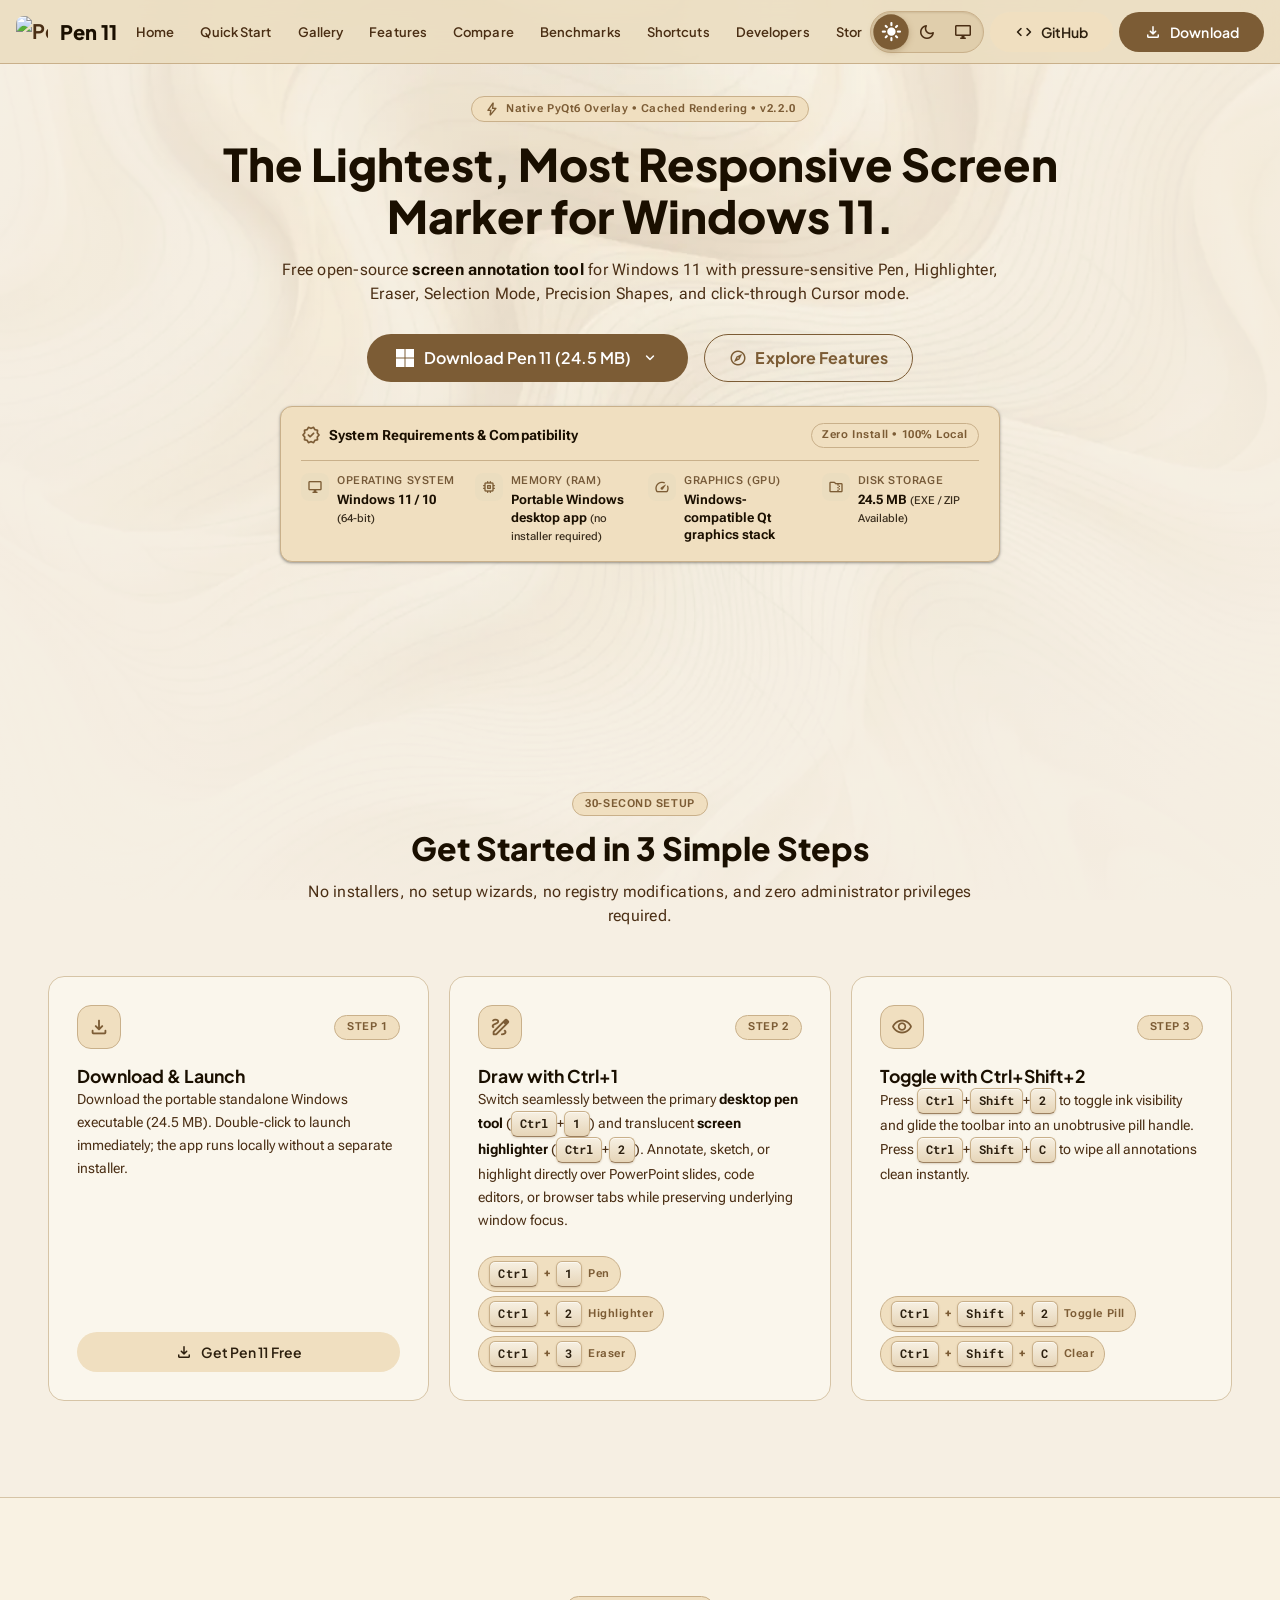
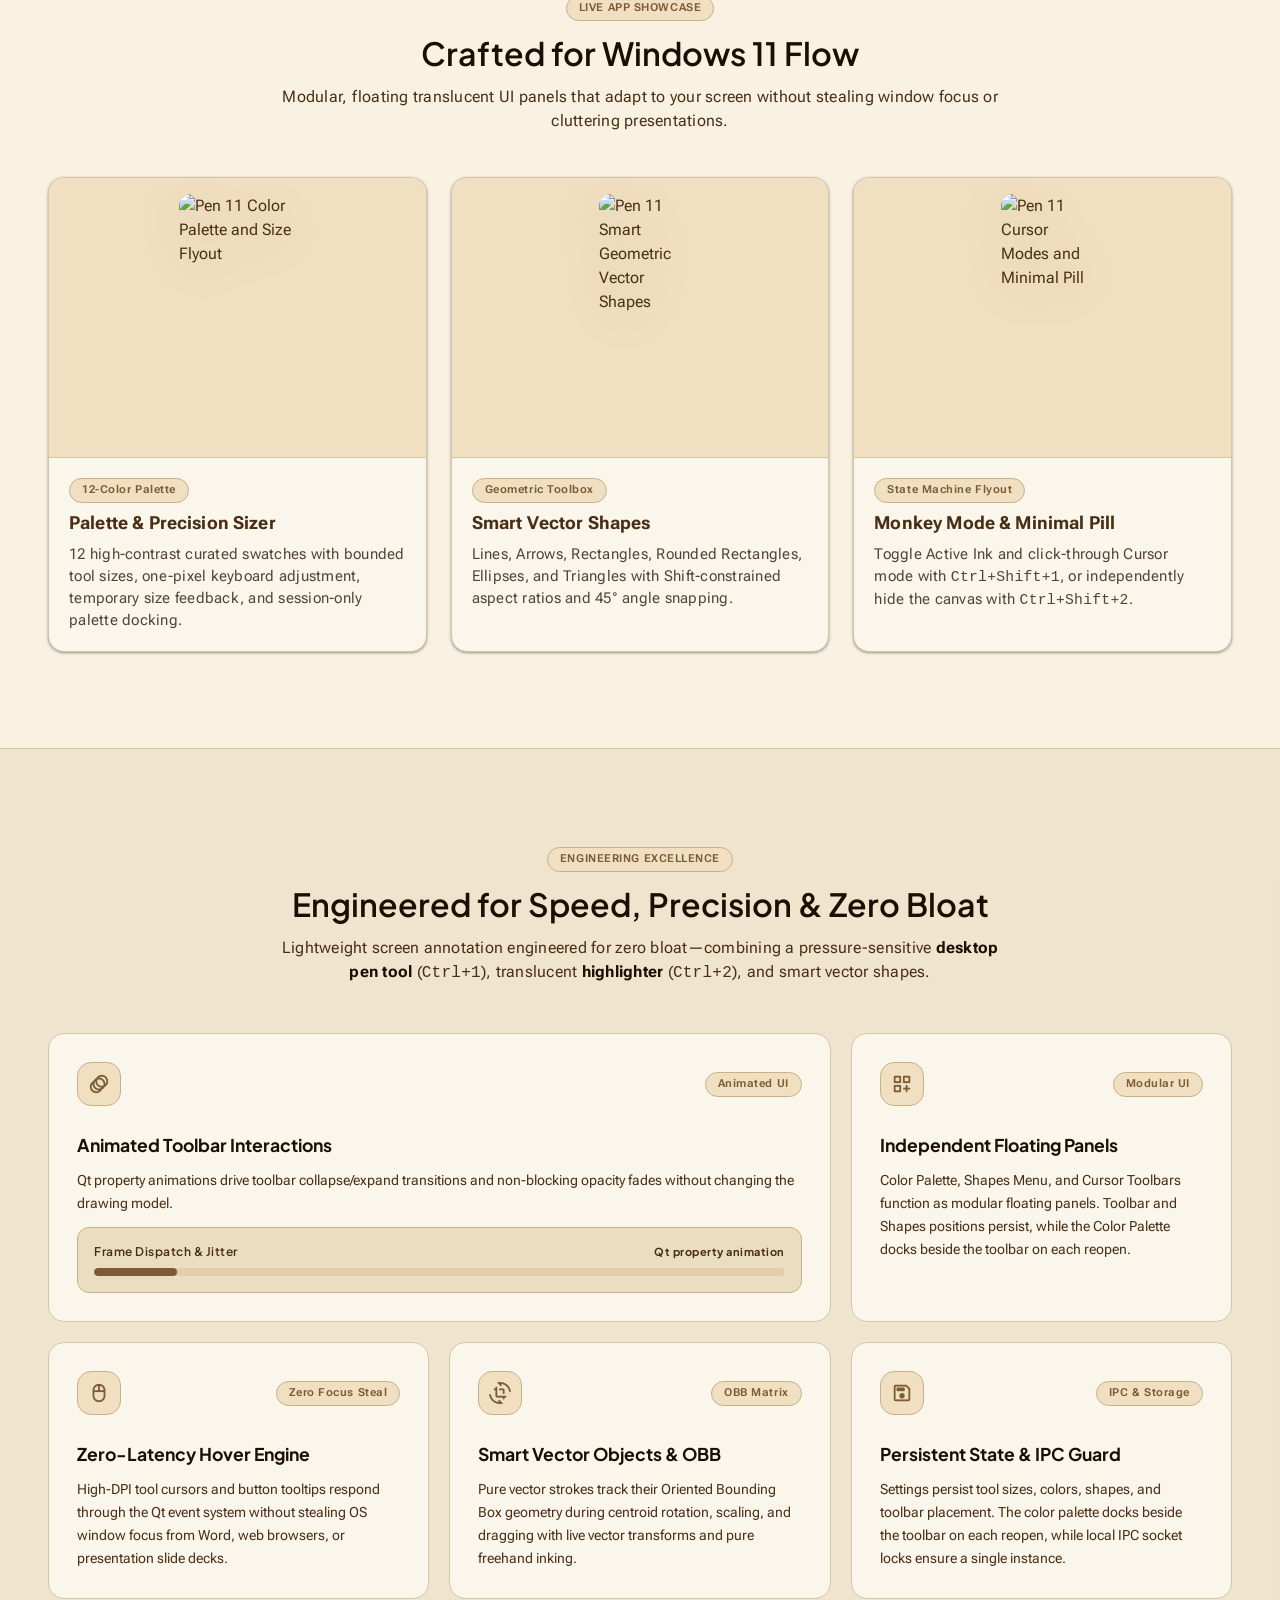
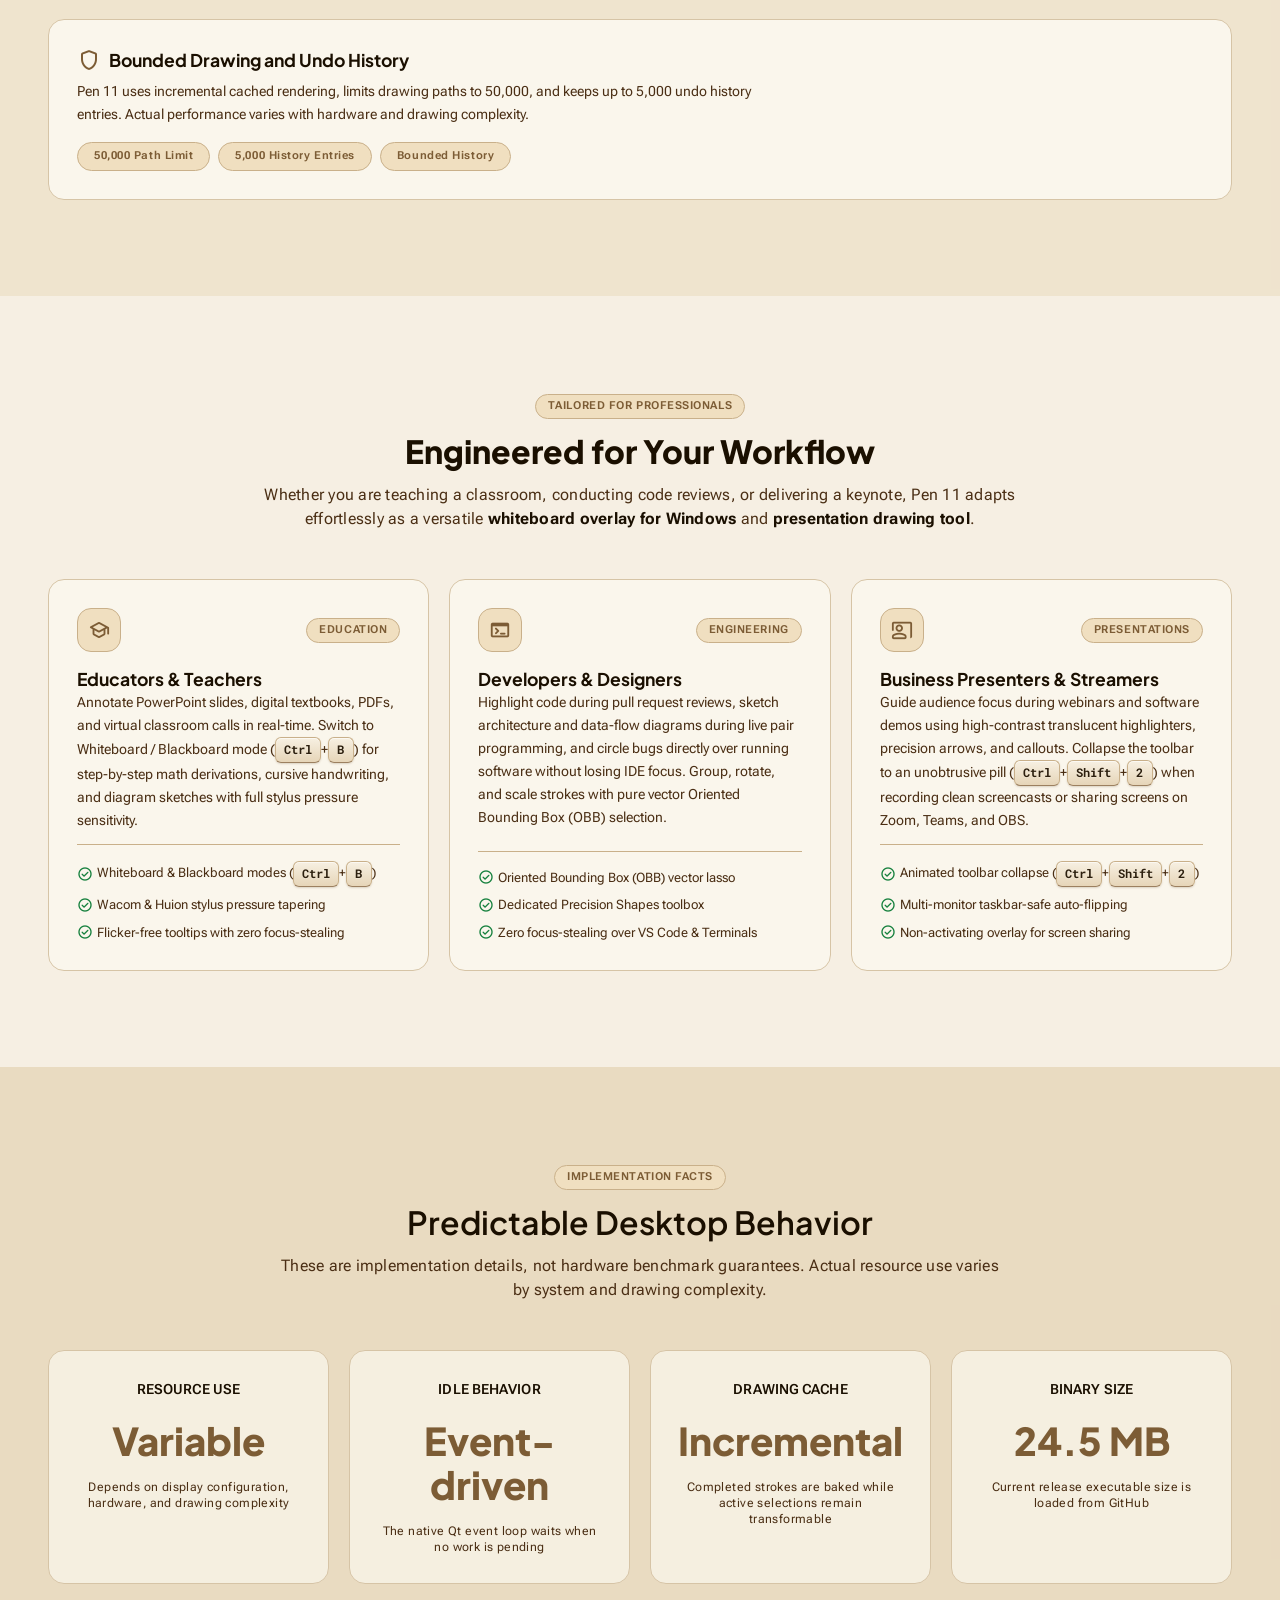
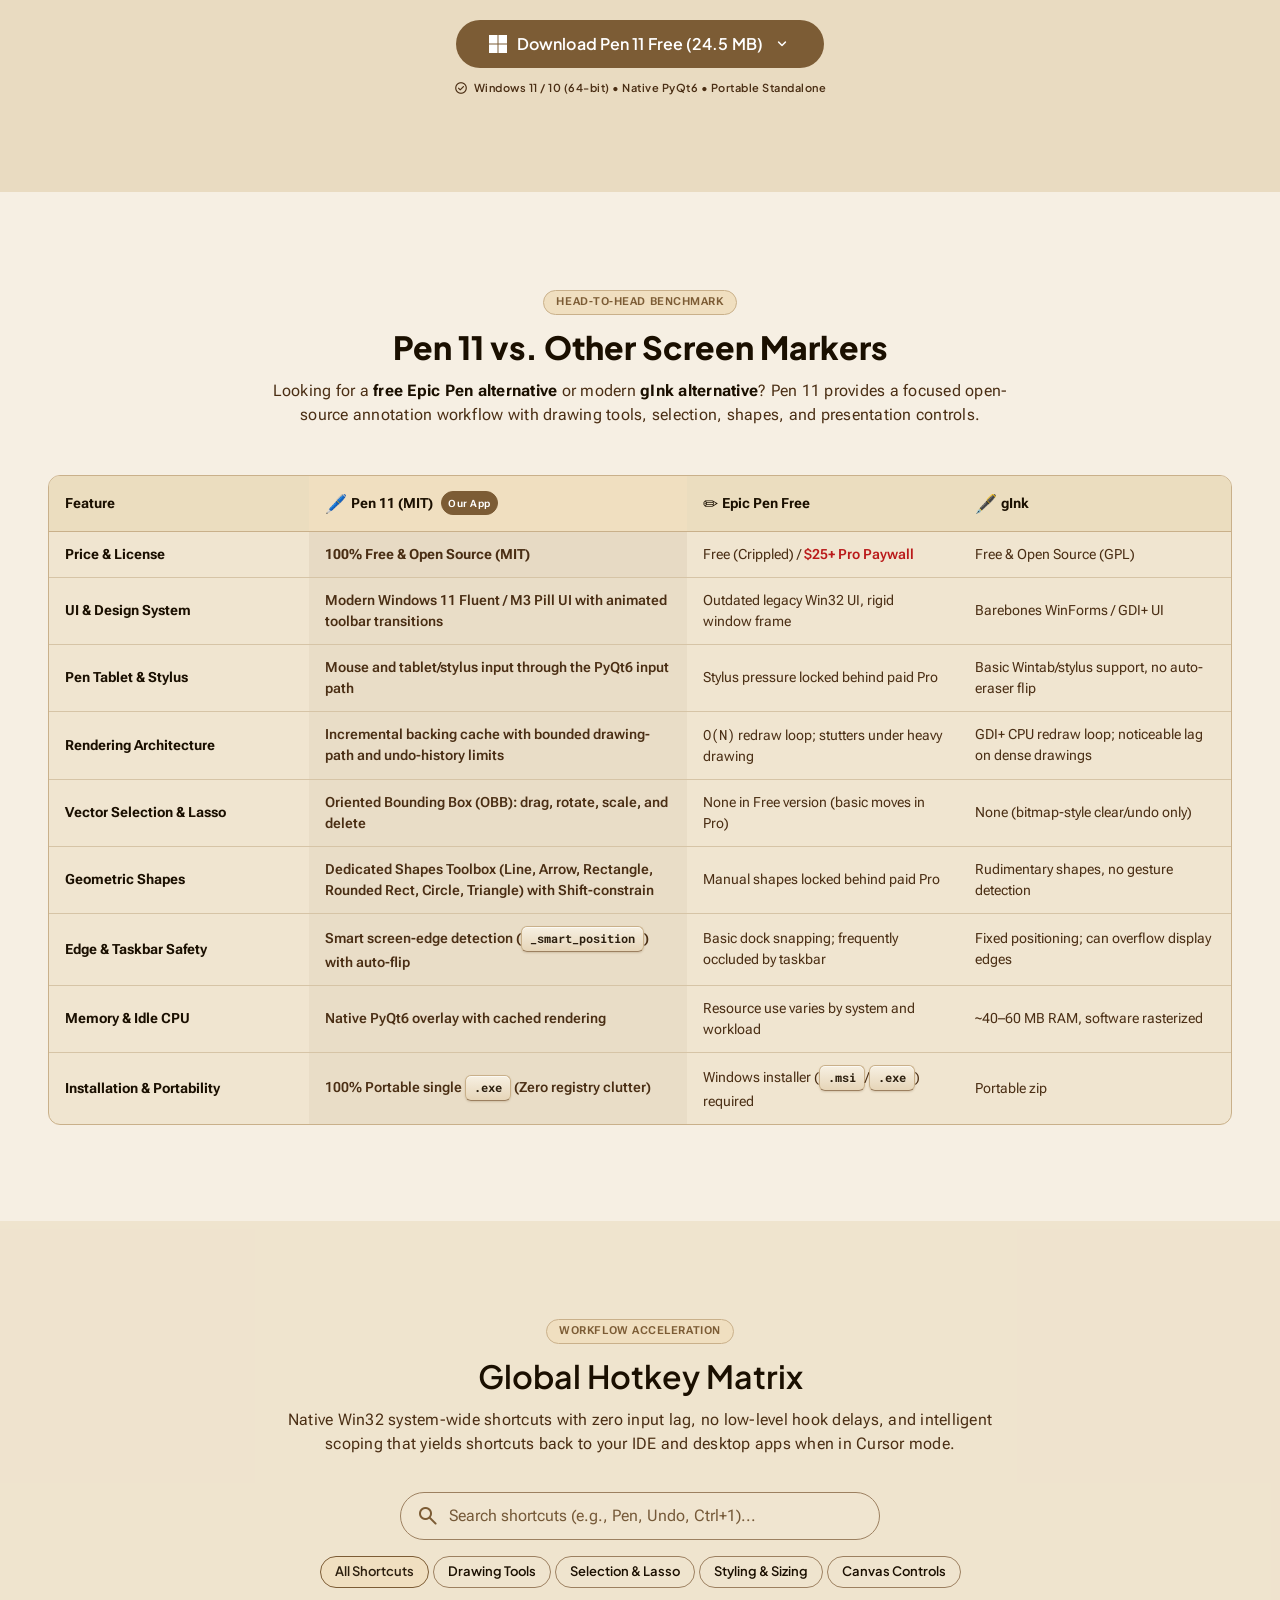
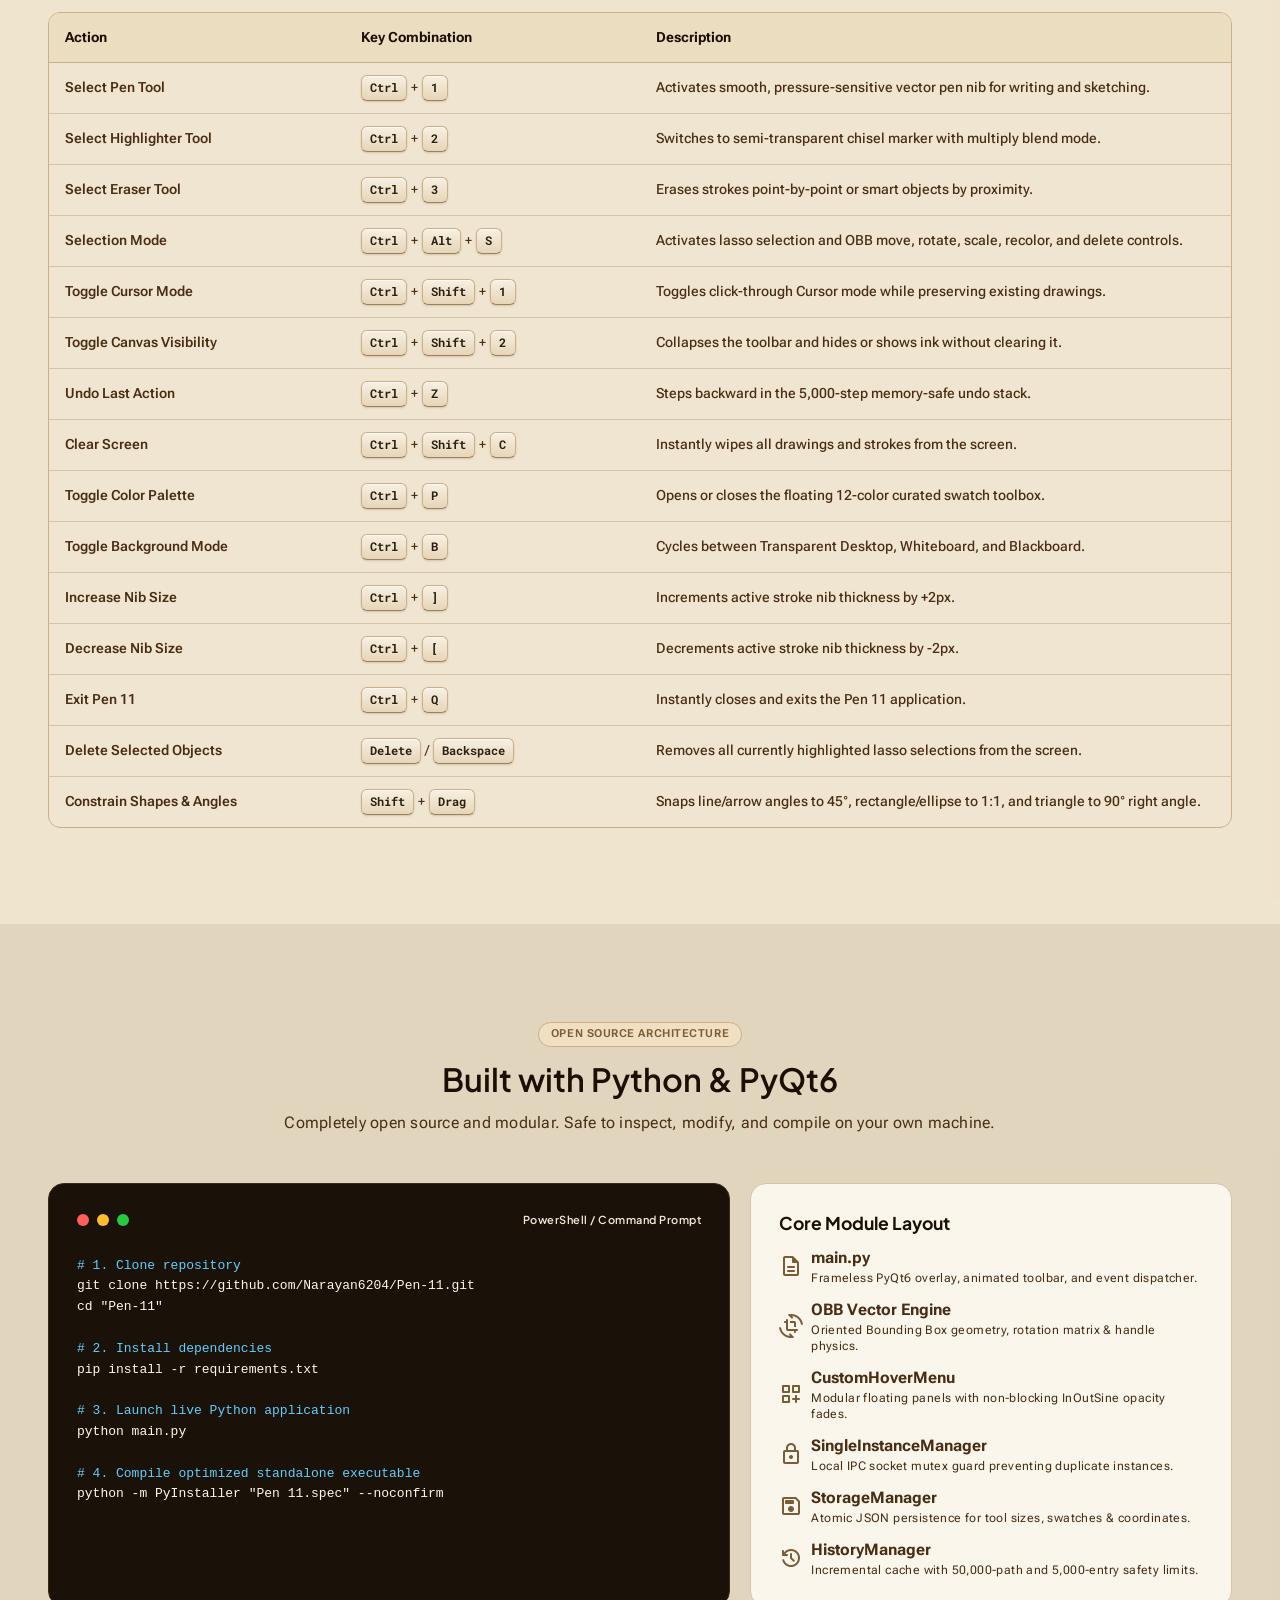
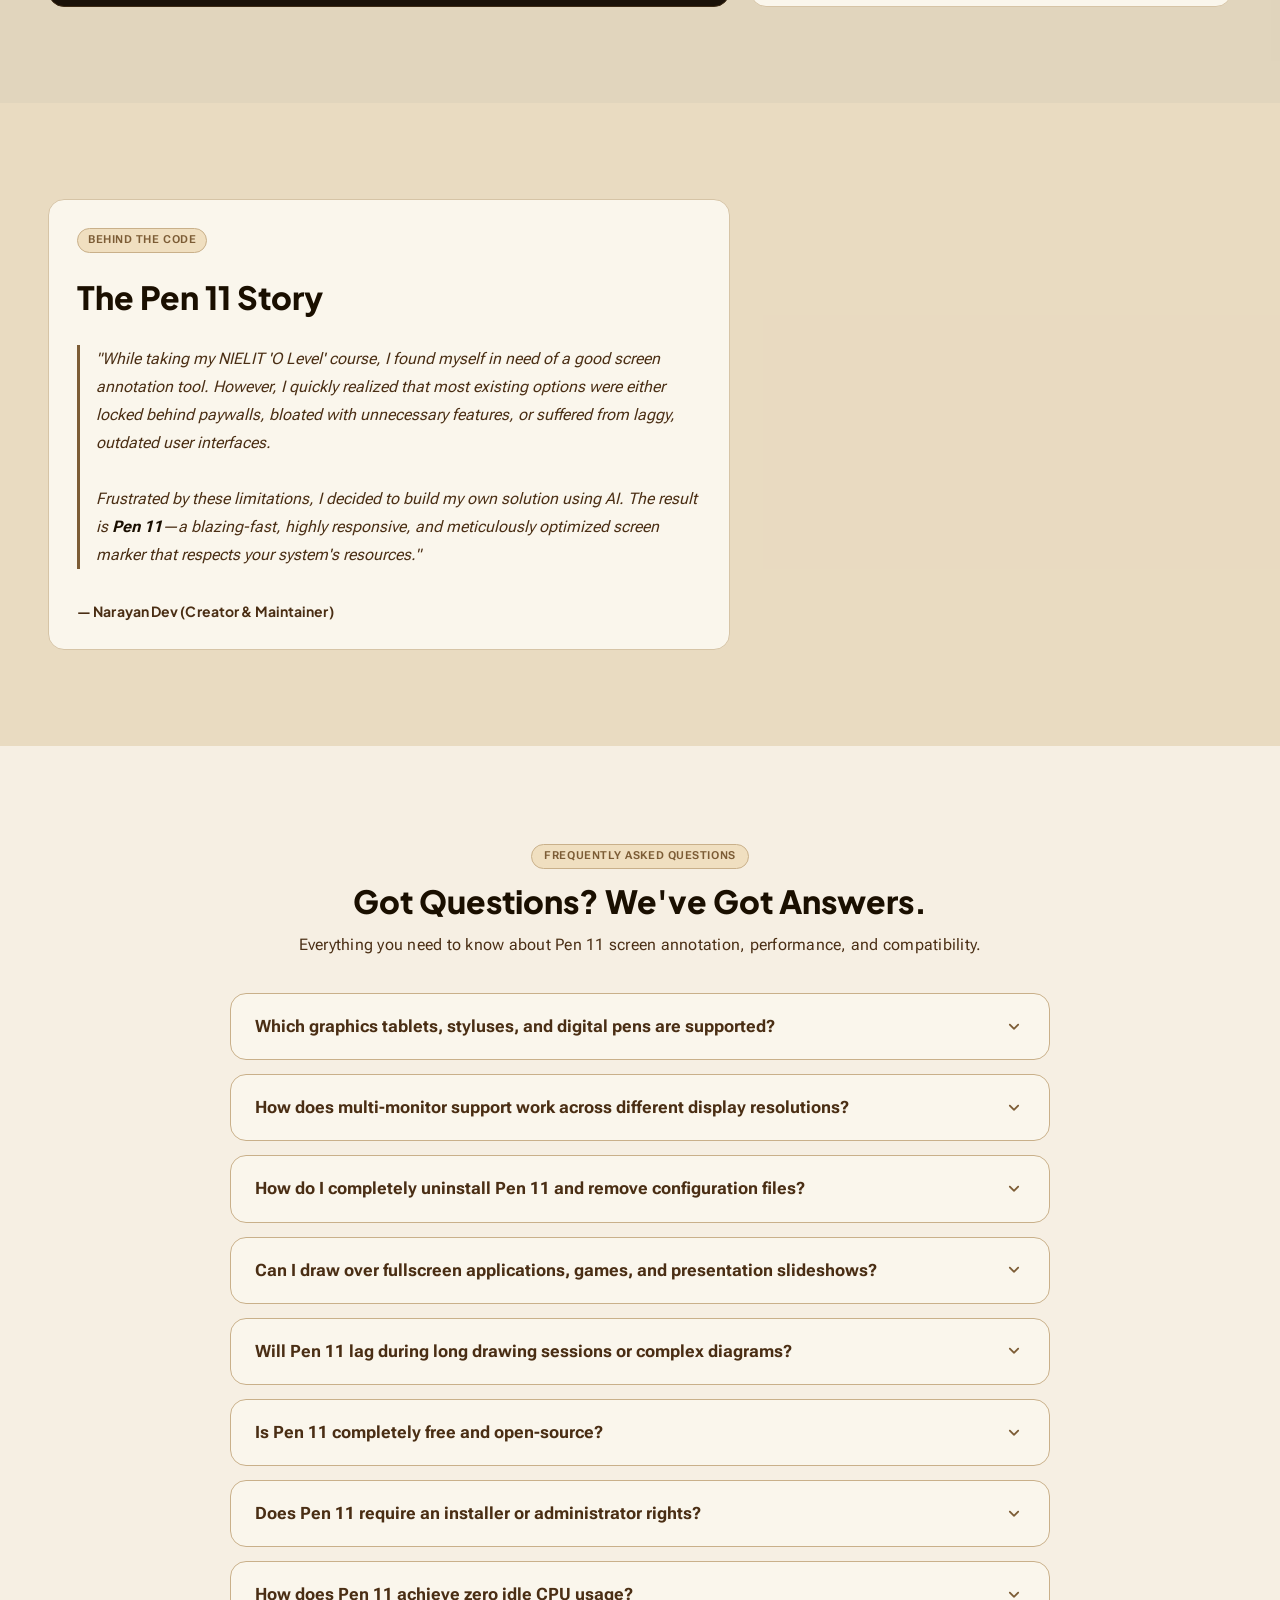
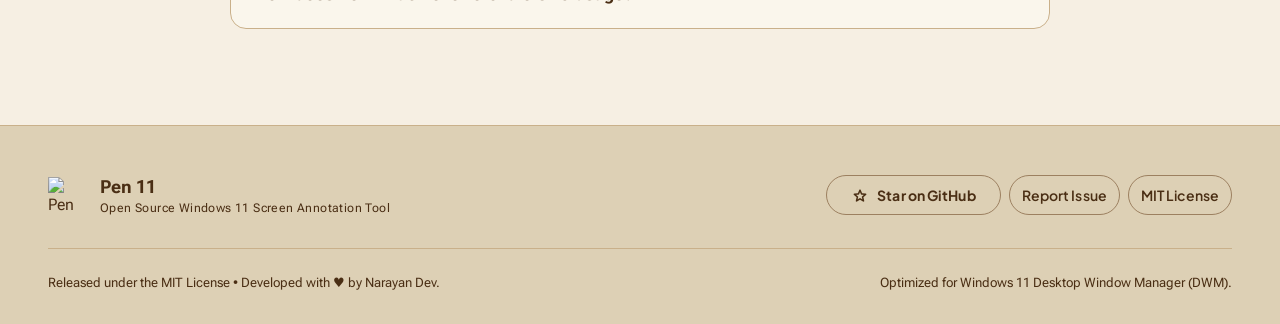
==== commit 5cd4f230: "fix(a11y): resolve WCAG 2.2 AA contrast, focusable scroll regions, and summary target sizing" ====
--- a/web/index.html
+++ b/web/index.html
@@ -830,7 +830,7 @@
             </p>
           </div>
 
-          <div class="m3-table-container m3-table-scrollable">
+          <div class="m3-table-container m3-table-scrollable" tabindex="0" role="region" aria-label="Comparison with Epic Pen and gInk">
             <table class="m3-table" aria-label="Pen 11 Comparison with Epic Pen and gInk">
               <thead>
                 <tr>
@@ -953,7 +953,7 @@
           </div>
 
           <!-- Hotkey Data Table -->
-          <div class="m3-table-container m3-table-scrollable">
+          <div class="m3-table-container m3-table-scrollable" tabindex="0" role="region" aria-label="Keyboard shortcuts table">
             <table class="m3-table" aria-label="Pen 11 Keyboard Shortcuts Table">
               <thead>
                 <tr>
@@ -1071,7 +1071,7 @@
                 </div>
                 <span class="m3-label-small terminal-title">PowerShell / Command Prompt</span>
               </div>
-              <pre class="terminal-pre"><code><span class="text-win-blue"># 1. Clone repository</span>
+              <pre class="terminal-pre" tabindex="0" role="region" aria-label="Developer setup commands"><code><span class="text-win-blue"># 1. Clone repository</span>
 git clone https://github.com/Narayan6204/Pen-11.git
 cd "Pen-11"
 
--- a/web/css/01-layout.css
+++ b/web/css/01-layout.css
@@ -80,14 +80,6 @@
 section[id],
 .sr-anchor-offset {
   scroll-margin-top: 76px;
-}
-
-#hotkeys,
-#developers,
-#story,
-#faq {
-  content-visibility: auto;
-  contain-intrinsic-size: auto 600px;
 }
 
 @media (max-width: 599px) {
--- a/web/css/02-components.css
+++ b/web/css/02-components.css
@@ -1080,7 +1080,7 @@
    14. Material Design 3 FAQ Accordion (<details>/<summary>)
    -------------------------------------------------------------------------- */
 details.faq-item {
-  padding: 20px 24px;
+  padding: 0;
   border-radius: var(--md-sys-shape-corner-large);
   cursor: pointer;
   background: var(--md-sys-color-surface-container);
@@ -1097,6 +1097,8 @@
   justify-content: space-between;
   align-items: center;
   gap: 12px;
+  padding: 20px 24px;
+  min-height: 56px;
 }
 
 details.faq-item summary::-webkit-details-marker {
@@ -1125,7 +1127,8 @@
 }
 
 .faq-answer {
-  margin-top: 14px;
+  padding: 0 24px 20px;
+  margin-top: 0;
   line-height: 1.7;
   color: var(--md-sys-color-on-surface-variant);
 }
@@ -1285,7 +1288,7 @@
 
 .download-meta-note {
   margin-top: 12px;
-  color: var(--md-sys-color-on-surface-variant);
+  color: var(--pen-text-secondary);
   display: inline-flex;
   align-items: center;
   gap: 6px;
@@ -1294,7 +1297,7 @@
 }
 
 .download-meta-note .icon-xs {
-  color: var(--md-sys-color-primary);
+  color: var(--pen-text-secondary);
 }
 
 /* Gallery & System Req Addons */
@@ -1400,7 +1403,7 @@
   position: absolute;
   left: 16px;
   top: 12px;
-  color: var(--md-sys-color-outline);
+  color: var(--pen-brand-primary);
   pointer-events: none;
 }
 
--- a/web/css/05-warm-theme.css
+++ b/web/css/05-warm-theme.css
@@ -248,15 +248,15 @@
   margin: 0;
 }
 
-.bento-card code {
+.bento-card:not(.terminal-card) code {
   color: var(--pen-brand-primary);
   background: rgba(124, 92, 53, 0.10);
   padding: 1px 5px;
   border-radius: 4px;
 }
 
-[data-theme="dark"] .bento-card code,
-[data-theme-resolved="dark"] .bento-card code {
+[data-theme="dark"] .bento-card:not(.terminal-card) code,
+[data-theme-resolved="dark"] .bento-card:not(.terminal-card) code {
   background: rgba(212, 184, 150, 0.14);
 }
 
@@ -664,8 +664,18 @@
 /* Terminal Card Contrast Preserved in All Modes */
 .bento-card.terminal-card {
   background-color: #1A1108;
-  color: #FFFFFF;
+  color: #FFF7ED;
   border-color: #3D2A14;
+}
+
+.terminal-card pre code {
+  color: #FFF7ED;
+  background: transparent;
+  padding: 0;
+}
+
+.terminal-card .text-win-blue {
+  color: #60CDFF;
 }
 
 .terminal-card .terminal-pre,
@@ -689,6 +699,17 @@
   border-top: 1px solid #C9B08A;
   color: #4A2E14;
   transition: background-color 250ms ease, border-color 250ms ease;
+}
+
+.site-footer .m3-btn-text,
+.site-footer .m3-btn-outlined {
+  color: var(--pen-text-secondary);
+  border-color: var(--pen-border-strong);
+}
+
+.site-footer .m3-btn-text:hover,
+.site-footer .m3-btn-outlined:hover {
+  color: var(--pen-text-primary);
 }
 
 [data-theme="dark"] .site-footer,
